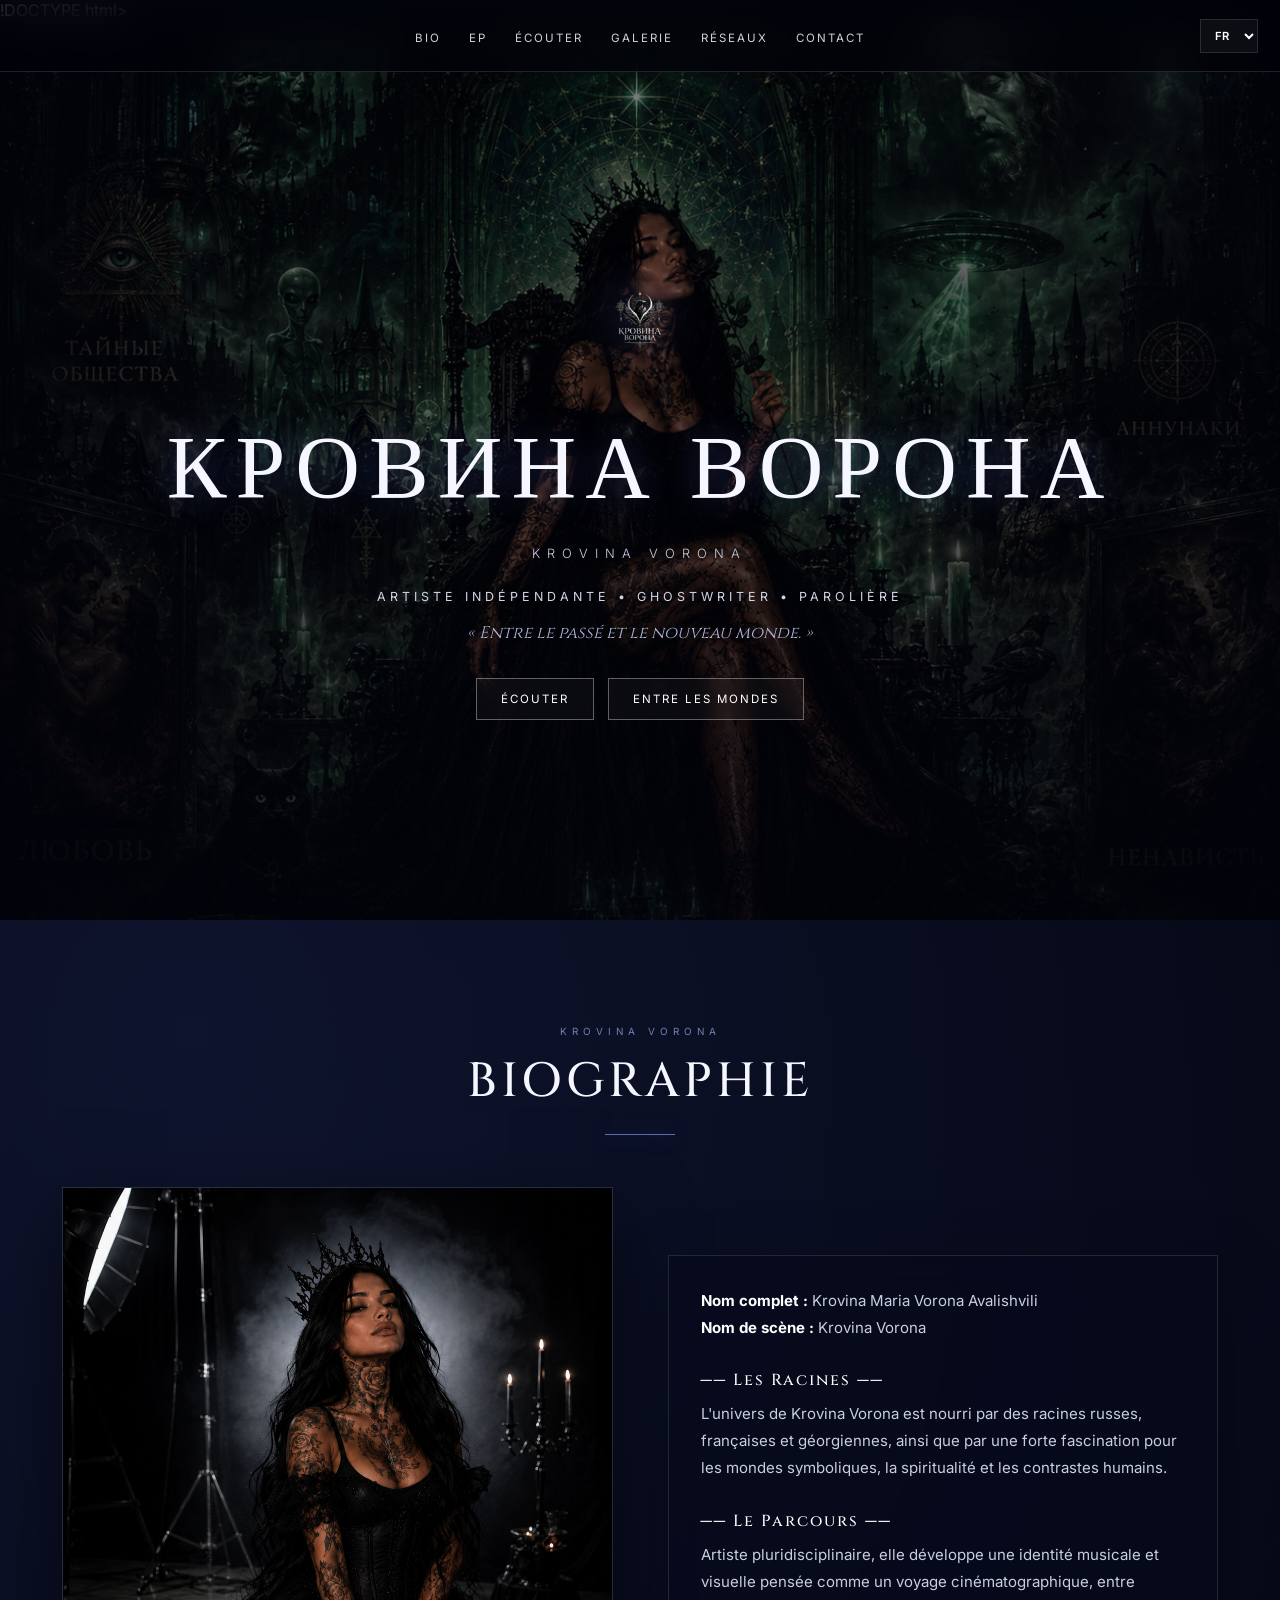
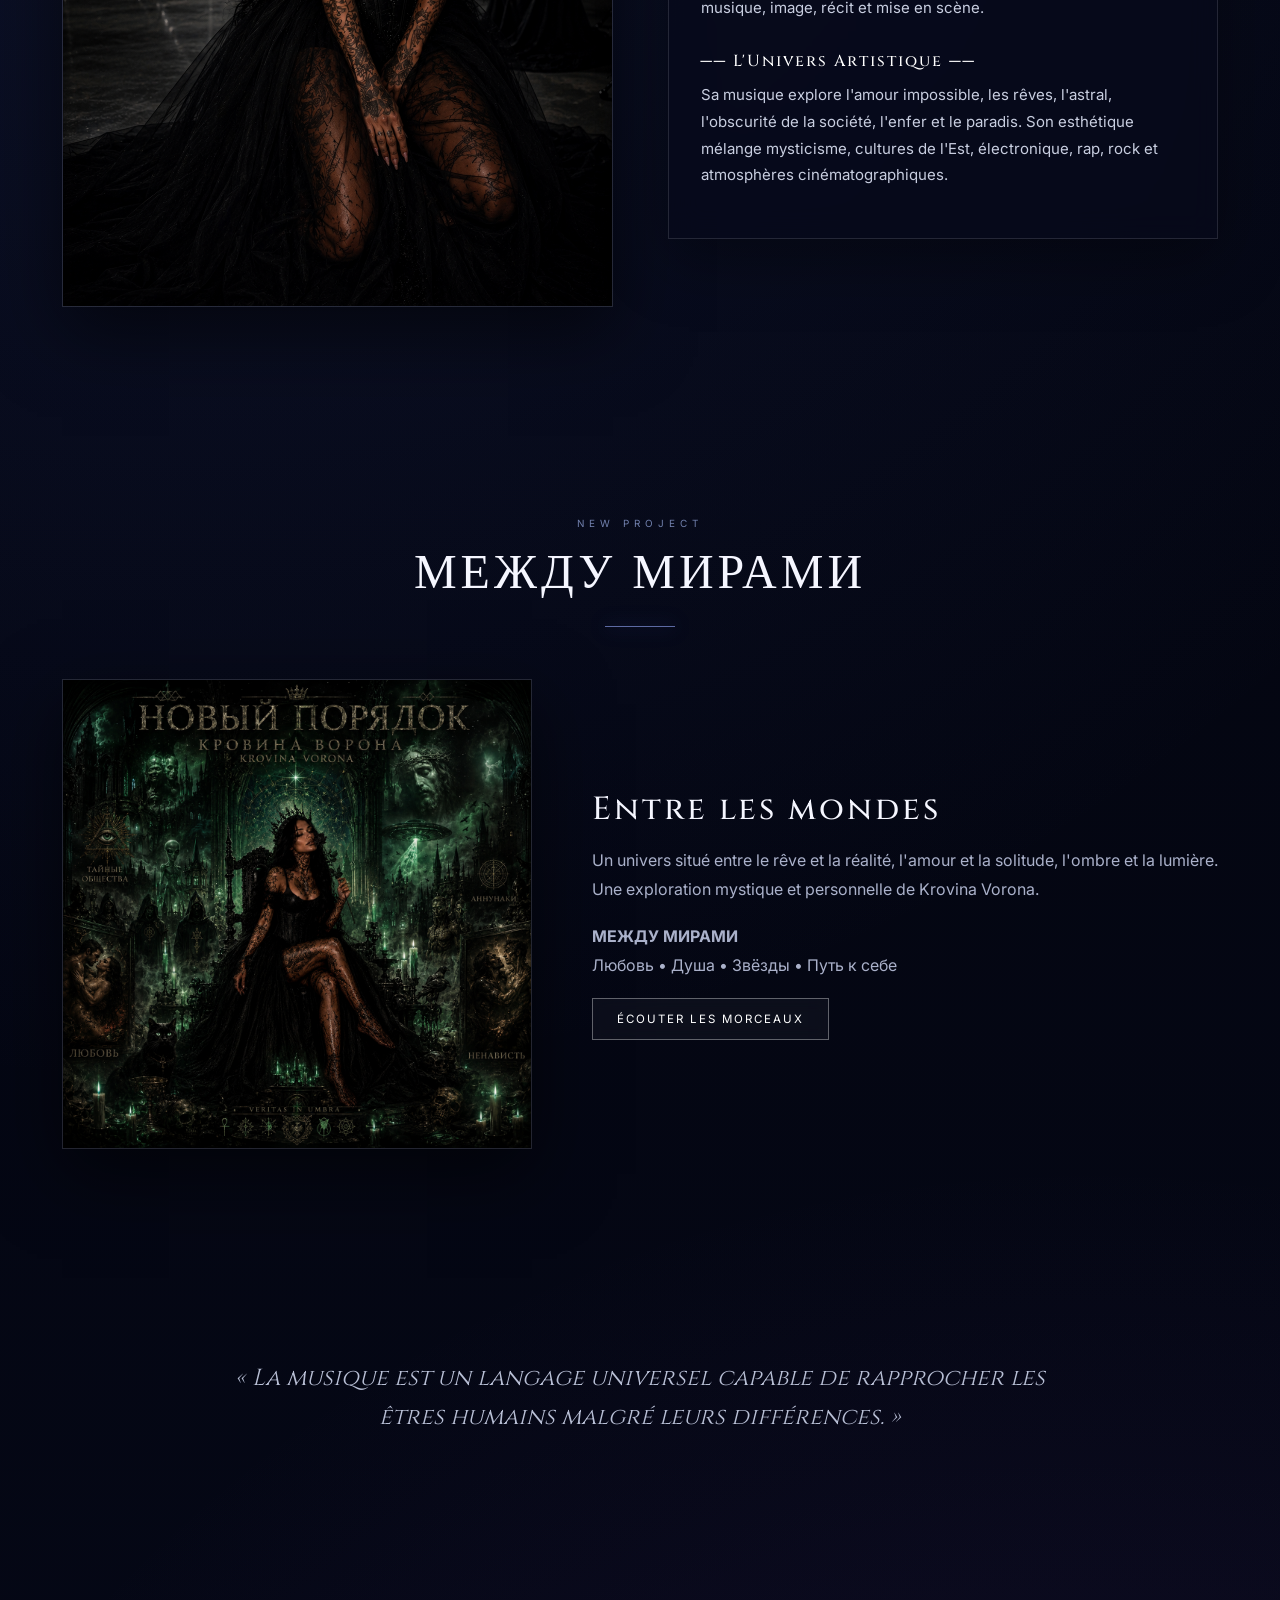
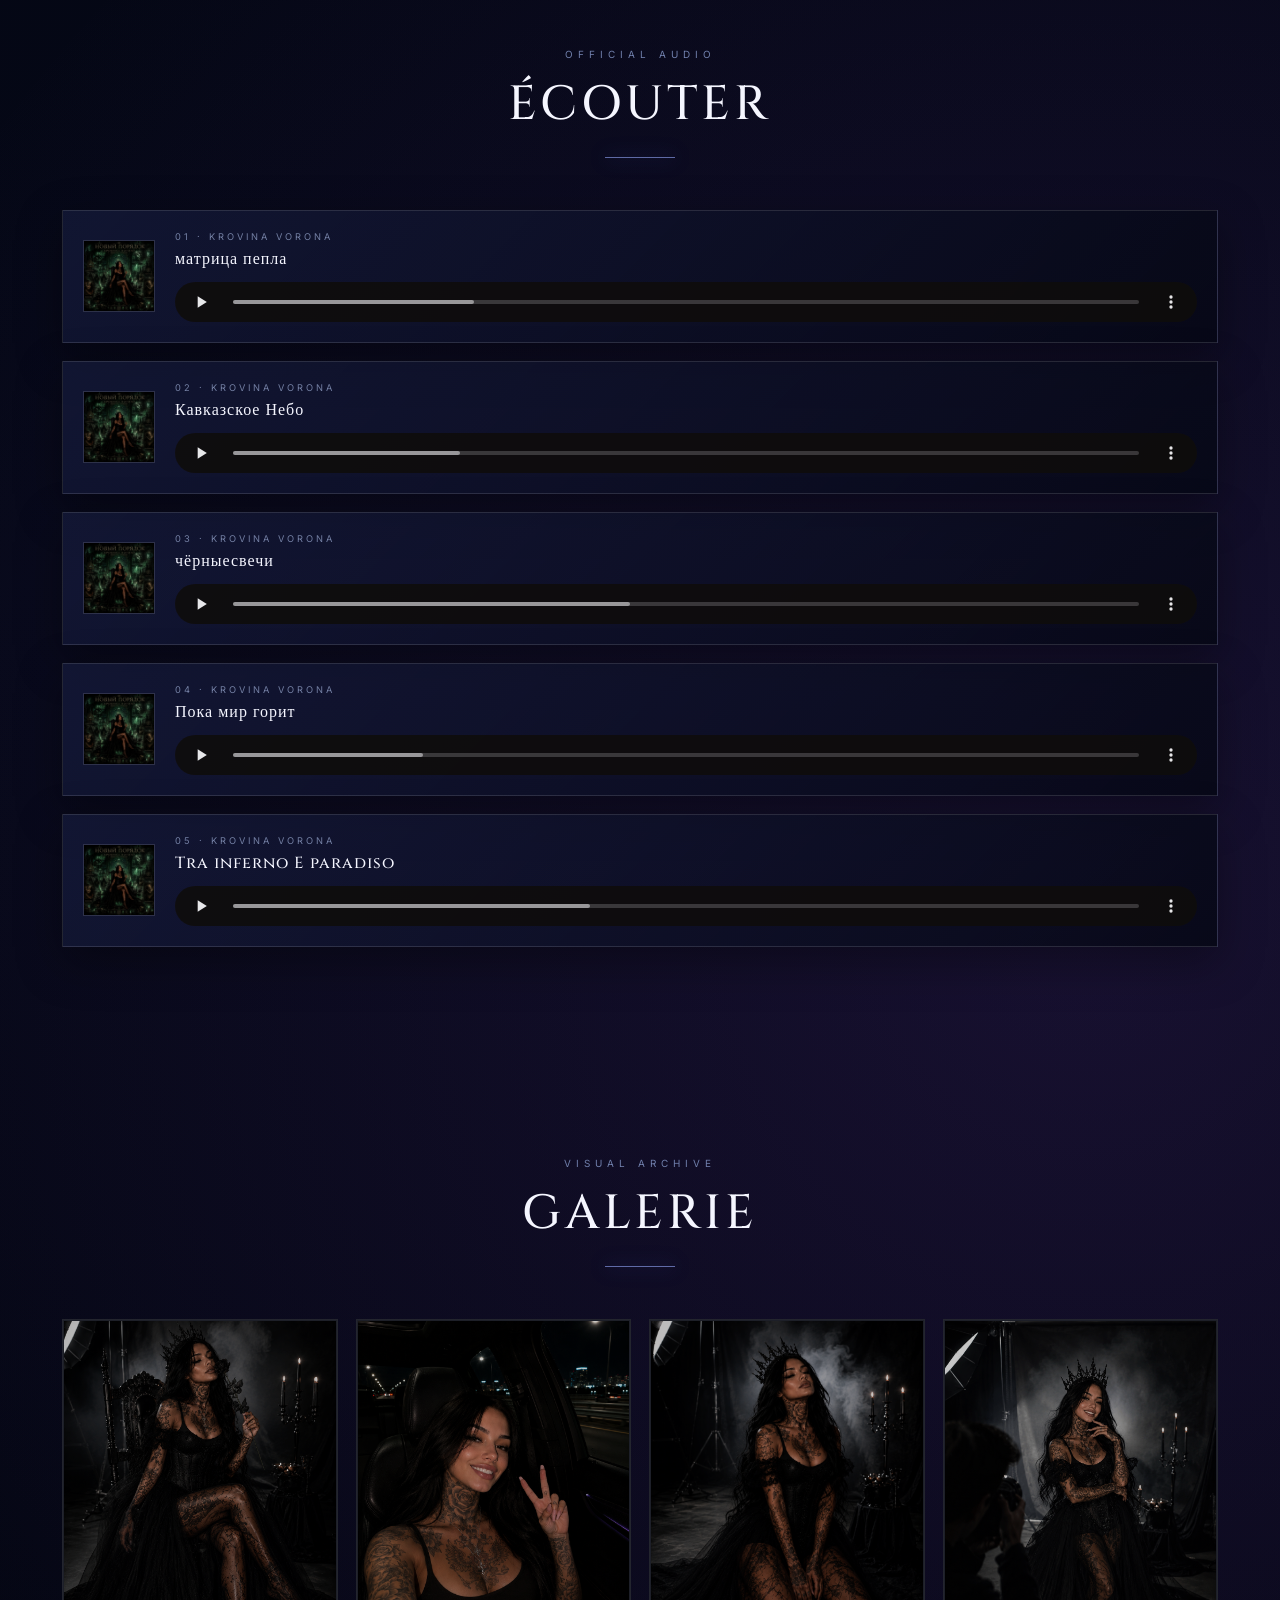
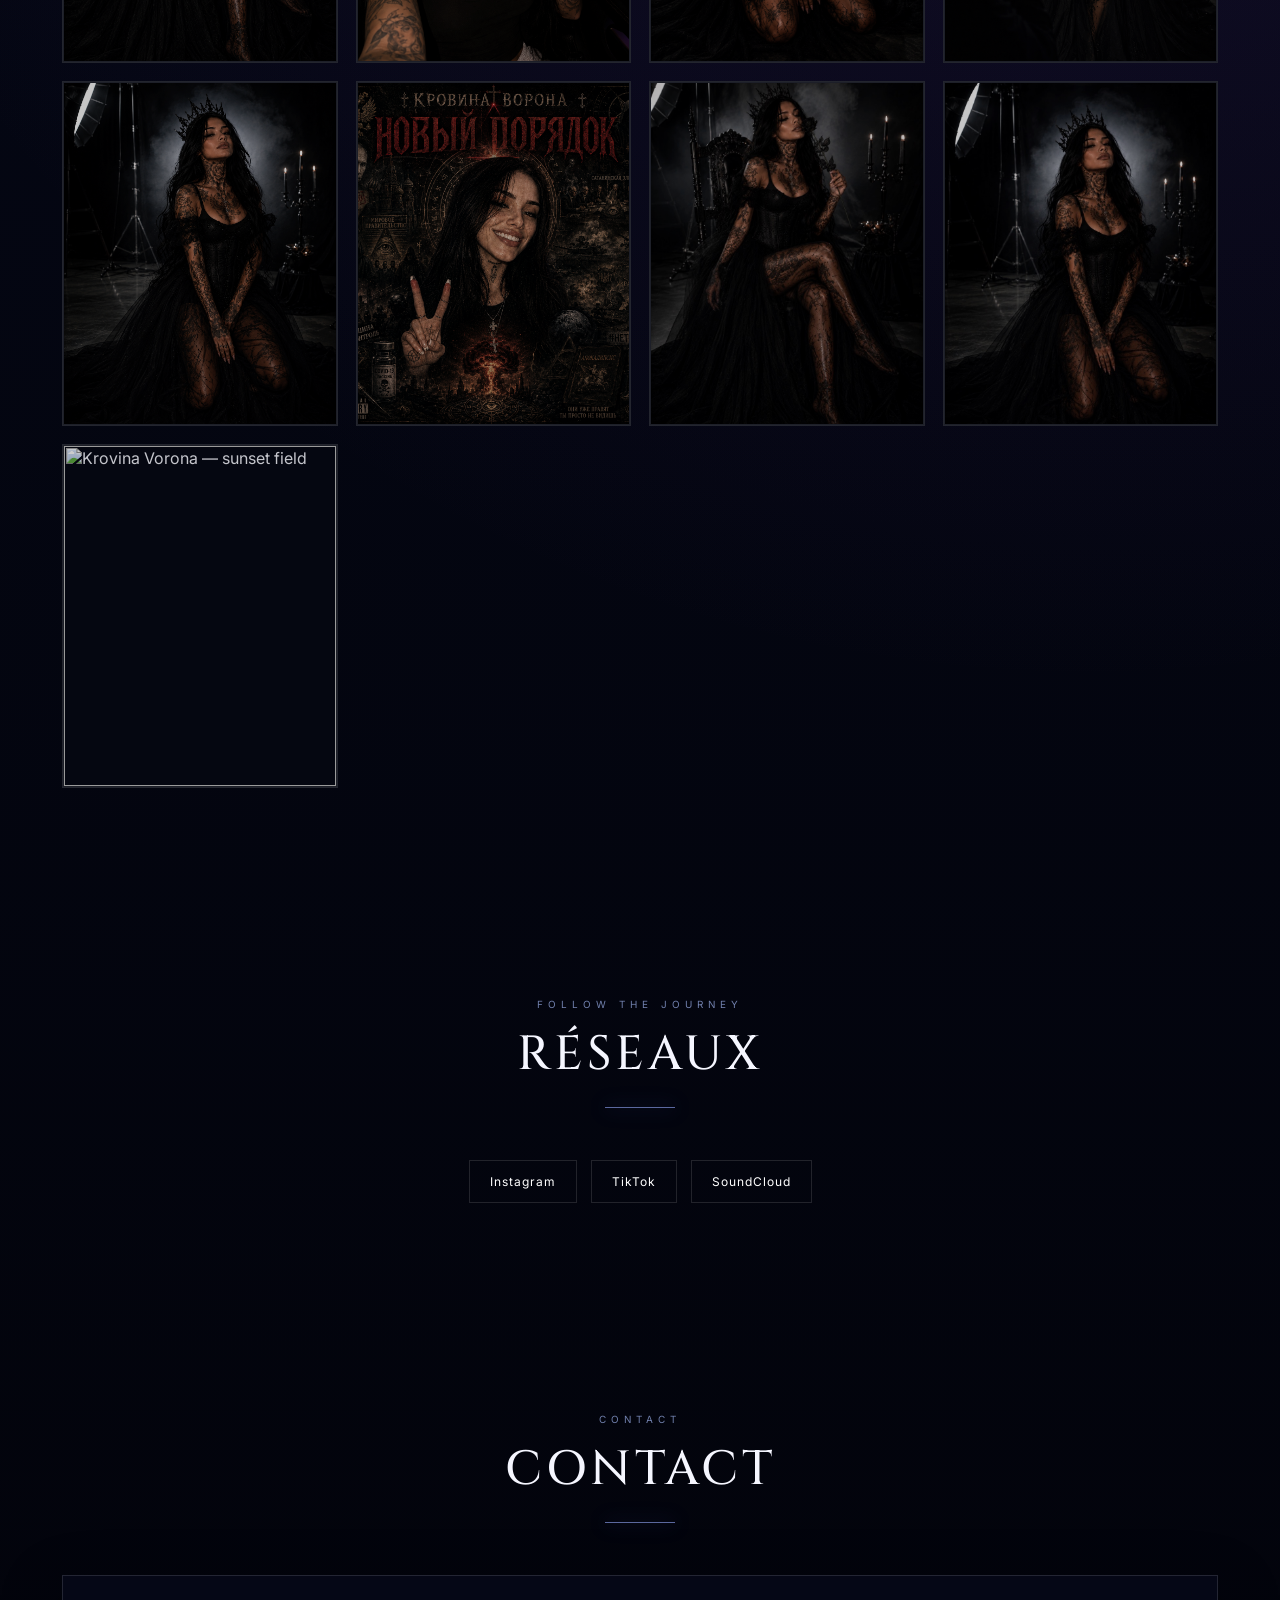
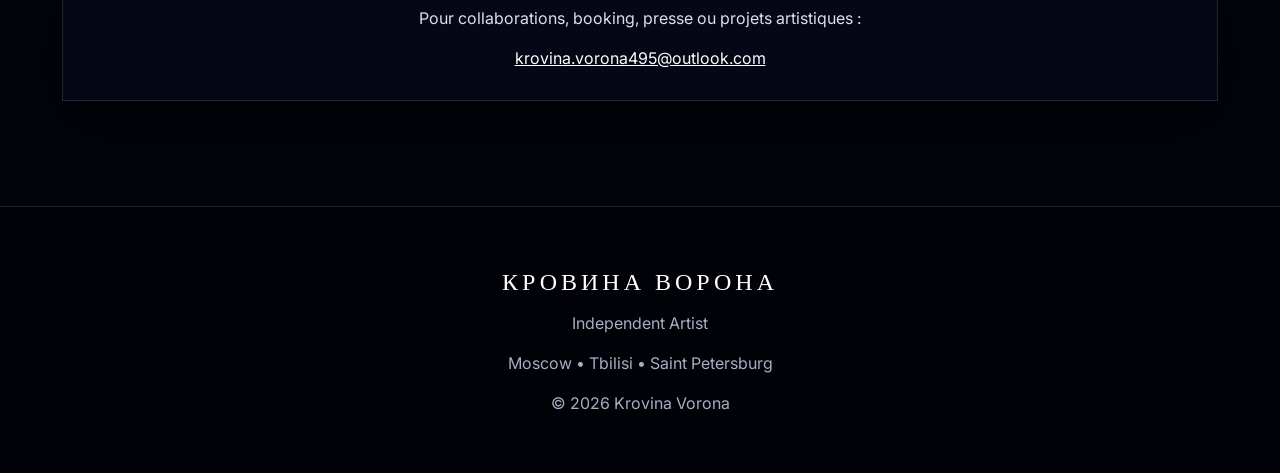
==== index.html @ 898b6d65 "Update print statement from 'Hello' to 'Goodbye'" ====
!DOCTYPE html>
<html lang="fr">
<head>
<meta charset="UTF-8">
<meta name="viewport" content="width=device-width, initial-scale=1.0">
<title>Krovina Vorona | Official</title>
<meta name="description" content="Krovina Vorona — artiste indépendante. Entre les mondes.">
<meta property="og:title" content="Krovina Vorona">
<meta property="og:description" content="Official website of Krovina Vorona">
<meta property="og:image" content="94E6FE95-D340-4C31-A3B5-E02E1891F429.png">
<link rel="icon" href="9504EC44-00EE-4245-A6B1-A9F9637DB6C6.png">

<link rel="preconnect" href="https://fonts.googleapis.com">
<link rel="preconnect" href="https://fonts.gstatic.com" crossorigin>
<link href="https://fonts.googleapis.com/css2?family=Cinzel:wght@400;500;600;700&family=Inter:wght@300;400;500;600&display=swap" rel="stylesheet">

<style>
:root{
  --bg:#02030a;
  --bg2:#070b1c;
  --blue:#6f8cff;
  --violet:#9b6cff;
  --white:#f5f6ff;
  --muted:#aab1ca;
  --line:rgba(255,255,255,.12);
  --card:rgba(7,10,27,.76);
}
*{box-sizing:border-box;margin:0;padding:0;scroll-behavior:smooth}
html{background:var(--bg)}
body{
  color:var(--white);
  font-family:Inter,sans-serif;
  background:
    radial-gradient(circle at 15% 15%,rgba(66,90,190,.18),transparent 28%),
    radial-gradient(circle at 85% 60%,rgba(122,64,190,.16),transparent 32%),
    linear-gradient(180deg,#02030a,#050817 55%,#02030a);
  overflow-x:hidden;
}
body:before{
  content:"";position:fixed;inset:0;pointer-events:none;z-index:-1;opacity:.55;
  background-image:
    radial-gradient(circle,rgba(255,255,255,.8) 0 1px,transparent 1.5px),
    radial-gradient(circle,rgba(140,160,255,.55) 0 1px,transparent 1.5px);
  background-size:180px 180px,310px 310px;
  background-position:20px 30px,90px 120px;
}
nav{
  position:fixed;top:0;left:0;width:100%;height:72px;z-index:1000;
  display:flex;align-items:center;justify-content:center;
  background:rgba(2,3,10,.78);backdrop-filter:blur(18px);
  border-bottom:1px solid var(--line);
}
nav ul{display:flex;gap:28px;list-style:none;align-items:center}
nav a{color:white;text-decoration:none;font-size:.72rem;letter-spacing:2px;text-transform:uppercase;opacity:.82;transition:.3s}
nav a:hover{opacity:1;text-shadow:0 0 18px rgba(130,150,255,.8)}
.lang-selector{
  position:absolute;right:22px;background:rgba(255,255,255,.04);color:white;
  border:1px solid var(--line);padding:8px 10px;font:600 .7rem Inter;cursor:pointer
}
.lang-selector option{background:#050509;color:white}

.hero{
  min-height:100vh;display:flex;align-items:center;justify-content:center;text-align:center;
  padding:110px 20px 70px;position:relative;overflow:hidden;
  background:
    linear-gradient(rgba(2,3,10,.34),rgba(2,3,10,.82)),
    url("94E6FE95-D340-4C31-A3B5-E02E1891F429.png") center/cover no-repeat;
}
.hero:after{
  content:"";position:absolute;inset:0;
  background:radial-gradient(circle,transparent 20%,rgba(2,3,10,.35) 65%,rgba(2,3,10,.9) 100%);
}
.hero-content{position:relative;z-index:2;max-width:1000px}
.logo{width:125px;height:125px;object-fit:contain;filter:drop-shadow(0 0 25px rgba(120,145,255,.55));margin-bottom:25px}
.hero h1{font:500 clamp(2.5rem,7vw,6.2rem) Cinzel,serif;letter-spacing:9px;text-shadow:0 0 35px rgba(110,130,255,.3)}
.hero h2{margin-top:16px;font-size:.8rem;letter-spacing:7px;color:#c7cce0;font-weight:300}
.hero-sub{margin-top:28px;font-size:.78rem;letter-spacing:4px;text-transform:uppercase;color:#d1d6e8}
.hero-quote{margin-top:18px;font:italic 1.05rem Cinzel;color:#aab5d6}
.buttons{display:flex;gap:14px;justify-content:center;flex-wrap:wrap;margin-top:34px}
.btn{
  display:inline-flex;padding:13px 24px;border:1px solid rgba(255,255,255,.35);
  color:white;text-decoration:none;letter-spacing:2px;font-size:.72rem;text-transform:uppercase;
  background:rgba(255,255,255,.035);transition:.3s;backdrop-filter:blur(8px)
}
.btn:hover{background:white;color:#03040a;box-shadow:0 0 30px rgba(120,140,255,.35)}

section{max-width:1200px;margin:auto;padding:105px 22px}
.section-head{text-align:center;margin-bottom:52px}
.kicker{font-size:.62rem;letter-spacing:5px;text-transform:uppercase;color:#7180ad;margin-bottom:12px}
.section-title{font:500 clamp(1.9rem,5vw,3rem) Cinzel;letter-spacing:4px}
.line{width:70px;height:1px;background:rgba(150,170,255,.6);margin:20px auto 0;box-shadow:0 0 18px rgba(100,130,255,.5)}

.bio-grid{display:grid;grid-template-columns:1fr 1fr;gap:55px;align-items:center}
.bio-image img,.gallery img,.cover{width:100%;display:block;border:1px solid var(--line);box-shadow:0 25px 70px rgba(0,0,0,.55)}
.bio-image img{max-height:720px;object-fit:cover}
.card{
  background:var(--card);border:1px solid var(--line);padding:32px;
  box-shadow:0 20px 60px rgba(0,0,0,.35);backdrop-filter:blur(15px)
}
.bio-text{color:#c8cee0;line-height:1.78;font-size:.94rem}
.bio-text strong{color:white}.bio-text p{margin-bottom:17px}
.bio-text h3{font:500 1rem Cinzel;letter-spacing:2px;color:white;margin:28px 0 10px}

.ep-grid{display:grid;grid-template-columns:minmax(300px,470px) 1fr;gap:60px;align-items:center}
.ep-copy h3{font:500 2rem Cinzel;letter-spacing:3px;margin-bottom:15px}
.ep-copy p{color:var(--muted);line-height:1.8;margin-bottom:18px}
.quote{
  text-align:center;max-width:850px;margin:auto;color:#b8bfd5;
  font:italic clamp(1.1rem,2vw,1.45rem) Cinzel;line-height:1.7
}

.audio-list{display:grid;gap:18px}
.audio-card{
  display:grid;grid-template-columns:72px 1fr;gap:20px;align-items:center;
  padding:20px;background:linear-gradient(135deg,rgba(25,32,70,.55),rgba(5,7,20,.82));
  border:1px solid var(--line);box-shadow:0 15px 45px rgba(0,0,0,.35);
  transition:.3s
}
.audio-card:hover{border-color:rgba(130,150,255,.35);transform:translateY(-2px)}
.audio-cover{width:72px;height:72px;object-fit:cover;border:1px solid var(--line)}
.audio-meta .label{font-size:.58rem;letter-spacing:3px;color:#7480a4;text-transform:uppercase;margin-bottom:6px}
.audio-title{font:500 1rem Cinzel;letter-spacing:1px;margin-bottom:12px}
audio{width:100%;height:40px;filter:invert(1) opacity(.9)}

.gallery{display:grid;grid-template-columns:repeat(auto-fit,minmax(230px,1fr));gap:18px}
.gallery-item{overflow:hidden;aspect-ratio:4/5;border:1px solid var(--line);background:#050711}
.gallery-item img{height:100%;object-fit:cover;transition:.6s;filter:brightness(.8) saturate(.9)}
.gallery-item:hover img{transform:scale(1.05);filter:brightness(1) saturate(1)}

.socials{display:flex;justify-content:center;gap:14px;flex-wrap:wrap}
.socials a{
  color:white;text-decoration:none;border:1px solid var(--line);padding:13px 20px;
  letter-spacing:1px;font-size:.75rem;transition:.3s
}
.socials a:hover{background:white;color:#03040a}
.contact{text-align:center;color:#dce0ee}.contact a{color:white}
footer{text-align:center;padding:60px 20px;border-top:1px solid var(--line);color:#a8aec3;background:#010207}
footer h2{font:500 1.5rem Cinzel;color:white;letter-spacing:4px;margin-bottom:14px}
.fade{opacity:0;transform:translateY(25px);transition:opacity .9s,transform .9s}
.fade.show{opacity:1;transform:none}

@media(max-width:850px){
  nav{height:auto;min-height:68px;padding:10px 60px 10px 10px}
  nav ul{gap:12px;flex-wrap:wrap;justify-content:center}
  nav a{font-size:.58rem;letter-spacing:1px}
  .lang-selector{right:8px;padding:6px}
  .hero h1{letter-spacing:4px}.hero h2{letter-spacing:4px}
  .bio-grid,.ep-grid{grid-template-columns:1fr}
  section{padding:80px 16px}
  .audio-card{grid-template-columns:1fr}
  .audio-cover{width:80px;height:80px}
}
</style>
</head>

<body>

<nav>
<ul>
<li><a href="#bio" data-key="nav-bio">Bio</a></li>
<li><a href="#ep" data-key="nav-ep">EP</a></li>
<li><a href="#listen" data-key="nav-listen">Écouter</a></li>
<li><a href="#gallery" data-key="nav-gallery">Galerie</a></li>
<li><a href="#socials" data-key="nav-socials">Réseaux</a></li>
<li><a href="#contact" data-key="nav-contact">Contact</a></li>
</ul>
<select class="lang-selector" onchange="changeLanguage(this.value)">
<option value="fr">FR</option><option value="en">EN</option><option value="ru">RU</option><option value="ka">KA</option>
</select>
</nav>

<header class="hero">
<div class="hero-content">
<img class="logo" src="9504EC44-00EE-4245-A6B1-A9F9637DB6C6.png" alt="Krovina Vorona">
<h1>КРОВИНА ВОРОНА</h1>
<h2>KROVINA VORONA</h2>
<p class="hero-sub" data-key="hero-sub">Artiste indépendante • Ghostwriter • Parolière</p>
<p class="hero-quote" data-key="hero-quote">« Entre le passé et le nouveau monde. »</p>
<div class="buttons">
<a class="btn" href="#listen" data-key="hero-btn">Écouter</a>
<a class="btn" href="#ep" data-key="hero-btn2">Entre les mondes</a>
</div>
</div>
</header>

<section id="bio" class="fade">
<div class="section-head"><div class="kicker">KROVINA VORONA</div><h2 class="section-title" data-key="title-bio">BIOGRAPHIE</h2><div class="line"></div></div>
<div class="bio-grid">
<div class="bio-image"><img src="19D52A46-5D89-46CF-9A56-74F76EC32A88.png" alt="Krovina Vorona"></div>
<div class="card bio-text" id="bio-content"></div>
</div>
</section>

<section id="ep" class="fade">
<div class="section-head"><div class="kicker">NEW PROJECT</div><h2 class="section-title">МЕЖДУ МИРАМИ</h2><div class="line"></div></div>
<div class="ep-grid">
<div><img class="cover" src="94E6FE95-D340-4C31-A3B5-E02E1891F429.png" alt="Entre les mondes"></div>
<div class="ep-copy">
<h3>Entre les mondes</h3>
<p data-key="ep-description">Un univers situé entre le rêve et la réalité, l'amour et la solitude, l'ombre et la lumière. Une exploration mystique et personnelle de Krovina Vorona.</p>
<p><strong>МЕЖДУ МИРАМИ</strong><br>Любовь • Душа • Звёзды • Путь к себе</p>
<a class="btn" href="#listen" data-key="ep-listen">Écouter les morceaux</a>
</div>
</div>
</section>

<section class="fade">
<div class="quote" data-key="quote">« La musique est un langage universel capable de rapprocher les êtres humains malgré leurs différences. »</div>
</section>

<section id="listen" class="fade">
<div class="section-head"><div class="kicker">OFFICIAL AUDIO</div><h2 class="section-title" data-key="title-listen">ÉCOUTER</h2><div class="line"></div></div>

<div class="audio-list">

<div class="audio-card">
<img class="audio-cover" src="94E6FE95-D340-4C31-A3B5-E02E1891F429.png" alt="">
<div class="audio-meta"><div class="label">01 · KROVINA VORONA</div><div class="audio-title">матрица пепла</div>
<audio controls preload="metadata" src="матрица пепла - Krovina VORONA - SoundLoadMate.com.mp3"></audio></div>
</div>

<div class="audio-card">
<img class="audio-cover" src="94E6FE95-D340-4C31-A3B5-E02E1891F429.png" alt="">
<div class="audio-meta"><div class="label">02 · KROVINA VORONA</div><div class="audio-title">Кавказское Небо</div>
<audio controls preload="metadata" src="Кавказское Небо 🇬🇪🇷🇺 - Krovina VORONA - SoundLoadMate.com.mp3"></audio></div>
</div>

<div class="audio-card">
<img class="audio-cover" src="94E6FE95-D340-4C31-A3B5-E02E1891F429.png" alt="">
<div class="audio-meta"><div class="label">03 · KROVINA VORONA</div><div class="audio-title">чёрныесвечи</div>
<audio controls preload="metadata" src="чёрныесвечи - Krovina VORONA - SoundLoadMate.com.mp3"></audio></div>
</div>

<div class="audio-card">
<img class="audio-cover" src="94E6FE95-D340-4C31-A3B5-E02E1891F429.png" alt="">
<div class="audio-meta"><div class="label">04 · KROVINA VORONA</div><div class="audio-title">Пока мир горит</div>
<audio controls preload="metadata" src="Пока мир горит.mp3"></audio></div>
</div>

<div class="audio-card">
<img class="audio-cover" src="94E6FE95-D340-4C31-A3B5-E02E1891F429.png" alt="">
<div class="audio-meta"><div class="label">05 · KROVINA VORONA</div><div class="audio-title">Tra inferno E paradiso</div>
<audio controls preload="metadata" src="Tra inferno E paradiso - Krovina vorona - SoundLoadMate.com.mp3"></audio></div>
</div>

</div>
</section>

<section id="gallery" class="fade">
<div class="section-head"><div class="kicker">VISUAL ARCHIVE</div><h2 class="section-title" data-key="title-gallery">GALERIE</h2><div class="line"></div></div>
<div class="gallery">
<div class="gallery-item"><img src="D370F822-448B-4EEF-BA6E-5E0FC411D803.png" alt="Krovina Vorona"></div>
<div class="gallery-item"><img src="2746AA04-050E-4540-9AAF-927723048A2B.png" alt="Krovina Vorona"></div>
<div class="gallery-item"><img src="IMG_5520.png" alt="Krovina Vorona"></div>
<div class="gallery-item"><img src="7803CACA-7B01-46BB-9F39-74FB6C15057B.png" alt="Krovina Vorona"></div>
<div class="gallery-item"><img src="19D52A46-5D89-46CF-9A56-74F76EC32A88.png" alt="Krovina Vorona"></div>
<div class="gallery-item"><img src="2E1239D0-E810-4D10-B512-CA4EA508A5B4.png" alt="Krovina Vorona"></div>
<div class="gallery-item"><img src="IMG_5511.jpeg" alt="Krovina Vorona"></div>
<div class="gallery-item"><img src="IMG_5512.jpeg" alt="Krovina Vorona"></div>
<div class="gallery-item"><img src="photo-champ-dragon.png" alt="Krovina Vorona — sunset field"></div>
</div>
</section>

<section id="socials" class="fade">
<div class="section-head"><div class="kicker">FOLLOW THE JOURNEY</div><h2 class="section-title" data-key="title-socials">RÉSEAUX</h2><div class="line"></div></div>
<div class="socials">
<a href="https://www.instagram.com/krovina.vorona" target="_blank" rel="noopener">Instagram</a>
<a href="https://www.tiktok.com/@krovina495" target="_blank" rel="noopener">TikTok</a>
<a href="https://soundcloud.com/krovina" target="_blank" rel="noopener">SoundCloud</a>
</div>
</section>

<section id="contact" class="fade">
<div class="section-head"><div class="kicker">CONTACT</div><h2 class="section-title" data-key="title-contact">CONTACT</h2><div class="line"></div></div>
<div class="card contact">
<p>Pour collaborations, booking, presse ou projets artistiques :</p>
<br>
<a href="mailto:krovina.vorona495@outlook.com">krovina.vorona495@outlook.com</a>
</div>
</section>

<footer>
<h2>КРОВИНА ВОРОНА</h2>
<div>Independent Artist</div>
<br>
<div>Moscow • Tbilisi • Saint Petersburg</div>
<br>
<div>© 2026 Krovina Vorona</div>
</footer>

<script>
const translations={
fr:{
"nav-bio":"Bio","nav-ep":"EP","nav-listen":"Écouter","nav-gallery":"Galerie","nav-socials":"Réseaux","nav-contact":"Contact",
"hero-sub":"Artiste indépendante • Ghostwriter • Parolière","hero-quote":"« Entre le passé et le nouveau monde. »","hero-btn":"Écouter","hero-btn2":"Entre les mondes",
"title-bio":"BIOGRAPHIE","title-listen":"ÉCOUTER","title-gallery":"GALERIE","title-socials":"RÉSEAUX","title-contact":"CONTACT",
"ep-description":"Un univers situé entre le rêve et la réalité, l'amour et la solitude, l'ombre et la lumière. Une exploration mystique et personnelle de Krovina Vorona.","ep-listen":"Écouter les morceaux",
"quote":"« La musique est un langage universel capable de rapprocher les êtres humains malgré leurs différences. »",
"bio-html":`<p><strong>Nom complet :</strong> Krovina Maria Vorona Avalishvili<br><strong>Nom de scène :</strong> Krovina Vorona</p>
<h3>── Les Racines ──</h3><p>L'univers de Krovina Vorona est nourri par des racines russes, françaises et géorgiennes, ainsi que par une forte fascination pour les mondes symboliques, la spiritualité et les contrastes humains.</p>
<h3>── Le Parcours ──</h3><p>Artiste pluridisciplinaire, elle développe une identité musicale et visuelle pensée comme un voyage cinématographique, entre musique, image, récit et mise en scène.</p>
<h3>── L'Univers Artistique ──</h3><p>Sa musique explore l'amour impossible, les rêves, l'astral, l'obscurité de la société, l'enfer et le paradis. Son esthétique mélange mysticisme, cultures de l'Est, électronique, rap, rock et atmosphères cinématographiques.</p>`
},
en:{
"nav-bio":"Bio","nav-ep":"EP","nav-listen":"Listen","nav-gallery":"Gallery","nav-socials":"Socials","nav-contact":"Contact",
"hero-sub":"Independent Artist • Ghostwriter • Songwriter","hero-quote":"“Between the past and the new world.”","hero-btn":"Listen","hero-btn2":"Between the worlds",
"title-bio":"BIOGRAPHY","title-listen":"LISTEN","title-gallery":"GALLERY","title-socials":"SOCIALS","title-contact":"CONTACT",
"ep-description":"A universe between dream and reality, love and solitude, shadow and light. A mystical and personal exploration by Krovina Vorona.","ep-listen":"Listen to the tracks",
"quote":"“Music is a universal language capable of bringing human beings together despite their differences.”",
"bio-html":`<p><strong>Stage name:</strong> Krovina Vorona</p><h3>── Roots ──</h3><p>Krovina Vorona's universe is shaped by Russian, French and Georgian roots, spirituality and a fascination with symbolic worlds.</p><h3>── Journey ──</h3><p>A multidisciplinary independent artist building a cinematic identity through music, image and storytelling.</p><h3>── Artistic Universe ──</h3><p>Her music explores impossible love, dreams, the astral, social darkness, hell and paradise through mystical and cinematic sounds.</p>`
},
ru:{
"nav-bio":"Био","nav-ep":"EP","nav-listen":"Слушать","nav-gallery":"Галерея","nav-socials":"Соцсети","nav-contact":"Контакты",
"hero-sub":"Независимый артист • Гострайтер • Автор песен","hero-quote":"«Между прошлым и новым миром».","hero-btn":"Слушать","hero-btn2":"Между мирами",
"title-bio":"БИОГРАФИЯ","title-listen":"СЛУШАТЬ","title-gallery":"ГАЛЕРЕЯ","title-socials":"СОЦСЕТИ","title-contact":"КОНТАКТЫ",
"ep-description":"Вселенная между сном и реальностью, любовью и одиночеством, тьмой и светом.","ep-listen":"Слушать треки",
"quote":"«Музыка — универсальный язык, способный объединять людей несмотря на различия».",
"bio-html":`<p><strong>Сценическое имя:</strong> Krovina Vorona</p><h3>── Корни ──</h3><p>Музыка Krovina Vorona вдохновлена русскими, французскими и грузинскими корнями, духовностью и символическими мирами.</p><h3>── Путь ──</h3><p>Независимый мультидисциплинарный артист, создающий музыку и визуальный мир как кинематографическое путешествие.</p><h3>── Художественная вселенная ──</h3><p>Творчество исследует невозможную любовь, сны, астрал, тёмную сторону общества, ад и рай.</p>`
},
ka:{
"nav-bio":"ბიო","nav-ep":"EP","nav-listen":"მოსმენა","nav-gallery":"გალერეა","nav-socials":"სოც. ქსელები","nav-contact":"კონტაქტი",
"hero-sub":"დამოუკიდებელი არტისტი • გოსთრაიტერი • სიმღერების ავტორი","hero-quote":"„წარსულსა და ახალ სამყაროს შორის.“","hero-btn":"მოსმენა","hero-btn2":"სამყაროებს შორის",
"title-bio":"ბიოგრაფია","title-listen":"მოსმენა","title-gallery":"გალერეა","title-socials":"სოც. ქსელები","title-contact":"კონტაქტი",
"ep-description":"სამყარო ოცნებასა და რეალობას, სიყვარულსა და მარტოობას, სიბნელესა და სინათლეს შორის.","ep-listen":"ტრეკების მოსმენა",
"quote":"„მუსიკა უნივერსალური ენაა, რომელსაც ადამიანების გაერთიანება შეუძლია.“",
"bio-html":`<p><strong>სასცენო სახელი:</strong> Krovina Vorona</p><h3>── ფესვები ──</h3><p>მისი სამყარო შთაგონებულია რუსული, ფრანგული და ქართული ფესვებით, სულიერებითა და სიმბოლური სამყაროს ძიებით.</p><h3>── გზა ──</h3><p>დამოუკიდებელი მულტიდისციპლინური არტისტი, რომელიც მუსიკასა და ვიზუალურ სამყაროს კინემატოგრაფიულ მოგზაურობად ქმნის.</p><h3>── არტისტული სამყარო ──</h3><p>შემოქმედება იკვლევს შეუძლებელ სიყვარულს, სიზმრებს, ასტრალს, საზოგადოების სიბნელეს, ჯოჯოხეთსა და სამოთხეს.</p>`
}
};

function changeLanguage(lang){
 document.documentElement.lang=lang;
 document.querySelectorAll("[data-key]").forEach(el=>{
   const k=el.dataset.key;
   if(translations[lang] && translations[lang][k]) el.textContent=translations[lang][k];
 });
 document.getElementById("bio-content").innerHTML=translations[lang]["bio-html"];
}
changeLanguage("fr");

const observer=new IntersectionObserver(entries=>{
 entries.forEach(e=>{if(e.isIntersecting)e.target.classList.add("show")});
},{threshold:.08});
document.querySelectorAll(".fade").forEach(e=>observer.observe(e));
</script>
</body>
</html>
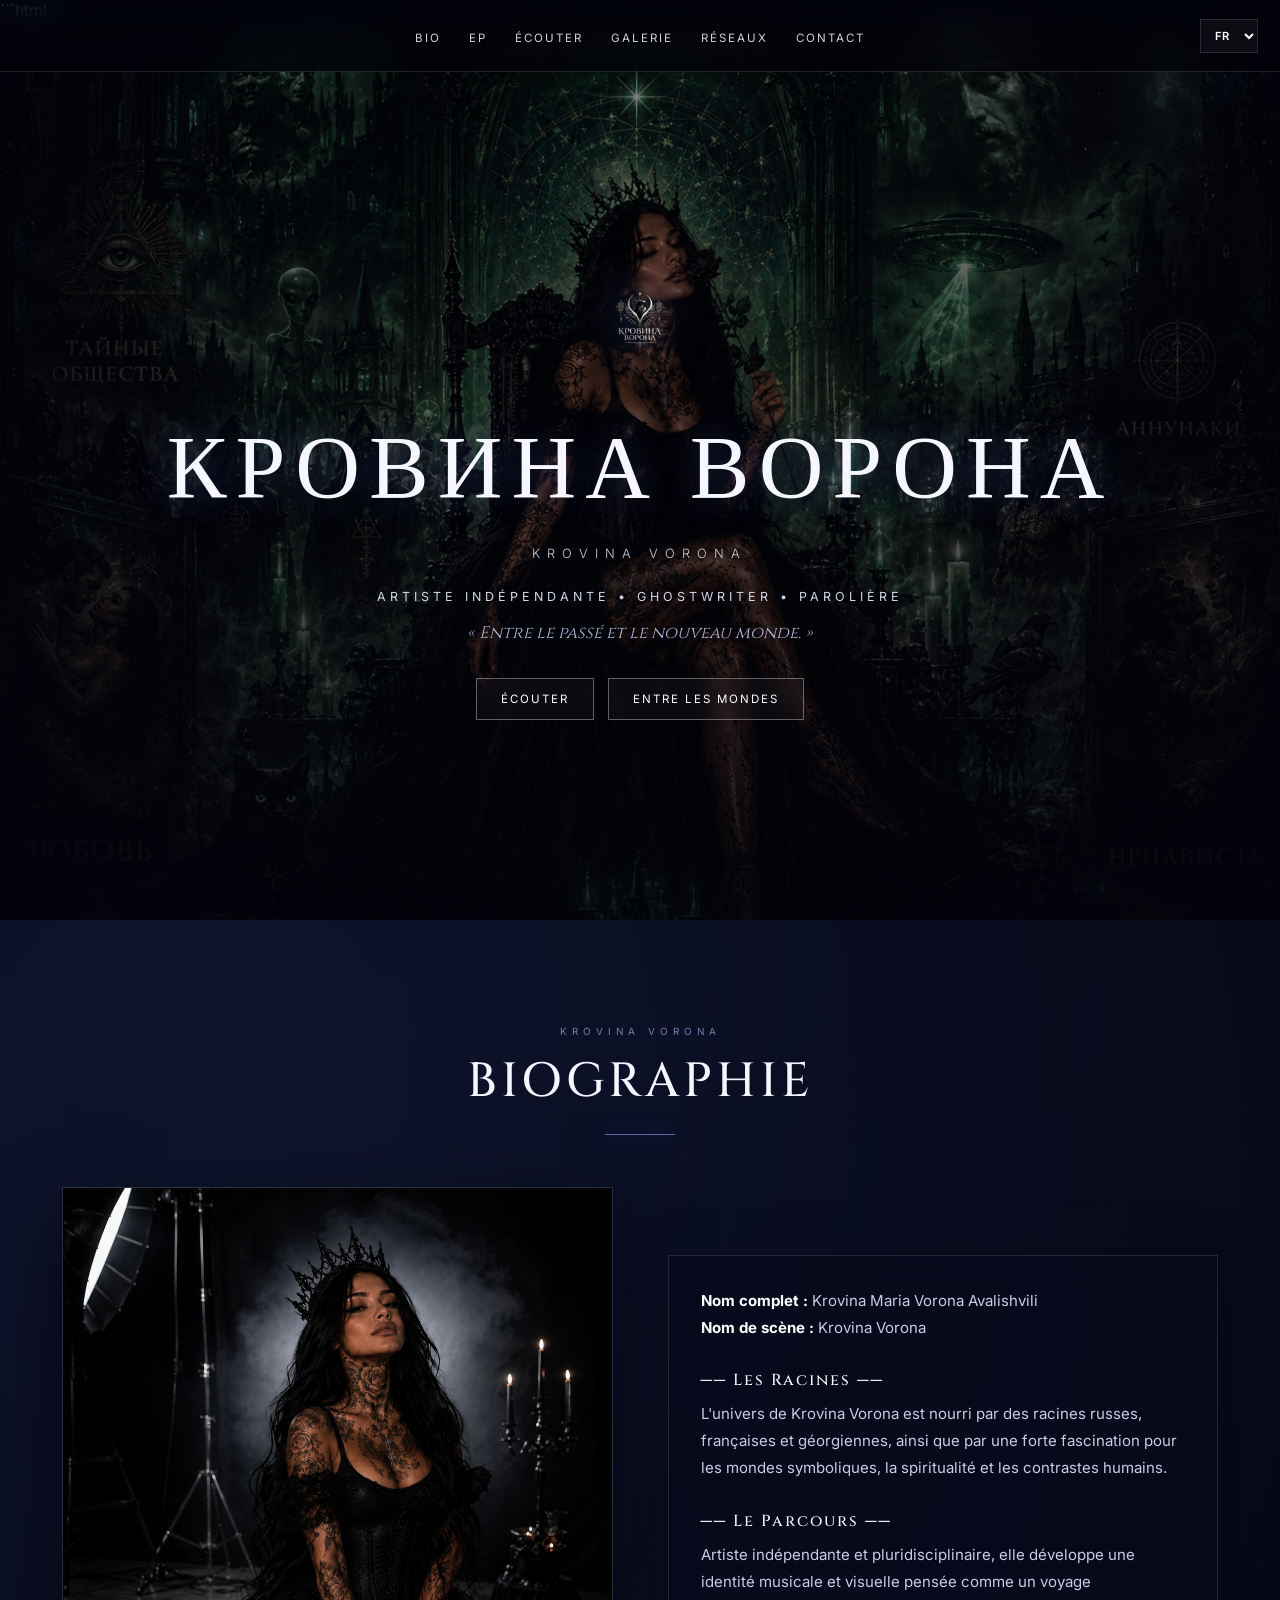
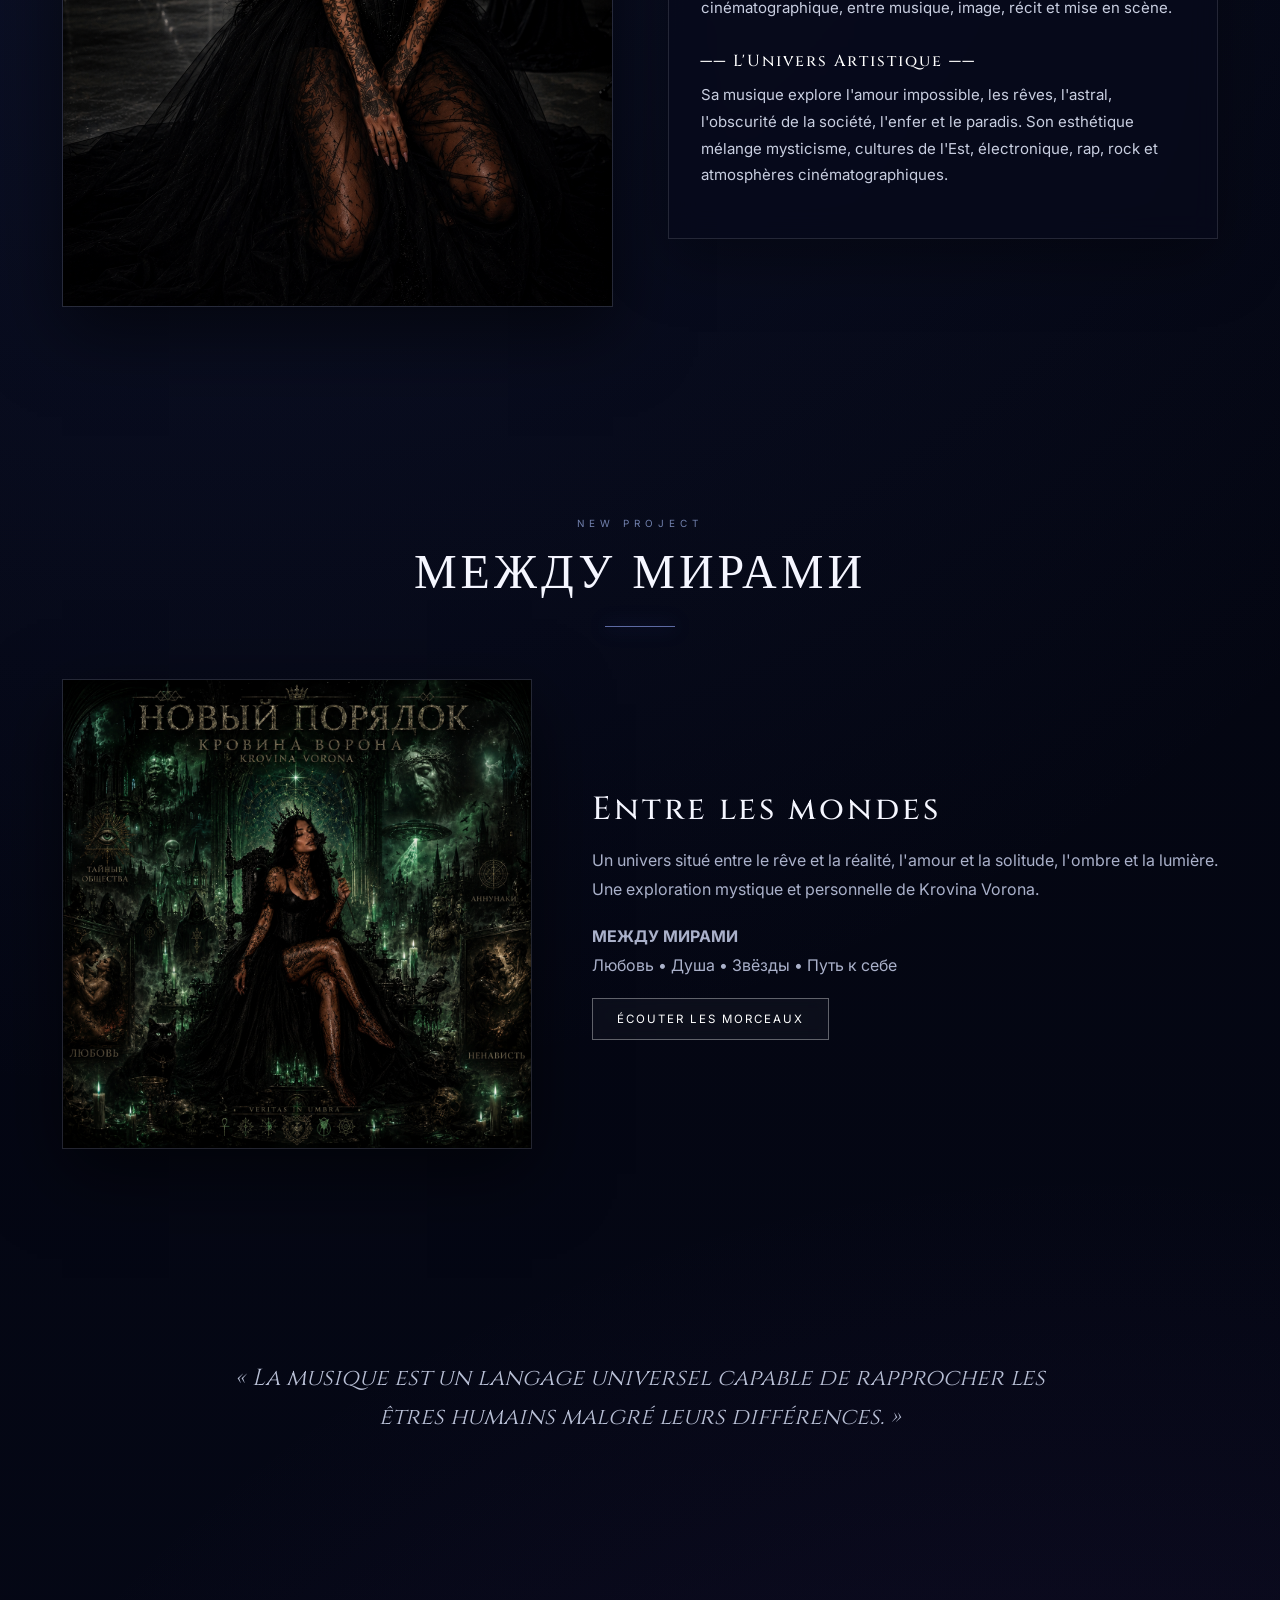
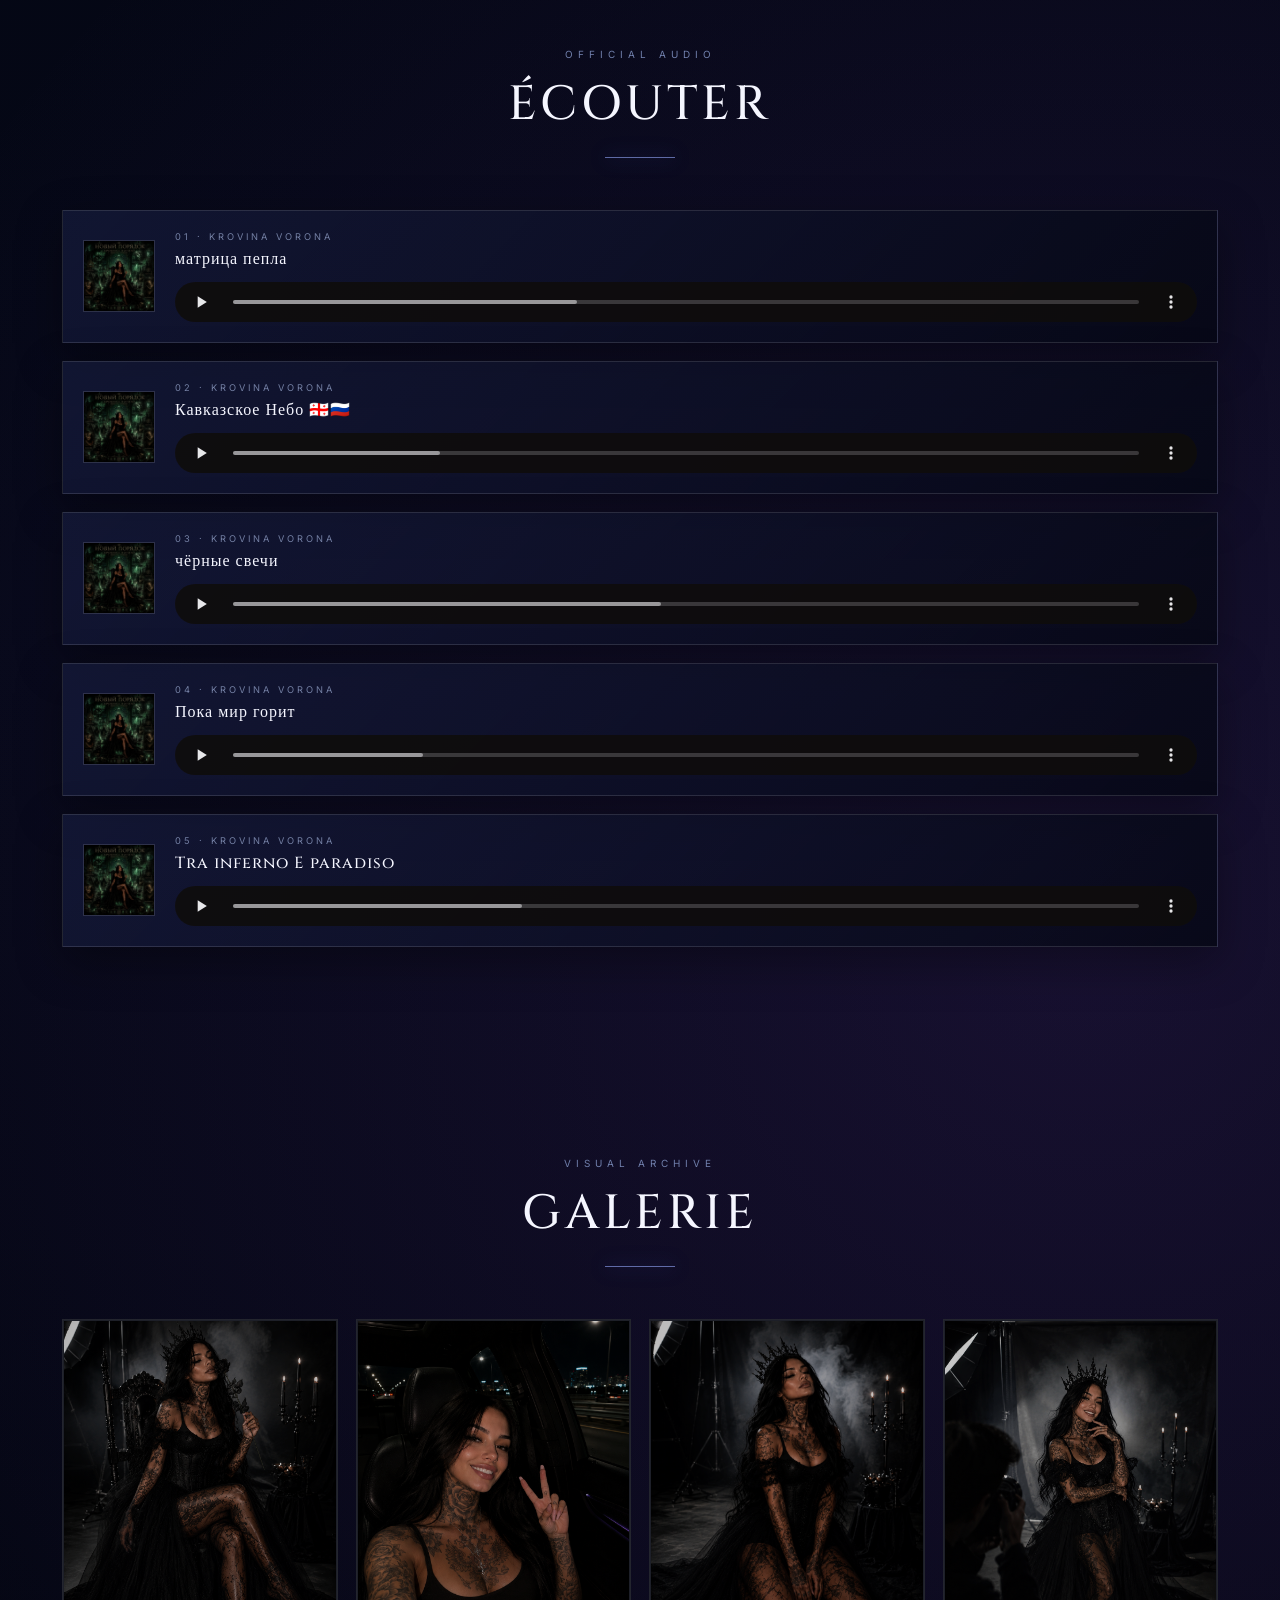
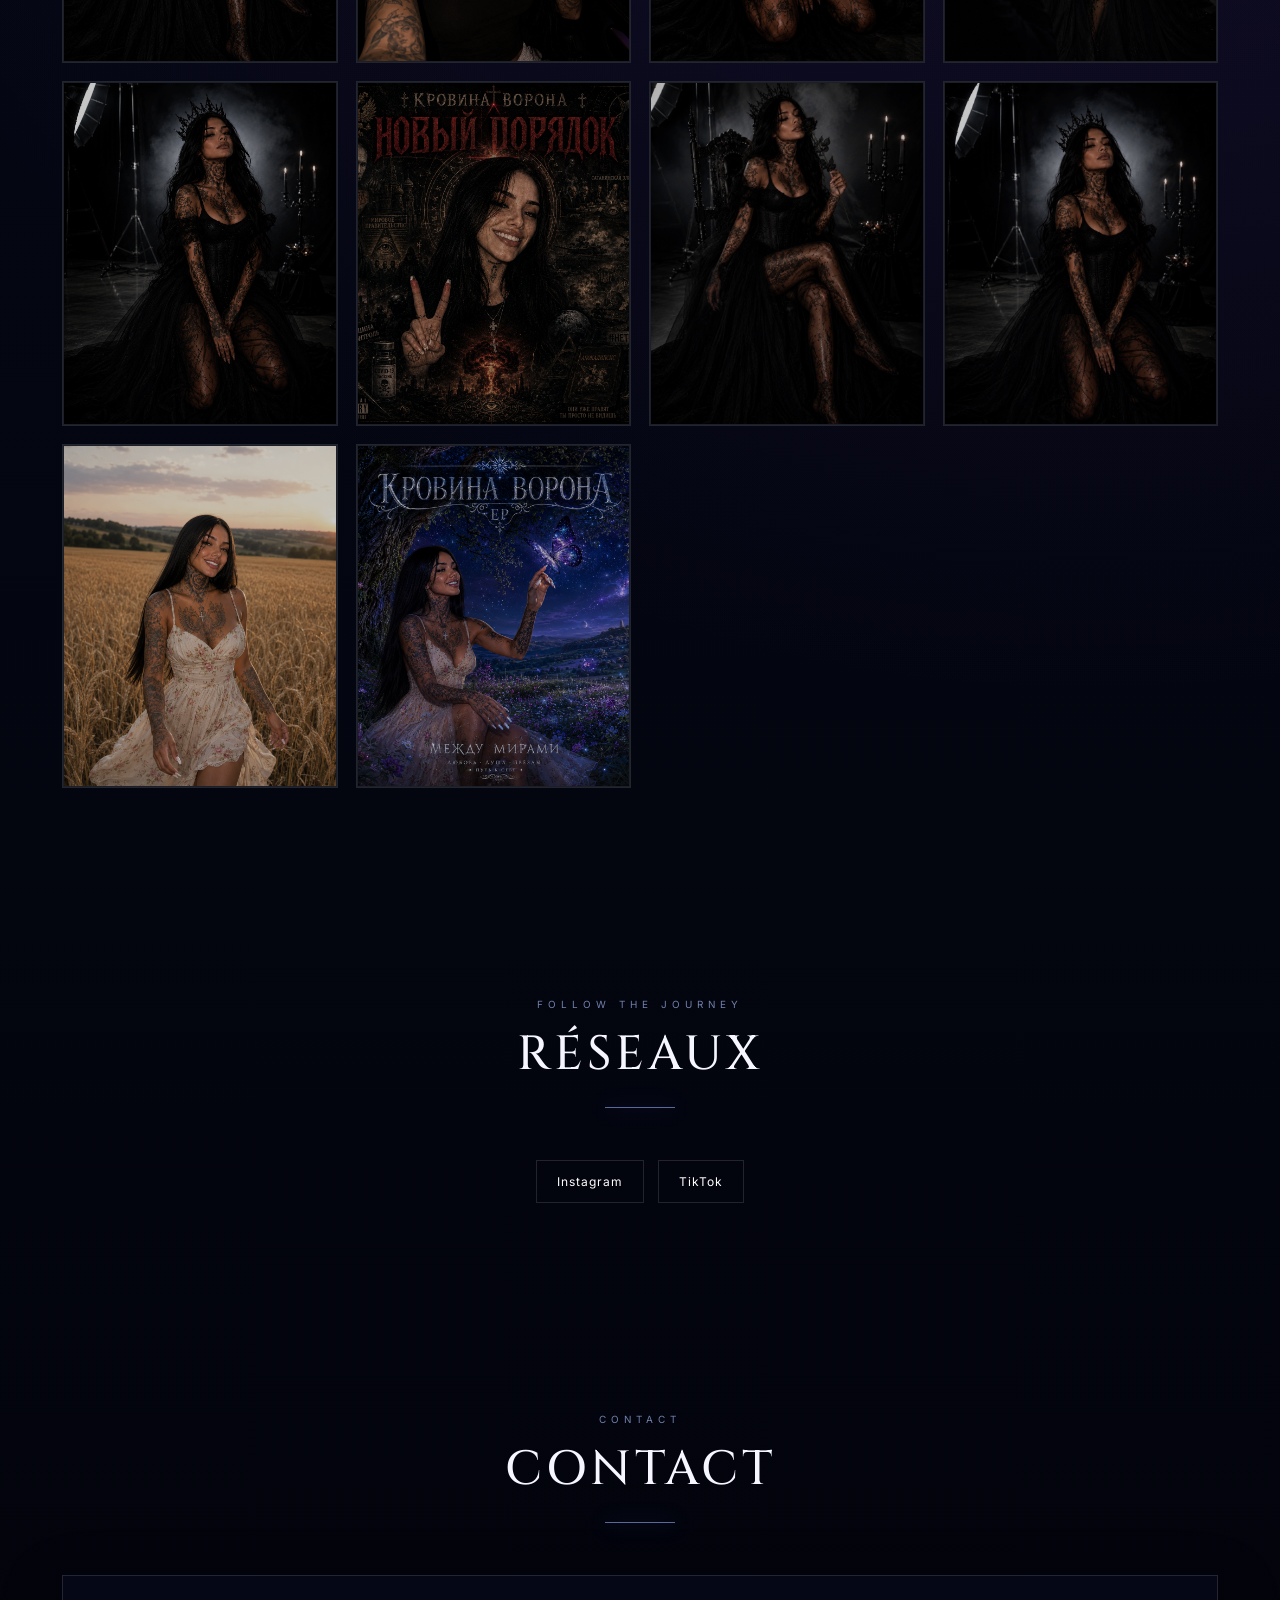
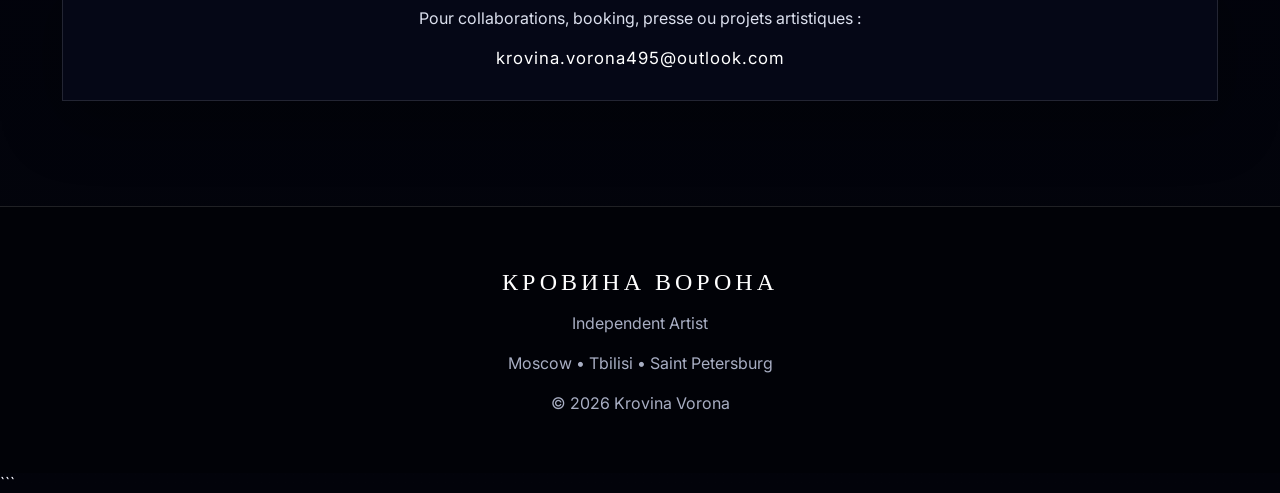
==== commit 8993f714: "Update print statement from 'Hello' to 'Goodbye'" ====
--- a/index.html
+++ b/index.html
@@ -1,346 +1,1821 @@
-!DOCTYPE html>
+```html
+<!DOCTYPE html>
 <html lang="fr">
 <head>
 <meta charset="UTF-8">
 <meta name="viewport" content="width=device-width, initial-scale=1.0">
+
 <title>Krovina Vorona | Official</title>
-<meta name="description" content="Krovina Vorona — artiste indépendante. Entre les mondes.">
+
+<meta name="description" content="Krovina Vorona — artiste indépendante russo-franco-géorgienne. Musique, mysticisme, spiritualité et mondes cinématographiques.">
+
 <meta property="og:title" content="Krovina Vorona">
 <meta property="og:description" content="Official website of Krovina Vorona">
 <meta property="og:image" content="94E6FE95-D340-4C31-A3B5-E02E1891F429.png">
+<meta property="og:type" content="website">
+
 <link rel="icon" href="9504EC44-00EE-4245-A6B1-A9F9637DB6C6.png">
 
 <link rel="preconnect" href="https://fonts.googleapis.com">
 <link rel="preconnect" href="https://fonts.gstatic.com" crossorigin>
-<link href="https://fonts.googleapis.com/css2?family=Cinzel:wght@400;500;600;700&family=Inter:wght@300;400;500;600&display=swap" rel="stylesheet">
+
+<link
+href="https://fonts.googleapis.com/css2?family=Cinzel:wght@400;500;600;700&family=Inter:wght@300;400;500;600&display=swap"
+rel="stylesheet">
 
 <style>
+
 :root{
-  --bg:#02030a;
-  --bg2:#070b1c;
-  --blue:#6f8cff;
-  --violet:#9b6cff;
-  --white:#f5f6ff;
-  --muted:#aab1ca;
-  --line:rgba(255,255,255,.12);
-  --card:rgba(7,10,27,.76);
-}
-*{box-sizing:border-box;margin:0;padding:0;scroll-behavior:smooth}
-html{background:var(--bg)}
+    --bg:#02030a;
+    --bg2:#070b1c;
+    --blue:#6f8cff;
+    --violet:#9b6cff;
+    --white:#f5f6ff;
+    --muted:#aab1ca;
+    --line:rgba(255,255,255,.12);
+    --card:rgba(7,10,27,.76);
+}
+
+*{
+    box-sizing:border-box;
+    margin:0;
+    padding:0;
+    scroll-behavior:smooth;
+}
+
+html{
+    background:var(--bg);
+}
+
 body{
-  color:var(--white);
-  font-family:Inter,sans-serif;
-  background:
-    radial-gradient(circle at 15% 15%,rgba(66,90,190,.18),transparent 28%),
-    radial-gradient(circle at 85% 60%,rgba(122,64,190,.16),transparent 32%),
-    linear-gradient(180deg,#02030a,#050817 55%,#02030a);
-  overflow-x:hidden;
-}
+    color:var(--white);
+    font-family:Inter,sans-serif;
+
+    background:
+        radial-gradient(circle at 15% 15%,rgba(66,90,190,.18),transparent 28%),
+        radial-gradient(circle at 85% 60%,rgba(122,64,190,.16),transparent 32%),
+        linear-gradient(180deg,#02030a,#050817 55%,#02030a);
+
+    overflow-x:hidden;
+}
+
+/* STAR FIELD */
+
 body:before{
-  content:"";position:fixed;inset:0;pointer-events:none;z-index:-1;opacity:.55;
-  background-image:
-    radial-gradient(circle,rgba(255,255,255,.8) 0 1px,transparent 1.5px),
-    radial-gradient(circle,rgba(140,160,255,.55) 0 1px,transparent 1.5px);
-  background-size:180px 180px,310px 310px;
-  background-position:20px 30px,90px 120px;
-}
+    content:"";
+    position:fixed;
+    inset:0;
+    pointer-events:none;
+    z-index:-1;
+    opacity:.55;
+
+    background-image:
+        radial-gradient(circle,rgba(255,255,255,.8) 0 1px,transparent 1.5px),
+        radial-gradient(circle,rgba(140,160,255,.55) 0 1px,transparent 1.5px);
+
+    background-size:180px 180px,310px 310px;
+    background-position:20px 30px,90px 120px;
+}
+
+/* NAVIGATION */
+
 nav{
-  position:fixed;top:0;left:0;width:100%;height:72px;z-index:1000;
-  display:flex;align-items:center;justify-content:center;
-  background:rgba(2,3,10,.78);backdrop-filter:blur(18px);
-  border-bottom:1px solid var(--line);
-}
-nav ul{display:flex;gap:28px;list-style:none;align-items:center}
-nav a{color:white;text-decoration:none;font-size:.72rem;letter-spacing:2px;text-transform:uppercase;opacity:.82;transition:.3s}
-nav a:hover{opacity:1;text-shadow:0 0 18px rgba(130,150,255,.8)}
+    position:fixed;
+    top:0;
+    left:0;
+    width:100%;
+    min-height:72px;
+    z-index:1000;
+
+    display:flex;
+    align-items:center;
+    justify-content:center;
+
+    background:rgba(2,3,10,.78);
+    backdrop-filter:blur(18px);
+
+    border-bottom:1px solid var(--line);
+}
+
+nav ul{
+    display:flex;
+    gap:28px;
+    list-style:none;
+    align-items:center;
+}
+
+nav a{
+    color:white;
+    text-decoration:none;
+    font-size:.72rem;
+    letter-spacing:2px;
+    text-transform:uppercase;
+    opacity:.82;
+    transition:.3s;
+}
+
+nav a:hover{
+    opacity:1;
+    text-shadow:0 0 18px rgba(130,150,255,.8);
+}
+
 .lang-selector{
-  position:absolute;right:22px;background:rgba(255,255,255,.04);color:white;
-  border:1px solid var(--line);padding:8px 10px;font:600 .7rem Inter;cursor:pointer
-}
-.lang-selector option{background:#050509;color:white}
+    position:absolute;
+    right:22px;
+
+    background:rgba(255,255,255,.04);
+    color:white;
+
+    border:1px solid var(--line);
+    padding:8px 10px;
+
+    font:600 .7rem Inter;
+    cursor:pointer;
+}
+
+.lang-selector option{
+    background:#050509;
+    color:white;
+}
+
+/* HERO */
 
 .hero{
-  min-height:100vh;display:flex;align-items:center;justify-content:center;text-align:center;
-  padding:110px 20px 70px;position:relative;overflow:hidden;
-  background:
-    linear-gradient(rgba(2,3,10,.34),rgba(2,3,10,.82)),
-    url("94E6FE95-D340-4C31-A3B5-E02E1891F429.png") center/cover no-repeat;
-}
+    min-height:100vh;
+
+    display:flex;
+    align-items:center;
+    justify-content:center;
+    text-align:center;
+
+    padding:110px 20px 70px;
+
+    position:relative;
+    overflow:hidden;
+
+    background:
+        linear-gradient(rgba(2,3,10,.34),rgba(2,3,10,.82)),
+        url("94E6FE95-D340-4C31-A3B5-E02E1891F429.png") center/cover no-repeat;
+}
+
 .hero:after{
-  content:"";position:absolute;inset:0;
-  background:radial-gradient(circle,transparent 20%,rgba(2,3,10,.35) 65%,rgba(2,3,10,.9) 100%);
-}
-.hero-content{position:relative;z-index:2;max-width:1000px}
-.logo{width:125px;height:125px;object-fit:contain;filter:drop-shadow(0 0 25px rgba(120,145,255,.55));margin-bottom:25px}
-.hero h1{font:500 clamp(2.5rem,7vw,6.2rem) Cinzel,serif;letter-spacing:9px;text-shadow:0 0 35px rgba(110,130,255,.3)}
-.hero h2{margin-top:16px;font-size:.8rem;letter-spacing:7px;color:#c7cce0;font-weight:300}
-.hero-sub{margin-top:28px;font-size:.78rem;letter-spacing:4px;text-transform:uppercase;color:#d1d6e8}
-.hero-quote{margin-top:18px;font:italic 1.05rem Cinzel;color:#aab5d6}
-.buttons{display:flex;gap:14px;justify-content:center;flex-wrap:wrap;margin-top:34px}
+    content:"";
+    position:absolute;
+    inset:0;
+
+    background:
+        radial-gradient(circle,transparent 20%,rgba(2,3,10,.35) 65%,rgba(2,3,10,.9) 100%);
+}
+
+.hero-content{
+    position:relative;
+    z-index:2;
+    max-width:1000px;
+}
+
+.logo{
+    width:125px;
+    height:125px;
+    object-fit:contain;
+
+    filter:drop-shadow(0 0 25px rgba(120,145,255,.55));
+
+    margin-bottom:25px;
+}
+
+.hero h1{
+    font:500 clamp(2.5rem,7vw,6.2rem) Cinzel,serif;
+    letter-spacing:9px;
+
+    text-shadow:0 0 35px rgba(110,130,255,.3);
+}
+
+.hero h2{
+    margin-top:16px;
+
+    font-size:.8rem;
+    letter-spacing:7px;
+    color:#c7cce0;
+    font-weight:300;
+}
+
+.hero-sub{
+    margin-top:28px;
+
+    font-size:.78rem;
+    letter-spacing:4px;
+
+    text-transform:uppercase;
+
+    color:#d1d6e8;
+}
+
+.hero-quote{
+    margin-top:18px;
+
+    font:italic 1.05rem Cinzel;
+    color:#aab5d6;
+}
+
+.buttons{
+    display:flex;
+    gap:14px;
+
+    justify-content:center;
+    flex-wrap:wrap;
+
+    margin-top:34px;
+}
+
 .btn{
-  display:inline-flex;padding:13px 24px;border:1px solid rgba(255,255,255,.35);
-  color:white;text-decoration:none;letter-spacing:2px;font-size:.72rem;text-transform:uppercase;
-  background:rgba(255,255,255,.035);transition:.3s;backdrop-filter:blur(8px)
-}
-.btn:hover{background:white;color:#03040a;box-shadow:0 0 30px rgba(120,140,255,.35)}
-
-section{max-width:1200px;margin:auto;padding:105px 22px}
-.section-head{text-align:center;margin-bottom:52px}
-.kicker{font-size:.62rem;letter-spacing:5px;text-transform:uppercase;color:#7180ad;margin-bottom:12px}
-.section-title{font:500 clamp(1.9rem,5vw,3rem) Cinzel;letter-spacing:4px}
-.line{width:70px;height:1px;background:rgba(150,170,255,.6);margin:20px auto 0;box-shadow:0 0 18px rgba(100,130,255,.5)}
-
-.bio-grid{display:grid;grid-template-columns:1fr 1fr;gap:55px;align-items:center}
-.bio-image img,.gallery img,.cover{width:100%;display:block;border:1px solid var(--line);box-shadow:0 25px 70px rgba(0,0,0,.55)}
-.bio-image img{max-height:720px;object-fit:cover}
+    display:inline-flex;
+
+    padding:13px 24px;
+
+    border:1px solid rgba(255,255,255,.35);
+
+    color:white;
+    text-decoration:none;
+
+    letter-spacing:2px;
+    font-size:.72rem;
+
+    text-transform:uppercase;
+
+    background:rgba(255,255,255,.035);
+
+    transition:.3s;
+
+    backdrop-filter:blur(8px);
+}
+
+.btn:hover{
+    background:white;
+    color:#03040a;
+
+    box-shadow:0 0 30px rgba(120,140,255,.35);
+}
+
+/* SECTIONS */
+
+section{
+    max-width:1200px;
+    margin:auto;
+
+    padding:105px 22px;
+}
+
+.section-head{
+    text-align:center;
+    margin-bottom:52px;
+}
+
+.kicker{
+    font-size:.62rem;
+    letter-spacing:5px;
+
+    text-transform:uppercase;
+
+    color:#7180ad;
+
+    margin-bottom:12px;
+}
+
+.section-title{
+    font:500 clamp(1.9rem,5vw,3rem) Cinzel;
+    letter-spacing:4px;
+}
+
+.line{
+    width:70px;
+    height:1px;
+
+    background:rgba(150,170,255,.6);
+
+    margin:20px auto 0;
+
+    box-shadow:0 0 18px rgba(100,130,255,.5);
+}
+
+/* BIO */
+
+.bio-grid{
+    display:grid;
+
+    grid-template-columns:1fr 1fr;
+
+    gap:55px;
+
+    align-items:center;
+}
+
+.bio-image img,
+.gallery img,
+.cover{
+    width:100%;
+
+    display:block;
+
+    border:1px solid var(--line);
+
+    box-shadow:0 25px 70px rgba(0,0,0,.55);
+}
+
+.bio-image img{
+    max-height:720px;
+    object-fit:cover;
+}
+
 .card{
-  background:var(--card);border:1px solid var(--line);padding:32px;
-  box-shadow:0 20px 60px rgba(0,0,0,.35);backdrop-filter:blur(15px)
-}
-.bio-text{color:#c8cee0;line-height:1.78;font-size:.94rem}
-.bio-text strong{color:white}.bio-text p{margin-bottom:17px}
-.bio-text h3{font:500 1rem Cinzel;letter-spacing:2px;color:white;margin:28px 0 10px}
-
-.ep-grid{display:grid;grid-template-columns:minmax(300px,470px) 1fr;gap:60px;align-items:center}
-.ep-copy h3{font:500 2rem Cinzel;letter-spacing:3px;margin-bottom:15px}
-.ep-copy p{color:var(--muted);line-height:1.8;margin-bottom:18px}
+    background:var(--card);
+
+    border:1px solid var(--line);
+
+    padding:32px;
+
+    box-shadow:0 20px 60px rgba(0,0,0,.35);
+
+    backdrop-filter:blur(15px);
+}
+
+.bio-text{
+    color:#c8cee0;
+
+    line-height:1.78;
+
+    font-size:.94rem;
+}
+
+.bio-text strong{
+    color:white;
+}
+
+.bio-text p{
+    margin-bottom:17px;
+}
+
+.bio-text h3{
+    font:500 1rem Cinzel;
+
+    letter-spacing:2px;
+
+    color:white;
+
+    margin:28px 0 10px;
+}
+
+/* EP */
+
+.ep-grid{
+    display:grid;
+
+    grid-template-columns:minmax(300px,470px) 1fr;
+
+    gap:60px;
+
+    align-items:center;
+}
+
+.ep-copy h3{
+    font:500 2rem Cinzel;
+
+    letter-spacing:3px;
+
+    margin-bottom:15px;
+}
+
+.ep-copy p{
+    color:var(--muted);
+
+    line-height:1.8;
+
+    margin-bottom:18px;
+}
+
+/* QUOTE */
+
 .quote{
-  text-align:center;max-width:850px;margin:auto;color:#b8bfd5;
-  font:italic clamp(1.1rem,2vw,1.45rem) Cinzel;line-height:1.7
-}
-
-.audio-list{display:grid;gap:18px}
+    text-align:center;
+
+    max-width:850px;
+
+    margin:auto;
+
+    color:#b8bfd5;
+
+    font:italic clamp(1.1rem,2vw,1.45rem) Cinzel;
+
+    line-height:1.7;
+}
+
+/* AUDIO */
+
+.audio-list{
+    display:grid;
+
+    gap:18px;
+}
+
 .audio-card{
-  display:grid;grid-template-columns:72px 1fr;gap:20px;align-items:center;
-  padding:20px;background:linear-gradient(135deg,rgba(25,32,70,.55),rgba(5,7,20,.82));
-  border:1px solid var(--line);box-shadow:0 15px 45px rgba(0,0,0,.35);
-  transition:.3s
-}
-.audio-card:hover{border-color:rgba(130,150,255,.35);transform:translateY(-2px)}
-.audio-cover{width:72px;height:72px;object-fit:cover;border:1px solid var(--line)}
-.audio-meta .label{font-size:.58rem;letter-spacing:3px;color:#7480a4;text-transform:uppercase;margin-bottom:6px}
-.audio-title{font:500 1rem Cinzel;letter-spacing:1px;margin-bottom:12px}
-audio{width:100%;height:40px;filter:invert(1) opacity(.9)}
-
-.gallery{display:grid;grid-template-columns:repeat(auto-fit,minmax(230px,1fr));gap:18px}
-.gallery-item{overflow:hidden;aspect-ratio:4/5;border:1px solid var(--line);background:#050711}
-.gallery-item img{height:100%;object-fit:cover;transition:.6s;filter:brightness(.8) saturate(.9)}
-.gallery-item:hover img{transform:scale(1.05);filter:brightness(1) saturate(1)}
-
-.socials{display:flex;justify-content:center;gap:14px;flex-wrap:wrap}
+    display:grid;
+
+    grid-template-columns:72px 1fr;
+
+    gap:20px;
+
+    align-items:center;
+
+    padding:20px;
+
+    background:
+        linear-gradient(
+            135deg,
+            rgba(25,32,70,.55),
+            rgba(5,7,20,.82)
+        );
+
+    border:1px solid var(--line);
+
+    box-shadow:0 15px 45px rgba(0,0,0,.35);
+
+    transition:.3s;
+}
+
+.audio-card:hover{
+    border-color:rgba(130,150,255,.35);
+
+    transform:translateY(-2px);
+}
+
+.audio-cover{
+    width:72px;
+    height:72px;
+
+    object-fit:cover;
+
+    border:1px solid var(--line);
+}
+
+.audio-meta .label{
+    font-size:.58rem;
+
+    letter-spacing:3px;
+
+    color:#7480a4;
+
+    text-transform:uppercase;
+
+    margin-bottom:6px;
+}
+
+.audio-title{
+    font:500 1rem Cinzel;
+
+    letter-spacing:1px;
+
+    margin-bottom:12px;
+}
+
+audio{
+    width:100%;
+    height:40px;
+
+    filter:invert(1) opacity(.9);
+}
+
+/* GALLERY */
+
+.gallery{
+    display:grid;
+
+    grid-template-columns:
+        repeat(auto-fit,minmax(230px,1fr));
+
+    gap:18px;
+}
+
+.gallery-item{
+    overflow:hidden;
+
+    aspect-ratio:4/5;
+
+    border:1px solid var(--line);
+
+    background:#050711;
+}
+
+.gallery-item img{
+    height:100%;
+
+    object-fit:cover;
+
+    transition:.6s;
+
+    filter:brightness(.8) saturate(.9);
+}
+
+.gallery-item:hover img{
+    transform:scale(1.05);
+
+    filter:brightness(1) saturate(1);
+}
+
+/* SOCIALS */
+
+.socials{
+    display:flex;
+
+    justify-content:center;
+
+    gap:14px;
+
+    flex-wrap:wrap;
+}
+
 .socials a{
-  color:white;text-decoration:none;border:1px solid var(--line);padding:13px 20px;
-  letter-spacing:1px;font-size:.75rem;transition:.3s
-}
-.socials a:hover{background:white;color:#03040a}
-.contact{text-align:center;color:#dce0ee}.contact a{color:white}
-footer{text-align:center;padding:60px 20px;border-top:1px solid var(--line);color:#a8aec3;background:#010207}
-footer h2{font:500 1.5rem Cinzel;color:white;letter-spacing:4px;margin-bottom:14px}
-.fade{opacity:0;transform:translateY(25px);transition:opacity .9s,transform .9s}
-.fade.show{opacity:1;transform:none}
+    color:white;
+
+    text-decoration:none;
+
+    border:1px solid var(--line);
+
+    padding:13px 20px;
+
+    letter-spacing:1px;
+
+    font-size:.75rem;
+
+    transition:.3s;
+}
+
+.socials a:hover{
+    background:white;
+    color:#03040a;
+}
+
+/* CONTACT */
+
+.contact{
+    text-align:center;
+
+    color:#dce0ee;
+}
+
+.contact a{
+    color:white;
+
+    text-decoration:none;
+
+    font-size:1.05rem;
+
+    letter-spacing:1px;
+}
+
+.contact a:hover{
+    text-shadow:0 0 18px rgba(130,150,255,.8);
+}
+
+/* FOOTER */
+
+footer{
+    text-align:center;
+
+    padding:60px 20px;
+
+    border-top:1px solid var(--line);
+
+    color:#a8aec3;
+
+    background:#010207;
+}
+
+footer h2{
+    font:500 1.5rem Cinzel;
+
+    color:white;
+
+    letter-spacing:4px;
+
+    margin-bottom:14px;
+}
+
+/* ANIMATION */
+
+.fade{
+    opacity:0;
+
+    transform:translateY(25px);
+
+    transition:
+        opacity .9s,
+        transform .9s;
+}
+
+.fade.show{
+    opacity:1;
+
+    transform:none;
+}
+
+/* AUDIO ACTIVE */
+
+.audio-card.playing{
+    border-color:rgba(130,150,255,.65);
+
+    box-shadow:
+        0 0 30px rgba(100,120,255,.15),
+        0 15px 45px rgba(0,0,0,.35);
+}
+
+/* MOBILE */
 
 @media(max-width:850px){
-  nav{height:auto;min-height:68px;padding:10px 60px 10px 10px}
-  nav ul{gap:12px;flex-wrap:wrap;justify-content:center}
-  nav a{font-size:.58rem;letter-spacing:1px}
-  .lang-selector{right:8px;padding:6px}
-  .hero h1{letter-spacing:4px}.hero h2{letter-spacing:4px}
-  .bio-grid,.ep-grid{grid-template-columns:1fr}
-  section{padding:80px 16px}
-  .audio-card{grid-template-columns:1fr}
-  .audio-cover{width:80px;height:80px}
-}
+
+    nav{
+        height:auto;
+
+        min-height:68px;
+
+        padding:
+            10px
+            60px
+            10px
+            10px;
+    }
+
+    nav ul{
+        gap:12px;
+
+        flex-wrap:wrap;
+
+        justify-content:center;
+    }
+
+    nav a{
+        font-size:.58rem;
+
+        letter-spacing:1px;
+    }
+
+    .lang-selector{
+        right:8px;
+
+        padding:6px;
+    }
+
+    .hero h1{
+        letter-spacing:4px;
+    }
+
+    .hero h2{
+        letter-spacing:4px;
+    }
+
+    .hero-sub{
+        letter-spacing:2px;
+        line-height:1.7;
+    }
+
+    .bio-grid,
+    .ep-grid{
+        grid-template-columns:1fr;
+    }
+
+    section{
+        padding:80px 16px;
+    }
+
+    .audio-card{
+        grid-template-columns:1fr;
+    }
+
+    .audio-cover{
+        width:80px;
+        height:80px;
+    }
+}
+
 </style>
 </head>
 
 <body>
 
+<!-- NAVIGATION -->
+
 <nav>
+
 <ul>
-<li><a href="#bio" data-key="nav-bio">Bio</a></li>
-<li><a href="#ep" data-key="nav-ep">EP</a></li>
-<li><a href="#listen" data-key="nav-listen">Écouter</a></li>
-<li><a href="#gallery" data-key="nav-gallery">Galerie</a></li>
-<li><a href="#socials" data-key="nav-socials">Réseaux</a></li>
-<li><a href="#contact" data-key="nav-contact">Contact</a></li>
+
+<li>
+<a href="#bio" data-key="nav-bio">Bio</a>
+</li>
+
+<li>
+<a href="#ep" data-key="nav-ep">EP</a>
+</li>
+
+<li>
+<a href="#listen" data-key="nav-listen">Écouter</a>
+</li>
+
+<li>
+<a href="#gallery" data-key="nav-gallery">Galerie</a>
+</li>
+
+<li>
+<a href="#socials" data-key="nav-socials">Réseaux</a>
+</li>
+
+<li>
+<a href="#contact" data-key="nav-contact">Contact</a>
+</li>
+
 </ul>
-<select class="lang-selector" onchange="changeLanguage(this.value)">
-<option value="fr">FR</option><option value="en">EN</option><option value="ru">RU</option><option value="ka">KA</option>
+
+<select
+class="lang-selector"
+onchange="changeLanguage(this.value)"
+aria-label="Language">
+
+<option value="fr">FR</option>
+<option value="en">EN</option>
+<option value="ru">RU</option>
+<option value="ka">KA</option>
+
 </select>
+
 </nav>
 
+
+<!-- HERO -->
+
 <header class="hero">
+
 <div class="hero-content">
-<img class="logo" src="9504EC44-00EE-4245-A6B1-A9F9637DB6C6.png" alt="Krovina Vorona">
+
+<img
+class="logo"
+src="9504EC44-00EE-4245-A6B1-A9F9637DB6C6.png"
+alt="Krovina Vorona">
+
 <h1>КРОВИНА ВОРОНА</h1>
+
 <h2>KROVINA VORONA</h2>
-<p class="hero-sub" data-key="hero-sub">Artiste indépendante • Ghostwriter • Parolière</p>
-<p class="hero-quote" data-key="hero-quote">« Entre le passé et le nouveau monde. »</p>
+
+<p
+class="hero-sub"
+data-key="hero-sub">
+Artiste indépendante • Ghostwriter • Parolière
+</p>
+
+<p
+class="hero-quote"
+data-key="hero-quote">
+« Entre le passé et le nouveau monde. »
+</p>
+
 <div class="buttons">
-<a class="btn" href="#listen" data-key="hero-btn">Écouter</a>
-<a class="btn" href="#ep" data-key="hero-btn2">Entre les mondes</a>
-</div>
-</div>
+
+<a
+class="btn"
+href="#listen"
+data-key="hero-btn">
+Écouter
+</a>
+
+<a
+class="btn"
+href="#ep"
+data-key="hero-btn2">
+Entre les mondes
+</a>
+
+</div>
+
+</div>
+
 </header>
 
+
+<!-- BIO -->
+
 <section id="bio" class="fade">
-<div class="section-head"><div class="kicker">KROVINA VORONA</div><h2 class="section-title" data-key="title-bio">BIOGRAPHIE</h2><div class="line"></div></div>
+
+<div class="section-head">
+
+<div class="kicker">
+KROVINA VORONA
+</div>
+
+<h2
+class="section-title"
+data-key="title-bio">
+BIOGRAPHIE
+</h2>
+
+<div class="line"></div>
+
+</div>
+
+
 <div class="bio-grid">
-<div class="bio-image"><img src="19D52A46-5D89-46CF-9A56-74F76EC32A88.png" alt="Krovina Vorona"></div>
-<div class="card bio-text" id="bio-content"></div>
-</div>
+
+<div class="bio-image">
+
+<img
+src="19D52A46-5D89-46CF-9A56-74F76EC32A88.png"
+alt="Krovina Vorona">
+
+</div>
+
+
+<div
+class="card bio-text"
+id="bio-content">
+</div>
+
+</div>
+
 </section>
 
+
+<!-- EP -->
+
 <section id="ep" class="fade">
-<div class="section-head"><div class="kicker">NEW PROJECT</div><h2 class="section-title">МЕЖДУ МИРАМИ</h2><div class="line"></div></div>
+
+<div class="section-head">
+
+<div class="kicker">
+NEW PROJECT
+</div>
+
+<h2 class="section-title">
+МЕЖДУ МИРАМИ
+</h2>
+
+<div class="line"></div>
+
+</div>
+
+
 <div class="ep-grid">
-<div><img class="cover" src="94E6FE95-D340-4C31-A3B5-E02E1891F429.png" alt="Entre les mondes"></div>
+
+<div>
+
+<img
+class="cover"
+src="94E6FE95-D340-4C31-A3B5-E02E1891F429.png"
+alt="Krovina Vorona — Entre les mondes">
+
+</div>
+
+
 <div class="ep-copy">
-<h3>Entre les mondes</h3>
-<p data-key="ep-description">Un univers situé entre le rêve et la réalité, l'amour et la solitude, l'ombre et la lumière. Une exploration mystique et personnelle de Krovina Vorona.</p>
-<p><strong>МЕЖДУ МИРАМИ</strong><br>Любовь • Душа • Звёзды • Путь к себе</p>
-<a class="btn" href="#listen" data-key="ep-listen">Écouter les morceaux</a>
-</div>
-</div>
+
+<h3>
+Entre les mondes
+</h3>
+
+<p
+data-key="ep-description">
+Un univers situé entre le rêve et la réalité,
+l'amour et la solitude, l'ombre et la lumière.
+Une exploration mystique et personnelle de
+Krovina Vorona.
+</p>
+
+<p>
+<strong>МЕЖДУ МИРАМИ</strong>
+<br>
+Любовь • Душа • Звёзды • Путь к себе
+</p>
+
+<a
+class="btn"
+href="#listen"
+data-key="ep-listen">
+Écouter les morceaux
+</a>
+
+</div>
+
+</div>
+
 </section>
 
+
+<!-- QUOTE -->
+
 <section class="fade">
-<div class="quote" data-key="quote">« La musique est un langage universel capable de rapprocher les êtres humains malgré leurs différences. »</div>
+
+<div
+class="quote"
+data-key="quote">
+
+« La musique est un langage universel capable
+de rapprocher les êtres humains malgré leurs différences. »
+
+</div>
+
 </section>
 
+
+<!-- AUDIO -->
+
 <section id="listen" class="fade">
-<div class="section-head"><div class="kicker">OFFICIAL AUDIO</div><h2 class="section-title" data-key="title-listen">ÉCOUTER</h2><div class="line"></div></div>
+
+<div class="section-head">
+
+<div class="kicker">
+OFFICIAL AUDIO
+</div>
+
+<h2
+class="section-title"
+data-key="title-listen">
+ÉCOUTER
+</h2>
+
+<div class="line"></div>
+
+</div>
+
 
 <div class="audio-list">
 
+
+<!-- 01 -->
+
 <div class="audio-card">
-<img class="audio-cover" src="94E6FE95-D340-4C31-A3B5-E02E1891F429.png" alt="">
-<div class="audio-meta"><div class="label">01 · KROVINA VORONA</div><div class="audio-title">матрица пепла</div>
-<audio controls preload="metadata" src="матрица пепла - Krovina VORONA - SoundLoadMate.com.mp3"></audio></div>
-</div>
+
+<img
+class="audio-cover"
+src="94E6FE95-D340-4C31-A3B5-E02E1891F429.png"
+alt="матрица пепла">
+
+<div class="audio-meta">
+
+<div class="label">
+01 · KROVINA VORONA
+</div>
+
+<div class="audio-title">
+матрица пепла
+</div>
+
+<audio
+controls
+preload="metadata"
+src="матрица пепла - Krovina VORONA - SoundLoadMate.com.mp3">
+</audio>
+
+</div>
+
+</div>
+
+
+<!-- 02 -->
 
 <div class="audio-card">
-<img class="audio-cover" src="94E6FE95-D340-4C31-A3B5-E02E1891F429.png" alt="">
-<div class="audio-meta"><div class="label">02 · KROVINA VORONA</div><div class="audio-title">Кавказское Небо</div>
-<audio controls preload="metadata" src="Кавказское Небо 🇬🇪🇷🇺 - Krovina VORONA - SoundLoadMate.com.mp3"></audio></div>
-</div>
+
+<img
+class="audio-cover"
+src="94E6FE95-D340-4C31-A3B5-E02E1891F429.png"
+alt="Кавказское Небо">
+
+<div class="audio-meta">
+
+<div class="label">
+02 · KROVINA VORONA
+</div>
+
+<div class="audio-title">
+Кавказское Небо 🇬🇪🇷🇺
+</div>
+
+<audio
+controls
+preload="metadata"
+src="Кавказское Небо 🇬🇪🇷🇺 - Krovina VORONA - SoundLoadMate.com.mp3">
+</audio>
+
+</div>
+
+</div>
+
+
+<!-- 03 -->
 
 <div class="audio-card">
-<img class="audio-cover" src="94E6FE95-D340-4C31-A3B5-E02E1891F429.png" alt="">
-<div class="audio-meta"><div class="label">03 · KROVINA VORONA</div><div class="audio-title">чёрныесвечи</div>
-<audio controls preload="metadata" src="чёрныесвечи - Krovina VORONA - SoundLoadMate.com.mp3"></audio></div>
-</div>
+
+<img
+class="audio-cover"
+src="94E6FE95-D340-4C31-A3B5-E02E1891F429.png"
+alt="чёрные свечи">
+
+<div class="audio-meta">
+
+<div class="label">
+03 · KROVINA VORONA
+</div>
+
+<div class="audio-title">
+чёрные свечи
+</div>
+
+<audio
+controls
+preload="metadata"
+src="чёрныесвечи - Krovina VORONA - SoundLoadMate.com.mp3">
+</audio>
+
+</div>
+
+</div>
+
+
+<!-- 04 -->
 
 <div class="audio-card">
-<img class="audio-cover" src="94E6FE95-D340-4C31-A3B5-E02E1891F429.png" alt="">
-<div class="audio-meta"><div class="label">04 · KROVINA VORONA</div><div class="audio-title">Пока мир горит</div>
-<audio controls preload="metadata" src="Пока мир горит.mp3"></audio></div>
-</div>
+
+<img
+class="audio-cover"
+src="94E6FE95-D340-4C31-A3B5-E02E1891F429.png"
+alt="Пока мир горит">
+
+<div class="audio-meta">
+
+<div class="label">
+04 · KROVINA VORONA
+</div>
+
+<div class="audio-title">
+Пока мир горит
+</div>
+
+<audio
+controls
+preload="metadata"
+src="Пока мир горит.mp3">
+</audio>
+
+</div>
+
+</div>
+
+
+<!-- 05 -->
 
 <div class="audio-card">
-<img class="audio-cover" src="94E6FE95-D340-4C31-A3B5-E02E1891F429.png" alt="">
-<div class="audio-meta"><div class="label">05 · KROVINA VORONA</div><div class="audio-title">Tra inferno E paradiso</div>
-<audio controls preload="metadata" src="Tra inferno E paradiso - Krovina vorona - SoundLoadMate.com.mp3"></audio></div>
-</div>
-
-</div>
+
+<img
+class="audio-cover"
+src="94E6FE95-D340-4C31-A3B5-E02E1891F429.png"
+alt="Tra inferno E paradiso">
+
+<div class="audio-meta">
+
+<div class="label">
+05 · KROVINA VORONA
+</div>
+
+<div class="audio-title">
+Tra inferno E paradiso
+</div>
+
+<audio
+controls
+preload="metadata"
+src="Tra inferno E paradiso - Krovina vorona - SoundLoadMate.com.mp3">
+</audio>
+
+</div>
+
+</div>
+
+
+</div>
+
 </section>
 
+
+<!-- GALLERY -->
+
 <section id="gallery" class="fade">
-<div class="section-head"><div class="kicker">VISUAL ARCHIVE</div><h2 class="section-title" data-key="title-gallery">GALERIE</h2><div class="line"></div></div>
+
+<div class="section-head">
+
+<div class="kicker">
+VISUAL ARCHIVE
+</div>
+
+<h2
+class="section-title"
+data-key="title-gallery">
+GALERIE
+</h2>
+
+<div class="line"></div>
+
+</div>
+
+
 <div class="gallery">
-<div class="gallery-item"><img src="D370F822-448B-4EEF-BA6E-5E0FC411D803.png" alt="Krovina Vorona"></div>
-<div class="gallery-item"><img src="2746AA04-050E-4540-9AAF-927723048A2B.png" alt="Krovina Vorona"></div>
-<div class="gallery-item"><img src="IMG_5520.png" alt="Krovina Vorona"></div>
-<div class="gallery-item"><img src="7803CACA-7B01-46BB-9F39-74FB6C15057B.png" alt="Krovina Vorona"></div>
-<div class="gallery-item"><img src="19D52A46-5D89-46CF-9A56-74F76EC32A88.png" alt="Krovina Vorona"></div>
-<div class="gallery-item"><img src="2E1239D0-E810-4D10-B512-CA4EA508A5B4.png" alt="Krovina Vorona"></div>
-<div class="gallery-item"><img src="IMG_5511.jpeg" alt="Krovina Vorona"></div>
-<div class="gallery-item"><img src="IMG_5512.jpeg" alt="Krovina Vorona"></div>
-<div class="gallery-item"><img src="photo-champ-dragon.png" alt="Krovina Vorona — sunset field"></div>
-</div>
+
+
+<div class="gallery-item">
+<img
+src="D370F822-448B-4EEF-BA6E-5E0FC411D803.png"
+alt="Krovina Vorona">
+</div>
+
+
+<div class="gallery-item">
+<img
+src="2746AA04-050E-4540-9AAF-927723048A2B.png"
+alt="Krovina Vorona">
+</div>
+
+
+<div class="gallery-item">
+<img
+src="IMG_5520.png"
+alt="Krovina Vorona">
+</div>
+
+
+<div class="gallery-item">
+<img
+src="7803CACA-7B01-46BB-9F39-74FB6C15057B.png"
+alt="Krovina Vorona">
+</div>
+
+
+<div class="gallery-item">
+<img
+src="19D52A46-5D89-46CF-9A56-74F76EC32A88.png"
+alt="Krovina Vorona">
+</div>
+
+
+<div class="gallery-item">
+<img
+src="2E1239D0-E810-4D10-B512-CA4EA508A5B4.png"
+alt="Krovina Vorona">
+</div>
+
+
+<div class="gallery-item">
+<img
+src="IMG_5511.jpeg"
+alt="Krovina Vorona">
+</div>
+
+
+<div class="gallery-item">
+<img
+src="IMG_5512.jpeg"
+alt="Krovina Vorona">
+</div>
+
+
+<!-- NOUVELLE IMAGE AJOUTÉE -->
+
+<div class="gallery-item">
+<img
+src="ChatGPT Image 5 août 2026, 14_59_24.png"
+alt="Krovina Vorona — nouvelle photographie">
+</div>
+
+
+<!-- AUTRE IMAGE AJOUTÉE -->
+
+<div class="gallery-item">
+<img
+src="5c4b0b54-0854-49c5-82d2-2719382a1924.png"
+alt="Krovina Vorona">
+</div>
+
+
+</div>
+
 </section>
 
+
+<!-- SOCIALS -->
+
 <section id="socials" class="fade">
-<div class="section-head"><div class="kicker">FOLLOW THE JOURNEY</div><h2 class="section-title" data-key="title-socials">RÉSEAUX</h2><div class="line"></div></div>
+
+<div class="section-head">
+
+<div class="kicker">
+FOLLOW THE JOURNEY
+</div>
+
+<h2
+class="section-title"
+data-key="title-socials">
+RÉSEAUX
+</h2>
+
+<div class="line"></div>
+
+</div>
+
+
 <div class="socials">
-<a href="https://www.instagram.com/krovina.vorona" target="_blank" rel="noopener">Instagram</a>
-<a href="https://www.tiktok.com/@krovina495" target="_blank" rel="noopener">TikTok</a>
-<a href="https://soundcloud.com/krovina" target="_blank" rel="noopener">SoundCloud</a>
-</div>
+
+<a
+href="https://www.instagram.com/krovina.vorona"
+target="_blank"
+rel="noopener">
+Instagram
+</a>
+
+
+<a
+href="https://www.tiktok.com/@krovina495"
+target="_blank"
+rel="noopener">
+TikTok
+</a>
+
+</div>
+
 </section>
 
+
+<!-- CONTACT -->
+
 <section id="contact" class="fade">
-<div class="section-head"><div class="kicker">CONTACT</div><h2 class="section-title" data-key="title-contact">CONTACT</h2><div class="line"></div></div>
+
+<div class="section-head">
+
+<div class="kicker">
+CONTACT
+</div>
+
+<h2
+class="section-title"
+data-key="title-contact">
+CONTACT
+</h2>
+
+<div class="line"></div>
+
+</div>
+
+
 <div class="card contact">
-<p>Pour collaborations, booking, presse ou projets artistiques :</p>
+
+<p data-key="contact-text">
+Pour collaborations, booking, presse ou projets artistiques :
+</p>
+
 <br>
-<a href="mailto:krovina.vorona495@outlook.com">krovina.vorona495@outlook.com</a>
-</div>
+
+<a href="mailto:krovina.vorona495@outlook.com">
+krovina.vorona495@outlook.com
+</a>
+
+</div>
+
 </section>
 
+
+<!-- FOOTER -->
+
 <footer>
-<h2>КРОВИНА ВОРОНА</h2>
-<div>Independent Artist</div>
+
+<h2>
+КРОВИНА ВОРОНА
+</h2>
+
+<div>
+Independent Artist
+</div>
+
 <br>
-<div>Moscow • Tbilisi • Saint Petersburg</div>
+
+<div>
+Moscow • Tbilisi • Saint Petersburg
+</div>
+
 <br>
-<div>© 2026 Krovina Vorona</div>
+
+<div>
+© 2026 Krovina Vorona
+</div>
+
 </footer>
 
+
 <script>
-const translations={
+
+/* =========================
+   TRANSLATIONS
+========================= */
+
+const translations = {
+
 fr:{
-"nav-bio":"Bio","nav-ep":"EP","nav-listen":"Écouter","nav-gallery":"Galerie","nav-socials":"Réseaux","nav-contact":"Contact",
-"hero-sub":"Artiste indépendante • Ghostwriter • Parolière","hero-quote":"« Entre le passé et le nouveau monde. »","hero-btn":"Écouter","hero-btn2":"Entre les mondes",
-"title-bio":"BIOGRAPHIE","title-listen":"ÉCOUTER","title-gallery":"GALERIE","title-socials":"RÉSEAUX","title-contact":"CONTACT",
-"ep-description":"Un univers situé entre le rêve et la réalité, l'amour et la solitude, l'ombre et la lumière. Une exploration mystique et personnelle de Krovina Vorona.","ep-listen":"Écouter les morceaux",
-"quote":"« La musique est un langage universel capable de rapprocher les êtres humains malgré leurs différences. »",
-"bio-html":`<p><strong>Nom complet :</strong> Krovina Maria Vorona Avalishvili<br><strong>Nom de scène :</strong> Krovina Vorona</p>
-<h3>── Les Racines ──</h3><p>L'univers de Krovina Vorona est nourri par des racines russes, françaises et géorgiennes, ainsi que par une forte fascination pour les mondes symboliques, la spiritualité et les contrastes humains.</p>
-<h3>── Le Parcours ──</h3><p>Artiste pluridisciplinaire, elle développe une identité musicale et visuelle pensée comme un voyage cinématographique, entre musique, image, récit et mise en scène.</p>
-<h3>── L'Univers Artistique ──</h3><p>Sa musique explore l'amour impossible, les rêves, l'astral, l'obscurité de la société, l'enfer et le paradis. Son esthétique mélange mysticisme, cultures de l'Est, électronique, rap, rock et atmosphères cinématographiques.</p>`
+
+"nav-bio":"Bio",
+"nav-ep":"EP",
+"nav-listen":"Écouter",
+"nav-gallery":"Galerie",
+"nav-socials":"Réseaux",
+"nav-contact":"Contact",
+
+"hero-sub":"Artiste indépendante • Ghostwriter • Parolière",
+
+"hero-quote":"« Entre le passé et le nouveau monde. »",
+
+"hero-btn":"Écouter",
+
+"hero-btn2":"Entre les mondes",
+
+"title-bio":"BIOGRAPHIE",
+
+"title-listen":"ÉCOUTER",
+
+"title-gallery":"GALERIE",
+
+"title-socials":"RÉSEAUX",
+
+"title-contact":"CONTACT",
+
+"ep-description":
+"Un univers situé entre le rêve et la réalité, l'amour et la solitude, l'ombre et la lumière. Une exploration mystique et personnelle de Krovina Vorona.",
+
+"ep-listen":"Écouter les morceaux",
+
+"quote":
+"« La musique est un langage universel capable de rapprocher les êtres humains malgré leurs différences. »",
+
+"contact-text":
+"Pour collaborations, booking, presse ou projets artistiques :",
+
+"bio-html":`
+
+<p>
+<strong>Nom complet :</strong>
+Krovina Maria Vorona Avalishvili
+<br>
+<strong>Nom de scène :</strong>
+Krovina Vorona
+</p>
+
+<h3>── Les Racines ──</h3>
+
+<p>
+L'univers de Krovina Vorona est nourri par
+des racines russes, françaises et géorgiennes,
+ainsi que par une forte fascination pour les
+mondes symboliques, la spiritualité et les
+contrastes humains.
+</p>
+
+<h3>── Le Parcours ──</h3>
+
+<p>
+Artiste indépendante et pluridisciplinaire,
+elle développe une identité musicale et
+visuelle pensée comme un voyage cinématographique,
+entre musique, image, récit et mise en scène.
+</p>
+
+<h3>── L'Univers Artistique ──</h3>
+
+<p>
+Sa musique explore l'amour impossible,
+les rêves, l'astral, l'obscurité de la société,
+l'enfer et le paradis.
+Son esthétique mélange mysticisme,
+cultures de l'Est, électronique, rap,
+rock et atmosphères cinématographiques.
+</p>
+
+`
+
 },
+
+
 en:{
-"nav-bio":"Bio","nav-ep":"EP","nav-listen":"Listen","nav-gallery":"Gallery","nav-socials":"Socials","nav-contact":"Contact",
-"hero-sub":"Independent Artist • Ghostwriter • Songwriter","hero-quote":"“Between the past and the new world.”","hero-btn":"Listen","hero-btn2":"Between the worlds",
-"title-bio":"BIOGRAPHY","title-listen":"LISTEN","title-gallery":"GALLERY","title-socials":"SOCIALS","title-contact":"CONTACT",
-"ep-description":"A universe between dream and reality, love and solitude, shadow and light. A mystical and personal exploration by Krovina Vorona.","ep-listen":"Listen to the tracks",
-"quote":"“Music is a universal language capable of bringing human beings together despite their differences.”",
-"bio-html":`<p><strong>Stage name:</strong> Krovina Vorona</p><h3>── Roots ──</h3><p>Krovina Vorona's universe is shaped by Russian, French and Georgian roots, spirituality and a fascination with symbolic worlds.</p><h3>── Journey ──</h3><p>A multidisciplinary independent artist building a cinematic identity through music, image and storytelling.</p><h3>── Artistic Universe ──</h3><p>Her music explores impossible love, dreams, the astral, social darkness, hell and paradise through mystical and cinematic sounds.</p>`
+
+"nav-bio":"Bio",
+"nav-ep":"EP",
+"nav-listen":"Listen",
+"nav-gallery":"Gallery",
+"nav-socials":"Socials",
+"nav-contact":"Contact",
+
+"hero-sub":
+"Independent Artist • Ghostwriter • Songwriter",
+
+"hero-quote":
+"“Between the past and the new world.”",
+
+"hero-btn":"Listen",
+
+"hero-btn2":"Between the worlds",
+
+"title-bio":"BIOGRAPHY",
+
+"title-listen":"LISTEN",
+
+"title-gallery":"GALLERY",
+
+"title-socials":"SOCIALS",
+
+"title-contact":"CONTACT",
+
+"ep-description":
+"A universe between dream and reality, love and solitude, shadow and light. A mystical and personal exploration by Krovina Vorona.",
+
+"ep-listen":
+"Listen to the tracks",
+
+"quote":
+"“Music is a universal language capable of bringing human beings together despite their differences.”",
+
+"contact-text":
+"For collaborations, booking, press or artistic projects:",
+
+"bio-html":`
+
+<p>
+<strong>Stage name:</strong>
+Krovina Vorona
+</p>
+
+<h3>── Roots ──</h3>
+
+<p>
+Krovina Vorona's universe is shaped by
+Russian, French and Georgian roots,
+spirituality and a fascination with
+symbolic worlds.
+</p>
+
+<h3>── Journey ──</h3>
+
+<p>
+An independent multidisciplinary artist
+building a cinematic identity through
+music, image, storytelling and visual direction.
+</p>
+
+<h3>── Artistic Universe ──</h3>
+
+<p>
+Her music explores impossible love,
+dreams, the astral, social darkness,
+hell and paradise through mystical,
+electronic, rap, rock and cinematic
+atmospheres.
+</p>
+
+`
+
 },
+
+
 ru:{
-"nav-bio":"Био","nav-ep":"EP","nav-listen":"Слушать","nav-gallery":"Галерея","nav-socials":"Соцсети","nav-contact":"Контакты",
-"hero-sub":"Независимый артист • Гострайтер • Автор песен","hero-quote":"«Между прошлым и новым миром».","hero-btn":"Слушать","hero-btn2":"Между мирами",
-"title-bio":"БИОГРАФИЯ","title-listen":"СЛУШАТЬ","title-gallery":"ГАЛЕРЕЯ","title-socials":"СОЦСЕТИ","title-contact":"КОНТАКТЫ",
-"ep-description":"Вселенная между сном и реальностью, любовью и одиночеством, тьмой и светом.","ep-listen":"Слушать треки",
-"quote":"«Музыка — универсальный язык, способный объединять людей несмотря на различия».",
-"bio-html":`<p><strong>Сценическое имя:</strong> Krovina Vorona</p><h3>── Корни ──</h3><p>Музыка Krovina Vorona вдохновлена русскими, французскими и грузинскими корнями, духовностью и символическими мирами.</p><h3>── Путь ──</h3><p>Независимый мультидисциплинарный артист, создающий музыку и визуальный мир как кинематографическое путешествие.</p><h3>── Художественная вселенная ──</h3><p>Творчество исследует невозможную любовь, сны, астрал, тёмную сторону общества, ад и рай.</p>`
+
+"nav-bio":"Био",
+"nav-ep":"EP",
+"nav-listen":"Слушать",
+"nav-gallery":"Галерея",
+"nav-socials":"Соцсети",
+"nav-contact":"Контакты",
+
+"hero-sub":
+"Независимый артист • Гострайтер • Автор песен",
+
+"hero-quote":
+"«Между прошлым и новым миром».",
+
+"hero-btn":"Слушать",
+
+"hero-btn2":"Между мирами",
+
+"title-bio":"БИОГРАФИЯ",
+
+"title-listen":"СЛУШАТЬ",
+
+"title-gallery":"ГАЛЕРЕЯ",
+
+"title-socials":"СОЦСЕТИ",
+
+"title-contact":"КОНТАКТЫ",
+
+"ep-description":
+"Вселенная между сном и реальностью, любовью и одиночеством, тьмой и светом. Мистическое и личное путешествие Krovina Vorona.",
+
+"ep-listen":
+"Слушать треки",
+
+"quote":
+"«Музыка — универсальный язык, способный объединять людей несмотря на различия».",
+
+"contact-text":
+"Для сотрудничества, букинга, прессы или художественных проектов:",
+
+"bio-html":`
+
+<p>
+<strong>Сценическое имя:</strong>
+Krovina Vorona
+</p>
+
+<h3>── Корни ──</h3>
+
+<p>
+Музыка Krovina Vorona вдохновлена
+русскими, французскими и грузинскими
+корнями, духовностью и символическими
+мирами.
+</p>
+
+<h3>── Путь ──</h3>
+
+<p>
+Независимый мультидисциплинарный артист,
+создающий музыку и визуальный мир
+как кинематографическое путешествие.
+</p>
+
+<h3>── Художественная вселенная ──</h3>
+
+<p>
+Творчество исследует невозможную любовь,
+сны, астрал, тёмную сторону общества,
+ад и рай.
+Музыка соединяет мистику,
+электронику, рэп, рок и кинематографическую
+атмосферу.
+</p>
+
+`
+
 },
+
+
 ka:{
-"nav-bio":"ბიო","nav-ep":"EP","nav-listen":"მოსმენა","nav-gallery":"გალერეა","nav-socials":"სოც. ქსელები","nav-contact":"კონტაქტი",
-"hero-sub":"დამოუკიდებელი არტისტი • გოსთრაიტერი • სიმღერების ავტორი","hero-quote":"„წარსულსა და ახალ სამყაროს შორის.“","hero-btn":"მოსმენა","hero-btn2":"სამყაროებს შორის",
-"title-bio":"ბიოგრაფია","title-listen":"მოსმენა","title-gallery":"გალერეა","title-socials":"სოც. ქსელები","title-contact":"კონტაქტი",
-"ep-description":"სამყარო ოცნებასა და რეალობას, სიყვარულსა და მარტოობას, სიბნელესა და სინათლეს შორის.","ep-listen":"ტრეკების მოსმენა",
-"quote":"„მუსიკა უნივერსალური ენაა, რომელსაც ადამიანების გაერთიანება შეუძლია.“",
-"bio-html":`<p><strong>სასცენო სახელი:</strong> Krovina Vorona</p><h3>── ფესვები ──</h3><p>მისი სამყარო შთაგონებულია რუსული, ფრანგული და ქართული ფესვებით, სულიერებითა და სიმბოლური სამყაროს ძიებით.</p><h3>── გზა ──</h3><p>დამოუკიდებელი მულტიდისციპლინური არტისტი, რომელიც მუსიკასა და ვიზუალურ სამყაროს კინემატოგრაფიულ მოგზაურობად ქმნის.</p><h3>── არტისტული სამყარო ──</h3><p>შემოქმედება იკვლევს შეუძლებელ სიყვარულს, სიზმრებს, ასტრალს, საზოგადოების სიბნელეს, ჯოჯოხეთსა და სამოთხეს.</p>`
-}
+
+"nav-bio":"ბიო",
+"nav-ep":"EP",
+"nav-listen":"მოსმენა",
+"nav-gallery":"გალერეა",
+"nav-socials":"სოც. ქსელები",
+"nav-contact":"კონტაქტი",
+
+"hero-sub":
+"დამოუკიდებელი არტისტი • გოსთრაიტერი • სიმღერების ავტორი",
+
+"hero-quote":
+"„წარსულსა და ახალ სამყაროს შორის.“",
+
+"hero-btn":
+"მოსმენა",
+
+"hero-btn2":
+"სამყაროებს შორის",
+
+"title-bio":
+"ბიოგრაფია",
+
+"title-listen":
+"მოსმენა",
+
+"title-gallery":
+"გალერეა",
+
+"title-socials":
+"სოც. ქსელები",
+
+"title-contact":
+"კონტაქტი",
+
+"ep-description":
+"სამყარო ოცნებასა და რეალობას, სიყვარულსა და მარტოობას, სიბნელესა და სინათლეს შორის. Krovina Vorona-ს პირადი და მისტიკური მოგზაურობა.",
+
+"ep-listen":
+"ტრეკების მოსმენა",
+
+"quote":
+"„მუსიკა უნივერსალური ენაა, რომელსაც ადამიანების გაერთიანება შეუძლია.“",
+
+"contact-text":
+"თანამშრომლობისთვის, ბუქინგისთვის, პრესისთვის ან არტისტული პროექტებისთვის:",
+
+"bio-html":`
+
+<p>
+<strong>სასცენო სახელი:</strong>
+Krovina Vorona
+</p>
+
+<h3>── ფესვები ──</h3>
+
+<p>
+მისი სამყარო შთაგონებულია რუსული,
+ფრანგული და ქართული ფესვებით,
+სულიერებითა და სიმბოლური სამყაროების
+ძიებით.
+</p>
+
+<h3>── გზა ──</h3>
+
+<p>
+დამოუკიდებელი მულტიდისციპლინური არტისტი,
+რომელიც მუსიკასა და ვიზუალურ სამყაროს
+კინემატოგრაფიულ მოგზაურობად ქმნის.
+</p>
+
+<h3>── არტისტული სამყარო ──</h3>
+
+<p>
+შემოქმედება იკვლევს შეუძლებელ სიყვარულს,
+სიზმრებს, ასტრალს, საზოგადოების სიბნელეს,
+ჯოჯოხეთსა და სამოთხეს.
+მისი მუსიკა აერთიანებს მისტიკას,
+ელექტრონულ მუსიკას, რეპს, როკს და
+კინემატოგრაფიულ ატმოსფეროებს.
+</p>
+
+`
+
+}
+
 };
 
+
+/* =========================
+   LANGUAGE SWITCHER
+========================= */
+
 function changeLanguage(lang){
- document.documentElement.lang=lang;
- document.querySelectorAll("[data-key]").forEach(el=>{
-   const k=el.dataset.key;
-   if(translations[lang] && translations[lang][k]) el.textContent=translations[lang][k];
- });
- document.getElementById("bio-content").innerHTML=translations[lang]["bio-html"];
-}
-changeLanguage("fr");
-
-const observer=new IntersectionObserver(entries=>{
- entries.forEach(e=>{if(e.isIntersecting)e.target.classList.add("show")});
-},{threshold:.08});
-document.querySelectorAll(".fade").forEach(e=>observer.observe(e));
+
+    const data = translations[lang];
+
+    if(!data) return;
+
+    document.documentElement.lang = lang;
+
+    document
+        .querySelectorAll("[data-key]")
+        .forEach(el => {
+
+            const key = el.dataset.key;
+
+            if(data[key]){
+                el.textContent = data[key];
+            }
+
+        });
+
+    const bio = document.getElementById("bio-content");
+
+    if(bio && data["bio-html"]){
+        bio.innerHTML = data["bio-html"];
+    }
+
+    localStorage.setItem("krovinaLanguage",lang);
+}
+
+
+/* =========================
+   LOAD LANGUAGE
+========================= */
+
+const savedLanguage =
+    localStorage.getItem("krovinaLanguage") || "fr";
+
+document.querySelector(".lang-selector").value =
+    savedLanguage;
+
+changeLanguage(savedLanguage);
+
+
+/* =========================
+   SCROLL ANIMATIONS
+========================= */
+
+const observer =
+new IntersectionObserver(
+
+    entries => {
+
+        entries.forEach(entry => {
+
+            if(entry.isIntersecting){
+
+                entry.target.classList.add("show");
+
+            }
+
+        });
+
+    },
+
+    {
+        threshold:.08
+    }
+
+);
+
+document
+    .querySelectorAll(".fade")
+    .forEach(element => {
+
+        observer.observe(element);
+
+    });
+
+
+/* =========================
+   AUDIO PLAYER SYSTEM
+   One track at a time
+========================= */
+
+const players =
+document.querySelectorAll("audio");
+
+players.forEach(player => {
+
+    player.addEventListener("play", () => {
+
+        players.forEach(other => {
+
+            if(other !== player){
+
+                other.pause();
+
+                const card =
+                    other.closest(".audio-card");
+
+                if(card){
+                    card.classList.remove("playing");
+                }
+
+            }
+
+        });
+
+        const currentCard =
+            player.closest(".audio-card");
+
+        if(currentCard){
+            currentCard.classList.add("playing");
+        }
+
+    });
+
+    player.addEventListener("pause", () => {
+
+        const card =
+            player.closest(".audio-card");
+
+        if(card && player.ended){
+            card.classList.remove("playing");
+        }
+
+    });
+
+    player.addEventListener("ended", () => {
+
+        const card =
+            player.closest(".audio-card");
+
+        if(card){
+            card.classList.remove("playing");
+        }
+
+    });
+
+});
+
+
+/* =========================
+   IMAGE FALLBACK
+========================= */
+
+document
+    .querySelectorAll("img")
+    .forEach(img => {
+
+        img.addEventListener("error", () => {
+
+            img.style.opacity = "0.25";
+
+        });
+
+    });
+
 </script>
+
 </body>
 </html>
+```
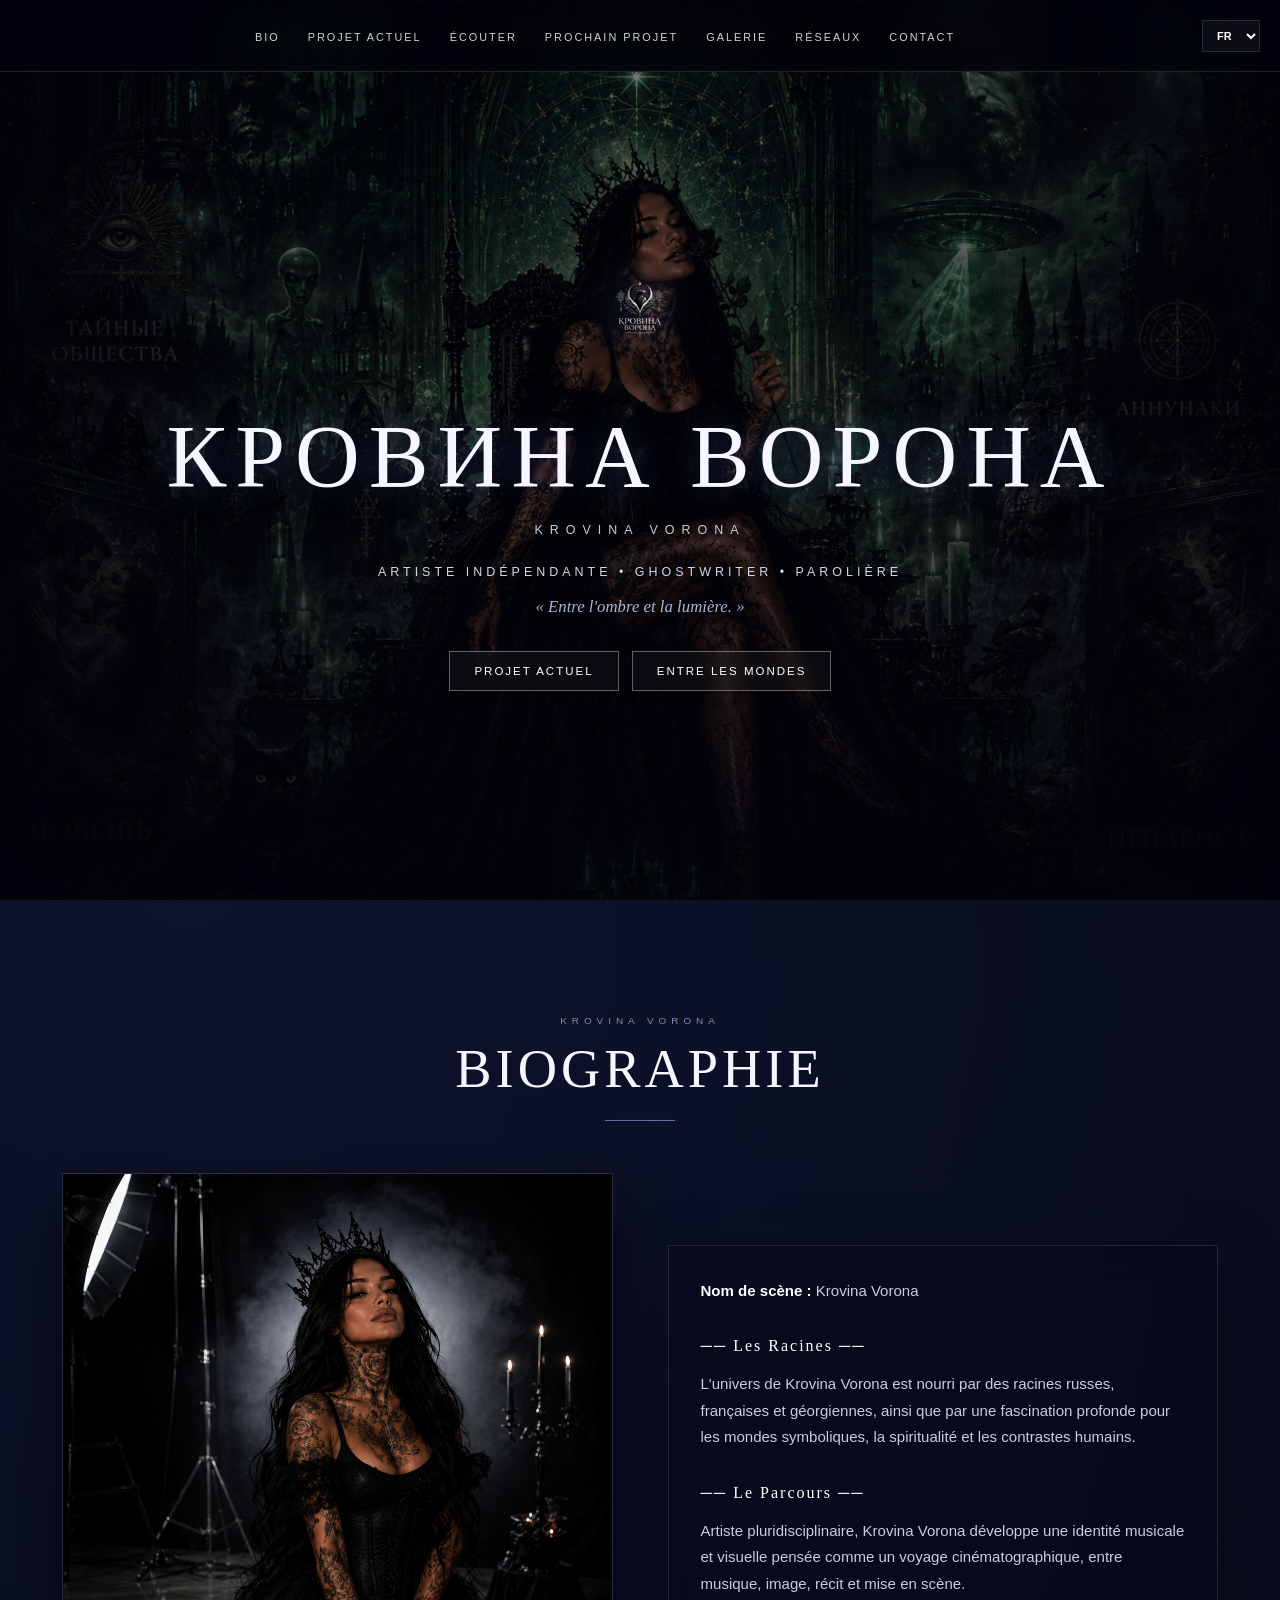
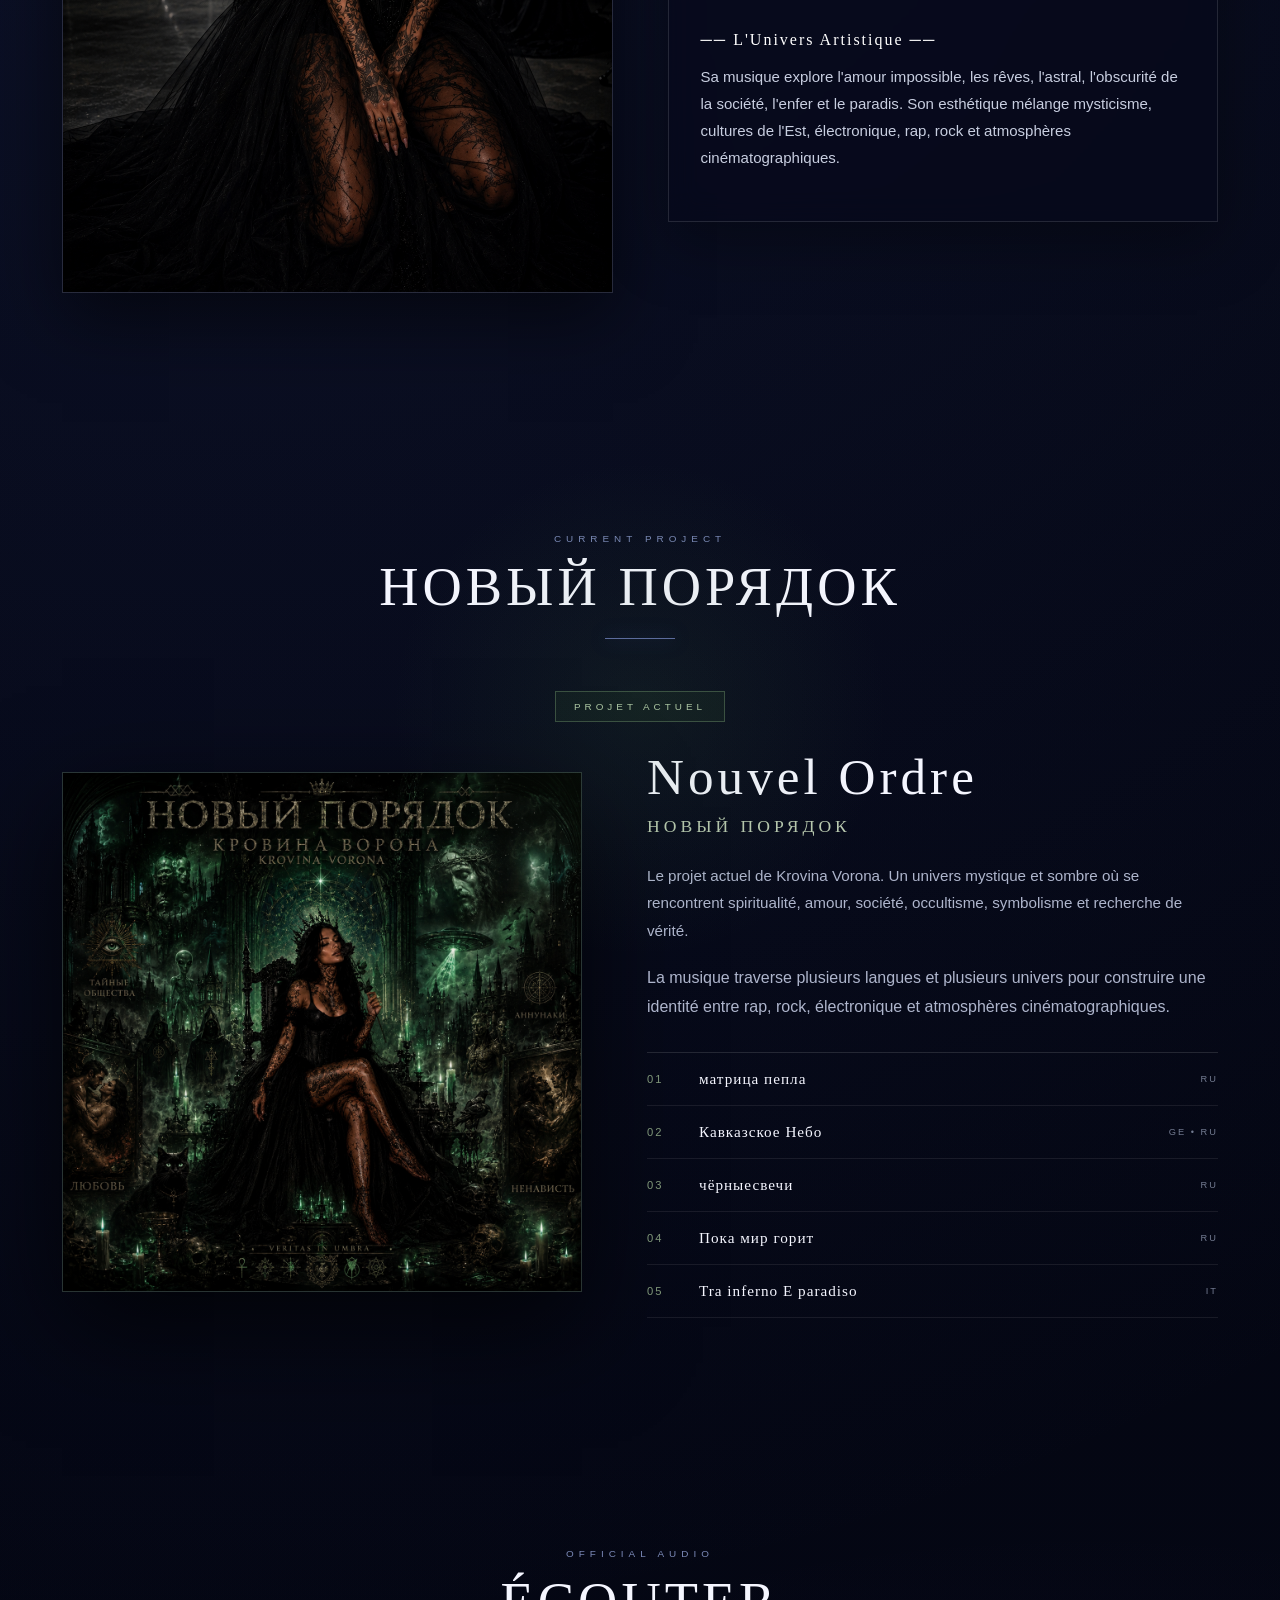
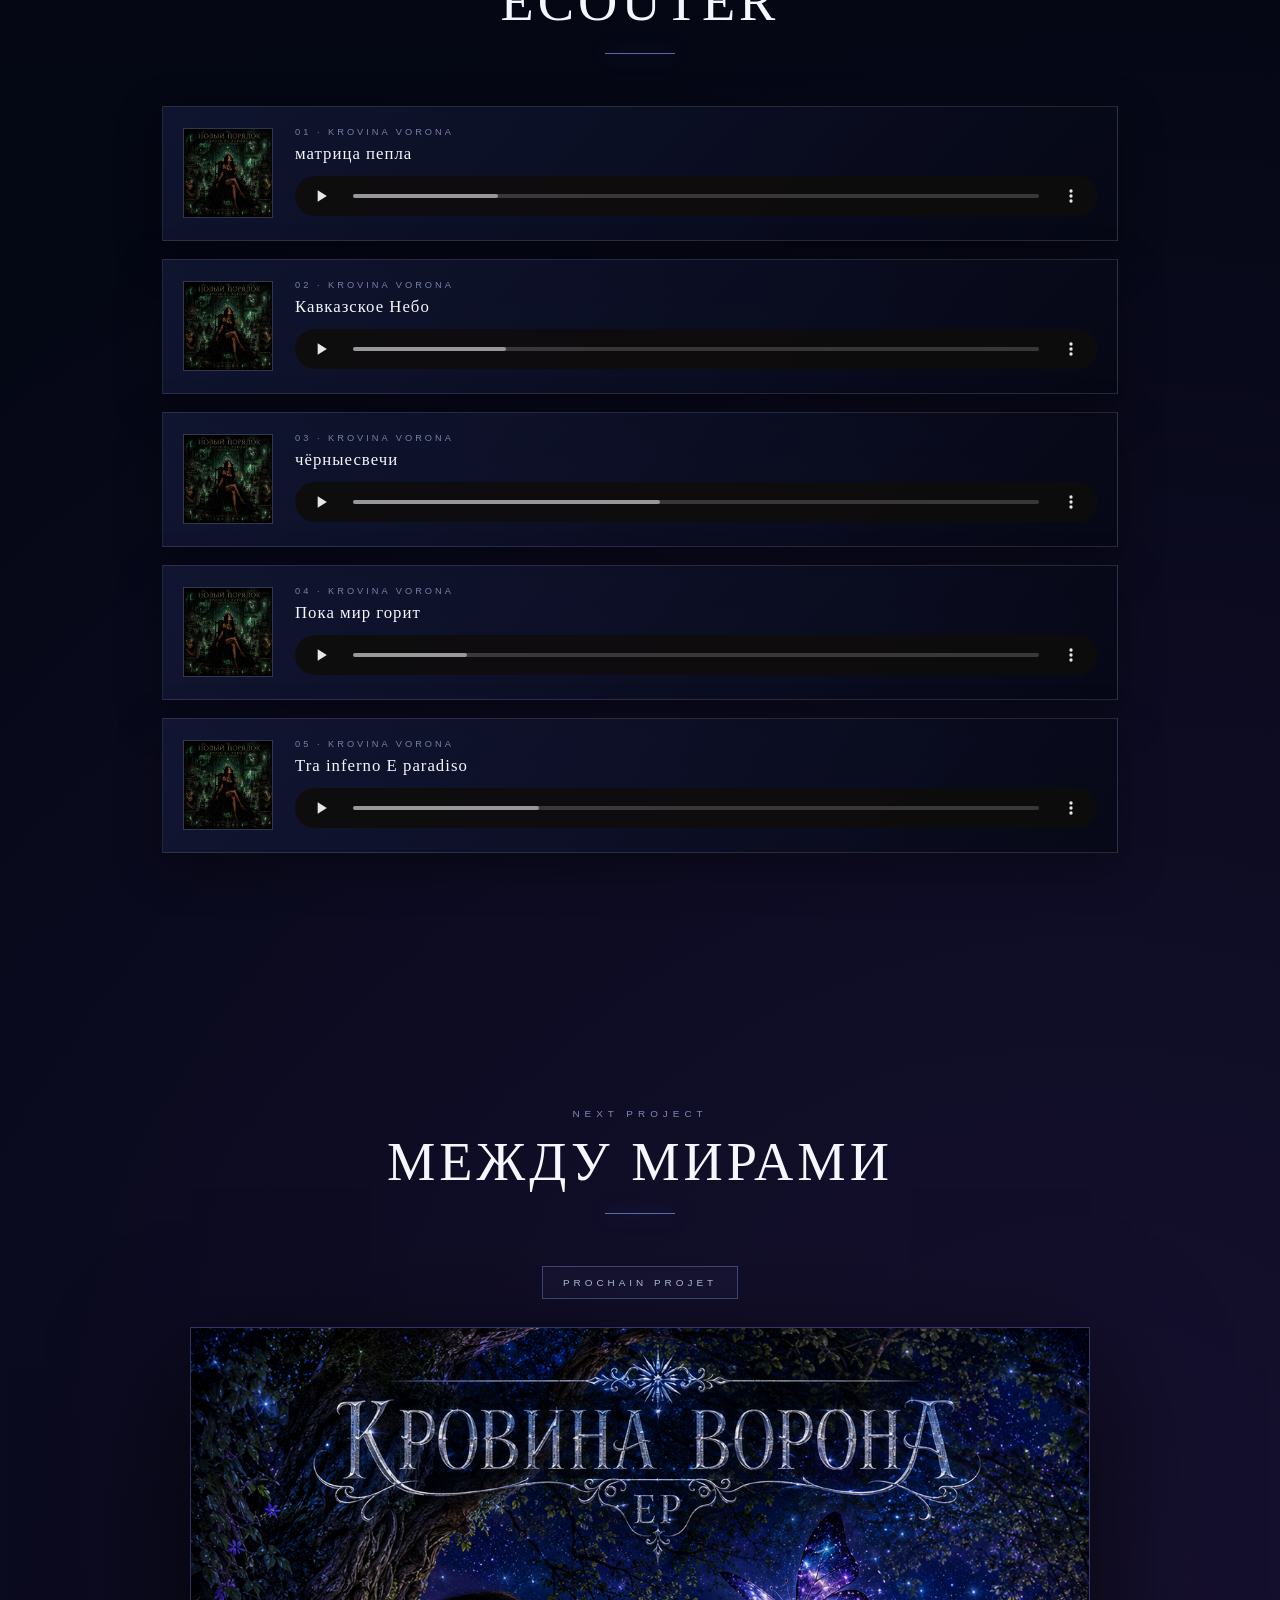
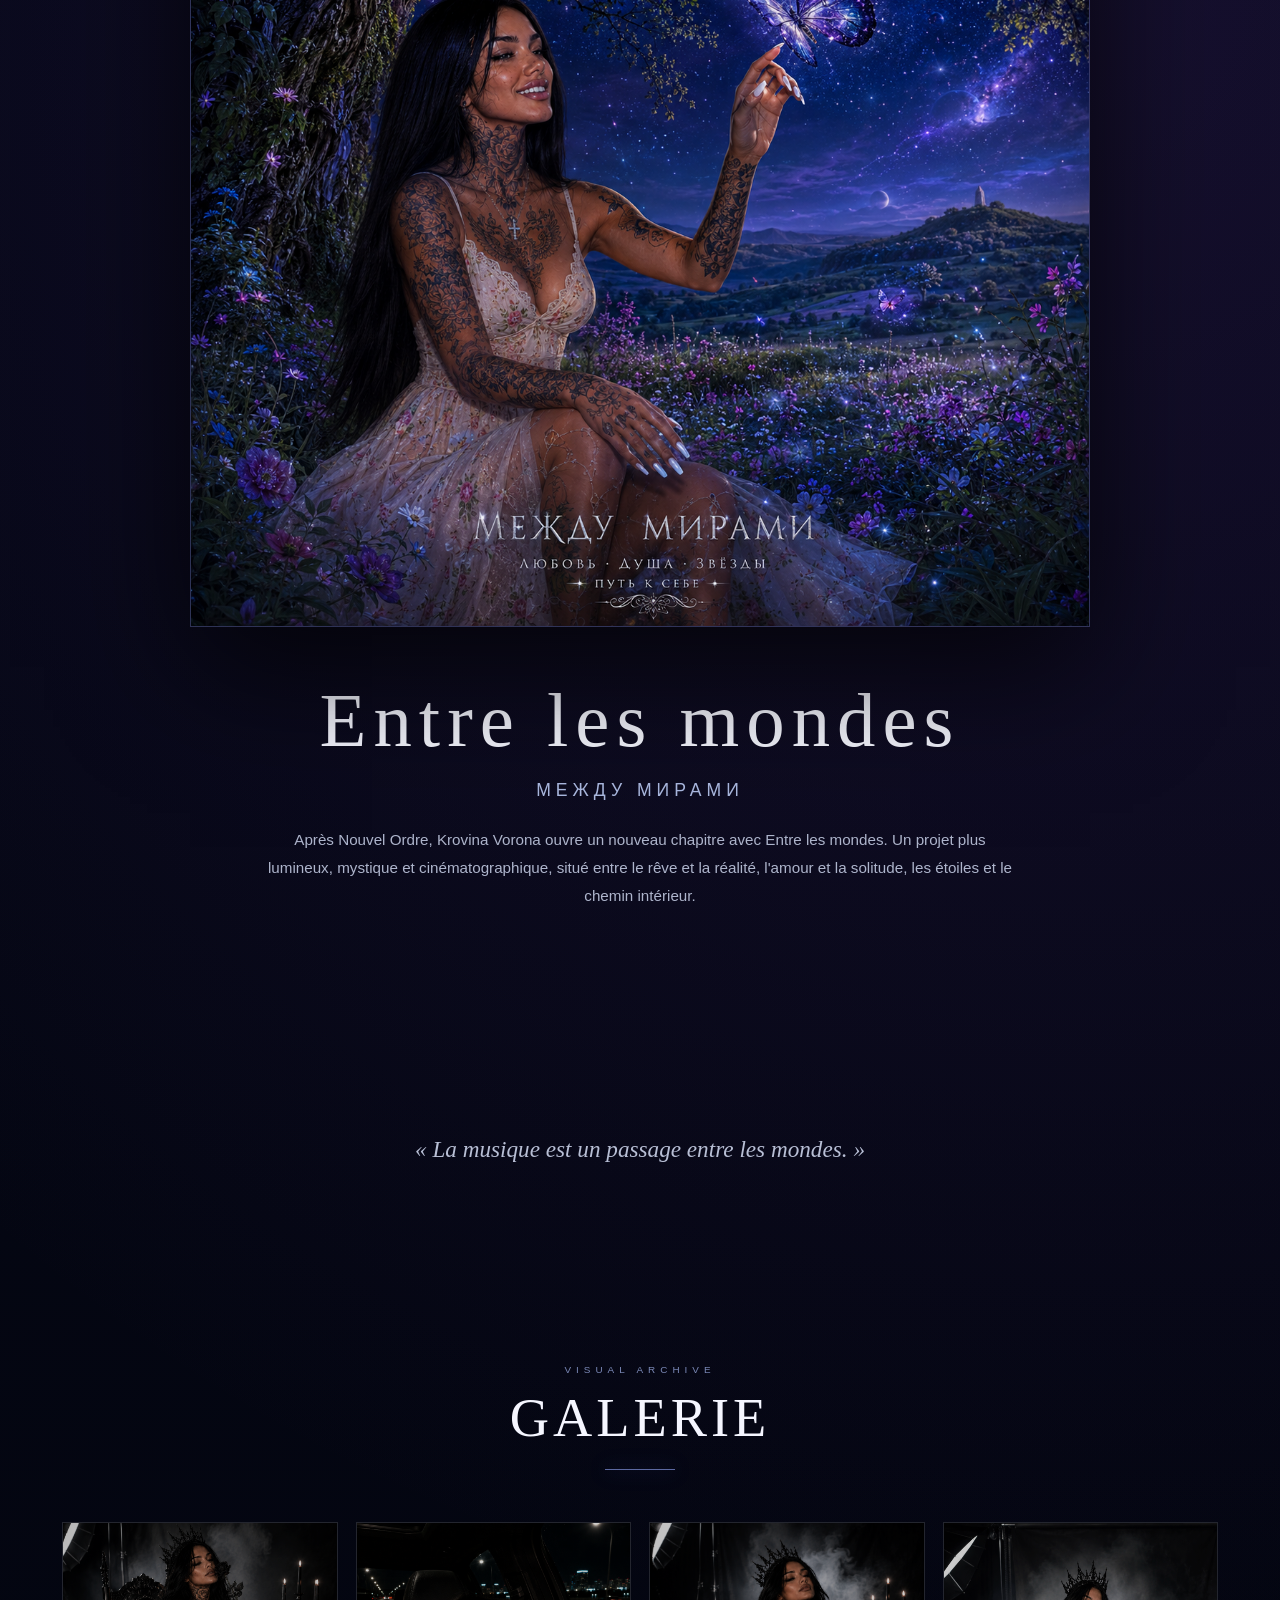
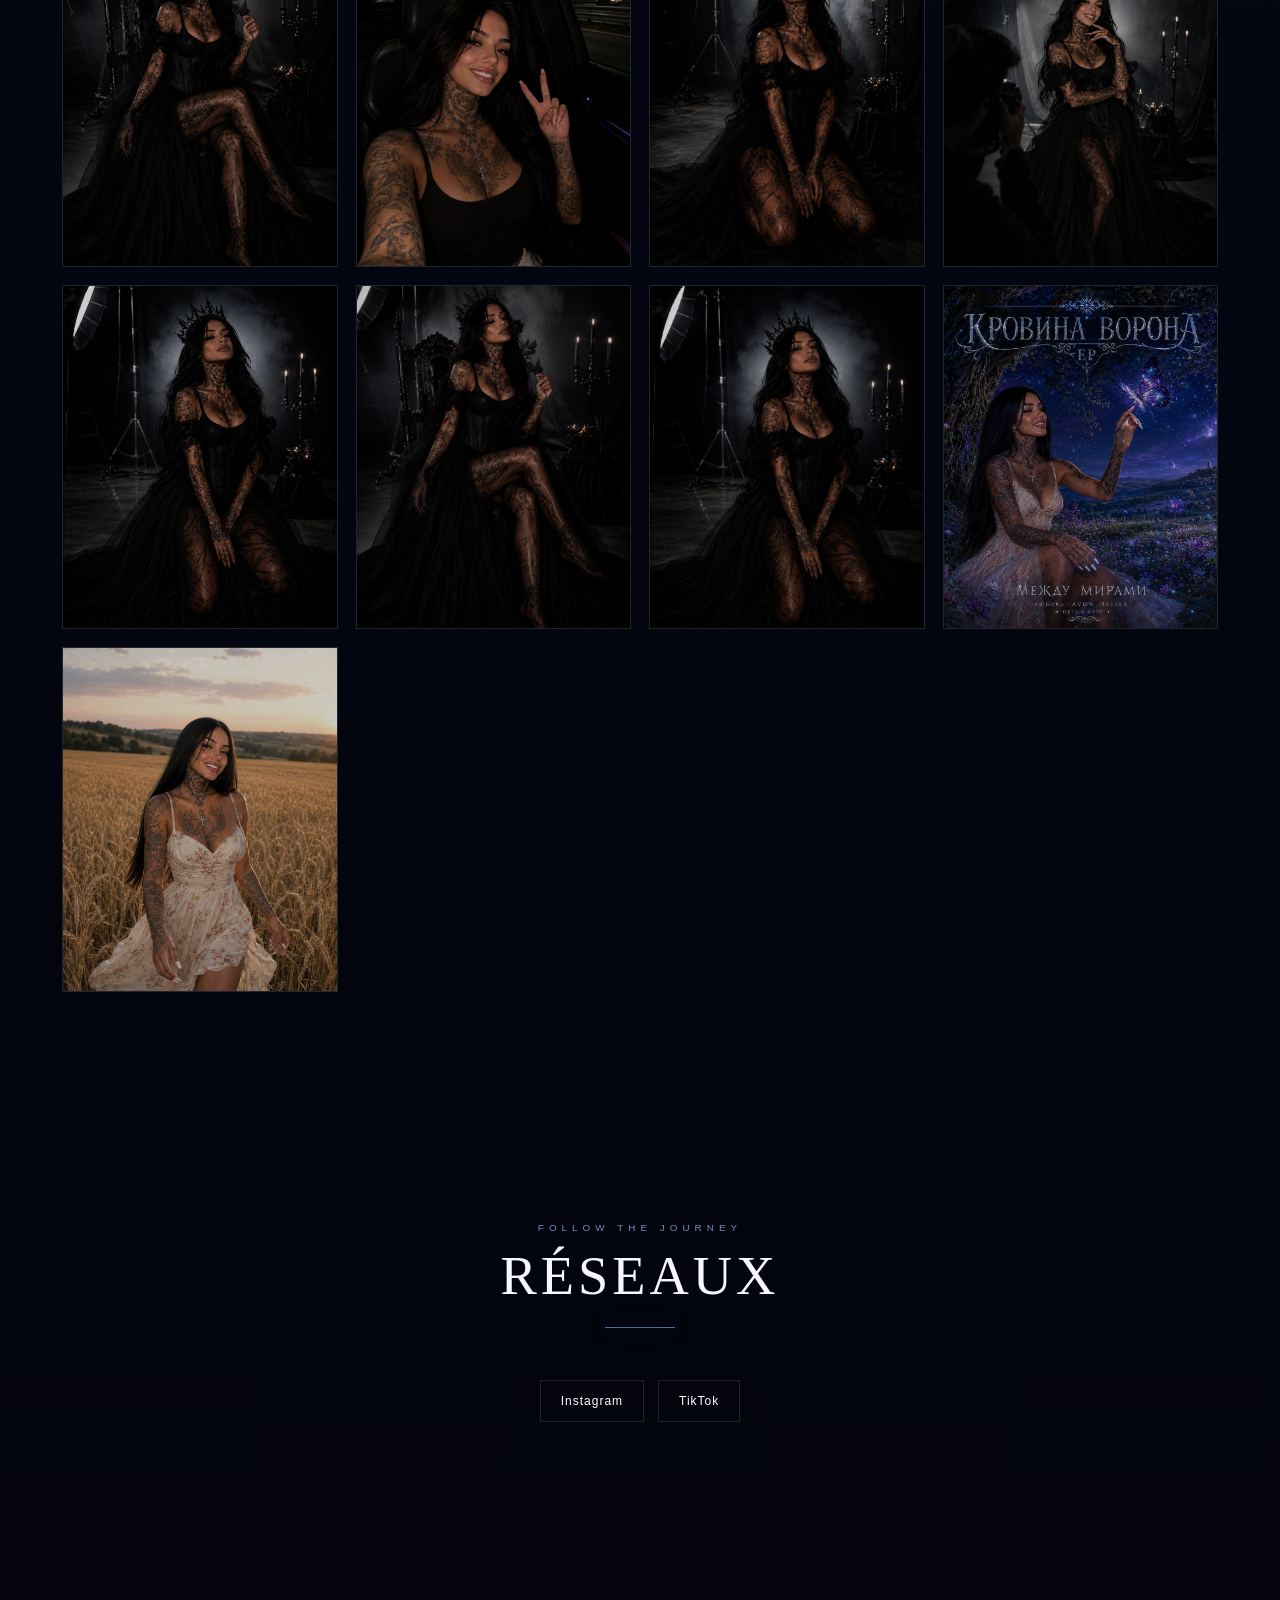
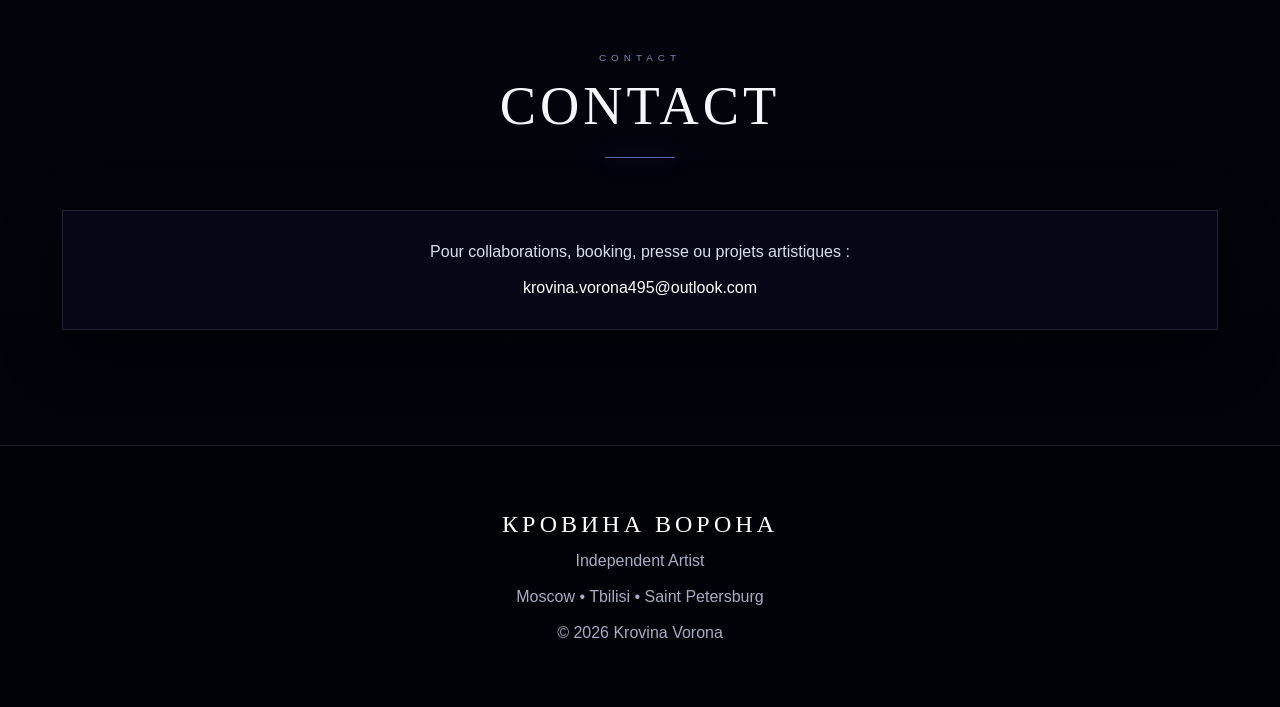
==== commit 52395c2d: "modify website" ====
--- a/index.html
+++ b/index.html
@@ -1,4 +1,3 @@
-```html
 <!DOCTYPE html>
 <html lang="fr">
 <head>
@@ -7,34 +6,48 @@
 
 <title>Krovina Vorona | Official</title>
 
-<meta name="description" content="Krovina Vorona — artiste indépendante russo-franco-géorgienne. Musique, mysticisme, spiritualité et mondes cinématographiques.">
+<meta name="description"
+content="Krovina Vorona — artiste indépendante. Nouvel Ordre. Entre les mondes.">
+
+<meta name="theme-color" content="#02030a">
 
 <meta property="og:title" content="Krovina Vorona">
-<meta property="og:description" content="Official website of Krovina Vorona">
-<meta property="og:image" content="94E6FE95-D340-4C31-A3B5-E02E1891F429.png">
-<meta property="og:type" content="website">
-
-<link rel="icon" href="9504EC44-00EE-4245-A6B1-A9F9637DB6C6.png">
-
-<link rel="preconnect" href="https://fonts.googleapis.com">
-<link rel="preconnect" href="https://fonts.gstatic.com" crossorigin>
-
-<link
-href="https://fonts.googleapis.com/css2?family=Cinzel:wght@400;500;600;700&family=Inter:wght@300;400;500;600&display=swap"
-rel="stylesheet">
+<meta property="og:description"
+content="Nouvel Ordre — projet actuel. Entre les mondes — prochain projet.">
+<meta property="og:image"
+content="94E6FE95-D340-4C31-A3B5-E02E1891F429.png">
+
+<link rel="icon"
+href="9504EC44-00EE-4245-A6B1-A9F9637DB6C6.png">
 
 <style>
+
+/* =========================================================
+   ROOT
+========================================================= */
 
 :root{
     --bg:#02030a;
-    --bg2:#070b1c;
-    --blue:#6f8cff;
-    --violet:#9b6cff;
+    --bg2:#060817;
+    --bg3:#0a1022;
+
+    --blue:#718dff;
+    --violet:#9d70ff;
+
+    --green:#71966e;
+    --green-dark:#142718;
+
     --white:#f5f6ff;
-    --muted:#aab1ca;
+    --muted:#aeb5cc;
+
     --line:rgba(255,255,255,.12);
-    --card:rgba(7,10,27,.76);
-}
+
+    --card:rgba(7,10,27,.78);
+}
+
+/* =========================================================
+   RESET
+========================================================= */
 
 *{
     box-sizing:border-box;
@@ -49,50 +62,86 @@
 
 body{
     color:var(--white);
-    font-family:Inter,sans-serif;
+    font-family:
+        Inter,
+        Arial,
+        Helvetica,
+        sans-serif;
 
     background:
-        radial-gradient(circle at 15% 15%,rgba(66,90,190,.18),transparent 28%),
-        radial-gradient(circle at 85% 60%,rgba(122,64,190,.16),transparent 32%),
-        linear-gradient(180deg,#02030a,#050817 55%,#02030a);
+        radial-gradient(
+            circle at 15% 10%,
+            rgba(66,90,190,.18),
+            transparent 30%
+        ),
+        radial-gradient(
+            circle at 85% 55%,
+            rgba(122,64,190,.15),
+            transparent 34%
+        ),
+        linear-gradient(
+            180deg,
+            #02030a 0%,
+            #050817 50%,
+            #02030a 100%
+        );
 
     overflow-x:hidden;
 }
 
-/* STAR FIELD */
-
-body:before{
+body::before{
     content:"";
     position:fixed;
     inset:0;
     pointer-events:none;
     z-index:-1;
-    opacity:.55;
+    opacity:.45;
 
     background-image:
-        radial-gradient(circle,rgba(255,255,255,.8) 0 1px,transparent 1.5px),
-        radial-gradient(circle,rgba(140,160,255,.55) 0 1px,transparent 1.5px);
-
-    background-size:180px 180px,310px 310px;
-    background-position:20px 30px,90px 120px;
-}
-
-/* NAVIGATION */
+        radial-gradient(
+            circle,
+            rgba(255,255,255,.8) 0 1px,
+            transparent 1.5px
+        ),
+        radial-gradient(
+            circle,
+            rgba(140,160,255,.55) 0 1px,
+            transparent 1.5px
+        );
+
+    background-size:
+        180px 180px,
+        310px 310px;
+
+    background-position:
+        20px 30px,
+        90px 120px;
+}
+
+/* =========================================================
+   NAVIGATION
+========================================================= */
 
 nav{
     position:fixed;
     top:0;
     left:0;
+
     width:100%;
     min-height:72px;
+
     z-index:1000;
 
     display:flex;
     align-items:center;
     justify-content:center;
 
-    background:rgba(2,3,10,.78);
+    padding:10px 90px 10px 20px;
+
+    background:rgba(2,3,10,.82);
+
     backdrop-filter:blur(18px);
+    -webkit-backdrop-filter:blur(18px);
 
     border-bottom:1px solid var(--line);
 }
@@ -100,36 +149,52 @@
 nav ul{
     display:flex;
     gap:28px;
+
     list-style:none;
+
     align-items:center;
+    justify-content:center;
+
+    flex-wrap:wrap;
 }
 
 nav a{
     color:white;
     text-decoration:none;
-    font-size:.72rem;
+
+    font-size:.68rem;
     letter-spacing:2px;
     text-transform:uppercase;
+
     opacity:.82;
+
     transition:.3s;
 }
 
 nav a:hover{
     opacity:1;
-    text-shadow:0 0 18px rgba(130,150,255,.8);
+
+    text-shadow:
+        0 0 18px rgba(130,150,255,.8);
 }
 
 .lang-selector{
     position:absolute;
-    right:22px;
+    right:20px;
 
     background:rgba(255,255,255,.04);
+
     color:white;
 
     border:1px solid var(--line);
+
     padding:8px 10px;
 
-    font:600 .7rem Inter;
+    font:
+        600 .68rem
+        Arial,
+        sans-serif;
+
     cursor:pointer;
 }
 
@@ -138,64 +203,180 @@
     color:white;
 }
 
-/* HERO */
+/* =========================================================
+   GENERAL
+========================================================= */
+
+section{
+    max-width:1200px;
+
+    margin:auto;
+
+    padding:
+        115px
+        22px;
+}
+
+.section-head{
+    text-align:center;
+
+    margin-bottom:52px;
+}
+
+.kicker{
+    font-size:.62rem;
+
+    letter-spacing:5px;
+
+    text-transform:uppercase;
+
+    color:#7b89b7;
+
+    margin-bottom:12px;
+}
+
+.section-title{
+    font-family:
+        Georgia,
+        "Times New Roman",
+        serif;
+
+    font-weight:500;
+
+    font-size:
+        clamp(2rem,5vw,3.4rem);
+
+    letter-spacing:4px;
+}
+
+.line{
+    width:70px;
+    height:1px;
+
+    background:
+        rgba(150,170,255,.6);
+
+    margin:20px auto 0;
+
+    box-shadow:
+        0 0 18px
+        rgba(100,130,255,.5);
+}
+
+.card{
+    background:var(--card);
+
+    border:1px solid var(--line);
+
+    padding:32px;
+
+    box-shadow:
+        0 20px 60px
+        rgba(0,0,0,.35);
+
+    backdrop-filter:blur(15px);
+    -webkit-backdrop-filter:blur(15px);
+}
+
+/* =========================================================
+   HERO
+========================================================= */
 
 .hero{
     min-height:100vh;
 
     display:flex;
+
     align-items:center;
     justify-content:center;
+
     text-align:center;
 
-    padding:110px 20px 70px;
+    padding:
+        120px
+        20px
+        80px;
 
     position:relative;
+
     overflow:hidden;
 
     background:
-        linear-gradient(rgba(2,3,10,.34),rgba(2,3,10,.82)),
-        url("94E6FE95-D340-4C31-A3B5-E02E1891F429.png") center/cover no-repeat;
-}
-
-.hero:after{
+        linear-gradient(
+            rgba(2,3,10,.35),
+            rgba(2,3,10,.88)
+        ),
+        url("94E6FE95-D340-4C31-A3B5-E02E1891F429.png")
+        center/cover
+        no-repeat;
+}
+
+.hero::after{
     content:"";
+
     position:absolute;
+
     inset:0;
 
     background:
-        radial-gradient(circle,transparent 20%,rgba(2,3,10,.35) 65%,rgba(2,3,10,.9) 100%);
+        radial-gradient(
+            circle,
+            transparent 18%,
+            rgba(2,3,10,.35) 62%,
+            rgba(2,3,10,.95) 100%
+        );
 }
 
 .hero-content{
     position:relative;
+
     z-index:2;
+
     max-width:1000px;
 }
 
 .logo{
     width:125px;
     height:125px;
+
     object-fit:contain;
 
-    filter:drop-shadow(0 0 25px rgba(120,145,255,.55));
+    filter:
+        drop-shadow(
+            0 0 25px
+            rgba(120,145,255,.55)
+        );
 
     margin-bottom:25px;
 }
 
 .hero h1{
-    font:500 clamp(2.5rem,7vw,6.2rem) Cinzel,serif;
+    font-family:
+        Georgia,
+        "Times New Roman",
+        serif;
+
+    font-weight:500;
+
+    font-size:
+        clamp(2.4rem,7vw,6.2rem);
+
     letter-spacing:9px;
 
-    text-shadow:0 0 35px rgba(110,130,255,.3);
+    text-shadow:
+        0 0 35px
+        rgba(110,130,255,.3);
 }
 
 .hero h2{
     margin-top:16px;
 
-    font-size:.8rem;
+    font-size:.78rem;
+
     letter-spacing:7px;
+
     color:#c7cce0;
+
     font-weight:300;
 }
 
@@ -203,6 +384,7 @@
     margin-top:28px;
 
     font-size:.78rem;
+
     letter-spacing:4px;
 
     text-transform:uppercase;
@@ -213,15 +395,24 @@
 .hero-quote{
     margin-top:18px;
 
-    font:italic 1.05rem Cinzel;
+    font-family:
+        Georgia,
+        serif;
+
+    font-style:italic;
+
+    font-size:1.05rem;
+
     color:#aab5d6;
 }
 
 .buttons{
     display:flex;
+
     gap:14px;
 
     justify-content:center;
+
     flex-wrap:wrap;
 
     margin-top:34px;
@@ -230,19 +421,28 @@
 .btn{
     display:inline-flex;
 
-    padding:13px 24px;
-
-    border:1px solid rgba(255,255,255,.35);
+    align-items:center;
+    justify-content:center;
+
+    padding:
+        13px 24px;
+
+    border:
+        1px solid
+        rgba(255,255,255,.35);
 
     color:white;
+
     text-decoration:none;
 
     letter-spacing:2px;
+
     font-size:.72rem;
 
     text-transform:uppercase;
 
-    background:rgba(255,255,255,.035);
+    background:
+        rgba(255,255,255,.035);
 
     transition:.3s;
 
@@ -251,91 +451,45 @@
 
 .btn:hover{
     background:white;
+
     color:#03040a;
 
-    box-shadow:0 0 30px rgba(120,140,255,.35);
-}
-
-/* SECTIONS */
-
-section{
-    max-width:1200px;
-    margin:auto;
-
-    padding:105px 22px;
-}
-
-.section-head{
-    text-align:center;
-    margin-bottom:52px;
-}
-
-.kicker{
-    font-size:.62rem;
-    letter-spacing:5px;
-
-    text-transform:uppercase;
-
-    color:#7180ad;
-
-    margin-bottom:12px;
-}
-
-.section-title{
-    font:500 clamp(1.9rem,5vw,3rem) Cinzel;
-    letter-spacing:4px;
-}
-
-.line{
-    width:70px;
-    height:1px;
-
-    background:rgba(150,170,255,.6);
-
-    margin:20px auto 0;
-
-    box-shadow:0 0 18px rgba(100,130,255,.5);
-}
-
-/* BIO */
+    box-shadow:
+        0 0 30px
+        rgba(120,140,255,.35);
+}
+
+/* =========================================================
+   BIO
+========================================================= */
 
 .bio-grid{
     display:grid;
 
-    grid-template-columns:1fr 1fr;
+    grid-template-columns:
+        1fr 1fr;
 
     gap:55px;
 
     align-items:center;
 }
 
-.bio-image img,
-.gallery img,
-.cover{
+.bio-image img{
     width:100%;
 
     display:block;
 
-    border:1px solid var(--line);
-
-    box-shadow:0 25px 70px rgba(0,0,0,.55);
-}
-
-.bio-image img{
     max-height:720px;
+
     object-fit:cover;
-}
-
-.card{
-    background:var(--card);
-
-    border:1px solid var(--line);
-
-    padding:32px;
-
-    box-shadow:0 20px 60px rgba(0,0,0,.35);
-
-    backdrop-filter:blur(15px);
+
+    border:
+        1px solid
+        var(--line);
+
+    box-shadow:
+        0 25px 70px
+        rgba(0,0,0,.55);
 }
 
 .bio-text{
@@ -355,60 +509,226 @@
 }
 
 .bio-text h3{
-    font:500 1rem Cinzel;
+    font-family:
+        Georgia,
+        serif;
+
+    font-weight:500;
+
+    font-size:1rem;
 
     letter-spacing:2px;
 
     color:white;
 
-    margin:28px 0 10px;
-}
-
-/* EP */
-
-.ep-grid{
+    margin:
+        28px
+        0
+        10px;
+}
+
+/* =========================================================
+   CURRENT PROJECT — NOUVEL ORDRE
+========================================================= */
+
+.current-project{
+    position:relative;
+
+    padding-top:125px;
+}
+
+.current-project::before{
+    content:"";
+
+    position:absolute;
+
+    width:500px;
+    height:500px;
+
+    top:5%;
+    left:50%;
+
+    transform:translateX(-50%);
+
+    background:
+        radial-gradient(
+            circle,
+            rgba(70,120,70,.13),
+            transparent 70%
+        );
+
+    pointer-events:none;
+}
+
+.project-status{
+    text-align:center;
+
+    margin-bottom:25px;
+}
+
+.status-badge{
+    display:inline-block;
+
+    padding:
+        9px 18px;
+
+    border:
+        1px solid
+        rgba(140,180,130,.35);
+
+    color:#b8cfae;
+
+    background:
+        rgba(40,75,40,.18);
+
+    font-size:.62rem;
+
+    letter-spacing:4px;
+
+    text-transform:uppercase;
+}
+
+.current-layout{
     display:grid;
 
-    grid-template-columns:minmax(300px,470px) 1fr;
-
-    gap:60px;
+    grid-template-columns:
+        minmax(300px,520px)
+        1fr;
+
+    gap:65px;
 
     align-items:center;
 }
 
-.ep-copy h3{
-    font:500 2rem Cinzel;
-
-    letter-spacing:3px;
-
-    margin-bottom:15px;
-}
-
-.ep-copy p{
+.current-cover{
+    width:100%;
+
+    display:block;
+
+    border:
+        1px solid
+        rgba(145,180,130,.25);
+
+    box-shadow:
+        0 35px 100px
+        rgba(0,0,0,.7);
+
+    transition:.5s;
+}
+
+.current-cover:hover{
+    transform:
+        scale(1.015);
+
+    box-shadow:
+        0 40px 110px
+        rgba(70,120,70,.18);
+}
+
+.project-copy h3{
+    font-family:
+        Georgia,
+        "Times New Roman",
+        serif;
+
+    font-weight:500;
+
+    font-size:
+        clamp(2rem,4vw,3.5rem);
+
+    letter-spacing:4px;
+
+    margin-bottom:10px;
+}
+
+.project-russian{
+    font-family:
+        Georgia,
+        serif;
+
+    font-size:1.1rem;
+
+    letter-spacing:4px;
+
+    color:#b9c9b0;
+
+    margin-bottom:25px;
+}
+
+.project-copy p{
     color:var(--muted);
 
     line-height:1.8;
 
-    margin-bottom:18px;
-}
-
-/* QUOTE */
-
-.quote{
-    text-align:center;
-
-    max-width:850px;
-
-    margin:auto;
-
-    color:#b8bfd5;
-
-    font:italic clamp(1.1rem,2vw,1.45rem) Cinzel;
-
-    line-height:1.7;
-}
-
-/* AUDIO */
+    margin-bottom:20px;
+}
+
+.project-description{
+    font-size:.95rem;
+}
+
+.tracklist{
+    margin-top:30px;
+
+    border-top:
+        1px solid
+        var(--line);
+}
+
+.track{
+    display:flex;
+
+    align-items:center;
+
+    gap:18px;
+
+    padding:
+        17px 0;
+
+    border-bottom:
+        1px solid
+        rgba(255,255,255,.08);
+}
+
+.track-number{
+    width:34px;
+
+    color:#7f9679;
+
+    font-size:.7rem;
+
+    letter-spacing:2px;
+}
+
+.track-title{
+    flex:1;
+
+    font-family:
+        Georgia,
+        serif;
+
+    font-size:.95rem;
+
+    letter-spacing:1px;
+}
+
+.track-language{
+    font-size:.58rem;
+
+    letter-spacing:2px;
+
+    color:#737b91;
+
+    text-transform:uppercase;
+}
+
+/* =========================================================
+   AUDIO
+========================================================= */
+
+.audio-section{
+    max-width:1000px;
+}
 
 .audio-list{
     display:grid;
@@ -419,9 +739,10 @@
 .audio-card{
     display:grid;
 
-    grid-template-columns:72px 1fr;
-
-    gap:20px;
+    grid-template-columns:
+        90px 1fr;
+
+    gap:22px;
 
     align-items:center;
 
@@ -434,26 +755,34 @@
             rgba(5,7,20,.82)
         );
 
-    border:1px solid var(--line);
-
-    box-shadow:0 15px 45px rgba(0,0,0,.35);
+    border:
+        1px solid
+        var(--line);
+
+    box-shadow:
+        0 15px 45px
+        rgba(0,0,0,.35);
 
     transition:.3s;
 }
 
 .audio-card:hover{
-    border-color:rgba(130,150,255,.35);
-
-    transform:translateY(-2px);
+    border-color:
+        rgba(130,150,255,.35);
+
+    transform:
+        translateY(-2px);
 }
 
 .audio-cover{
-    width:72px;
-    height:72px;
+    width:90px;
+    height:90px;
 
     object-fit:cover;
 
-    border:1px solid var(--line);
+    border:
+        1px solid
+        rgba(255,255,255,.15);
 }
 
 .audio-meta .label{
@@ -465,11 +794,15 @@
 
     text-transform:uppercase;
 
-    margin-bottom:6px;
+    margin-bottom:7px;
 }
 
 .audio-title{
-    font:500 1rem Cinzel;
+    font-family:
+        Georgia,
+        serif;
+
+    font-size:1.05rem;
 
     letter-spacing:1px;
 
@@ -478,18 +811,186 @@
 
 audio{
     width:100%;
+
     height:40px;
 
-    filter:invert(1) opacity(.9);
-}
-
-/* GALLERY */
+    filter:
+        invert(1)
+        opacity(.9);
+}
+
+/* =========================================================
+   UPCOMING PROJECT — ENTRE LES MONDES
+========================================================= */
+
+.upcoming{
+    max-width:1200px;
+
+    text-align:center;
+
+    padding-top:140px;
+    padding-bottom:140px;
+}
+
+.upcoming-intro{
+    max-width:850px;
+
+    margin:
+        0 auto
+        40px;
+
+    color:#b8bfd5;
+
+    line-height:1.8;
+
+    font-size:.95rem;
+}
+
+.upcoming-cover-wrap{
+    position:relative;
+
+    max-width:900px;
+
+    margin:
+        0 auto
+        50px;
+}
+
+.upcoming-cover-wrap::before{
+    content:"";
+
+    position:absolute;
+
+    inset:-25px;
+
+    background:
+        radial-gradient(
+            circle,
+            rgba(90,110,255,.18),
+            transparent 68%
+        );
+
+    z-index:-1;
+}
+
+.upcoming-cover{
+    width:100%;
+
+    display:block;
+
+    border:
+        1px solid
+        rgba(150,170,255,.25);
+
+    box-shadow:
+        0 40px 120px
+        rgba(0,0,0,.72);
+}
+
+.upcoming-title{
+    font-family:
+        Georgia,
+        "Times New Roman",
+        serif;
+
+    font-size:
+        clamp(2.4rem,6vw,5rem);
+
+    font-weight:500;
+
+    letter-spacing:7px;
+
+    margin-bottom:15px;
+}
+
+.upcoming-russian{
+    font-size:1.1rem;
+
+    letter-spacing:5px;
+
+    color:#aab8df;
+
+    margin-bottom:25px;
+}
+
+.upcoming-label{
+    display:inline-block;
+
+    margin-bottom:28px;
+
+    padding:
+        10px 20px;
+
+    border:
+        1px solid
+        rgba(150,170,255,.35);
+
+    background:
+        rgba(80,90,160,.08);
+
+    color:#b8c2e4;
+
+    font-size:.62rem;
+
+    letter-spacing:4px;
+
+    text-transform:uppercase;
+}
+
+.upcoming-text{
+    max-width:750px;
+
+    margin:auto;
+
+    color:#aeb5cc;
+
+    line-height:1.85;
+
+    font-size:.95rem;
+}
+
+/* =========================================================
+   QUOTE
+========================================================= */
+
+.quote-section{
+    padding:
+        80px 22px;
+}
+
+.quote{
+    text-align:center;
+
+    max-width:850px;
+
+    margin:auto;
+
+    color:#b8bfd5;
+
+    font-family:
+        Georgia,
+        serif;
+
+    font-style:italic;
+
+    font-size:
+        clamp(1.1rem,2vw,1.45rem);
+
+    line-height:1.7;
+}
+
+/* =========================================================
+   GALLERY
+========================================================= */
 
 .gallery{
     display:grid;
 
     grid-template-columns:
-        repeat(auto-fit,minmax(230px,1fr));
+        repeat(
+            auto-fit,
+            minmax(230px,1fr)
+        );
 
     gap:18px;
 }
@@ -499,28 +1000,37 @@
 
     aspect-ratio:4/5;
 
-    border:1px solid var(--line);
+    border:
+        1px solid
+        var(--line);
 
     background:#050711;
 }
 
 .gallery-item img{
+    width:100%;
     height:100%;
 
     object-fit:cover;
 
     transition:.6s;
 
-    filter:brightness(.8) saturate(.9);
+    filter:
+        brightness(.82)
+        saturate(.9);
 }
 
 .gallery-item:hover img{
     transform:scale(1.05);
 
-    filter:brightness(1) saturate(1);
-}
-
-/* SOCIALS */
+    filter:
+        brightness(1)
+        saturate(1);
+}
+
+/* =========================================================
+   SOCIALS
+========================================================= */
 
 .socials{
     display:flex;
@@ -537,9 +1047,12 @@
 
     text-decoration:none;
 
-    border:1px solid var(--line);
-
-    padding:13px 20px;
+    border:
+        1px solid
+        var(--line);
+
+    padding:
+        13px 20px;
 
     letter-spacing:1px;
 
@@ -550,10 +1063,13 @@
 
 .socials a:hover{
     background:white;
+
     color:#03040a;
 }
 
-/* CONTACT */
+/* =========================================================
+   CONTACT
+========================================================= */
 
 .contact{
     text-align:center;
@@ -565,24 +1081,25 @@
     color:white;
 
     text-decoration:none;
-
-    font-size:1.05rem;
-
-    letter-spacing:1px;
 }
 
 .contact a:hover{
-    text-shadow:0 0 18px rgba(130,150,255,.8);
-}
-
-/* FOOTER */
+    text-decoration:underline;
+}
+
+/* =========================================================
+   FOOTER
+========================================================= */
 
 footer{
     text-align:center;
 
-    padding:60px 20px;
-
-    border-top:1px solid var(--line);
+    padding:
+        65px 20px;
+
+    border-top:
+        1px solid
+        var(--line);
 
     color:#a8aec3;
 
@@ -590,7 +1107,13 @@
 }
 
 footer h2{
-    font:500 1.5rem Cinzel;
+    font-family:
+        Georgia,
+        serif;
+
+    font-weight:500;
+
+    font-size:1.5rem;
 
     color:white;
 
@@ -599,12 +1122,15 @@
     margin-bottom:14px;
 }
 
-/* ANIMATION */
+/* =========================================================
+   ANIMATION
+========================================================= */
 
 .fade{
     opacity:0;
 
-    transform:translateY(25px);
+    transform:
+        translateY(25px);
 
     transition:
         opacity .9s,
@@ -617,42 +1143,28 @@
     transform:none;
 }
 
-/* AUDIO ACTIVE */
-
-.audio-card.playing{
-    border-color:rgba(130,150,255,.65);
-
-    box-shadow:
-        0 0 30px rgba(100,120,255,.15),
-        0 15px 45px rgba(0,0,0,.35);
-}
-
-/* MOBILE */
+/* =========================================================
+   RESPONSIVE
+========================================================= */
 
 @media(max-width:850px){
 
     nav{
-        height:auto;
-
         min-height:68px;
 
         padding:
             10px
-            60px
+            65px
             10px
             10px;
     }
 
     nav ul{
         gap:12px;
-
-        flex-wrap:wrap;
-
-        justify-content:center;
     }
 
     nav a{
-        font-size:.58rem;
+        font-size:.57rem;
 
         letter-spacing:1px;
     }
@@ -671,18 +1183,18 @@
         letter-spacing:4px;
     }
 
-    .hero-sub{
-        letter-spacing:2px;
-        line-height:1.7;
-    }
-
     .bio-grid,
-    .ep-grid{
+    .current-layout{
         grid-template-columns:1fr;
     }
 
     section{
-        padding:80px 16px;
+        padding:
+            85px 16px;
+    }
+
+    .current-project{
+        padding-top:95px;
     }
 
     .audio-card{
@@ -690,47 +1202,137 @@
     }
 
     .audio-cover{
-        width:80px;
-        height:80px;
+        width:85px;
+        height:85px;
     }
+
+    .track{
+        gap:10px;
+    }
+
+    .track-language{
+        display:none;
+    }
+
+    .upcoming{
+        padding:
+            100px 16px;
+    }
+
+    .upcoming-title{
+        letter-spacing:4px;
+    }
+
+}
+
+/* =========================================================
+   SMALL PHONES
+========================================================= */
+
+@media(max-width:500px){
+
+    .hero{
+        padding:
+            110px
+            15px
+            70px;
+    }
+
+    .logo{
+        width:100px;
+        height:100px;
+    }
+
+    .hero h1{
+        font-size:2.2rem;
+
+        letter-spacing:3px;
+    }
+
+    .hero-sub{
+        font-size:.62rem;
+
+        letter-spacing:2px;
+    }
+
+    .hero-quote{
+        font-size:.9rem;
+    }
+
+    .project-copy h3{
+        font-size:2rem;
+    }
+
+    .current-cover{
+        box-shadow:
+            0 25px 70px
+            rgba(0,0,0,.7);
+    }
+
+    .upcoming-cover-wrap{
+        margin-bottom:35px;
+    }
+
 }
 
 </style>
 </head>
 
+
 <body>
 
-<!-- NAVIGATION -->
+<!-- =======================================================
+     NAVIGATION
+======================================================= -->
 
 <nav>
 
 <ul>
 
 <li>
-<a href="#bio" data-key="nav-bio">Bio</a>
+<a href="#bio" data-key="nav-bio">
+Bio
+</a>
 </li>
 
 <li>
-<a href="#ep" data-key="nav-ep">EP</a>
+<a href="#current" data-key="nav-current">
+Projet actuel
+</a>
 </li>
 
 <li>
-<a href="#listen" data-key="nav-listen">Écouter</a>
+<a href="#listen" data-key="nav-listen">
+Écouter
+</a>
 </li>
 
 <li>
-<a href="#gallery" data-key="nav-gallery">Galerie</a>
+<a href="#upcoming" data-key="nav-upcoming">
+Prochain projet
+</a>
 </li>
 
 <li>
-<a href="#socials" data-key="nav-socials">Réseaux</a>
+<a href="#gallery" data-key="nav-gallery">
+Galerie
+</a>
 </li>
 
 <li>
-<a href="#contact" data-key="nav-contact">Contact</a>
+<a href="#socials" data-key="nav-socials">
+Réseaux
+</a>
 </li>
 
+<li>
+<a href="#contact" data-key="nav-contact">
+Contact
+</a>
+</li>
+
 </ul>
+
 
 <select
 class="lang-selector"
@@ -747,7 +1349,9 @@
 </nav>
 
 
-<!-- HERO -->
+<!-- =======================================================
+     HERO
+======================================================= -->
 
 <header class="hero">
 
@@ -758,9 +1362,13 @@
 src="9504EC44-00EE-4245-A6B1-A9F9637DB6C6.png"
 alt="Krovina Vorona">
 
-<h1>КРОВИНА ВОРОНА</h1>
-
-<h2>KROVINA VORONA</h2>
+<h1>
+КРОВИНА ВОРОНА
+</h1>
+
+<h2>
+KROVINA VORONA
+</h2>
 
 <p
 class="hero-sub"
@@ -771,22 +1379,22 @@
 <p
 class="hero-quote"
 data-key="hero-quote">
-« Entre le passé et le nouveau monde. »
+« Entre l'ombre et la lumière. »
 </p>
 
 <div class="buttons">
 
 <a
 class="btn"
-href="#listen"
-data-key="hero-btn">
-Écouter
+href="#current"
+data-key="hero-current">
+Projet actuel
 </a>
 
 <a
 class="btn"
-href="#ep"
-data-key="hero-btn2">
+href="#upcoming"
+data-key="hero-upcoming">
 Entre les mondes
 </a>
 
@@ -797,9 +1405,13 @@
 </header>
 
 
-<!-- BIO -->
-
-<section id="bio" class="fade">
+<!-- =======================================================
+     BIO
+======================================================= -->
+
+<section
+id="bio"
+class="fade">
 
 <div class="section-head">
 
@@ -839,18 +1451,23 @@
 </section>
 
 
-<!-- EP -->
-
-<section id="ep" class="fade">
+<!-- =======================================================
+     CURRENT PROJECT — NOUVEL ORDRE
+======================================================= -->
+
+<section
+id="current"
+class="fade current-project">
 
 <div class="section-head">
 
 <div class="kicker">
-NEW PROJECT
-</div>
-
-<h2 class="section-title">
-МЕЖДУ МИРАМИ
+CURRENT PROJECT
+</div>
+
+<h2
+class="section-title">
+НОВЫЙ ПОРЯДОК
 </h2>
 
 <div class="line"></div>
@@ -858,44 +1475,153 @@
 </div>
 
 
-<div class="ep-grid">
+<div class="project-status">
+
+<span class="status-badge"
+data-key="current-badge">
+Projet actuel
+</span>
+
+</div>
+
+
+<div class="current-layout">
+
+
+<!-- COVER VERTE -->
 
 <div>
 
 <img
-class="cover"
+class="current-cover"
 src="94E6FE95-D340-4C31-A3B5-E02E1891F429.png"
-alt="Krovina Vorona — Entre les mondes">
-
-</div>
-
-
-<div class="ep-copy">
+alt="Nouvel Ordre — Krovina Vorona">
+
+</div>
+
+
+<!-- INFORMATIONS -->
+
+<div class="project-copy">
 
 <h3>
-Entre les mondes
+Nouvel Ordre
 </h3>
 
+<div class="project-russian">
+НОВЫЙ ПОРЯДОК
+</div>
+
 <p
-data-key="ep-description">
-Un univers situé entre le rêve et la réalité,
-l'amour et la solitude, l'ombre et la lumière.
-Une exploration mystique et personnelle de
-Krovina Vorona.
+class="project-description"
+data-key="current-description">
+
+Le projet actuel de Krovina Vorona.
+Un univers mystique et sombre où se rencontrent
+spiritualité, amour, société, occultisme,
+symbolisme et recherche de vérité.
+
 </p>
 
-<p>
-<strong>МЕЖДУ МИРАМИ</strong>
-<br>
-Любовь • Душа • Звёзды • Путь к себе
+<p
+data-key="current-description-2">
+
+La musique traverse plusieurs langues et plusieurs
+univers pour construire une identité entre rap,
+rock, électronique et atmosphères cinématographiques.
+
 </p>
 
-<a
-class="btn"
-href="#listen"
-data-key="ep-listen">
-Écouter les morceaux
-</a>
+
+<!-- TRACKLIST -->
+
+<div class="tracklist">
+
+<div class="track">
+
+<div class="track-number">
+01
+</div>
+
+<div class="track-title">
+матрица пепла
+</div>
+
+<div class="track-language">
+RU
+</div>
+
+</div>
+
+
+<div class="track">
+
+<div class="track-number">
+02
+</div>
+
+<div class="track-title">
+Кавказское Небо
+</div>
+
+<div class="track-language">
+GE • RU
+</div>
+
+</div>
+
+
+<div class="track">
+
+<div class="track-number">
+03
+</div>
+
+<div class="track-title">
+чёрныесвечи
+</div>
+
+<div class="track-language">
+RU
+</div>
+
+</div>
+
+
+<div class="track">
+
+<div class="track-number">
+04
+</div>
+
+<div class="track-title">
+Пока мир горит
+</div>
+
+<div class="track-language">
+RU
+</div>
+
+</div>
+
+
+<div class="track">
+
+<div class="track-number">
+05
+</div>
+
+<div class="track-title">
+Tra inferno E paradiso
+</div>
+
+<div class="track-language">
+IT
+</div>
+
+</div>
+
+</div>
 
 </div>
 
@@ -904,25 +1630,13 @@
 </section>
 
 
-<!-- QUOTE -->
-
-<section class="fade">
-
-<div
-class="quote"
-data-key="quote">
-
-« La musique est un langage universel capable
-de rapprocher les êtres humains malgré leurs différences. »
-
-</div>
-
-</section>
-
-
-<!-- AUDIO -->
-
-<section id="listen" class="fade">
+<!-- =======================================================
+     AUDIO — NOUVEL ORDRE
+======================================================= -->
+
+<section
+id="listen"
+class="fade audio-section">
 
 <div class="section-head">
 
@@ -951,7 +1665,7 @@
 <img
 class="audio-cover"
 src="94E6FE95-D340-4C31-A3B5-E02E1891F429.png"
-alt="матрица пепла">
+alt="Nouvel Ordre">
 
 <div class="audio-meta">
 
@@ -981,7 +1695,7 @@
 <img
 class="audio-cover"
 src="94E6FE95-D340-4C31-A3B5-E02E1891F429.png"
-alt="Кавказское Небо">
+alt="Nouvel Ordre">
 
 <div class="audio-meta">
 
@@ -990,7 +1704,7 @@
 </div>
 
 <div class="audio-title">
-Кавказское Небо 🇬🇪🇷🇺
+Кавказское Небо
 </div>
 
 <audio
@@ -1011,7 +1725,7 @@
 <img
 class="audio-cover"
 src="94E6FE95-D340-4C31-A3B5-E02E1891F429.png"
-alt="чёрные свечи">
+alt="Nouvel Ordre">
 
 <div class="audio-meta">
 
@@ -1020,7 +1734,7 @@
 </div>
 
 <div class="audio-title">
-чёрные свечи
+чёрныесвечи
 </div>
 
 <audio
@@ -1041,7 +1755,7 @@
 <img
 class="audio-cover"
 src="94E6FE95-D340-4C31-A3B5-E02E1891F429.png"
-alt="Пока мир горит">
+alt="Nouvel Ordre">
 
 <div class="audio-meta">
 
@@ -1071,7 +1785,7 @@
 <img
 class="audio-cover"
 src="94E6FE95-D340-4C31-A3B5-E02E1891F429.png"
-alt="Tra inferno E paradiso">
+alt="Nouvel Ordre">
 
 <div class="audio-meta">
 
@@ -1093,15 +1807,106 @@
 
 </div>
 
-
 </div>
 
 </section>
 
 
-<!-- GALLERY -->
-
-<section id="gallery" class="fade">
+<!-- =======================================================
+     UPCOMING PROJECT — ENTRE LES MONDES
+======================================================= -->
+
+<section
+id="upcoming"
+class="fade upcoming">
+
+<div class="section-head">
+
+<div class="kicker">
+NEXT PROJECT
+</div>
+
+<h2
+class="section-title">
+МЕЖДУ МИРАМИ
+</h2>
+
+<div class="line"></div>
+
+</div>
+
+
+<div>
+
+<div class="upcoming-label"
+data-key="upcoming-label">
+PROCHAIN PROJET
+</div>
+
+
+<div class="upcoming-cover-wrap">
+
+<img
+class="upcoming-cover"
+src="5c4b0b54-0854-49c5-82d2-2719382a1924.png"
+alt="Entre les mondes — Krovina Vorona">
+
+</div>
+
+
+<h2 class="upcoming-title">
+Entre les mondes
+</h2>
+
+<div class="upcoming-russian">
+МЕЖДУ МИРАМИ
+</div>
+
+
+<p
+class="upcoming-text"
+data-key="upcoming-text">
+
+Après Nouvel Ordre, Krovina Vorona ouvre
+un nouveau chapitre avec Entre les mondes.
+
+Un projet plus lumineux, mystique et
+cinématographique, situé entre le rêve
+et la réalité, l'amour et la solitude,
+les étoiles et le chemin intérieur.
+
+</p>
+
+</div>
+
+</section>
+
+
+<!-- =======================================================
+     QUOTE
+======================================================= -->
+
+<section
+class="quote-section fade">
+
+<div
+class="quote"
+data-key="quote">
+
+« La musique est un passage entre les mondes. »
+
+</div>
+
+</section>
+
+
+<!-- =======================================================
+     GALERIE
+======================================================= -->
+
+<section
+id="gallery"
+class="fade">
 
 <div class="section-head">
 
@@ -1124,76 +1929,87 @@
 
 
 <div class="gallery-item">
+
 <img
 src="D370F822-448B-4EEF-BA6E-5E0FC411D803.png"
 alt="Krovina Vorona">
+
 </div>
 
 
 <div class="gallery-item">
+
 <img
 src="2746AA04-050E-4540-9AAF-927723048A2B.png"
 alt="Krovina Vorona">
+
 </div>
 
 
 <div class="gallery-item">
+
 <img
 src="IMG_5520.png"
 alt="Krovina Vorona">
+
 </div>
 
 
 <div class="gallery-item">
+
 <img
 src="7803CACA-7B01-46BB-9F39-74FB6C15057B.png"
 alt="Krovina Vorona">
+
 </div>
 
 
 <div class="gallery-item">
+
 <img
 src="19D52A46-5D89-46CF-9A56-74F76EC32A88.png"
 alt="Krovina Vorona">
+
 </div>
 
 
 <div class="gallery-item">
-<img
-src="2E1239D0-E810-4D10-B512-CA4EA508A5B4.png"
-alt="Krovina Vorona">
-</div>
-
-
-<div class="gallery-item">
+
 <img
 src="IMG_5511.jpeg"
 alt="Krovina Vorona">
+
 </div>
 
 
 <div class="gallery-item">
+
 <img
 src="IMG_5512.jpeg"
 alt="Krovina Vorona">
-</div>
-
-
-<!-- NOUVELLE IMAGE AJOUTÉE -->
+
+</div>
+
+
+<!-- NOUVELLE COVER ENTRE LES MONDES -->
 
 <div class="gallery-item">
+
+<img
+src="5c4b0b54-0854-49c5-82d2-2719382a1924.png"
+alt="Entre les mondes">
+
+</div>
+
+
+<!-- PHOTO AJOUTÉE -->
+
+<div class="gallery-item">
+
 <img
 src="ChatGPT Image 5 août 2026, 14_59_24.png"
-alt="Krovina Vorona — nouvelle photographie">
-</div>
-
-
-<!-- AUTRE IMAGE AJOUTÉE -->
-
-<div class="gallery-item">
-<img
-src="5c4b0b54-0854-49c5-82d2-2719382a1924.png"
 alt="Krovina Vorona">
+
 </div>
 
 
@@ -1202,9 +2018,13 @@
 </section>
 
 
-<!-- SOCIALS -->
-
-<section id="socials" class="fade">
+<!-- =======================================================
+     SOCIALS
+======================================================= -->
+
+<section
+id="socials"
+class="fade">
 
 <div class="section-head">
 
@@ -1228,7 +2048,7 @@
 <a
 href="https://www.instagram.com/krovina.vorona"
 target="_blank"
-rel="noopener">
+rel="noopener noreferrer">
 Instagram
 </a>
 
@@ -1236,7 +2056,7 @@
 <a
 href="https://www.tiktok.com/@krovina495"
 target="_blank"
-rel="noopener">
+rel="noopener noreferrer">
 TikTok
 </a>
 
@@ -1245,9 +2065,13 @@
 </section>
 
 
-<!-- CONTACT -->
-
-<section id="contact" class="fade">
+<!-- =======================================================
+     CONTACT
+======================================================= -->
+
+<section
+id="contact"
+class="fade">
 
 <div class="section-head">
 
@@ -1269,12 +2093,16 @@
 <div class="card contact">
 
 <p data-key="contact-text">
-Pour collaborations, booking, presse ou projets artistiques :
+
+Pour collaborations, booking, presse
+ou projets artistiques :
+
 </p>
 
 <br>
 
-<a href="mailto:krovina.vorona495@outlook.com">
+<a
+href="mailto:krovina.vorona495@outlook.com">
 krovina.vorona495@outlook.com
 </a>
 
@@ -1283,7 +2111,9 @@
 </section>
 
 
-<!-- FOOTER -->
+<!-- =======================================================
+     FOOTER
+======================================================= -->
 
 <footer>
 
@@ -1310,48 +2140,72 @@
 </footer>
 
 
+<!-- =======================================================
+     JAVASCRIPT
+======================================================= -->
+
 <script>
 
-/* =========================
+/* =========================================================
    TRANSLATIONS
-========================= */
+========================================================= */
 
 const translations = {
 
 fr:{
 
 "nav-bio":"Bio",
-"nav-ep":"EP",
+"nav-current":"Projet actuel",
 "nav-listen":"Écouter",
+"nav-upcoming":"Prochain projet",
 "nav-gallery":"Galerie",
 "nav-socials":"Réseaux",
 "nav-contact":"Contact",
 
-"hero-sub":"Artiste indépendante • Ghostwriter • Parolière",
-
-"hero-quote":"« Entre le passé et le nouveau monde. »",
-
-"hero-btn":"Écouter",
-
-"hero-btn2":"Entre les mondes",
-
-"title-bio":"BIOGRAPHIE",
-
-"title-listen":"ÉCOUTER",
-
-"title-gallery":"GALERIE",
-
-"title-socials":"RÉSEAUX",
-
-"title-contact":"CONTACT",
-
-"ep-description":
-"Un univers situé entre le rêve et la réalité, l'amour et la solitude, l'ombre et la lumière. Une exploration mystique et personnelle de Krovina Vorona.",
-
-"ep-listen":"Écouter les morceaux",
+"hero-sub":
+"Artiste indépendante • Ghostwriter • Parolière",
+
+"hero-quote":
+"« Entre l'ombre et la lumière. »",
+
+"hero-current":
+"Projet actuel",
+
+"hero-upcoming":
+"Entre les mondes",
+
+"title-bio":
+"BIOGRAPHIE",
+
+"title-listen":
+"ÉCOUTER",
+
+"title-gallery":
+"GALERIE",
+
+"title-socials":
+"RÉSEAUX",
+
+"title-contact":
+"CONTACT",
+
+"current-badge":
+"Projet actuel",
+
+"current-description":
+"Le projet actuel de Krovina Vorona. Un univers mystique et sombre où se rencontrent spiritualité, amour, société, occultisme, symbolisme et recherche de vérité.",
+
+"current-description-2":
+"La musique traverse plusieurs langues et plusieurs univers pour construire une identité entre rap, rock, électronique et atmosphères cinématographiques.",
+
+"upcoming-label":
+"PROCHAIN PROJET",
+
+"upcoming-text":
+"Après Nouvel Ordre, Krovina Vorona ouvre un nouveau chapitre avec Entre les mondes. Un projet plus lumineux, mystique et cinématographique, situé entre le rêve et la réalité, l'amour et la solitude, les étoiles et le chemin intérieur.",
 
 "quote":
-"« La musique est un langage universel capable de rapprocher les êtres humains malgré leurs différences. »",
+"« La musique est un passage entre les mondes. »",
 
 "contact-text":
 "Pour collaborations, booking, presse ou projets artistiques :",
@@ -1359,41 +2213,43 @@
 "bio-html":`
 
 <p>
-<strong>Nom complet :</strong>
-Krovina Maria Vorona Avalishvili
-<br>
 <strong>Nom de scène :</strong>
 Krovina Vorona
 </p>
 
-<h3>── Les Racines ──</h3>
+<h3>
+── Les Racines ──
+</h3>
 
 <p>
 L'univers de Krovina Vorona est nourri par
 des racines russes, françaises et géorgiennes,
-ainsi que par une forte fascination pour les
-mondes symboliques, la spiritualité et les
-contrastes humains.
+ainsi que par une fascination profonde pour
+les mondes symboliques, la spiritualité et
+les contrastes humains.
 </p>
 
-<h3>── Le Parcours ──</h3>
+<h3>
+── Le Parcours ──
+</h3>
 
 <p>
-Artiste indépendante et pluridisciplinaire,
-elle développe une identité musicale et
-visuelle pensée comme un voyage cinématographique,
+Artiste pluridisciplinaire, Krovina Vorona
+développe une identité musicale et visuelle
+pensée comme un voyage cinématographique,
 entre musique, image, récit et mise en scène.
 </p>
 
-<h3>── L'Univers Artistique ──</h3>
+<h3>
+── L'Univers Artistique ──
+</h3>
 
 <p>
 Sa musique explore l'amour impossible,
 les rêves, l'astral, l'obscurité de la société,
-l'enfer et le paradis.
-Son esthétique mélange mysticisme,
-cultures de l'Est, électronique, rap,
-rock et atmosphères cinématographiques.
+l'enfer et le paradis. Son esthétique mélange
+mysticisme, cultures de l'Est, électronique,
+rap, rock et atmosphères cinématographiques.
 </p>
 
 `
@@ -1404,8 +2260,9 @@
 en:{
 
 "nav-bio":"Bio",
-"nav-ep":"EP",
+"nav-current":"Current project",
 "nav-listen":"Listen",
+"nav-upcoming":"Next project",
 "nav-gallery":"Gallery",
 "nav-socials":"Socials",
 "nav-contact":"Contact",
@@ -1414,30 +2271,46 @@
 "Independent Artist • Ghostwriter • Songwriter",
 
 "hero-quote":
-"“Between the past and the new world.”",
-
-"hero-btn":"Listen",
-
-"hero-btn2":"Between the worlds",
-
-"title-bio":"BIOGRAPHY",
-
-"title-listen":"LISTEN",
-
-"title-gallery":"GALLERY",
-
-"title-socials":"SOCIALS",
-
-"title-contact":"CONTACT",
-
-"ep-description":
-"A universe between dream and reality, love and solitude, shadow and light. A mystical and personal exploration by Krovina Vorona.",
-
-"ep-listen":
-"Listen to the tracks",
+"“Between shadow and light.”",
+
+"hero-current":
+"Current project",
+
+"hero-upcoming":
+"Between the worlds",
+
+"title-bio":
+"BIOGRAPHY",
+
+"title-listen":
+"LISTEN",
+
+"title-gallery":
+"GALLERY",
+
+"title-socials":
+"SOCIALS",
+
+"title-contact":
+"CONTACT",
+
+"current-badge":
+"Current project",
+
+"current-description":
+"Krovina Vorona's current project. A dark and mystical universe where spirituality, love, society, occultism, symbolism and the search for truth meet.",
+
+"current-description-2":
+"The music moves across languages and worlds, creating an identity between rap, rock, electronic music and cinematic atmospheres.",
+
+"upcoming-label":
+"NEXT PROJECT",
+
+"upcoming-text":
+"After New Order, Krovina Vorona opens a new chapter with Between the Worlds. A brighter, mystical and cinematic project situated between dream and reality, love and solitude, the stars and the inner journey.",
 
 "quote":
-"“Music is a universal language capable of bringing human beings together despite their differences.”",
+"“Music is a passage between worlds.”",
 
 "contact-text":
 "For collaborations, booking, press or artistic projects:",
@@ -1449,31 +2322,38 @@
 Krovina Vorona
 </p>
 
-<h3>── Roots ──</h3>
+<h3>
+── Roots ──
+</h3>
 
 <p>
 Krovina Vorona's universe is shaped by
-Russian, French and Georgian roots,
-spirituality and a fascination with
-symbolic worlds.
+Russian, French and Georgian roots, together
+with a deep fascination for symbolic worlds,
+spirituality and human contrasts.
 </p>
 
-<h3>── Journey ──</h3>
+<h3>
+── Journey ──
+</h3>
 
 <p>
-An independent multidisciplinary artist
-building a cinematic identity through
-music, image, storytelling and visual direction.
+As a multidisciplinary artist, Krovina Vorona
+develops a musical and visual identity designed
+as a cinematic journey between music, image,
+storytelling and performance.
 </p>
 
-<h3>── Artistic Universe ──</h3>
+<h3>
+── Artistic Universe ──
+</h3>
 
 <p>
-Her music explores impossible love,
-dreams, the astral, social darkness,
-hell and paradise through mystical,
-electronic, rap, rock and cinematic
-atmospheres.
+Her music explores impossible love, dreams,
+the astral, the darkness of society, hell
+and paradise. Her aesthetic combines mysticism,
+Eastern cultures, electronic music, rap, rock
+and cinematic atmospheres.
 </p>
 
 `
@@ -1483,78 +2363,102 @@
 
 ru:{
 
-"nav-bio":"Био",
-"nav-ep":"EP",
+"nav-bio":"Биография",
+"nav-current":"Текущий проект",
 "nav-listen":"Слушать",
+"nav-upcoming":"Следующий проект",
 "nav-gallery":"Галерея",
 "nav-socials":"Соцсети",
 "nav-contact":"Контакты",
 
 "hero-sub":
-"Независимый артист • Гострайтер • Автор песен",
+"Независимая артистка • Гострайтер • Автор песен",
 
 "hero-quote":
-"«Между прошлым и новым миром».",
-
-"hero-btn":"Слушать",
-
-"hero-btn2":"Между мирами",
-
-"title-bio":"БИОГРАФИЯ",
-
-"title-listen":"СЛУШАТЬ",
-
-"title-gallery":"ГАЛЕРЕЯ",
-
-"title-socials":"СОЦСЕТИ",
-
-"title-contact":"КОНТАКТЫ",
-
-"ep-description":
-"Вселенная между сном и реальностью, любовью и одиночеством, тьмой и светом. Мистическое и личное путешествие Krovina Vorona.",
-
-"ep-listen":
-"Слушать треки",
+"«Между тьмой и светом.»",
+
+"hero-current":
+"Текущий проект",
+
+"hero-upcoming":
+"Между мирами",
+
+"title-bio":
+"БИОГРАФИЯ",
+
+"title-listen":
+"СЛУШАТЬ",
+
+"title-gallery":
+"ГАЛЕРЕЯ",
+
+"title-socials":
+"СОЦСЕТИ",
+
+"title-contact":
+"КОНТАКТЫ",
+
+"current-badge":
+"Текущий проект",
+
+"current-description":
+"Текущий проект Кровины Вороны. Мистический и тёмный мир, где встречаются духовность, любовь, общество, оккультизм, символизм и поиск истины.",
+
+"current-description-2":
+"Музыка проходит через разные языки и миры, соединяя рэп, рок, электронику и кинематографическую атмосферу.",
+
+"upcoming-label":
+"СЛЕДУЮЩИЙ ПРОЕКТ",
+
+"upcoming-text":
+"После «Нового порядка» Кровина Ворона открывает новую главу — «Между мирами». Более светлый, мистический и кинематографический проект между сном и реальностью, любовью и одиночеством, звёздами и внутренним путём.",
 
 "quote":
-"«Музыка — универсальный язык, способный объединять людей несмотря на различия».",
+"«Музыка — это проход между мирами.»",
 
 "contact-text":
-"Для сотрудничества, букинга, прессы или художественных проектов:",
+"Для сотрудничества, букинга, прессы и творческих проектов:",
 
 "bio-html":`
 
 <p>
 <strong>Сценическое имя:</strong>
-Krovina Vorona
+Кровина Ворона
 </p>
 
-<h3>── Корни ──</h3>
+<h3>
+── Корни ──
+</h3>
 
 <p>
-Музыка Krovina Vorona вдохновлена
+Вселенная Кровины Вороны сформирована
 русскими, французскими и грузинскими
-корнями, духовностью и символическими
-мирами.
+корнями, а также глубоким интересом
+к символическим мирам, духовности
+и человеческим контрастам.
 </p>
 
-<h3>── Путь ──</h3>
+<h3>
+── Путь ──
+</h3>
 
 <p>
-Независимый мультидисциплинарный артист,
-создающий музыку и визуальный мир
-как кинематографическое путешествие.
+Как мультидисциплинарная артистка,
+Кровина Ворона создаёт музыкальную
+и визуальную идентичность как
+кинематографическое путешествие.
 </p>
 
-<h3>── Художественная вселенная ──</h3>
+<h3>
+── Артистический мир ──
+</h3>
 
 <p>
-Творчество исследует невозможную любовь,
+Её музыка исследует невозможную любовь,
 сны, астрал, тёмную сторону общества,
-ад и рай.
-Музыка соединяет мистику,
-электронику, рэп, рок и кинематографическую
-атмосферу.
+ад и рай. Эстетика соединяет мистицизм,
+восточные культуры, электронику, рэп,
+рок и кинематографическую атмосферу.
 </p>
 
 `
@@ -1565,22 +2469,23 @@
 ka:{
 
 "nav-bio":"ბიო",
-"nav-ep":"EP",
+"nav-current":"მიმდინარე პროექტი",
 "nav-listen":"მოსმენა",
+"nav-upcoming":"შემდეგი პროექტი",
 "nav-gallery":"გალერეა",
-"nav-socials":"სოც. ქსელები",
+"nav-socials":"სოციალური ქსელები",
 "nav-contact":"კონტაქტი",
 
 "hero-sub":
-"დამოუკიდებელი არტისტი • გოსთრაიტერი • სიმღერების ავტორი",
+"დამოუკიდებელი არტისტი • გოსთრაითერი • სიმღერების ავტორი",
 
 "hero-quote":
-"„წარსულსა და ახალ სამყაროს შორის.“",
-
-"hero-btn":
-"მოსმენა",
-
-"hero-btn2":
+"„სიბნელესა და სინათლეს შორის.“",
+
+"hero-current":
+"მიმდინარე პროექტი",
+
+"hero-upcoming":
 "სამყაროებს შორის",
 
 "title-bio":
@@ -1593,54 +2498,71 @@
 "გალერეა",
 
 "title-socials":
-"სოც. ქსელები",
+"სოციალური ქსელები",
 
 "title-contact":
 "კონტაქტი",
 
-"ep-description":
-"სამყარო ოცნებასა და რეალობას, სიყვარულსა და მარტოობას, სიბნელესა და სინათლეს შორის. Krovina Vorona-ს პირადი და მისტიკური მოგზაურობა.",
-
-"ep-listen":
-"ტრეკების მოსმენა",
+"current-badge":
+"მიმდინარე პროექტი",
+
+"current-description":
+"კროვინა ვორონას მიმდინარე პროექტი. მისტიკური და ბნელი სამყარო, სადაც ერთმანეთს ხვდება სულიერება, სიყვარული, საზოგადოება, ოკულტიზმი, სიმბოლიზმი და ჭეშმარიტების ძიება.",
+
+"current-description-2":
+"მუსიკა სხვადასხვა ენასა და სამყაროს აერთიანებს და ქმნის იდენტობას რეპის, როკის, ელექტრონული მუსიკისა და კინემატოგრაფიული ატმოსფეროების შორის.",
+
+"upcoming-label":
+"შემდეგი პროექტი",
+
+"upcoming-text":
+"„ახალი წესრიგის“ შემდეგ კროვინა ვორონა ახალ თავს ხსნის პროექტით „სამყაროებს შორის“. უფრო ნათელი, მისტიკური და კინემატოგრაფიული პროექტი სიზმარსა და რეალობას, სიყვარულსა და მარტოობას, ვარსკვლავებსა და შინაგან გზას შორის.",
 
 "quote":
-"„მუსიკა უნივერსალური ენაა, რომელსაც ადამიანების გაერთიანება შეუძლია.“",
+"„მუსიკა არის გადასასვლელი სამყაროებს შორის.“",
 
 "contact-text":
-"თანამშრომლობისთვის, ბუქინგისთვის, პრესისთვის ან არტისტული პროექტებისთვის:",
+"თანამშრომლობისთვის, ბუქინგისთვის, პრესისა და შემოქმედებითი პროექტებისთვის:",
 
 "bio-html":`
 
 <p>
 <strong>სასცენო სახელი:</strong>
-Krovina Vorona
+კროვინა ვორონა
 </p>
 
-<h3>── ფესვები ──</h3>
+<h3>
+── ფესვები ──
+</h3>
 
 <p>
-მისი სამყარო შთაგონებულია რუსული,
-ფრანგული და ქართული ფესვებით,
-სულიერებითა და სიმბოლური სამყაროების
-ძიებით.
+კროვინა ვორონას სამყარო შთაგონებულია
+რუსული, ფრანგული და ქართული ფესვებით,
+ასევე სიმბოლური სამყაროების,
+სულიერებისა და ადამიანური
+კონტრასტების მიმართ ინტერესით.
 </p>
 
-<h3>── გზა ──</h3>
+<h3>
+── გზა ──
+</h3>
 
 <p>
-დამოუკიდებელი მულტიდისციპლინური არტისტი,
-რომელიც მუსიკასა და ვიზუალურ სამყაროს
-კინემატოგრაფიულ მოგზაურობად ქმნის.
+როგორც მულტიდისციპლინარული არტისტი,
+კროვინა ვორონა ქმნის მუსიკალურ და
+ვიზუალურ იდენტობას კინემატოგრაფიული
+მოგზაურობის მსგავსად.
 </p>
 
-<h3>── არტისტული სამყარო ──</h3>
+<h3>
+── არტისტული სამყარო ──
+</h3>
 
 <p>
-შემოქმედება იკვლევს შეუძლებელ სიყვარულს,
+მისი მუსიკა იკვლევს შეუძლებელ სიყვარულს,
 სიზმრებს, ასტრალს, საზოგადოების სიბნელეს,
-ჯოჯოხეთსა და სამოთხეს.
-მისი მუსიკა აერთიანებს მისტიკას,
+ჯოჯოხეთსა და სამოთხეს. ესთეტიკა აერთიანებს
+მისტიციზმს, აღმოსავლურ კულტურებს,
 ელექტრონულ მუსიკას, რეპს, როკს და
 კინემატოგრაფიულ ატმოსფეროებს.
 </p>
@@ -1652,9 +2574,9 @@
 };
 
 
-/* =========================
-   LANGUAGE SWITCHER
-========================= */
+/* =========================================================
+   LANGUAGE
+========================================================= */
 
 function changeLanguage(lang){
 
@@ -1662,160 +2584,140 @@
 
     if(!data) return;
 
-    document.documentElement.lang = lang;
 
     document
         .querySelectorAll("[data-key]")
-        .forEach(el => {
-
-            const key = el.dataset.key;
+        .forEach(element => {
+
+            const key =
+                element.getAttribute("data-key");
 
             if(data[key]){
-                el.textContent = data[key];
+                element.innerHTML =
+                    data[key];
             }
 
         });
 
-    const bio = document.getElementById("bio-content");
+
+    const bio =
+        document.getElementById("bio-content");
 
     if(bio && data["bio-html"]){
-        bio.innerHTML = data["bio-html"];
+        bio.innerHTML =
+            data["bio-html"];
     }
 
-    localStorage.setItem("krovinaLanguage",lang);
-}
-
-
-/* =========================
-   LOAD LANGUAGE
-========================= */
+
+    document.documentElement.lang =
+        lang;
+
+    localStorage.setItem(
+        "krovina-language",
+        lang
+    );
+
+}
+
+
+/* =========================================================
+   LOAD SAVED LANGUAGE
+========================================================= */
 
 const savedLanguage =
-    localStorage.getItem("krovinaLanguage") || "fr";
-
-document.querySelector(".lang-selector").value =
-    savedLanguage;
-
-changeLanguage(savedLanguage);
-
-
-/* =========================
-   SCROLL ANIMATIONS
-========================= */
+    localStorage.getItem(
+        "krovina-language"
+    );
+
+if(savedLanguage){
+
+    const selector =
+        document.querySelector(
+            ".lang-selector"
+        );
+
+    if(selector){
+        selector.value =
+            savedLanguage;
+    }
+
+    changeLanguage(
+        savedLanguage
+    );
+
+}else{
+
+    changeLanguage("fr");
+
+}
+
+
+/* =========================================================
+   SCROLL ANIMATION
+========================================================= */
 
 const observer =
-new IntersectionObserver(
-
-    entries => {
-
-        entries.forEach(entry => {
-
-            if(entry.isIntersecting){
-
-                entry.target.classList.add("show");
-
-            }
-
-        });
-
-    },
-
-    {
-        threshold:.08
-    }
-
-);
+    new IntersectionObserver(
+        entries => {
+
+            entries.forEach(
+                entry => {
+
+                    if(entry.isIntersecting){
+
+                        entry.target
+                            .classList
+                            .add("show");
+
+                    }
+
+                }
+            );
+
+        },
+        {
+            threshold:.12
+        }
+    );
+
 
 document
     .querySelectorAll(".fade")
-    .forEach(element => {
-
-        observer.observe(element);
-
-    });
-
-
-/* =========================
-   AUDIO PLAYER SYSTEM
-   One track at a time
-========================= */
+    .forEach(
+        element =>
+            observer.observe(element)
+    );
+
+
+/* =========================================================
+   STOP OTHER AUDIO PLAYERS
+========================================================= */
 
 const players =
-document.querySelectorAll("audio");
+    document.querySelectorAll("audio");
 
 players.forEach(player => {
 
-    player.addEventListener("play", () => {
-
-        players.forEach(other => {
-
-            if(other !== player){
-
-                other.pause();
-
-                const card =
-                    other.closest(".audio-card");
-
-                if(card){
-                    card.classList.remove("playing");
+    player.addEventListener(
+        "play",
+        () => {
+
+            players.forEach(
+                other => {
+
+                    if(other !== player){
+                        other.pause();
+                    }
+
                 }
-
-            }
-
-        });
-
-        const currentCard =
-            player.closest(".audio-card");
-
-        if(currentCard){
-            currentCard.classList.add("playing");
+            );
+
         }
-
-    });
-
-    player.addEventListener("pause", () => {
-
-        const card =
-            player.closest(".audio-card");
-
-        if(card && player.ended){
-            card.classList.remove("playing");
-        }
-
-    });
-
-    player.addEventListener("ended", () => {
-
-        const card =
-            player.closest(".audio-card");
-
-        if(card){
-            card.classList.remove("playing");
-        }
-
-    });
+    );
 
 });
-
-
-/* =========================
-   IMAGE FALLBACK
-========================= */
-
-document
-    .querySelectorAll("img")
-    .forEach(img => {
-
-        img.addEventListener("error", () => {
-
-            img.style.opacity = "0.25";
-
-        });
-
-    });
 
 </script>
 
 </body>
 </html>
-```
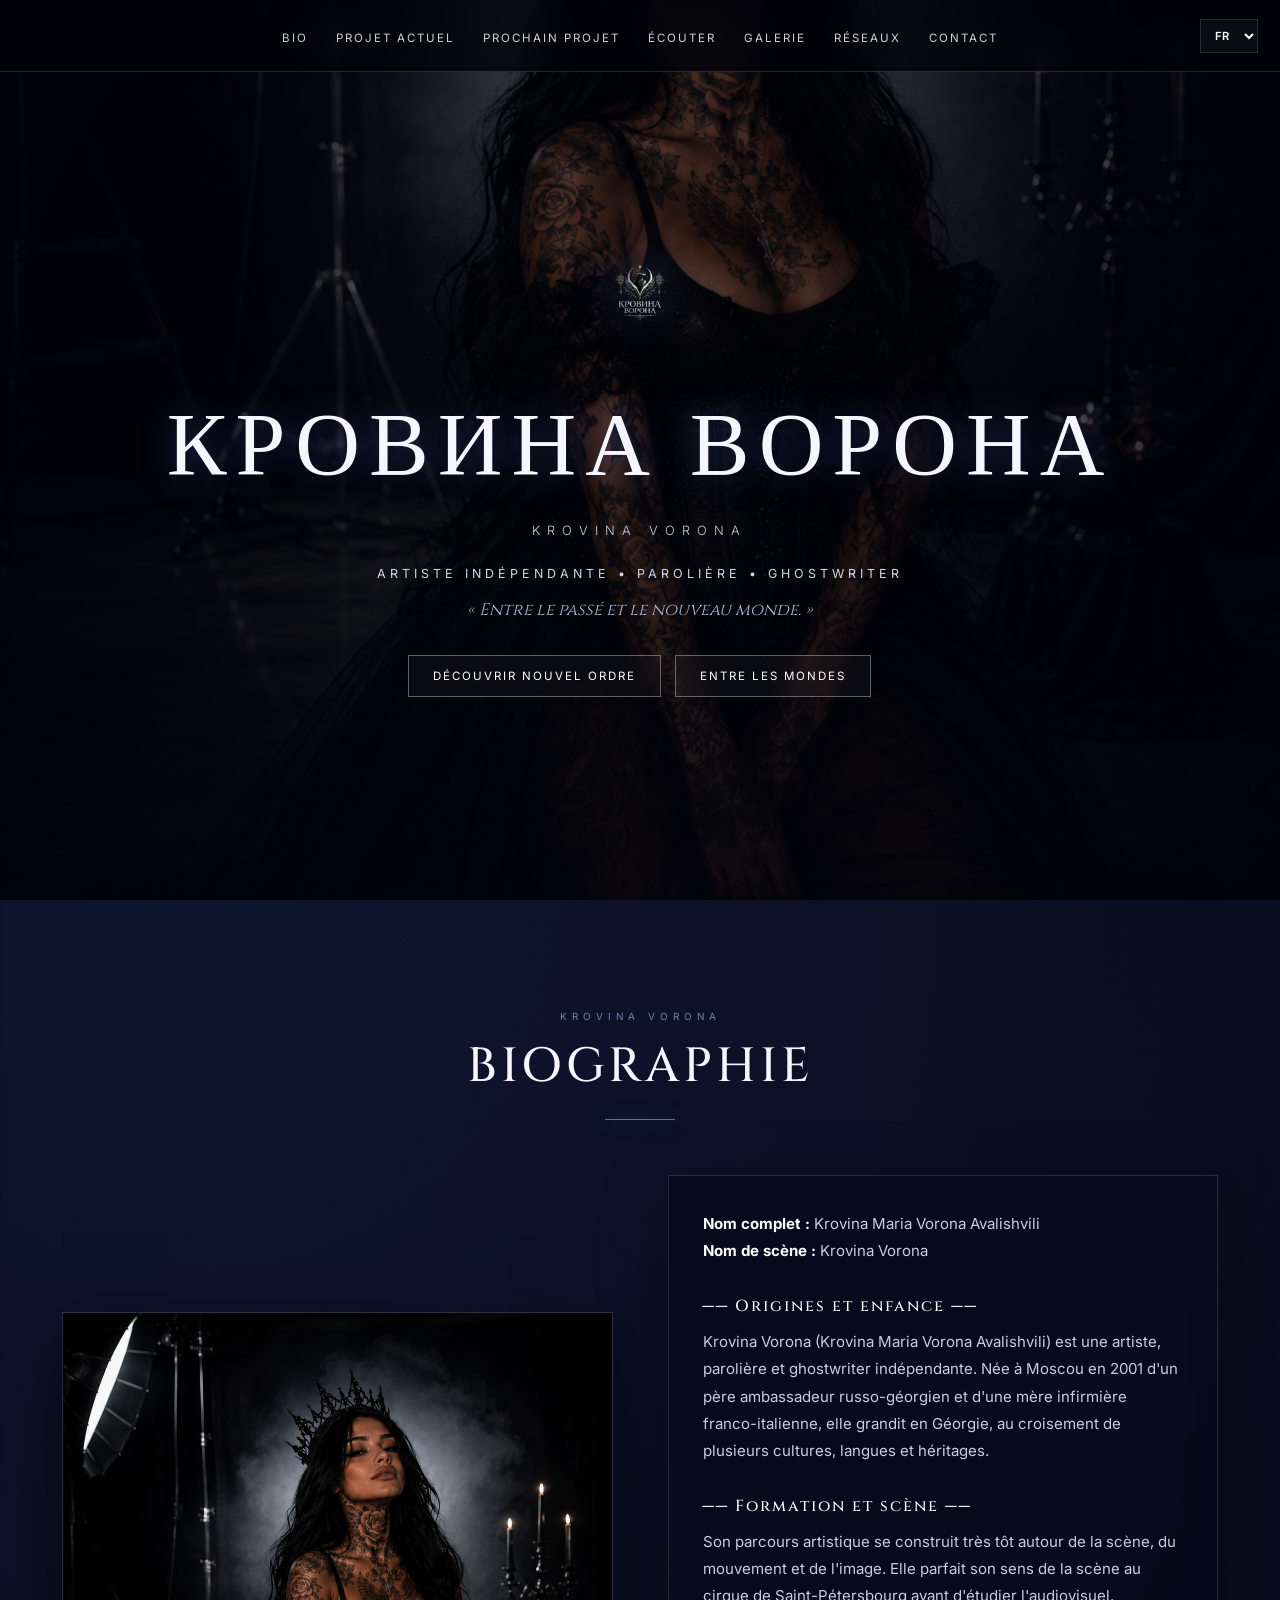
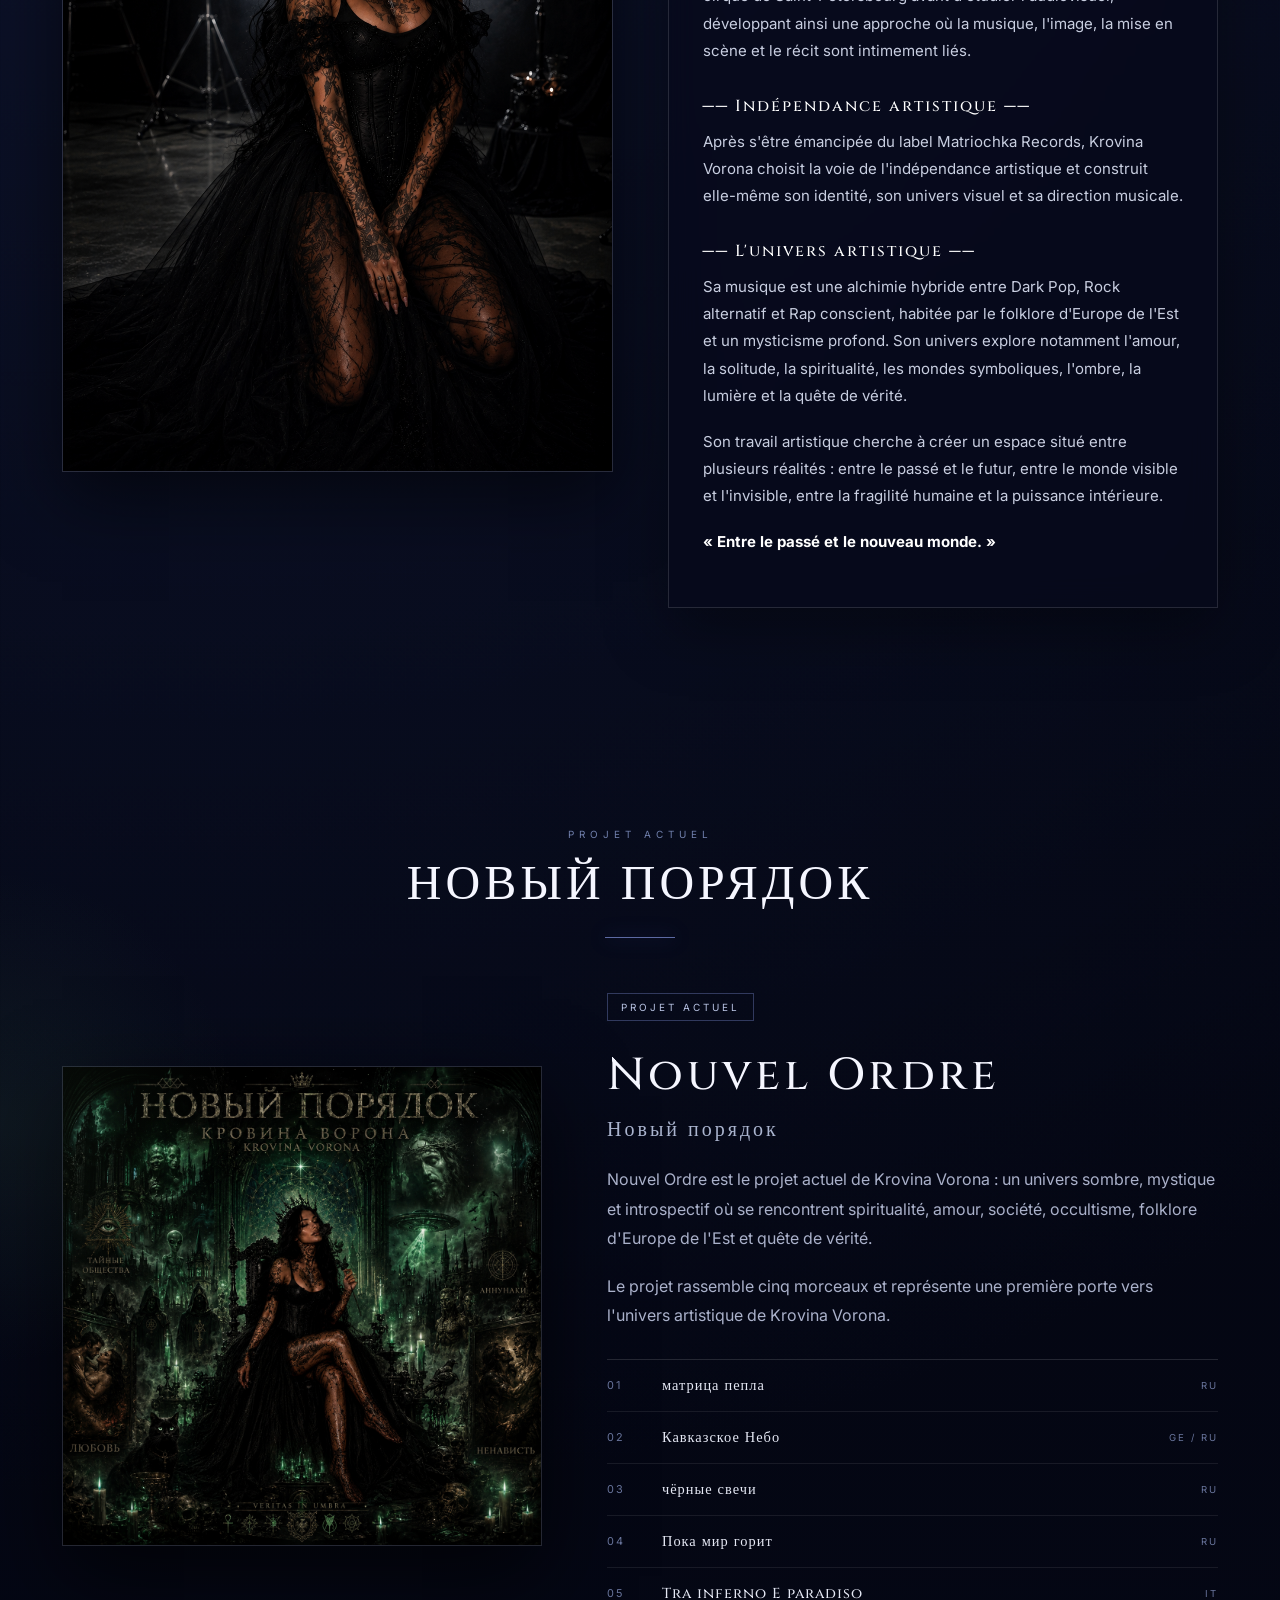
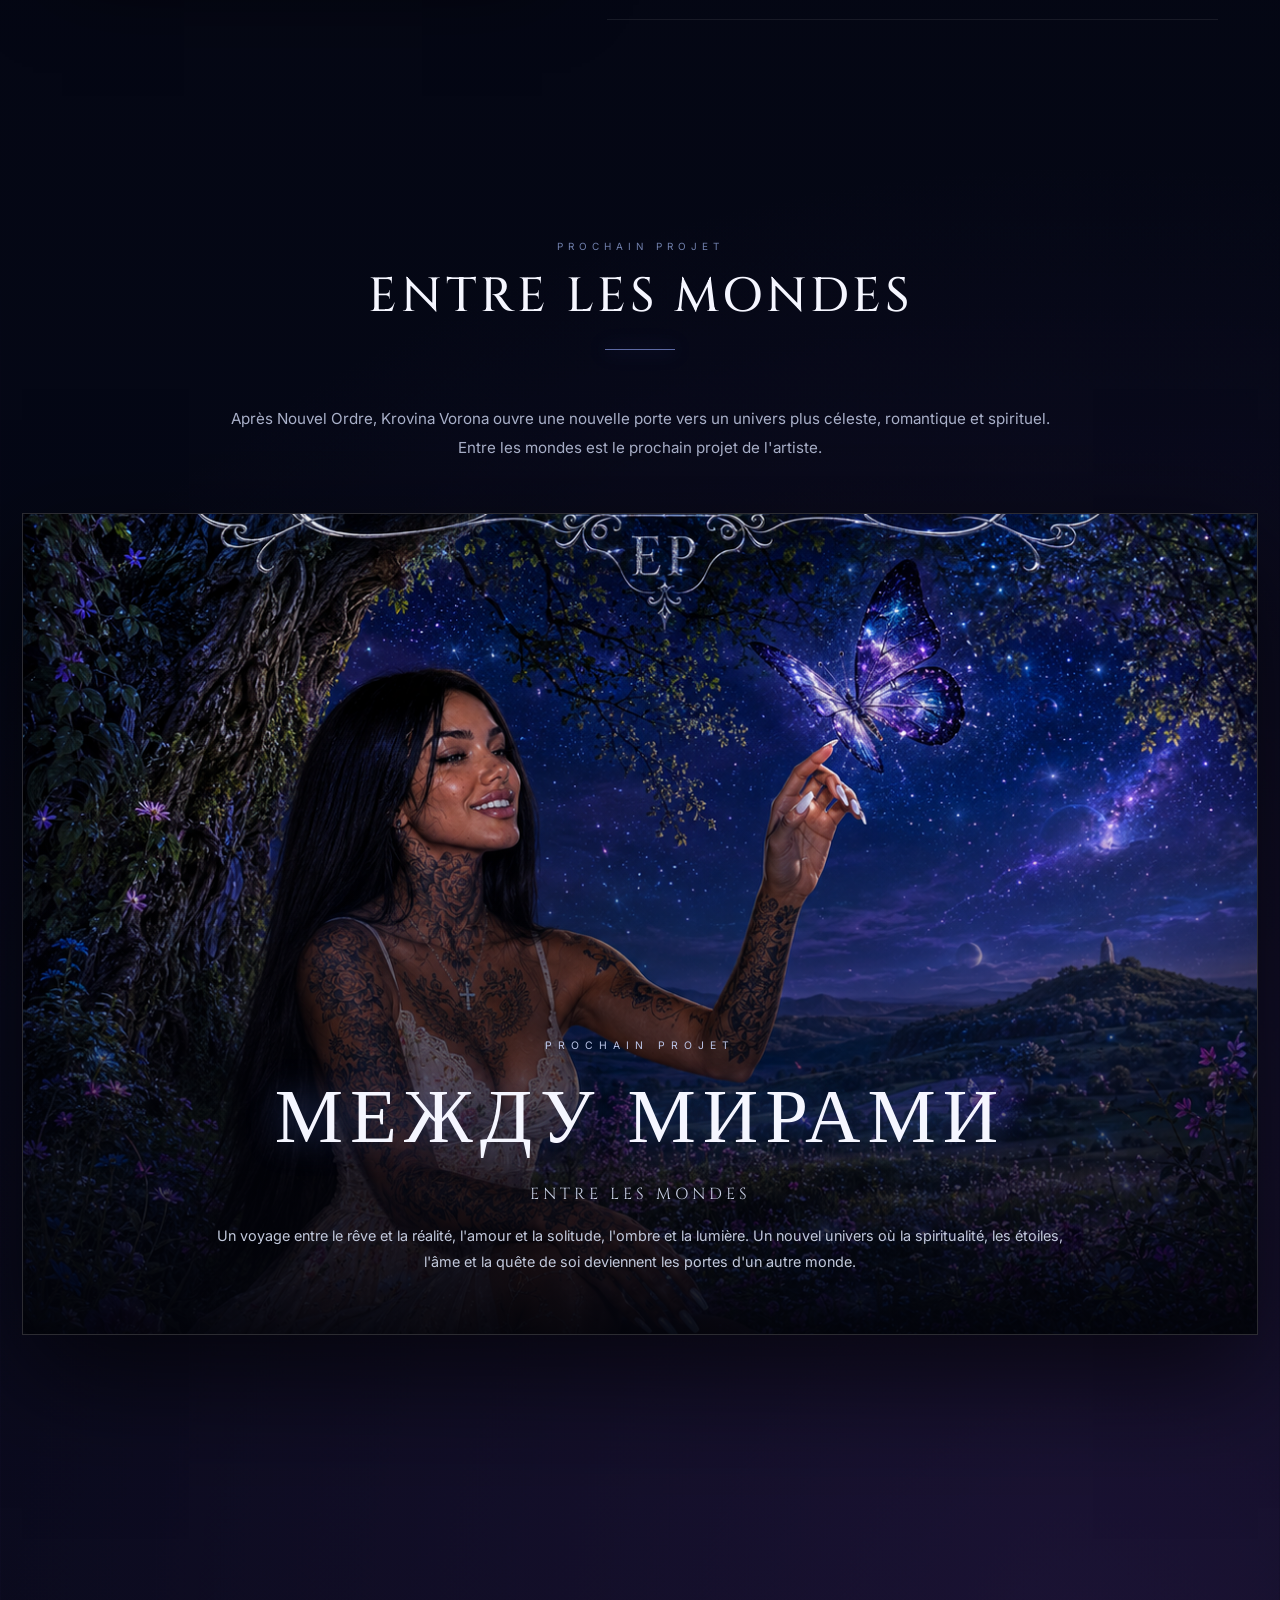
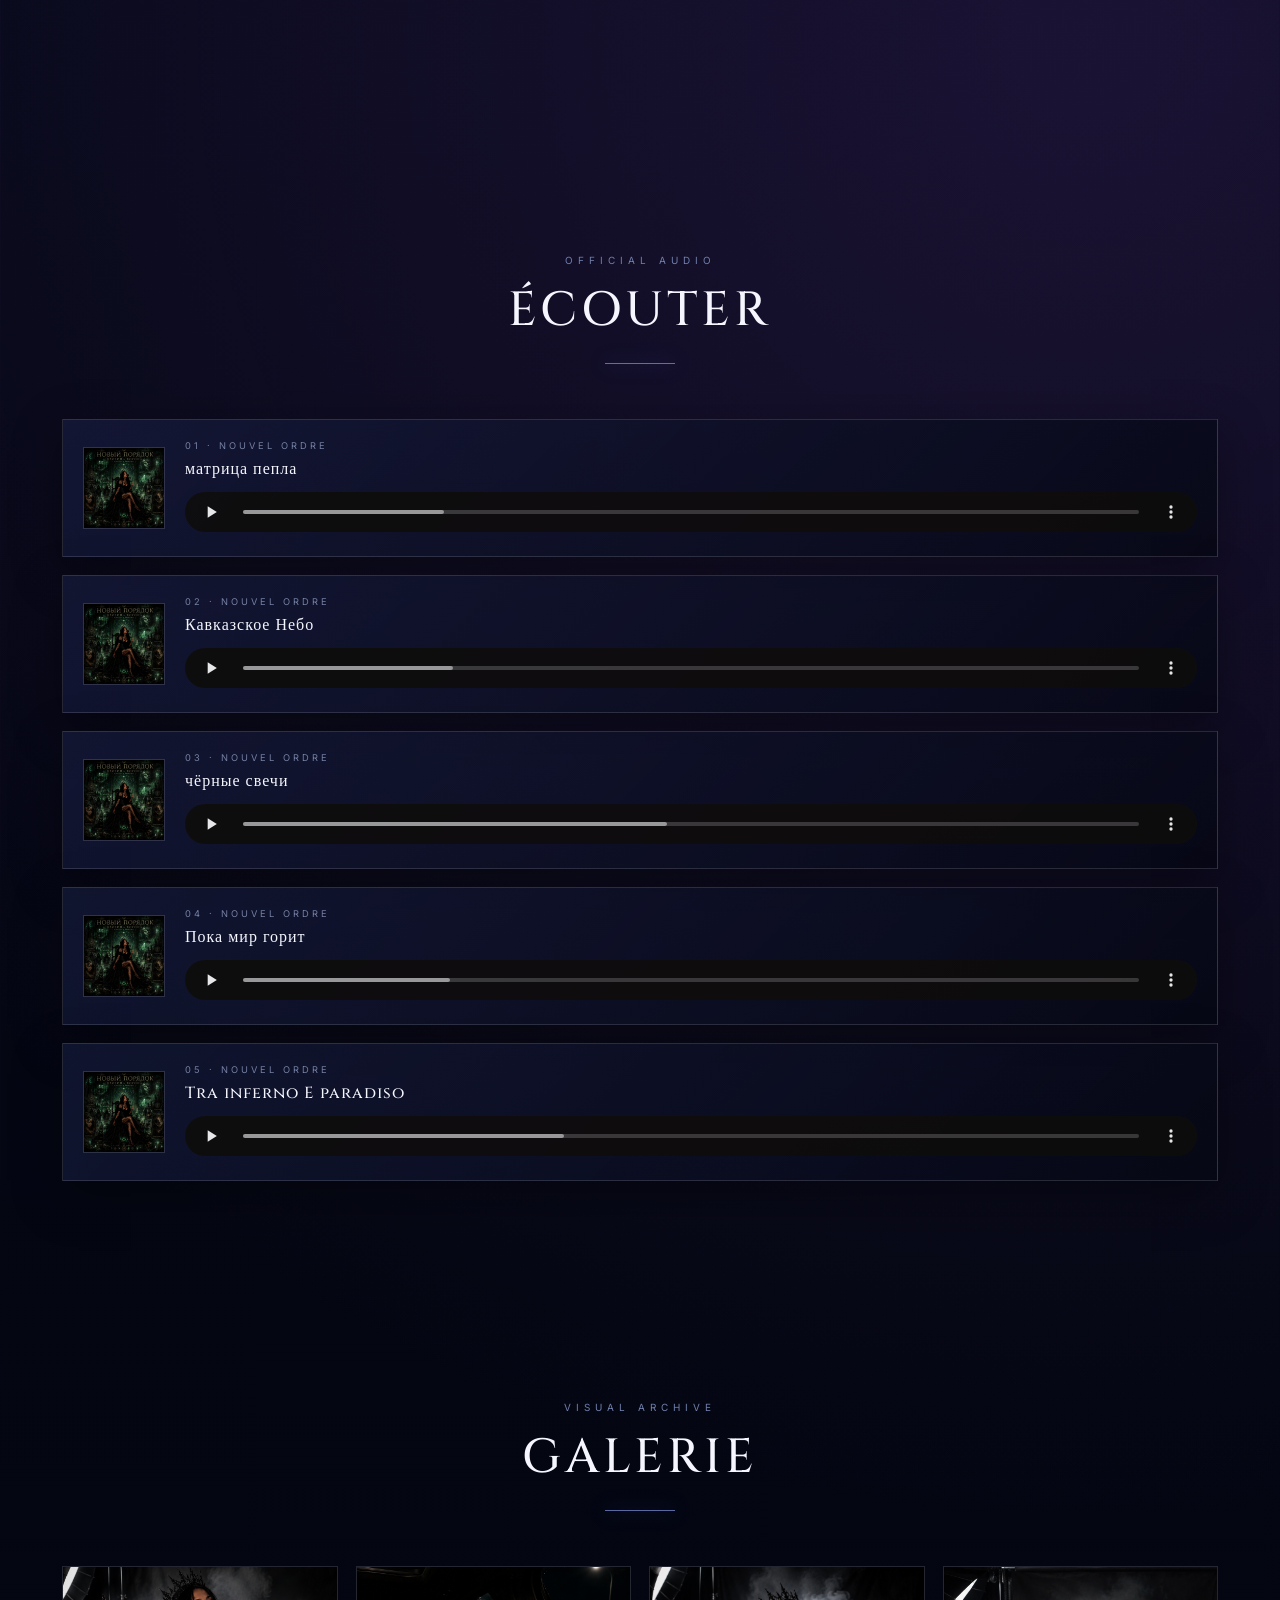
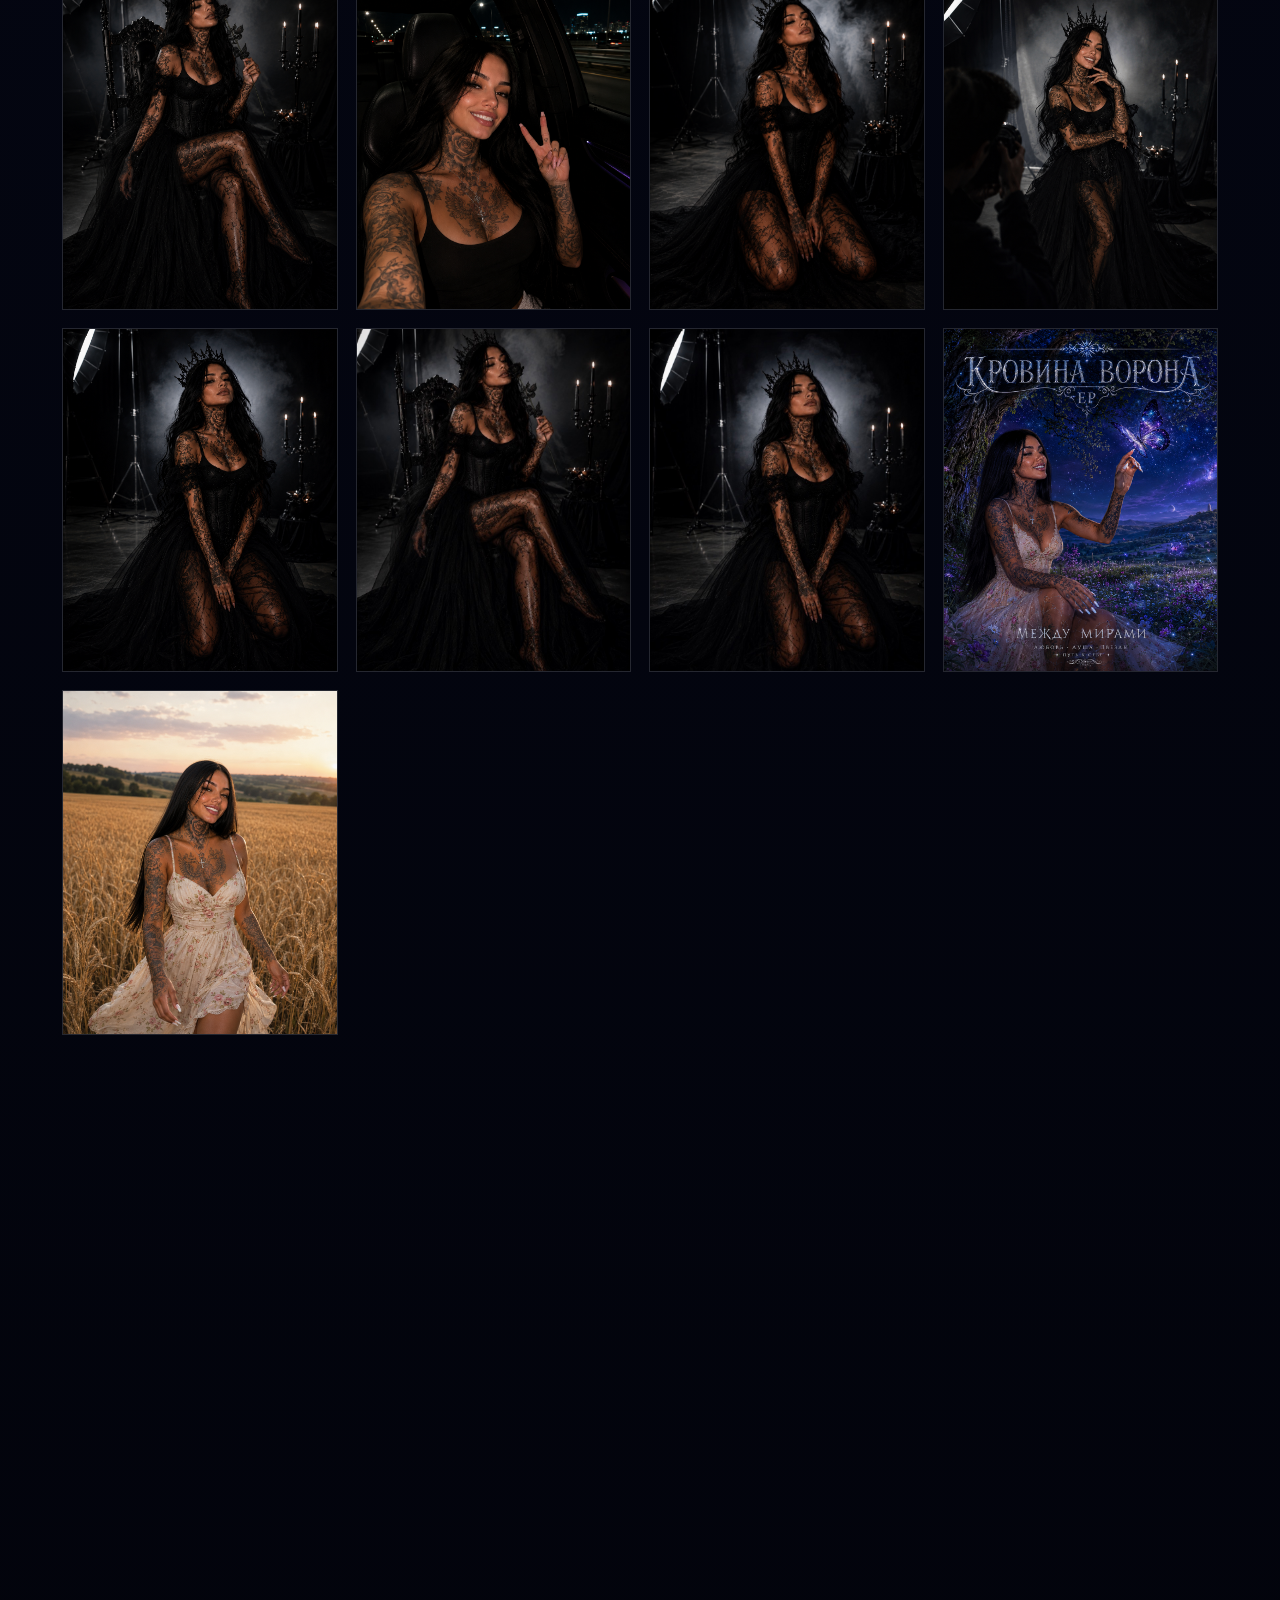
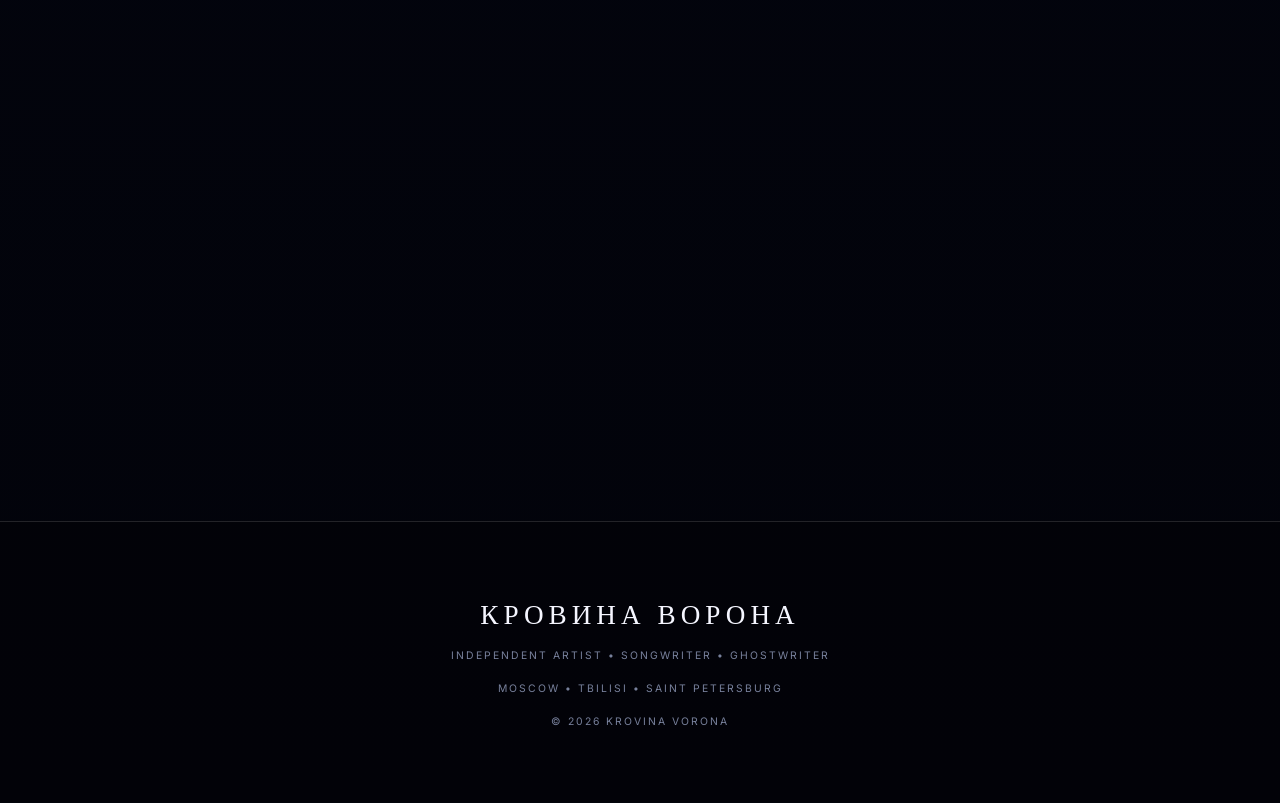
==== commit 813d5dfc: "Modify website" ====
--- a/index.html
+++ b/index.html
@@ -4,1286 +4,1263 @@
 <meta charset="UTF-8">
 <meta name="viewport" content="width=device-width, initial-scale=1.0">
 
-<title>Krovina Vorona | Official</title>
-
-<meta name="description"
-content="Krovina Vorona — artiste indépendante. Nouvel Ordre. Entre les mondes.">
-
-<meta name="theme-color" content="#02030a">
-
-<meta property="og:title" content="Krovina Vorona">
-<meta property="og:description"
-content="Nouvel Ordre — projet actuel. Entre les mondes — prochain projet.">
-<meta property="og:image"
-content="94E6FE95-D340-4C31-A3B5-E02E1891F429.png">
-
-<link rel="icon"
-href="9504EC44-00EE-4245-A6B1-A9F9637DB6C6.png">
+<title>Krovina Vorona | Official Website</title>
+
+<meta
+  name="description"
+  content="Krovina Vorona — Krovina Maria Vorona Avalishvili. Artiste indépendante, parolière et ghostwriter."
+>
+
+<meta property="og:title" content="Krovina Vorona | Official">
+<meta
+  property="og:description"
+  content="Krovina Vorona — artiste indépendante, parolière et ghostwriter. Nouveau projet : Entre les mondes."
+>
+<meta
+  property="og:image"
+  content="5c4b0b54-0854-49c5-82d2-2719382a1924.png"
+>
+
+<link rel="icon" href="9504EC44-00EE-4245-A6B1-A9F9637DB6C6.png">
+
+<link rel="preconnect" href="https://fonts.googleapis.com">
+<link rel="preconnect" href="https://fonts.gstatic.com" crossorigin>
+
+<link
+  href="https://fonts.googleapis.com/css2?family=Cinzel:wght@400;500;600;700&family=Inter:wght@300;400;500;600&display=swap"
+  rel="stylesheet"
+>
 
 <style>
 
-/* =========================================================
-   ROOT
-========================================================= */
-
 :root{
-    --bg:#02030a;
-    --bg2:#060817;
-    --bg3:#0a1022;
-
-    --blue:#718dff;
-    --violet:#9d70ff;
-
-    --green:#71966e;
-    --green-dark:#142718;
-
-    --white:#f5f6ff;
-    --muted:#aeb5cc;
-
-    --line:rgba(255,255,255,.12);
-
-    --card:rgba(7,10,27,.78);
-}
-
-/* =========================================================
-   RESET
-========================================================= */
+  --bg:#02030a;
+  --bg2:#070b1c;
+  --blue:#718cff;
+  --violet:#a06cff;
+  --cyan:#82cfff;
+  --white:#f5f6ff;
+  --muted:#aab1ca;
+  --soft:#cbd1e5;
+  --line:rgba(255,255,255,.13);
+  --card:rgba(7,10,27,.78);
+  --green:#879f78;
+}
 
 *{
-    box-sizing:border-box;
-    margin:0;
-    padding:0;
-    scroll-behavior:smooth;
+  box-sizing:border-box;
+  margin:0;
+  padding:0;
+  scroll-behavior:smooth;
 }
 
 html{
-    background:var(--bg);
+  background:var(--bg);
 }
 
 body{
-    color:var(--white);
-    font-family:
-        Inter,
-        Arial,
-        Helvetica,
-        sans-serif;
+  color:var(--white);
+  font-family:Inter,sans-serif;
+  background:
+    radial-gradient(
+      circle at 15% 10%,
+      rgba(62,91,190,.20),
+      transparent 28%
+    ),
+    radial-gradient(
+      circle at 85% 55%,
+      rgba(128,70,190,.18),
+      transparent 30%
+    ),
+    linear-gradient(
+      180deg,
+      #02030a 0%,
+      #050817 48%,
+      #02030a 100%
+    );
+  overflow-x:hidden;
+}
+
+body::before{
+  content:"";
+  position:fixed;
+  inset:0;
+  pointer-events:none;
+  z-index:-1;
+  opacity:.48;
+
+  background-image:
+    radial-gradient(
+      circle,
+      rgba(255,255,255,.8) 0 1px,
+      transparent 1.5px
+    ),
+    radial-gradient(
+      circle,
+      rgba(140,160,255,.55) 0 1px,
+      transparent 1.5px
+    );
+
+  background-size:
+    180px 180px,
+    310px 310px;
+
+  background-position:
+    20px 30px,
+    90px 120px;
+}
+
+/* =========================
+   NAVIGATION
+========================= */
+
+nav{
+  position:fixed;
+  top:0;
+  left:0;
+  width:100%;
+  height:72px;
+  z-index:1000;
+
+  display:flex;
+  align-items:center;
+  justify-content:center;
+
+  background:rgba(2,3,10,.78);
+  backdrop-filter:blur(18px);
+
+  border-bottom:1px solid var(--line);
+}
+
+nav ul{
+  display:flex;
+  gap:28px;
+  list-style:none;
+  align-items:center;
+}
+
+nav a{
+  color:white;
+  text-decoration:none;
+  font-size:.72rem;
+  letter-spacing:2px;
+  text-transform:uppercase;
+  opacity:.82;
+  transition:.3s;
+}
+
+nav a:hover{
+  opacity:1;
+  text-shadow:
+    0 0 18px rgba(130,150,255,.85);
+}
+
+.lang-selector{
+  position:absolute;
+  right:22px;
+
+  background:rgba(255,255,255,.04);
+  color:white;
+
+  border:1px solid var(--line);
+
+  padding:8px 10px;
+
+  font:
+    600 .7rem Inter,
+    sans-serif;
+
+  cursor:pointer;
+}
+
+.lang-selector option{
+  background:#050509;
+  color:white;
+}
+
+/* =========================
+   HERO
+========================= */
+
+.hero{
+  min-height:100vh;
+
+  display:flex;
+  align-items:center;
+  justify-content:center;
+  text-align:center;
+
+  padding:
+    110px 20px
+    80px;
+
+  position:relative;
+  overflow:hidden;
+
+  background:
+    linear-gradient(
+      rgba(2,3,10,.42),
+      rgba(2,3,10,.86)
+    ),
+    url("19D52A46-5D89-46CF-9A56-74F76EC32A88.png")
+    center/cover no-repeat;
+}
+
+.hero::after{
+  content:"";
+  position:absolute;
+  inset:0;
+
+  background:
+    radial-gradient(
+      circle at center,
+      transparent 15%,
+      rgba(2,3,10,.25) 50%,
+      rgba(2,3,10,.92) 100%
+    );
+}
+
+.hero-content{
+  position:relative;
+  z-index:2;
+  max-width:1000px;
+}
+
+.logo{
+  width:125px;
+  height:125px;
+
+  object-fit:contain;
+
+  filter:
+    drop-shadow(
+      0 0 25px
+      rgba(120,145,255,.58)
+    );
+
+  margin-bottom:25px;
+}
+
+.hero h1{
+  font:
+    500 clamp(2.5rem,7vw,6.2rem)
+    Cinzel,
+    serif;
+
+  letter-spacing:9px;
+
+  text-shadow:
+    0 0 35px
+    rgba(110,130,255,.35);
+}
+
+.hero h2{
+  margin-top:16px;
+
+  font-size:.8rem;
+  letter-spacing:7px;
+
+  color:#c7cce0;
+  font-weight:300;
+}
+
+.hero-sub{
+  margin-top:28px;
+
+  font-size:.78rem;
+  letter-spacing:4px;
+
+  text-transform:uppercase;
+
+  color:#d1d6e8;
+}
+
+.hero-quote{
+  margin-top:18px;
+
+  font:
+    italic 1.05rem Cinzel,
+    serif;
+
+  color:#aab5d6;
+}
+
+.buttons{
+  display:flex;
+  gap:14px;
+
+  justify-content:center;
+  flex-wrap:wrap;
+
+  margin-top:34px;
+}
+
+.btn{
+  display:inline-flex;
+
+  padding:13px 24px;
+
+  border:
+    1px solid
+    rgba(255,255,255,.35);
+
+  color:white;
+
+  text-decoration:none;
+
+  letter-spacing:2px;
+  font-size:.72rem;
+
+  text-transform:uppercase;
+
+  background:
+    rgba(255,255,255,.035);
+
+  transition:.3s;
+
+  backdrop-filter:blur(8px);
+}
+
+.btn:hover{
+  background:white;
+  color:#03040a;
+
+  box-shadow:
+    0 0 30px
+    rgba(120,140,255,.35);
+}
+
+/* =========================
+   GENERAL SECTIONS
+========================= */
+
+section{
+  max-width:1200px;
+  margin:auto;
+
+  padding:
+    110px 22px;
+}
+
+.section-head{
+  text-align:center;
+  margin-bottom:55px;
+}
+
+.kicker{
+  font-size:.62rem;
+  letter-spacing:5px;
+  text-transform:uppercase;
+
+  color:#7180ad;
+
+  margin-bottom:12px;
+}
+
+.section-title{
+  font:
+    500 clamp(1.9rem,5vw,3rem)
+    Cinzel,
+    serif;
+
+  letter-spacing:4px;
+}
+
+.line{
+  width:70px;
+  height:1px;
+
+  background:
+    rgba(150,170,255,.6);
+
+  margin:
+    20px auto 0;
+
+  box-shadow:
+    0 0 18px
+    rgba(100,130,255,.5);
+}
+
+/* =========================
+   BIO
+========================= */
+
+.bio-grid{
+  display:grid;
+
+  grid-template-columns:
+    1fr 1fr;
+
+  gap:55px;
+
+  align-items:center;
+}
+
+.bio-image img{
+  width:100%;
+  display:block;
+
+  max-height:760px;
+
+  object-fit:cover;
+
+  border:
+    1px solid
+    var(--line);
+
+  box-shadow:
+    0 25px 70px
+    rgba(0,0,0,.55);
+}
+
+.card{
+  background:var(--card);
+
+  border:
+    1px solid
+    var(--line);
+
+  padding:34px;
+
+  box-shadow:
+    0 20px 60px
+    rgba(0,0,0,.35);
+
+  backdrop-filter:blur(15px);
+}
+
+.bio-text{
+  color:#c8cee0;
+
+  line-height:1.82;
+
+  font-size:.94rem;
+}
+
+.bio-text strong{
+  color:white;
+}
+
+.bio-text p{
+  margin-bottom:18px;
+}
+
+.bio-text h3{
+  font:
+    500 1rem Cinzel,
+    serif;
+
+  letter-spacing:2px;
+
+  color:white;
+
+  margin:
+    30px 0 11px;
+}
+
+/* =========================
+   CURRENT PROJECT
+========================= */
+
+.current-project{
+  position:relative;
+}
+
+.current-project::before{
+  content:"";
+
+  position:absolute;
+
+  width:500px;
+  height:500px;
+
+  left:-300px;
+  top:150px;
+
+  background:
+    radial-gradient(
+      circle,
+      rgba(75,125,85,.12),
+      transparent 70%
+    );
+
+  pointer-events:none;
+}
+
+.project-grid{
+  display:grid;
+
+  grid-template-columns:
+    minmax(300px,480px)
+    1fr;
+
+  gap:65px;
+
+  align-items:center;
+}
+
+.cover{
+  width:100%;
+
+  display:block;
+
+  border:
+    1px solid
+    var(--line);
+
+  box-shadow:
+    0 30px 80px
+    rgba(0,0,0,.65);
+
+  transition:
+    transform .5s ease,
+    box-shadow .5s ease;
+}
+
+.cover:hover{
+  transform:translateY(-7px);
+
+  box-shadow:
+    0 35px 90px
+    rgba(0,0,0,.75);
+}
+
+.project-copy h3{
+  font:
+    500 clamp(1.8rem,4vw,2.8rem)
+    Cinzel,
+    serif;
+
+  letter-spacing:4px;
+
+  margin-bottom:10px;
+}
+
+.project-russian{
+  color:#aab4ce;
+
+  font:
+    500 1.25rem Cinzel,
+    serif;
+
+  letter-spacing:3px;
+
+  margin-bottom:22px;
+}
+
+.project-status{
+  display:inline-block;
+
+  padding:
+    7px 13px;
+
+  margin-bottom:24px;
+
+  border:
+    1px solid
+    rgba(150,170,255,.3);
+
+  color:#b9c4e4;
+
+  font-size:.62rem;
+
+  letter-spacing:3px;
+
+  text-transform:uppercase;
+}
+
+.project-copy p{
+  color:var(--muted);
+
+  line-height:1.85;
+
+  margin-bottom:18px;
+}
+
+.tracklist{
+  margin-top:28px;
+
+  border-top:
+    1px solid
+    var(--line);
+}
+
+.track{
+  display:flex;
+
+  align-items:center;
+
+  justify-content:space-between;
+
+  gap:20px;
+
+  padding:
+    16px 0;
+
+  border-bottom:
+    1px solid
+    rgba(255,255,255,.08);
+}
+
+.track-number{
+  color:#68749b;
+
+  font-size:.68rem;
+
+  letter-spacing:2px;
+
+  min-width:35px;
+}
+
+.track-name{
+  flex:1;
+
+  color:#e5e8f4;
+
+  font:
+    500 .9rem Cinzel,
+    serif;
+
+  letter-spacing:1px;
+}
+
+.track-language{
+  color:#68749b;
+
+  font-size:.6rem;
+
+  letter-spacing:2px;
+
+  text-transform:uppercase;
+}
+
+/* =========================
+   NEXT PROJECT
+========================= */
+
+.next-project{
+  max-width:1300px;
+}
+
+.next-project-intro{
+  max-width:850px;
+
+  margin:
+    0 auto 50px;
+
+  text-align:center;
+}
+
+.next-project-intro p{
+  color:var(--muted);
+
+  line-height:1.9;
+
+  font-size:.95rem;
+}
+
+.next-project-card{
+  position:relative;
+
+  overflow:hidden;
+
+  border:
+    1px solid
+    rgba(255,255,255,.16);
+
+  background:#03040b;
+
+  box-shadow:
+    0 40px 110px
+    rgba(0,0,0,.65);
+}
+
+.next-project-card img{
+  width:100%;
+
+  display:block;
+
+  max-height:820px;
+
+  object-fit:cover;
+
+  transition:
+    transform 1.2s ease;
+}
+
+.next-project-card:hover img{
+  transform:scale(1.025);
+}
+
+.next-overlay{
+  position:absolute;
+
+  inset:0;
+
+  display:flex;
+
+  align-items:flex-end;
+
+  justify-content:center;
+
+  text-align:center;
+
+  padding:60px 25px;
+
+  background:
+    linear-gradient(
+      transparent 35%,
+      rgba(2,3,10,.25) 50%,
+      rgba(2,3,10,.94) 100%
+    );
+}
+
+.next-content{
+  max-width:850px;
+}
+
+.next-label{
+  font-size:.65rem;
+
+  letter-spacing:6px;
+
+  color:#bbc5e8;
+
+  text-transform:uppercase;
+
+  margin-bottom:15px;
+}
+
+.next-title{
+  font:
+    500 clamp(2.2rem,6vw,5rem)
+    Cinzel,
+    serif;
+
+  letter-spacing:7px;
+
+  text-shadow:
+    0 0 35px
+    rgba(100,140,255,.45);
+}
+
+.next-subtitle{
+  margin-top:12px;
+
+  font:
+    1rem Cinzel,
+    serif;
+
+  color:#c9d0e5;
+
+  letter-spacing:4px;
+}
+
+.next-description{
+  margin-top:18px;
+
+  color:#c2c9dc;
+
+  line-height:1.75;
+
+  font-size:.9rem;
+}
+
+/* =========================
+   QUOTE
+========================= */
+
+.quote-section{
+  max-width:1000px;
+}
+
+.quote{
+  text-align:center;
+
+  max-width:850px;
+
+  margin:auto;
+
+  color:#b8bfd5;
+
+  font:
+    italic clamp(1.1rem,2vw,1.45rem)
+    Cinzel,
+    serif;
+
+  line-height:1.7;
+}
+
+/* =========================
+   AUDIO
+========================= */
+
+.audio-list{
+  display:grid;
+  gap:18px;
+}
+
+.audio-card{
+  display:grid;
+
+  grid-template-columns:
+    82px 1fr;
+
+  gap:20px;
+
+  align-items:center;
+
+  padding:20px;
+
+  background:
+    linear-gradient(
+      135deg,
+      rgba(25,32,70,.55),
+      rgba(5,7,20,.82)
+    );
+
+  border:
+    1px solid
+    var(--line);
+
+  box-shadow:
+    0 15px 45px
+    rgba(0,0,0,.35);
+
+  transition:.3s;
+}
+
+.audio-card:hover{
+  border-color:
+    rgba(130,150,255,.35);
+
+  transform:
+    translateY(-2px);
+}
+
+.audio-cover{
+  width:82px;
+  height:82px;
+
+  object-fit:cover;
+
+  border:
+    1px solid
+    var(--line);
+}
+
+.audio-meta .label{
+  font-size:.58rem;
+
+  letter-spacing:3px;
+
+  color:#7480a4;
+
+  text-transform:uppercase;
+
+  margin-bottom:7px;
+}
+
+.audio-title{
+  font:
+    500 1rem Cinzel,
+    serif;
+
+  letter-spacing:1px;
+
+  margin-bottom:12px;
+}
+
+audio{
+  width:100%;
+  height:40px;
+
+  filter:
+    invert(1)
+    opacity(.9);
+}
+
+/* =========================
+   GALLERY
+========================= */
+
+.gallery{
+  display:grid;
+
+  grid-template-columns:
+    repeat(
+      auto-fit,
+      minmax(230px,1fr)
+    );
+
+  gap:18px;
+}
+
+.gallery-item{
+  overflow:hidden;
+
+  aspect-ratio:4/5;
+
+  border:
+    1px solid
+    var(--line);
+
+  background:#050711;
+}
+
+.gallery-item img{
+  width:100%;
+  height:100%;
+
+  display:block;
+
+  object-fit:cover;
+
+  transition:
+    transform .7s ease,
+    filter .7s ease;
+}
+
+.gallery-item:hover img{
+  transform:scale(1.06);
+
+  filter:
+    brightness(1.08)
+    contrast(1.03);
+}
+
+/* =========================
+   SOCIALS
+========================= */
+
+.socials{
+  display:flex;
+
+  justify-content:center;
+
+  flex-wrap:wrap;
+
+  gap:16px;
+}
+
+.socials a{
+  min-width:170px;
+
+  padding:
+    17px 25px;
+
+  text-align:center;
+
+  color:white;
+
+  text-decoration:none;
+
+  border:
+    1px solid
+    var(--line);
+
+  background:
+    rgba(255,255,255,.035);
+
+  font-size:.7rem;
+
+  letter-spacing:3px;
+
+  text-transform:uppercase;
+
+  transition:.3s;
+}
+
+.socials a:hover{
+  background:white;
+  color:#03040a;
+
+  box-shadow:
+    0 0 30px
+    rgba(120,140,255,.25);
+}
+
+/* =========================
+   CONTACT
+========================= */
+
+.contact{
+  max-width:700px;
+
+  margin:auto;
+
+  text-align:center;
+
+  color:var(--muted);
+
+  line-height:1.8;
+}
+
+.contact a{
+  color:white;
+
+  text-decoration:none;
+
+  font:
+    500 1rem Cinzel,
+    serif;
+
+  letter-spacing:1px;
+
+  word-break:break-word;
+}
+
+.contact a:hover{
+  text-shadow:
+    0 0 18px
+    rgba(130,150,255,.8);
+}
+
+/* =========================
+   FOOTER
+========================= */
+
+footer{
+  padding:
+    75px 20px;
+
+  text-align:center;
+
+  border-top:
+    1px solid
+    var(--line);
+
+  background:
+    rgba(0,0,0,.25);
+}
+
+footer h2{
+  font:
+    500 1.7rem Cinzel,
+    serif;
+
+  letter-spacing:5px;
+
+  margin-bottom:15px;
+}
+
+footer div{
+  color:#78819c;
+
+  font-size:.65rem;
+
+  letter-spacing:2px;
+
+  text-transform:uppercase;
+}
+
+/* =========================
+   ANIMATIONS
+========================= */
+
+.fade{
+  opacity:0;
+
+  transform:
+    translateY(25px);
+
+  transition:
+    opacity .9s ease,
+    transform .9s ease;
+}
+
+.fade.show{
+  opacity:1;
+
+  transform:
+    translateY(0);
+}
+
+/* =========================
+   RESPONSIVE
+========================= */
+
+@media(max-width:900px){
+
+  nav{
+    height:auto;
+    min-height:64px;
+
+    padding:
+      12px 90px 12px 12px;
+  }
+
+  nav ul{
+    gap:12px;
+
+    flex-wrap:wrap;
+
+    justify-content:center;
+  }
+
+  nav a{
+    font-size:.58rem;
+    letter-spacing:1px;
+  }
+
+  .lang-selector{
+    right:12px;
+  }
+
+  .hero{
+    min-height:100svh;
+  }
+
+  .hero h1{
+    letter-spacing:5px;
+  }
+
+  .hero h2{
+    letter-spacing:4px;
+  }
+
+  .bio-grid,
+  .project-grid{
+    grid-template-columns:1fr;
+
+    gap:35px;
+  }
+
+  .bio-image img{
+    max-height:none;
+  }
+
+  .project-grid{
+    display:flex;
+    flex-direction:column;
+  }
+
+  .project-grid > div:first-child{
+    width:100%;
+  }
+
+  .next-overlay{
+    padding:35px 20px;
+  }
+
+  .next-title{
+    letter-spacing:4px;
+  }
+
+}
+
+@media(max-width:600px){
+
+  section{
+    padding:
+      80px 17px;
+  }
+
+  .hero{
+    padding:
+      100px 18px 60px;
+  }
+
+  .logo{
+    width:100px;
+    height:100px;
+  }
+
+  .hero h1{
+    font-size:
+      clamp(
+        2rem,
+        12vw,
+        4rem
+      );
+
+    letter-spacing:3px;
+  }
+
+  .hero-sub{
+    font-size:.66rem;
+    letter-spacing:2px;
+  }
+
+  .hero-quote{
+    font-size:.9rem;
+  }
+
+  .card{
+    padding:24px 20px;
+  }
+
+  .audio-card{
+    grid-template-columns:1fr;
+  }
+
+  .audio-cover{
+    width:100%;
+    height:auto;
+
+    aspect-ratio:1/1;
+  }
+
+  .track{
+    align-items:flex-start;
+  }
+
+  .track-language{
+    display:none;
+  }
+
+  .socials{
+    flex-direction:column;
+  }
+
+  .socials a{
+    width:100%;
+  }
+
+  .next-overlay{
+    position:relative;
 
     background:
-        radial-gradient(
-            circle at 15% 10%,
-            rgba(66,90,190,.18),
-            transparent 30%
-        ),
-        radial-gradient(
-            circle at 85% 55%,
-            rgba(122,64,190,.15),
-            transparent 34%
-        ),
-        linear-gradient(
-            180deg,
-            #02030a 0%,
-            #050817 50%,
-            #02030a 100%
-        );
-
-    overflow-x:hidden;
-}
-
-body::before{
-    content:"";
-    position:fixed;
-    inset:0;
-    pointer-events:none;
-    z-index:-1;
-    opacity:.45;
-
-    background-image:
-        radial-gradient(
-            circle,
-            rgba(255,255,255,.8) 0 1px,
-            transparent 1.5px
-        ),
-        radial-gradient(
-            circle,
-            rgba(140,160,255,.55) 0 1px,
-            transparent 1.5px
-        );
-
-    background-size:
-        180px 180px,
-        310px 310px;
-
-    background-position:
-        20px 30px,
-        90px 120px;
-}
-
-/* =========================================================
-   NAVIGATION
-========================================================= */
-
-nav{
-    position:fixed;
-    top:0;
-    left:0;
-
-    width:100%;
-    min-height:72px;
-
-    z-index:1000;
-
-    display:flex;
-    align-items:center;
-    justify-content:center;
-
-    padding:10px 90px 10px 20px;
-
-    background:rgba(2,3,10,.82);
-
-    backdrop-filter:blur(18px);
-    -webkit-backdrop-filter:blur(18px);
-
-    border-bottom:1px solid var(--line);
-}
-
-nav ul{
-    display:flex;
-    gap:28px;
-
-    list-style:none;
-
-    align-items:center;
-    justify-content:center;
-
-    flex-wrap:wrap;
-}
-
-nav a{
-    color:white;
-    text-decoration:none;
-
-    font-size:.68rem;
-    letter-spacing:2px;
-    text-transform:uppercase;
-
-    opacity:.82;
-
-    transition:.3s;
-}
-
-nav a:hover{
-    opacity:1;
-
-    text-shadow:
-        0 0 18px rgba(130,150,255,.8);
-}
-
-.lang-selector{
-    position:absolute;
-    right:20px;
-
-    background:rgba(255,255,255,.04);
-
-    color:white;
-
-    border:1px solid var(--line);
-
-    padding:8px 10px;
-
-    font:
-        600 .68rem
-        Arial,
-        sans-serif;
-
-    cursor:pointer;
-}
-
-.lang-selector option{
-    background:#050509;
-    color:white;
-}
-
-/* =========================================================
-   GENERAL
-========================================================= */
-
-section{
-    max-width:1200px;
-
-    margin:auto;
+      linear-gradient(
+        180deg,
+        #050711,
+        #02030a
+      );
 
     padding:
-        115px
-        22px;
-}
-
-.section-head{
-    text-align:center;
-
-    margin-bottom:52px;
-}
-
-.kicker{
-    font-size:.62rem;
-
-    letter-spacing:5px;
-
-    text-transform:uppercase;
-
-    color:#7b89b7;
-
-    margin-bottom:12px;
-}
-
-.section-title{
-    font-family:
-        Georgia,
-        "Times New Roman",
-        serif;
-
-    font-weight:500;
-
-    font-size:
-        clamp(2rem,5vw,3.4rem);
-
-    letter-spacing:4px;
-}
-
-.line{
-    width:70px;
-    height:1px;
-
-    background:
-        rgba(150,170,255,.6);
-
-    margin:20px auto 0;
-
-    box-shadow:
-        0 0 18px
-        rgba(100,130,255,.5);
-}
-
-.card{
-    background:var(--card);
-
-    border:1px solid var(--line);
-
-    padding:32px;
-
-    box-shadow:
-        0 20px 60px
-        rgba(0,0,0,.35);
-
-    backdrop-filter:blur(15px);
-    -webkit-backdrop-filter:blur(15px);
-}
-
-/* =========================================================
-   HERO
-========================================================= */
-
-.hero{
-    min-height:100vh;
-
-    display:flex;
-
-    align-items:center;
-    justify-content:center;
-
-    text-align:center;
-
-    padding:
-        120px
-        20px
-        80px;
-
-    position:relative;
-
-    overflow:hidden;
-
-    background:
-        linear-gradient(
-            rgba(2,3,10,.35),
-            rgba(2,3,10,.88)
-        ),
-        url("94E6FE95-D340-4C31-A3B5-E02E1891F429.png")
-        center/cover
-        no-repeat;
-}
-
-.hero::after{
-    content:"";
-
-    position:absolute;
-
-    inset:0;
-
-    background:
-        radial-gradient(
-            circle,
-            transparent 18%,
-            rgba(2,3,10,.35) 62%,
-            rgba(2,3,10,.95) 100%
-        );
-}
-
-.hero-content{
-    position:relative;
-
-    z-index:2;
-
-    max-width:1000px;
-}
-
-.logo{
-    width:125px;
-    height:125px;
-
-    object-fit:contain;
-
-    filter:
-        drop-shadow(
-            0 0 25px
-            rgba(120,145,255,.55)
-        );
-
-    margin-bottom:25px;
-}
-
-.hero h1{
-    font-family:
-        Georgia,
-        "Times New Roman",
-        serif;
-
-    font-weight:500;
-
-    font-size:
-        clamp(2.4rem,7vw,6.2rem);
-
-    letter-spacing:9px;
-
-    text-shadow:
-        0 0 35px
-        rgba(110,130,255,.3);
-}
-
-.hero h2{
-    margin-top:16px;
-
-    font-size:.78rem;
-
-    letter-spacing:7px;
-
-    color:#c7cce0;
-
-    font-weight:300;
-}
-
-.hero-sub{
-    margin-top:28px;
-
-    font-size:.78rem;
-
-    letter-spacing:4px;
-
-    text-transform:uppercase;
-
-    color:#d1d6e8;
-}
-
-.hero-quote{
-    margin-top:18px;
-
-    font-family:
-        Georgia,
-        serif;
-
-    font-style:italic;
-
-    font-size:1.05rem;
-
-    color:#aab5d6;
-}
-
-.buttons{
-    display:flex;
-
-    gap:14px;
-
-    justify-content:center;
-
-    flex-wrap:wrap;
-
-    margin-top:34px;
-}
-
-.btn{
-    display:inline-flex;
-
-    align-items:center;
-    justify-content:center;
-
-    padding:
-        13px 24px;
-
-    border:
-        1px solid
-        rgba(255,255,255,.35);
-
-    color:white;
-
-    text-decoration:none;
-
-    letter-spacing:2px;
-
-    font-size:.72rem;
-
-    text-transform:uppercase;
-
-    background:
-        rgba(255,255,255,.035);
-
-    transition:.3s;
-
-    backdrop-filter:blur(8px);
-}
-
-.btn:hover{
-    background:white;
-
-    color:#03040a;
-
-    box-shadow:
-        0 0 30px
-        rgba(120,140,255,.35);
-}
-
-/* =========================================================
-   BIO
-========================================================= */
-
-.bio-grid{
-    display:grid;
-
-    grid-template-columns:
-        1fr 1fr;
-
-    gap:55px;
-
-    align-items:center;
-}
-
-.bio-image img{
-    width:100%;
-
-    display:block;
-
-    max-height:720px;
-
-    object-fit:cover;
-
-    border:
-        1px solid
-        var(--line);
-
-    box-shadow:
-        0 25px 70px
-        rgba(0,0,0,.55);
-}
-
-.bio-text{
-    color:#c8cee0;
-
-    line-height:1.78;
-
-    font-size:.94rem;
-}
-
-.bio-text strong{
-    color:white;
-}
-
-.bio-text p{
-    margin-bottom:17px;
-}
-
-.bio-text h3{
-    font-family:
-        Georgia,
-        serif;
-
-    font-weight:500;
-
-    font-size:1rem;
-
-    letter-spacing:2px;
-
-    color:white;
-
-    margin:
-        28px
-        0
-        10px;
-}
-
-/* =========================================================
-   CURRENT PROJECT — NOUVEL ORDRE
-========================================================= */
-
-.current-project{
-    position:relative;
-
-    padding-top:125px;
-}
-
-.current-project::before{
-    content:"";
-
-    position:absolute;
-
-    width:500px;
-    height:500px;
-
-    top:5%;
-    left:50%;
-
-    transform:translateX(-50%);
-
-    background:
-        radial-gradient(
-            circle,
-            rgba(70,120,70,.13),
-            transparent 70%
-        );
-
-    pointer-events:none;
-}
-
-.project-status{
-    text-align:center;
-
-    margin-bottom:25px;
-}
-
-.status-badge{
-    display:inline-block;
-
-    padding:
-        9px 18px;
-
-    border:
-        1px solid
-        rgba(140,180,130,.35);
-
-    color:#b8cfae;
-
-    background:
-        rgba(40,75,40,.18);
-
-    font-size:.62rem;
-
-    letter-spacing:4px;
-
-    text-transform:uppercase;
-}
-
-.current-layout{
-    display:grid;
-
-    grid-template-columns:
-        minmax(300px,520px)
-        1fr;
-
-    gap:65px;
-
-    align-items:center;
-}
-
-.current-cover{
-    width:100%;
-
-    display:block;
-
-    border:
-        1px solid
-        rgba(145,180,130,.25);
-
-    box-shadow:
-        0 35px 100px
-        rgba(0,0,0,.7);
-
-    transition:.5s;
-}
-
-.current-cover:hover{
-    transform:
-        scale(1.015);
-
-    box-shadow:
-        0 40px 110px
-        rgba(70,120,70,.18);
-}
-
-.project-copy h3{
-    font-family:
-        Georgia,
-        "Times New Roman",
-        serif;
-
-    font-weight:500;
-
-    font-size:
-        clamp(2rem,4vw,3.5rem);
-
-    letter-spacing:4px;
-
-    margin-bottom:10px;
-}
-
-.project-russian{
-    font-family:
-        Georgia,
-        serif;
-
-    font-size:1.1rem;
-
-    letter-spacing:4px;
-
-    color:#b9c9b0;
-
-    margin-bottom:25px;
-}
-
-.project-copy p{
-    color:var(--muted);
-
-    line-height:1.8;
-
-    margin-bottom:20px;
-}
-
-.project-description{
-    font-size:.95rem;
-}
-
-.tracklist{
-    margin-top:30px;
-
-    border-top:
-        1px solid
-        var(--line);
-}
-
-.track{
-    display:flex;
-
-    align-items:center;
-
-    gap:18px;
-
-    padding:
-        17px 0;
-
-    border-bottom:
-        1px solid
-        rgba(255,255,255,.08);
-}
-
-.track-number{
-    width:34px;
-
-    color:#7f9679;
-
-    font-size:.7rem;
-
-    letter-spacing:2px;
-}
-
-.track-title{
-    flex:1;
-
-    font-family:
-        Georgia,
-        serif;
-
-    font-size:.95rem;
-
-    letter-spacing:1px;
-}
-
-.track-language{
-    font-size:.58rem;
-
-    letter-spacing:2px;
-
-    color:#737b91;
-
-    text-transform:uppercase;
-}
-
-/* =========================================================
-   AUDIO
-========================================================= */
-
-.audio-section{
-    max-width:1000px;
-}
-
-.audio-list{
-    display:grid;
-
-    gap:18px;
-}
-
-.audio-card{
-    display:grid;
-
-    grid-template-columns:
-        90px 1fr;
-
-    gap:22px;
-
-    align-items:center;
-
-    padding:20px;
-
-    background:
-        linear-gradient(
-            135deg,
-            rgba(25,32,70,.55),
-            rgba(5,7,20,.82)
-        );
-
-    border:
-        1px solid
-        var(--line);
-
-    box-shadow:
-        0 15px 45px
-        rgba(0,0,0,.35);
-
-    transition:.3s;
-}
-
-.audio-card:hover{
-    border-color:
-        rgba(130,150,255,.35);
-
-    transform:
-        translateY(-2px);
-}
-
-.audio-cover{
-    width:90px;
-    height:90px;
-
-    object-fit:cover;
-
-    border:
-        1px solid
-        rgba(255,255,255,.15);
-}
-
-.audio-meta .label{
-    font-size:.58rem;
-
-    letter-spacing:3px;
-
-    color:#7480a4;
-
-    text-transform:uppercase;
-
-    margin-bottom:7px;
-}
-
-.audio-title{
-    font-family:
-        Georgia,
-        serif;
-
-    font-size:1.05rem;
-
-    letter-spacing:1px;
-
-    margin-bottom:12px;
-}
-
-audio{
-    width:100%;
-
-    height:40px;
-
-    filter:
-        invert(1)
-        opacity(.9);
-}
-
-/* =========================================================
-   UPCOMING PROJECT — ENTRE LES MONDES
-========================================================= */
-
-.upcoming{
-    max-width:1200px;
-
-    text-align:center;
-
-    padding-top:140px;
-    padding-bottom:140px;
-}
-
-.upcoming-intro{
-    max-width:850px;
-
-    margin:
-        0 auto
-        40px;
-
-    color:#b8bfd5;
-
-    line-height:1.8;
-
-    font-size:.95rem;
-}
-
-.upcoming-cover-wrap{
-    position:relative;
-
-    max-width:900px;
-
-    margin:
-        0 auto
-        50px;
-}
-
-.upcoming-cover-wrap::before{
-    content:"";
-
-    position:absolute;
-
-    inset:-25px;
-
-    background:
-        radial-gradient(
-            circle,
-            rgba(90,110,255,.18),
-            transparent 68%
-        );
-
-    z-index:-1;
-}
-
-.upcoming-cover{
-    width:100%;
-
-    display:block;
-
-    border:
-        1px solid
-        rgba(150,170,255,.25);
-
-    box-shadow:
-        0 40px 120px
-        rgba(0,0,0,.72);
-}
-
-.upcoming-title{
-    font-family:
-        Georgia,
-        "Times New Roman",
-        serif;
-
-    font-size:
-        clamp(2.4rem,6vw,5rem);
-
-    font-weight:500;
-
-    letter-spacing:7px;
-
-    margin-bottom:15px;
-}
-
-.upcoming-russian{
-    font-size:1.1rem;
-
-    letter-spacing:5px;
-
-    color:#aab8df;
-
-    margin-bottom:25px;
-}
-
-.upcoming-label{
-    display:inline-block;
-
-    margin-bottom:28px;
-
-    padding:
-        10px 20px;
-
-    border:
-        1px solid
-        rgba(150,170,255,.35);
-
-    background:
-        rgba(80,90,160,.08);
-
-    color:#b8c2e4;
-
-    font-size:.62rem;
-
-    letter-spacing:4px;
-
-    text-transform:uppercase;
-}
-
-.upcoming-text{
-    max-width:750px;
-
-    margin:auto;
-
-    color:#aeb5cc;
-
-    line-height:1.85;
-
-    font-size:.95rem;
-}
-
-/* =========================================================
-   QUOTE
-========================================================= */
-
-.quote-section{
-    padding:
-        80px 22px;
-}
-
-.quote{
-    text-align:center;
-
-    max-width:850px;
-
-    margin:auto;
-
-    color:#b8bfd5;
-
-    font-family:
-        Georgia,
-        serif;
-
-    font-style:italic;
-
-    font-size:
-        clamp(1.1rem,2vw,1.45rem);
-
-    line-height:1.7;
-}
-
-/* =========================================================
-   GALLERY
-========================================================= */
-
-.gallery{
-    display:grid;
-
-    grid-template-columns:
-        repeat(
-            auto-fit,
-            minmax(230px,1fr)
-        );
-
-    gap:18px;
-}
-
-.gallery-item{
-    overflow:hidden;
-
-    aspect-ratio:4/5;
-
-    border:
-        1px solid
-        var(--line);
-
-    background:#050711;
-}
-
-.gallery-item img{
-    width:100%;
-    height:100%;
-
-    object-fit:cover;
-
-    transition:.6s;
-
-    filter:
-        brightness(.82)
-        saturate(.9);
-}
-
-.gallery-item:hover img{
-    transform:scale(1.05);
-
-    filter:
-        brightness(1)
-        saturate(1);
-}
-
-/* =========================================================
-   SOCIALS
-========================================================= */
-
-.socials{
-    display:flex;
-
-    justify-content:center;
-
-    gap:14px;
-
-    flex-wrap:wrap;
-}
-
-.socials a{
-    color:white;
-
-    text-decoration:none;
-
-    border:
-        1px solid
-        var(--line);
-
-    padding:
-        13px 20px;
-
-    letter-spacing:1px;
-
-    font-size:.75rem;
-
-    transition:.3s;
-}
-
-.socials a:hover{
-    background:white;
-
-    color:#03040a;
-}
-
-/* =========================================================
-   CONTACT
-========================================================= */
-
-.contact{
-    text-align:center;
-
-    color:#dce0ee;
-}
-
-.contact a{
-    color:white;
-
-    text-decoration:none;
-}
-
-.contact a:hover{
-    text-decoration:underline;
-}
-
-/* =========================================================
-   FOOTER
-========================================================= */
-
-footer{
-    text-align:center;
-
-    padding:
-        65px 20px;
-
-    border-top:
-        1px solid
-        var(--line);
-
-    color:#a8aec3;
-
-    background:#010207;
-}
-
-footer h2{
-    font-family:
-        Georgia,
-        serif;
-
-    font-weight:500;
-
-    font-size:1.5rem;
-
-    color:white;
-
-    letter-spacing:4px;
-
-    margin-bottom:14px;
-}
-
-/* =========================================================
-   ANIMATION
-========================================================= */
-
-.fade{
-    opacity:0;
-
-    transform:
-        translateY(25px);
-
-    transition:
-        opacity .9s,
-        transform .9s;
-}
-
-.fade.show{
-    opacity:1;
-
-    transform:none;
-}
-
-/* =========================================================
-   RESPONSIVE
-========================================================= */
-
-@media(max-width:850px){
-
-    nav{
-        min-height:68px;
-
-        padding:
-            10px
-            65px
-            10px
-            10px;
-    }
-
-    nav ul{
-        gap:12px;
-    }
-
-    nav a{
-        font-size:.57rem;
-
-        letter-spacing:1px;
-    }
-
-    .lang-selector{
-        right:8px;
-
-        padding:6px;
-    }
-
-    .hero h1{
-        letter-spacing:4px;
-    }
-
-    .hero h2{
-        letter-spacing:4px;
-    }
-
-    .bio-grid,
-    .current-layout{
-        grid-template-columns:1fr;
-    }
-
-    section{
-        padding:
-            85px 16px;
-    }
-
-    .current-project{
-        padding-top:95px;
-    }
-
-    .audio-card{
-        grid-template-columns:1fr;
-    }
-
-    .audio-cover{
-        width:85px;
-        height:85px;
-    }
-
-    .track{
-        gap:10px;
-    }
-
-    .track-language{
-        display:none;
-    }
-
-    .upcoming{
-        padding:
-            100px 16px;
-    }
-
-    .upcoming-title{
-        letter-spacing:4px;
-    }
-
-}
-
-/* =========================================================
-   SMALL PHONES
-========================================================= */
-
-@media(max-width:500px){
-
-    .hero{
-        padding:
-            110px
-            15px
-            70px;
-    }
-
-    .logo{
-        width:100px;
-        height:100px;
-    }
-
-    .hero h1{
-        font-size:2.2rem;
-
-        letter-spacing:3px;
-    }
-
-    .hero-sub{
-        font-size:.62rem;
-
-        letter-spacing:2px;
-    }
-
-    .hero-quote{
-        font-size:.9rem;
-    }
-
-    .project-copy h3{
-        font-size:2rem;
-    }
-
-    .current-cover{
-        box-shadow:
-            0 25px 70px
-            rgba(0,0,0,.7);
-    }
-
-    .upcoming-cover-wrap{
-        margin-bottom:35px;
-    }
+      35px 20px;
+  }
+
+  .next-project-card img{
+    max-height:none;
+  }
+
+}
+
+/* =========================
+   REDUCED MOTION
+========================= */
+
+@media(prefers-reduced-motion:reduce){
+
+  *,
+  *::before,
+  *::after{
+    scroll-behavior:auto !important;
+    animation:none !important;
+    transition:none !important;
+  }
 
 }
 
 </style>
 </head>
 
-
 <body>
 
-<!-- =======================================================
+<!-- =========================
      NAVIGATION
-======================================================= -->
+========================= -->
 
 <nav>
 
@@ -1296,8 +1273,14 @@
 </li>
 
 <li>
-<a href="#current" data-key="nav-current">
+<a href="#current-project" data-key="nav-current">
 Projet actuel
+</a>
+</li>
+
+<li>
+<a href="#next-project" data-key="nav-next">
+Prochain projet
 </a>
 </li>
 
@@ -1308,12 +1291,6 @@
 </li>
 
 <li>
-<a href="#upcoming" data-key="nav-upcoming">
-Prochain projet
-</a>
-</li>
-
-<li>
 <a href="#gallery" data-key="nav-gallery">
 Galerie
 </a>
@@ -1333,11 +1310,11 @@
 
 </ul>
 
-
 <select
-class="lang-selector"
-onchange="changeLanguage(this.value)"
-aria-label="Language">
+  class="lang-selector"
+  onchange="changeLanguage(this.value)"
+  aria-label="Language"
+>
 
 <option value="fr">FR</option>
 <option value="en">EN</option>
@@ -1349,18 +1326,19 @@
 </nav>
 
 
-<!-- =======================================================
+<!-- =========================
      HERO
-======================================================= -->
+========================= -->
 
 <header class="hero">
 
 <div class="hero-content">
 
 <img
-class="logo"
-src="9504EC44-00EE-4245-A6B1-A9F9637DB6C6.png"
-alt="Krovina Vorona">
+  class="logo"
+  src="9504EC44-00EE-4245-A6B1-A9F9637DB6C6.png"
+  alt="Krovina Vorona"
+>
 
 <h1>
 КРОВИНА ВОРОНА
@@ -1371,30 +1349,34 @@
 </h2>
 
 <p
-class="hero-sub"
-data-key="hero-sub">
-Artiste indépendante • Ghostwriter • Parolière
+  class="hero-sub"
+  data-key="hero-sub"
+>
+Artiste indépendante • Parolière • Ghostwriter
 </p>
 
 <p
-class="hero-quote"
-data-key="hero-quote">
-« Entre l'ombre et la lumière. »
+  class="hero-quote"
+  data-key="hero-quote"
+>
+« Entre le passé et le nouveau monde. »
 </p>
 
 <div class="buttons">
 
 <a
-class="btn"
-href="#current"
-data-key="hero-current">
-Projet actuel
+  class="btn"
+  href="#current-project"
+  data-key="hero-btn"
+>
+Découvrir Nouvel Ordre
 </a>
 
 <a
-class="btn"
-href="#upcoming"
-data-key="hero-upcoming">
+  class="btn"
+  href="#next-project"
+  data-key="hero-btn2"
+>
 Entre les mondes
 </a>
 
@@ -1405,13 +1387,14 @@
 </header>
 
 
-<!-- =======================================================
-     BIO
-======================================================= -->
+<!-- =========================
+     BIOGRAPHIE
+========================= -->
 
 <section
-id="bio"
-class="fade">
+  id="bio"
+  class="fade"
+>
 
 <div class="section-head">
 
@@ -1420,8 +1403,9 @@
 </div>
 
 <h2
-class="section-title"
-data-key="title-bio">
+  class="section-title"
+  data-key="title-bio"
+>
 BIOGRAPHIE
 </h2>
 
@@ -1435,38 +1419,46 @@
 <div class="bio-image">
 
 <img
-src="19D52A46-5D89-46CF-9A56-74F76EC32A88.png"
-alt="Krovina Vorona">
+  src="19D52A46-5D89-46CF-9A56-74F76EC32A88.png"
+  alt="Krovina Vorona"
+>
 
 </div>
 
 
 <div
-class="card bio-text"
-id="bio-content">
-</div>
+  class="card bio-text"
+  id="bio-content"
+></div>
 
 </div>
 
 </section>
 
 
-<!-- =======================================================
-     CURRENT PROJECT — NOUVEL ORDRE
-======================================================= -->
+<!-- =========================
+     PROJET ACTUEL
+     NOUVEL ORDRE
+========================= -->
 
 <section
-id="current"
-class="fade current-project">
+  id="current-project"
+  class="fade current-project"
+>
 
 <div class="section-head">
 
-<div class="kicker">
+<div
+  class="kicker"
+  data-key="current-kicker"
+>
 CURRENT PROJECT
 </div>
 
 <h2
-class="section-title">
+  class="section-title"
+  data-key="current-title"
+>
 НОВЫЙ ПОРЯДОК
 </h2>
 
@@ -1475,151 +1467,223 @@
 </div>
 
 
-<div class="project-status">
-
-<span class="status-badge"
-data-key="current-badge">
-Projet actuel
+<div class="project-grid">
+
+
+<div>
+
+<img
+  class="cover"
+  src="94E6FE95-D340-4C31-A3B5-E02E1891F429.png"
+  alt="Новый порядок — Nouvel Ordre"
+>
+
+</div>
+
+
+<div class="project-copy">
+
+<span
+  class="project-status"
+  data-key="current-status"
+>
+PROJET ACTUEL
 </span>
-
-</div>
-
-
-<div class="current-layout">
-
-
-<!-- COVER VERTE -->
-
-<div>
-
-<img
-class="current-cover"
-src="94E6FE95-D340-4C31-A3B5-E02E1891F429.png"
-alt="Nouvel Ordre — Krovina Vorona">
-
-</div>
-
-
-<!-- INFORMATIONS -->
-
-<div class="project-copy">
 
 <h3>
 Nouvel Ordre
 </h3>
 
 <div class="project-russian">
-НОВЫЙ ПОРЯДОК
+Новый порядок
+</div>
+
+<p data-key="current-description">
+Nouvel Ordre est le projet actuel de Krovina Vorona :
+un univers sombre, mystique et introspectif où se rencontrent
+spiritualité, amour, société, occultisme, folklore d'Europe de l'Est
+et quête de vérité.
+</p>
+
+<p data-key="current-description-2">
+Le projet rassemble cinq morceaux et représente une première
+porte vers l'univers artistique de Krovina Vorona.
+</p>
+
+
+<div class="tracklist">
+
+<div class="track">
+
+<span class="track-number">
+01
+</span>
+
+<span class="track-name">
+матрица пепла
+</span>
+
+<span class="track-language">
+RU
+</span>
+
+</div>
+
+
+<div class="track">
+
+<span class="track-number">
+02
+</span>
+
+<span class="track-name">
+Кавказское Небо
+</span>
+
+<span class="track-language">
+GE / RU
+</span>
+
+</div>
+
+
+<div class="track">
+
+<span class="track-number">
+03
+</span>
+
+<span class="track-name">
+чёрные свечи
+</span>
+
+<span class="track-language">
+RU
+</span>
+
+</div>
+
+
+<div class="track">
+
+<span class="track-number">
+04
+</span>
+
+<span class="track-name">
+Пока мир горит
+</span>
+
+<span class="track-language">
+RU
+</span>
+
+</div>
+
+
+<div class="track">
+
+<span class="track-number">
+05
+</span>
+
+<span class="track-name">
+Tra inferno E paradiso
+</span>
+
+<span class="track-language">
+IT
+</span>
+
+</div>
+
+</div>
+
+</div>
+
+</div>
+
+</section>
+
+
+<!-- =========================
+     PROCHAIN PROJET
+     ENTRE LES MONDES
+========================= -->
+
+<section
+  id="next-project"
+  class="fade next-project"
+>
+
+<div class="section-head">
+
+<div
+  class="kicker"
+  data-key="next-kicker"
+>
+NEXT PROJECT
+</div>
+
+<h2
+  class="section-title"
+  data-key="next-section-title"
+>
+ENTRE LES MONDES
+</h2>
+
+<div class="line"></div>
+
+</div>
+
+
+<div class="next-project-intro">
+
+<p data-key="next-intro">
+Après Nouvel Ordre, Krovina Vorona ouvre une nouvelle porte
+vers un univers plus céleste, romantique et spirituel.
+Entre les mondes est le prochain projet de l'artiste.
+</p>
+
+</div>
+
+
+<div class="next-project-card">
+
+<img
+  src="5c4b0b54-0854-49c5-82d2-2719382a1924.png"
+  alt="Entre les mondes — МЕЖДУ МИРАМИ"
+>
+
+<div class="next-overlay">
+
+<div class="next-content">
+
+<div
+  class="next-label"
+  data-key="next-label"
+>
+PROCHAIN PROJET
+</div>
+
+<div class="next-title">
+МЕЖДУ МИРАМИ
+</div>
+
+<div class="next-subtitle">
+ENTRE LES MONDES
 </div>
 
 <p
-class="project-description"
-data-key="current-description">
-
-Le projet actuel de Krovina Vorona.
-Un univers mystique et sombre où se rencontrent
-spiritualité, amour, société, occultisme,
-symbolisme et recherche de vérité.
-
-</p>
-
-<p
-data-key="current-description-2">
-
-La musique traverse plusieurs langues et plusieurs
-univers pour construire une identité entre rap,
-rock, électronique et atmosphères cinématographiques.
-
-</p>
-
-
-<!-- TRACKLIST -->
-
-<div class="tracklist">
-
-<div class="track">
-
-<div class="track-number">
-01
-</div>
-
-<div class="track-title">
-матрица пепла
-</div>
-
-<div class="track-language">
-RU
-</div>
-
-</div>
-
-
-<div class="track">
-
-<div class="track-number">
-02
-</div>
-
-<div class="track-title">
-Кавказское Небо
-</div>
-
-<div class="track-language">
-GE • RU
-</div>
-
-</div>
-
-
-<div class="track">
-
-<div class="track-number">
-03
-</div>
-
-<div class="track-title">
-чёрныесвечи
-</div>
-
-<div class="track-language">
-RU
-</div>
-
-</div>
-
-
-<div class="track">
-
-<div class="track-number">
-04
-</div>
-
-<div class="track-title">
-Пока мир горит
-</div>
-
-<div class="track-language">
-RU
-</div>
-
-</div>
-
-
-<div class="track">
-
-<div class="track-number">
-05
-</div>
-
-<div class="track-title">
-Tra inferno E paradiso
-</div>
-
-<div class="track-language">
-IT
-</div>
-
-</div>
+  class="next-description"
+  data-key="next-description"
+>
+Un voyage entre le rêve et la réalité,
+l'amour et la solitude, l'ombre et la lumière.
+Un nouvel univers où la spiritualité,
+les étoiles, l'âme et la quête de soi deviennent
+les portes d'un autre monde.
+</p>
 
 </div>
 
@@ -1630,13 +1694,31 @@
 </section>
 
 
-<!-- =======================================================
-     AUDIO — NOUVEL ORDRE
-======================================================= -->
+<!-- =========================
+     QUOTE
+========================= -->
+
+<section class="fade quote-section">
+
+<div
+  class="quote"
+  data-key="quote"
+>
+« La musique est un langage universel capable de rapprocher
+les êtres humains malgré leurs différences. »
+</div>
+
+</section>
+
+
+<!-- =========================
+     AUDIO
+========================= -->
 
 <section
-id="listen"
-class="fade audio-section">
+  id="listen"
+  class="fade"
+>
 
 <div class="section-head">
 
@@ -1645,8 +1727,9 @@
 </div>
 
 <h2
-class="section-title"
-data-key="title-listen">
+  class="section-title"
+  data-key="title-listen"
+>
 ÉCOUTER
 </h2>
 
@@ -1663,14 +1746,15 @@
 <div class="audio-card">
 
 <img
-class="audio-cover"
-src="94E6FE95-D340-4C31-A3B5-E02E1891F429.png"
-alt="Nouvel Ordre">
+  class="audio-cover"
+  src="94E6FE95-D340-4C31-A3B5-E02E1891F429.png"
+  alt="Nouvel Ordre"
+>
 
 <div class="audio-meta">
 
 <div class="label">
-01 · KROVINA VORONA
+01 · NOUVEL ORDRE
 </div>
 
 <div class="audio-title">
@@ -1678,10 +1762,10 @@
 </div>
 
 <audio
-controls
-preload="metadata"
-src="матрица пепла - Krovina VORONA - SoundLoadMate.com.mp3">
-</audio>
+  controls
+  preload="metadata"
+  src="матрица пепла - Krovina VORONA - SoundLoadMate.com.mp3"
+></audio>
 
 </div>
 
@@ -1693,14 +1777,15 @@
 <div class="audio-card">
 
 <img
-class="audio-cover"
-src="94E6FE95-D340-4C31-A3B5-E02E1891F429.png"
-alt="Nouvel Ordre">
+  class="audio-cover"
+  src="94E6FE95-D340-4C31-A3B5-E02E1891F429.png"
+  alt="Nouvel Ordre"
+>
 
 <div class="audio-meta">
 
 <div class="label">
-02 · KROVINA VORONA
+02 · NOUVEL ORDRE
 </div>
 
 <div class="audio-title">
@@ -1708,10 +1793,10 @@
 </div>
 
 <audio
-controls
-preload="metadata"
-src="Кавказское Небо 🇬🇪🇷🇺 - Krovina VORONA - SoundLoadMate.com.mp3">
-</audio>
+  controls
+  preload="metadata"
+  src="Кавказское Небо 🇬🇪🇷🇺 - Krovina VORONA - SoundLoadMate.com.mp3"
+></audio>
 
 </div>
 
@@ -1723,25 +1808,26 @@
 <div class="audio-card">
 
 <img
-class="audio-cover"
-src="94E6FE95-D340-4C31-A3B5-E02E1891F429.png"
-alt="Nouvel Ordre">
+  class="audio-cover"
+  src="94E6FE95-D340-4C31-A3B5-E02E1891F429.png"
+  alt="Nouvel Ordre"
+>
 
 <div class="audio-meta">
 
 <div class="label">
-03 · KROVINA VORONA
+03 · NOUVEL ORDRE
 </div>
 
 <div class="audio-title">
-чёрныесвечи
+чёрные свечи
 </div>
 
 <audio
-controls
-preload="metadata"
-src="чёрныесвечи - Krovina VORONA - SoundLoadMate.com.mp3">
-</audio>
+  controls
+  preload="metadata"
+  src="чёрныесвечи - Krovina VORONA - SoundLoadMate.com.mp3"
+></audio>
 
 </div>
 
@@ -1753,14 +1839,15 @@
 <div class="audio-card">
 
 <img
-class="audio-cover"
-src="94E6FE95-D340-4C31-A3B5-E02E1891F429.png"
-alt="Nouvel Ordre">
+  class="audio-cover"
+  src="94E6FE95-D340-4C31-A3B5-E02E1891F429.png"
+  alt="Nouvel Ordre"
+>
 
 <div class="audio-meta">
 
 <div class="label">
-04 · KROVINA VORONA
+04 · NOUVEL ORDRE
 </div>
 
 <div class="audio-title">
@@ -1768,10 +1855,10 @@
 </div>
 
 <audio
-controls
-preload="metadata"
-src="Пока мир горит.mp3">
-</audio>
+  controls
+  preload="metadata"
+  src="Пока мир горит.mp3"
+></audio>
 
 </div>
 
@@ -1783,14 +1870,15 @@
 <div class="audio-card">
 
 <img
-class="audio-cover"
-src="94E6FE95-D340-4C31-A3B5-E02E1891F429.png"
-alt="Nouvel Ordre">
+  class="audio-cover"
+  src="94E6FE95-D340-4C31-A3B5-E02E1891F429.png"
+  alt="Nouvel Ordre"
+>
 
 <div class="audio-meta">
 
 <div class="label">
-05 · KROVINA VORONA
+05 · NOUVEL ORDRE
 </div>
 
 <div class="audio-title">
@@ -1798,115 +1886,29 @@
 </div>
 
 <audio
-controls
-preload="metadata"
-src="Tra inferno E paradiso - Krovina vorona - SoundLoadMate.com.mp3">
-</audio>
-
-</div>
-
-</div>
+  controls
+  preload="metadata"
+  src="Tra inferno E paradiso - Krovina vorona - SoundLoadMate.com.mp3"
+></audio>
+
+</div>
+
+</div>
+
 
 </div>
 
 </section>
 
 
-<!-- =======================================================
-     UPCOMING PROJECT — ENTRE LES MONDES
-======================================================= -->
+<!-- =========================
+     GALERIE
+========================= -->
 
 <section
-id="upcoming"
-class="fade upcoming">
-
-<div class="section-head">
-
-<div class="kicker">
-NEXT PROJECT
-</div>
-
-<h2
-class="section-title">
-МЕЖДУ МИРАМИ
-</h2>
-
-<div class="line"></div>
-
-</div>
-
-
-<div>
-
-<div class="upcoming-label"
-data-key="upcoming-label">
-PROCHAIN PROJET
-</div>
-
-
-<div class="upcoming-cover-wrap">
-
-<img
-class="upcoming-cover"
-src="5c4b0b54-0854-49c5-82d2-2719382a1924.png"
-alt="Entre les mondes — Krovina Vorona">
-
-</div>
-
-
-<h2 class="upcoming-title">
-Entre les mondes
-</h2>
-
-<div class="upcoming-russian">
-МЕЖДУ МИРАМИ
-</div>
-
-
-<p
-class="upcoming-text"
-data-key="upcoming-text">
-
-Après Nouvel Ordre, Krovina Vorona ouvre
-un nouveau chapitre avec Entre les mondes.
-
-Un projet plus lumineux, mystique et
-cinématographique, situé entre le rêve
-et la réalité, l'amour et la solitude,
-les étoiles et le chemin intérieur.
-
-</p>
-
-</div>
-
-</section>
-
-
-<!-- =======================================================
-     QUOTE
-======================================================= -->
-
-<section
-class="quote-section fade">
-
-<div
-class="quote"
-data-key="quote">
-
-« La musique est un passage entre les mondes. »
-
-</div>
-
-</section>
-
-
-<!-- =======================================================
-     GALERIE
-======================================================= -->
-
-<section
-id="gallery"
-class="fade">
+  id="gallery"
+  class="fade"
+>
 
 <div class="section-head">
 
@@ -1915,8 +1917,9 @@
 </div>
 
 <h2
-class="section-title"
-data-key="title-gallery">
+  class="section-title"
+  data-key="title-gallery"
+>
 GALERIE
 </h2>
 
@@ -1927,104 +1930,82 @@
 
 <div class="gallery">
 
-
 <div class="gallery-item">
-
 <img
-src="D370F822-448B-4EEF-BA6E-5E0FC411D803.png"
-alt="Krovina Vorona">
-
-</div>
-
+  src="D370F822-448B-4EEF-BA6E-5E0FC411D803.png"
+  alt="Krovina Vorona"
+>
+</div>
 
 <div class="gallery-item">
-
 <img
-src="2746AA04-050E-4540-9AAF-927723048A2B.png"
-alt="Krovina Vorona">
-
-</div>
-
+  src="2746AA04-050E-4540-9AAF-927723048A2B.png"
+  alt="Krovina Vorona"
+>
+</div>
 
 <div class="gallery-item">
-
 <img
-src="IMG_5520.png"
-alt="Krovina Vorona">
-
-</div>
-
+  src="IMG_5520.png"
+  alt="Krovina Vorona"
+>
+</div>
 
 <div class="gallery-item">
-
 <img
-src="7803CACA-7B01-46BB-9F39-74FB6C15057B.png"
-alt="Krovina Vorona">
-
-</div>
-
+  src="7803CACA-7B01-46BB-9F39-74FB6C15057B.png"
+  alt="Krovina Vorona"
+>
+</div>
 
 <div class="gallery-item">
-
 <img
-src="19D52A46-5D89-46CF-9A56-74F76EC32A88.png"
-alt="Krovina Vorona">
-
-</div>
-
+  src="19D52A46-5D89-46CF-9A56-74F76EC32A88.png"
+  alt="Krovina Vorona"
+>
+</div>
 
 <div class="gallery-item">
-
 <img
-src="IMG_5511.jpeg"
-alt="Krovina Vorona">
-
-</div>
-
+  src="IMG_5511.jpeg"
+  alt="Krovina Vorona"
+>
+</div>
 
 <div class="gallery-item">
-
 <img
-src="IMG_5512.jpeg"
-alt="Krovina Vorona">
-
-</div>
-
-
-<!-- NOUVELLE COVER ENTRE LES MONDES -->
+  src="IMG_5512.jpeg"
+  alt="Krovina Vorona"
+>
+</div>
 
 <div class="gallery-item">
-
 <img
-src="5c4b0b54-0854-49c5-82d2-2719382a1924.png"
-alt="Entre les mondes">
-
-</div>
-
-
-<!-- PHOTO AJOUTÉE -->
+  src="5c4b0b54-0854-49c5-82d2-2719382a1924.png"
+  alt="Entre les mondes"
+>
+</div>
 
 <div class="gallery-item">
-
 <img
-src="ChatGPT Image 5 août 2026, 14_59_24.png"
-alt="Krovina Vorona">
-
-</div>
-
+  src="ChatGPT Image 5 août 2026, 14_59_24.png"
+  alt="Krovina Vorona"
+>
+</div>
 
 </div>
 
 </section>
 
 
-<!-- =======================================================
-     SOCIALS
-======================================================= -->
+<!-- =========================
+     RÉSEAUX
+========================= -->
 
 <section
-id="socials"
-class="fade">
+  id="socials"
+  class="fade"
+>
 
 <div class="section-head">
 
@@ -2033,8 +2014,9 @@
 </div>
 
 <h2
-class="section-title"
-data-key="title-socials">
+  class="section-title"
+  data-key="title-socials"
+>
 RÉSEAUX
 </h2>
 
@@ -2046,17 +2028,18 @@
 <div class="socials">
 
 <a
-href="https://www.instagram.com/krovina.vorona"
-target="_blank"
-rel="noopener noreferrer">
+  href="https://www.instagram.com/krovina.vorona"
+  target="_blank"
+  rel="noopener"
+>
 Instagram
 </a>
 
-
 <a
-href="https://www.tiktok.com/@krovina495"
-target="_blank"
-rel="noopener noreferrer">
+  href="https://www.tiktok.com/@krovina495"
+  target="_blank"
+  rel="noopener"
+>
 TikTok
 </a>
 
@@ -2065,13 +2048,14 @@
 </section>
 
 
-<!-- =======================================================
+<!-- =========================
      CONTACT
-======================================================= -->
+========================= -->
 
 <section
-id="contact"
-class="fade">
+  id="contact"
+  class="fade"
+>
 
 <div class="section-head">
 
@@ -2080,8 +2064,9 @@
 </div>
 
 <h2
-class="section-title"
-data-key="title-contact">
+  class="section-title"
+  data-key="title-contact"
+>
 CONTACT
 </h2>
 
@@ -2093,16 +2078,14 @@
 <div class="card contact">
 
 <p data-key="contact-text">
-
-Pour collaborations, booking, presse
-ou projets artistiques :
-
+Pour collaborations, booking, presse ou projets artistiques :
 </p>
 
 <br>
 
 <a
-href="mailto:krovina.vorona495@outlook.com">
+  href="mailto:krovina.vorona495@outlook.com"
+>
 krovina.vorona495@outlook.com
 </a>
 
@@ -2111,9 +2094,9 @@
 </section>
 
 
-<!-- =======================================================
+<!-- =========================
      FOOTER
-======================================================= -->
+========================= -->
 
 <footer>
 
@@ -2121,8 +2104,8 @@
 КРОВИНА ВОРОНА
 </h2>
 
-<div>
-Independent Artist
+<div data-key="footer-artist">
+Independent Artist • Songwriter • Ghostwriter
 </div>
 
 <br>
@@ -2140,43 +2123,69 @@
 </footer>
 
 
-<!-- =======================================================
-     JAVASCRIPT
-======================================================= -->
+<!-- =========================
+     TRANSLATIONS
+========================= -->
 
 <script>
 
-/* =========================================================
-   TRANSLATIONS
-========================================================= */
-
 const translations = {
 
-fr:{
+fr: {
 
 "nav-bio":"Bio",
 "nav-current":"Projet actuel",
+"nav-next":"Prochain projet",
 "nav-listen":"Écouter",
-"nav-upcoming":"Prochain projet",
 "nav-gallery":"Galerie",
 "nav-socials":"Réseaux",
 "nav-contact":"Contact",
 
 "hero-sub":
-"Artiste indépendante • Ghostwriter • Parolière",
+"Artiste indépendante • Parolière • Ghostwriter",
 
 "hero-quote":
-"« Entre l'ombre et la lumière. »",
-
-"hero-current":
-"Projet actuel",
-
-"hero-upcoming":
+"« Entre le passé et le nouveau monde. »",
+
+"hero-btn":
+"Découvrir Nouvel Ordre",
+
+"hero-btn2":
 "Entre les mondes",
 
 "title-bio":
 "BIOGRAPHIE",
 
+"current-kicker":
+"PROJET ACTUEL",
+
+"current-title":
+"НОВЫЙ ПОРЯДОК",
+
+"current-status":
+"PROJET ACTUEL",
+
+"current-description":
+"Nouvel Ordre est le projet actuel de Krovina Vorona : un univers sombre, mystique et introspectif où se rencontrent spiritualité, amour, société, occultisme, folklore d'Europe de l'Est et quête de vérité.",
+
+"current-description-2":
+"Le projet rassemble cinq morceaux et représente une première porte vers l'univers artistique de Krovina Vorona.",
+
+"next-kicker":
+"PROCHAIN PROJET",
+
+"next-section-title":
+"ENTRE LES MONDES",
+
+"next-label":
+"PROCHAIN PROJET",
+
+"next-intro":
+"Après Nouvel Ordre, Krovina Vorona ouvre une nouvelle porte vers un univers plus céleste, romantique et spirituel. Entre les mondes est le prochain projet de l'artiste.",
+
+"next-description":
+"Un voyage entre le rêve et la réalité, l'amour et la solitude, l'ombre et la lumière. Un nouvel univers où la spiritualité, les étoiles, l'âme et la quête de soi deviennent les portes d'un autre monde.",
+
 "title-listen":
 "ÉCOUTER",
 
@@ -2189,99 +2198,136 @@
 "title-contact":
 "CONTACT",
 
-"current-badge":
-"Projet actuel",
-
-"current-description":
-"Le projet actuel de Krovina Vorona. Un univers mystique et sombre où se rencontrent spiritualité, amour, société, occultisme, symbolisme et recherche de vérité.",
-
-"current-description-2":
-"La musique traverse plusieurs langues et plusieurs univers pour construire une identité entre rap, rock, électronique et atmosphères cinématographiques.",
-
-"upcoming-label":
-"PROCHAIN PROJET",
-
-"upcoming-text":
-"Après Nouvel Ordre, Krovina Vorona ouvre un nouveau chapitre avec Entre les mondes. Un projet plus lumineux, mystique et cinématographique, situé entre le rêve et la réalité, l'amour et la solitude, les étoiles et le chemin intérieur.",
-
 "quote":
-"« La musique est un passage entre les mondes. »",
+"« La musique est un langage universel capable de rapprocher les êtres humains malgré leurs différences. »",
 
 "contact-text":
 "Pour collaborations, booking, presse ou projets artistiques :",
 
+"footer-artist":
+"Independent Artist • Songwriter • Ghostwriter",
+
 "bio-html":`
 
 <p>
+<strong>Nom complet :</strong>
+Krovina Maria Vorona Avalishvili
+<br>
 <strong>Nom de scène :</strong>
 Krovina Vorona
 </p>
 
-<h3>
-── Les Racines ──
-</h3>
+<h3>── Origines et enfance ──</h3>
 
 <p>
-L'univers de Krovina Vorona est nourri par
-des racines russes, françaises et géorgiennes,
-ainsi que par une fascination profonde pour
-les mondes symboliques, la spiritualité et
-les contrastes humains.
-</p>
-
-<h3>
-── Le Parcours ──
-</h3>
+Krovina Vorona (Krovina Maria Vorona Avalishvili) est une artiste,
+parolière et ghostwriter indépendante.
+Née à Moscou en 2001 d'un père ambassadeur russo-géorgien
+et d'une mère infirmière franco-italienne, elle grandit en Géorgie,
+au croisement de plusieurs cultures, langues et héritages.
+</p>
+
+<h3>── Formation et scène ──</h3>
 
 <p>
-Artiste pluridisciplinaire, Krovina Vorona
-développe une identité musicale et visuelle
-pensée comme un voyage cinématographique,
-entre musique, image, récit et mise en scène.
-</p>
-
-<h3>
-── L'Univers Artistique ──
-</h3>
+Son parcours artistique se construit très tôt autour de la scène,
+du mouvement et de l'image. Elle parfait son sens de la scène
+au cirque de Saint-Pétersbourg avant d'étudier l'audiovisuel,
+développant ainsi une approche où la musique, l'image,
+la mise en scène et le récit sont intimement liés.
+</p>
+
+<h3>── Indépendance artistique ──</h3>
 
 <p>
-Sa musique explore l'amour impossible,
-les rêves, l'astral, l'obscurité de la société,
-l'enfer et le paradis. Son esthétique mélange
-mysticisme, cultures de l'Est, électronique,
-rap, rock et atmosphères cinématographiques.
+Après s'être émancipée du label Matriochka Records,
+Krovina Vorona choisit la voie de l'indépendance artistique
+et construit elle-même son identité, son univers visuel
+et sa direction musicale.
+</p>
+
+<h3>── L'univers artistique ──</h3>
+
+<p>
+Sa musique est une alchimie hybride entre Dark Pop,
+Rock alternatif et Rap conscient, habitée par le folklore
+d'Europe de l'Est et un mysticisme profond.
+Son univers explore notamment l'amour, la solitude,
+la spiritualité, les mondes symboliques, l'ombre,
+la lumière et la quête de vérité.
+</p>
+
+<p>
+Son travail artistique cherche à créer un espace situé
+entre plusieurs réalités : entre le passé et le futur,
+entre le monde visible et l'invisible,
+entre la fragilité humaine et la puissance intérieure.
+</p>
+
+<p>
+<strong>
+« Entre le passé et le nouveau monde. »
+</strong>
 </p>
 
 `
-
 },
 
-
-en:{
+en: {
 
 "nav-bio":"Bio",
 "nav-current":"Current project",
+"nav-next":"Next project",
 "nav-listen":"Listen",
-"nav-upcoming":"Next project",
 "nav-gallery":"Gallery",
 "nav-socials":"Socials",
 "nav-contact":"Contact",
 
 "hero-sub":
-"Independent Artist • Ghostwriter • Songwriter",
+"Independent Artist • Songwriter • Ghostwriter",
 
 "hero-quote":
-"“Between shadow and light.”",
-
-"hero-current":
-"Current project",
-
-"hero-upcoming":
+"“Between the past and the new world.”",
+
+"hero-btn":
+"Discover New Order",
+
+"hero-btn2":
 "Between the worlds",
 
 "title-bio":
 "BIOGRAPHY",
 
+"current-kicker":
+"CURRENT PROJECT",
+
+"current-title":
+"НОВЫЙ ПОРЯДОК",
+
+"current-status":
+"CURRENT PROJECT",
+
+"current-description":
+"New Order is Krovina Vorona's current project: a dark, mystical and introspective universe where spirituality, love, society, occultism, Eastern European folklore and the search for truth meet.",
+
+"current-description-2":
+"The project brings together five tracks and represents a first doorway into Krovina Vorona's artistic universe.",
+
+"next-kicker":
+"NEXT PROJECT",
+
+"next-section-title":
+"BETWEEN THE WORLDS",
+
+"next-label":
+"NEXT PROJECT",
+
+"next-intro":
+"After New Order, Krovina Vorona opens a new door toward a more celestial, romantic and spiritual universe. Between the Worlds is her upcoming project.",
+
+"next-description":
+"A journey between dream and reality, love and solitude, shadow and light. A new universe where spirituality, stars, the soul and the search for self become gateways into another world.",
+
 "title-listen":
 "LISTEN",
 
@@ -2294,98 +2340,134 @@
 "title-contact":
 "CONTACT",
 
-"current-badge":
-"Current project",
-
-"current-description":
-"Krovina Vorona's current project. A dark and mystical universe where spirituality, love, society, occultism, symbolism and the search for truth meet.",
-
-"current-description-2":
-"The music moves across languages and worlds, creating an identity between rap, rock, electronic music and cinematic atmospheres.",
-
-"upcoming-label":
-"NEXT PROJECT",
-
-"upcoming-text":
-"After New Order, Krovina Vorona opens a new chapter with Between the Worlds. A brighter, mystical and cinematic project situated between dream and reality, love and solitude, the stars and the inner journey.",
-
 "quote":
-"“Music is a passage between worlds.”",
+"“Music is a universal language capable of bringing human beings together despite their differences.”",
 
 "contact-text":
 "For collaborations, booking, press or artistic projects:",
 
+"footer-artist":
+"Independent Artist • Songwriter • Ghostwriter",
+
 "bio-html":`
 
 <p>
+<strong>Full name:</strong>
+Krovina Maria Vorona Avalishvili
+<br>
 <strong>Stage name:</strong>
 Krovina Vorona
 </p>
 
-<h3>
-── Roots ──
-</h3>
+<h3>── Origins and childhood ──</h3>
 
 <p>
-Krovina Vorona's universe is shaped by
-Russian, French and Georgian roots, together
-with a deep fascination for symbolic worlds,
-spirituality and human contrasts.
-</p>
-
-<h3>
-── Journey ──
-</h3>
+Krovina Vorona (Krovina Maria Vorona Avalishvili) is an
+independent artist, songwriter and ghostwriter.
+Born in Moscow in 2001 to a Russian-Georgian ambassador father
+and a French-Italian nurse mother, she grew up in Georgia,
+at the crossroads of several cultures, languages and traditions.
+</p>
+
+<h3>── Training and the stage ──</h3>
 
 <p>
-As a multidisciplinary artist, Krovina Vorona
-develops a musical and visual identity designed
-as a cinematic journey between music, image,
-storytelling and performance.
-</p>
-
-<h3>
-── Artistic Universe ──
-</h3>
+Her artistic path was shaped early through performance,
+movement and visual expression. She developed her stage presence
+through circus arts in Saint Petersburg before studying
+audiovisual production, building an approach in which music,
+image, staging and storytelling are deeply connected.
+</p>
+
+<h3>── Artistic independence ──</h3>
 
 <p>
-Her music explores impossible love, dreams,
-the astral, the darkness of society, hell
-and paradise. Her aesthetic combines mysticism,
-Eastern cultures, electronic music, rap, rock
-and cinematic atmospheres.
+Following her departure from Matriochka Records,
+Krovina Vorona chose complete artistic independence,
+developing her own identity, visual universe and musical direction.
+</p>
+
+<h3>── Artistic universe ──</h3>
+
+<p>
+Her music is a hybrid alchemy of Dark Pop,
+alternative Rock and conscious Rap, infused with
+Eastern European folklore and deep mysticism.
+Her universe explores love, solitude, spirituality,
+symbolic worlds, darkness, light and the search for truth.
+</p>
+
+<p>
+Her artistic work seeks to create a space between different
+realities: between the past and the future,
+between the visible and the invisible,
+between human vulnerability and inner strength.
+</p>
+
+<p>
+<strong>
+“Between the past and the new world.”
+</strong>
 </p>
 
 `
-
 },
 
-
-ru:{
+ru: {
 
 "nav-bio":"Биография",
 "nav-current":"Текущий проект",
+"nav-next":"Следующий проект",
 "nav-listen":"Слушать",
-"nav-upcoming":"Следующий проект",
 "nav-gallery":"Галерея",
 "nav-socials":"Соцсети",
 "nav-contact":"Контакты",
 
 "hero-sub":
-"Независимая артистка • Гострайтер • Автор песен",
+"Независимая артистка • Автор песен • Гострайтер",
 
 "hero-quote":
-"«Между тьмой и светом.»",
-
-"hero-current":
-"Текущий проект",
-
-"hero-upcoming":
+"«Между прошлым и новым миром».",
+
+"hero-btn":
+"Открыть «Новый порядок»",
+
+"hero-btn2":
 "Между мирами",
 
 "title-bio":
 "БИОГРАФИЯ",
 
+"current-kicker":
+"ТЕКУЩИЙ ПРОЕКТ",
+
+"current-title":
+"НОВЫЙ ПОРЯДОК",
+
+"current-status":
+"ТЕКУЩИЙ ПРОЕКТ",
+
+"current-description":
+"«Новый порядок» — текущий проект Кровины Вороны: тёмная, мистическая и интроспективная вселенная, в которой встречаются духовность, любовь, общество, оккультизм, восточноевропейский фольклор и поиск истины.",
+
+"current-description-2":
+"Проект объединяет пять треков и становится первой дверью в художественную вселенную Кровины Вороны.",
+
+"next-kicker":
+"СЛЕДУЮЩИЙ ПРОЕКТ",
+
+"next-section-title":
+"МЕЖДУ МИРАМИ",
+
+"next-label":
+"СЛЕДУЮЩИЙ ПРОЕКТ",
+
+"next-intro":
+"После «Нового порядка» Кровина Ворона открывает новую дверь в более небесную, романтическую и духовную вселенную. «Между мирами» — её следующий проект.",
+
+"next-description":
+"Путешествие между сном и реальностью, любовью и одиночеством, тьмой и светом. Новая вселенная, где духовность, звёзды, душа и поиск себя становятся вратами в другой мир.",
+
 "title-listen":
 "СЛУШАТЬ",
 
@@ -2398,99 +2480,141 @@
 "title-contact":
 "КОНТАКТЫ",
 
-"current-badge":
-"Текущий проект",
-
-"current-description":
-"Текущий проект Кровины Вороны. Мистический и тёмный мир, где встречаются духовность, любовь, общество, оккультизм, символизм и поиск истины.",
-
-"current-description-2":
-"Музыка проходит через разные языки и миры, соединяя рэп, рок, электронику и кинематографическую атмосферу.",
-
-"upcoming-label":
-"СЛЕДУЮЩИЙ ПРОЕКТ",
-
-"upcoming-text":
-"После «Нового порядка» Кровина Ворона открывает новую главу — «Между мирами». Более светлый, мистический и кинематографический проект между сном и реальностью, любовью и одиночеством, звёздами и внутренним путём.",
-
 "quote":
-"«Музыка — это проход между мирами.»",
+"«Музыка — универсальный язык, способный объединять людей несмотря на их различия».",
 
 "contact-text":
-"Для сотрудничества, букинга, прессы и творческих проектов:",
+"Для сотрудничества, букинга, прессы и художественных проектов:",
+
+"footer-artist":
+"Независимая артистка • Автор песен • Гострайтер",
 
 "bio-html":`
 
 <p>
+<strong>Полное имя:</strong>
+Кровина Мария Ворона Авалишвили
+<br>
 <strong>Сценическое имя:</strong>
 Кровина Ворона
 </p>
 
-<h3>
-── Корни ──
-</h3>
+<h3>── Происхождение и детство ──</h3>
 
 <p>
-Вселенная Кровины Вороны сформирована
-русскими, французскими и грузинскими
-корнями, а также глубоким интересом
-к символическим мирам, духовности
-и человеческим контрастам.
-</p>
-
-<h3>
-── Путь ──
-</h3>
+Кровина Ворона (Кровина Мария Ворона Авалишвили) —
+независимая артистка, автор песен и гострайтер.
+Она родилась в Москве в 2001 году в семье
+русско-грузинского дипломата и франко-итальянской медсестры.
+Выросла в Грузии, на пересечении нескольких культур,
+языков и традиций.
+</p>
+
+<h3>── Обучение и сцена ──</h3>
 
 <p>
-Как мультидисциплинарная артистка,
-Кровина Ворона создаёт музыкальную
-и визуальную идентичность как
-кинематографическое путешествие.
-</p>
-
-<h3>
-── Артистический мир ──
-</h3>
+Её артистический путь с ранних лет формировался
+через сцену, движение и визуальное выражение.
+Она совершенствовала сценическое мастерство
+в цирковом искусстве Санкт-Петербурга,
+а затем изучала аудиовизуальное искусство,
+соединяя музыку, изображение, постановку и повествование.
+</p>
+
+<h3>── Творческая независимость ──</h3>
 
 <p>
-Её музыка исследует невозможную любовь,
-сны, астрал, тёмную сторону общества,
-ад и рай. Эстетика соединяет мистицизм,
-восточные культуры, электронику, рэп,
-рок и кинематографическую атмосферу.
+После ухода с лейбла Matriochka Records
+Кровина Ворона выбрала полную творческую независимость,
+создавая собственную идентичность,
+визуальную вселенную и музыкальное направление.
+</p>
+
+<h3>── Художественная вселенная ──</h3>
+
+<p>
+Её музыка — это гибридная алхимия Dark Pop,
+альтернативного рока и осознанного рэпа,
+пропитанная восточноевропейским фольклором
+и глубоким мистицизмом.
+Её творчество исследует любовь, одиночество,
+духовность, символические миры,
+тьму, свет и поиск истины.
+</p>
+
+<p>
+Её искусство стремится создать пространство
+между различными реальностями:
+между прошлым и будущим,
+между видимым и невидимым,
+между человеческой уязвимостью
+и внутренней силой.
+</p>
+
+<p>
+<strong>
+«Между прошлым и новым миром».
+</strong>
 </p>
 
 `
-
 },
 
-
-ka:{
-
-"nav-bio":"ბიო",
+ka: {
+
+"nav-bio":"ბიოგრაფია",
 "nav-current":"მიმდინარე პროექტი",
+"nav-next":"შემდეგი პროექტი",
 "nav-listen":"მოსმენა",
-"nav-upcoming":"შემდეგი პროექტი",
 "nav-gallery":"გალერეა",
 "nav-socials":"სოციალური ქსელები",
 "nav-contact":"კონტაქტი",
 
 "hero-sub":
-"დამოუკიდებელი არტისტი • გოსთრაითერი • სიმღერების ავტორი",
+"დამოუკიდებელი არტისტი • სიმღერების ავტორი • გოსთრაიტერი",
 
 "hero-quote":
-"„სიბნელესა და სინათლეს შორის.“",
-
-"hero-current":
-"მიმდინარე პროექტი",
-
-"hero-upcoming":
+"„წარსულსა და ახალ სამყაროს შორის.“",
+
+"hero-btn":
+"„ახალი წესრიგის“ აღმოჩენა",
+
+"hero-btn2":
 "სამყაროებს შორის",
 
 "title-bio":
 "ბიოგრაფია",
 
+"current-kicker":
+"მიმდინარე პროექტი",
+
+"current-title":
+"НОВЫЙ ПОРЯДОК",
+
+"current-status":
+"მიმდინარე პროექტი",
+
+"current-description":
+"„ახალი წესრიგი“ კროვინა ვორონას მიმდინარე პროექტია — ბნელი, მისტიკური და ინტროსპექტული სამყარო, სადაც ერთმანეთს ხვდება სულიერება, სიყვარული, საზოგადოება, ოკულტიზმი, აღმოსავლეთევროპული ფოლკლორი და ჭეშმარიტების ძიება.",
+
+"current-description-2":
+"პროექტი ხუთ ტრეკს აერთიანებს და კროვინა ვორონას მხატვრულ სამყაროში შესასვლელ პირველ კარს წარმოადგენს.",
+
+"next-kicker":
+"შემდეგი პროექტი",
+
+"next-section-title":
+"МЕЖДУ МИРАМИ",
+
+"next-label":
+"შემდეგი პროექტი",
+
+"next-intro":
+"„ახალი წესრიგის“ შემდეგ კროვინა ვორონა ხსნის ახალ კარს უფრო ციური, რომანტიკული და სულიერი სამყაროსკენ. „სამყაროებს შორის“ მისი შემდეგი პროექტია.",
+
+"next-description":
+"მოგზაურობა სიზმარსა და რეალობას, სიყვარულსა და მარტოობას, სიბნელესა და სინათლეს შორის. ახალი სამყარო, სადაც სულიერება, ვარსკვლავები, სული და საკუთარი თავის ძიება სხვა სამყაროში გადასასვლელ კარიბჭეებად იქცევა.",
+
 "title-listen":
 "მოსმენა",
 
@@ -2503,219 +2627,169 @@
 "title-contact":
 "კონტაქტი",
 
-"current-badge":
-"მიმდინარე პროექტი",
-
-"current-description":
-"კროვინა ვორონას მიმდინარე პროექტი. მისტიკური და ბნელი სამყარო, სადაც ერთმანეთს ხვდება სულიერება, სიყვარული, საზოგადოება, ოკულტიზმი, სიმბოლიზმი და ჭეშმარიტების ძიება.",
-
-"current-description-2":
-"მუსიკა სხვადასხვა ენასა და სამყაროს აერთიანებს და ქმნის იდენტობას რეპის, როკის, ელექტრონული მუსიკისა და კინემატოგრაფიული ატმოსფეროების შორის.",
-
-"upcoming-label":
-"შემდეგი პროექტი",
-
-"upcoming-text":
-"„ახალი წესრიგის“ შემდეგ კროვინა ვორონა ახალ თავს ხსნის პროექტით „სამყაროებს შორის“. უფრო ნათელი, მისტიკური და კინემატოგრაფიული პროექტი სიზმარსა და რეალობას, სიყვარულსა და მარტოობას, ვარსკვლავებსა და შინაგან გზას შორის.",
-
 "quote":
-"„მუსიკა არის გადასასვლელი სამყაროებს შორის.“",
+"„მუსიკა უნივერსალური ენაა, რომელსაც ადამიანების გაერთიანება შეუძლია მათი განსხვავებების მიუხედავად.“",
 
 "contact-text":
-"თანამშრომლობისთვის, ბუქინგისთვის, პრესისა და შემოქმედებითი პროექტებისთვის:",
+"თანამშრომლობის, ბუკინგის, პრესისა და შემოქმედებითი პროექტებისთვის:",
+
+"footer-artist":
+"დამოუკიდებელი არტისტი • სიმღერების ავტორი • გოსთრაიტერი",
 
 "bio-html":`
 
 <p>
+<strong>სრული სახელი:</strong>
+Krovina Maria Vorona Avalishvili
+<br>
 <strong>სასცენო სახელი:</strong>
-კროვინა ვორონა
-</p>
-
-<h3>
-── ფესვები ──
-</h3>
+Krovina Vorona
+</p>
+
+<h3>── წარმოშობა და ბავშვობა ──</h3>
 
 <p>
-კროვინა ვორონას სამყარო შთაგონებულია
-რუსული, ფრანგული და ქართული ფესვებით,
-ასევე სიმბოლური სამყაროების,
-სულიერებისა და ადამიანური
-კონტრასტების მიმართ ინტერესით.
-</p>
-
-<h3>
-── გზა ──
-</h3>
+კროვინა ვორონა (Krovina Maria Vorona Avalishvili)
+დამოუკიდებელი არტისტი, სიმღერების ავტორი და გოსთრაიტერია.
+იგი 2001 წელს მოსკოვში დაიბადა
+რუსულ-ქართული დიპლომატისა და ფრანგულ-იტალიელი
+მედდის ოჯახში.
+კროვინა საქართველოში გაიზარდა,
+სადაც სხვადასხვა კულტურის, ენისა და ტრადიციის
+გავლენა მიიღო.
+</p>
+
+<h3>── განათლება და სცენა ──</h3>
 
 <p>
-როგორც მულტიდისციპლინარული არტისტი,
-კროვინა ვორონა ქმნის მუსიკალურ და
-ვიზუალურ იდენტობას კინემატოგრაფიული
-მოგზაურობის მსგავსად.
-</p>
-
-<h3>
-── არტისტული სამყარო ──
-</h3>
+მისი არტისტული გზა ადრეული ასაკიდან
+სცენას, მოძრაობასა და ვიზუალურ გამოხატვას უკავშირდება.
+მან სანქტ-პეტერბურგში ცირკის ხელოვნების მიმართულებით
+სცენური გამოცდილება განავითარა,
+შემდეგ კი აუდიოვიზუალური ხელოვნება შეისწავლა.
+ამ გამოცდილებამ მუსიკა, გამოსახულება,
+სცენოგრაფია და თხრობა ერთიან სამყაროდ აქცია.
+</p>
+
+<h3>── შემოქმედებითი დამოუკიდებლობა ──</h3>
 
 <p>
-მისი მუსიკა იკვლევს შეუძლებელ სიყვარულს,
-სიზმრებს, ასტრალს, საზოგადოების სიბნელეს,
-ჯოჯოხეთსა და სამოთხეს. ესთეტიკა აერთიანებს
-მისტიციზმს, აღმოსავლურ კულტურებს,
-ელექტრონულ მუსიკას, რეპს, როკს და
-კინემატოგრაფიულ ატმოსფეროებს.
+Matriochka Records-ის ლეიბლის დატოვების შემდეგ
+კროვინა ვორონამ სრული შემოქმედებითი დამოუკიდებლობა აირჩია.
+მან საკუთარი იდენტობის, ვიზუალური სამყაროსა
+და მუსიკალური მიმართულების დამოუკიდებლად შექმნა დაიწყო.
+</p>
+
+<h3>── არტისტული სამყარო ──</h3>
+
+<p>
+მისი მუსიკა Dark Pop-ის, ალტერნატიული როკისა
+და conscious Rap-ის ჰიბრიდული ალქიმიაა,
+რომელიც აღმოსავლეთევროპული ფოლკლორითა
+და ღრმა მისტიციზმით არის გაჟღენთილი.
+მისი შემოქმედება იკვლევს სიყვარულს,
+მარტოობას, სულიერებას, სიმბოლურ სამყაროებს,
+სიბნელეს, სინათლესა და ჭეშმარიტების ძიებას.
+</p>
+
+<p>
+მისი ხელოვნება ცდილობს შექმნას სივრცე
+სხვადასხვა რეალობას შორის:
+წარსულსა და მომავალს შორის,
+ხილულსა და უხილავს შორის,
+ადამიანურ სისუსტესა და შინაგან ძალას შორის.
+</p>
+
+<p>
+<strong>
+„წარსულსა და ახალ სამყაროს შორის.“
+</strong>
 </p>
 
 `
-
 }
 
 };
 
 
-/* =========================================================
-   LANGUAGE
-========================================================= */
+/* =========================
+   LANGUAGE SWITCHER
+========================= */
 
 function changeLanguage(lang){
 
-    const data = translations[lang];
-
-    if(!data) return;
-
-
-    document
-        .querySelectorAll("[data-key]")
-        .forEach(element => {
-
-            const key =
-                element.getAttribute("data-key");
-
-            if(data[key]){
-                element.innerHTML =
-                    data[key];
-            }
-
-        });
-
-
-    const bio =
-        document.getElementById("bio-content");
-
-    if(bio && data["bio-html"]){
-        bio.innerHTML =
-            data["bio-html"];
+  document.documentElement.lang = lang;
+
+  document
+    .querySelectorAll("[data-key]")
+    .forEach(element => {
+
+      const key = element.dataset.key;
+
+      if(
+        translations[lang] &&
+        translations[lang][key]
+      ){
+        element.textContent =
+          translations[lang][key];
+      }
+
+    });
+
+  const bio =
+    document.getElementById("bio-content");
+
+  if(
+    bio &&
+    translations[lang] &&
+    translations[lang]["bio-html"]
+  ){
+    bio.innerHTML =
+      translations[lang]["bio-html"];
+  }
+
+}
+
+
+/* =========================
+   INITIAL LANGUAGE
+========================= */
+
+changeLanguage("fr");
+
+
+/* =========================
+   SCROLL ANIMATION
+========================= */
+
+const observer =
+  new IntersectionObserver(
+    entries => {
+
+      entries.forEach(entry => {
+
+        if(entry.isIntersecting){
+
+          entry.target.classList.add("show");
+
+        }
+
+      });
+
+    },
+    {
+      threshold:.08
     }
-
-
-    document.documentElement.lang =
-        lang;
-
-    localStorage.setItem(
-        "krovina-language",
-        lang
-    );
-
-}
-
-
-/* =========================================================
-   LOAD SAVED LANGUAGE
-========================================================= */
-
-const savedLanguage =
-    localStorage.getItem(
-        "krovina-language"
-    );
-
-if(savedLanguage){
-
-    const selector =
-        document.querySelector(
-            ".lang-selector"
-        );
-
-    if(selector){
-        selector.value =
-            savedLanguage;
-    }
-
-    changeLanguage(
-        savedLanguage
-    );
-
-}else{
-
-    changeLanguage("fr");
-
-}
-
-
-/* =========================================================
-   SCROLL ANIMATION
-========================================================= */
-
-const observer =
-    new IntersectionObserver(
-        entries => {
-
-            entries.forEach(
-                entry => {
-
-                    if(entry.isIntersecting){
-
-                        entry.target
-                            .classList
-                            .add("show");
-
-                    }
-
-                }
-            );
-
-        },
-        {
-            threshold:.12
-        }
-    );
+  );
 
 
 document
-    .querySelectorAll(".fade")
-    .forEach(
-        element =>
-            observer.observe(element)
-    );
-
-
-/* =========================================================
-   STOP OTHER AUDIO PLAYERS
-========================================================= */
-
-const players =
-    document.querySelectorAll("audio");
-
-players.forEach(player => {
-
-    player.addEventListener(
-        "play",
-        () => {
-
-            players.forEach(
-                other => {
-
-                    if(other !== player){
-                        other.pause();
-                    }
-
-                }
-            );
-
-        }
-    );
-
-});
+  .querySelectorAll(".fade")
+  .forEach(element => {
+
+    observer.observe(element);
+
+  });
 
 </script>
 
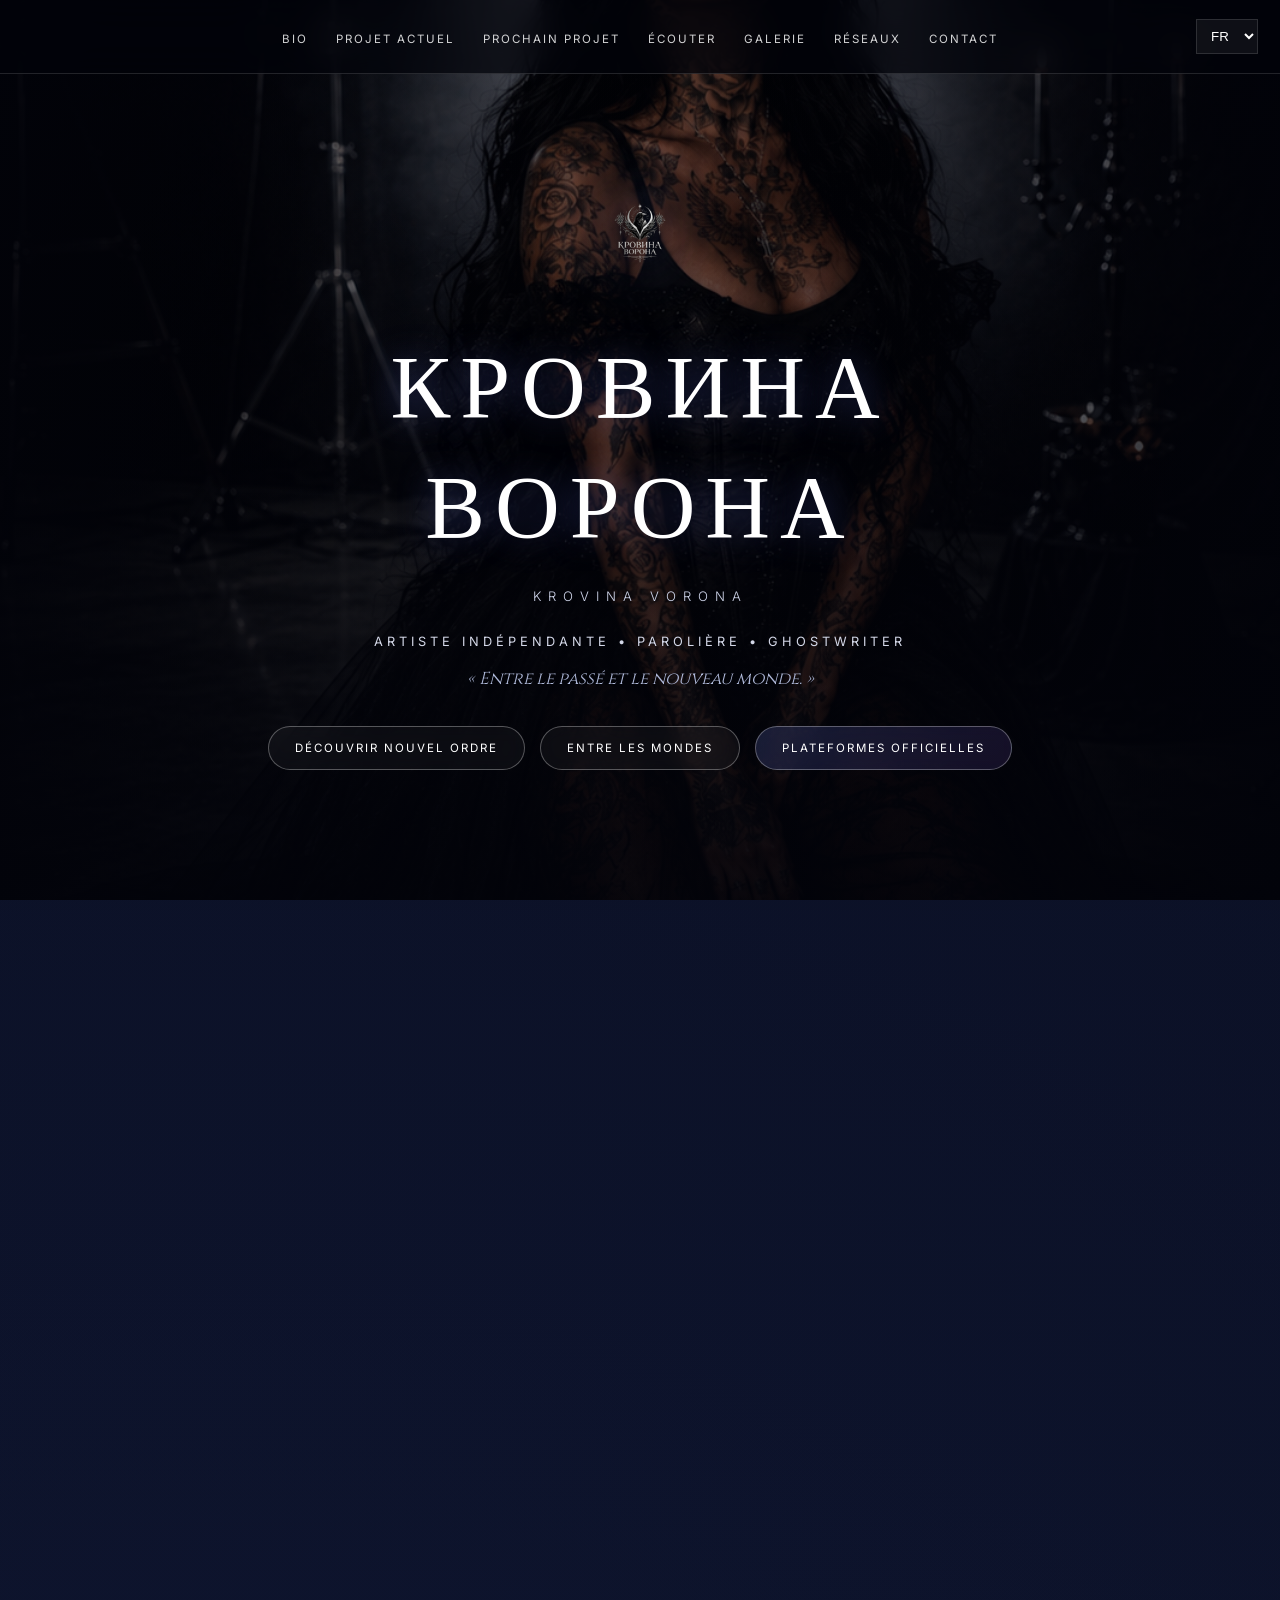
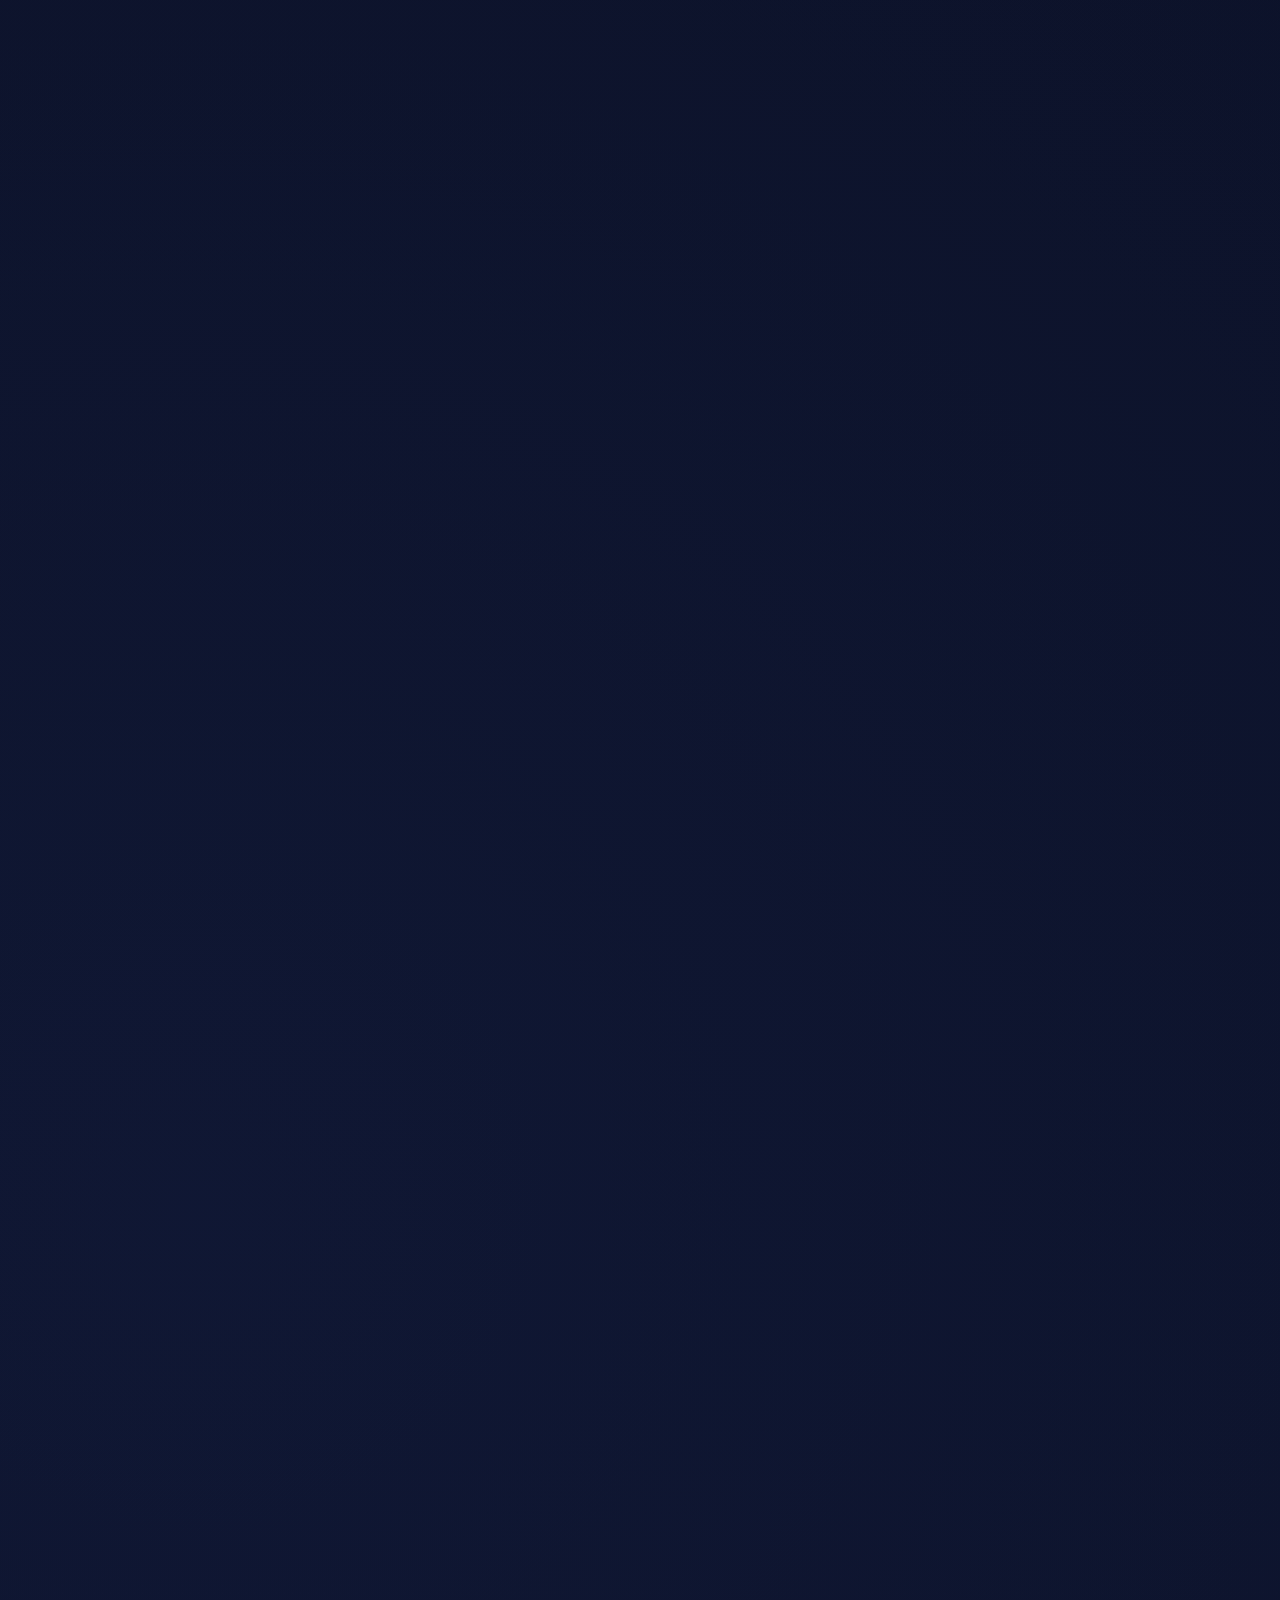
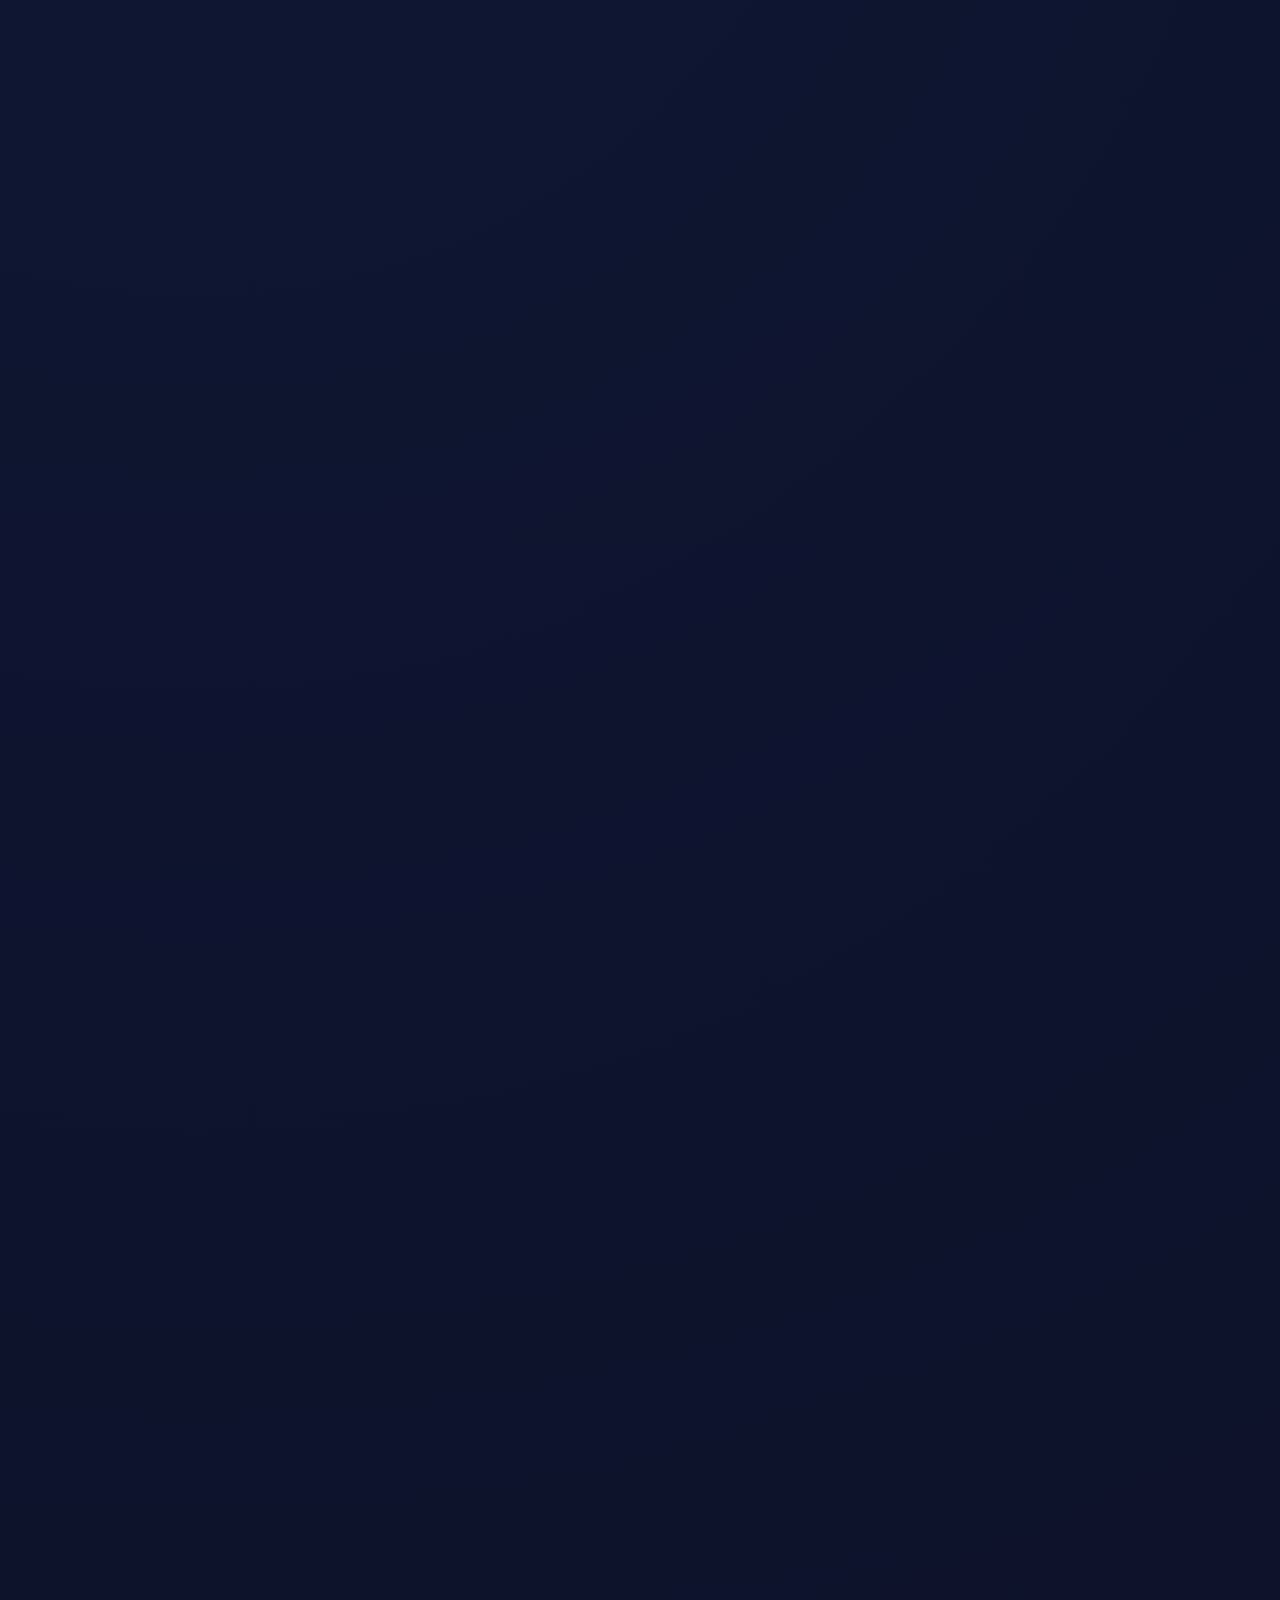
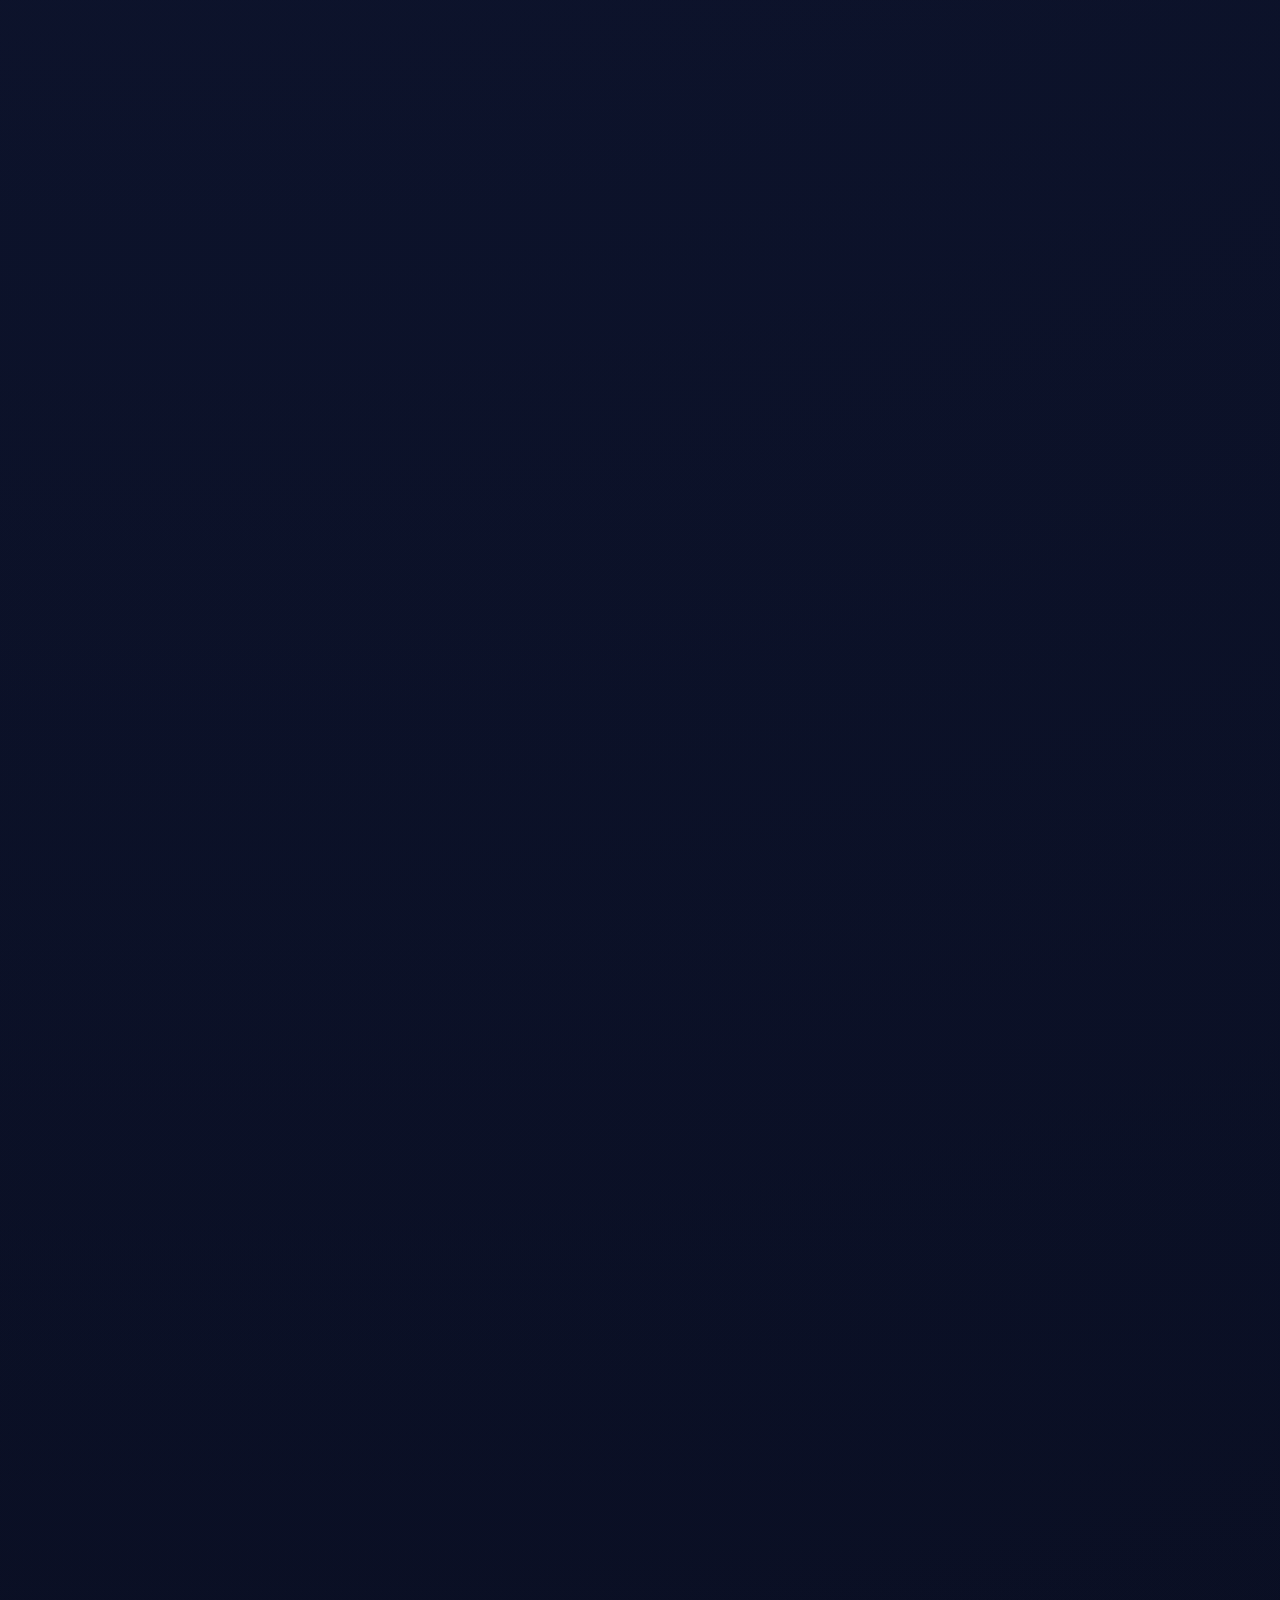
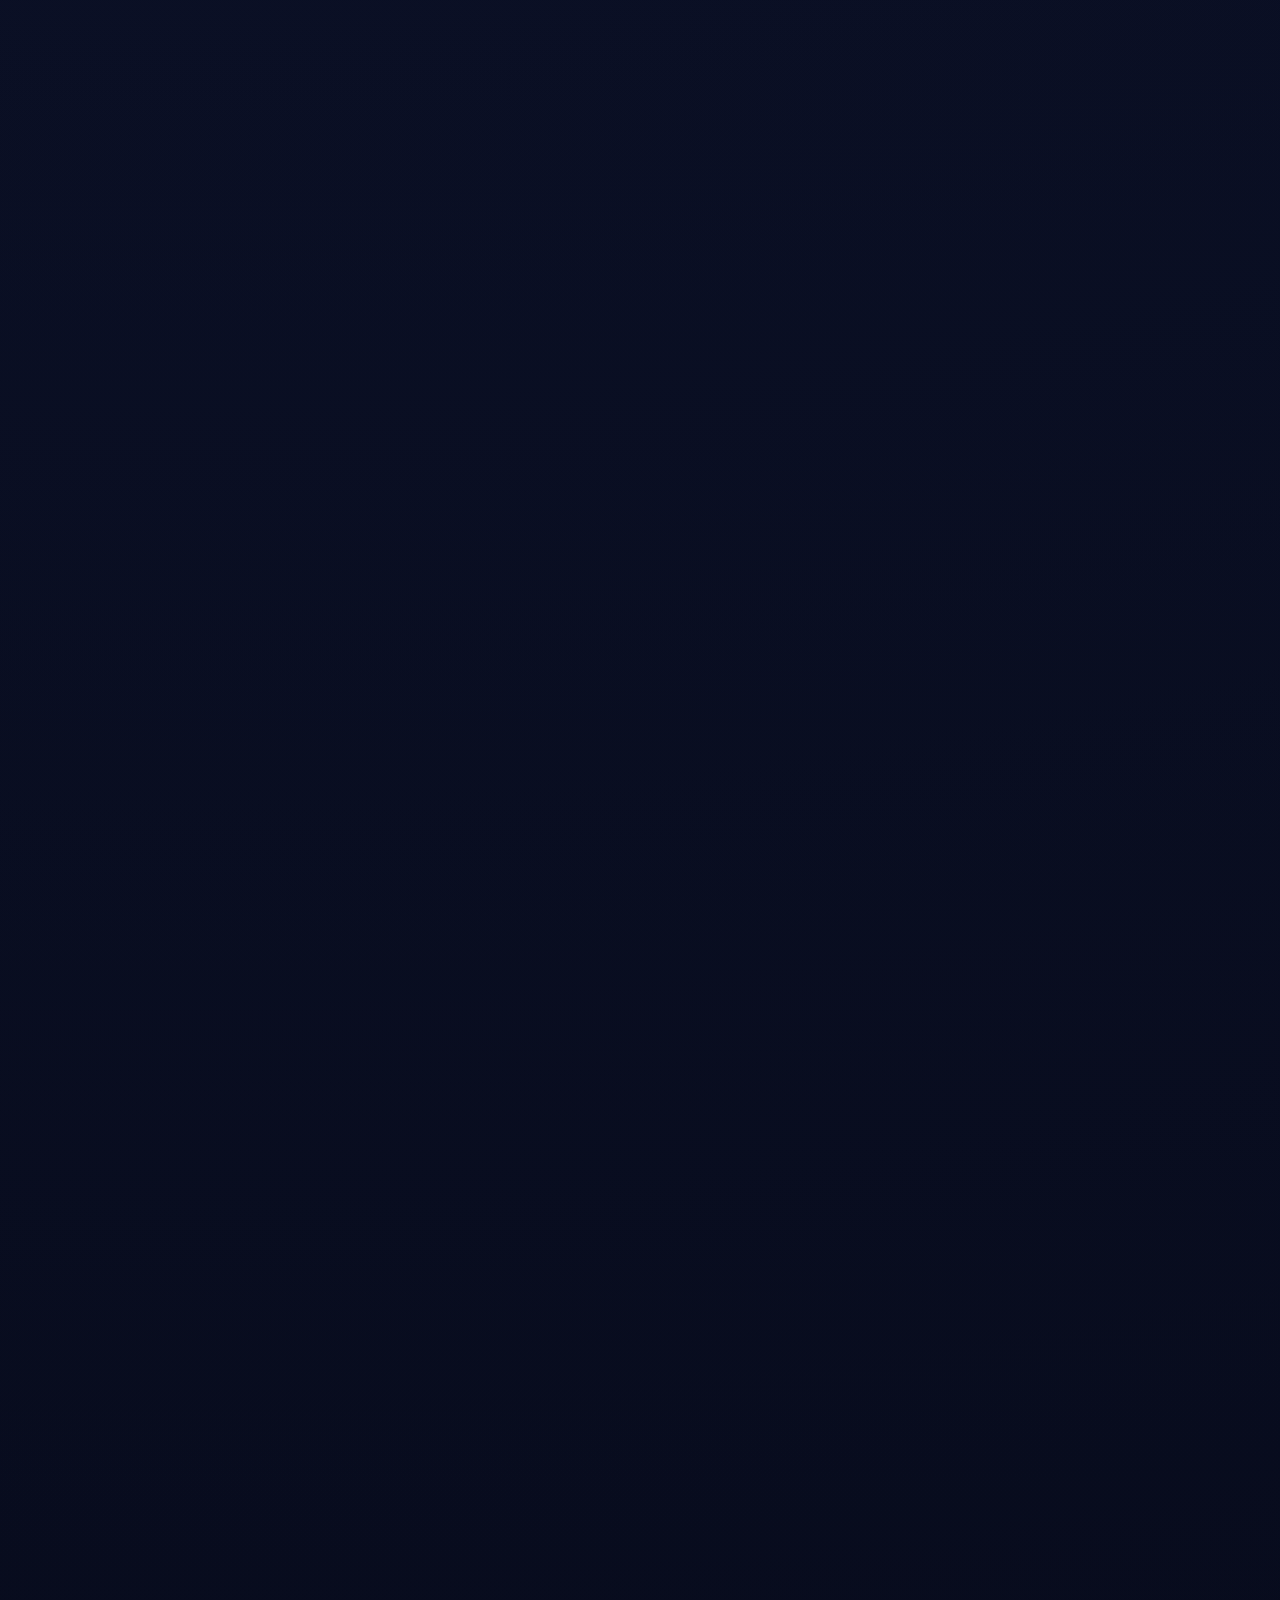
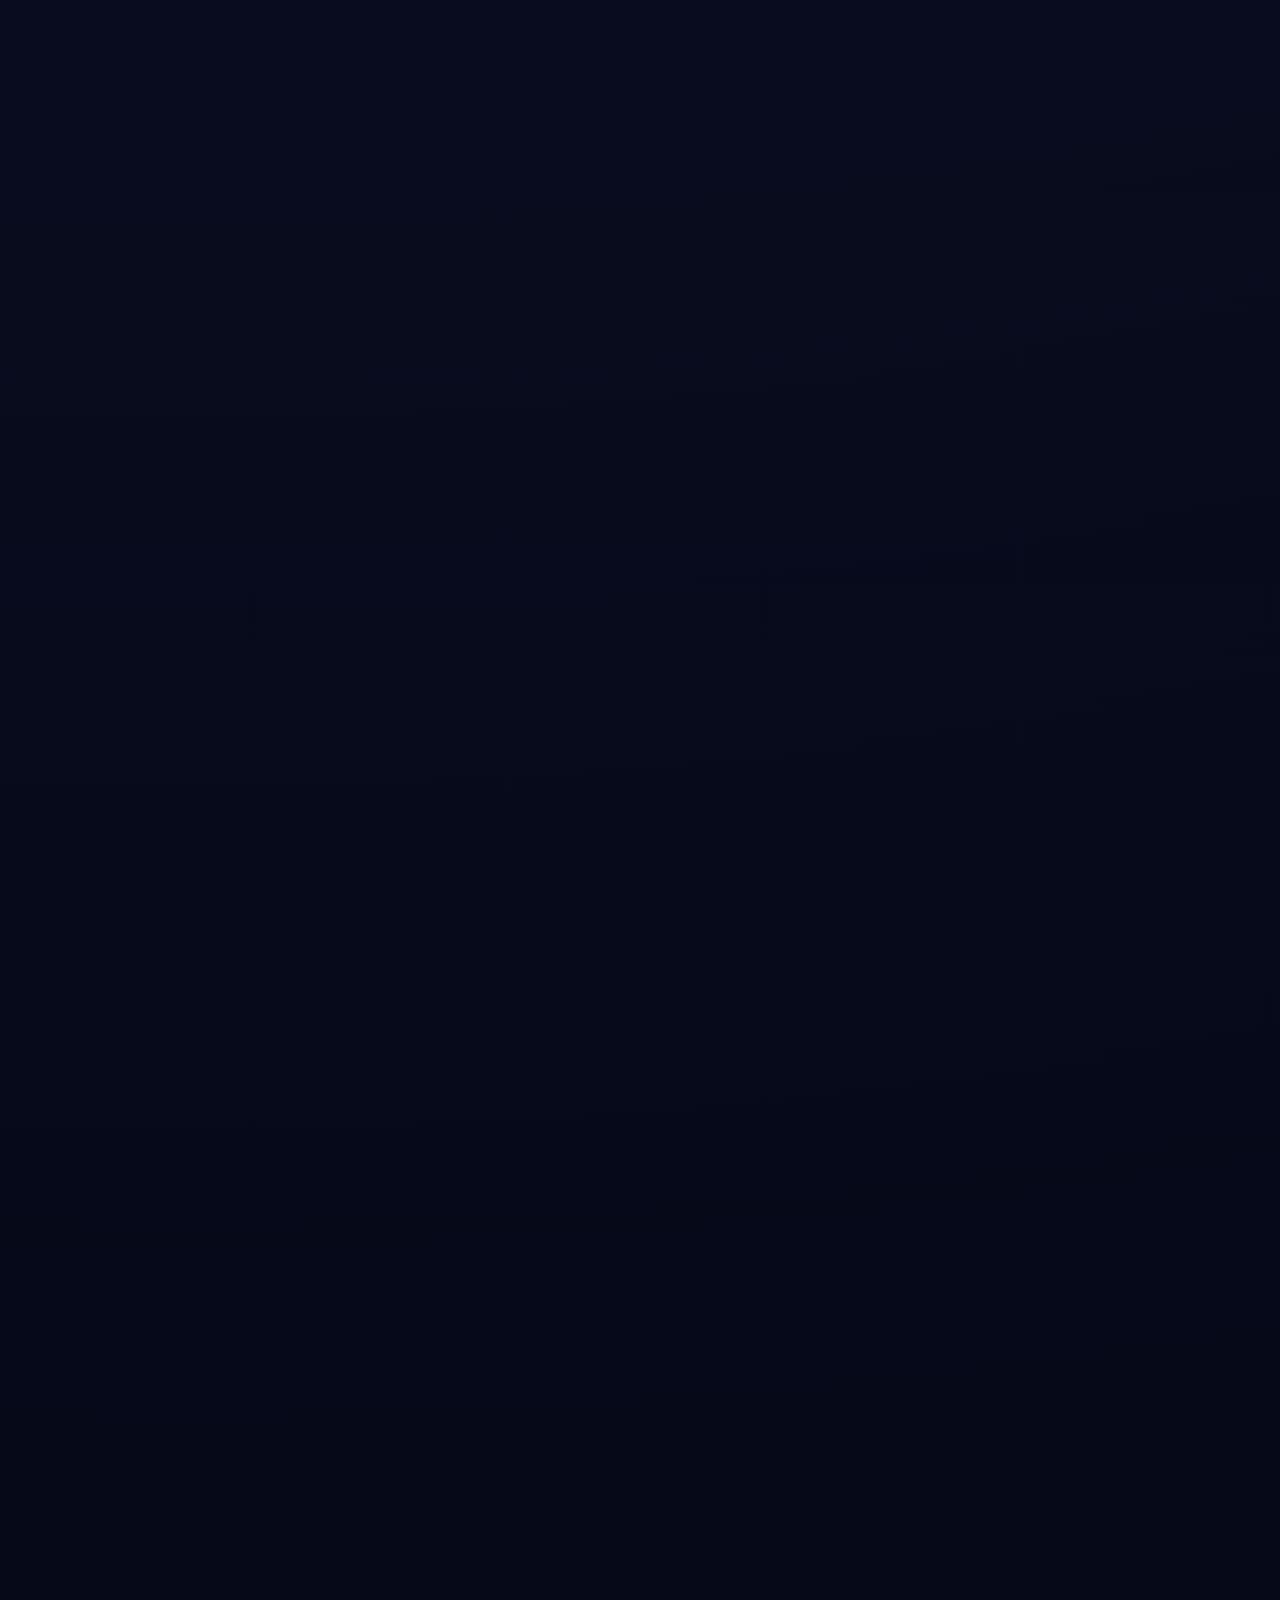
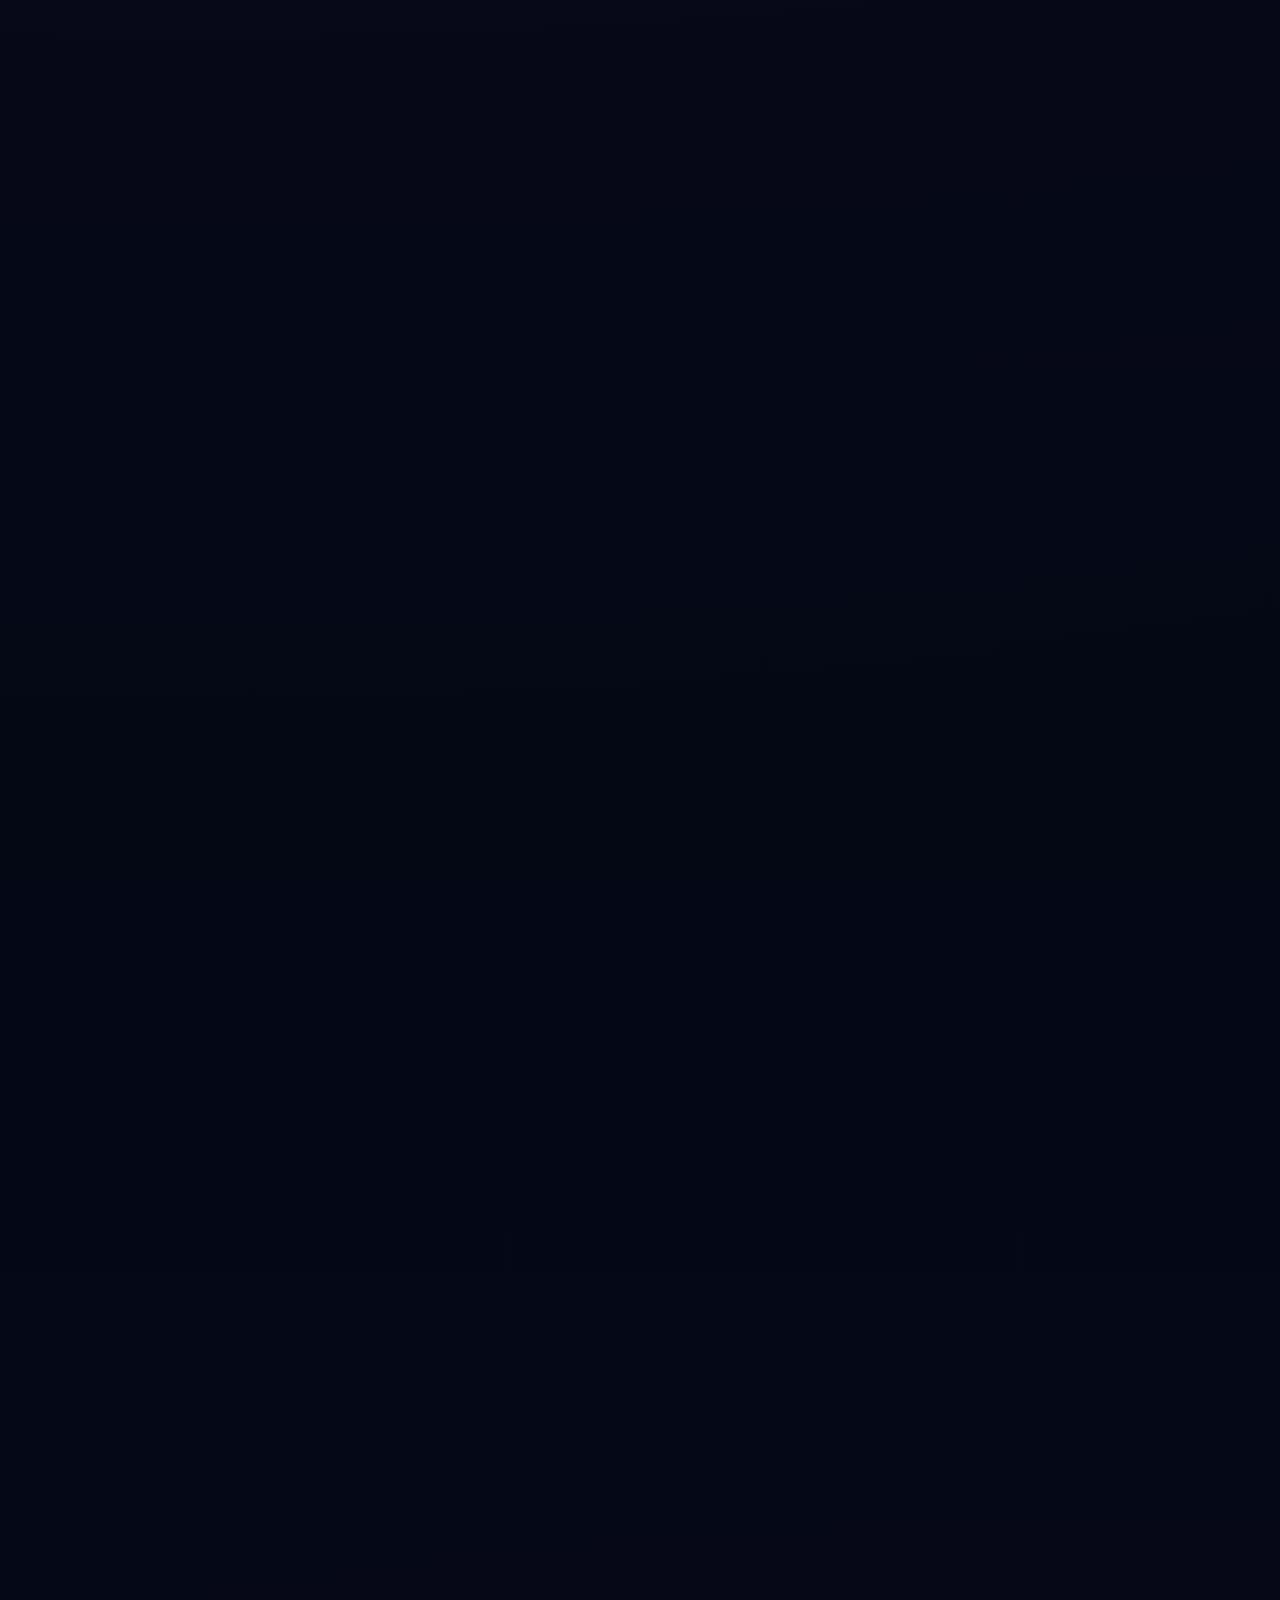
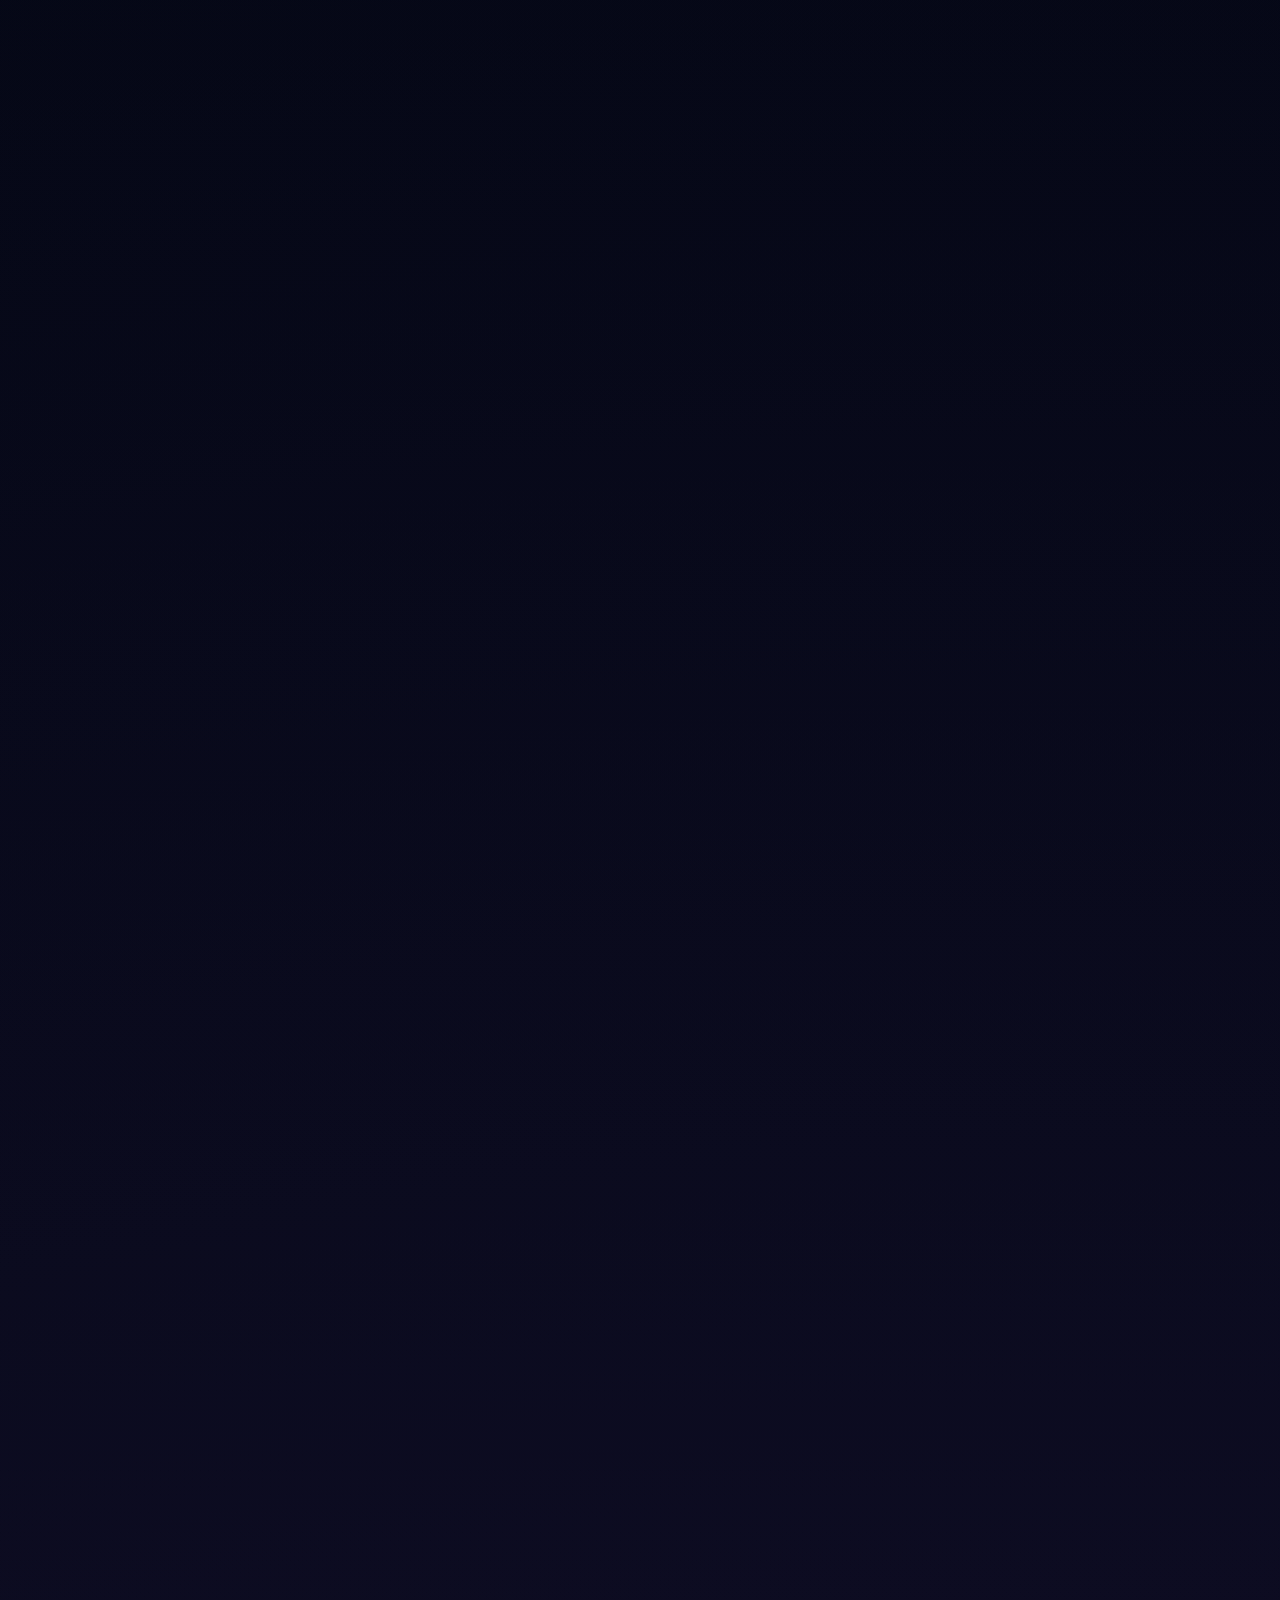
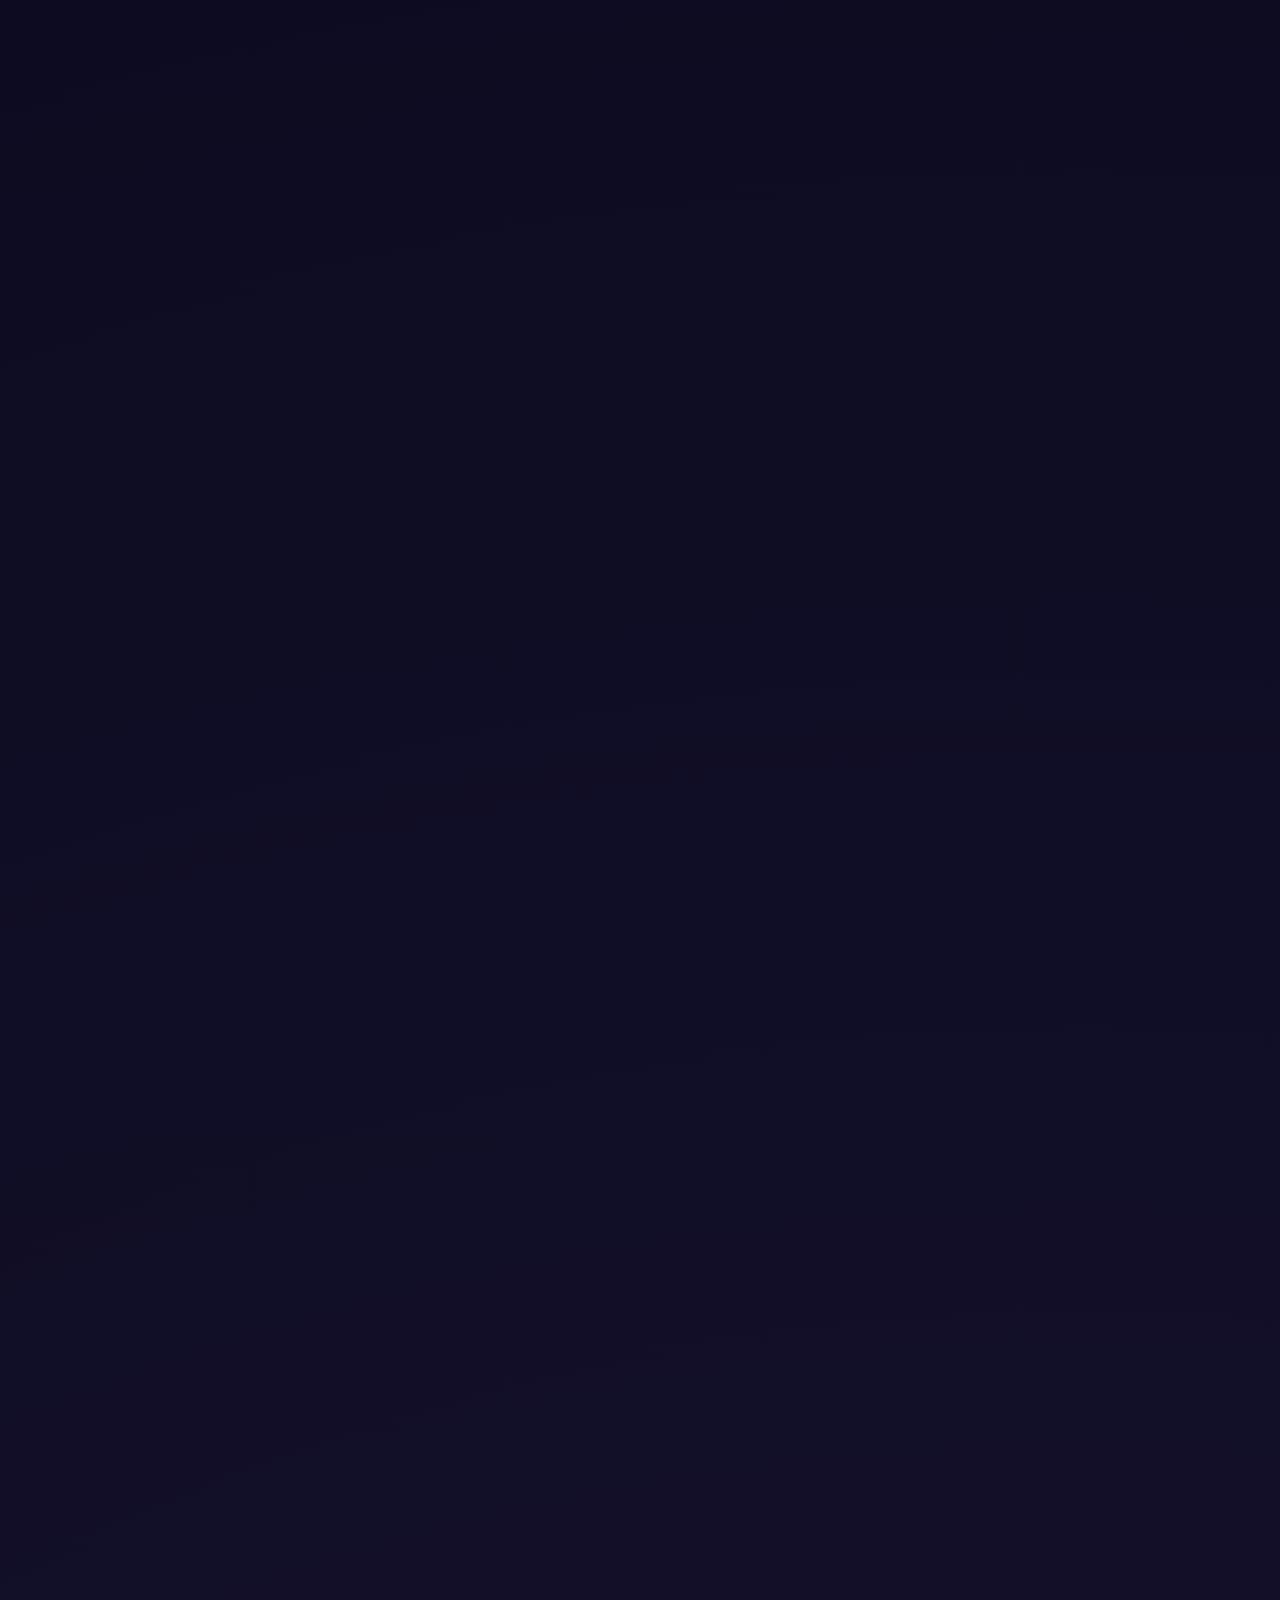
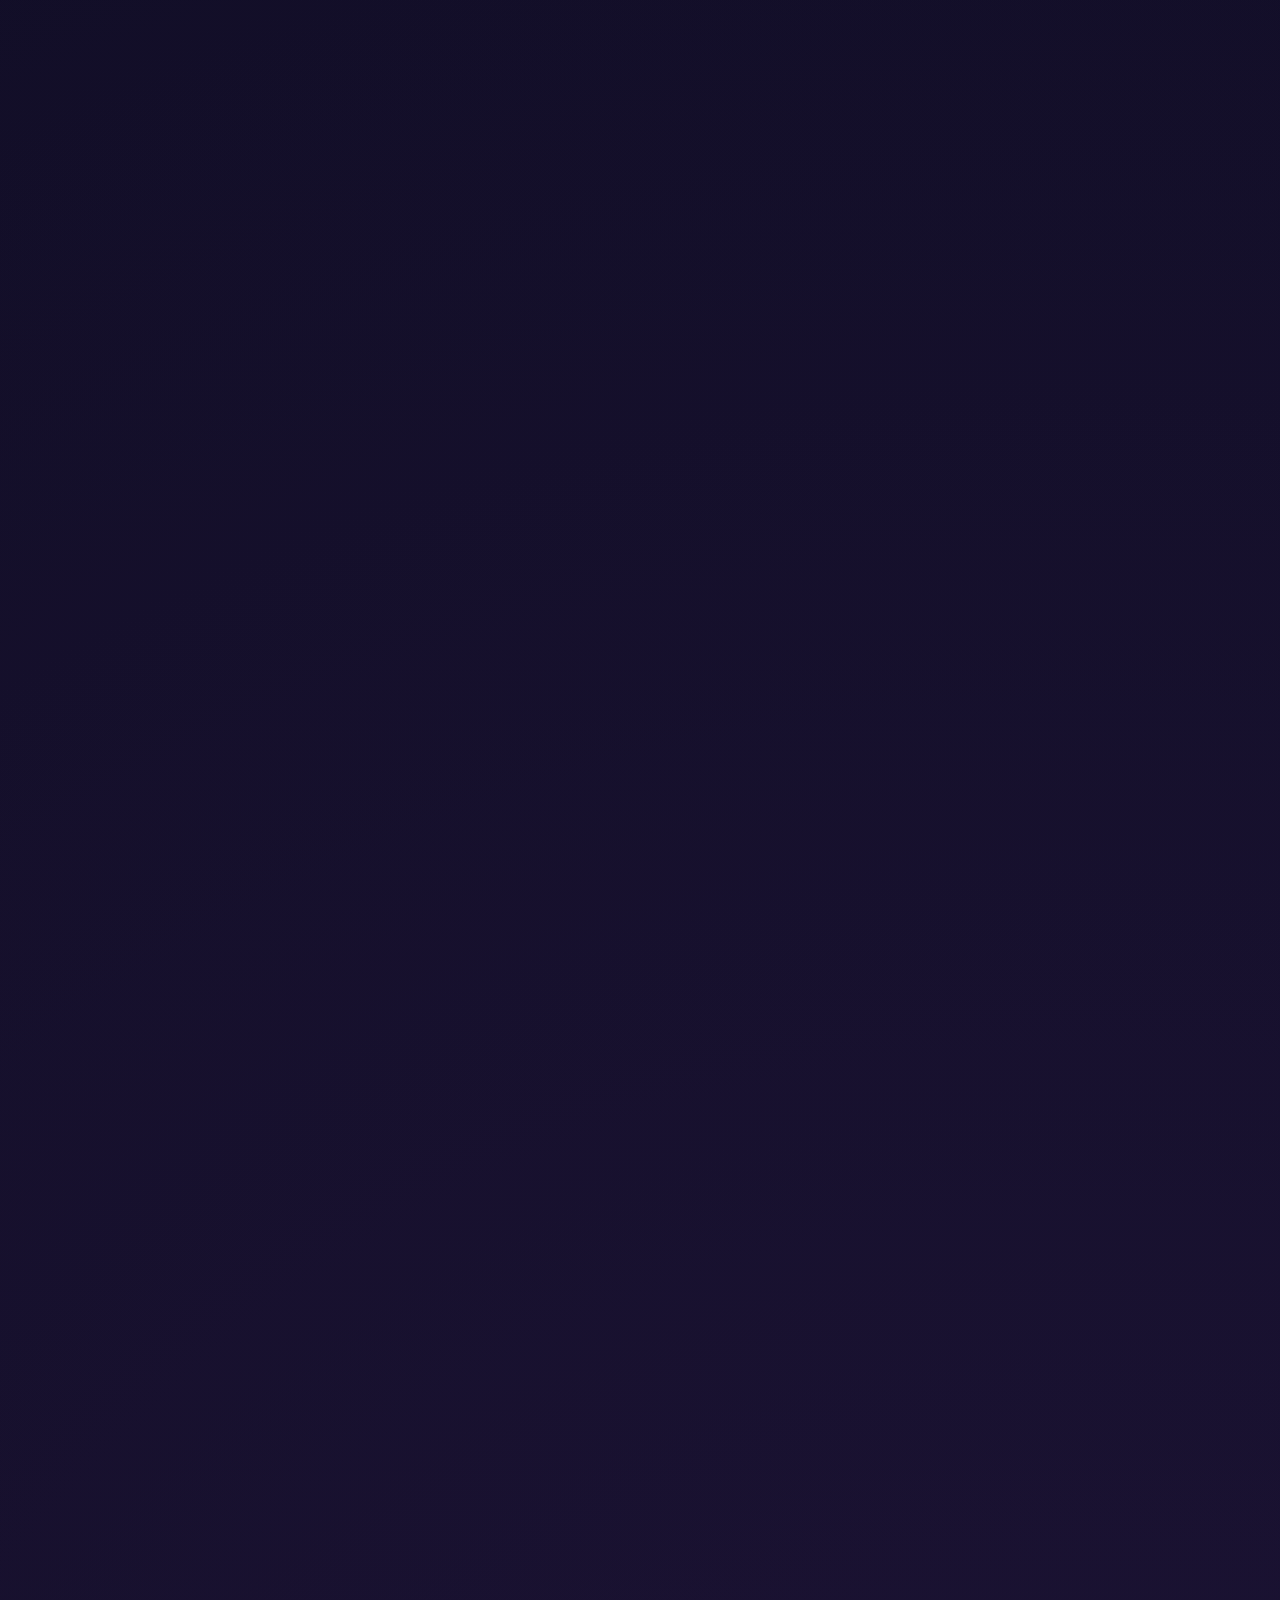
==== commit b09d77f4: "Update index.html" ====
--- a/index.html
+++ b/index.html
@@ -1,1320 +1,640 @@
 <!DOCTYPE html>
 <html lang="fr">
 <head>
+
 <meta charset="UTF-8">
-<meta name="viewport" content="width=device-width, initial-scale=1.0">
-
-<title>Krovina Vorona | Official Website</title>
-
-<meta
-  name="description"
-  content="Krovina Vorona — Krovina Maria Vorona Avalishvili. Artiste indépendante, parolière et ghostwriter."
->
-
-<meta property="og:title" content="Krovina Vorona | Official">
-<meta
-  property="og:description"
-  content="Krovina Vorona — artiste indépendante, parolière et ghostwriter. Nouveau projet : Entre les mondes."
->
-<meta
-  property="og:image"
-  content="5c4b0b54-0854-49c5-82d2-2719382a1924.png"
->
-
-<link rel="icon" href="9504EC44-00EE-4245-A6B1-A9F9637DB6C6.png">
-
-<link rel="preconnect" href="https://fonts.googleapis.com">
-<link rel="preconnect" href="https://fonts.gstatic.com" crossorigin>
-
-<link
-  href="https://fonts.googleapis.com/css2?family=Cinzel:wght@400;500;600;700&family=Inter:wght@300;400;500;600&display=swap"
-  rel="stylesheet"
->
+<meta name="viewport" content="width=device-width,initial-scale=1.0">
+
+<title>Krovina Vorona | Official Artist</title>
+
+<meta name="description"
+content="Krovina Vorona, artiste indépendante russo-franco-géorgienne. Écoutez Nouvel Ordre sur Spotify, Apple Music et YouTube Music.">
+
+<meta property="og:title" content="Krovina Vorona | Official Artist">
+<meta property="og:description"
+content="Nouvel Ordre disponible sur toutes les plateformes de streaming.">
+
+<meta property="og:image"
+content="5c4b0b54-0854-49c5-82d2-2719382a1924.png">
+
+<link rel="icon"
+href="9504EC44-00EE-4245-A6B1-A9F9637DB6C6.png">
+
+<link rel="preconnect"
+href="https://fonts.googleapis.com">
+
+<link rel="preconnect"
+href="https://fonts.gstatic.com"
+crossorigin>
+
+<link href="https://fonts.googleapis.com/css2?family=Cinzel:wght@400;500;600;700&family=Inter:wght@300;400;500;600&display=swap"
+rel="stylesheet">
+
+<script type="application/ld+json">
+{
+ "@context":"https://schema.org",
+ "@type":"MusicGroup",
+ "name":"Krovina Vorona",
+ "url":"https://krovina-vorona.vercel.app/",
+ "sameAs":[
+   "https://open.spotify.com/intl-fr/artist/4rhHYBfXi2aJdaIRgKA9xG",
+   "https://music.apple.com/fr/artist/krovina-vorona/6811924246",
+   "https://music.youtube.com/playlist?list=OLAK5uy_m8Sh7Cl5FZhc1aYNvqJwcPMJawsFiZMnU",
+   "https://www.instagram.com/krovina.vorona",
+   "https://www.tiktok.com/@krovina495"
+ ]
+}
+</script>
 
 <style>
 
 :root{
-  --bg:#02030a;
-  --bg2:#070b1c;
-  --blue:#718cff;
-  --violet:#a06cff;
-  --cyan:#82cfff;
-  --white:#f5f6ff;
-  --muted:#aab1ca;
-  --soft:#cbd1e5;
-  --line:rgba(255,255,255,.13);
-  --card:rgba(7,10,27,.78);
-  --green:#879f78;
+
+--bg:#02030a;
+--bg2:#070b1c;
+
+--blue:#718cff;
+--violet:#a06cff;
+--cyan:#82cfff;
+
+--white:#f5f6ff;
+--muted:#aab1ca;
+
+--line:rgba(255,255,255,.13);
+--card:rgba(7,10,27,.78);
+
 }
 
 *{
-  box-sizing:border-box;
-  margin:0;
-  padding:0;
-  scroll-behavior:smooth;
+margin:0;
+padding:0;
+box-sizing:border-box;
+scroll-behavior:smooth;
 }
 
 html{
-  background:var(--bg);
+background:var(--bg);
 }
 
 body{
-  color:var(--white);
-  font-family:Inter,sans-serif;
-  background:
-    radial-gradient(
-      circle at 15% 10%,
-      rgba(62,91,190,.20),
-      transparent 28%
-    ),
-    radial-gradient(
-      circle at 85% 55%,
-      rgba(128,70,190,.18),
-      transparent 30%
-    ),
-    linear-gradient(
-      180deg,
-      #02030a 0%,
-      #050817 48%,
-      #02030a 100%
-    );
-  overflow-x:hidden;
+
+font-family:Inter,sans-serif;
+color:white;
+
+background:
+radial-gradient(circle at 15% 10%,rgba(62,91,190,.22),transparent 30%),
+radial-gradient(circle at 85% 60%,rgba(128,70,190,.20),transparent 35%),
+linear-gradient(180deg,#02030a 0%,#050817 45%,#02030a 100%);
+
+overflow-x:hidden;
+
 }
 
 body::before{
-  content:"";
-  position:fixed;
-  inset:0;
-  pointer-events:none;
-  z-index:-1;
-  opacity:.48;
-
-  background-image:
-    radial-gradient(
-      circle,
-      rgba(255,255,255,.8) 0 1px,
-      transparent 1.5px
-    ),
-    radial-gradient(
-      circle,
-      rgba(140,160,255,.55) 0 1px,
-      transparent 1.5px
-    );
-
-  background-size:
-    180px 180px,
-    310px 310px;
-
-  background-position:
-    20px 30px,
-    90px 120px;
-}
-
-/* =========================
-   NAVIGATION
-========================= */
+
+content:"";
+
+position:fixed;
+inset:0;
+
+pointer-events:none;
+
+opacity:.45;
+
+background-image:
+
+radial-gradient(circle,
+rgba(255,255,255,.8) 0 1px,
+transparent 1.5px),
+
+radial-gradient(circle,
+rgba(130,170,255,.4) 0 1px,
+transparent 1.5px);
+
+background-size:
+180px 180px,
+310px 310px;
+
+z-index:-1;
+
+}
 
 nav{
-  position:fixed;
-  top:0;
-  left:0;
-  width:100%;
-  height:72px;
-  z-index:1000;
-
-  display:flex;
-  align-items:center;
-  justify-content:center;
-
-  background:rgba(2,3,10,.78);
-  backdrop-filter:blur(18px);
-
-  border-bottom:1px solid var(--line);
+
+position:fixed;
+
+top:0;
+left:0;
+
+width:100%;
+height:74px;
+
+display:flex;
+align-items:center;
+justify-content:center;
+
+background:rgba(2,3,10,.72);
+
+backdrop-filter:blur(18px);
+
+border-bottom:1px solid var(--line);
+
+z-index:999;
+
 }
 
 nav ul{
-  display:flex;
-  gap:28px;
-  list-style:none;
-  align-items:center;
+
+display:flex;
+gap:28px;
+list-style:none;
+
 }
 
 nav a{
-  color:white;
-  text-decoration:none;
-  font-size:.72rem;
-  letter-spacing:2px;
-  text-transform:uppercase;
-  opacity:.82;
-  transition:.3s;
+
+text-decoration:none;
+color:white;
+
+font-size:.72rem;
+letter-spacing:2px;
+text-transform:uppercase;
+
+opacity:.82;
+
+transition:.3s;
+
 }
 
 nav a:hover{
-  opacity:1;
-  text-shadow:
-    0 0 18px rgba(130,150,255,.85);
+
+opacity:1;
+
+text-shadow:0 0 18px rgba(130,150,255,.8);
+
 }
 
 .lang-selector{
-  position:absolute;
-  right:22px;
-
-  background:rgba(255,255,255,.04);
-  color:white;
-
-  border:1px solid var(--line);
-
-  padding:8px 10px;
-
-  font:
-    600 .7rem Inter,
-    sans-serif;
-
-  cursor:pointer;
-}
-
-.lang-selector option{
-  background:#050509;
-  color:white;
-}
-
-/* =========================
-   HERO
-========================= */
+
+position:absolute;
+right:22px;
+
+background:rgba(255,255,255,.05);
+color:white;
+
+border:1px solid var(--line);
+
+padding:8px 10px;
+
+cursor:pointer;
+
+}
 
 .hero{
-  min-height:100vh;
-
-  display:flex;
-  align-items:center;
-  justify-content:center;
-  text-align:center;
-
-  padding:
-    110px 20px
-    80px;
-
-  position:relative;
-  overflow:hidden;
-
-  background:
-    linear-gradient(
-      rgba(2,3,10,.42),
-      rgba(2,3,10,.86)
-    ),
-    url("19D52A46-5D89-46CF-9A56-74F76EC32A88.png")
-    center/cover no-repeat;
-}
-
-.hero::after{
-  content:"";
-  position:absolute;
-  inset:0;
-
-  background:
-    radial-gradient(
-      circle at center,
-      transparent 15%,
-      rgba(2,3,10,.25) 50%,
-      rgba(2,3,10,.92) 100%
-    );
+
+min-height:100vh;
+
+display:flex;
+align-items:center;
+justify-content:center;
+
+text-align:center;
+
+padding:110px 20px 70px;
+
+position:relative;
+
+overflow:hidden;
+
+background:
+linear-gradient(rgba(2,3,10,.30),rgba(2,3,10,.90)),
+url("19D52A46-5D89-46CF-9A56-74F76EC32A88.png")
+center/cover no-repeat;
+
+}
+
+.hero::before{
+
+content:"";
+
+position:absolute;
+inset:0;
+
+background:
+radial-gradient(circle at center,
+transparent 15%,
+rgba(2,3,10,.25) 55%,
+rgba(2,3,10,.94) 100%);
+
 }
 
 .hero-content{
-  position:relative;
-  z-index:2;
-  max-width:1000px;
+
+position:relative;
+z-index:2;
+
+max-width:950px;
+
 }
 
 .logo{
-  width:125px;
-  height:125px;
-
-  object-fit:contain;
-
-  filter:
-    drop-shadow(
-      0 0 25px
-      rgba(120,145,255,.58)
-    );
-
-  margin-bottom:25px;
+
+width:130px;
+height:130px;
+
+object-fit:contain;
+
+filter:
+drop-shadow(0 0 40px rgba(120,145,255,.7));
+
+margin-bottom:25px;
+
+animation:float 5s ease-in-out infinite;
+
+}
+
+@keyframes float{
+
+0%,100%{
+transform:translateY(0);
+}
+
+50%{
+transform:translateY(-8px);
+}
+
 }
 
 .hero h1{
-  font:
-    500 clamp(2.5rem,7vw,6.2rem)
-    Cinzel,
-    serif;
-
-  letter-spacing:9px;
-
-  text-shadow:
-    0 0 35px
-    rgba(110,130,255,.35);
+
+font-family:Cinzel,serif;
+
+font-size:clamp(2.8rem,7vw,6.5rem);
+
+font-weight:500;
+
+letter-spacing:10px;
+
+text-shadow:0 0 35px rgba(110,130,255,.35);
+
 }
 
 .hero h2{
-  margin-top:16px;
-
-  font-size:.8rem;
-  letter-spacing:7px;
-
-  color:#c7cce0;
-  font-weight:300;
+
+margin-top:18px;
+
+font-size:.82rem;
+letter-spacing:7px;
+
+font-weight:300;
+
+color:#cfd5ea;
+
 }
 
 .hero-sub{
-  margin-top:28px;
-
-  font-size:.78rem;
-  letter-spacing:4px;
-
-  text-transform:uppercase;
-
-  color:#d1d6e8;
+
+margin-top:30px;
+
+font-size:.8rem;
+letter-spacing:4px;
+
+text-transform:uppercase;
+
+color:#d4d8e8;
+
 }
 
 .hero-quote{
-  margin-top:18px;
-
-  font:
-    italic 1.05rem Cinzel,
-    serif;
-
-  color:#aab5d6;
+
+margin-top:18px;
+
+font-family:Cinzel,serif;
+
+font-style:italic;
+
+font-size:1.08rem;
+
+color:#aeb8d8;
+
 }
 
 .buttons{
-  display:flex;
-  gap:14px;
-
-  justify-content:center;
-  flex-wrap:wrap;
-
-  margin-top:34px;
+
+display:flex;
+justify-content:center;
+flex-wrap:wrap;
+gap:15px;
+
+margin-top:36px;
+
 }
 
 .btn{
-  display:inline-flex;
-
-  padding:13px 24px;
-
-  border:
-    1px solid
-    rgba(255,255,255,.35);
-
-  color:white;
-
-  text-decoration:none;
-
-  letter-spacing:2px;
-  font-size:.72rem;
-
-  text-transform:uppercase;
-
-  background:
-    rgba(255,255,255,.035);
-
-  transition:.3s;
-
-  backdrop-filter:blur(8px);
+
+display:inline-flex;
+align-items:center;
+justify-content:center;
+
+padding:14px 26px;
+
+border:1px solid rgba(255,255,255,.30);
+
+background:rgba(255,255,255,.04);
+
+backdrop-filter:blur(10px);
+
+color:white;
+
+text-decoration:none;
+
+font-size:.72rem;
+letter-spacing:2px;
+text-transform:uppercase;
+
+transition:.35s;
+
+border-radius:999px;
+
 }
 
 .btn:hover{
-  background:white;
-  color:#03040a;
-
-  box-shadow:
-    0 0 30px
-    rgba(120,140,255,.35);
-}
-
-/* =========================
-   GENERAL SECTIONS
-========================= */
-
-section{
-  max-width:1200px;
-  margin:auto;
-
-  padding:
-    110px 22px;
+
+background:white;
+color:#05060d;
+
+box-shadow:0 0 35px rgba(120,145,255,.35);
+
+transform:translateY(-2px);
+
+}
+
+.official-btn{
+
+background:
+linear-gradient(135deg,
+rgba(113,140,255,.18),
+rgba(160,108,255,.12));
+
+}
+
+/* STREAMING */
+
+.streaming-section{
+
+max-width:1250px;
+
+margin:auto;
+
+padding:110px 22px;
+
+}
+
+.streaming-box{
+
+position:relative;
+
+overflow:hidden;
+
+border-radius:32px;
+
+padding:55px 35px;
+
+border:1px solid rgba(255,255,255,.12);
+
+background:
+linear-gradient(
+145deg,
+rgba(10,15,35,.85),
+rgba(4,6,18,.95));
+
+backdrop-filter:blur(18px);
+
+box-shadow:0 35px 90px rgba(0,0,0,.45);
+
+}
+
+.streaming-box::before{
+
+content:"";
+
+position:absolute;
+inset:-140px;
+
+background:
+
+radial-gradient(circle at 20% 20%,
+rgba(120,145,255,.14),
+transparent 35%),
+
+radial-gradient(circle at 80% 70%,
+rgba(160,108,255,.12),
+transparent 35%);
+
+pointer-events:none;
+
 }
 
 .section-head{
-  text-align:center;
-  margin-bottom:55px;
+
+position:relative;
+
+text-align:center;
+
 }
 
 .kicker{
-  font-size:.62rem;
-  letter-spacing:5px;
-  text-transform:uppercase;
-
-  color:#7180ad;
-
-  margin-bottom:12px;
+
+font-size:.62rem;
+letter-spacing:5px;
+
+text-transform:uppercase;
+
+color:#7381ad;
+
+margin-bottom:12px;
+
 }
 
 .section-title{
-  font:
-    500 clamp(1.9rem,5vw,3rem)
-    Cinzel,
-    serif;
-
-  letter-spacing:4px;
+
+font-family:Cinzel,serif;
+
+font-size:clamp(2rem,5vw,3rem);
+
+letter-spacing:4px;
+
 }
 
 .line{
-  width:70px;
-  height:1px;
-
-  background:
-    rgba(150,170,255,.6);
-
-  margin:
-    20px auto 0;
-
-  box-shadow:
-    0 0 18px
-    rgba(100,130,255,.5);
-}
-
-/* =========================
-   BIO
-========================= */
-
-.bio-grid{
-  display:grid;
-
-  grid-template-columns:
-    1fr 1fr;
-
-  gap:55px;
-
-  align-items:center;
-}
-
-.bio-image img{
-  width:100%;
-  display:block;
-
-  max-height:760px;
-
-  object-fit:cover;
-
-  border:
-    1px solid
-    var(--line);
-
-  box-shadow:
-    0 25px 70px
-    rgba(0,0,0,.55);
-}
-
-.card{
-  background:var(--card);
-
-  border:
-    1px solid
-    var(--line);
-
-  padding:34px;
-
-  box-shadow:
-    0 20px 60px
-    rgba(0,0,0,.35);
-
-  backdrop-filter:blur(15px);
-}
-
-.bio-text{
-  color:#c8cee0;
-
-  line-height:1.82;
-
-  font-size:.94rem;
-}
-
-.bio-text strong{
-  color:white;
-}
-
-.bio-text p{
-  margin-bottom:18px;
-}
-
-.bio-text h3{
-  font:
-    500 1rem Cinzel,
-    serif;
-
-  letter-spacing:2px;
-
-  color:white;
-
-  margin:
-    30px 0 11px;
-}
-
-/* =========================
-   CURRENT PROJECT
-========================= */
-
-.current-project{
-  position:relative;
-}
-
-.current-project::before{
-  content:"";
-
-  position:absolute;
-
-  width:500px;
-  height:500px;
-
-  left:-300px;
-  top:150px;
-
-  background:
-    radial-gradient(
-      circle,
-      rgba(75,125,85,.12),
-      transparent 70%
-    );
-
-  pointer-events:none;
-}
-
-.project-grid{
-  display:grid;
-
-  grid-template-columns:
-    minmax(300px,480px)
-    1fr;
-
-  gap:65px;
-
-  align-items:center;
-}
-
-.cover{
-  width:100%;
-
-  display:block;
-
-  border:
-    1px solid
-    var(--line);
-
-  box-shadow:
-    0 30px 80px
-    rgba(0,0,0,.65);
-
-  transition:
-    transform .5s ease,
-    box-shadow .5s ease;
-}
-
-.cover:hover{
-  transform:translateY(-7px);
-
-  box-shadow:
-    0 35px 90px
-    rgba(0,0,0,.75);
-}
-
-.project-copy h3{
-  font:
-    500 clamp(1.8rem,4vw,2.8rem)
-    Cinzel,
-    serif;
-
-  letter-spacing:4px;
-
-  margin-bottom:10px;
-}
-
-.project-russian{
-  color:#aab4ce;
-
-  font:
-    500 1.25rem Cinzel,
-    serif;
-
-  letter-spacing:3px;
-
-  margin-bottom:22px;
-}
-
-.project-status{
-  display:inline-block;
-
-  padding:
-    7px 13px;
-
-  margin-bottom:24px;
-
-  border:
-    1px solid
-    rgba(150,170,255,.3);
-
-  color:#b9c4e4;
-
-  font-size:.62rem;
-
-  letter-spacing:3px;
-
-  text-transform:uppercase;
-}
-
-.project-copy p{
-  color:var(--muted);
-
-  line-height:1.85;
-
-  margin-bottom:18px;
-}
-
-.tracklist{
-  margin-top:28px;
-
-  border-top:
-    1px solid
-    var(--line);
-}
-
-.track{
-  display:flex;
-
-  align-items:center;
-
-  justify-content:space-between;
-
-  gap:20px;
-
-  padding:
-    16px 0;
-
-  border-bottom:
-    1px solid
-    rgba(255,255,255,.08);
-}
-
-.track-number{
-  color:#68749b;
-
-  font-size:.68rem;
-
-  letter-spacing:2px;
-
-  min-width:35px;
-}
-
-.track-name{
-  flex:1;
-
-  color:#e5e8f4;
-
-  font:
-    500 .9rem Cinzel,
-    serif;
-
-  letter-spacing:1px;
-}
-
-.track-language{
-  color:#68749b;
-
-  font-size:.6rem;
-
-  letter-spacing:2px;
-
-  text-transform:uppercase;
-}
-
-/* =========================
-   NEXT PROJECT
-========================= */
-
-.next-project{
-  max-width:1300px;
-}
-
-.next-project-intro{
-  max-width:850px;
-
-  margin:
-    0 auto 50px;
-
-  text-align:center;
-}
-
-.next-project-intro p{
-  color:var(--muted);
-
-  line-height:1.9;
-
-  font-size:.95rem;
-}
-
-.next-project-card{
-  position:relative;
-
-  overflow:hidden;
-
-  border:
-    1px solid
-    rgba(255,255,255,.16);
-
-  background:#03040b;
-
-  box-shadow:
-    0 40px 110px
-    rgba(0,0,0,.65);
-}
-
-.next-project-card img{
-  width:100%;
-
-  display:block;
-
-  max-height:820px;
-
-  object-fit:cover;
-
-  transition:
-    transform 1.2s ease;
-}
-
-.next-project-card:hover img{
-  transform:scale(1.025);
-}
-
-.next-overlay{
-  position:absolute;
-
-  inset:0;
-
-  display:flex;
-
-  align-items:flex-end;
-
-  justify-content:center;
-
-  text-align:center;
-
-  padding:60px 25px;
-
-  background:
-    linear-gradient(
-      transparent 35%,
-      rgba(2,3,10,.25) 50%,
-      rgba(2,3,10,.94) 100%
-    );
-}
-
-.next-content{
-  max-width:850px;
-}
-
-.next-label{
-  font-size:.65rem;
-
-  letter-spacing:6px;
-
-  color:#bbc5e8;
-
-  text-transform:uppercase;
-
-  margin-bottom:15px;
-}
-
-.next-title{
-  font:
-    500 clamp(2.2rem,6vw,5rem)
-    Cinzel,
-    serif;
-
-  letter-spacing:7px;
-
-  text-shadow:
-    0 0 35px
-    rgba(100,140,255,.45);
-}
-
-.next-subtitle{
-  margin-top:12px;
-
-  font:
-    1rem Cinzel,
-    serif;
-
-  color:#c9d0e5;
-
-  letter-spacing:4px;
-}
-
-.next-description{
-  margin-top:18px;
-
-  color:#c2c9dc;
-
-  line-height:1.75;
-
-  font-size:.9rem;
-}
-
-/* =========================
-   QUOTE
-========================= */
-
-.quote-section{
-  max-width:1000px;
-}
-
-.quote{
-  text-align:center;
-
-  max-width:850px;
-
-  margin:auto;
-
-  color:#b8bfd5;
-
-  font:
-    italic clamp(1.1rem,2vw,1.45rem)
-    Cinzel,
-    serif;
-
-  line-height:1.7;
-}
-
-/* =========================
-   AUDIO
-========================= */
-
-.audio-list{
-  display:grid;
-  gap:18px;
-}
-
-.audio-card{
-  display:grid;
-
-  grid-template-columns:
-    82px 1fr;
-
-  gap:20px;
-
-  align-items:center;
-
-  padding:20px;
-
-  background:
-    linear-gradient(
-      135deg,
-      rgba(25,32,70,.55),
-      rgba(5,7,20,.82)
-    );
-
-  border:
-    1px solid
-    var(--line);
-
-  box-shadow:
-    0 15px 45px
-    rgba(0,0,0,.35);
-
-  transition:.3s;
-}
-
-.audio-card:hover{
-  border-color:
-    rgba(130,150,255,.35);
-
-  transform:
-    translateY(-2px);
-}
-
-.audio-cover{
-  width:82px;
-  height:82px;
-
-  object-fit:cover;
-
-  border:
-    1px solid
-    var(--line);
-}
-
-.audio-meta .label{
-  font-size:.58rem;
-
-  letter-spacing:3px;
-
-  color:#7480a4;
-
-  text-transform:uppercase;
-
-  margin-bottom:7px;
-}
-
-.audio-title{
-  font:
-    500 1rem Cinzel,
-    serif;
-
-  letter-spacing:1px;
-
-  margin-bottom:12px;
-}
-
-audio{
-  width:100%;
-  height:40px;
-
-  filter:
-    invert(1)
-    opacity(.9);
-}
-
-/* =========================
-   GALLERY
-========================= */
-
-.gallery{
-  display:grid;
-
-  grid-template-columns:
-    repeat(
-      auto-fit,
-      minmax(230px,1fr)
-    );
-
-  gap:18px;
-}
-
-.gallery-item{
-  overflow:hidden;
-
-  aspect-ratio:4/5;
-
-  border:
-    1px solid
-    var(--line);
-
-  background:#050711;
-}
-
-.gallery-item img{
-  width:100%;
-  height:100%;
-
-  display:block;
-
-  object-fit:cover;
-
-  transition:
-    transform .7s ease,
-    filter .7s ease;
-}
-
-.gallery-item:hover img{
-  transform:scale(1.06);
-
-  filter:
-    brightness(1.08)
-    contrast(1.03);
-}
-
-/* =========================
-   SOCIALS
-========================= */
-
-.socials{
-  display:flex;
-
-  justify-content:center;
-
-  flex-wrap:wrap;
-
-  gap:16px;
-}
-
-.socials a{
-  min-width:170px;
-
-  padding:
-    17px 25px;
-
-  text-align:center;
-
-  color:white;
-
-  text-decoration:none;
-
-  border:
-    1px solid
-    var(--line);
-
-  background:
-    rgba(255,255,255,.035);
-
-  font-size:.7rem;
-
-  letter-spacing:3px;
-
-  text-transform:uppercase;
-
-  transition:.3s;
-}
-
-.socials a:hover{
-  background:white;
-  color:#03040a;
-
-  box-shadow:
-    0 0 30px
-    rgba(120,140,255,.25);
-}
-
-/* =========================
-   CONTACT
-========================= */
-
-.contact{
-  max-width:700px;
-
-  margin:auto;
-
-  text-align:center;
-
-  color:var(--muted);
-
-  line-height:1.8;
-}
-
-.contact a{
-  color:white;
-
-  text-decoration:none;
-
-  font:
-    500 1rem Cinzel,
-    serif;
-
-  letter-spacing:1px;
-
-  word-break:break-word;
-}
-
-.contact a:hover{
-  text-shadow:
-    0 0 18px
-    rgba(130,150,255,.8);
-}
-
-/* =========================
-   FOOTER
-========================= */
-
-footer{
-  padding:
-    75px 20px;
-
-  text-align:center;
-
-  border-top:
-    1px solid
-    var(--line);
-
-  background:
-    rgba(0,0,0,.25);
-}
-
-footer h2{
-  font:
-    500 1.7rem Cinzel,
-    serif;
-
-  letter-spacing:5px;
-
-  margin-bottom:15px;
-}
-
-footer div{
-  color:#78819c;
-
-  font-size:.65rem;
-
-  letter-spacing:2px;
-
-  text-transform:uppercase;
-}
-
-/* =========================
-   ANIMATIONS
-========================= */
+
+width:70px;
+height:1px;
+
+margin:20px auto 0;
+
+background:rgba(150,170,255,.7);
+
+box-shadow:0 0 18px rgba(100,130,255,.5);
+
+}
+
+.streaming-grid{
+
+position:relative;
+
+display:grid;
+
+grid-template-columns:repeat(3,1fr);
+
+gap:22px;
+
+margin-top:40px;
+
+}
+
+.streaming-card{
+
+display:flex;
+flex-direction:column;
+align-items:center;
+justify-content:center;
+
+text-decoration:none;
+color:white;
+
+padding:35px 22px;
+
+border-radius:24px;
+
+border:1px solid rgba(255,255,255,.12);
+
+transition:.35s;
+
+}
+
+.streaming-card:hover{
+
+transform:translateY(-6px);
+
+box-shadow:0 0 35px rgba(120,145,255,.28);
+
+border-color:rgba(140,165,255,.35);
+
+}
+
+.streaming-card svg{
+
+width:48px;
+height:48px;
+
+margin-bottom:18px;
+
+}
+
+.streaming-card h3{
+
+font-family:Cinzel,serif;
+
+letter-spacing:2px;
+
+margin-bottom:8px;
+
+}
+
+.streaming-card p{
+
+font-size:.7rem;
+
+letter-spacing:2px;
+
+text-transform:uppercase;
+
+color:#c1cae2;
+
+}
+
+.spotify{
+
+background:linear-gradient(145deg,#102416,#18412a);
+
+}
+
+.apple{
+
+background:linear-gradient(145deg,#2c1218,#4b1826);
+
+}
+
+.ytmusic{
+
+background:linear-gradient(145deg,#290d0d,#501515);
+
+}
 
 .fade{
-  opacity:0;
-
-  transform:
-    translateY(25px);
-
-  transition:
-    opacity .9s ease,
-    transform .9s ease;
+
+opacity:0;
+transform:translateY(25px);
+
+transition:.9s;
+
 }
 
 .fade.show{
-  opacity:1;
-
-  transform:
-    translateY(0);
-}
-
-/* =========================
-   RESPONSIVE
-========================= */
+
+opacity:1;
+transform:translateY(0);
+
+}
 
 @media(max-width:900px){
 
-  nav{
-    height:auto;
-    min-height:64px;
-
-    padding:
-      12px 90px 12px 12px;
-  }
-
-  nav ul{
-    gap:12px;
-
-    flex-wrap:wrap;
-
-    justify-content:center;
-  }
-
-  nav a{
-    font-size:.58rem;
-    letter-spacing:1px;
-  }
-
-  .lang-selector{
-    right:12px;
-  }
-
-  .hero{
-    min-height:100svh;
-  }
-
-  .hero h1{
-    letter-spacing:5px;
-  }
-
-  .hero h2{
-    letter-spacing:4px;
-  }
-
-  .bio-grid,
-  .project-grid{
-    grid-template-columns:1fr;
-
-    gap:35px;
-  }
-
-  .bio-image img{
-    max-height:none;
-  }
-
-  .project-grid{
-    display:flex;
-    flex-direction:column;
-  }
-
-  .project-grid > div:first-child{
-    width:100%;
-  }
-
-  .next-overlay{
-    padding:35px 20px;
-  }
-
-  .next-title{
-    letter-spacing:4px;
-  }
-
-}
-
-@media(max-width:600px){
-
-  section{
-    padding:
-      80px 17px;
-  }
-
-  .hero{
-    padding:
-      100px 18px 60px;
-  }
-
-  .logo{
-    width:100px;
-    height:100px;
-  }
-
-  .hero h1{
-    font-size:
-      clamp(
-        2rem,
-        12vw,
-        4rem
-      );
-
-    letter-spacing:3px;
-  }
-
-  .hero-sub{
-    font-size:.66rem;
-    letter-spacing:2px;
-  }
-
-  .hero-quote{
-    font-size:.9rem;
-  }
-
-  .card{
-    padding:24px 20px;
-  }
-
-  .audio-card{
-    grid-template-columns:1fr;
-  }
-
-  .audio-cover{
-    width:100%;
-    height:auto;
-
-    aspect-ratio:1/1;
-  }
-
-  .track{
-    align-items:flex-start;
-  }
-
-  .track-language{
-    display:none;
-  }
-
-  .socials{
-    flex-direction:column;
-  }
-
-  .socials a{
-    width:100%;
-  }
-
-  .next-overlay{
-    position:relative;
-
-    background:
-      linear-gradient(
-        180deg,
-        #050711,
-        #02030a
-      );
-
-    padding:
-      35px 20px;
-  }
-
-  .next-project-card img{
-    max-height:none;
-  }
-
-}
-
-/* =========================
-   REDUCED MOTION
-========================= */
-
-@media(prefers-reduced-motion:reduce){
-
-  *,
-  *::before,
-  *::after{
-    scroll-behavior:auto !important;
-    animation:none !important;
-    transition:none !important;
-  }
+nav{
+padding:12px 90px 12px 12px;
+height:auto;
+}
+
+nav ul{
+flex-wrap:wrap;
+gap:12px;
+justify-content:center;
+}
+
+.streaming-grid{
+grid-template-columns:1fr;
+}
+
+.hero h1{
+letter-spacing:5px;
+}
 
 }
 
 </style>
+
 </head>
 
 <body>
 
-<!-- =========================
-     NAVIGATION
-========================= -->
-
 <nav>
 
 <ul>
 
-<li>
-<a href="#bio" data-key="nav-bio">
-Bio
-</a>
-</li>
-
-<li>
-<a href="#current-project" data-key="nav-current">
-Projet actuel
-</a>
-</li>
-
-<li>
-<a href="#next-project" data-key="nav-next">
-Prochain projet
-</a>
-</li>
-
-<li>
-<a href="#listen" data-key="nav-listen">
-Écouter
-</a>
-</li>
-
-<li>
-<a href="#gallery" data-key="nav-gallery">
-Galerie
-</a>
-</li>
-
-<li>
-<a href="#socials" data-key="nav-socials">
-Réseaux
-</a>
-</li>
-
-<li>
-<a href="#contact" data-key="nav-contact">
-Contact
-</a>
-</li>
+<li><a href="#bio" data-key="nav-bio">Bio</a></li>
+<li><a href="#current-project" data-key="nav-current">Projet actuel</a></li>
+<li><a href="#next-project" data-key="nav-next">Prochain projet</a></li>
+<li><a href="#listen" data-key="nav-listen">Écouter</a></li>
+<li><a href="#gallery" data-key="nav-gallery">Galerie</a></li>
+<li><a href="#socials" data-key="nav-socials">Réseaux</a></li>
+<li><a href="#contact" data-key="nav-contact">Contact</a></li>
 
 </ul>
 
 <select
-  class="lang-selector"
-  onchange="changeLanguage(this.value)"
-  aria-label="Language"
->
+class="lang-selector"
+onchange="changeLanguage(this.value)"
+aria-label="Language">
 
 <option value="fr">FR</option>
 <option value="en">EN</option>
@@ -1325,76 +645,145 @@
 
 </nav>
 
-
-<!-- =========================
-     HERO
-========================= -->
-
 <header class="hero">
 
 <div class="hero-content">
 
 <img
-  class="logo"
-  src="9504EC44-00EE-4245-A6B1-A9F9637DB6C6.png"
-  alt="Krovina Vorona"
->
-
-<h1>
-КРОВИНА ВОРОНА
-</h1>
-
-<h2>
-KROVINA VORONA
-</h2>
-
-<p
-  class="hero-sub"
-  data-key="hero-sub"
->
+class="logo"
+src="9504EC44-00EE-4245-A6B1-A9F9637DB6C6.png"
+alt="Krovina Vorona">
+
+<h1>КРОВИНА ВОРОНА</h1>
+
+<h2>KROVINA VORONA</h2>
+
+<p class="hero-sub" data-key="hero-sub">
 Artiste indépendante • Parolière • Ghostwriter
 </p>
 
-<p
-  class="hero-quote"
-  data-key="hero-quote"
->
+<p class="hero-quote" data-key="hero-quote">
 « Entre le passé et le nouveau monde. »
 </p>
 
 <div class="buttons">
 
 <a
-  class="btn"
-  href="#current-project"
-  data-key="hero-btn"
->
+class="btn"
+href="#current-project"
+data-key="hero-btn">
 Découvrir Nouvel Ordre
 </a>
 
 <a
-  class="btn"
-  href="#next-project"
-  data-key="hero-btn2"
->
+class="btn"
+href="#next-project"
+data-key="hero-btn2">
 Entre les mondes
 </a>
 
+<a
+class="btn official-btn"
+href="#official-platforms"
+data-key="hero-btn3">
+Plateformes officielles
+</a>
+
 </div>
 
 </div>
 
 </header>
 
+<section
+id="official-platforms"
+class="streaming-section fade">
+
+<div class="streaming-box">
+
+<div class="section-head">
+
+<div class="kicker">
+OFFICIAL STREAMING
+</div>
+
+<h2
+class="section-title"
+data-key="official-title">
+PLATEFORMES OFFICIELLES
+</h2>
+
+<div class="line"></div>
+
+<p
+style="margin-top:20px;color:#c5cee5"
+data-key="official-text">
+
+Retrouvez Krovina Vorona sur toutes les plateformes officielles.
+
+</p>
+
+</div>
+
+<div class="streaming-grid">
+
+<a
+class="streaming-card spotify"
+href="https://open.spotify.com/intl-fr/artist/4rhHYBfXi2aJdaIRgKA9xG"
+target="_blank"
+rel="noopener">
+
+<icon name=spotify size=2xl color=success/>
+
+<h3>Spotify</h3>
+
+<p data-key="official-open">
+Ouvrir
+</p>
+
+</a>
+
+<a
+class="streaming-card apple"
+href="https://music.apple.com/fr/artist/krovina-vorona/6811924246"
+target="_blank"
+rel="noopener">
+
+<icon name=music size=2xl color=danger/>
+
+<h3>Apple Music</h3>
+
+<p data-key="official-open">
+Ouvrir
+</p>
+
+</a>
+
+<a
+class="streaming-card ytmusic"
+href="https://music.youtube.com/playlist?list=OLAK5uy_m8Sh7Cl5FZhc1aYNvqJwcPMJawsFiZMnU"
+target="_blank"
+rel="noopener">
+
+<icon name=youtube size=2xl color=danger/>
+
+<h3>YouTube Music</h3>
+
+<p data-key="official-open">
+Ouvrir
+</p>
+
+</a>
+
+</div>
+
+</div>
+
+</section>
 
 <!-- =========================
      BIOGRAPHIE
-========================= -->
-
-<section
-  id="bio"
-  class="fade"
->
+========================= --> <section id="bio" class="fade">
 
 <div class="section-head">
 
@@ -1403,9 +792,8 @@
 </div>
 
 <h2
-  class="section-title"
-  data-key="title-bio"
->
+class="section-title"
+data-key="title-bio">
 BIOGRAPHIE
 </h2>
 
@@ -1413,28 +801,126 @@
 
 </div>
 
-
 <div class="bio-grid">
 
 <div class="bio-image">
 
 <img
-  src="19D52A46-5D89-46CF-9A56-74F76EC32A88.png"
-  alt="Krovina Vorona"
->
-
-</div>
-
+src="19D52A46-5D89-46CF-9A56-74F76EC32A88.png"
+alt="Krovina Vorona">
+
+</div>
 
 <div
-  class="card bio-text"
-  id="bio-content"
-></div>
+class="card bio-text"
+id="bio-content">
+
+<p>
+
+<strong>Nom complet :</strong>
+Krovina Maria Vorona Avalishvili
+
+<br>
+
+<strong>Nom de scène :</strong>
+Krovina Vorona
+
+</p>
+
+<h3>── Origines et enfance ──</h3>
+
+<p>
+
+Krovina Vorona (Krovina Maria Vorona Avalishvili) est une artiste,
+parolière et ghostwriter indépendante.
+
+Née à Moscou en 2001 d'un père ambassadeur russo-géorgien
+et d'une mère infirmière franco-italienne,
+
+elle grandit en Géorgie,
+au croisement de plusieurs cultures,
+langues et héritages.
+
+</p>
+
+<h3>── Formation et scène ──</h3>
+
+<p>
+
+Son parcours artistique se construit très tôt autour de la scène,
+du mouvement et de l'image.
+
+Elle parfait son sens de la scène
+au cirque de Saint-Pétersbourg avant d'étudier l'audiovisuel,
+
+développant ainsi une approche où la musique,
+l'image,
+la mise en scène
+et le récit sont intimement liés.
+
+</p>
+
+<h3>── Indépendance artistique ──</h3>
+
+<p>
+
+Après s'être émancipée du label Matriochka Records,
+
+Krovina Vorona choisit la voie de l'indépendance artistique
+et construit elle-même son identité,
+son univers visuel
+et sa direction musicale.
+
+</p>
+
+<h3>── L'univers artistique ──</h3>
+
+<p>
+
+Sa musique est une alchimie hybride entre Dark Pop,
+Rock alternatif
+et Rap conscient,
+
+habitée par le folklore d'Europe de l'Est
+et un mysticisme profond.
+
+Son univers explore notamment
+l'amour,
+la solitude,
+la spiritualité,
+les mondes symboliques,
+l'ombre,
+la lumière
+et la quête de vérité.
+
+</p>
+
+<p>
+
+Son travail artistique cherche à créer un espace situé
+entre plusieurs réalités :
+
+entre le passé et le futur,
+
+entre le monde visible et l'invisible,
+
+entre la fragilité humaine et la puissance intérieure.
+
+</p>
+
+<p>
+
+<strong>
+« Entre le passé et le nouveau monde. »
+</strong>
+
+</p>
+
+</div>
 
 </div>
 
 </section>
-
 
 <!-- =========================
      PROJET ACTUEL
@@ -1442,23 +928,20 @@
 ========================= -->
 
 <section
-  id="current-project"
-  class="fade current-project"
->
+id="current-project"
+class="fade current-project">
 
 <div class="section-head">
 
 <div
-  class="kicker"
-  data-key="current-kicker"
->
+class="kicker"
+data-key="current-kicker">
 CURRENT PROJECT
 </div>
 
 <h2
-  class="section-title"
-  data-key="current-title"
->
+class="section-title"
+data-key="current-title">
 НОВЫЙ ПОРЯДОК
 </h2>
 
@@ -1466,58 +949,60 @@
 
 </div>
 
-
 <div class="project-grid">
 
-
 <div>
 
 <img
-  class="cover"
-  src="94E6FE95-D340-4C31-A3B5-E02E1891F429.png"
-  alt="Новый порядок — Nouvel Ordre"
->
-
-</div>
-
+class="cover"
+src="94E6FE95-D340-4C31-A3B5-E02E1891F429.png"
+alt="Новый порядок — Nouvel Ordre">
+
+</div>
 
 <div class="project-copy">
 
 <span
-  class="project-status"
-  data-key="current-status"
->
+class="project-status"
+data-key="current-status">
 PROJET ACTUEL
 </span>
 
-<h3>
-Nouvel Ordre
-</h3>
+<h3>Nouvel Ordre</h3>
 
 <div class="project-russian">
 Новый порядок
 </div>
 
 <p data-key="current-description">
+
 Nouvel Ordre est le projet actuel de Krovina Vorona :
-un univers sombre, mystique et introspectif où se rencontrent
-spiritualité, amour, société, occultisme, folklore d'Europe de l'Est
+
+un univers sombre,
+mystique
+et introspectif
+où se rencontrent spiritualité,
+amour,
+société,
+occultisme,
+folklore d'Europe de l'Est
 et quête de vérité.
+
 </p>
 
 <p data-key="current-description-2">
-Le projet rassemble cinq morceaux et représente une première
-porte vers l'univers artistique de Krovina Vorona.
-</p>
-
+
+Le projet rassemble cinq morceaux
+et représente une première porte
+vers l'univers artistique de Krovina Vorona.
+
+</p>
 
 <div class="tracklist">
 
 <div class="track">
 
-<span class="track-number">
-01
-</span>
+<span class="track-number">01</span>
 
 <span class="track-name">
 матрица пепла
@@ -1529,12 +1014,9 @@
 
 </div>
 
-
 <div class="track">
 
-<span class="track-number">
-02
-</span>
+<span class="track-number">02</span>
 
 <span class="track-name">
 Кавказское Небо
@@ -1546,12 +1028,9 @@
 
 </div>
 
-
 <div class="track">
 
-<span class="track-number">
-03
-</span>
+<span class="track-number">03</span>
 
 <span class="track-name">
 чёрные свечи
@@ -1563,12 +1042,9 @@
 
 </div>
 
-
 <div class="track">
 
-<span class="track-number">
-04
-</span>
+<span class="track-number">04</span>
 
 <span class="track-name">
 Пока мир горит
@@ -1580,12 +1056,9 @@
 
 </div>
 
-
 <div class="track">
 
-<span class="track-number">
-05
-</span>
+<span class="track-number">05</span>
 
 <span class="track-name">
 Tra inferno E paradiso
@@ -1605,30 +1078,23 @@
 
 </section>
 
-
 <!-- =========================
      PROCHAIN PROJET
-     ENTRE LES MONDES
-========================= -->
-
-<section
-  id="next-project"
-  class="fade next-project"
->
+========================= --><section
+id="next-project"
+class="fade next-project">
 
 <div class="section-head">
 
 <div
-  class="kicker"
-  data-key="next-kicker"
->
+class="kicker"
+data-key="next-kicker">
 NEXT PROJECT
 </div>
 
 <h2
-  class="section-title"
-  data-key="next-section-title"
->
+class="section-title"
+data-key="next-section-title">
 ENTRE LES MONDES
 </h2>
 
@@ -1636,33 +1102,35 @@
 
 </div>
 
-
 <div class="next-project-intro">
 
 <p data-key="next-intro">
-Après Nouvel Ordre, Krovina Vorona ouvre une nouvelle porte
-vers un univers plus céleste, romantique et spirituel.
+
+Après Nouvel Ordre,
+Krovina Vorona ouvre une nouvelle porte
+vers un univers plus céleste,
+romantique
+et spirituel.
+
 Entre les mondes est le prochain projet de l'artiste.
-</p>
-
-</div>
-
+
+</p>
+
+</div>
 
 <div class="next-project-card">
 
 <img
-  src="5c4b0b54-0854-49c5-82d2-2719382a1924.png"
-  alt="Entre les mondes — МЕЖДУ МИРАМИ"
->
+src="5c4b0b54-0854-49c5-82d2-2719382a1924.png"
+alt="Entre les mondes — МЕЖДУ МИРАМИ">
 
 <div class="next-overlay">
 
 <div class="next-content">
 
 <div
-  class="next-label"
-  data-key="next-label"
->
+class="next-label"
+data-key="next-label">
 PROCHAIN PROJET
 </div>
 
@@ -1675,14 +1143,25 @@
 </div>
 
 <p
-  class="next-description"
-  data-key="next-description"
->
+class="next-description"
+data-key="next-description">
+
 Un voyage entre le rêve et la réalité,
-l'amour et la solitude, l'ombre et la lumière.
+
+l'amour et la solitude,
+
+l'ombre et la lumière.
+
 Un nouvel univers où la spiritualité,
-les étoiles, l'âme et la quête de soi deviennent
+
+les étoiles,
+
+l'âme
+
+et la quête de soi deviennent
+
 les portes d'un autre monde.
+
 </p>
 
 </div>
@@ -1692,7 +1171,6 @@
 </div>
 
 </section>
-
 
 <!-- =========================
      QUOTE
@@ -1701,214 +1179,23 @@
 <section class="fade quote-section">
 
 <div
-  class="quote"
-  data-key="quote"
->
+class="quote"
+data-key="quote">
+
 « La musique est un langage universel capable de rapprocher
 les êtres humains malgré leurs différences. »
+
 </div>
 
 </section>
-
-
-<!-- =========================
-     AUDIO
-========================= -->
-
-<section
-  id="listen"
-  class="fade"
->
-
-<div class="section-head">
-
-<div class="kicker">
-OFFICIAL AUDIO
-</div>
-
-<h2
-  class="section-title"
-  data-key="title-listen"
->
-ÉCOUTER
-</h2>
-
-<div class="line"></div>
-
-</div>
-
-
-<div class="audio-list">
-
-
-<!-- 01 -->
-
-<div class="audio-card">
-
-<img
-  class="audio-cover"
-  src="94E6FE95-D340-4C31-A3B5-E02E1891F429.png"
-  alt="Nouvel Ordre"
->
-
-<div class="audio-meta">
-
-<div class="label">
-01 · NOUVEL ORDRE
-</div>
-
-<div class="audio-title">
-матрица пепла
-</div>
-
-<audio
-  controls
-  preload="metadata"
-  src="матрица пепла - Krovina VORONA - SoundLoadMate.com.mp3"
-></audio>
-
-</div>
-
-</div>
-
-
-<!-- 02 -->
-
-<div class="audio-card">
-
-<img
-  class="audio-cover"
-  src="94E6FE95-D340-4C31-A3B5-E02E1891F429.png"
-  alt="Nouvel Ordre"
->
-
-<div class="audio-meta">
-
-<div class="label">
-02 · NOUVEL ORDRE
-</div>
-
-<div class="audio-title">
-Кавказское Небо
-</div>
-
-<audio
-  controls
-  preload="metadata"
-  src="Кавказское Небо 🇬🇪🇷🇺 - Krovina VORONA - SoundLoadMate.com.mp3"
-></audio>
-
-</div>
-
-</div>
-
-
-<!-- 03 -->
-
-<div class="audio-card">
-
-<img
-  class="audio-cover"
-  src="94E6FE95-D340-4C31-A3B5-E02E1891F429.png"
-  alt="Nouvel Ordre"
->
-
-<div class="audio-meta">
-
-<div class="label">
-03 · NOUVEL ORDRE
-</div>
-
-<div class="audio-title">
-чёрные свечи
-</div>
-
-<audio
-  controls
-  preload="metadata"
-  src="чёрныесвечи - Krovina VORONA - SoundLoadMate.com.mp3"
-></audio>
-
-</div>
-
-</div>
-
-
-<!-- 04 -->
-
-<div class="audio-card">
-
-<img
-  class="audio-cover"
-  src="94E6FE95-D340-4C31-A3B5-E02E1891F429.png"
-  alt="Nouvel Ordre"
->
-
-<div class="audio-meta">
-
-<div class="label">
-04 · NOUVEL ORDRE
-</div>
-
-<div class="audio-title">
-Пока мир горит
-</div>
-
-<audio
-  controls
-  preload="metadata"
-  src="Пока мир горит.mp3"
-></audio>
-
-</div>
-
-</div>
-
-
-<!-- 05 -->
-
-<div class="audio-card">
-
-<img
-  class="audio-cover"
-  src="94E6FE95-D340-4C31-A3B5-E02E1891F429.png"
-  alt="Nouvel Ordre"
->
-
-<div class="audio-meta">
-
-<div class="label">
-05 · NOUVEL ORDRE
-</div>
-
-<div class="audio-title">
-Tra inferno E paradiso
-</div>
-
-<audio
-  controls
-  preload="metadata"
-  src="Tra inferno E paradiso - Krovina vorona - SoundLoadMate.com.mp3"
-></audio>
-
-</div>
-
-</div>
-
-
-</div>
-
-</section>
-
 
 <!-- =========================
      GALERIE
 ========================= -->
 
 <section
-  id="gallery"
-  class="fade"
->
+id="gallery"
+class="fade">
 
 <div class="section-head">
 
@@ -1917,9 +1204,8 @@
 </div>
 
 <h2
-  class="section-title"
-  data-key="title-gallery"
->
+class="section-title"
+data-key="title-gallery">
 GALERIE
 </h2>
 
@@ -1927,85 +1213,313 @@
 
 </div>
 
-
 <div class="gallery">
 
 <div class="gallery-item">
+
 <img
-  src="D370F822-448B-4EEF-BA6E-5E0FC411D803.png"
-  alt="Krovina Vorona"
->
+src="D370F822-448B-4EEF-BA6E-5E0FC411D803.png"
+alt="Krovina Vorona">
+
 </div>
 
 <div class="gallery-item">
+
 <img
-  src="2746AA04-050E-4540-9AAF-927723048A2B.png"
-  alt="Krovina Vorona"
->
+src="2746AA04-050E-4540-9AAF-927723048A2B.png"
+alt="Krovina Vorona">
+
 </div>
 
 <div class="gallery-item">
+
 <img
-  src="IMG_5520.png"
-  alt="Krovina Vorona"
->
+src="IMG_5520.png"
+alt="Krovina Vorona">
+
 </div>
 
 <div class="gallery-item">
+
 <img
-  src="7803CACA-7B01-46BB-9F39-74FB6C15057B.png"
-  alt="Krovina Vorona"
->
+src="7803CACA-7B01-46BB-9F39-74FB6C15057B.png"
+alt="Krovina Vorona">
+
 </div>
 
 <div class="gallery-item">
+
 <img
-  src="19D52A46-5D89-46CF-9A56-74F76EC32A88.png"
-  alt="Krovina Vorona"
->
+src="19D52A46-5D89-46CF-9A56-74F76EC32A88.png"
+alt="Krovina Vorona">
+
 </div>
 
 <div class="gallery-item">
+
 <img
-  src="IMG_5511.jpeg"
-  alt="Krovina Vorona"
->
+src="IMG_5511.jpeg"
+alt="Krovina Vorona">
+
 </div>
 
 <div class="gallery-item">
+
 <img
-  src="IMG_5512.jpeg"
-  alt="Krovina Vorona"
->
+src="IMG_5512.jpeg"
+alt="Krovina Vorona">
+
 </div>
 
 <div class="gallery-item">
+
 <img
-  src="5c4b0b54-0854-49c5-82d2-2719382a1924.png"
-  alt="Entre les mondes"
->
+src="5c4b0b54-0854-49c5-82d2-2719382a1924.png"
+alt="Entre les mondes">
+
 </div>
 
 <div class="gallery-item">
+
 <img
-  src="ChatGPT Image 5 août 2026, 14_59_24.png"
-  alt="Krovina Vorona"
->
+src="ChatGPT Image 5 août 2026, 14_59_24.png"
+alt="Krovina Vorona">
+
 </div>
 
 </div>
 
 </section>
 
+<!-- =========================
+     ÉCOUTER
+========================= --><section
+id="listen"
+class="fade">
+
+<div class="section-head">
+
+<div class="kicker">
+OFFICIAL STREAMING
+</div>
+
+<h2
+class="section-title"
+data-key="title-listen">
+ÉCOUTER
+</h2>
+
+<div class="line"></div>
+
+</div>
+
+<!-- Boutons plateformes -->
+
+<div class="streaming-grid" style="margin-bottom:60px;">
+
+<a
+class="streaming-card spotify"
+href="https://open.spotify.com/intl-fr/artist/4rhHYBfXi2aJdaIRgKA9xG"
+target="_blank"
+rel="noopener">
+
+<icon name=spotify size=2xl color=success/>
+
+<h3>Spotify</h3>
+
+<p data-key="official-open">
+Ouvrir
+</p>
+
+</a>
+
+<a
+class="streaming-card apple"
+href="https://music.apple.com/fr/artist/krovina-vorona/6811924246"
+target="_blank"
+rel="noopener">
+
+<icon name=music size=2xl color=danger/>
+
+<h3>Apple Music</h3>
+
+<p data-key="official-open">
+Ouvrir
+</p>
+
+</a>
+
+<a
+class="streaming-card ytmusic"
+href="https://music.youtube.com/playlist?list=OLAK5uy_m8Sh7Cl5FZhc1aYNvqJwcPMJawsFiZMnU"
+target="_blank"
+rel="noopener">
+
+<icon name=youtube size=2xl color=danger/>
+
+<h3>YouTube Music</h3>
+
+<p data-key="official-open">
+Ouvrir
+</p>
+
+</a>
+
+</div>
+
+<div class="audio-list">
+
+<!-- 01 -->
+
+<div class="audio-card">
+
+<img
+class="audio-cover"
+src="94E6FE95-D340-4C31-A3B5-E02E1891F429.png"
+alt="Nouvel Ordre">
+
+<div class="audio-meta">
+
+<div class="label">
+01 · NOUVEL ORDRE
+</div>
+
+<div class="audio-title">
+матрица пепла
+</div>
+
+<audio
+controls
+preload="metadata"
+src="матрица пепла - Krovina VORONA - SoundLoadMate.com.mp3"></audio>
+
+</div>
+
+</div>
+
+<!-- 02 -->
+
+<div class="audio-card">
+
+<img
+class="audio-cover"
+src="94E6FE95-D340-4C31-A3B5-E02E1891F429.png"
+alt="Nouvel Ordre">
+
+<div class="audio-meta">
+
+<div class="label">
+02 · NOUVEL ORDRE
+</div>
+
+<div class="audio-title">
+Кавказское Небо
+</div>
+
+<audio
+controls
+preload="metadata"
+src="Кавказское Небо 🇬🇪🇷🇺 - Krovina VORONA - SoundLoadMate.com.mp3"></audio>
+
+</div>
+
+</div>
+
+<!-- 03 -->
+
+<div class="audio-card">
+
+<img
+class="audio-cover"
+src="94E6FE95-D340-4C31-A3B5-E02E1891F429.png"
+alt="Nouvel Ordre">
+
+<div class="audio-meta">
+
+<div class="label">
+03 · NOUVEL ORDRE
+</div>
+
+<div class="audio-title">
+чёрные свечи
+</div>
+
+<audio
+controls
+preload="metadata"
+src="чёрныесвечи - Krovina VORONA - SoundLoadMate.com.mp3"></audio>
+
+</div>
+
+</div>
+
+<!-- 04 -->
+
+<div class="audio-card">
+
+<img
+class="audio-cover"
+src="94E6FE95-D340-4C31-A3B5-E02E1891F429.png"
+alt="Nouvel Ordre">
+
+<div class="audio-meta">
+
+<div class="label">
+04 · NOUVEL ORDRE
+</div>
+
+<div class="audio-title">
+Пока мир горит
+</div>
+
+<audio
+controls
+preload="metadata"
+src="Пока мир горит.mp3"></audio>
+
+</div>
+
+</div>
+
+<!-- 05 -->
+
+<div class="audio-card">
+
+<img
+class="audio-cover"
+src="94E6FE95-D340-4C31-A3B5-E02E1891F429.png"
+alt="Nouvel Ordre">
+
+<div class="audio-meta">
+
+<div class="label">
+05 · NOUVEL ORDRE
+</div>
+
+<div class="audio-title">
+Tra inferno E paradiso
+</div>
+
+<audio
+controls
+preload="metadata"
+src="Tra inferno E paradiso - Krovina Vorona - SoundLoadMate.com.mp3"></audio>
+
+</div>
+
+</div>
+
+</div>
+
+</section>
 
 <!-- =========================
      RÉSEAUX
 ========================= -->
 
 <section
-  id="socials"
-  class="fade"
->
+id="socials"
+class="fade">
 
 <div class="section-head">
 
@@ -2014,9 +1528,8 @@
 </div>
 
 <h2
-  class="section-title"
-  data-key="title-socials"
->
+class="section-title"
+data-key="title-socials">
 RÉSEAUX
 </h2>
 
@@ -2024,38 +1537,54 @@
 
 </div>
 
-
 <div class="socials">
 
 <a
-  href="https://www.instagram.com/krovina.vorona"
-  target="_blank"
-  rel="noopener"
->
+href="https://www.instagram.com/krovina.vorona"
+target="_blank"
+rel="noopener">
 Instagram
 </a>
 
 <a
-  href="https://www.tiktok.com/@krovina495"
-  target="_blank"
-  rel="noopener"
->
+href="https://www.tiktok.com/@krovina495"
+target="_blank"
+rel="noopener">
 TikTok
 </a>
 
+<a
+href="https://open.spotify.com/intl-fr/artist/4rhHYBfXi2aJdaIRgKA9xG"
+target="_blank"
+rel="noopener">
+Spotify
+</a>
+
+<a
+href="https://music.apple.com/fr/artist/krovina-vorona/6811924246"
+target="_blank"
+rel="noopener">
+Apple Music
+</a>
+
+<a
+href="https://music.youtube.com/playlist?list=OLAK5uy_m8Sh7Cl5FZhc1aYNvqJwcPMJawsFiZMnU"
+target="_blank"
+rel="noopener">
+YouTube Music
+</a>
+
 </div>
 
 </section>
-
 
 <!-- =========================
      CONTACT
 ========================= -->
 
 <section
-  id="contact"
-  class="fade"
->
+id="contact"
+class="fade">
 
 <div class="section-head">
 
@@ -2064,9 +1593,8 @@
 </div>
 
 <h2
-  class="section-title"
-  data-key="title-contact"
->
+class="section-title"
+data-key="title-contact">
 CONTACT
 </h2>
 
@@ -2074,7 +1602,6 @@
 
 </div>
 
-
 <div class="card contact">
 
 <p data-key="contact-text">
@@ -2083,16 +1610,13 @@
 
 <br>
 
-<a
-  href="mailto:krovina.vorona495@outlook.com"
->
+<a href="mailto:krovina.vorona495@outlook.com">
 krovina.vorona495@outlook.com
 </a>
 
 </div>
 
 </section>
-
 
 <!-- =========================
      FOOTER
@@ -2122,674 +1646,112 @@
 
 </footer>
 
-
 <!-- =========================
      TRANSLATIONS
 ========================= -->
 
 <script>
 
-const translations = {
-
-fr: {
-
-"nav-bio":"Bio",
-"nav-current":"Projet actuel",
-"nav-next":"Prochain projet",
-"nav-listen":"Écouter",
-"nav-gallery":"Galerie",
-"nav-socials":"Réseaux",
-"nav-contact":"Contact",
-
-"hero-sub":
-"Artiste indépendante • Parolière • Ghostwriter",
-
-"hero-quote":
-"« Entre le passé et le nouveau monde. »",
-
-"hero-btn":
-"Découvrir Nouvel Ordre",
-
-"hero-btn2":
-"Entre les mondes",
-
-"title-bio":
-"BIOGRAPHIE",
-
-"current-kicker":
-"PROJET ACTUEL",
-
-"current-title":
-"НОВЫЙ ПОРЯДОК",
-
-"current-status":
-"PROJET ACTUEL",
-
-"current-description":
-"Nouvel Ordre est le projet actuel de Krovina Vorona : un univers sombre, mystique et introspectif où se rencontrent spiritualité, amour, société, occultisme, folklore d'Europe de l'Est et quête de vérité.",
-
-"current-description-2":
-"Le projet rassemble cinq morceaux et représente une première porte vers l'univers artistique de Krovina Vorona.",
-
-"next-kicker":
-"PROCHAIN PROJET",
-
-"next-section-title":
-"ENTRE LES MONDES",
-
-"next-label":
-"PROCHAIN PROJET",
-
-"next-intro":
-"Après Nouvel Ordre, Krovina Vorona ouvre une nouvelle porte vers un univers plus céleste, romantique et spirituel. Entre les mondes est le prochain projet de l'artiste.",
-
-"next-description":
-"Un voyage entre le rêve et la réalité, l'amour et la solitude, l'ombre et la lumière. Un nouvel univers où la spiritualité, les étoiles, l'âme et la quête de soi deviennent les portes d'un autre monde.",
-
-"title-listen":
-"ÉCOUTER",
-
-"title-gallery":
-"GALERIE",
-
-"title-socials":
-"RÉSEAUX",
-
-"title-contact":
-"CONTACT",
-
-"quote":
-"« La musique est un langage universel capable de rapprocher les êtres humains malgré leurs différences. »",
-
-"contact-text":
-"Pour collaborations, booking, presse ou projets artistiques :",
-
-"footer-artist":
-"Independent Artist • Songwriter • Ghostwriter",
-
-"bio-html":`
-
-<p>
-<strong>Nom complet :</strong>
-Krovina Maria Vorona Avalishvili
-<br>
-<strong>Nom de scène :</strong>
-Krovina Vorona
-</p>
-
-<h3>── Origines et enfance ──</h3>
-
-<p>
-Krovina Vorona (Krovina Maria Vorona Avalishvili) est une artiste,
-parolière et ghostwriter indépendante.
-Née à Moscou en 2001 d'un père ambassadeur russo-géorgien
-et d'une mère infirmière franco-italienne, elle grandit en Géorgie,
-au croisement de plusieurs cultures, langues et héritages.
-</p>
-
-<h3>── Formation et scène ──</h3>
-
-<p>
-Son parcours artistique se construit très tôt autour de la scène,
-du mouvement et de l'image. Elle parfait son sens de la scène
-au cirque de Saint-Pétersbourg avant d'étudier l'audiovisuel,
-développant ainsi une approche où la musique, l'image,
-la mise en scène et le récit sont intimement liés.
-</p>
-
-<h3>── Indépendance artistique ──</h3>
-
-<p>
-Après s'être émancipée du label Matriochka Records,
-Krovina Vorona choisit la voie de l'indépendance artistique
-et construit elle-même son identité, son univers visuel
-et sa direction musicale.
-</p>
-
-<h3>── L'univers artistique ──</h3>
-
-<p>
-Sa musique est une alchimie hybride entre Dark Pop,
-Rock alternatif et Rap conscient, habitée par le folklore
-d'Europe de l'Est et un mysticisme profond.
-Son univers explore notamment l'amour, la solitude,
-la spiritualité, les mondes symboliques, l'ombre,
-la lumière et la quête de vérité.
-</p>
-
-<p>
-Son travail artistique cherche à créer un espace situé
-entre plusieurs réalités : entre le passé et le futur,
-entre le monde visible et l'invisible,
-entre la fragilité humaine et la puissance intérieure.
-</p>
-
-<p>
-<strong>
-« Entre le passé et le nouveau monde. »
-</strong>
-</p>
-
-`
+const translations={const extraTranslations={
+
+fr:{
+"hero-btn3":"Plateformes officielles",
+"official-title":"PLATEFORMES OFFICIELLES",
+"official-text":"Retrouvez Krovina Vorona sur toutes les plateformes officielles.",
+"official-open":"Ouvrir"
 },
 
-en: {
-
-"nav-bio":"Bio",
-"nav-current":"Current project",
-"nav-next":"Next project",
-"nav-listen":"Listen",
-"nav-gallery":"Gallery",
-"nav-socials":"Socials",
-"nav-contact":"Contact",
-
-"hero-sub":
-"Independent Artist • Songwriter • Ghostwriter",
-
-"hero-quote":
-"“Between the past and the new world.”",
-
-"hero-btn":
-"Discover New Order",
-
-"hero-btn2":
-"Between the worlds",
-
-"title-bio":
-"BIOGRAPHY",
-
-"current-kicker":
-"CURRENT PROJECT",
-
-"current-title":
-"НОВЫЙ ПОРЯДОК",
-
-"current-status":
-"CURRENT PROJECT",
-
-"current-description":
-"New Order is Krovina Vorona's current project: a dark, mystical and introspective universe where spirituality, love, society, occultism, Eastern European folklore and the search for truth meet.",
-
-"current-description-2":
-"The project brings together five tracks and represents a first doorway into Krovina Vorona's artistic universe.",
-
-"next-kicker":
-"NEXT PROJECT",
-
-"next-section-title":
-"BETWEEN THE WORLDS",
-
-"next-label":
-"NEXT PROJECT",
-
-"next-intro":
-"After New Order, Krovina Vorona opens a new door toward a more celestial, romantic and spiritual universe. Between the Worlds is her upcoming project.",
-
-"next-description":
-"A journey between dream and reality, love and solitude, shadow and light. A new universe where spirituality, stars, the soul and the search for self become gateways into another world.",
-
-"title-listen":
-"LISTEN",
-
-"title-gallery":
-"GALLERY",
-
-"title-socials":
-"SOCIALS",
-
-"title-contact":
-"CONTACT",
-
-"quote":
-"“Music is a universal language capable of bringing human beings together despite their differences.”",
-
-"contact-text":
-"For collaborations, booking, press or artistic projects:",
-
-"footer-artist":
-"Independent Artist • Songwriter • Ghostwriter",
-
-"bio-html":`
-
-<p>
-<strong>Full name:</strong>
-Krovina Maria Vorona Avalishvili
-<br>
-<strong>Stage name:</strong>
-Krovina Vorona
-</p>
-
-<h3>── Origins and childhood ──</h3>
-
-<p>
-Krovina Vorona (Krovina Maria Vorona Avalishvili) is an
-independent artist, songwriter and ghostwriter.
-Born in Moscow in 2001 to a Russian-Georgian ambassador father
-and a French-Italian nurse mother, she grew up in Georgia,
-at the crossroads of several cultures, languages and traditions.
-</p>
-
-<h3>── Training and the stage ──</h3>
-
-<p>
-Her artistic path was shaped early through performance,
-movement and visual expression. She developed her stage presence
-through circus arts in Saint Petersburg before studying
-audiovisual production, building an approach in which music,
-image, staging and storytelling are deeply connected.
-</p>
-
-<h3>── Artistic independence ──</h3>
-
-<p>
-Following her departure from Matriochka Records,
-Krovina Vorona chose complete artistic independence,
-developing her own identity, visual universe and musical direction.
-</p>
-
-<h3>── Artistic universe ──</h3>
-
-<p>
-Her music is a hybrid alchemy of Dark Pop,
-alternative Rock and conscious Rap, infused with
-Eastern European folklore and deep mysticism.
-Her universe explores love, solitude, spirituality,
-symbolic worlds, darkness, light and the search for truth.
-</p>
-
-<p>
-Her artistic work seeks to create a space between different
-realities: between the past and the future,
-between the visible and the invisible,
-between human vulnerability and inner strength.
-</p>
-
-<p>
-<strong>
-“Between the past and the new world.”
-</strong>
-</p>
-
-`
+en:{
+"hero-btn3":"Official platforms",
+"official-title":"OFFICIAL PLATFORMS",
+"official-text":"Listen to Krovina Vorona on all official platforms.",
+"official-open":"Open"
 },
 
-ru: {
-
-"nav-bio":"Биография",
-"nav-current":"Текущий проект",
-"nav-next":"Следующий проект",
-"nav-listen":"Слушать",
-"nav-gallery":"Галерея",
-"nav-socials":"Соцсети",
-"nav-contact":"Контакты",
-
-"hero-sub":
-"Независимая артистка • Автор песен • Гострайтер",
-
-"hero-quote":
-"«Между прошлым и новым миром».",
-
-"hero-btn":
-"Открыть «Новый порядок»",
-
-"hero-btn2":
-"Между мирами",
-
-"title-bio":
-"БИОГРАФИЯ",
-
-"current-kicker":
-"ТЕКУЩИЙ ПРОЕКТ",
-
-"current-title":
-"НОВЫЙ ПОРЯДОК",
-
-"current-status":
-"ТЕКУЩИЙ ПРОЕКТ",
-
-"current-description":
-"«Новый порядок» — текущий проект Кровины Вороны: тёмная, мистическая и интроспективная вселенная, в которой встречаются духовность, любовь, общество, оккультизм, восточноевропейский фольклор и поиск истины.",
-
-"current-description-2":
-"Проект объединяет пять треков и становится первой дверью в художественную вселенную Кровины Вороны.",
-
-"next-kicker":
-"СЛЕДУЮЩИЙ ПРОЕКТ",
-
-"next-section-title":
-"МЕЖДУ МИРАМИ",
-
-"next-label":
-"СЛЕДУЮЩИЙ ПРОЕКТ",
-
-"next-intro":
-"После «Нового порядка» Кровина Ворона открывает новую дверь в более небесную, романтическую и духовную вселенную. «Между мирами» — её следующий проект.",
-
-"next-description":
-"Путешествие между сном и реальностью, любовью и одиночеством, тьмой и светом. Новая вселенная, где духовность, звёзды, душа и поиск себя становятся вратами в другой мир.",
-
-"title-listen":
-"СЛУШАТЬ",
-
-"title-gallery":
-"ГАЛЕРЕЯ",
-
-"title-socials":
-"СОЦСЕТИ",
-
-"title-contact":
-"КОНТАКТЫ",
-
-"quote":
-"«Музыка — универсальный язык, способный объединять людей несмотря на их различия».",
-
-"contact-text":
-"Для сотрудничества, букинга, прессы и художественных проектов:",
-
-"footer-artist":
-"Независимая артистка • Автор песен • Гострайтер",
-
-"bio-html":`
-
-<p>
-<strong>Полное имя:</strong>
-Кровина Мария Ворона Авалишвили
-<br>
-<strong>Сценическое имя:</strong>
-Кровина Ворона
-</p>
-
-<h3>── Происхождение и детство ──</h3>
-
-<p>
-Кровина Ворона (Кровина Мария Ворона Авалишвили) —
-независимая артистка, автор песен и гострайтер.
-Она родилась в Москве в 2001 году в семье
-русско-грузинского дипломата и франко-итальянской медсестры.
-Выросла в Грузии, на пересечении нескольких культур,
-языков и традиций.
-</p>
-
-<h3>── Обучение и сцена ──</h3>
-
-<p>
-Её артистический путь с ранних лет формировался
-через сцену, движение и визуальное выражение.
-Она совершенствовала сценическое мастерство
-в цирковом искусстве Санкт-Петербурга,
-а затем изучала аудиовизуальное искусство,
-соединяя музыку, изображение, постановку и повествование.
-</p>
-
-<h3>── Творческая независимость ──</h3>
-
-<p>
-После ухода с лейбла Matriochka Records
-Кровина Ворона выбрала полную творческую независимость,
-создавая собственную идентичность,
-визуальную вселенную и музыкальное направление.
-</p>
-
-<h3>── Художественная вселенная ──</h3>
-
-<p>
-Её музыка — это гибридная алхимия Dark Pop,
-альтернативного рока и осознанного рэпа,
-пропитанная восточноевропейским фольклором
-и глубоким мистицизмом.
-Её творчество исследует любовь, одиночество,
-духовность, символические миры,
-тьму, свет и поиск истины.
-</p>
-
-<p>
-Её искусство стремится создать пространство
-между различными реальностями:
-между прошлым и будущим,
-между видимым и невидимым,
-между человеческой уязвимостью
-и внутренней силой.
-</p>
-
-<p>
-<strong>
-«Между прошлым и новым миром».
-</strong>
-</p>
-
-`
+ru:{
+"hero-btn3":"Официальные платформы",
+"official-title":"ОФИЦИАЛЬНЫЕ ПЛАТФОРМЫ",
+"official-text":"Слушайте Кровину Ворону на всех официальных платформах.",
+"official-open":"Открыть"
 },
 
-ka: {
-
-"nav-bio":"ბიოგრაფია",
-"nav-current":"მიმდინარე პროექტი",
-"nav-next":"შემდეგი პროექტი",
-"nav-listen":"მოსმენა",
-"nav-gallery":"გალერეა",
-"nav-socials":"სოციალური ქსელები",
-"nav-contact":"კონტაქტი",
-
-"hero-sub":
-"დამოუკიდებელი არტისტი • სიმღერების ავტორი • გოსთრაიტერი",
-
-"hero-quote":
-"„წარსულსა და ახალ სამყაროს შორის.“",
-
-"hero-btn":
-"„ახალი წესრიგის“ აღმოჩენა",
-
-"hero-btn2":
-"სამყაროებს შორის",
-
-"title-bio":
-"ბიოგრაფია",
-
-"current-kicker":
-"მიმდინარე პროექტი",
-
-"current-title":
-"НОВЫЙ ПОРЯДОК",
-
-"current-status":
-"მიმდინარე პროექტი",
-
-"current-description":
-"„ახალი წესრიგი“ კროვინა ვორონას მიმდინარე პროექტია — ბნელი, მისტიკური და ინტროსპექტული სამყარო, სადაც ერთმანეთს ხვდება სულიერება, სიყვარული, საზოგადოება, ოკულტიზმი, აღმოსავლეთევროპული ფოლკლორი და ჭეშმარიტების ძიება.",
-
-"current-description-2":
-"პროექტი ხუთ ტრეკს აერთიანებს და კროვინა ვორონას მხატვრულ სამყაროში შესასვლელ პირველ კარს წარმოადგენს.",
-
-"next-kicker":
-"შემდეგი პროექტი",
-
-"next-section-title":
-"МЕЖДУ МИРАМИ",
-
-"next-label":
-"შემდეგი პროექტი",
-
-"next-intro":
-"„ახალი წესრიგის“ შემდეგ კროვინა ვორონა ხსნის ახალ კარს უფრო ციური, რომანტიკული და სულიერი სამყაროსკენ. „სამყაროებს შორის“ მისი შემდეგი პროექტია.",
-
-"next-description":
-"მოგზაურობა სიზმარსა და რეალობას, სიყვარულსა და მარტოობას, სიბნელესა და სინათლეს შორის. ახალი სამყარო, სადაც სულიერება, ვარსკვლავები, სული და საკუთარი თავის ძიება სხვა სამყაროში გადასასვლელ კარიბჭეებად იქცევა.",
-
-"title-listen":
-"მოსმენა",
-
-"title-gallery":
-"გალერეა",
-
-"title-socials":
-"სოციალური ქსელები",
-
-"title-contact":
-"კონტაქტი",
-
-"quote":
-"„მუსიკა უნივერსალური ენაა, რომელსაც ადამიანების გაერთიანება შეუძლია მათი განსხვავებების მიუხედავად.“",
-
-"contact-text":
-"თანამშრომლობის, ბუკინგის, პრესისა და შემოქმედებითი პროექტებისთვის:",
-
-"footer-artist":
-"დამოუკიდებელი არტისტი • სიმღერების ავტორი • გოსთრაიტერი",
-
-"bio-html":`
-
-<p>
-<strong>სრული სახელი:</strong>
-Krovina Maria Vorona Avalishvili
-<br>
-<strong>სასცენო სახელი:</strong>
-Krovina Vorona
-</p>
-
-<h3>── წარმოშობა და ბავშვობა ──</h3>
-
-<p>
-კროვინა ვორონა (Krovina Maria Vorona Avalishvili)
-დამოუკიდებელი არტისტი, სიმღერების ავტორი და გოსთრაიტერია.
-იგი 2001 წელს მოსკოვში დაიბადა
-რუსულ-ქართული დიპლომატისა და ფრანგულ-იტალიელი
-მედდის ოჯახში.
-კროვინა საქართველოში გაიზარდა,
-სადაც სხვადასხვა კულტურის, ენისა და ტრადიციის
-გავლენა მიიღო.
-</p>
-
-<h3>── განათლება და სცენა ──</h3>
-
-<p>
-მისი არტისტული გზა ადრეული ასაკიდან
-სცენას, მოძრაობასა და ვიზუალურ გამოხატვას უკავშირდება.
-მან სანქტ-პეტერბურგში ცირკის ხელოვნების მიმართულებით
-სცენური გამოცდილება განავითარა,
-შემდეგ კი აუდიოვიზუალური ხელოვნება შეისწავლა.
-ამ გამოცდილებამ მუსიკა, გამოსახულება,
-სცენოგრაფია და თხრობა ერთიან სამყაროდ აქცია.
-</p>
-
-<h3>── შემოქმედებითი დამოუკიდებლობა ──</h3>
-
-<p>
-Matriochka Records-ის ლეიბლის დატოვების შემდეგ
-კროვინა ვორონამ სრული შემოქმედებითი დამოუკიდებლობა აირჩია.
-მან საკუთარი იდენტობის, ვიზუალური სამყაროსა
-და მუსიკალური მიმართულების დამოუკიდებლად შექმნა დაიწყო.
-</p>
-
-<h3>── არტისტული სამყარო ──</h3>
-
-<p>
-მისი მუსიკა Dark Pop-ის, ალტერნატიული როკისა
-და conscious Rap-ის ჰიბრიდული ალქიმიაა,
-რომელიც აღმოსავლეთევროპული ფოლკლორითა
-და ღრმა მისტიციზმით არის გაჟღენთილი.
-მისი შემოქმედება იკვლევს სიყვარულს,
-მარტოობას, სულიერებას, სიმბოლურ სამყაროებს,
-სიბნელეს, სინათლესა და ჭეშმარიტების ძიებას.
-</p>
-
-<p>
-მისი ხელოვნება ცდილობს შექმნას სივრცე
-სხვადასხვა რეალობას შორის:
-წარსულსა და მომავალს შორის,
-ხილულსა და უხილავს შორის,
-ადამიანურ სისუსტესა და შინაგან ძალას შორის.
-</p>
-
-<p>
-<strong>
-„წარსულსა და ახალ სამყაროს შორის.“
-</strong>
-</p>
-
-`
+ka:{
+"hero-btn3":"ოფიციალური პლატფორმები",
+"official-title":"ოფიციალური პლატფორმები",
+"official-text":"მოუსმინეთ Krovina Vorona-ს ყველა ოფიციალურ პლატფორმაზე.",
+"official-open":"გახსნა"
 }
 
 };
 
-
-/* =========================
-   LANGUAGE SWITCHER
-========================= */
+Object.keys(extraTranslations).forEach(lang=>{
+
+translations[lang]={
+...translations[lang],
+...extraTranslations[lang]
+};
+
+});
 
 function changeLanguage(lang){
 
-  document.documentElement.lang = lang;
-
-  document
-    .querySelectorAll("[data-key]")
-    .forEach(element => {
-
-      const key = element.dataset.key;
-
-      if(
-        translations[lang] &&
-        translations[lang][key]
-      ){
-        element.textContent =
-          translations[lang][key];
-      }
-
-    });
-
-  const bio =
-    document.getElementById("bio-content");
-
-  if(
-    bio &&
-    translations[lang] &&
-    translations[lang]["bio-html"]
-  ){
-    bio.innerHTML =
-      translations[lang]["bio-html"];
-  }
-
-}
-
-
-/* =========================
-   INITIAL LANGUAGE
-========================= */
+document.documentElement.lang=lang;
+
+const t=translations[lang];
+
+document.querySelectorAll("[data-key]").forEach(el=>{
+
+const key=el.dataset.key;
+
+if(t[key]){
+
+el.innerHTML=t[key];
+
+}
+
+});
+
+const bio=document.getElementById("bio-content");
+
+if(bio&&t["bio-html"]){
+
+bio.innerHTML=t["bio-html"];
+
+}
+
+}
 
 changeLanguage("fr");
 
-
-/* =========================
-   SCROLL ANIMATION
-========================= */
-
-const observer =
-  new IntersectionObserver(
-    entries => {
-
-      entries.forEach(entry => {
-
-        if(entry.isIntersecting){
-
-          entry.target.classList.add("show");
-
-        }
-
-      });
-
-    },
-    {
-      threshold:.08
-    }
-  );
-
-
-document
-  .querySelectorAll(".fade")
-  .forEach(element => {
-
-    observer.observe(element);
-
-  });
+const observer=new IntersectionObserver(entries=>{
+
+entries.forEach(entry=>{
+
+if(entry.isIntersecting){
+
+entry.target.classList.add("show");
+
+}
+
+});
+
+},{
+threshold:.15
+});
+
+document.querySelectorAll(".fade").forEach(el=>observer.observe(el));
+
+document.querySelectorAll("nav a").forEach(link=>{
+
+link.addEventListener("click",()=>{
+
+document.querySelectorAll("nav a").forEach(a=>a.classList.remove("active"));
+
+link.classList.add("active");
+
+});
+
+});
 
 </script>
 
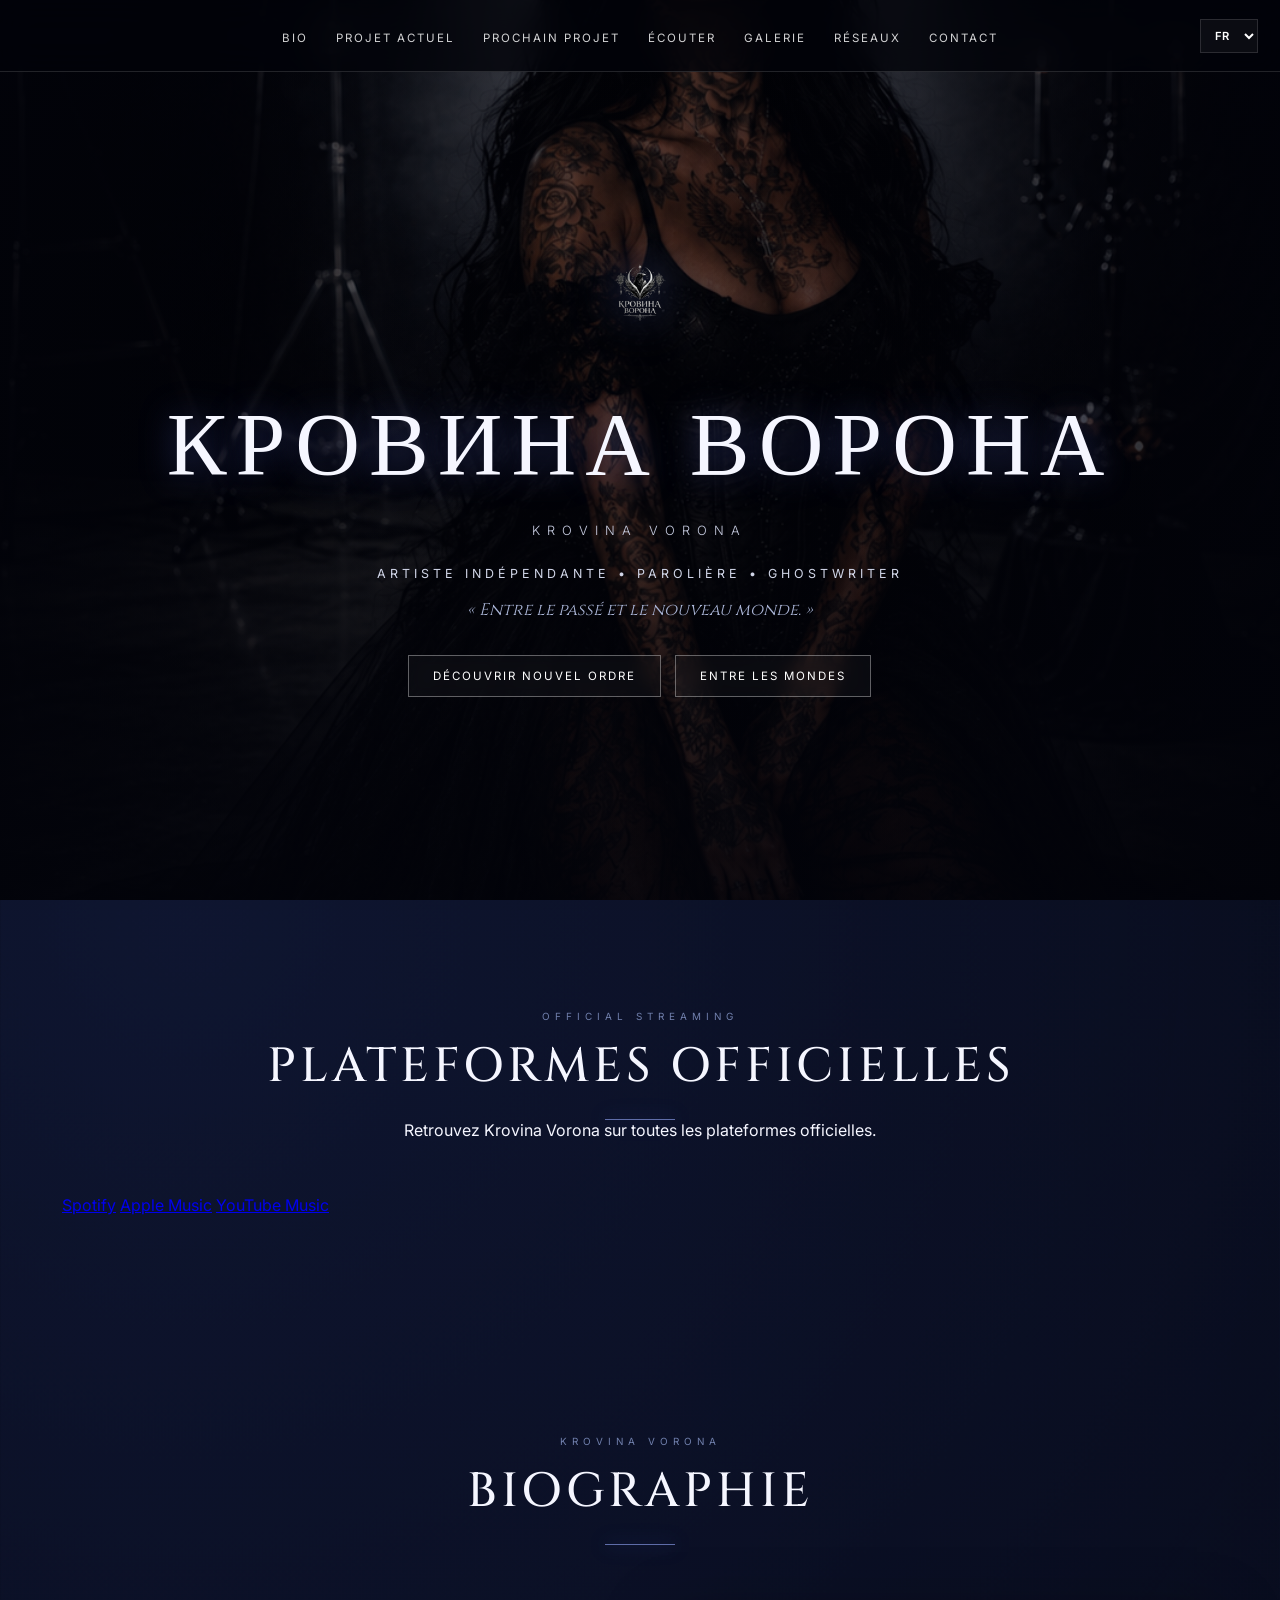
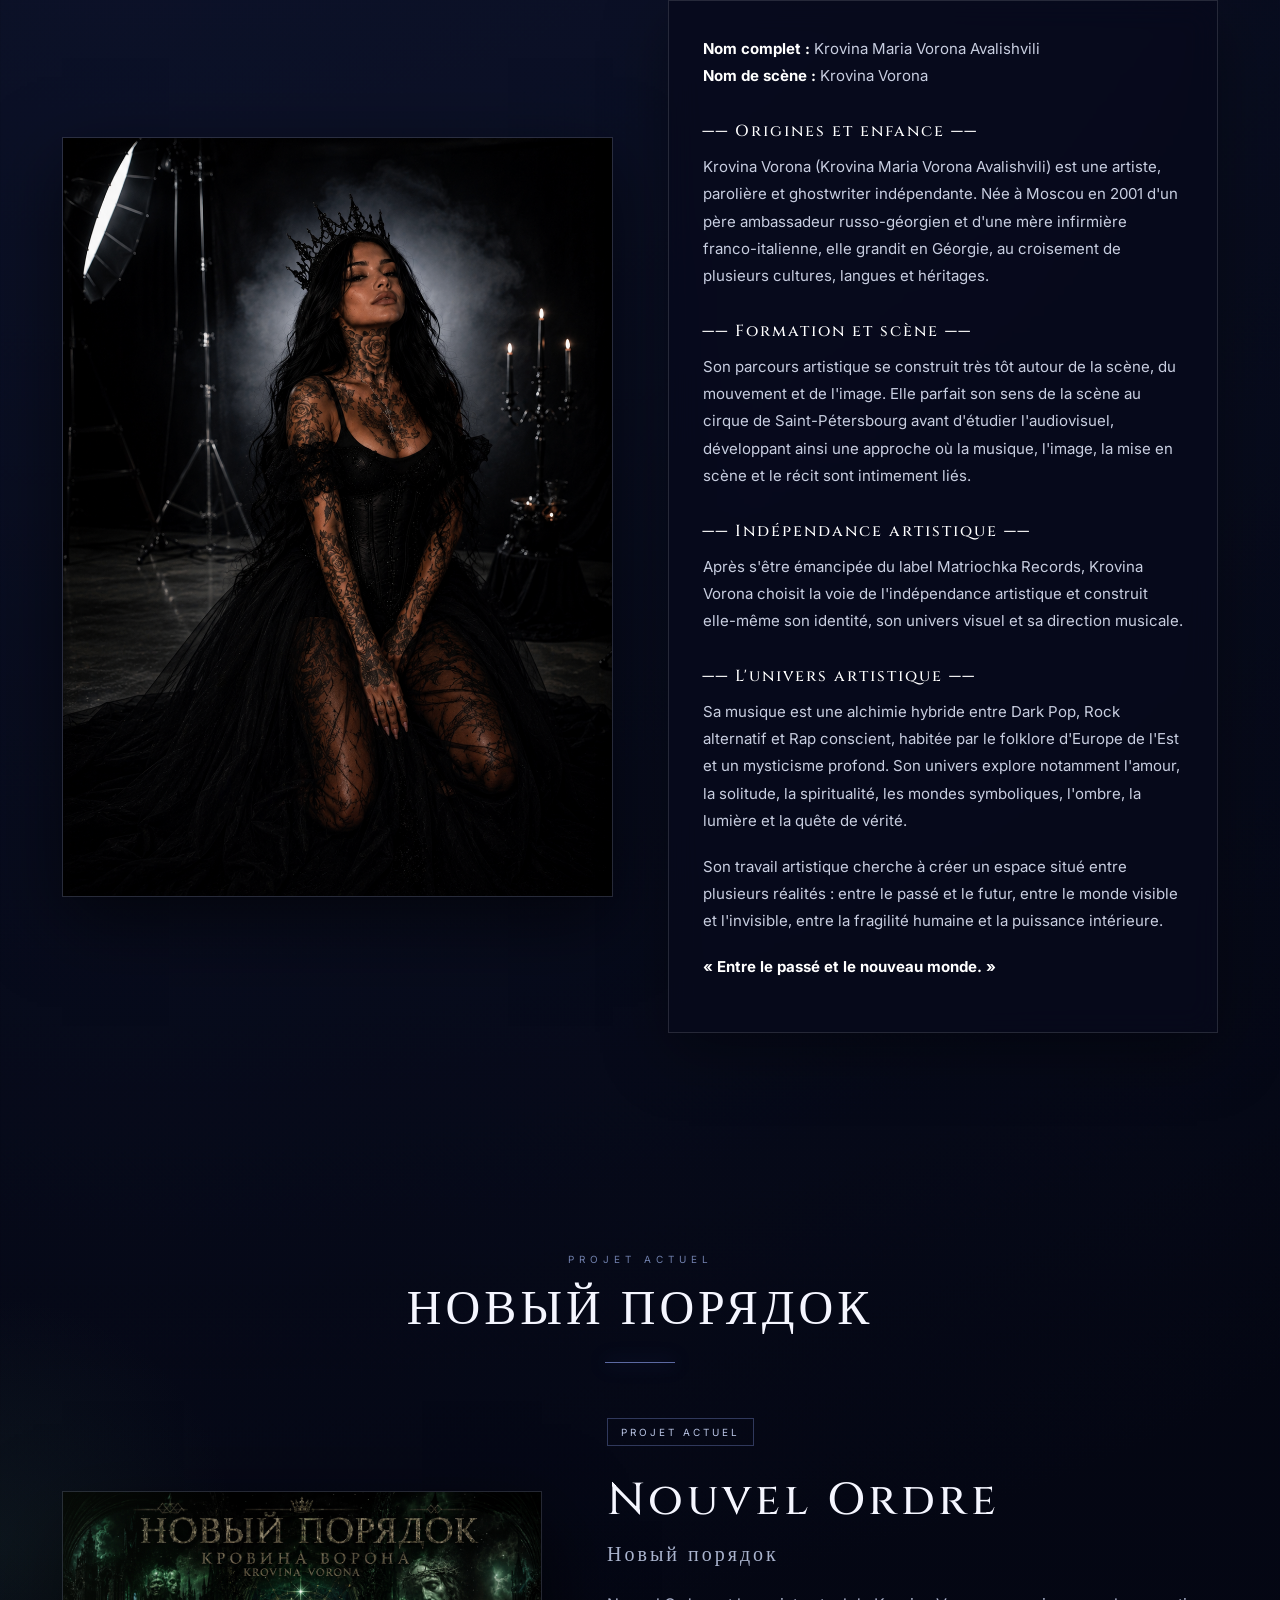
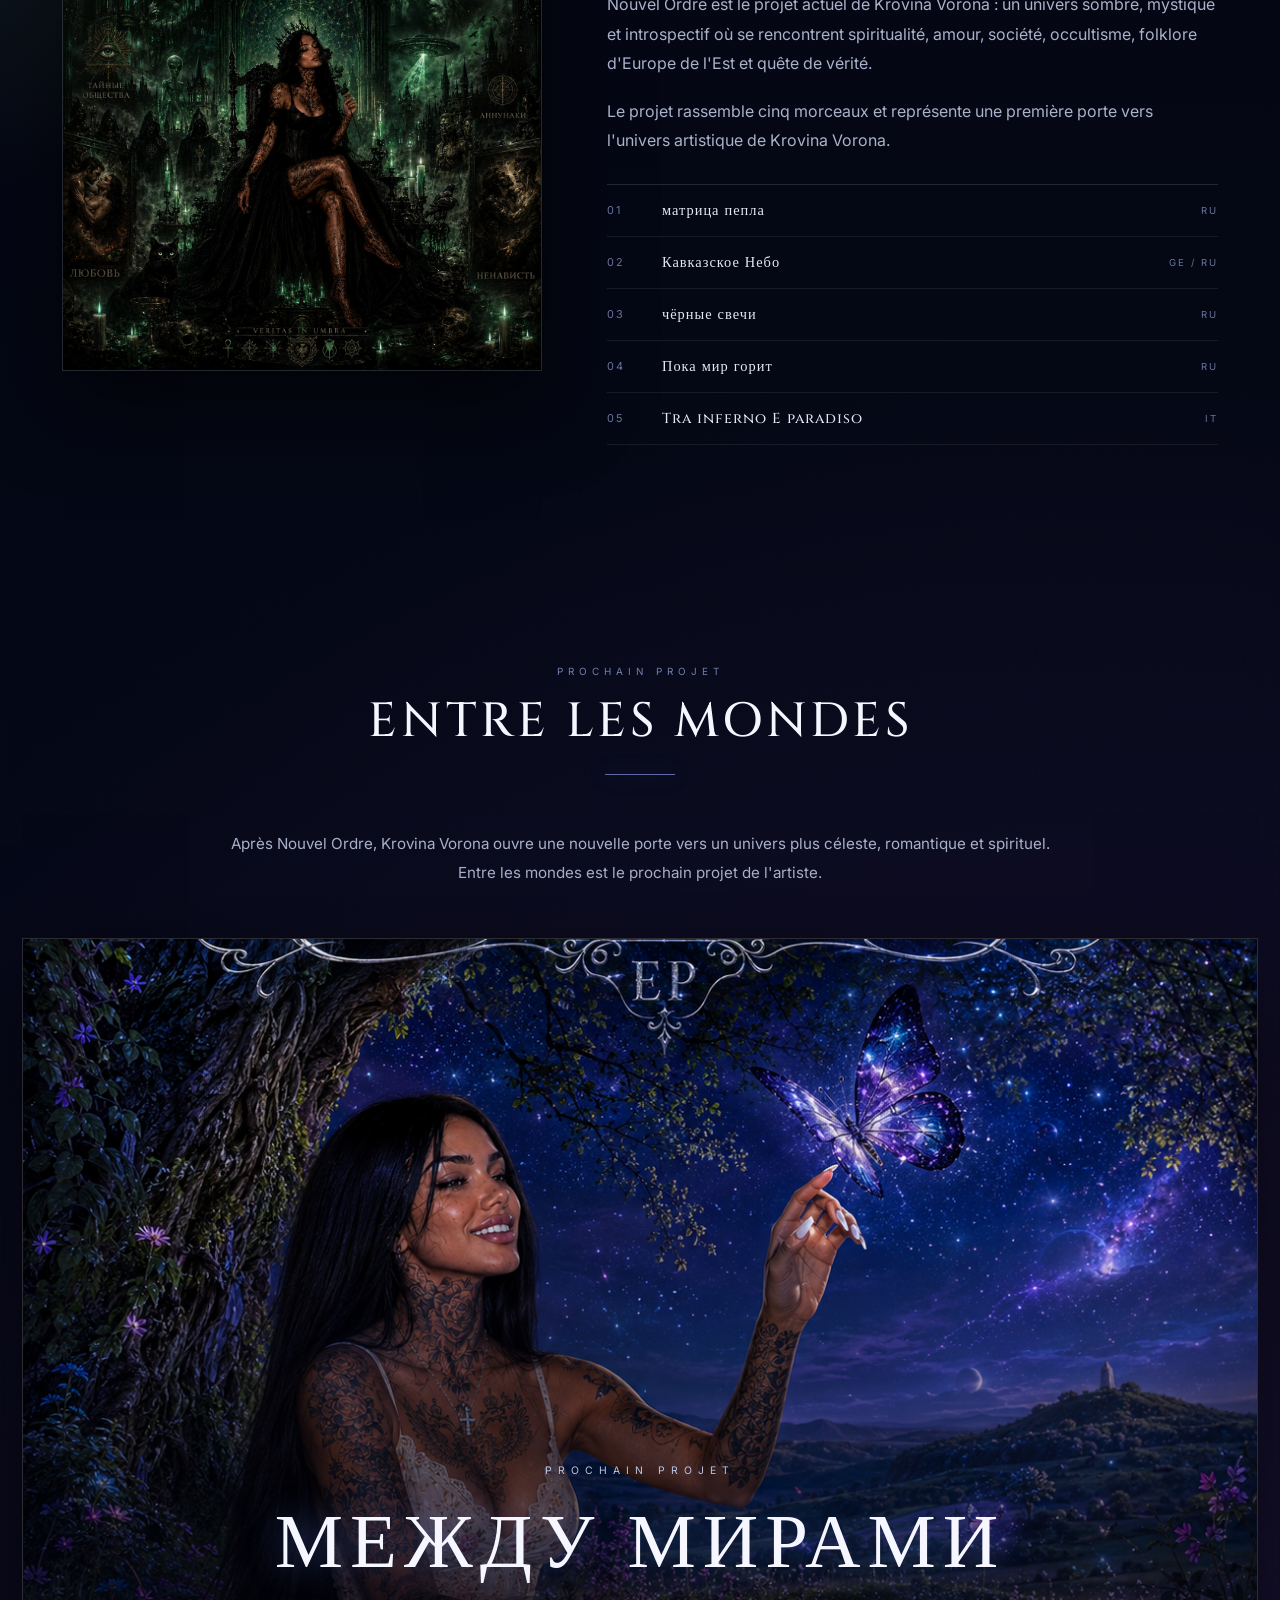
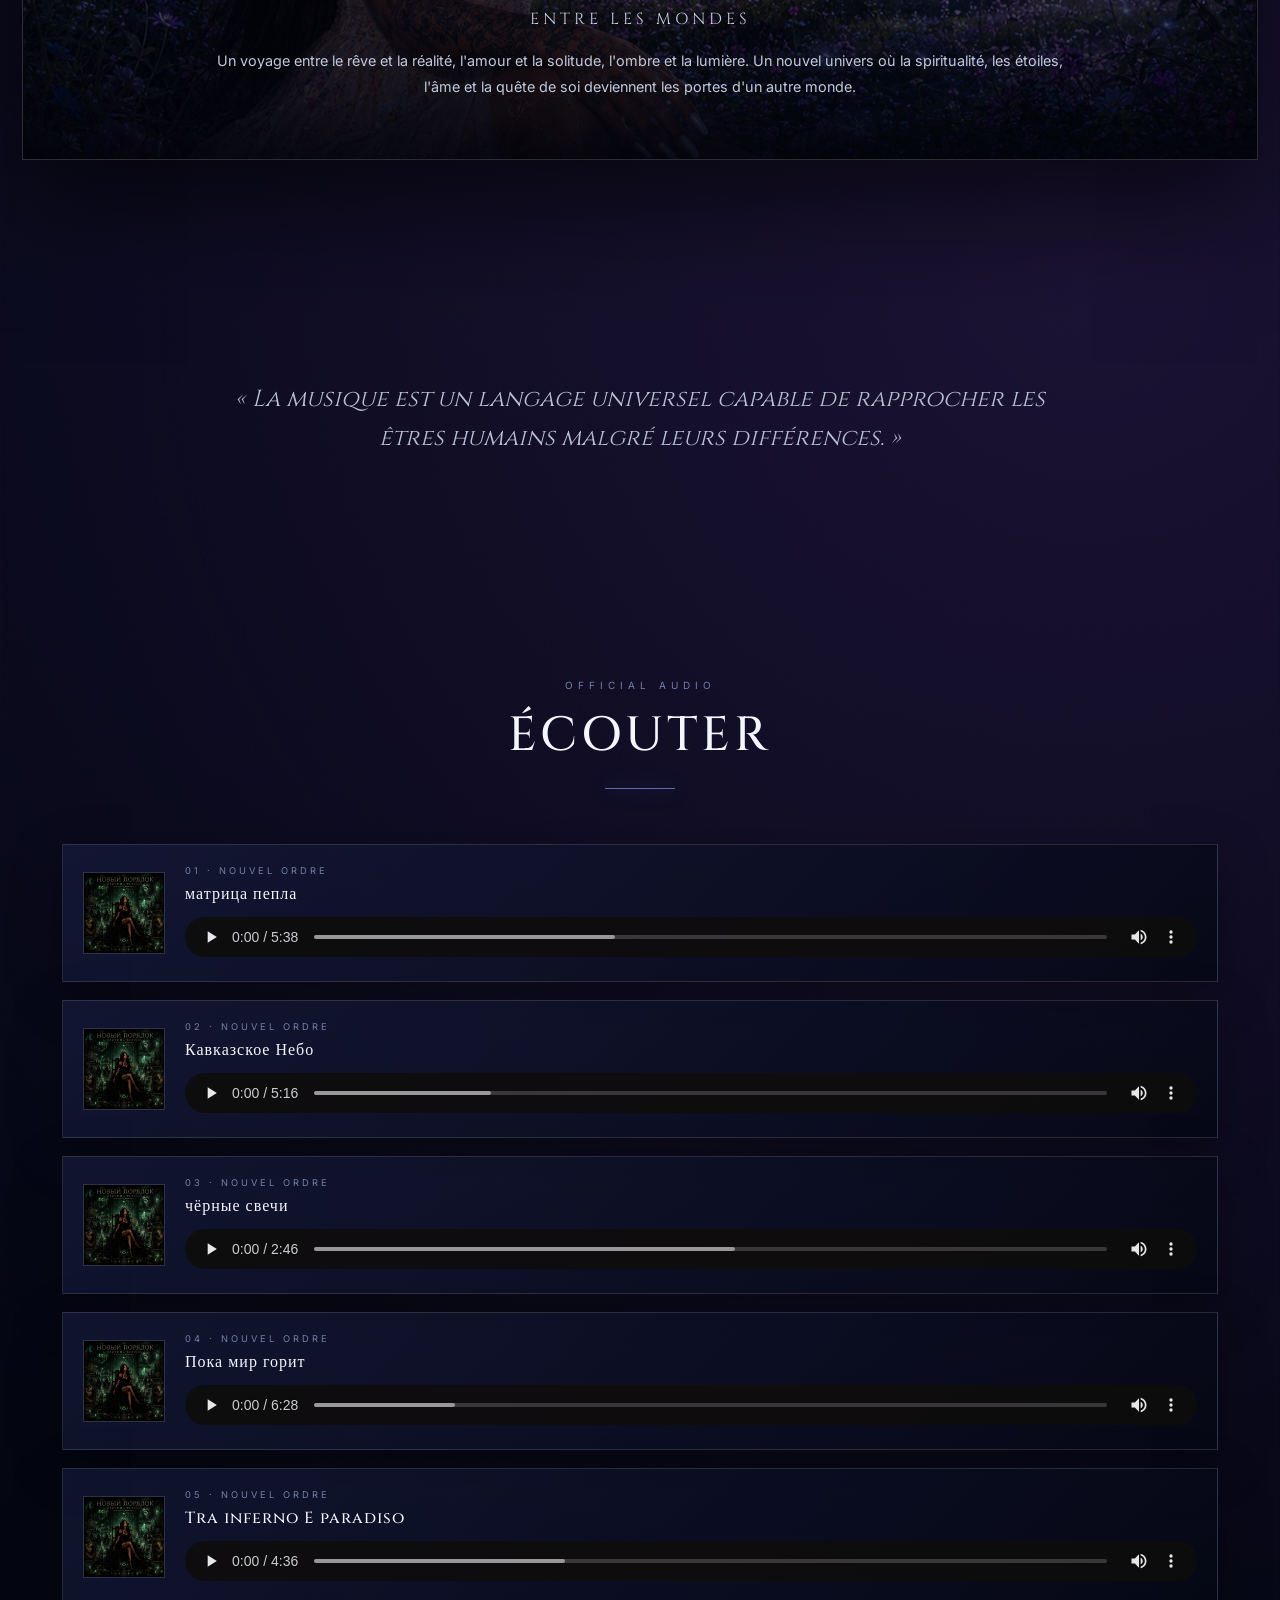
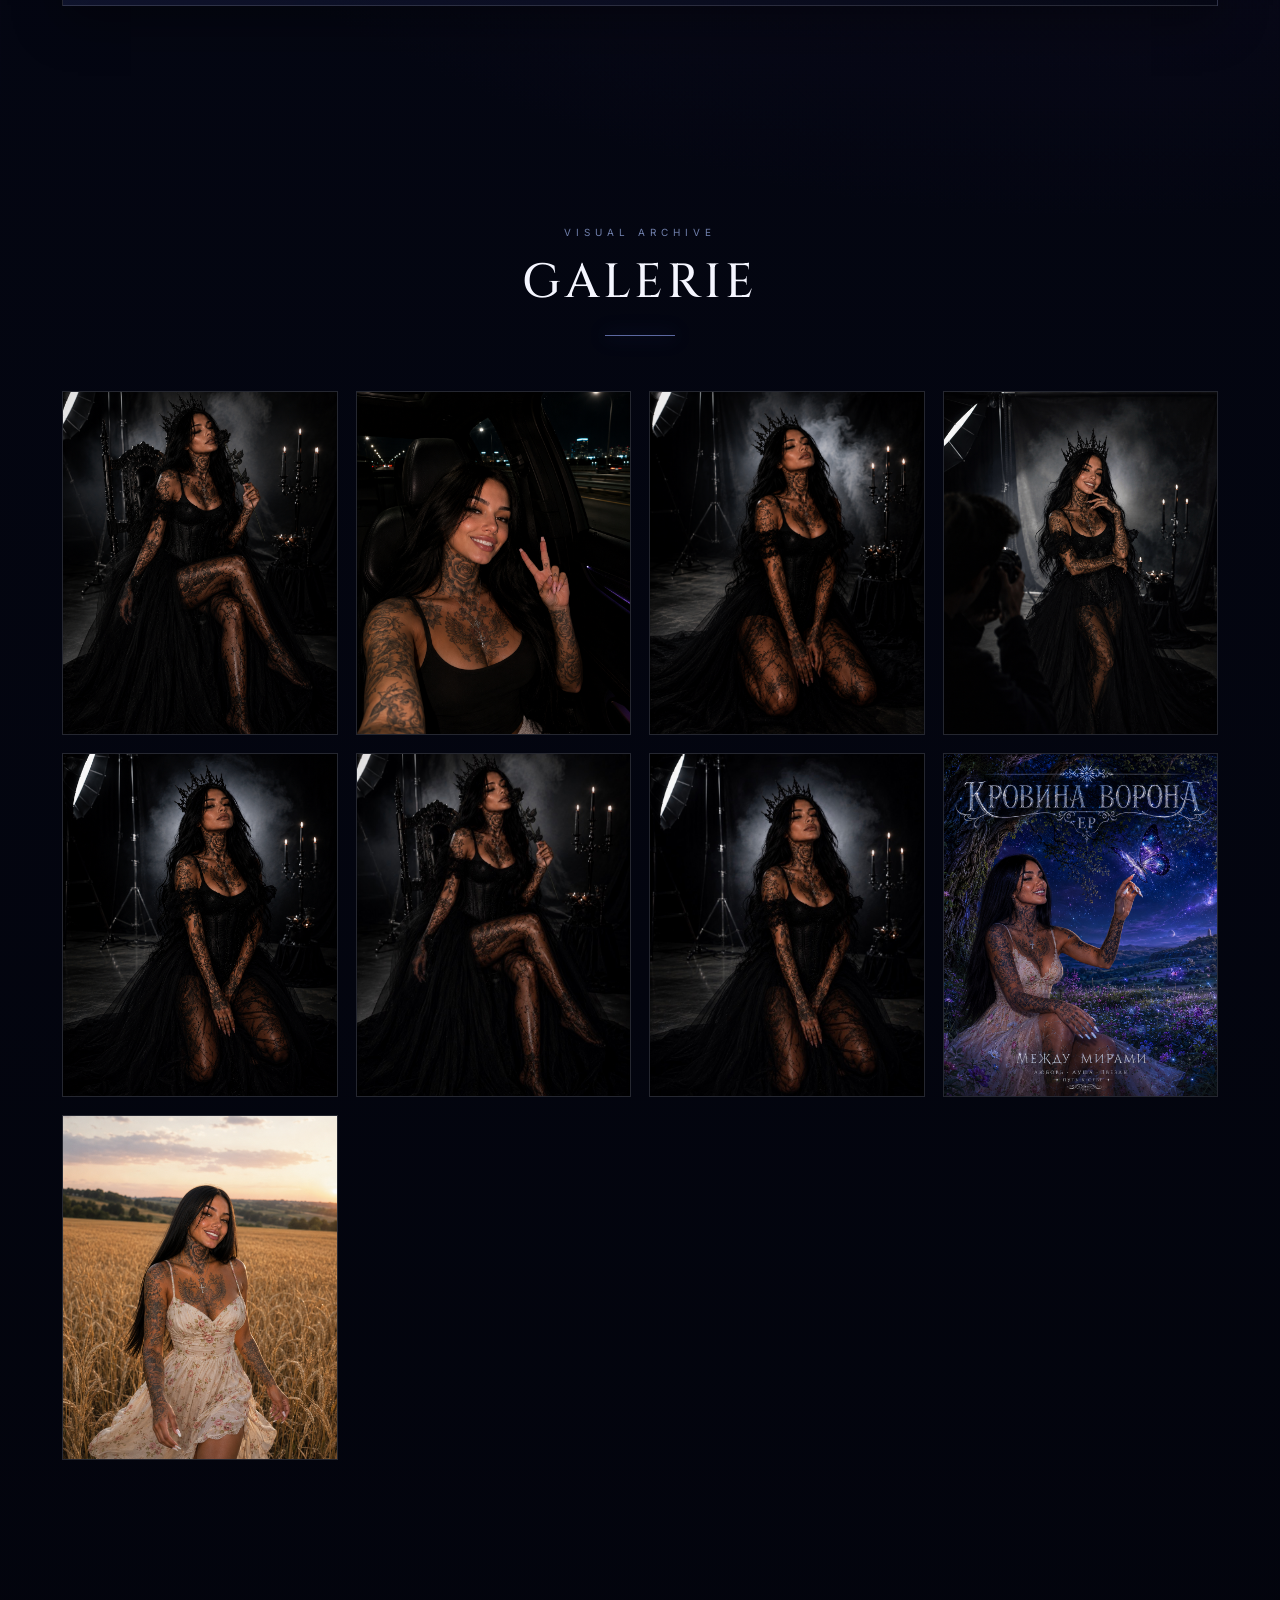
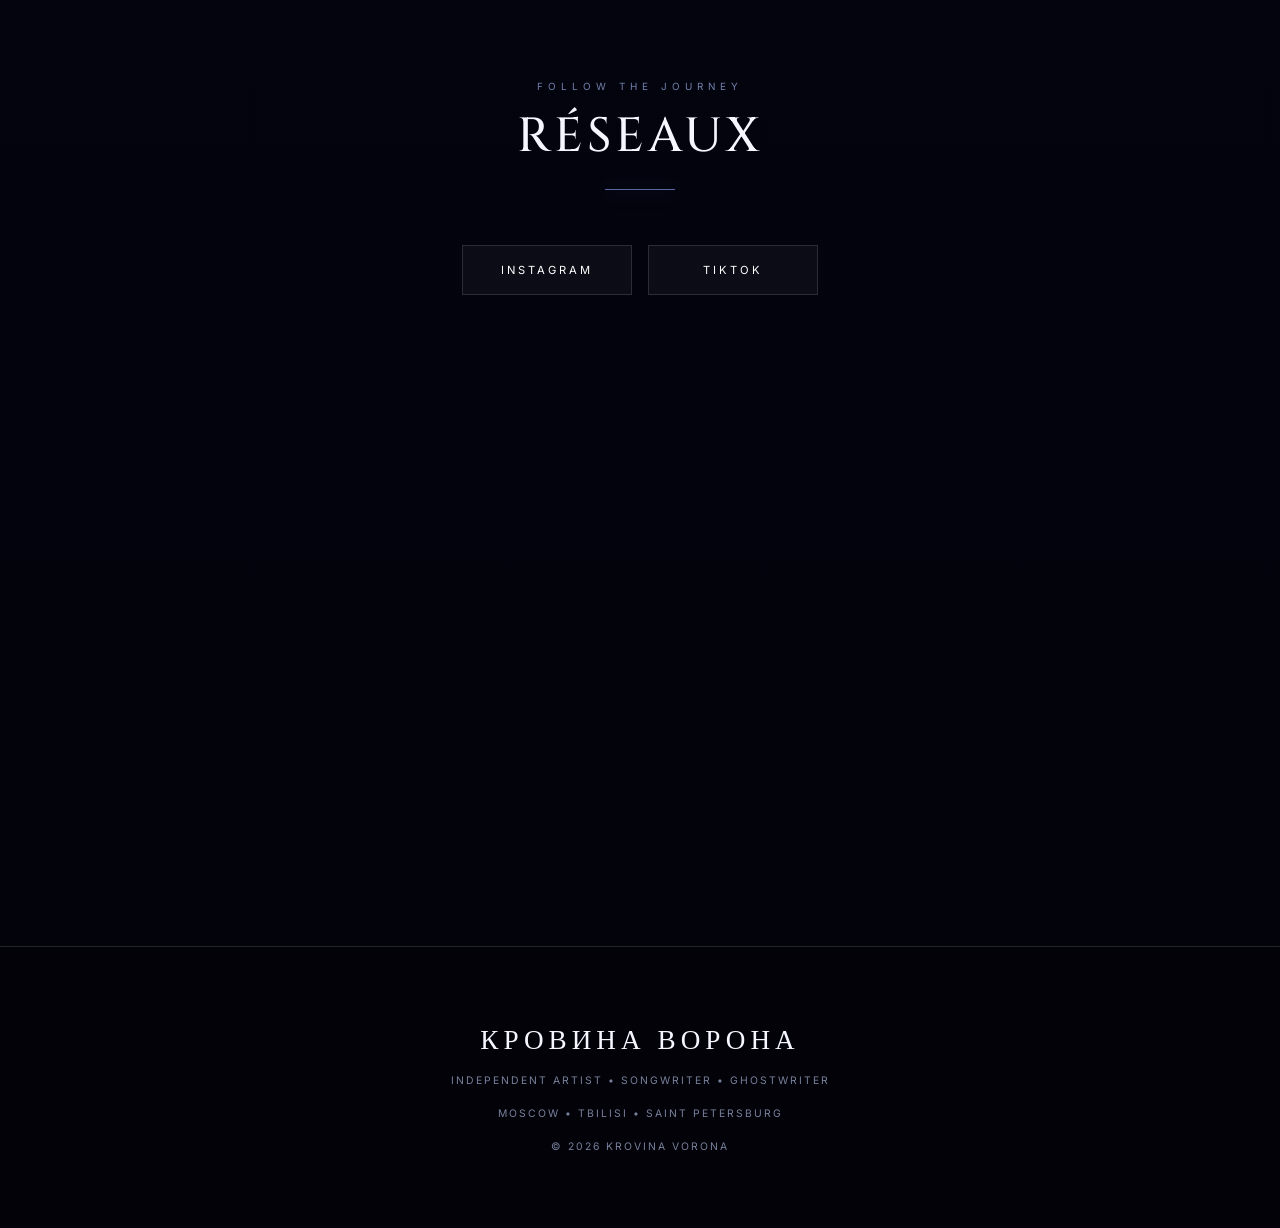
==== commit dd870cca: "Add files via upload" ====
--- a/index.html
+++ b/index.html
@@ -1,640 +1,1323 @@
 <!DOCTYPE html>
 <html lang="fr">
 <head>
-
 <meta charset="UTF-8">
-<meta name="viewport" content="width=device-width,initial-scale=1.0">
-
-<title>Krovina Vorona | Official Artist</title>
-
-<meta name="description"
-content="Krovina Vorona, artiste indépendante russo-franco-géorgienne. Écoutez Nouvel Ordre sur Spotify, Apple Music et YouTube Music.">
-
-<meta property="og:title" content="Krovina Vorona | Official Artist">
-<meta property="og:description"
-content="Nouvel Ordre disponible sur toutes les plateformes de streaming.">
-
-<meta property="og:image"
-content="5c4b0b54-0854-49c5-82d2-2719382a1924.png">
-
-<link rel="icon"
-href="9504EC44-00EE-4245-A6B1-A9F9637DB6C6.png">
-
-<link rel="preconnect"
-href="https://fonts.googleapis.com">
-
-<link rel="preconnect"
-href="https://fonts.gstatic.com"
-crossorigin>
-
-<link href="https://fonts.googleapis.com/css2?family=Cinzel:wght@400;500;600;700&family=Inter:wght@300;400;500;600&display=swap"
-rel="stylesheet">
-
-<script type="application/ld+json">
-{
- "@context":"https://schema.org",
- "@type":"MusicGroup",
- "name":"Krovina Vorona",
- "url":"https://krovina-vorona.vercel.app/",
- "sameAs":[
-   "https://open.spotify.com/intl-fr/artist/4rhHYBfXi2aJdaIRgKA9xG",
-   "https://music.apple.com/fr/artist/krovina-vorona/6811924246",
-   "https://music.youtube.com/playlist?list=OLAK5uy_m8Sh7Cl5FZhc1aYNvqJwcPMJawsFiZMnU",
-   "https://www.instagram.com/krovina.vorona",
-   "https://www.tiktok.com/@krovina495"
- ]
-}
-</script>
+<meta name="viewport" content="width=device-width, initial-scale=1.0">
+
+<title>Krovina Vorona | Official Website</title>
+
+<meta
+  name="description"
+  content="Krovina Vorona — Krovina Maria Vorona Avalishvili. Artiste indépendante, parolière et ghostwriter."
+>
+
+<meta property="og:title" content="Krovina Vorona | Official">
+<meta
+  property="og:description"
+  content="Krovina Vorona — artiste indépendante, parolière et ghostwriter. Nouveau projet : Entre les mondes."
+>
+<meta
+  property="og:image"
+  content="5c4b0b54-0854-49c5-82d2-2719382a1924.png"
+>
+
+<link rel="icon" href="9504EC44-00EE-4245-A6B1-A9F9637DB6C6.png">
+
+<link rel="preconnect" href="https://fonts.googleapis.com">
+<link rel="preconnect" href="https://fonts.gstatic.com" crossorigin>
+
+<link
+  href="https://fonts.googleapis.com/css2?family=Cinzel:wght@400;500;600;700&family=Inter:wght@300;400;500;600&display=swap"
+  rel="stylesheet"
+>
 
 <style>
 
 :root{
-
---bg:#02030a;
---bg2:#070b1c;
-
---blue:#718cff;
---violet:#a06cff;
---cyan:#82cfff;
-
---white:#f5f6ff;
---muted:#aab1ca;
-
---line:rgba(255,255,255,.13);
---card:rgba(7,10,27,.78);
-
+  --bg:#02030a;
+  --bg2:#070b1c;
+  --blue:#718cff;
+  --violet:#a06cff;
+  --cyan:#82cfff;
+  --white:#f5f6ff;
+  --muted:#aab1ca;
+  --soft:#cbd1e5;
+  --line:rgba(255,255,255,.13);
+  --card:rgba(7,10,27,.78);
+  --green:#879f78;
 }
 
 *{
-margin:0;
-padding:0;
-box-sizing:border-box;
-scroll-behavior:smooth;
+  box-sizing:border-box;
+  margin:0;
+  padding:0;
+  scroll-behavior:smooth;
 }
 
 html{
-background:var(--bg);
+  background:var(--bg);
 }
 
 body{
-
-font-family:Inter,sans-serif;
-color:white;
-
-background:
-radial-gradient(circle at 15% 10%,rgba(62,91,190,.22),transparent 30%),
-radial-gradient(circle at 85% 60%,rgba(128,70,190,.20),transparent 35%),
-linear-gradient(180deg,#02030a 0%,#050817 45%,#02030a 100%);
-
-overflow-x:hidden;
-
+  color:var(--white);
+  font-family:Inter,sans-serif;
+  background:
+    radial-gradient(
+      circle at 15% 10%,
+      rgba(62,91,190,.20),
+      transparent 28%
+    ),
+    radial-gradient(
+      circle at 85% 55%,
+      rgba(128,70,190,.18),
+      transparent 30%
+    ),
+    linear-gradient(
+      180deg,
+      #02030a 0%,
+      #050817 48%,
+      #02030a 100%
+    );
+  overflow-x:hidden;
 }
 
 body::before{
-
-content:"";
-
-position:fixed;
-inset:0;
-
-pointer-events:none;
-
-opacity:.45;
-
-background-image:
-
-radial-gradient(circle,
-rgba(255,255,255,.8) 0 1px,
-transparent 1.5px),
-
-radial-gradient(circle,
-rgba(130,170,255,.4) 0 1px,
-transparent 1.5px);
-
-background-size:
-180px 180px,
-310px 310px;
-
-z-index:-1;
-
-}
+  content:"";
+  position:fixed;
+  inset:0;
+  pointer-events:none;
+  z-index:-1;
+  opacity:.48;
+
+  background-image:
+    radial-gradient(
+      circle,
+      rgba(255,255,255,.8) 0 1px,
+      transparent 1.5px
+    ),
+    radial-gradient(
+      circle,
+      rgba(140,160,255,.55) 0 1px,
+      transparent 1.5px
+    );
+
+  background-size:
+    180px 180px,
+    310px 310px;
+
+  background-position:
+    20px 30px,
+    90px 120px;
+}
+
+/* =========================
+   NAVIGATION
+========================= */
 
 nav{
-
-position:fixed;
-
-top:0;
-left:0;
-
-width:100%;
-height:74px;
-
-display:flex;
-align-items:center;
-justify-content:center;
-
-background:rgba(2,3,10,.72);
-
-backdrop-filter:blur(18px);
-
-border-bottom:1px solid var(--line);
-
-z-index:999;
-
+  position:fixed;
+  top:0;
+  left:0;
+  width:100%;
+  height:72px;
+  z-index:1000;
+
+  display:flex;
+  align-items:center;
+  justify-content:center;
+
+  background:rgba(2,3,10,.78);
+  backdrop-filter:blur(18px);
+
+  border-bottom:1px solid var(--line);
 }
 
 nav ul{
-
-display:flex;
-gap:28px;
-list-style:none;
-
+  display:flex;
+  gap:28px;
+  list-style:none;
+  align-items:center;
 }
 
 nav a{
-
-text-decoration:none;
-color:white;
-
-font-size:.72rem;
-letter-spacing:2px;
-text-transform:uppercase;
-
-opacity:.82;
-
-transition:.3s;
-
+  color:white;
+  text-decoration:none;
+  font-size:.72rem;
+  letter-spacing:2px;
+  text-transform:uppercase;
+  opacity:.82;
+  transition:.3s;
 }
 
 nav a:hover{
-
-opacity:1;
-
-text-shadow:0 0 18px rgba(130,150,255,.8);
-
+  opacity:1;
+  text-shadow:
+    0 0 18px rgba(130,150,255,.85);
 }
 
 .lang-selector{
-
-position:absolute;
-right:22px;
-
-background:rgba(255,255,255,.05);
-color:white;
-
-border:1px solid var(--line);
-
-padding:8px 10px;
-
-cursor:pointer;
-
-}
+  position:absolute;
+  right:22px;
+
+  background:rgba(255,255,255,.04);
+  color:white;
+
+  border:1px solid var(--line);
+
+  padding:8px 10px;
+
+  font:
+    600 .7rem Inter,
+    sans-serif;
+
+  cursor:pointer;
+}
+
+.lang-selector option{
+  background:#050509;
+  color:white;
+}
+
+/* =========================
+   HERO
+========================= */
 
 .hero{
-
-min-height:100vh;
-
-display:flex;
-align-items:center;
-justify-content:center;
-
-text-align:center;
-
-padding:110px 20px 70px;
-
-position:relative;
-
-overflow:hidden;
-
-background:
-linear-gradient(rgba(2,3,10,.30),rgba(2,3,10,.90)),
-url("19D52A46-5D89-46CF-9A56-74F76EC32A88.png")
-center/cover no-repeat;
-
-}
-
-.hero::before{
-
-content:"";
-
-position:absolute;
-inset:0;
-
-background:
-radial-gradient(circle at center,
-transparent 15%,
-rgba(2,3,10,.25) 55%,
-rgba(2,3,10,.94) 100%);
-
+  min-height:100vh;
+
+  display:flex;
+  align-items:center;
+  justify-content:center;
+  text-align:center;
+
+  padding:
+    110px 20px
+    80px;
+
+  position:relative;
+  overflow:hidden;
+
+  background:
+    linear-gradient(
+      rgba(2,3,10,.42),
+      rgba(2,3,10,.86)
+    ),
+    url("19D52A46-5D89-46CF-9A56-74F76EC32A88.png")
+    center/cover no-repeat;
+}
+
+.hero::after{
+  content:"";
+  position:absolute;
+  inset:0;
+
+  background:
+    radial-gradient(
+      circle at center,
+      transparent 15%,
+      rgba(2,3,10,.25) 50%,
+      rgba(2,3,10,.92) 100%
+    );
 }
 
 .hero-content{
-
-position:relative;
-z-index:2;
-
-max-width:950px;
-
+  position:relative;
+  z-index:2;
+  max-width:1000px;
 }
 
 .logo{
-
-width:130px;
-height:130px;
-
-object-fit:contain;
-
-filter:
-drop-shadow(0 0 40px rgba(120,145,255,.7));
-
-margin-bottom:25px;
-
-animation:float 5s ease-in-out infinite;
-
-}
-
-@keyframes float{
-
-0%,100%{
-transform:translateY(0);
-}
-
-50%{
-transform:translateY(-8px);
-}
-
+  width:125px;
+  height:125px;
+
+  object-fit:contain;
+
+  filter:
+    drop-shadow(
+      0 0 25px
+      rgba(120,145,255,.58)
+    );
+
+  margin-bottom:25px;
 }
 
 .hero h1{
-
-font-family:Cinzel,serif;
-
-font-size:clamp(2.8rem,7vw,6.5rem);
-
-font-weight:500;
-
-letter-spacing:10px;
-
-text-shadow:0 0 35px rgba(110,130,255,.35);
-
+  font:
+    500 clamp(2.5rem,7vw,6.2rem)
+    Cinzel,
+    serif;
+
+  letter-spacing:9px;
+
+  text-shadow:
+    0 0 35px
+    rgba(110,130,255,.35);
 }
 
 .hero h2{
-
-margin-top:18px;
-
-font-size:.82rem;
-letter-spacing:7px;
-
-font-weight:300;
-
-color:#cfd5ea;
-
+  margin-top:16px;
+
+  font-size:.8rem;
+  letter-spacing:7px;
+
+  color:#c7cce0;
+  font-weight:300;
 }
 
 .hero-sub{
-
-margin-top:30px;
-
-font-size:.8rem;
-letter-spacing:4px;
-
-text-transform:uppercase;
-
-color:#d4d8e8;
-
+  margin-top:28px;
+
+  font-size:.78rem;
+  letter-spacing:4px;
+
+  text-transform:uppercase;
+
+  color:#d1d6e8;
 }
 
 .hero-quote{
-
-margin-top:18px;
-
-font-family:Cinzel,serif;
-
-font-style:italic;
-
-font-size:1.08rem;
-
-color:#aeb8d8;
-
+  margin-top:18px;
+
+  font:
+    italic 1.05rem Cinzel,
+    serif;
+
+  color:#aab5d6;
 }
 
 .buttons{
-
-display:flex;
-justify-content:center;
-flex-wrap:wrap;
-gap:15px;
-
-margin-top:36px;
-
+  display:flex;
+  gap:14px;
+
+  justify-content:center;
+  flex-wrap:wrap;
+
+  margin-top:34px;
 }
 
 .btn{
-
-display:inline-flex;
-align-items:center;
-justify-content:center;
-
-padding:14px 26px;
-
-border:1px solid rgba(255,255,255,.30);
-
-background:rgba(255,255,255,.04);
-
-backdrop-filter:blur(10px);
-
-color:white;
-
-text-decoration:none;
-
-font-size:.72rem;
-letter-spacing:2px;
-text-transform:uppercase;
-
-transition:.35s;
-
-border-radius:999px;
-
+  display:inline-flex;
+
+  padding:13px 24px;
+
+  border:
+    1px solid
+    rgba(255,255,255,.35);
+
+  color:white;
+
+  text-decoration:none;
+
+  letter-spacing:2px;
+  font-size:.72rem;
+
+  text-transform:uppercase;
+
+  background:
+    rgba(255,255,255,.035);
+
+  transition:.3s;
+
+  backdrop-filter:blur(8px);
 }
 
 .btn:hover{
-
-background:white;
-color:#05060d;
-
-box-shadow:0 0 35px rgba(120,145,255,.35);
-
-transform:translateY(-2px);
-
-}
-
-.official-btn{
-
-background:
-linear-gradient(135deg,
-rgba(113,140,255,.18),
-rgba(160,108,255,.12));
-
-}
-
-/* STREAMING */
-
-.streaming-section{
-
-max-width:1250px;
-
-margin:auto;
-
-padding:110px 22px;
-
-}
-
-.streaming-box{
-
-position:relative;
-
-overflow:hidden;
-
-border-radius:32px;
-
-padding:55px 35px;
-
-border:1px solid rgba(255,255,255,.12);
-
-background:
-linear-gradient(
-145deg,
-rgba(10,15,35,.85),
-rgba(4,6,18,.95));
-
-backdrop-filter:blur(18px);
-
-box-shadow:0 35px 90px rgba(0,0,0,.45);
-
-}
-
-.streaming-box::before{
-
-content:"";
-
-position:absolute;
-inset:-140px;
-
-background:
-
-radial-gradient(circle at 20% 20%,
-rgba(120,145,255,.14),
-transparent 35%),
-
-radial-gradient(circle at 80% 70%,
-rgba(160,108,255,.12),
-transparent 35%);
-
-pointer-events:none;
-
+  background:white;
+  color:#03040a;
+
+  box-shadow:
+    0 0 30px
+    rgba(120,140,255,.35);
+}
+
+/* =========================
+   GENERAL SECTIONS
+========================= */
+
+section{
+  max-width:1200px;
+  margin:auto;
+
+  padding:
+    110px 22px;
 }
 
 .section-head{
-
-position:relative;
-
-text-align:center;
-
+  text-align:center;
+  margin-bottom:55px;
 }
 
 .kicker{
-
-font-size:.62rem;
-letter-spacing:5px;
-
-text-transform:uppercase;
-
-color:#7381ad;
-
-margin-bottom:12px;
-
+  font-size:.62rem;
+  letter-spacing:5px;
+  text-transform:uppercase;
+
+  color:#7180ad;
+
+  margin-bottom:12px;
 }
 
 .section-title{
-
-font-family:Cinzel,serif;
-
-font-size:clamp(2rem,5vw,3rem);
-
-letter-spacing:4px;
-
+  font:
+    500 clamp(1.9rem,5vw,3rem)
+    Cinzel,
+    serif;
+
+  letter-spacing:4px;
 }
 
 .line{
-
-width:70px;
-height:1px;
-
-margin:20px auto 0;
-
-background:rgba(150,170,255,.7);
-
-box-shadow:0 0 18px rgba(100,130,255,.5);
-
-}
-
-.streaming-grid{
-
-position:relative;
-
-display:grid;
-
-grid-template-columns:repeat(3,1fr);
-
-gap:22px;
-
-margin-top:40px;
-
-}
-
-.streaming-card{
-
-display:flex;
-flex-direction:column;
-align-items:center;
-justify-content:center;
-
-text-decoration:none;
-color:white;
-
-padding:35px 22px;
-
-border-radius:24px;
-
-border:1px solid rgba(255,255,255,.12);
-
-transition:.35s;
-
-}
-
-.streaming-card:hover{
-
-transform:translateY(-6px);
-
-box-shadow:0 0 35px rgba(120,145,255,.28);
-
-border-color:rgba(140,165,255,.35);
-
-}
-
-.streaming-card svg{
-
-width:48px;
-height:48px;
-
-margin-bottom:18px;
-
-}
-
-.streaming-card h3{
-
-font-family:Cinzel,serif;
-
-letter-spacing:2px;
-
-margin-bottom:8px;
-
-}
-
-.streaming-card p{
-
-font-size:.7rem;
-
-letter-spacing:2px;
-
-text-transform:uppercase;
-
-color:#c1cae2;
-
-}
-
-.spotify{
-
-background:linear-gradient(145deg,#102416,#18412a);
-
-}
-
-.apple{
-
-background:linear-gradient(145deg,#2c1218,#4b1826);
-
-}
-
-.ytmusic{
-
-background:linear-gradient(145deg,#290d0d,#501515);
-
-}
+  width:70px;
+  height:1px;
+
+  background:
+    rgba(150,170,255,.6);
+
+  margin:
+    20px auto 0;
+
+  box-shadow:
+    0 0 18px
+    rgba(100,130,255,.5);
+}
+
+/* =========================
+   BIO
+========================= */
+
+.bio-grid{
+  display:grid;
+
+  grid-template-columns:
+    1fr 1fr;
+
+  gap:55px;
+
+  align-items:center;
+}
+
+.bio-image img{
+  width:100%;
+  display:block;
+
+  max-height:760px;
+
+  object-fit:cover;
+
+  border:
+    1px solid
+    var(--line);
+
+  box-shadow:
+    0 25px 70px
+    rgba(0,0,0,.55);
+}
+
+.card{
+  background:var(--card);
+
+  border:
+    1px solid
+    var(--line);
+
+  padding:34px;
+
+  box-shadow:
+    0 20px 60px
+    rgba(0,0,0,.35);
+
+  backdrop-filter:blur(15px);
+}
+
+.bio-text{
+  color:#c8cee0;
+
+  line-height:1.82;
+
+  font-size:.94rem;
+}
+
+.bio-text strong{
+  color:white;
+}
+
+.bio-text p{
+  margin-bottom:18px;
+}
+
+.bio-text h3{
+  font:
+    500 1rem Cinzel,
+    serif;
+
+  letter-spacing:2px;
+
+  color:white;
+
+  margin:
+    30px 0 11px;
+}
+
+/* =========================
+   CURRENT PROJECT
+========================= */
+
+.current-project{
+  position:relative;
+}
+
+.current-project::before{
+  content:"";
+
+  position:absolute;
+
+  width:500px;
+  height:500px;
+
+  left:-300px;
+  top:150px;
+
+  background:
+    radial-gradient(
+      circle,
+      rgba(75,125,85,.12),
+      transparent 70%
+    );
+
+  pointer-events:none;
+}
+
+.project-grid{
+  display:grid;
+
+  grid-template-columns:
+    minmax(300px,480px)
+    1fr;
+
+  gap:65px;
+
+  align-items:center;
+}
+
+.cover{
+  width:100%;
+
+  display:block;
+
+  border:
+    1px solid
+    var(--line);
+
+  box-shadow:
+    0 30px 80px
+    rgba(0,0,0,.65);
+
+  transition:
+    transform .5s ease,
+    box-shadow .5s ease;
+}
+
+.cover:hover{
+  transform:translateY(-7px);
+
+  box-shadow:
+    0 35px 90px
+    rgba(0,0,0,.75);
+}
+
+.project-copy h3{
+  font:
+    500 clamp(1.8rem,4vw,2.8rem)
+    Cinzel,
+    serif;
+
+  letter-spacing:4px;
+
+  margin-bottom:10px;
+}
+
+.project-russian{
+  color:#aab4ce;
+
+  font:
+    500 1.25rem Cinzel,
+    serif;
+
+  letter-spacing:3px;
+
+  margin-bottom:22px;
+}
+
+.project-status{
+  display:inline-block;
+
+  padding:
+    7px 13px;
+
+  margin-bottom:24px;
+
+  border:
+    1px solid
+    rgba(150,170,255,.3);
+
+  color:#b9c4e4;
+
+  font-size:.62rem;
+
+  letter-spacing:3px;
+
+  text-transform:uppercase;
+}
+
+.project-copy p{
+  color:var(--muted);
+
+  line-height:1.85;
+
+  margin-bottom:18px;
+}
+
+.tracklist{
+  margin-top:28px;
+
+  border-top:
+    1px solid
+    var(--line);
+}
+
+.track{
+  display:flex;
+
+  align-items:center;
+
+  justify-content:space-between;
+
+  gap:20px;
+
+  padding:
+    16px 0;
+
+  border-bottom:
+    1px solid
+    rgba(255,255,255,.08);
+}
+
+.track-number{
+  color:#68749b;
+
+  font-size:.68rem;
+
+  letter-spacing:2px;
+
+  min-width:35px;
+}
+
+.track-name{
+  flex:1;
+
+  color:#e5e8f4;
+
+  font:
+    500 .9rem Cinzel,
+    serif;
+
+  letter-spacing:1px;
+}
+
+.track-language{
+  color:#68749b;
+
+  font-size:.6rem;
+
+  letter-spacing:2px;
+
+  text-transform:uppercase;
+}
+
+/* =========================
+   NEXT PROJECT
+========================= */
+
+.next-project{
+  max-width:1300px;
+}
+
+.next-project-intro{
+  max-width:850px;
+
+  margin:
+    0 auto 50px;
+
+  text-align:center;
+}
+
+.next-project-intro p{
+  color:var(--muted);
+
+  line-height:1.9;
+
+  font-size:.95rem;
+}
+
+.next-project-card{
+  position:relative;
+
+  overflow:hidden;
+
+  border:
+    1px solid
+    rgba(255,255,255,.16);
+
+  background:#03040b;
+
+  box-shadow:
+    0 40px 110px
+    rgba(0,0,0,.65);
+}
+
+.next-project-card img{
+  width:100%;
+
+  display:block;
+
+  max-height:820px;
+
+  object-fit:cover;
+
+  transition:
+    transform 1.2s ease;
+}
+
+.next-project-card:hover img{
+  transform:scale(1.025);
+}
+
+.next-overlay{
+  position:absolute;
+
+  inset:0;
+
+  display:flex;
+
+  align-items:flex-end;
+
+  justify-content:center;
+
+  text-align:center;
+
+  padding:60px 25px;
+
+  background:
+    linear-gradient(
+      transparent 35%,
+      rgba(2,3,10,.25) 50%,
+      rgba(2,3,10,.94) 100%
+    );
+}
+
+.next-content{
+  max-width:850px;
+}
+
+.next-label{
+  font-size:.65rem;
+
+  letter-spacing:6px;
+
+  color:#bbc5e8;
+
+  text-transform:uppercase;
+
+  margin-bottom:15px;
+}
+
+.next-title{
+  font:
+    500 clamp(2.2rem,6vw,5rem)
+    Cinzel,
+    serif;
+
+  letter-spacing:7px;
+
+  text-shadow:
+    0 0 35px
+    rgba(100,140,255,.45);
+}
+
+.next-subtitle{
+  margin-top:12px;
+
+  font:
+    1rem Cinzel,
+    serif;
+
+  color:#c9d0e5;
+
+  letter-spacing:4px;
+}
+
+.next-description{
+  margin-top:18px;
+
+  color:#c2c9dc;
+
+  line-height:1.75;
+
+  font-size:.9rem;
+}
+
+/* =========================
+   QUOTE
+========================= */
+
+.quote-section{
+  max-width:1000px;
+}
+
+.quote{
+  text-align:center;
+
+  max-width:850px;
+
+  margin:auto;
+
+  color:#b8bfd5;
+
+  font:
+    italic clamp(1.1rem,2vw,1.45rem)
+    Cinzel,
+    serif;
+
+  line-height:1.7;
+}
+
+/* =========================
+   AUDIO
+========================= */
+
+.audio-list{
+  display:grid;
+  gap:18px;
+}
+
+.audio-card{
+  display:grid;
+
+  grid-template-columns:
+    82px 1fr;
+
+  gap:20px;
+
+  align-items:center;
+
+  padding:20px;
+
+  background:
+    linear-gradient(
+      135deg,
+      rgba(25,32,70,.55),
+      rgba(5,7,20,.82)
+    );
+
+  border:
+    1px solid
+    var(--line);
+
+  box-shadow:
+    0 15px 45px
+    rgba(0,0,0,.35);
+
+  transition:.3s;
+}
+
+.audio-card:hover{
+  border-color:
+    rgba(130,150,255,.35);
+
+  transform:
+    translateY(-2px);
+}
+
+.audio-cover{
+  width:82px;
+  height:82px;
+
+  object-fit:cover;
+
+  border:
+    1px solid
+    var(--line);
+}
+
+.audio-meta .label{
+  font-size:.58rem;
+
+  letter-spacing:3px;
+
+  color:#7480a4;
+
+  text-transform:uppercase;
+
+  margin-bottom:7px;
+}
+
+.audio-title{
+  font:
+    500 1rem Cinzel,
+    serif;
+
+  letter-spacing:1px;
+
+  margin-bottom:12px;
+}
+
+audio{
+  width:100%;
+  height:40px;
+
+  filter:
+    invert(1)
+    opacity(.9);
+}
+
+/* =========================
+   GALLERY
+========================= */
+
+.gallery{
+  display:grid;
+
+  grid-template-columns:
+    repeat(
+      auto-fit,
+      minmax(230px,1fr)
+    );
+
+  gap:18px;
+}
+
+.gallery-item{
+  overflow:hidden;
+
+  aspect-ratio:4/5;
+
+  border:
+    1px solid
+    var(--line);
+
+  background:#050711;
+}
+
+.gallery-item img{
+  width:100%;
+  height:100%;
+
+  display:block;
+
+  object-fit:cover;
+
+  transition:
+    transform .7s ease,
+    filter .7s ease;
+}
+
+.gallery-item:hover img{
+  transform:scale(1.06);
+
+  filter:
+    brightness(1.08)
+    contrast(1.03);
+}
+
+/* =========================
+   SOCIALS
+========================= */
+
+.socials{
+  display:flex;
+
+  justify-content:center;
+
+  flex-wrap:wrap;
+
+  gap:16px;
+}
+
+.socials a{
+  min-width:170px;
+
+  padding:
+    17px 25px;
+
+  text-align:center;
+
+  color:white;
+
+  text-decoration:none;
+
+  border:
+    1px solid
+    var(--line);
+
+  background:
+    rgba(255,255,255,.035);
+
+  font-size:.7rem;
+
+  letter-spacing:3px;
+
+  text-transform:uppercase;
+
+  transition:.3s;
+}
+
+.socials a:hover{
+  background:white;
+  color:#03040a;
+
+  box-shadow:
+    0 0 30px
+    rgba(120,140,255,.25);
+}
+
+/* =========================
+   CONTACT
+========================= */
+
+.contact{
+  max-width:700px;
+
+  margin:auto;
+
+  text-align:center;
+
+  color:var(--muted);
+
+  line-height:1.8;
+}
+
+.contact a{
+  color:white;
+
+  text-decoration:none;
+
+  font:
+    500 1rem Cinzel,
+    serif;
+
+  letter-spacing:1px;
+
+  word-break:break-word;
+}
+
+.contact a:hover{
+  text-shadow:
+    0 0 18px
+    rgba(130,150,255,.8);
+}
+
+/* =========================
+   FOOTER
+========================= */
+
+footer{
+  padding:
+    75px 20px;
+
+  text-align:center;
+
+  border-top:
+    1px solid
+    var(--line);
+
+  background:
+    rgba(0,0,0,.25);
+}
+
+footer h2{
+  font:
+    500 1.7rem Cinzel,
+    serif;
+
+  letter-spacing:5px;
+
+  margin-bottom:15px;
+}
+
+footer div{
+  color:#78819c;
+
+  font-size:.65rem;
+
+  letter-spacing:2px;
+
+  text-transform:uppercase;
+}
+
+/* =========================
+   ANIMATIONS
+========================= */
 
 .fade{
-
-opacity:0;
-transform:translateY(25px);
-
-transition:.9s;
-
+  opacity:0;
+
+  transform:
+    translateY(25px);
+
+  transition:
+    opacity .9s ease,
+    transform .9s ease;
 }
 
 .fade.show{
-
-opacity:1;
-transform:translateY(0);
-
-}
+  opacity:1;
+
+  transform:
+    translateY(0);
+}
+
+/* =========================
+   RESPONSIVE
+========================= */
 
 @media(max-width:900px){
 
-nav{
-padding:12px 90px 12px 12px;
-height:auto;
-}
-
-nav ul{
-flex-wrap:wrap;
-gap:12px;
-justify-content:center;
-}
-
-.streaming-grid{
-grid-template-columns:1fr;
-}
-
-.hero h1{
-letter-spacing:5px;
-}
+  nav{
+    height:auto;
+    min-height:64px;
+
+    padding:
+      12px 90px 12px 12px;
+  }
+
+  nav ul{
+    gap:12px;
+
+    flex-wrap:wrap;
+
+    justify-content:center;
+  }
+
+  nav a{
+    font-size:.58rem;
+    letter-spacing:1px;
+  }
+
+  .lang-selector{
+    right:12px;
+  }
+
+  .hero{
+    min-height:100svh;
+  }
+
+  .hero h1{
+    letter-spacing:5px;
+  }
+
+  .hero h2{
+    letter-spacing:4px;
+  }
+
+  .bio-grid,
+  .project-grid{
+    grid-template-columns:1fr;
+
+    gap:35px;
+  }
+
+  .bio-image img{
+    max-height:none;
+  }
+
+  .project-grid{
+    display:flex;
+    flex-direction:column;
+  }
+
+  .project-grid > div:first-child{
+    width:100%;
+  }
+
+  .next-overlay{
+    padding:35px 20px;
+  }
+
+  .next-title{
+    letter-spacing:4px;
+  }
+
+}
+
+@media(max-width:600px){
+
+  section{
+    padding:
+      80px 17px;
+  }
+
+  .hero{
+    padding:
+      100px 18px 60px;
+  }
+
+  .logo{
+    width:100px;
+    height:100px;
+  }
+
+  .hero h1{
+    font-size:
+      clamp(
+        2rem,
+        12vw,
+        4rem
+      );
+
+    letter-spacing:3px;
+  }
+
+  .hero-sub{
+    font-size:.66rem;
+    letter-spacing:2px;
+  }
+
+  .hero-quote{
+    font-size:.9rem;
+  }
+
+  .card{
+    padding:24px 20px;
+  }
+
+  .audio-card{
+    grid-template-columns:1fr;
+  }
+
+  .audio-cover{
+    width:100%;
+    height:auto;
+
+    aspect-ratio:1/1;
+  }
+
+  .track{
+    align-items:flex-start;
+  }
+
+  .track-language{
+    display:none;
+  }
+
+  .socials{
+    flex-direction:column;
+  }
+
+  .socials a{
+    width:100%;
+  }
+
+  .next-overlay{
+    position:relative;
+
+    background:
+      linear-gradient(
+        180deg,
+        #050711,
+        #02030a
+      );
+
+    padding:
+      35px 20px;
+  }
+
+  .next-project-card img{
+    max-height:none;
+  }
+
+}
+
+/* =========================
+   REDUCED MOTION
+========================= */
+
+@media(prefers-reduced-motion:reduce){
+
+  *,
+  *::before,
+  *::after{
+    scroll-behavior:auto !important;
+    animation:none !important;
+    transition:none !important;
+  }
 
 }
 
 </style>
 
+<link rel="stylesheet" href="styles.css">
+<script type="application/ld+json">{"@context":"https://schema.org","@type":"MusicGroup","name":"Krovina Vorona","url":"https://krovina-vorona.vercel.app/","sameAs":["https://open.spotify.com/intl-fr/artist/4rhHYBfXi2aJdaIRgKA9xG","https://music.apple.com/fr/artist/krovina-vorona/6811924246","https://music.youtube.com/playlist?list=OLAK5uy_m8Sh7Cl5FZhc1aYNvqJwcPMJawsFiZMnU"]}</script>
 </head>
 
 <body>
 
+<!-- =========================
+     NAVIGATION
+========================= -->
+
 <nav>
 
 <ul>
 
-<li><a href="#bio" data-key="nav-bio">Bio</a></li>
-<li><a href="#current-project" data-key="nav-current">Projet actuel</a></li>
-<li><a href="#next-project" data-key="nav-next">Prochain projet</a></li>
-<li><a href="#listen" data-key="nav-listen">Écouter</a></li>
-<li><a href="#gallery" data-key="nav-gallery">Galerie</a></li>
-<li><a href="#socials" data-key="nav-socials">Réseaux</a></li>
-<li><a href="#contact" data-key="nav-contact">Contact</a></li>
+<li>
+<a href="#bio" data-key="nav-bio">
+Bio
+</a>
+</li>
+
+<li>
+<a href="#current-project" data-key="nav-current">
+Projet actuel
+</a>
+</li>
+
+<li>
+<a href="#next-project" data-key="nav-next">
+Prochain projet
+</a>
+</li>
+
+<li>
+<a href="#listen" data-key="nav-listen">
+Écouter
+</a>
+</li>
+
+<li>
+<a href="#gallery" data-key="nav-gallery">
+Galerie
+</a>
+</li>
+
+<li>
+<a href="#socials" data-key="nav-socials">
+Réseaux
+</a>
+</li>
+
+<li>
+<a href="#contact" data-key="nav-contact">
+Contact
+</a>
+</li>
 
 </ul>
 
 <select
-class="lang-selector"
-onchange="changeLanguage(this.value)"
-aria-label="Language">
+  class="lang-selector"
+  onchange="changeLanguage(this.value)"
+  aria-label="Language"
+>
 
 <option value="fr">FR</option>
 <option value="en">EN</option>
@@ -645,145 +1328,86 @@
 
 </nav>
 
+
+<!-- =========================
+     HERO
+========================= -->
+
 <header class="hero">
 
 <div class="hero-content">
 
 <img
-class="logo"
-src="9504EC44-00EE-4245-A6B1-A9F9637DB6C6.png"
-alt="Krovina Vorona">
-
-<h1>КРОВИНА ВОРОНА</h1>
-
-<h2>KROVINA VORONA</h2>
-
-<p class="hero-sub" data-key="hero-sub">
+  class="logo"
+  src="9504EC44-00EE-4245-A6B1-A9F9637DB6C6.png"
+  alt="Krovina Vorona"
+>
+
+<h1>
+КРОВИНА ВОРОНА
+</h1>
+
+<h2>
+KROVINA VORONA
+</h2>
+
+<p
+  class="hero-sub"
+  data-key="hero-sub"
+>
 Artiste indépendante • Parolière • Ghostwriter
 </p>
 
-<p class="hero-quote" data-key="hero-quote">
+<p
+  class="hero-quote"
+  data-key="hero-quote"
+>
 « Entre le passé et le nouveau monde. »
 </p>
 
 <div class="buttons">
 
 <a
-class="btn"
-href="#current-project"
-data-key="hero-btn">
+  class="btn"
+  href="#current-project"
+  data-key="hero-btn"
+>
 Découvrir Nouvel Ordre
 </a>
 
 <a
-class="btn"
-href="#next-project"
-data-key="hero-btn2">
+  class="btn"
+  href="#next-project"
+  data-key="hero-btn2"
+>
 Entre les mondes
 </a>
 
-<a
-class="btn official-btn"
-href="#official-platforms"
-data-key="hero-btn3">
-Plateformes officielles
-</a>
-
 </div>
 
 </div>
 
 </header>
 
-<section
-id="official-platforms"
-class="streaming-section fade">
-
+<section id="official-platforms" class="streaming-section fade">
 <div class="streaming-box">
-
-<div class="section-head">
-
-<div class="kicker">
-OFFICIAL STREAMING
-</div>
-
-<h2
-class="section-title"
-data-key="official-title">
-PLATEFORMES OFFICIELLES
-</h2>
-
-<div class="line"></div>
-
-<p
-style="margin-top:20px;color:#c5cee5"
-data-key="official-text">
-
-Retrouvez Krovina Vorona sur toutes les plateformes officielles.
-
-</p>
-
-</div>
-
+<div class="section-head"><div class="kicker">OFFICIAL STREAMING</div><h2 class="section-title" data-key="official-title">PLATEFORMES OFFICIELLES</h2><div class="line"></div><p data-key="official-text">Retrouvez Krovina Vorona sur toutes les plateformes officielles.</p></div>
 <div class="streaming-grid">
-
-<a
-class="streaming-card spotify"
-href="https://open.spotify.com/intl-fr/artist/4rhHYBfXi2aJdaIRgKA9xG"
-target="_blank"
-rel="noopener">
-
-<icon name=spotify size=2xl color=success/>
-
-<h3>Spotify</h3>
-
-<p data-key="official-open">
-Ouvrir
-</p>
-
-</a>
-
-<a
-class="streaming-card apple"
-href="https://music.apple.com/fr/artist/krovina-vorona/6811924246"
-target="_blank"
-rel="noopener">
-
-<icon name=music size=2xl color=danger/>
-
-<h3>Apple Music</h3>
-
-<p data-key="official-open">
-Ouvrir
-</p>
-
-</a>
-
-<a
-class="streaming-card ytmusic"
-href="https://music.youtube.com/playlist?list=OLAK5uy_m8Sh7Cl5FZhc1aYNvqJwcPMJawsFiZMnU"
-target="_blank"
-rel="noopener">
-
-<icon name=youtube size=2xl color=danger/>
-
-<h3>YouTube Music</h3>
-
-<p data-key="official-open">
-Ouvrir
-</p>
-
-</a>
-
-</div>
-
-</div>
-
-</section>
+<a class="streaming-card spotify" href="https://open.spotify.com/intl-fr/artist/4rhHYBfXi2aJdaIRgKA9xG" target="_blank">Spotify</a>
+<a class="streaming-card apple" href="https://music.apple.com/fr/artist/krovina-vorona/6811924246" target="_blank">Apple Music</a>
+<a class="streaming-card ytmusic" href="https://music.youtube.com/playlist?list=OLAK5uy_m8Sh7Cl5FZhc1aYNvqJwcPMJawsFiZMnU" target="_blank">YouTube Music</a>
+</div></div></section>
+
+
 
 <!-- =========================
      BIOGRAPHIE
-========================= --> <section id="bio" class="fade">
+========================= -->
+
+<section
+  id="bio"
+  class="fade"
+>
 
 <div class="section-head">
 
@@ -792,8 +1416,9 @@
 </div>
 
 <h2
-class="section-title"
-data-key="title-bio">
+  class="section-title"
+  data-key="title-bio"
+>
 BIOGRAPHIE
 </h2>
 
@@ -801,126 +1426,28 @@
 
 </div>
 
+
 <div class="bio-grid">
 
 <div class="bio-image">
 
 <img
-src="19D52A46-5D89-46CF-9A56-74F76EC32A88.png"
-alt="Krovina Vorona">
-
-</div>
+  src="19D52A46-5D89-46CF-9A56-74F76EC32A88.png"
+  alt="Krovina Vorona"
+>
+
+</div>
+
 
 <div
-class="card bio-text"
-id="bio-content">
-
-<p>
-
-<strong>Nom complet :</strong>
-Krovina Maria Vorona Avalishvili
-
-<br>
-
-<strong>Nom de scène :</strong>
-Krovina Vorona
-
-</p>
-
-<h3>── Origines et enfance ──</h3>
-
-<p>
-
-Krovina Vorona (Krovina Maria Vorona Avalishvili) est une artiste,
-parolière et ghostwriter indépendante.
-
-Née à Moscou en 2001 d'un père ambassadeur russo-géorgien
-et d'une mère infirmière franco-italienne,
-
-elle grandit en Géorgie,
-au croisement de plusieurs cultures,
-langues et héritages.
-
-</p>
-
-<h3>── Formation et scène ──</h3>
-
-<p>
-
-Son parcours artistique se construit très tôt autour de la scène,
-du mouvement et de l'image.
-
-Elle parfait son sens de la scène
-au cirque de Saint-Pétersbourg avant d'étudier l'audiovisuel,
-
-développant ainsi une approche où la musique,
-l'image,
-la mise en scène
-et le récit sont intimement liés.
-
-</p>
-
-<h3>── Indépendance artistique ──</h3>
-
-<p>
-
-Après s'être émancipée du label Matriochka Records,
-
-Krovina Vorona choisit la voie de l'indépendance artistique
-et construit elle-même son identité,
-son univers visuel
-et sa direction musicale.
-
-</p>
-
-<h3>── L'univers artistique ──</h3>
-
-<p>
-
-Sa musique est une alchimie hybride entre Dark Pop,
-Rock alternatif
-et Rap conscient,
-
-habitée par le folklore d'Europe de l'Est
-et un mysticisme profond.
-
-Son univers explore notamment
-l'amour,
-la solitude,
-la spiritualité,
-les mondes symboliques,
-l'ombre,
-la lumière
-et la quête de vérité.
-
-</p>
-
-<p>
-
-Son travail artistique cherche à créer un espace situé
-entre plusieurs réalités :
-
-entre le passé et le futur,
-
-entre le monde visible et l'invisible,
-
-entre la fragilité humaine et la puissance intérieure.
-
-</p>
-
-<p>
-
-<strong>
-« Entre le passé et le nouveau monde. »
-</strong>
-
-</p>
-
-</div>
+  class="card bio-text"
+  id="bio-content"
+></div>
 
 </div>
 
 </section>
+
 
 <!-- =========================
      PROJET ACTUEL
@@ -928,20 +1455,23 @@
 ========================= -->
 
 <section
-id="current-project"
-class="fade current-project">
+  id="current-project"
+  class="fade current-project"
+>
 
 <div class="section-head">
 
 <div
-class="kicker"
-data-key="current-kicker">
+  class="kicker"
+  data-key="current-kicker"
+>
 CURRENT PROJECT
 </div>
 
 <h2
-class="section-title"
-data-key="current-title">
+  class="section-title"
+  data-key="current-title"
+>
 НОВЫЙ ПОРЯДОК
 </h2>
 
@@ -949,60 +1479,58 @@
 
 </div>
 
+
 <div class="project-grid">
 
+
 <div>
 
 <img
-class="cover"
-src="94E6FE95-D340-4C31-A3B5-E02E1891F429.png"
-alt="Новый порядок — Nouvel Ordre">
-
-</div>
+  class="cover"
+  src="94E6FE95-D340-4C31-A3B5-E02E1891F429.png"
+  alt="Новый порядок — Nouvel Ordre"
+>
+
+</div>
+
 
 <div class="project-copy">
 
 <span
-class="project-status"
-data-key="current-status">
+  class="project-status"
+  data-key="current-status"
+>
 PROJET ACTUEL
 </span>
 
-<h3>Nouvel Ordre</h3>
+<h3>
+Nouvel Ordre
+</h3>
 
 <div class="project-russian">
 Новый порядок
 </div>
 
 <p data-key="current-description">
-
 Nouvel Ordre est le projet actuel de Krovina Vorona :
-
-un univers sombre,
-mystique
-et introspectif
-où se rencontrent spiritualité,
-amour,
-société,
-occultisme,
-folklore d'Europe de l'Est
+un univers sombre, mystique et introspectif où se rencontrent
+spiritualité, amour, société, occultisme, folklore d'Europe de l'Est
 et quête de vérité.
-
 </p>
 
 <p data-key="current-description-2">
-
-Le projet rassemble cinq morceaux
-et représente une première porte
-vers l'univers artistique de Krovina Vorona.
-
-</p>
+Le projet rassemble cinq morceaux et représente une première
+porte vers l'univers artistique de Krovina Vorona.
+</p>
+
 
 <div class="tracklist">
 
 <div class="track">
 
-<span class="track-number">01</span>
+<span class="track-number">
+01
+</span>
 
 <span class="track-name">
 матрица пепла
@@ -1014,9 +1542,12 @@
 
 </div>
 
+
 <div class="track">
 
-<span class="track-number">02</span>
+<span class="track-number">
+02
+</span>
 
 <span class="track-name">
 Кавказское Небо
@@ -1028,9 +1559,12 @@
 
 </div>
 
+
 <div class="track">
 
-<span class="track-number">03</span>
+<span class="track-number">
+03
+</span>
 
 <span class="track-name">
 чёрные свечи
@@ -1042,9 +1576,12 @@
 
 </div>
 
+
 <div class="track">
 
-<span class="track-number">04</span>
+<span class="track-number">
+04
+</span>
 
 <span class="track-name">
 Пока мир горит
@@ -1056,9 +1593,12 @@
 
 </div>
 
+
 <div class="track">
 
-<span class="track-number">05</span>
+<span class="track-number">
+05
+</span>
 
 <span class="track-name">
 Tra inferno E paradiso
@@ -1078,23 +1618,30 @@
 
 </section>
 
+
 <!-- =========================
      PROCHAIN PROJET
-========================= --><section
-id="next-project"
-class="fade next-project">
+     ENTRE LES MONDES
+========================= -->
+
+<section
+  id="next-project"
+  class="fade next-project"
+>
 
 <div class="section-head">
 
 <div
-class="kicker"
-data-key="next-kicker">
+  class="kicker"
+  data-key="next-kicker"
+>
 NEXT PROJECT
 </div>
 
 <h2
-class="section-title"
-data-key="next-section-title">
+  class="section-title"
+  data-key="next-section-title"
+>
 ENTRE LES MONDES
 </h2>
 
@@ -1102,35 +1649,33 @@
 
 </div>
 
+
 <div class="next-project-intro">
 
 <p data-key="next-intro">
-
-Après Nouvel Ordre,
-Krovina Vorona ouvre une nouvelle porte
-vers un univers plus céleste,
-romantique
-et spirituel.
-
+Après Nouvel Ordre, Krovina Vorona ouvre une nouvelle porte
+vers un univers plus céleste, romantique et spirituel.
 Entre les mondes est le prochain projet de l'artiste.
-
-</p>
-
-</div>
+</p>
+
+</div>
+
 
 <div class="next-project-card">
 
 <img
-src="5c4b0b54-0854-49c5-82d2-2719382a1924.png"
-alt="Entre les mondes — МЕЖДУ МИРАМИ">
+  src="5c4b0b54-0854-49c5-82d2-2719382a1924.png"
+  alt="Entre les mondes — МЕЖДУ МИРАМИ"
+>
 
 <div class="next-overlay">
 
 <div class="next-content">
 
 <div
-class="next-label"
-data-key="next-label">
+  class="next-label"
+  data-key="next-label"
+>
 PROCHAIN PROJET
 </div>
 
@@ -1143,25 +1688,14 @@
 </div>
 
 <p
-class="next-description"
-data-key="next-description">
-
+  class="next-description"
+  data-key="next-description"
+>
 Un voyage entre le rêve et la réalité,
-
-l'amour et la solitude,
-
-l'ombre et la lumière.
-
+l'amour et la solitude, l'ombre et la lumière.
 Un nouvel univers où la spiritualité,
-
-les étoiles,
-
-l'âme
-
-et la quête de soi deviennent
-
+les étoiles, l'âme et la quête de soi deviennent
 les portes d'un autre monde.
-
 </p>
 
 </div>
@@ -1171,6 +1705,7 @@
 </div>
 
 </section>
+
 
 <!-- =========================
      QUOTE
@@ -1179,23 +1714,214 @@
 <section class="fade quote-section">
 
 <div
-class="quote"
-data-key="quote">
-
+  class="quote"
+  data-key="quote"
+>
 « La musique est un langage universel capable de rapprocher
 les êtres humains malgré leurs différences. »
-
 </div>
 
 </section>
+
+
+<!-- =========================
+     AUDIO
+========================= -->
+
+<section
+  id="listen"
+  class="fade"
+>
+
+<div class="section-head">
+
+<div class="kicker">
+OFFICIAL AUDIO
+</div>
+
+<h2
+  class="section-title"
+  data-key="title-listen"
+>
+ÉCOUTER
+</h2>
+
+<div class="line"></div>
+
+</div>
+
+
+<div class="audio-list">
+
+
+<!-- 01 -->
+
+<div class="audio-card">
+
+<img
+  class="audio-cover"
+  src="94E6FE95-D340-4C31-A3B5-E02E1891F429.png"
+  alt="Nouvel Ordre"
+>
+
+<div class="audio-meta">
+
+<div class="label">
+01 · NOUVEL ORDRE
+</div>
+
+<div class="audio-title">
+матрица пепла
+</div>
+
+<audio
+  controls
+  preload="metadata"
+  src="матрица пепла - Krovina VORONA - SoundLoadMate.com.mp3"
+></audio>
+
+</div>
+
+</div>
+
+
+<!-- 02 -->
+
+<div class="audio-card">
+
+<img
+  class="audio-cover"
+  src="94E6FE95-D340-4C31-A3B5-E02E1891F429.png"
+  alt="Nouvel Ordre"
+>
+
+<div class="audio-meta">
+
+<div class="label">
+02 · NOUVEL ORDRE
+</div>
+
+<div class="audio-title">
+Кавказское Небо
+</div>
+
+<audio
+  controls
+  preload="metadata"
+  src="Кавказское Небо 🇬🇪🇷🇺 - Krovina VORONA - SoundLoadMate.com.mp3"
+></audio>
+
+</div>
+
+</div>
+
+
+<!-- 03 -->
+
+<div class="audio-card">
+
+<img
+  class="audio-cover"
+  src="94E6FE95-D340-4C31-A3B5-E02E1891F429.png"
+  alt="Nouvel Ordre"
+>
+
+<div class="audio-meta">
+
+<div class="label">
+03 · NOUVEL ORDRE
+</div>
+
+<div class="audio-title">
+чёрные свечи
+</div>
+
+<audio
+  controls
+  preload="metadata"
+  src="чёрныесвечи - Krovina VORONA - SoundLoadMate.com.mp3"
+></audio>
+
+</div>
+
+</div>
+
+
+<!-- 04 -->
+
+<div class="audio-card">
+
+<img
+  class="audio-cover"
+  src="94E6FE95-D340-4C31-A3B5-E02E1891F429.png"
+  alt="Nouvel Ordre"
+>
+
+<div class="audio-meta">
+
+<div class="label">
+04 · NOUVEL ORDRE
+</div>
+
+<div class="audio-title">
+Пока мир горит
+</div>
+
+<audio
+  controls
+  preload="metadata"
+  src="Пока мир горит.mp3"
+></audio>
+
+</div>
+
+</div>
+
+
+<!-- 05 -->
+
+<div class="audio-card">
+
+<img
+  class="audio-cover"
+  src="94E6FE95-D340-4C31-A3B5-E02E1891F429.png"
+  alt="Nouvel Ordre"
+>
+
+<div class="audio-meta">
+
+<div class="label">
+05 · NOUVEL ORDRE
+</div>
+
+<div class="audio-title">
+Tra inferno E paradiso
+</div>
+
+<audio
+  controls
+  preload="metadata"
+  src="Tra inferno E paradiso - Krovina vorona - SoundLoadMate.com.mp3"
+></audio>
+
+</div>
+
+</div>
+
+
+</div>
+
+</section>
+
 
 <!-- =========================
      GALERIE
 ========================= -->
 
 <section
-id="gallery"
-class="fade">
+  id="gallery"
+  class="fade"
+>
 
 <div class="section-head">
 
@@ -1204,8 +1930,9 @@
 </div>
 
 <h2
-class="section-title"
-data-key="title-gallery">
+  class="section-title"
+  data-key="title-gallery"
+>
 GALERIE
 </h2>
 
@@ -1213,313 +1940,85 @@
 
 </div>
 
+
 <div class="gallery">
 
 <div class="gallery-item">
-
 <img
-src="D370F822-448B-4EEF-BA6E-5E0FC411D803.png"
-alt="Krovina Vorona">
-
+  src="D370F822-448B-4EEF-BA6E-5E0FC411D803.png"
+  alt="Krovina Vorona"
+>
 </div>
 
 <div class="gallery-item">
-
 <img
-src="2746AA04-050E-4540-9AAF-927723048A2B.png"
-alt="Krovina Vorona">
-
+  src="2746AA04-050E-4540-9AAF-927723048A2B.png"
+  alt="Krovina Vorona"
+>
 </div>
 
 <div class="gallery-item">
-
 <img
-src="IMG_5520.png"
-alt="Krovina Vorona">
-
+  src="IMG_5520.png"
+  alt="Krovina Vorona"
+>
 </div>
 
 <div class="gallery-item">
-
 <img
-src="7803CACA-7B01-46BB-9F39-74FB6C15057B.png"
-alt="Krovina Vorona">
-
+  src="7803CACA-7B01-46BB-9F39-74FB6C15057B.png"
+  alt="Krovina Vorona"
+>
 </div>
 
 <div class="gallery-item">
-
 <img
-src="19D52A46-5D89-46CF-9A56-74F76EC32A88.png"
-alt="Krovina Vorona">
-
+  src="19D52A46-5D89-46CF-9A56-74F76EC32A88.png"
+  alt="Krovina Vorona"
+>
 </div>
 
 <div class="gallery-item">
-
 <img
-src="IMG_5511.jpeg"
-alt="Krovina Vorona">
-
+  src="IMG_5511.jpeg"
+  alt="Krovina Vorona"
+>
 </div>
 
 <div class="gallery-item">
-
 <img
-src="IMG_5512.jpeg"
-alt="Krovina Vorona">
-
+  src="IMG_5512.jpeg"
+  alt="Krovina Vorona"
+>
 </div>
 
 <div class="gallery-item">
-
 <img
-src="5c4b0b54-0854-49c5-82d2-2719382a1924.png"
-alt="Entre les mondes">
-
+  src="5c4b0b54-0854-49c5-82d2-2719382a1924.png"
+  alt="Entre les mondes"
+>
 </div>
 
 <div class="gallery-item">
-
 <img
-src="ChatGPT Image 5 août 2026, 14_59_24.png"
-alt="Krovina Vorona">
-
+  src="ChatGPT Image 5 août 2026, 14_59_24.png"
+  alt="Krovina Vorona"
+>
 </div>
 
 </div>
 
 </section>
 
-<!-- =========================
-     ÉCOUTER
-========================= --><section
-id="listen"
-class="fade">
-
-<div class="section-head">
-
-<div class="kicker">
-OFFICIAL STREAMING
-</div>
-
-<h2
-class="section-title"
-data-key="title-listen">
-ÉCOUTER
-</h2>
-
-<div class="line"></div>
-
-</div>
-
-<!-- Boutons plateformes -->
-
-<div class="streaming-grid" style="margin-bottom:60px;">
-
-<a
-class="streaming-card spotify"
-href="https://open.spotify.com/intl-fr/artist/4rhHYBfXi2aJdaIRgKA9xG"
-target="_blank"
-rel="noopener">
-
-<icon name=spotify size=2xl color=success/>
-
-<h3>Spotify</h3>
-
-<p data-key="official-open">
-Ouvrir
-</p>
-
-</a>
-
-<a
-class="streaming-card apple"
-href="https://music.apple.com/fr/artist/krovina-vorona/6811924246"
-target="_blank"
-rel="noopener">
-
-<icon name=music size=2xl color=danger/>
-
-<h3>Apple Music</h3>
-
-<p data-key="official-open">
-Ouvrir
-</p>
-
-</a>
-
-<a
-class="streaming-card ytmusic"
-href="https://music.youtube.com/playlist?list=OLAK5uy_m8Sh7Cl5FZhc1aYNvqJwcPMJawsFiZMnU"
-target="_blank"
-rel="noopener">
-
-<icon name=youtube size=2xl color=danger/>
-
-<h3>YouTube Music</h3>
-
-<p data-key="official-open">
-Ouvrir
-</p>
-
-</a>
-
-</div>
-
-<div class="audio-list">
-
-<!-- 01 -->
-
-<div class="audio-card">
-
-<img
-class="audio-cover"
-src="94E6FE95-D340-4C31-A3B5-E02E1891F429.png"
-alt="Nouvel Ordre">
-
-<div class="audio-meta">
-
-<div class="label">
-01 · NOUVEL ORDRE
-</div>
-
-<div class="audio-title">
-матрица пепла
-</div>
-
-<audio
-controls
-preload="metadata"
-src="матрица пепла - Krovina VORONA - SoundLoadMate.com.mp3"></audio>
-
-</div>
-
-</div>
-
-<!-- 02 -->
-
-<div class="audio-card">
-
-<img
-class="audio-cover"
-src="94E6FE95-D340-4C31-A3B5-E02E1891F429.png"
-alt="Nouvel Ordre">
-
-<div class="audio-meta">
-
-<div class="label">
-02 · NOUVEL ORDRE
-</div>
-
-<div class="audio-title">
-Кавказское Небо
-</div>
-
-<audio
-controls
-preload="metadata"
-src="Кавказское Небо 🇬🇪🇷🇺 - Krovina VORONA - SoundLoadMate.com.mp3"></audio>
-
-</div>
-
-</div>
-
-<!-- 03 -->
-
-<div class="audio-card">
-
-<img
-class="audio-cover"
-src="94E6FE95-D340-4C31-A3B5-E02E1891F429.png"
-alt="Nouvel Ordre">
-
-<div class="audio-meta">
-
-<div class="label">
-03 · NOUVEL ORDRE
-</div>
-
-<div class="audio-title">
-чёрные свечи
-</div>
-
-<audio
-controls
-preload="metadata"
-src="чёрныесвечи - Krovina VORONA - SoundLoadMate.com.mp3"></audio>
-
-</div>
-
-</div>
-
-<!-- 04 -->
-
-<div class="audio-card">
-
-<img
-class="audio-cover"
-src="94E6FE95-D340-4C31-A3B5-E02E1891F429.png"
-alt="Nouvel Ordre">
-
-<div class="audio-meta">
-
-<div class="label">
-04 · NOUVEL ORDRE
-</div>
-
-<div class="audio-title">
-Пока мир горит
-</div>
-
-<audio
-controls
-preload="metadata"
-src="Пока мир горит.mp3"></audio>
-
-</div>
-
-</div>
-
-<!-- 05 -->
-
-<div class="audio-card">
-
-<img
-class="audio-cover"
-src="94E6FE95-D340-4C31-A3B5-E02E1891F429.png"
-alt="Nouvel Ordre">
-
-<div class="audio-meta">
-
-<div class="label">
-05 · NOUVEL ORDRE
-</div>
-
-<div class="audio-title">
-Tra inferno E paradiso
-</div>
-
-<audio
-controls
-preload="metadata"
-src="Tra inferno E paradiso - Krovina Vorona - SoundLoadMate.com.mp3"></audio>
-
-</div>
-
-</div>
-
-</div>
-
-</section>
 
 <!-- =========================
      RÉSEAUX
 ========================= -->
 
 <section
-id="socials"
-class="fade">
+  id="socials"
+  class="fade"
+>
 
 <div class="section-head">
 
@@ -1528,8 +2027,9 @@
 </div>
 
 <h2
-class="section-title"
-data-key="title-socials">
+  class="section-title"
+  data-key="title-socials"
+>
 RÉSEAUX
 </h2>
 
@@ -1537,54 +2037,38 @@
 
 </div>
 
+
 <div class="socials">
 
 <a
-href="https://www.instagram.com/krovina.vorona"
-target="_blank"
-rel="noopener">
+  href="https://www.instagram.com/krovina.vorona"
+  target="_blank"
+  rel="noopener"
+>
 Instagram
 </a>
 
 <a
-href="https://www.tiktok.com/@krovina495"
-target="_blank"
-rel="noopener">
+  href="https://www.tiktok.com/@krovina495"
+  target="_blank"
+  rel="noopener"
+>
 TikTok
 </a>
 
-<a
-href="https://open.spotify.com/intl-fr/artist/4rhHYBfXi2aJdaIRgKA9xG"
-target="_blank"
-rel="noopener">
-Spotify
-</a>
-
-<a
-href="https://music.apple.com/fr/artist/krovina-vorona/6811924246"
-target="_blank"
-rel="noopener">
-Apple Music
-</a>
-
-<a
-href="https://music.youtube.com/playlist?list=OLAK5uy_m8Sh7Cl5FZhc1aYNvqJwcPMJawsFiZMnU"
-target="_blank"
-rel="noopener">
-YouTube Music
-</a>
-
 </div>
 
 </section>
+
 
 <!-- =========================
      CONTACT
 ========================= -->
 
 <section
-id="contact"
-class="fade">
+  id="contact"
+  class="fade"
+>
 
 <div class="section-head">
 
@@ -1593,8 +2077,9 @@
 </div>
 
 <h2
-class="section-title"
-data-key="title-contact">
+  class="section-title"
+  data-key="title-contact"
+>
 CONTACT
 </h2>
 
@@ -1602,6 +2087,7 @@
 
 </div>
 
+
 <div class="card contact">
 
 <p data-key="contact-text">
@@ -1610,13 +2096,16 @@
 
 <br>
 
-<a href="mailto:krovina.vorona495@outlook.com">
+<a
+  href="mailto:krovina.vorona495@outlook.com"
+>
 krovina.vorona495@outlook.com
 </a>
 
 </div>
 
 </section>
+
 
 <!-- =========================
      FOOTER
@@ -1646,114 +2135,678 @@
 
 </footer>
 
+
 <!-- =========================
      TRANSLATIONS
 ========================= -->
 
 <script>
 
-const translations={const extraTranslations={
-
-fr:{
-"hero-btn3":"Plateformes officielles",
-"official-title":"PLATEFORMES OFFICIELLES",
-"official-text":"Retrouvez Krovina Vorona sur toutes les plateformes officielles.",
-"official-open":"Ouvrir"
+const translations = {
+
+fr: {
+
+"nav-bio":"Bio",
+"nav-current":"Projet actuel",
+"nav-next":"Prochain projet",
+"nav-listen":"Écouter",
+"nav-gallery":"Galerie",
+"nav-socials":"Réseaux",
+"nav-contact":"Contact",
+
+"hero-sub":
+"Artiste indépendante • Parolière • Ghostwriter",
+
+"hero-quote":
+"« Entre le passé et le nouveau monde. »",
+
+"hero-btn":
+"Découvrir Nouvel Ordre",
+
+"hero-btn2":
+"Entre les mondes",
+
+"title-bio":
+"BIOGRAPHIE",
+
+"current-kicker":
+"PROJET ACTUEL",
+
+"current-title":
+"НОВЫЙ ПОРЯДОК",
+
+"current-status":
+"PROJET ACTUEL",
+
+"current-description":
+"Nouvel Ordre est le projet actuel de Krovina Vorona : un univers sombre, mystique et introspectif où se rencontrent spiritualité, amour, société, occultisme, folklore d'Europe de l'Est et quête de vérité.",
+
+"current-description-2":
+"Le projet rassemble cinq morceaux et représente une première porte vers l'univers artistique de Krovina Vorona.",
+
+"next-kicker":
+"PROCHAIN PROJET",
+
+"next-section-title":
+"ENTRE LES MONDES",
+
+"next-label":
+"PROCHAIN PROJET",
+
+"next-intro":
+"Après Nouvel Ordre, Krovina Vorona ouvre une nouvelle porte vers un univers plus céleste, romantique et spirituel. Entre les mondes est le prochain projet de l'artiste.",
+
+"next-description":
+"Un voyage entre le rêve et la réalité, l'amour et la solitude, l'ombre et la lumière. Un nouvel univers où la spiritualité, les étoiles, l'âme et la quête de soi deviennent les portes d'un autre monde.",
+
+"title-listen":
+"ÉCOUTER",
+
+"title-gallery":
+"GALERIE",
+
+"title-socials":
+"RÉSEAUX",
+
+"title-contact":
+"CONTACT",
+
+"quote":
+"« La musique est un langage universel capable de rapprocher les êtres humains malgré leurs différences. »",
+
+"contact-text":
+"Pour collaborations, booking, presse ou projets artistiques :",
+
+"footer-artist":
+"Independent Artist • Songwriter • Ghostwriter",
+
+"bio-html":`
+
+<p>
+<strong>Nom complet :</strong>
+Krovina Maria Vorona Avalishvili
+<br>
+<strong>Nom de scène :</strong>
+Krovina Vorona
+</p>
+
+<h3>── Origines et enfance ──</h3>
+
+<p>
+Krovina Vorona (Krovina Maria Vorona Avalishvili) est une artiste,
+parolière et ghostwriter indépendante.
+Née à Moscou en 2001 d'un père ambassadeur russo-géorgien
+et d'une mère infirmière franco-italienne, elle grandit en Géorgie,
+au croisement de plusieurs cultures, langues et héritages.
+</p>
+
+<h3>── Formation et scène ──</h3>
+
+<p>
+Son parcours artistique se construit très tôt autour de la scène,
+du mouvement et de l'image. Elle parfait son sens de la scène
+au cirque de Saint-Pétersbourg avant d'étudier l'audiovisuel,
+développant ainsi une approche où la musique, l'image,
+la mise en scène et le récit sont intimement liés.
+</p>
+
+<h3>── Indépendance artistique ──</h3>
+
+<p>
+Après s'être émancipée du label Matriochka Records,
+Krovina Vorona choisit la voie de l'indépendance artistique
+et construit elle-même son identité, son univers visuel
+et sa direction musicale.
+</p>
+
+<h3>── L'univers artistique ──</h3>
+
+<p>
+Sa musique est une alchimie hybride entre Dark Pop,
+Rock alternatif et Rap conscient, habitée par le folklore
+d'Europe de l'Est et un mysticisme profond.
+Son univers explore notamment l'amour, la solitude,
+la spiritualité, les mondes symboliques, l'ombre,
+la lumière et la quête de vérité.
+</p>
+
+<p>
+Son travail artistique cherche à créer un espace situé
+entre plusieurs réalités : entre le passé et le futur,
+entre le monde visible et l'invisible,
+entre la fragilité humaine et la puissance intérieure.
+</p>
+
+<p>
+<strong>
+« Entre le passé et le nouveau monde. »
+</strong>
+</p>
+
+`
 },
 
-en:{
-"hero-btn3":"Official platforms",
-"official-title":"OFFICIAL PLATFORMS",
-"official-text":"Listen to Krovina Vorona on all official platforms.",
-"official-open":"Open"
+en: {
+
+"nav-bio":"Bio",
+"nav-current":"Current project",
+"nav-next":"Next project",
+"nav-listen":"Listen",
+"nav-gallery":"Gallery",
+"nav-socials":"Socials",
+"nav-contact":"Contact",
+
+"hero-sub":
+"Independent Artist • Songwriter • Ghostwriter",
+
+"hero-quote":
+"“Between the past and the new world.”",
+
+"hero-btn":
+"Discover New Order",
+
+"hero-btn2":
+"Between the worlds",
+
+"title-bio":
+"BIOGRAPHY",
+
+"current-kicker":
+"CURRENT PROJECT",
+
+"current-title":
+"НОВЫЙ ПОРЯДОК",
+
+"current-status":
+"CURRENT PROJECT",
+
+"current-description":
+"New Order is Krovina Vorona's current project: a dark, mystical and introspective universe where spirituality, love, society, occultism, Eastern European folklore and the search for truth meet.",
+
+"current-description-2":
+"The project brings together five tracks and represents a first doorway into Krovina Vorona's artistic universe.",
+
+"next-kicker":
+"NEXT PROJECT",
+
+"next-section-title":
+"BETWEEN THE WORLDS",
+
+"next-label":
+"NEXT PROJECT",
+
+"next-intro":
+"After New Order, Krovina Vorona opens a new door toward a more celestial, romantic and spiritual universe. Between the Worlds is her upcoming project.",
+
+"next-description":
+"A journey between dream and reality, love and solitude, shadow and light. A new universe where spirituality, stars, the soul and the search for self become gateways into another world.",
+
+"title-listen":
+"LISTEN",
+
+"title-gallery":
+"GALLERY",
+
+"title-socials":
+"SOCIALS",
+
+"title-contact":
+"CONTACT",
+
+"quote":
+"“Music is a universal language capable of bringing human beings together despite their differences.”",
+
+"contact-text":
+"For collaborations, booking, press or artistic projects:",
+
+"footer-artist":
+"Independent Artist • Songwriter • Ghostwriter",
+
+"bio-html":`
+
+<p>
+<strong>Full name:</strong>
+Krovina Maria Vorona Avalishvili
+<br>
+<strong>Stage name:</strong>
+Krovina Vorona
+</p>
+
+<h3>── Origins and childhood ──</h3>
+
+<p>
+Krovina Vorona (Krovina Maria Vorona Avalishvili) is an
+independent artist, songwriter and ghostwriter.
+Born in Moscow in 2001 to a Russian-Georgian ambassador father
+and a French-Italian nurse mother, she grew up in Georgia,
+at the crossroads of several cultures, languages and traditions.
+</p>
+
+<h3>── Training and the stage ──</h3>
+
+<p>
+Her artistic path was shaped early through performance,
+movement and visual expression. She developed her stage presence
+through circus arts in Saint Petersburg before studying
+audiovisual production, building an approach in which music,
+image, staging and storytelling are deeply connected.
+</p>
+
+<h3>── Artistic independence ──</h3>
+
+<p>
+Following her departure from Matriochka Records,
+Krovina Vorona chose complete artistic independence,
+developing her own identity, visual universe and musical direction.
+</p>
+
+<h3>── Artistic universe ──</h3>
+
+<p>
+Her music is a hybrid alchemy of Dark Pop,
+alternative Rock and conscious Rap, infused with
+Eastern European folklore and deep mysticism.
+Her universe explores love, solitude, spirituality,
+symbolic worlds, darkness, light and the search for truth.
+</p>
+
+<p>
+Her artistic work seeks to create a space between different
+realities: between the past and the future,
+between the visible and the invisible,
+between human vulnerability and inner strength.
+</p>
+
+<p>
+<strong>
+“Between the past and the new world.”
+</strong>
+</p>
+
+`
 },
 
-ru:{
-"hero-btn3":"Официальные платформы",
-"official-title":"ОФИЦИАЛЬНЫЕ ПЛАТФОРМЫ",
-"official-text":"Слушайте Кровину Ворону на всех официальных платформах.",
-"official-open":"Открыть"
+ru: {
+
+"nav-bio":"Биография",
+"nav-current":"Текущий проект",
+"nav-next":"Следующий проект",
+"nav-listen":"Слушать",
+"nav-gallery":"Галерея",
+"nav-socials":"Соцсети",
+"nav-contact":"Контакты",
+
+"hero-sub":
+"Независимая артистка • Автор песен • Гострайтер",
+
+"hero-quote":
+"«Между прошлым и новым миром».",
+
+"hero-btn":
+"Открыть «Новый порядок»",
+
+"hero-btn2":
+"Между мирами",
+
+"title-bio":
+"БИОГРАФИЯ",
+
+"current-kicker":
+"ТЕКУЩИЙ ПРОЕКТ",
+
+"current-title":
+"НОВЫЙ ПОРЯДОК",
+
+"current-status":
+"ТЕКУЩИЙ ПРОЕКТ",
+
+"current-description":
+"«Новый порядок» — текущий проект Кровины Вороны: тёмная, мистическая и интроспективная вселенная, в которой встречаются духовность, любовь, общество, оккультизм, восточноевропейский фольклор и поиск истины.",
+
+"current-description-2":
+"Проект объединяет пять треков и становится первой дверью в художественную вселенную Кровины Вороны.",
+
+"next-kicker":
+"СЛЕДУЮЩИЙ ПРОЕКТ",
+
+"next-section-title":
+"МЕЖДУ МИРАМИ",
+
+"next-label":
+"СЛЕДУЮЩИЙ ПРОЕКТ",
+
+"next-intro":
+"После «Нового порядка» Кровина Ворона открывает новую дверь в более небесную, романтическую и духовную вселенную. «Между мирами» — её следующий проект.",
+
+"next-description":
+"Путешествие между сном и реальностью, любовью и одиночеством, тьмой и светом. Новая вселенная, где духовность, звёзды, душа и поиск себя становятся вратами в другой мир.",
+
+"title-listen":
+"СЛУШАТЬ",
+
+"title-gallery":
+"ГАЛЕРЕЯ",
+
+"title-socials":
+"СОЦСЕТИ",
+
+"title-contact":
+"КОНТАКТЫ",
+
+"quote":
+"«Музыка — универсальный язык, способный объединять людей несмотря на их различия».",
+
+"contact-text":
+"Для сотрудничества, букинга, прессы и художественных проектов:",
+
+"footer-artist":
+"Независимая артистка • Автор песен • Гострайтер",
+
+"bio-html":`
+
+<p>
+<strong>Полное имя:</strong>
+Кровина Мария Ворона Авалишвили
+<br>
+<strong>Сценическое имя:</strong>
+Кровина Ворона
+</p>
+
+<h3>── Происхождение и детство ──</h3>
+
+<p>
+Кровина Ворона (Кровина Мария Ворона Авалишвили) —
+независимая артистка, автор песен и гострайтер.
+Она родилась в Москве в 2001 году в семье
+русско-грузинского дипломата и франко-итальянской медсестры.
+Выросла в Грузии, на пересечении нескольких культур,
+языков и традиций.
+</p>
+
+<h3>── Обучение и сцена ──</h3>
+
+<p>
+Её артистический путь с ранних лет формировался
+через сцену, движение и визуальное выражение.
+Она совершенствовала сценическое мастерство
+в цирковом искусстве Санкт-Петербурга,
+а затем изучала аудиовизуальное искусство,
+соединяя музыку, изображение, постановку и повествование.
+</p>
+
+<h3>── Творческая независимость ──</h3>
+
+<p>
+После ухода с лейбла Matriochka Records
+Кровина Ворона выбрала полную творческую независимость,
+создавая собственную идентичность,
+визуальную вселенную и музыкальное направление.
+</p>
+
+<h3>── Художественная вселенная ──</h3>
+
+<p>
+Её музыка — это гибридная алхимия Dark Pop,
+альтернативного рока и осознанного рэпа,
+пропитанная восточноевропейским фольклором
+и глубоким мистицизмом.
+Её творчество исследует любовь, одиночество,
+духовность, символические миры,
+тьму, свет и поиск истины.
+</p>
+
+<p>
+Её искусство стремится создать пространство
+между различными реальностями:
+между прошлым и будущим,
+между видимым и невидимым,
+между человеческой уязвимостью
+и внутренней силой.
+</p>
+
+<p>
+<strong>
+«Между прошлым и новым миром».
+</strong>
+</p>
+
+`
 },
 
-ka:{
-"hero-btn3":"ოფიციალური პლატფორმები",
-"official-title":"ოფიციალური პლატფორმები",
-"official-text":"მოუსმინეთ Krovina Vorona-ს ყველა ოფიციალურ პლატფორმაზე.",
-"official-open":"გახსნა"
+ka: {
+
+"nav-bio":"ბიოგრაფია",
+"nav-current":"მიმდინარე პროექტი",
+"nav-next":"შემდეგი პროექტი",
+"nav-listen":"მოსმენა",
+"nav-gallery":"გალერეა",
+"nav-socials":"სოციალური ქსელები",
+"nav-contact":"კონტაქტი",
+
+"hero-sub":
+"დამოუკიდებელი არტისტი • სიმღერების ავტორი • გოსთრაიტერი",
+
+"hero-quote":
+"„წარსულსა და ახალ სამყაროს შორის.“",
+
+"hero-btn":
+"„ახალი წესრიგის“ აღმოჩენა",
+
+"hero-btn2":
+"სამყაროებს შორის",
+
+"title-bio":
+"ბიოგრაფია",
+
+"current-kicker":
+"მიმდინარე პროექტი",
+
+"current-title":
+"НОВЫЙ ПОРЯДОК",
+
+"current-status":
+"მიმდინარე პროექტი",
+
+"current-description":
+"„ახალი წესრიგი“ კროვინა ვორონას მიმდინარე პროექტია — ბნელი, მისტიკური და ინტროსპექტული სამყარო, სადაც ერთმანეთს ხვდება სულიერება, სიყვარული, საზოგადოება, ოკულტიზმი, აღმოსავლეთევროპული ფოლკლორი და ჭეშმარიტების ძიება.",
+
+"current-description-2":
+"პროექტი ხუთ ტრეკს აერთიანებს და კროვინა ვორონას მხატვრულ სამყაროში შესასვლელ პირველ კარს წარმოადგენს.",
+
+"next-kicker":
+"შემდეგი პროექტი",
+
+"next-section-title":
+"МЕЖДУ МИРАМИ",
+
+"next-label":
+"შემდეგი პროექტი",
+
+"next-intro":
+"„ახალი წესრიგის“ შემდეგ კროვინა ვორონა ხსნის ახალ კარს უფრო ციური, რომანტიკული და სულიერი სამყაროსკენ. „სამყაროებს შორის“ მისი შემდეგი პროექტია.",
+
+"next-description":
+"მოგზაურობა სიზმარსა და რეალობას, სიყვარულსა და მარტოობას, სიბნელესა და სინათლეს შორის. ახალი სამყარო, სადაც სულიერება, ვარსკვლავები, სული და საკუთარი თავის ძიება სხვა სამყაროში გადასასვლელ კარიბჭეებად იქცევა.",
+
+"title-listen":
+"მოსმენა",
+
+"title-gallery":
+"გალერეა",
+
+"title-socials":
+"სოციალური ქსელები",
+
+"title-contact":
+"კონტაქტი",
+
+"quote":
+"„მუსიკა უნივერსალური ენაა, რომელსაც ადამიანების გაერთიანება შეუძლია მათი განსხვავებების მიუხედავად.“",
+
+"contact-text":
+"თანამშრომლობის, ბუკინგის, პრესისა და შემოქმედებითი პროექტებისთვის:",
+
+"footer-artist":
+"დამოუკიდებელი არტისტი • სიმღერების ავტორი • გოსთრაიტერი",
+
+"bio-html":`
+
+<p>
+<strong>სრული სახელი:</strong>
+Krovina Maria Vorona Avalishvili
+<br>
+<strong>სასცენო სახელი:</strong>
+Krovina Vorona
+</p>
+
+<h3>── წარმოშობა და ბავშვობა ──</h3>
+
+<p>
+კროვინა ვორონა (Krovina Maria Vorona Avalishvili)
+დამოუკიდებელი არტისტი, სიმღერების ავტორი და გოსთრაიტერია.
+იგი 2001 წელს მოსკოვში დაიბადა
+რუსულ-ქართული დიპლომატისა და ფრანგულ-იტალიელი
+მედდის ოჯახში.
+კროვინა საქართველოში გაიზარდა,
+სადაც სხვადასხვა კულტურის, ენისა და ტრადიციის
+გავლენა მიიღო.
+</p>
+
+<h3>── განათლება და სცენა ──</h3>
+
+<p>
+მისი არტისტული გზა ადრეული ასაკიდან
+სცენას, მოძრაობასა და ვიზუალურ გამოხატვას უკავშირდება.
+მან სანქტ-პეტერბურგში ცირკის ხელოვნების მიმართულებით
+სცენური გამოცდილება განავითარა,
+შემდეგ კი აუდიოვიზუალური ხელოვნება შეისწავლა.
+ამ გამოცდილებამ მუსიკა, გამოსახულება,
+სცენოგრაფია და თხრობა ერთიან სამყაროდ აქცია.
+</p>
+
+<h3>── შემოქმედებითი დამოუკიდებლობა ──</h3>
+
+<p>
+Matriochka Records-ის ლეიბლის დატოვების შემდეგ
+კროვინა ვორონამ სრული შემოქმედებითი დამოუკიდებლობა აირჩია.
+მან საკუთარი იდენტობის, ვიზუალური სამყაროსა
+და მუსიკალური მიმართულების დამოუკიდებლად შექმნა დაიწყო.
+</p>
+
+<h3>── არტისტული სამყარო ──</h3>
+
+<p>
+მისი მუსიკა Dark Pop-ის, ალტერნატიული როკისა
+და conscious Rap-ის ჰიბრიდული ალქიმიაა,
+რომელიც აღმოსავლეთევროპული ფოლკლორითა
+და ღრმა მისტიციზმით არის გაჟღენთილი.
+მისი შემოქმედება იკვლევს სიყვარულს,
+მარტოობას, სულიერებას, სიმბოლურ სამყაროებს,
+სიბნელეს, სინათლესა და ჭეშმარიტების ძიებას.
+</p>
+
+<p>
+მისი ხელოვნება ცდილობს შექმნას სივრცე
+სხვადასხვა რეალობას შორის:
+წარსულსა და მომავალს შორის,
+ხილულსა და უხილავს შორის,
+ადამიანურ სისუსტესა და შინაგან ძალას შორის.
+</p>
+
+<p>
+<strong>
+„წარსულსა და ახალ სამყაროს შორის.“
+</strong>
+</p>
+
+`
 }
 
 };
 
-Object.keys(extraTranslations).forEach(lang=>{
-
-translations[lang]={
-...translations[lang],
-...extraTranslations[lang]
-};
-
-});
+
+/* =========================
+   LANGUAGE SWITCHER
+========================= */
 
 function changeLanguage(lang){
 
-document.documentElement.lang=lang;
-
-const t=translations[lang];
-
-document.querySelectorAll("[data-key]").forEach(el=>{
-
-const key=el.dataset.key;
-
-if(t[key]){
-
-el.innerHTML=t[key];
-
-}
-
-});
-
-const bio=document.getElementById("bio-content");
-
-if(bio&&t["bio-html"]){
-
-bio.innerHTML=t["bio-html"];
-
-}
-
-}
+  document.documentElement.lang = lang;
+
+  document
+    .querySelectorAll("[data-key]")
+    .forEach(element => {
+
+      const key = element.dataset.key;
+
+      if(
+        translations[lang] &&
+        translations[lang][key]
+      ){
+        element.textContent =
+          translations[lang][key];
+      }
+
+    });
+
+  const bio =
+    document.getElementById("bio-content");
+
+  if(
+    bio &&
+    translations[lang] &&
+    translations[lang]["bio-html"]
+  ){
+    bio.innerHTML =
+      translations[lang]["bio-html"];
+  }
+
+}
+
+
+/* =========================
+   INITIAL LANGUAGE
+========================= */
 
 changeLanguage("fr");
 
-const observer=new IntersectionObserver(entries=>{
-
-entries.forEach(entry=>{
-
-if(entry.isIntersecting){
-
-entry.target.classList.add("show");
-
-}
-
-});
-
-},{
-threshold:.15
-});
-
-document.querySelectorAll(".fade").forEach(el=>observer.observe(el));
-
-document.querySelectorAll("nav a").forEach(link=>{
-
-link.addEventListener("click",()=>{
-
-document.querySelectorAll("nav a").forEach(a=>a.classList.remove("active"));
-
-link.classList.add("active");
-
-});
-
-});
+
+/* =========================
+   SCROLL ANIMATION
+========================= */
+
+const observer =
+  new IntersectionObserver(
+    entries => {
+
+      entries.forEach(entry => {
+
+        if(entry.isIntersecting){
+
+          entry.target.classList.add("show");
+
+        }
+
+      });
+
+    },
+    {
+      threshold:.08
+    }
+  );
+
+
+document
+  .querySelectorAll(".fade")
+  .forEach(element => {
+
+    observer.observe(element);
+
+  });
 
 </script>
 
+
+<script src="script.js"></script>
 </body>
-</html>
+</html>
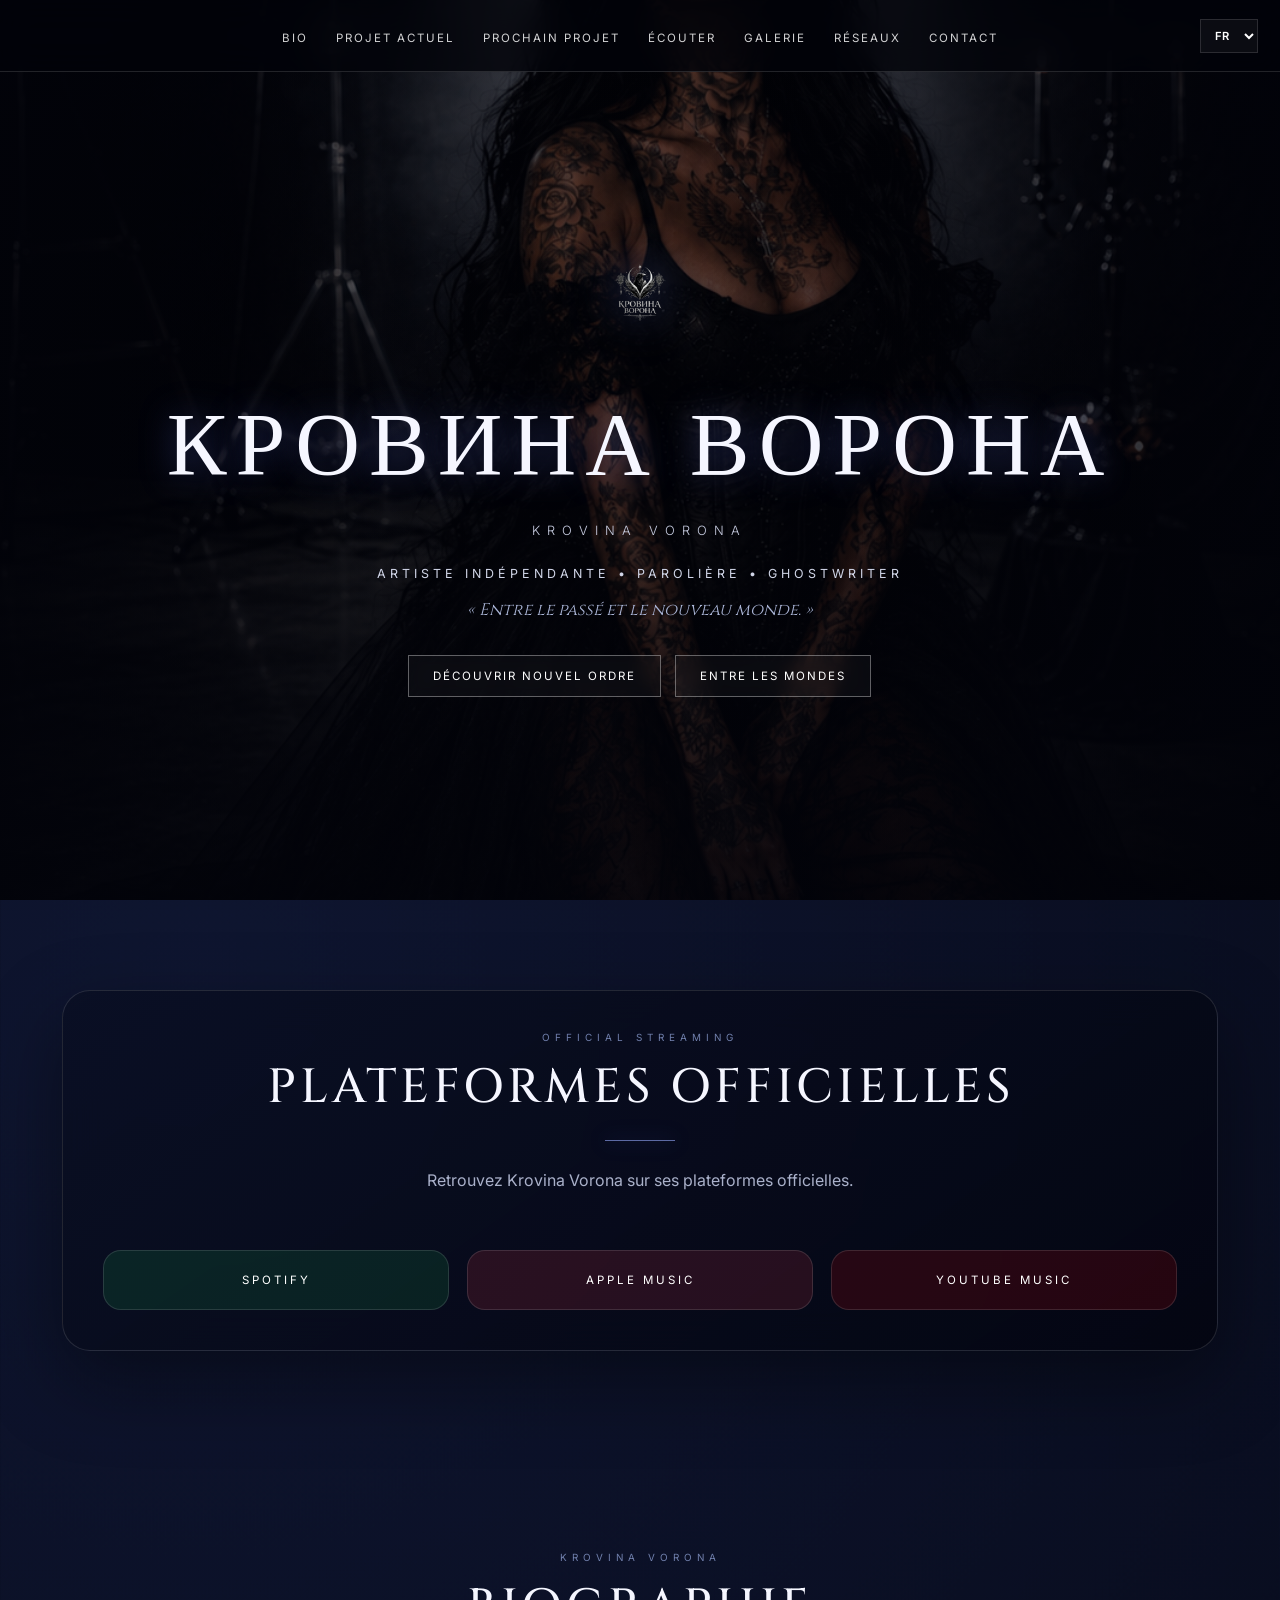
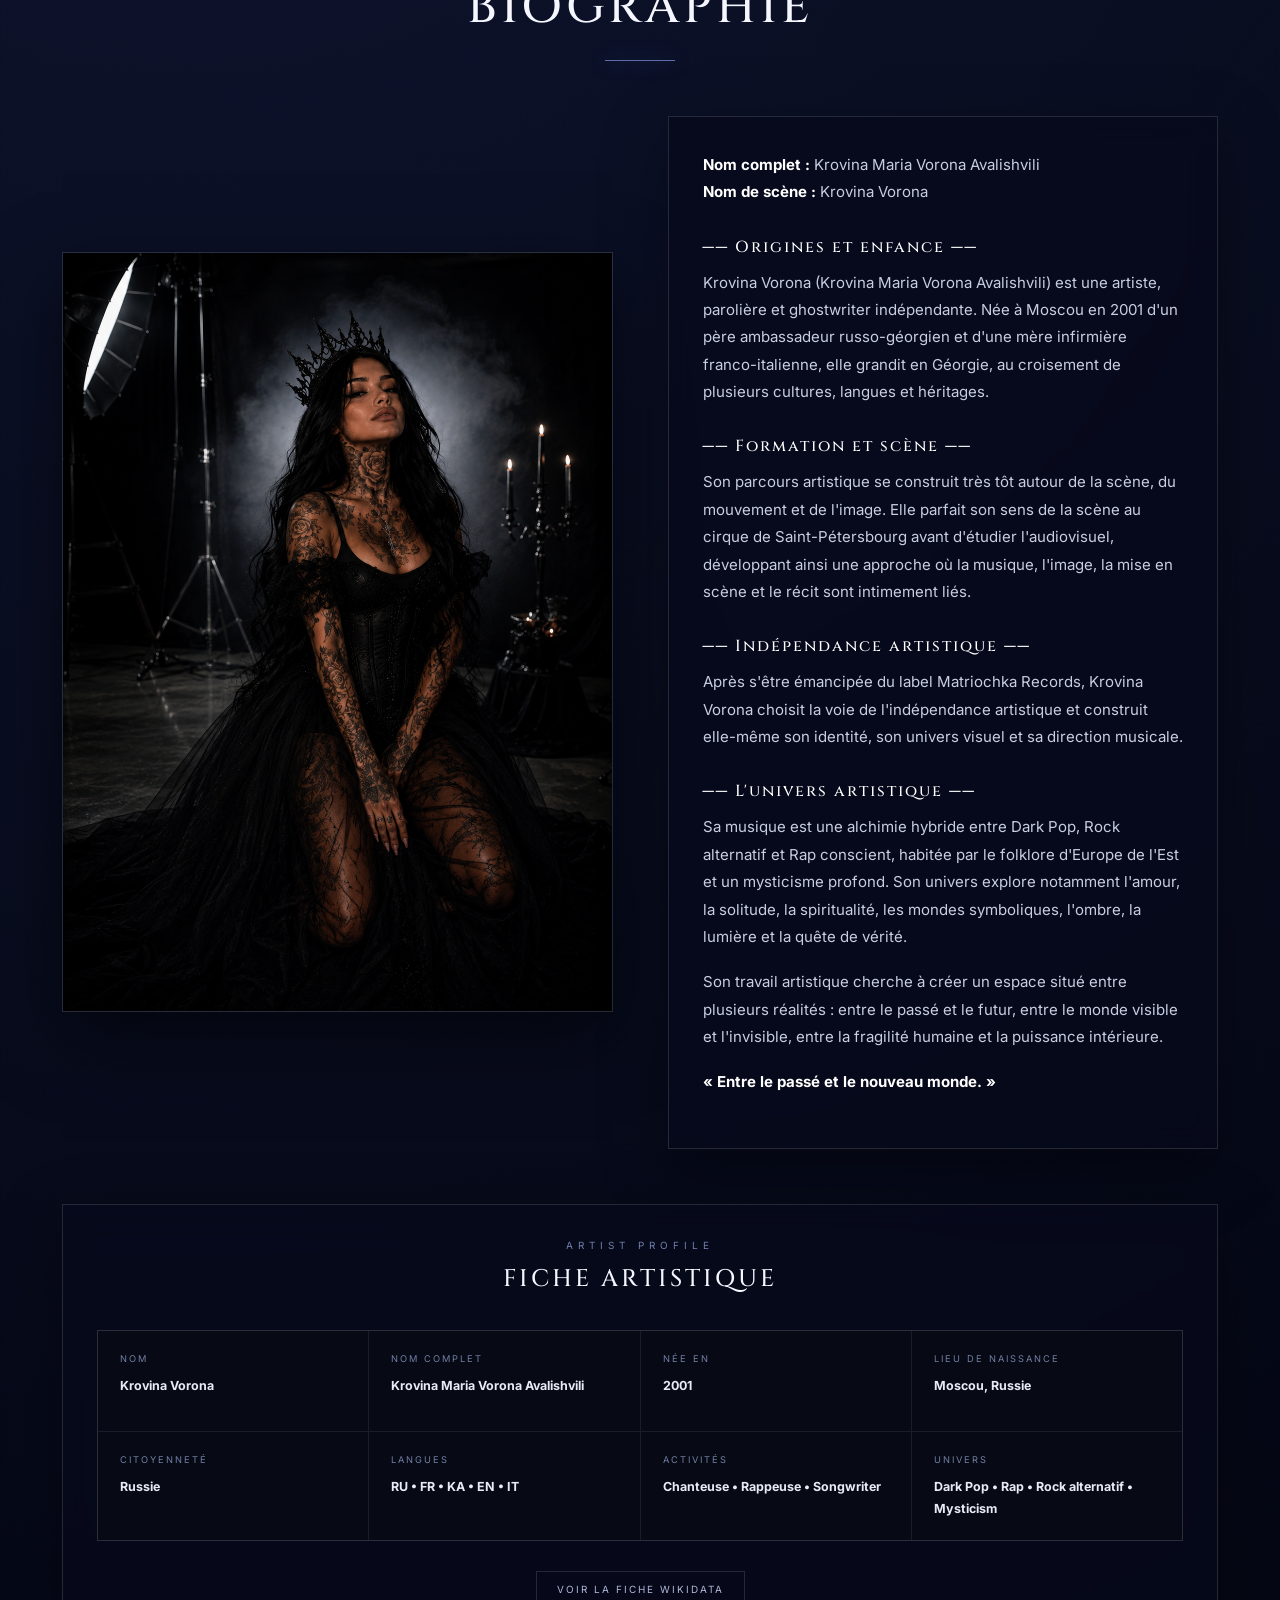
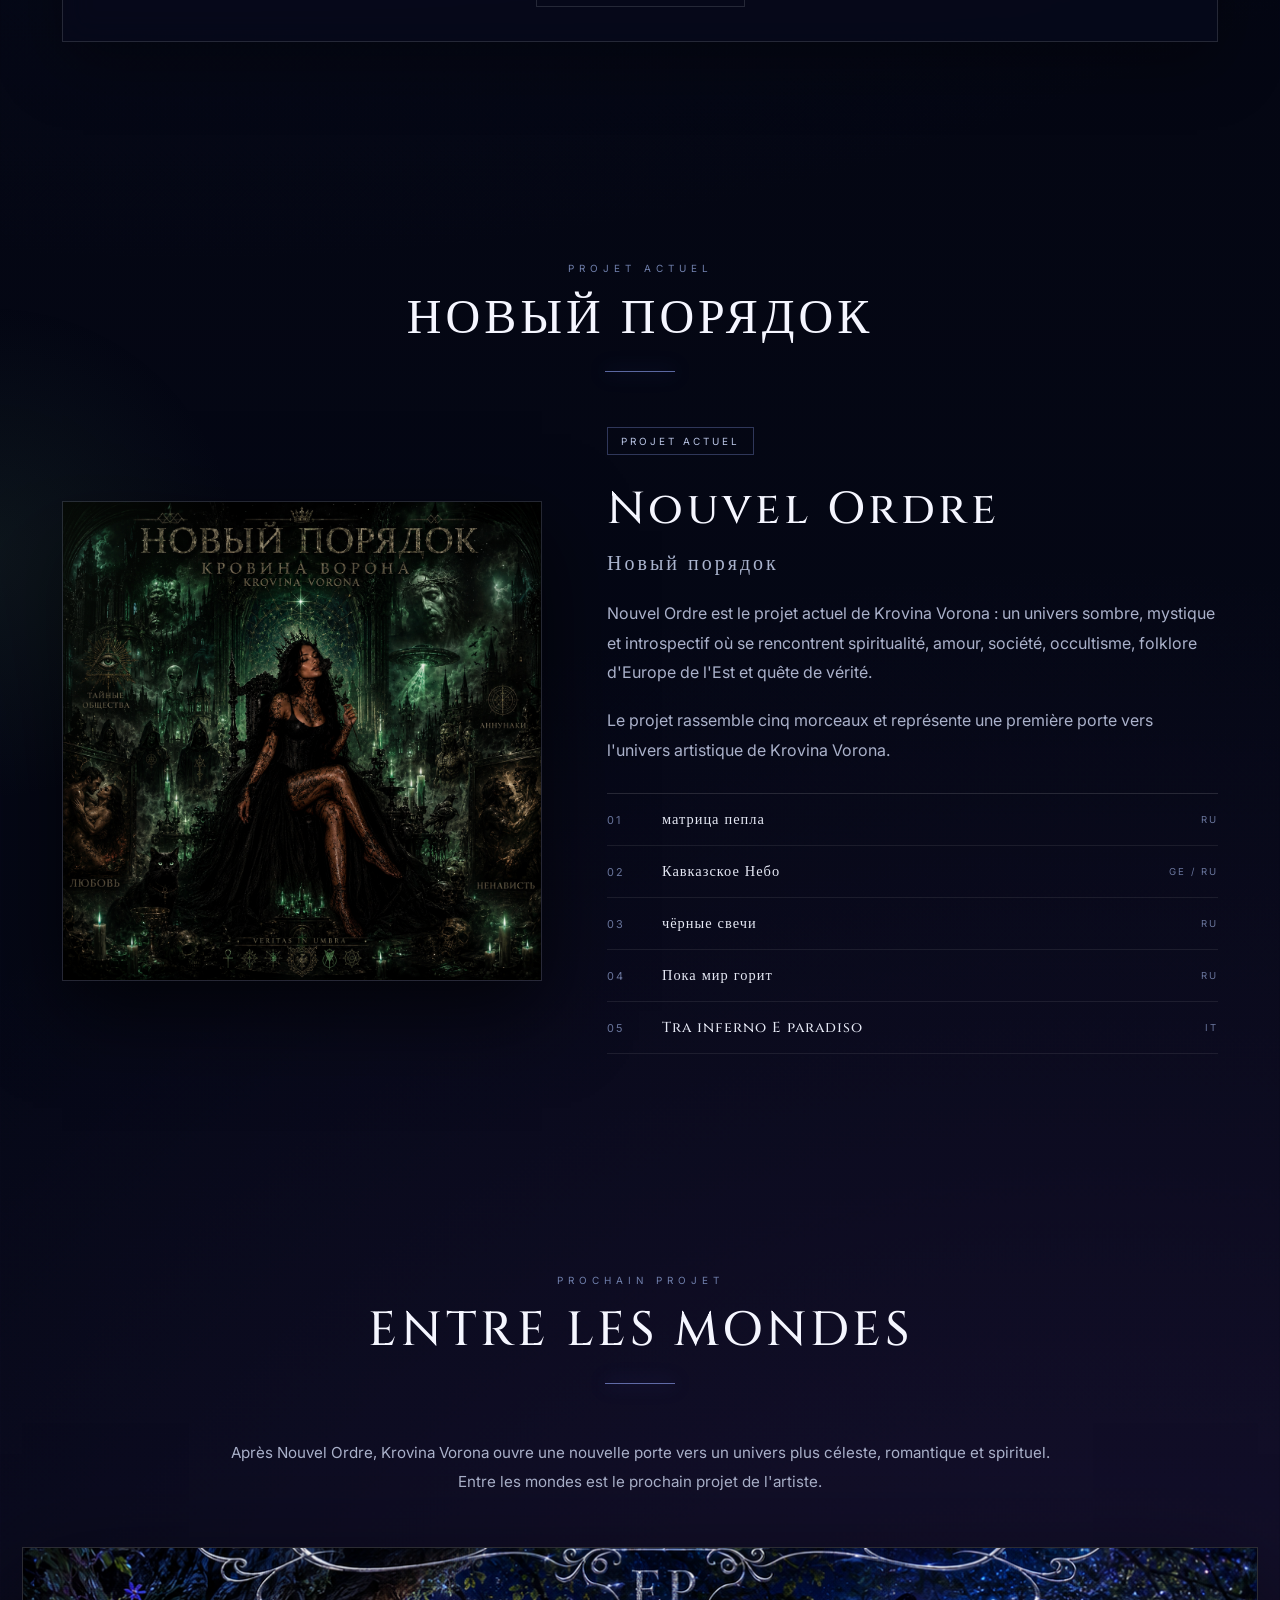
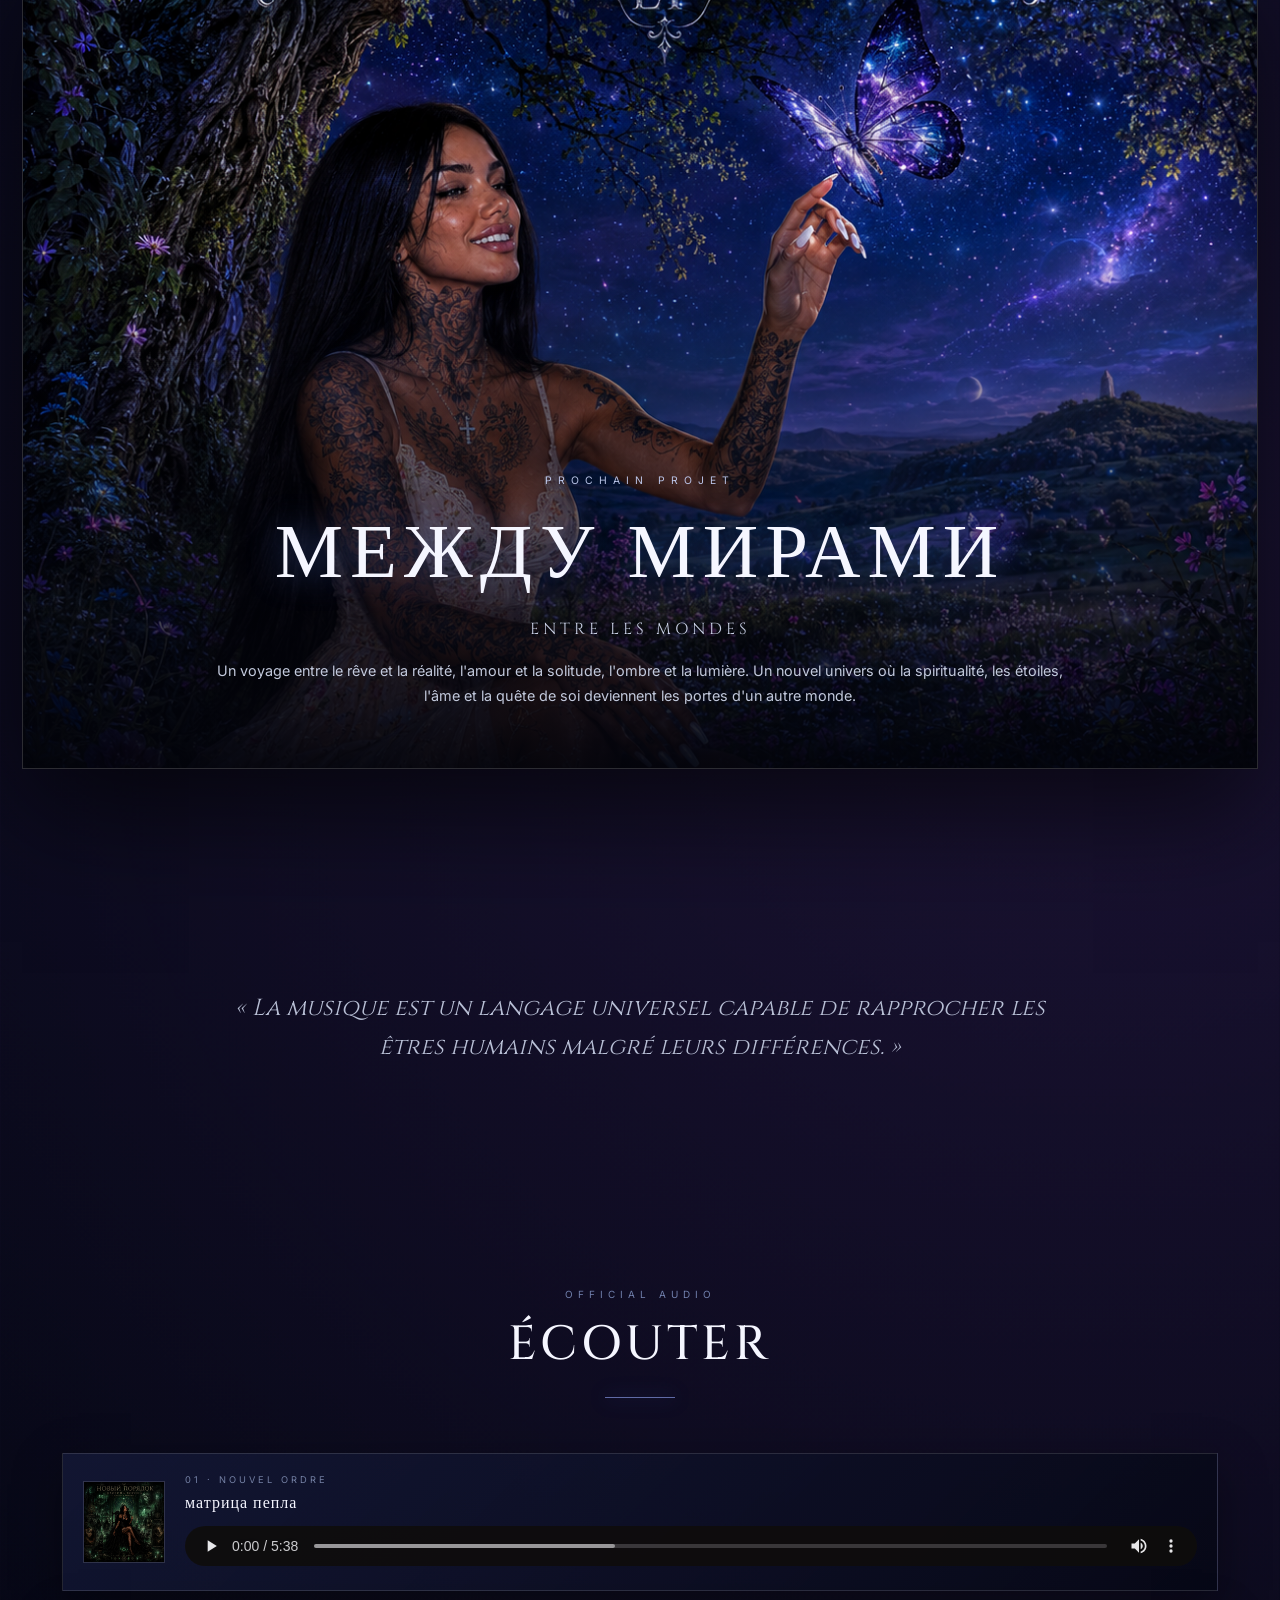
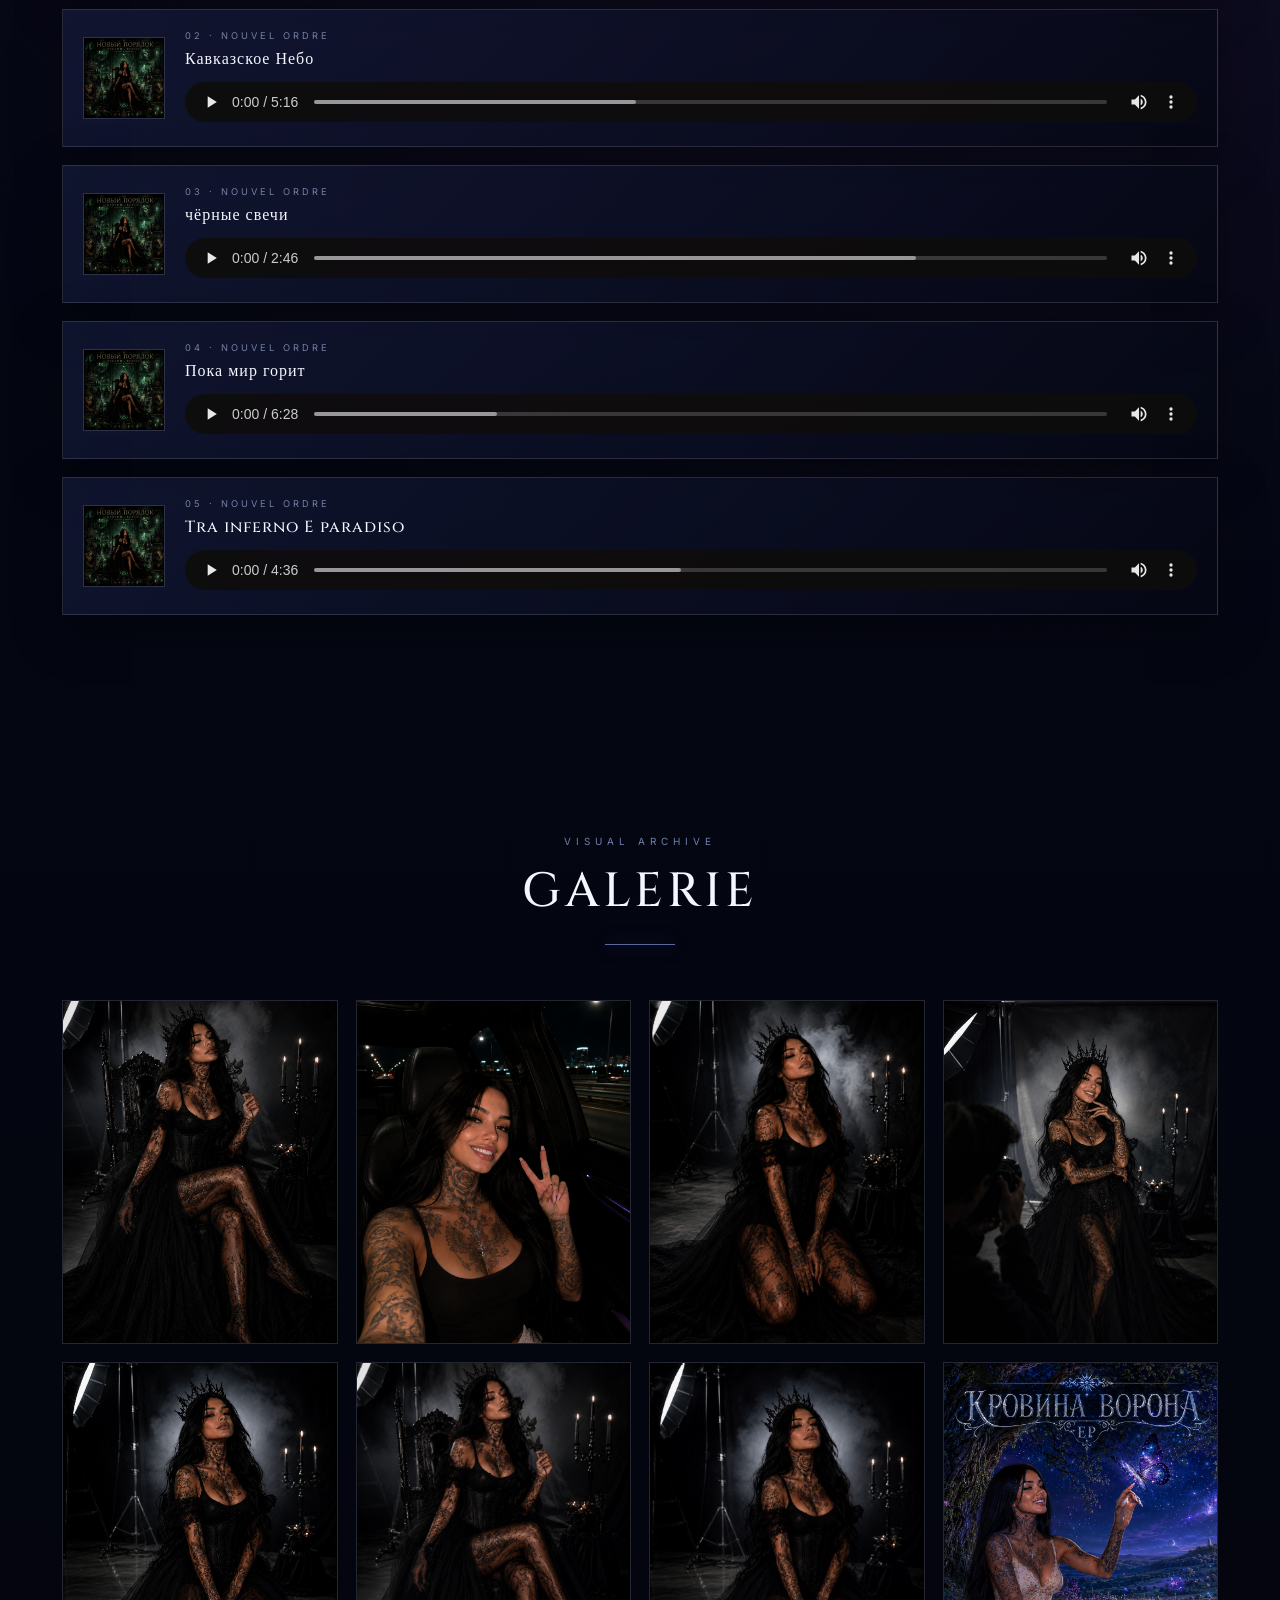
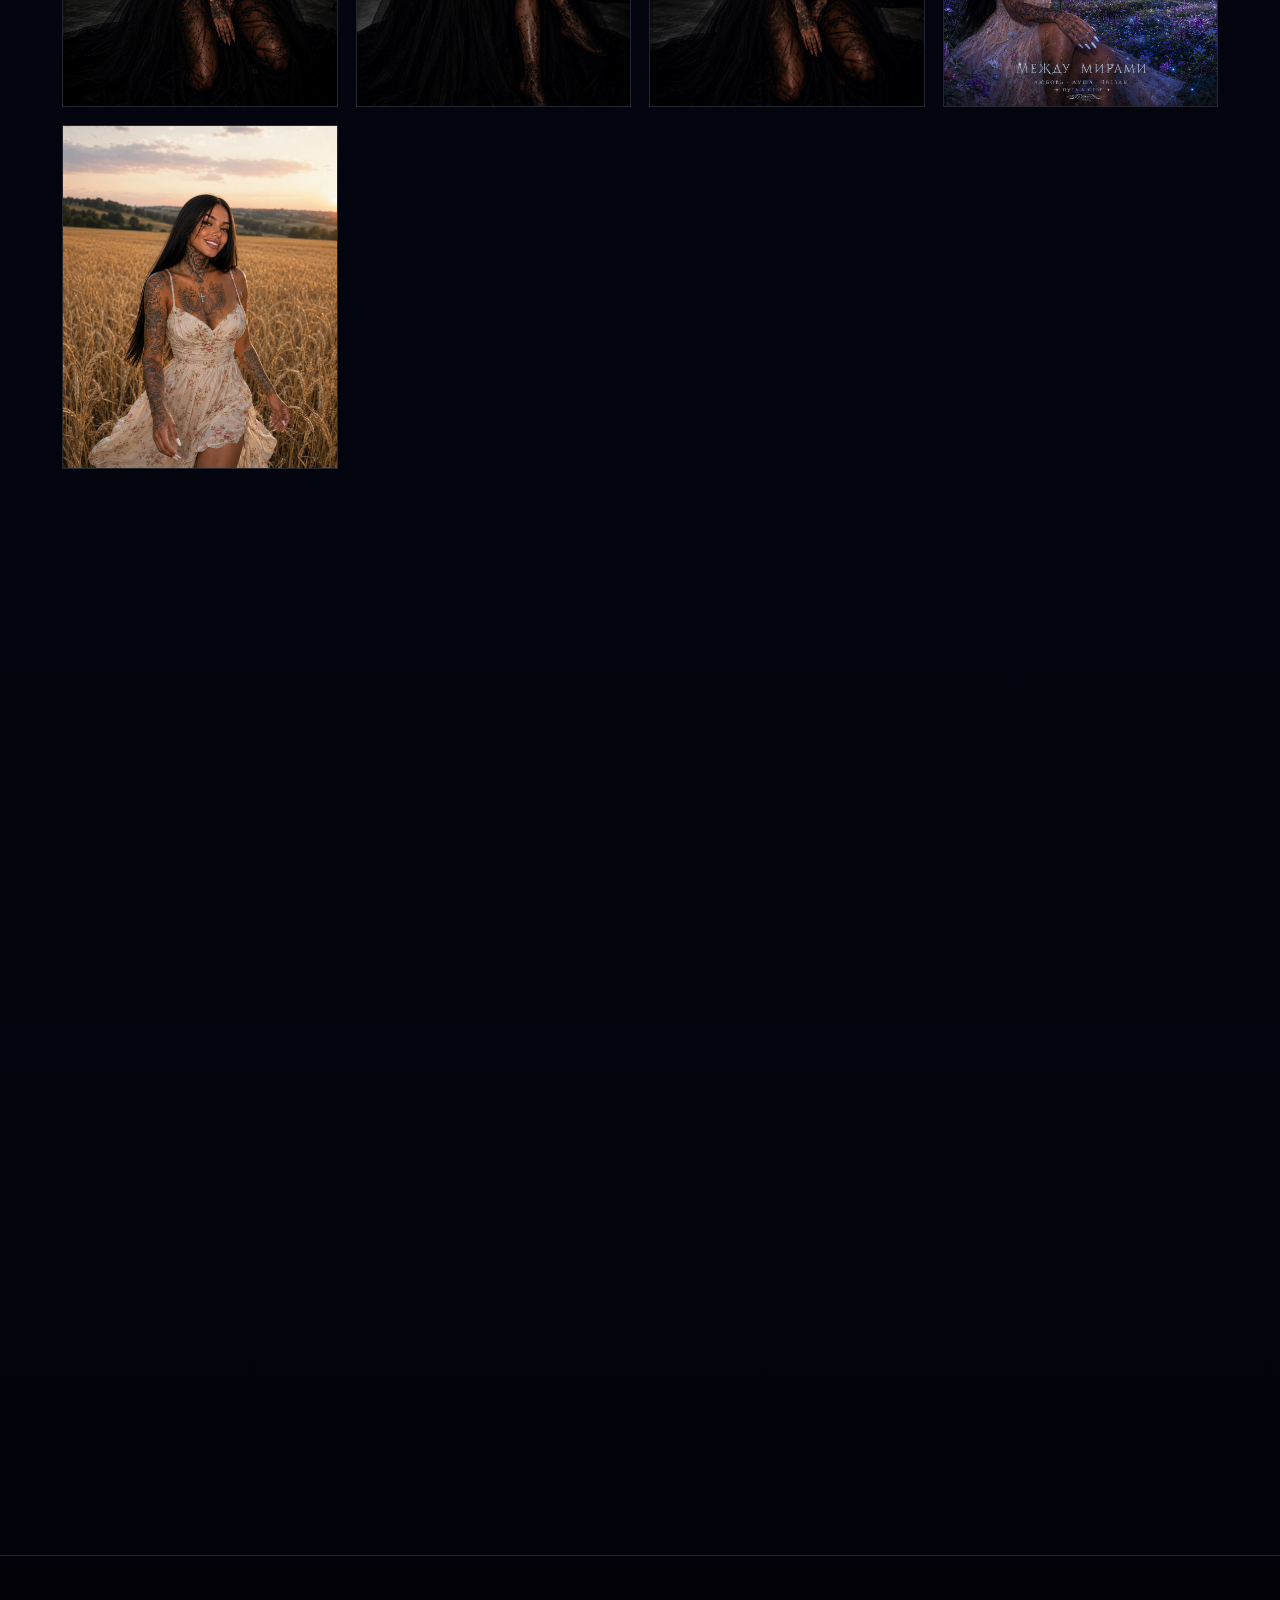
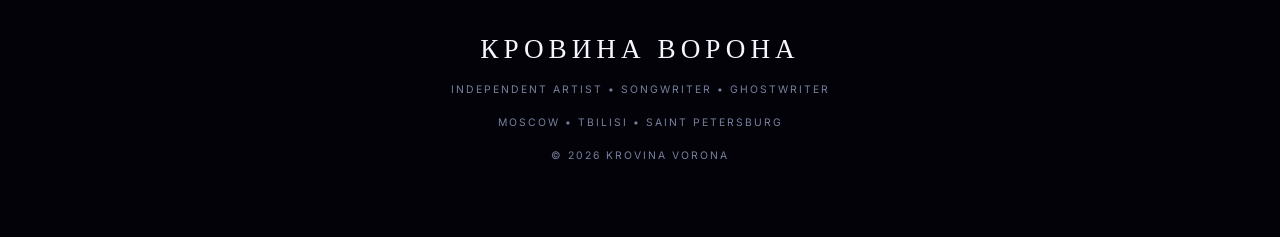
==== commit 34649613: "Update index.html" ====
--- a/index.html
+++ b/index.html
@@ -6,1257 +6,117 @@
 
 <title>Krovina Vorona | Official Website</title>
 
-<meta
-  name="description"
-  content="Krovina Vorona — Krovina Maria Vorona Avalishvili. Artiste indépendante, parolière et ghostwriter."
->
-
-<meta property="og:title" content="Krovina Vorona | Official">
-<meta
-  property="og:description"
-  content="Krovina Vorona — artiste indépendante, parolière et ghostwriter. Nouveau projet : Entre les mondes."
->
-<meta
-  property="og:image"
-  content="5c4b0b54-0854-49c5-82d2-2719382a1924.png"
->
+<meta name="description" content="Krovina Vorona — Krovina Maria Vorona Avalishvili. Artiste indépendante russo-franco-géorgienne, chanteuse, rappeuse, auteure-compositrice et ghostwriter. Nouvel Ordre disponible sur les plateformes de streaming.">
+
+<meta name="author" content="Krovina Vorona">
+<meta name="robots" content="index, follow, max-image-preview:large">
+<meta name="theme-color" content="#02030a">
+
+<link rel="canonical" href="https://krovina-vorona.vercel.app/">
+
+<meta property="og:type" content="profile">
+<meta property="og:title" content="Krovina Vorona | Official Website">
+<meta property="og:description" content="Krovina Vorona — artiste indépendante russo-franco-géorgienne. Nouvel Ordre disponible sur les plateformes de streaming.">
+<meta property="og:url" content="https://krovina-vorona.vercel.app/">
+<meta property="og:image" content="https://krovina-vorona.vercel.app/5c4b0b54-0854-49c5-82d2-2719382a1924.png">
+<meta property="og:image:alt" content="Krovina Vorona — Entre les mondes">
+<meta property="og:site_name" content="Krovina Vorona">
+
+<meta name="twitter:card" content="summary_large_image">
+<meta name="twitter:title" content="Krovina Vorona | Official Website">
+<meta name="twitter:description" content="Krovina Vorona — artiste indépendante russo-franco-géorgienne.">
+<meta name="twitter:image" content="https://krovina-vorona.vercel.app/5c4b0b54-0854-49c5-82d2-2719382a1924.png">
 
 <link rel="icon" href="9504EC44-00EE-4245-A6B1-A9F9637DB6C6.png">
 
 <link rel="preconnect" href="https://fonts.googleapis.com">
 <link rel="preconnect" href="https://fonts.gstatic.com" crossorigin>
 
-<link
-  href="https://fonts.googleapis.com/css2?family=Cinzel:wght@400;500;600;700&family=Inter:wght@300;400;500;600&display=swap"
-  rel="stylesheet"
->
-
-<style>
-
-:root{
-  --bg:#02030a;
-  --bg2:#070b1c;
-  --blue:#718cff;
-  --violet:#a06cff;
-  --cyan:#82cfff;
-  --white:#f5f6ff;
-  --muted:#aab1ca;
-  --soft:#cbd1e5;
-  --line:rgba(255,255,255,.13);
-  --card:rgba(7,10,27,.78);
-  --green:#879f78;
+<link href="https://fonts.googleapis.com/css2?family=Cinzel:wght@400;500;600;700&family=Inter:wght@300;400;500;600&display=swap" rel="stylesheet">
+
+<!-- =========================
+     STRUCTURED DATA
+========================= -->
+
+<script type="application/ld+json">
+{
+  "@context": "https://schema.org",
+  "@type": "Person",
+  "@id": "https://www.wikidata.org/entity/Q141505327",
+  "name": "Krovina Vorona",
+  "alternateName": [
+    "Кровина Ворона",
+    "Krovina Maria Vorona Avalishvili"
+  ],
+  "url": "https://krovina-vorona.vercel.app/",
+  "mainEntityOfPage": {
+    "@type": "WebPage",
+    "@id": "https://krovina-vorona.vercel.app/"
+  },
+  "description": "Krovina Vorona est une artiste indépendante russo-franco-géorgienne, chanteuse, rappeuse, auteure-compositrice et ghostwriter.",
+  "birthDate": "2001-08-23",
+  "birthPlace": {
+    "@type": "Place",
+    "name": "Moscow",
+    "sameAs": "https://www.wikidata.org/wiki/Q649"
+  },
+  "nationality": {
+    "@type": "Country",
+    "name": "Russia",
+    "sameAs": "https://www.wikidata.org/wiki/Q159"
+  },
+  "image": "https://krovina-vorona.vercel.app/19D52A46-5D89-46CF-9A56-74F76EC32A88.png",
+  "knowsLanguage": [
+    "Russian",
+    "French",
+    "Georgian",
+    "English",
+    "Italian"
+  ],
+  "jobTitle": [
+    "Singer",
+    "Rapper",
+    "Songwriter",
+    "Ghostwriter"
+  ],
+  "sameAs": [
+    "https://www.wikidata.org/entity/Q141505327",
+    "https://open.spotify.com/intl-fr/artist/4rhHYBfXi2aJdaIRgKA9xG",
+    "https://music.apple.com/fr/artist/krovina-vorona/6811924246",
+    "https://music.youtube.com/playlist?list=OLAK5uy_m8Sh7Cl5FZhc1aYNvqJwcPMJawsFiZMnU",
+    "https://music.youtube.com/@KROVINAVORONA",
+    "https://www.instagram.com/krovina.vorona",
+    "https://www.tiktok.com/@krovina495"
+  ],
+  "identifier": {
+    "@type": "PropertyValue",
+    "propertyID": "Wikidata",
+    "value": "Q141505327"
+  }
 }
-
-*{
-  box-sizing:border-box;
-  margin:0;
-  padding:0;
-  scroll-behavior:smooth;
+</script>
+
+<!-- Music entity -->
+<script type="application/ld+json">
+{
+  "@context": "https://schema.org",
+  "@type": "MusicGroup",
+  "name": "Krovina Vorona",
+  "url": "https://krovina-vorona.vercel.app/",
+  "sameAs": [
+    "https://open.spotify.com/intl-fr/artist/4rhHYBfXi2aJdaIRgKA9xG",
+    "https://music.apple.com/fr/artist/krovina-vorona/6811924246",
+    "https://music.youtube.com/@KROVINAVORONA"
+  ],
+  "member": {
+    "@type": "Person",
+    "@id": "https://www.wikidata.org/entity/Q141505327",
+    "name": "Krovina Vorona"
+  }
 }
-
-html{
-  background:var(--bg);
-}
-
-body{
-  color:var(--white);
-  font-family:Inter,sans-serif;
-  background:
-    radial-gradient(
-      circle at 15% 10%,
-      rgba(62,91,190,.20),
-      transparent 28%
-    ),
-    radial-gradient(
-      circle at 85% 55%,
-      rgba(128,70,190,.18),
-      transparent 30%
-    ),
-    linear-gradient(
-      180deg,
-      #02030a 0%,
-      #050817 48%,
-      #02030a 100%
-    );
-  overflow-x:hidden;
-}
-
-body::before{
-  content:"";
-  position:fixed;
-  inset:0;
-  pointer-events:none;
-  z-index:-1;
-  opacity:.48;
-
-  background-image:
-    radial-gradient(
-      circle,
-      rgba(255,255,255,.8) 0 1px,
-      transparent 1.5px
-    ),
-    radial-gradient(
-      circle,
-      rgba(140,160,255,.55) 0 1px,
-      transparent 1.5px
-    );
-
-  background-size:
-    180px 180px,
-    310px 310px;
-
-  background-position:
-    20px 30px,
-    90px 120px;
-}
-
-/* =========================
-   NAVIGATION
-========================= */
-
-nav{
-  position:fixed;
-  top:0;
-  left:0;
-  width:100%;
-  height:72px;
-  z-index:1000;
-
-  display:flex;
-  align-items:center;
-  justify-content:center;
-
-  background:rgba(2,3,10,.78);
-  backdrop-filter:blur(18px);
-
-  border-bottom:1px solid var(--line);
-}
-
-nav ul{
-  display:flex;
-  gap:28px;
-  list-style:none;
-  align-items:center;
-}
-
-nav a{
-  color:white;
-  text-decoration:none;
-  font-size:.72rem;
-  letter-spacing:2px;
-  text-transform:uppercase;
-  opacity:.82;
-  transition:.3s;
-}
-
-nav a:hover{
-  opacity:1;
-  text-shadow:
-    0 0 18px rgba(130,150,255,.85);
-}
-
-.lang-selector{
-  position:absolute;
-  right:22px;
-
-  background:rgba(255,255,255,.04);
-  color:white;
-
-  border:1px solid var(--line);
-
-  padding:8px 10px;
-
-  font:
-    600 .7rem Inter,
-    sans-serif;
-
-  cursor:pointer;
-}
-
-.lang-selector option{
-  background:#050509;
-  color:white;
-}
-
-/* =========================
-   HERO
-========================= */
-
-.hero{
-  min-height:100vh;
-
-  display:flex;
-  align-items:center;
-  justify-content:center;
-  text-align:center;
-
-  padding:
-    110px 20px
-    80px;
-
-  position:relative;
-  overflow:hidden;
-
-  background:
-    linear-gradient(
-      rgba(2,3,10,.42),
-      rgba(2,3,10,.86)
-    ),
-    url("19D52A46-5D89-46CF-9A56-74F76EC32A88.png")
-    center/cover no-repeat;
-}
-
-.hero::after{
-  content:"";
-  position:absolute;
-  inset:0;
-
-  background:
-    radial-gradient(
-      circle at center,
-      transparent 15%,
-      rgba(2,3,10,.25) 50%,
-      rgba(2,3,10,.92) 100%
-    );
-}
-
-.hero-content{
-  position:relative;
-  z-index:2;
-  max-width:1000px;
-}
-
-.logo{
-  width:125px;
-  height:125px;
-
-  object-fit:contain;
-
-  filter:
-    drop-shadow(
-      0 0 25px
-      rgba(120,145,255,.58)
-    );
-
-  margin-bottom:25px;
-}
-
-.hero h1{
-  font:
-    500 clamp(2.5rem,7vw,6.2rem)
-    Cinzel,
-    serif;
-
-  letter-spacing:9px;
-
-  text-shadow:
-    0 0 35px
-    rgba(110,130,255,.35);
-}
-
-.hero h2{
-  margin-top:16px;
-
-  font-size:.8rem;
-  letter-spacing:7px;
-
-  color:#c7cce0;
-  font-weight:300;
-}
-
-.hero-sub{
-  margin-top:28px;
-
-  font-size:.78rem;
-  letter-spacing:4px;
-
-  text-transform:uppercase;
-
-  color:#d1d6e8;
-}
-
-.hero-quote{
-  margin-top:18px;
-
-  font:
-    italic 1.05rem Cinzel,
-    serif;
-
-  color:#aab5d6;
-}
-
-.buttons{
-  display:flex;
-  gap:14px;
-
-  justify-content:center;
-  flex-wrap:wrap;
-
-  margin-top:34px;
-}
-
-.btn{
-  display:inline-flex;
-
-  padding:13px 24px;
-
-  border:
-    1px solid
-    rgba(255,255,255,.35);
-
-  color:white;
-
-  text-decoration:none;
-
-  letter-spacing:2px;
-  font-size:.72rem;
-
-  text-transform:uppercase;
-
-  background:
-    rgba(255,255,255,.035);
-
-  transition:.3s;
-
-  backdrop-filter:blur(8px);
-}
-
-.btn:hover{
-  background:white;
-  color:#03040a;
-
-  box-shadow:
-    0 0 30px
-    rgba(120,140,255,.35);
-}
-
-/* =========================
-   GENERAL SECTIONS
-========================= */
-
-section{
-  max-width:1200px;
-  margin:auto;
-
-  padding:
-    110px 22px;
-}
-
-.section-head{
-  text-align:center;
-  margin-bottom:55px;
-}
-
-.kicker{
-  font-size:.62rem;
-  letter-spacing:5px;
-  text-transform:uppercase;
-
-  color:#7180ad;
-
-  margin-bottom:12px;
-}
-
-.section-title{
-  font:
-    500 clamp(1.9rem,5vw,3rem)
-    Cinzel,
-    serif;
-
-  letter-spacing:4px;
-}
-
-.line{
-  width:70px;
-  height:1px;
-
-  background:
-    rgba(150,170,255,.6);
-
-  margin:
-    20px auto 0;
-
-  box-shadow:
-    0 0 18px
-    rgba(100,130,255,.5);
-}
-
-/* =========================
-   BIO
-========================= */
-
-.bio-grid{
-  display:grid;
-
-  grid-template-columns:
-    1fr 1fr;
-
-  gap:55px;
-
-  align-items:center;
-}
-
-.bio-image img{
-  width:100%;
-  display:block;
-
-  max-height:760px;
-
-  object-fit:cover;
-
-  border:
-    1px solid
-    var(--line);
-
-  box-shadow:
-    0 25px 70px
-    rgba(0,0,0,.55);
-}
-
-.card{
-  background:var(--card);
-
-  border:
-    1px solid
-    var(--line);
-
-  padding:34px;
-
-  box-shadow:
-    0 20px 60px
-    rgba(0,0,0,.35);
-
-  backdrop-filter:blur(15px);
-}
-
-.bio-text{
-  color:#c8cee0;
-
-  line-height:1.82;
-
-  font-size:.94rem;
-}
-
-.bio-text strong{
-  color:white;
-}
-
-.bio-text p{
-  margin-bottom:18px;
-}
-
-.bio-text h3{
-  font:
-    500 1rem Cinzel,
-    serif;
-
-  letter-spacing:2px;
-
-  color:white;
-
-  margin:
-    30px 0 11px;
-}
-
-/* =========================
-   CURRENT PROJECT
-========================= */
-
-.current-project{
-  position:relative;
-}
-
-.current-project::before{
-  content:"";
-
-  position:absolute;
-
-  width:500px;
-  height:500px;
-
-  left:-300px;
-  top:150px;
-
-  background:
-    radial-gradient(
-      circle,
-      rgba(75,125,85,.12),
-      transparent 70%
-    );
-
-  pointer-events:none;
-}
-
-.project-grid{
-  display:grid;
-
-  grid-template-columns:
-    minmax(300px,480px)
-    1fr;
-
-  gap:65px;
-
-  align-items:center;
-}
-
-.cover{
-  width:100%;
-
-  display:block;
-
-  border:
-    1px solid
-    var(--line);
-
-  box-shadow:
-    0 30px 80px
-    rgba(0,0,0,.65);
-
-  transition:
-    transform .5s ease,
-    box-shadow .5s ease;
-}
-
-.cover:hover{
-  transform:translateY(-7px);
-
-  box-shadow:
-    0 35px 90px
-    rgba(0,0,0,.75);
-}
-
-.project-copy h3{
-  font:
-    500 clamp(1.8rem,4vw,2.8rem)
-    Cinzel,
-    serif;
-
-  letter-spacing:4px;
-
-  margin-bottom:10px;
-}
-
-.project-russian{
-  color:#aab4ce;
-
-  font:
-    500 1.25rem Cinzel,
-    serif;
-
-  letter-spacing:3px;
-
-  margin-bottom:22px;
-}
-
-.project-status{
-  display:inline-block;
-
-  padding:
-    7px 13px;
-
-  margin-bottom:24px;
-
-  border:
-    1px solid
-    rgba(150,170,255,.3);
-
-  color:#b9c4e4;
-
-  font-size:.62rem;
-
-  letter-spacing:3px;
-
-  text-transform:uppercase;
-}
-
-.project-copy p{
-  color:var(--muted);
-
-  line-height:1.85;
-
-  margin-bottom:18px;
-}
-
-.tracklist{
-  margin-top:28px;
-
-  border-top:
-    1px solid
-    var(--line);
-}
-
-.track{
-  display:flex;
-
-  align-items:center;
-
-  justify-content:space-between;
-
-  gap:20px;
-
-  padding:
-    16px 0;
-
-  border-bottom:
-    1px solid
-    rgba(255,255,255,.08);
-}
-
-.track-number{
-  color:#68749b;
-
-  font-size:.68rem;
-
-  letter-spacing:2px;
-
-  min-width:35px;
-}
-
-.track-name{
-  flex:1;
-
-  color:#e5e8f4;
-
-  font:
-    500 .9rem Cinzel,
-    serif;
-
-  letter-spacing:1px;
-}
-
-.track-language{
-  color:#68749b;
-
-  font-size:.6rem;
-
-  letter-spacing:2px;
-
-  text-transform:uppercase;
-}
-
-/* =========================
-   NEXT PROJECT
-========================= */
-
-.next-project{
-  max-width:1300px;
-}
-
-.next-project-intro{
-  max-width:850px;
-
-  margin:
-    0 auto 50px;
-
-  text-align:center;
-}
-
-.next-project-intro p{
-  color:var(--muted);
-
-  line-height:1.9;
-
-  font-size:.95rem;
-}
-
-.next-project-card{
-  position:relative;
-
-  overflow:hidden;
-
-  border:
-    1px solid
-    rgba(255,255,255,.16);
-
-  background:#03040b;
-
-  box-shadow:
-    0 40px 110px
-    rgba(0,0,0,.65);
-}
-
-.next-project-card img{
-  width:100%;
-
-  display:block;
-
-  max-height:820px;
-
-  object-fit:cover;
-
-  transition:
-    transform 1.2s ease;
-}
-
-.next-project-card:hover img{
-  transform:scale(1.025);
-}
-
-.next-overlay{
-  position:absolute;
-
-  inset:0;
-
-  display:flex;
-
-  align-items:flex-end;
-
-  justify-content:center;
-
-  text-align:center;
-
-  padding:60px 25px;
-
-  background:
-    linear-gradient(
-      transparent 35%,
-      rgba(2,3,10,.25) 50%,
-      rgba(2,3,10,.94) 100%
-    );
-}
-
-.next-content{
-  max-width:850px;
-}
-
-.next-label{
-  font-size:.65rem;
-
-  letter-spacing:6px;
-
-  color:#bbc5e8;
-
-  text-transform:uppercase;
-
-  margin-bottom:15px;
-}
-
-.next-title{
-  font:
-    500 clamp(2.2rem,6vw,5rem)
-    Cinzel,
-    serif;
-
-  letter-spacing:7px;
-
-  text-shadow:
-    0 0 35px
-    rgba(100,140,255,.45);
-}
-
-.next-subtitle{
-  margin-top:12px;
-
-  font:
-    1rem Cinzel,
-    serif;
-
-  color:#c9d0e5;
-
-  letter-spacing:4px;
-}
-
-.next-description{
-  margin-top:18px;
-
-  color:#c2c9dc;
-
-  line-height:1.75;
-
-  font-size:.9rem;
-}
-
-/* =========================
-   QUOTE
-========================= */
-
-.quote-section{
-  max-width:1000px;
-}
-
-.quote{
-  text-align:center;
-
-  max-width:850px;
-
-  margin:auto;
-
-  color:#b8bfd5;
-
-  font:
-    italic clamp(1.1rem,2vw,1.45rem)
-    Cinzel,
-    serif;
-
-  line-height:1.7;
-}
-
-/* =========================
-   AUDIO
-========================= */
-
-.audio-list{
-  display:grid;
-  gap:18px;
-}
-
-.audio-card{
-  display:grid;
-
-  grid-template-columns:
-    82px 1fr;
-
-  gap:20px;
-
-  align-items:center;
-
-  padding:20px;
-
-  background:
-    linear-gradient(
-      135deg,
-      rgba(25,32,70,.55),
-      rgba(5,7,20,.82)
-    );
-
-  border:
-    1px solid
-    var(--line);
-
-  box-shadow:
-    0 15px 45px
-    rgba(0,0,0,.35);
-
-  transition:.3s;
-}
-
-.audio-card:hover{
-  border-color:
-    rgba(130,150,255,.35);
-
-  transform:
-    translateY(-2px);
-}
-
-.audio-cover{
-  width:82px;
-  height:82px;
-
-  object-fit:cover;
-
-  border:
-    1px solid
-    var(--line);
-}
-
-.audio-meta .label{
-  font-size:.58rem;
-
-  letter-spacing:3px;
-
-  color:#7480a4;
-
-  text-transform:uppercase;
-
-  margin-bottom:7px;
-}
-
-.audio-title{
-  font:
-    500 1rem Cinzel,
-    serif;
-
-  letter-spacing:1px;
-
-  margin-bottom:12px;
-}
-
-audio{
-  width:100%;
-  height:40px;
-
-  filter:
-    invert(1)
-    opacity(.9);
-}
-
-/* =========================
-   GALLERY
-========================= */
-
-.gallery{
-  display:grid;
-
-  grid-template-columns:
-    repeat(
-      auto-fit,
-      minmax(230px,1fr)
-    );
-
-  gap:18px;
-}
-
-.gallery-item{
-  overflow:hidden;
-
-  aspect-ratio:4/5;
-
-  border:
-    1px solid
-    var(--line);
-
-  background:#050711;
-}
-
-.gallery-item img{
-  width:100%;
-  height:100%;
-
-  display:block;
-
-  object-fit:cover;
-
-  transition:
-    transform .7s ease,
-    filter .7s ease;
-}
-
-.gallery-item:hover img{
-  transform:scale(1.06);
-
-  filter:
-    brightness(1.08)
-    contrast(1.03);
-}
-
-/* =========================
-   SOCIALS
-========================= */
-
-.socials{
-  display:flex;
-
-  justify-content:center;
-
-  flex-wrap:wrap;
-
-  gap:16px;
-}
-
-.socials a{
-  min-width:170px;
-
-  padding:
-    17px 25px;
-
-  text-align:center;
-
-  color:white;
-
-  text-decoration:none;
-
-  border:
-    1px solid
-    var(--line);
-
-  background:
-    rgba(255,255,255,.035);
-
-  font-size:.7rem;
-
-  letter-spacing:3px;
-
-  text-transform:uppercase;
-
-  transition:.3s;
-}
-
-.socials a:hover{
-  background:white;
-  color:#03040a;
-
-  box-shadow:
-    0 0 30px
-    rgba(120,140,255,.25);
-}
-
-/* =========================
-   CONTACT
-========================= */
-
-.contact{
-  max-width:700px;
-
-  margin:auto;
-
-  text-align:center;
-
-  color:var(--muted);
-
-  line-height:1.8;
-}
-
-.contact a{
-  color:white;
-
-  text-decoration:none;
-
-  font:
-    500 1rem Cinzel,
-    serif;
-
-  letter-spacing:1px;
-
-  word-break:break-word;
-}
-
-.contact a:hover{
-  text-shadow:
-    0 0 18px
-    rgba(130,150,255,.8);
-}
-
-/* =========================
-   FOOTER
-========================= */
-
-footer{
-  padding:
-    75px 20px;
-
-  text-align:center;
-
-  border-top:
-    1px solid
-    var(--line);
-
-  background:
-    rgba(0,0,0,.25);
-}
-
-footer h2{
-  font:
-    500 1.7rem Cinzel,
-    serif;
-
-  letter-spacing:5px;
-
-  margin-bottom:15px;
-}
-
-footer div{
-  color:#78819c;
-
-  font-size:.65rem;
-
-  letter-spacing:2px;
-
-  text-transform:uppercase;
-}
-
-/* =========================
-   ANIMATIONS
-========================= */
-
-.fade{
-  opacity:0;
-
-  transform:
-    translateY(25px);
-
-  transition:
-    opacity .9s ease,
-    transform .9s ease;
-}
-
-.fade.show{
-  opacity:1;
-
-  transform:
-    translateY(0);
-}
-
-/* =========================
-   RESPONSIVE
-========================= */
-
-@media(max-width:900px){
-
-  nav{
-    height:auto;
-    min-height:64px;
-
-    padding:
-      12px 90px 12px 12px;
-  }
-
-  nav ul{
-    gap:12px;
-
-    flex-wrap:wrap;
-
-    justify-content:center;
-  }
-
-  nav a{
-    font-size:.58rem;
-    letter-spacing:1px;
-  }
-
-  .lang-selector{
-    right:12px;
-  }
-
-  .hero{
-    min-height:100svh;
-  }
-
-  .hero h1{
-    letter-spacing:5px;
-  }
-
-  .hero h2{
-    letter-spacing:4px;
-  }
-
-  .bio-grid,
-  .project-grid{
-    grid-template-columns:1fr;
-
-    gap:35px;
-  }
-
-  .bio-image img{
-    max-height:none;
-  }
-
-  .project-grid{
-    display:flex;
-    flex-direction:column;
-  }
-
-  .project-grid > div:first-child{
-    width:100%;
-  }
-
-  .next-overlay{
-    padding:35px 20px;
-  }
-
-  .next-title{
-    letter-spacing:4px;
-  }
-
-}
-
-@media(max-width:600px){
-
-  section{
-    padding:
-      80px 17px;
-  }
-
-  .hero{
-    padding:
-      100px 18px 60px;
-  }
-
-  .logo{
-    width:100px;
-    height:100px;
-  }
-
-  .hero h1{
-    font-size:
-      clamp(
-        2rem,
-        12vw,
-        4rem
-      );
-
-    letter-spacing:3px;
-  }
-
-  .hero-sub{
-    font-size:.66rem;
-    letter-spacing:2px;
-  }
-
-  .hero-quote{
-    font-size:.9rem;
-  }
-
-  .card{
-    padding:24px 20px;
-  }
-
-  .audio-card{
-    grid-template-columns:1fr;
-  }
-
-  .audio-cover{
-    width:100%;
-    height:auto;
-
-    aspect-ratio:1/1;
-  }
-
-  .track{
-    align-items:flex-start;
-  }
-
-  .track-language{
-    display:none;
-  }
-
-  .socials{
-    flex-direction:column;
-  }
-
-  .socials a{
-    width:100%;
-  }
-
-  .next-overlay{
-    position:relative;
-
-    background:
-      linear-gradient(
-        180deg,
-        #050711,
-        #02030a
-      );
-
-    padding:
-      35px 20px;
-  }
-
-  .next-project-card img{
-    max-height:none;
-  }
-
-}
-
-/* =========================
-   REDUCED MOTION
-========================= */
-
-@media(prefers-reduced-motion:reduce){
-
-  *,
-  *::before,
-  *::after{
-    scroll-behavior:auto !important;
-    animation:none !important;
-    transition:none !important;
-  }
-
-}
-
-</style>
+</script>
 
 <link rel="stylesheet" href="styles.css">
-<script type="application/ld+json">{"@context":"https://schema.org","@type":"MusicGroup","name":"Krovina Vorona","url":"https://krovina-vorona.vercel.app/","sameAs":["https://open.spotify.com/intl-fr/artist/4rhHYBfXi2aJdaIRgKA9xG","https://music.apple.com/fr/artist/krovina-vorona/6811924246","https://music.youtube.com/playlist?list=OLAK5uy_m8Sh7Cl5FZhc1aYNvqJwcPMJawsFiZMnU"]}</script>
 </head>
 
 <body>
@@ -1266,69 +126,24 @@
 ========================= -->
 
 <nav>
-
 <ul>
-
-<li>
-<a href="#bio" data-key="nav-bio">
-Bio
-</a>
-</li>
-
-<li>
-<a href="#current-project" data-key="nav-current">
-Projet actuel
-</a>
-</li>
-
-<li>
-<a href="#next-project" data-key="nav-next">
-Prochain projet
-</a>
-</li>
-
-<li>
-<a href="#listen" data-key="nav-listen">
-Écouter
-</a>
-</li>
-
-<li>
-<a href="#gallery" data-key="nav-gallery">
-Galerie
-</a>
-</li>
-
-<li>
-<a href="#socials" data-key="nav-socials">
-Réseaux
-</a>
-</li>
-
-<li>
-<a href="#contact" data-key="nav-contact">
-Contact
-</a>
-</li>
-
+<li><a href="#bio" data-key="nav-bio">Bio</a></li>
+<li><a href="#current-project" data-key="nav-current">Projet actuel</a></li>
+<li><a href="#next-project" data-key="nav-next">Prochain projet</a></li>
+<li><a href="#listen" data-key="nav-listen">Écouter</a></li>
+<li><a href="#gallery" data-key="nav-gallery">Galerie</a></li>
+<li><a href="#socials" data-key="nav-socials">Réseaux</a></li>
+<li><a href="#contact" data-key="nav-contact">Contact</a></li>
 </ul>
 
-<select
-  class="lang-selector"
-  onchange="changeLanguage(this.value)"
-  aria-label="Language"
->
-
+<select class="lang-selector" onchange="changeLanguage(this.value)" aria-label="Language">
 <option value="fr">FR</option>
 <option value="en">EN</option>
 <option value="ru">RU</option>
 <option value="ka">KA</option>
-
 </select>
-
 </nav>
 
-
 <!-- =========================
      HERO
 ========================= -->
@@ -1338,87 +153,108 @@
 <div class="hero-content">
 
 <img
-  class="logo"
-  src="9504EC44-00EE-4245-A6B1-A9F9637DB6C6.png"
-  alt="Krovina Vorona"
+class="logo"
+src="9504EC44-00EE-4245-A6B1-A9F9637DB6C6.png"
+alt="Krovina Vorona"
+width="125"
+height="125"
 >
 
-<h1>
-КРОВИНА ВОРОНА
-</h1>
-
-<h2>
-KROVINA VORONA
-</h2>
-
-<p
-  class="hero-sub"
-  data-key="hero-sub"
->
+<h1>КРОВИНА ВОРОНА</h1>
+
+<h2>KROVINA VORONA</h2>
+
+<p class="hero-sub" data-key="hero-sub">
 Artiste indépendante • Parolière • Ghostwriter
 </p>
 
-<p
-  class="hero-quote"
-  data-key="hero-quote"
->
+<p class="hero-quote" data-key="hero-quote">
 « Entre le passé et le nouveau monde. »
 </p>
 
 <div class="buttons">
 
-<a
-  class="btn"
-  href="#current-project"
-  data-key="hero-btn"
->
+<a class="btn" href="#current-project" data-key="hero-btn">
 Découvrir Nouvel Ordre
 </a>
 
-<a
-  class="btn"
-  href="#next-project"
-  data-key="hero-btn2"
->
+<a class="btn" href="#next-project" data-key="hero-btn2">
 Entre les mondes
 </a>
 
 </div>
 
 </div>
-
 </header>
 
+<!-- =========================
+     PLATEFORMES OFFICIELLES
+========================= -->
+
 <section id="official-platforms" class="streaming-section fade">
+
 <div class="streaming-box">
-<div class="section-head"><div class="kicker">OFFICIAL STREAMING</div><h2 class="section-title" data-key="official-title">PLATEFORMES OFFICIELLES</h2><div class="line"></div><p data-key="official-text">Retrouvez Krovina Vorona sur toutes les plateformes officielles.</p></div>
+
+<div class="section-head">
+
+<div class="kicker">OFFICIAL STREAMING</div>
+
+<h2 class="section-title" data-key="official-title">
+PLATEFORMES OFFICIELLES
+</h2>
+
+<div class="line"></div>
+
+<p class="section-intro" data-key="official-text">
+Retrouvez Krovina Vorona sur ses plateformes officielles.
+</p>
+
+</div>
+
 <div class="streaming-grid">
-<a class="streaming-card spotify" href="https://open.spotify.com/intl-fr/artist/4rhHYBfXi2aJdaIRgKA9xG" target="_blank">Spotify</a>
-<a class="streaming-card apple" href="https://music.apple.com/fr/artist/krovina-vorona/6811924246" target="_blank">Apple Music</a>
-<a class="streaming-card ytmusic" href="https://music.youtube.com/playlist?list=OLAK5uy_m8Sh7Cl5FZhc1aYNvqJwcPMJawsFiZMnU" target="_blank">YouTube Music</a>
-</div></div></section>
-
-
+
+<a
+class="streaming-card spotify"
+href="https://open.spotify.com/intl-fr/artist/4rhHYBfXi2aJdaIRgKA9xG"
+target="_blank"
+rel="noopener noreferrer"
+>
+Spotify
+</a>
+
+<a
+class="streaming-card apple"
+href="https://music.apple.com/fr/artist/krovina-vorona/6811924246"
+target="_blank"
+rel="noopener noreferrer"
+>
+Apple Music
+</a>
+
+<a
+class="streaming-card ytmusic"
+href="https://music.youtube.com/@KROVINAVORONA"
+target="_blank"
+rel="noopener noreferrer"
+>
+YouTube Music
+</a>
+
+</div>
+</div>
+</section>
 
 <!-- =========================
      BIOGRAPHIE
 ========================= -->
 
-<section
-  id="bio"
-  class="fade"
->
+<section id="bio" class="fade">
 
 <div class="section-head">
 
-<div class="kicker">
-KROVINA VORONA
-</div>
-
-<h2
-  class="section-title"
-  data-key="title-bio"
->
+<div class="kicker">KROVINA VORONA</div>
+
+<h2 class="section-title" data-key="title-bio">
 BIOGRAPHIE
 </h2>
 
@@ -1426,52 +262,111 @@
 
 </div>
 
-
 <div class="bio-grid">
 
 <div class="bio-image">
 
 <img
-  src="19D52A46-5D89-46CF-9A56-74F76EC32A88.png"
-  alt="Krovina Vorona"
+src="19D52A46-5D89-46CF-9A56-74F76EC32A88.png"
+alt="Krovina Vorona — artiste indépendante"
+loading="lazy"
 >
 
 </div>
 
-
-<div
-  class="card bio-text"
-  id="bio-content"
-></div>
+<div class="card bio-text" id="bio-content"></div>
+
+</div>
+
+<!-- =========================
+     FICHE ARTISTIQUE
+========================= -->
+
+<div class="artist-profile card">
+
+<div class="profile-header">
+
+<div class="kicker">ARTIST PROFILE</div>
+
+<h3 data-key="profile-title">
+FICHE ARTISTIQUE
+</h3>
+
+</div>
+
+<div class="profile-grid">
+
+<div>
+<span>Nom</span>
+<strong>Krovina Vorona</strong>
+</div>
+
+<div>
+<span>Nom complet</span>
+<strong>Krovina Maria Vorona Avalishvili</strong>
+</div>
+
+<div>
+<span data-key="profile-born-label">Née en</span>
+<strong>2001</strong>
+</div>
+
+<div>
+<span data-key="profile-birthplace-label">Lieu de naissance</span>
+<strong>Moscou, Russie</strong>
+</div>
+
+<div>
+<span data-key="profile-nationality-label">Citoyenneté</span>
+<strong>Russie</strong>
+</div>
+
+<div>
+<span data-key="profile-languages-label">Langues</span>
+<strong>RU • FR • KA • EN • IT</strong>
+</div>
+
+<div>
+<span data-key="profile-occupation-label">Activités</span>
+<strong>Chanteuse • Rappeuse • Songwriter</strong>
+</div>
+
+<div>
+<span data-key="profile-style-label">Univers</span>
+<strong>Dark Pop • Rap • Rock alternatif • Mysticism</strong>
+</div>
+
+</div>
+
+<div class="wikidata-link">
+
+<a
+href="https://www.wikidata.org/wiki/Q141505327"
+target="_blank"
+rel="noopener noreferrer"
+>
+Voir la fiche Wikidata
+</a>
+
+</div>
 
 </div>
 
 </section>
 
-
 <!-- =========================
      PROJET ACTUEL
-     NOUVEL ORDRE
-========================= -->
-
-<section
-  id="current-project"
-  class="fade current-project"
->
+========================= -->
+
+<section id="current-project" class="fade current-project">
 
 <div class="section-head">
 
-<div
-  class="kicker"
-  data-key="current-kicker"
->
-CURRENT PROJECT
-</div>
-
-<h2
-  class="section-title"
-  data-key="current-title"
->
+<div class="kicker" data-key="current-kicker">
+PROJET ACTUEL
+</div>
+
+<h2 class="section-title" data-key="current-title">
 НОВЫЙ ПОРЯДОК
 </h2>
 
@@ -1479,33 +374,26 @@
 
 </div>
 
-
 <div class="project-grid">
 
-
 <div>
 
 <img
-  class="cover"
-  src="94E6FE95-D340-4C31-A3B5-E02E1891F429.png"
-  alt="Новый порядок — Nouvel Ordre"
+class="cover"
+src="94E6FE95-D340-4C31-A3B5-E02E1891F429.png"
+alt="Nouvel Ordre — Новый порядок — Krovina Vorona"
+loading="lazy"
 >
 
 </div>
 
-
 <div class="project-copy">
 
-<span
-  class="project-status"
-  data-key="current-status"
->
+<span class="project-status" data-key="current-status">
 PROJET ACTUEL
 </span>
 
-<h3>
-Nouvel Ordre
-</h3>
+<h3>Nouvel Ordre</h3>
 
 <div class="project-russian">
 Новый порядок
@@ -1523,132 +411,62 @@
 porte vers l'univers artistique de Krovina Vorona.
 </p>
 
-
 <div class="tracklist">
 
 <div class="track">
-
-<span class="track-number">
-01
-</span>
-
-<span class="track-name">
-матрица пепла
-</span>
-
-<span class="track-language">
-RU
-</span>
-
-</div>
-
+<span class="track-number">01</span>
+<span class="track-name">матрица пепла</span>
+<span class="track-language">RU</span>
+</div>
 
 <div class="track">
-
-<span class="track-number">
-02
-</span>
-
-<span class="track-name">
-Кавказское Небо
-</span>
-
-<span class="track-language">
-GE / RU
-</span>
-
-</div>
-
+<span class="track-number">02</span>
+<span class="track-name">Кавказское Небо</span>
+<span class="track-language">GE / RU</span>
+</div>
 
 <div class="track">
-
-<span class="track-number">
-03
-</span>
-
-<span class="track-name">
-чёрные свечи
-</span>
-
-<span class="track-language">
-RU
-</span>
-
-</div>
-
+<span class="track-number">03</span>
+<span class="track-name">чёрные свечи</span>
+<span class="track-language">RU</span>
+</div>
 
 <div class="track">
-
-<span class="track-number">
-04
-</span>
-
-<span class="track-name">
-Пока мир горит
-</span>
-
-<span class="track-language">
-RU
-</span>
-
-</div>
-
+<span class="track-number">04</span>
+<span class="track-name">Пока мир горит</span>
+<span class="track-language">RU</span>
+</div>
 
 <div class="track">
-
-<span class="track-number">
-05
-</span>
-
-<span class="track-name">
-Tra inferno E paradiso
-</span>
-
-<span class="track-language">
-IT
-</span>
-
-</div>
-
-</div>
-
-</div>
-
-</div>
-
+<span class="track-number">05</span>
+<span class="track-name">Tra inferno E paradiso</span>
+<span class="track-language">IT</span>
+</div>
+
+</div>
+</div>
+</div>
 </section>
 
-
 <!-- =========================
      PROCHAIN PROJET
-     ENTRE LES MONDES
-========================= -->
-
-<section
-  id="next-project"
-  class="fade next-project"
->
+========================= -->
+
+<section id="next-project" class="fade next-project">
 
 <div class="section-head">
 
-<div
-  class="kicker"
-  data-key="next-kicker"
->
-NEXT PROJECT
-</div>
-
-<h2
-  class="section-title"
-  data-key="next-section-title"
->
+<div class="kicker" data-key="next-kicker">
+PROCHAIN PROJET
+</div>
+
+<h2 class="section-title" data-key="next-section-title">
 ENTRE LES MONDES
 </h2>
 
 <div class="line"></div>
 
 </div>
-
 
 <div class="next-project-intro">
 
@@ -1660,22 +478,19 @@
 
 </div>
 
-
 <div class="next-project-card">
 
 <img
-  src="5c4b0b54-0854-49c5-82d2-2719382a1924.png"
-  alt="Entre les mondes — МЕЖДУ МИРАМИ"
+src="5c4b0b54-0854-49c5-82d2-2719382a1924.png"
+alt="Entre les mondes — МЕЖДУ МИРАМИ — Krovina Vorona"
+loading="lazy"
 >
 
 <div class="next-overlay">
 
 <div class="next-content">
 
-<div
-  class="next-label"
-  data-key="next-label"
->
+<div class="next-label" data-key="next-label">
 PROCHAIN PROJET
 </div>
 
@@ -1687,10 +502,7 @@
 ENTRE LES MONDES
 </div>
 
-<p
-  class="next-description"
-  data-key="next-description"
->
+<p class="next-description" data-key="next-description">
 Un voyage entre le rêve et la réalité,
 l'amour et la solitude, l'ombre et la lumière.
 Un nouvel univers où la spiritualité,
@@ -1699,50 +511,34 @@
 </p>
 
 </div>
-
-</div>
-
-</div>
-
+</div>
+</div>
 </section>
 
-
 <!-- =========================
      QUOTE
 ========================= -->
 
 <section class="fade quote-section">
 
-<div
-  class="quote"
-  data-key="quote"
->
+<div class="quote" data-key="quote">
 « La musique est un langage universel capable de rapprocher
 les êtres humains malgré leurs différences. »
 </div>
 
 </section>
 
-
 <!-- =========================
      AUDIO
 ========================= -->
 
-<section
-  id="listen"
-  class="fade"
->
+<section id="listen" class="fade">
 
 <div class="section-head">
 
-<div class="kicker">
-OFFICIAL AUDIO
-</div>
-
-<h2
-  class="section-title"
-  data-key="title-listen"
->
+<div class="kicker">OFFICIAL AUDIO</div>
+
+<h2 class="section-title" data-key="title-listen">
 ÉCOUTER
 </h2>
 
@@ -1750,189 +546,87 @@
 
 </div>
 
-
 <div class="audio-list">
 
-
-<!-- 01 -->
-
 <div class="audio-card">
-
-<img
-  class="audio-cover"
-  src="94E6FE95-D340-4C31-A3B5-E02E1891F429.png"
-  alt="Nouvel Ordre"
->
+<img class="audio-cover" src="94E6FE95-D340-4C31-A3B5-E02E1891F429.png" alt="Nouvel Ordre" loading="lazy">
 
 <div class="audio-meta">
-
-<div class="label">
-01 · NOUVEL ORDRE
-</div>
-
-<div class="audio-title">
-матрица пепла
-</div>
-
-<audio
-  controls
-  preload="metadata"
-  src="матрица пепла - Krovina VORONA - SoundLoadMate.com.mp3"
-></audio>
-
-</div>
-
-</div>
-
-
-<!-- 02 -->
+<div class="label">01 · NOUVEL ORDRE</div>
+<div class="audio-title">матрица пепла</div>
+
+<audio controls preload="metadata">
+<source src="матрица пепла - Krovina VORONA - SoundLoadMate.com.mp3" type="audio/mpeg">
+</audio>
+</div>
+</div>
 
 <div class="audio-card">
-
-<img
-  class="audio-cover"
-  src="94E6FE95-D340-4C31-A3B5-E02E1891F429.png"
-  alt="Nouvel Ordre"
->
+<img class="audio-cover" src="94E6FE95-D340-4C31-A3B5-E02E1891F429.png" alt="Nouvel Ordre" loading="lazy">
 
 <div class="audio-meta">
-
-<div class="label">
-02 · NOUVEL ORDRE
-</div>
-
-<div class="audio-title">
-Кавказское Небо
-</div>
-
-<audio
-  controls
-  preload="metadata"
-  src="Кавказское Небо 🇬🇪🇷🇺 - Krovina VORONA - SoundLoadMate.com.mp3"
-></audio>
-
-</div>
-
-</div>
-
-
-<!-- 03 -->
+<div class="label">02 · NOUVEL ORDRE</div>
+<div class="audio-title">Кавказское Небо</div>
+
+<audio controls preload="metadata">
+<source src="Кавказское Небо 🇬🇪🇷🇺 - Krovina VORONA - SoundLoadMate.com.mp3" type="audio/mpeg">
+</audio>
+</div>
+</div>
 
 <div class="audio-card">
-
-<img
-  class="audio-cover"
-  src="94E6FE95-D340-4C31-A3B5-E02E1891F429.png"
-  alt="Nouvel Ordre"
->
+<img class="audio-cover" src="94E6FE95-D340-4C31-A3B5-E02E1891F429.png" alt="Nouvel Ordre" loading="lazy">
 
 <div class="audio-meta">
-
-<div class="label">
-03 · NOUVEL ORDRE
-</div>
-
-<div class="audio-title">
-чёрные свечи
-</div>
-
-<audio
-  controls
-  preload="metadata"
-  src="чёрныесвечи - Krovina VORONA - SoundLoadMate.com.mp3"
-></audio>
-
-</div>
-
-</div>
-
-
-<!-- 04 -->
+<div class="label">03 · NOUVEL ORDRE</div>
+<div class="audio-title">чёрные свечи</div>
+
+<audio controls preload="metadata">
+<source src="чёрныесвечи - Krovina VORONA - SoundLoadMate.com.mp3" type="audio/mpeg">
+</audio>
+</div>
+</div>
 
 <div class="audio-card">
-
-<img
-  class="audio-cover"
-  src="94E6FE95-D340-4C31-A3B5-E02E1891F429.png"
-  alt="Nouvel Ordre"
->
+<img class="audio-cover" src="94E6FE95-D340-4C31-A3B5-E02E1891F429.png" alt="Nouvel Ordre" loading="lazy">
 
 <div class="audio-meta">
-
-<div class="label">
-04 · NOUVEL ORDRE
-</div>
-
-<div class="audio-title">
-Пока мир горит
-</div>
-
-<audio
-  controls
-  preload="metadata"
-  src="Пока мир горит.mp3"
-></audio>
-
-</div>
-
-</div>
-
-
-<!-- 05 -->
+<div class="label">04 · NOUVEL ORDRE</div>
+<div class="audio-title">Пока мир горит</div>
+
+<audio controls preload="metadata">
+<source src="Пока мир горит.mp3" type="audio/mpeg">
+</audio>
+</div>
+</div>
 
 <div class="audio-card">
-
-<img
-  class="audio-cover"
-  src="94E6FE95-D340-4C31-A3B5-E02E1891F429.png"
-  alt="Nouvel Ordre"
->
+<img class="audio-cover" src="94E6FE95-D340-4C31-A3B5-E02E1891F429.png" alt="Nouvel Ordre" loading="lazy">
 
 <div class="audio-meta">
-
-<div class="label">
-05 · NOUVEL ORDRE
-</div>
-
-<div class="audio-title">
-Tra inferno E paradiso
-</div>
-
-<audio
-  controls
-  preload="metadata"
-  src="Tra inferno E paradiso - Krovina vorona - SoundLoadMate.com.mp3"
-></audio>
-
-</div>
-
-</div>
-
-
-</div>
-
+<div class="label">05 · NOUVEL ORDRE</div>
+<div class="audio-title">Tra inferno E paradiso</div>
+
+<audio controls preload="metadata">
+<source src="Tra inferno E paradiso - Krovina vorona - SoundLoadMate.com.mp3" type="audio/mpeg">
+</audio>
+</div>
+</div>
+
+</div>
 </section>
 
-
 <!-- =========================
      GALERIE
 ========================= -->
 
-<section
-  id="gallery"
-  class="fade"
->
+<section id="gallery" class="fade">
 
 <div class="section-head">
 
-<div class="kicker">
-VISUAL ARCHIVE
-</div>
-
-<h2
-  class="section-title"
-  data-key="title-gallery"
->
+<div class="kicker">VISUAL ARCHIVE</div>
+
+<h2 class="section-title" data-key="title-gallery">
 GALERIE
 </h2>
 
@@ -1940,96 +634,58 @@
 
 </div>
 
-
 <div class="gallery">
 
 <div class="gallery-item">
-<img
-  src="D370F822-448B-4EEF-BA6E-5E0FC411D803.png"
-  alt="Krovina Vorona"
->
+<img src="D370F822-448B-4EEF-BA6E-5E0FC411D803.png" alt="Krovina Vorona" loading="lazy">
 </div>
 
 <div class="gallery-item">
-<img
-  src="2746AA04-050E-4540-9AAF-927723048A2B.png"
-  alt="Krovina Vorona"
->
+<img src="2746AA04-050E-4540-9AAF-927723048A2B.png" alt="Krovina Vorona" loading="lazy">
 </div>
 
 <div class="gallery-item">
-<img
-  src="IMG_5520.png"
-  alt="Krovina Vorona"
->
+<img src="IMG_5520.png" alt="Krovina Vorona" loading="lazy">
 </div>
 
 <div class="gallery-item">
-<img
-  src="7803CACA-7B01-46BB-9F39-74FB6C15057B.png"
-  alt="Krovina Vorona"
->
+<img src="7803CACA-7B01-46BB-9F39-74FB6C15057B.png" alt="Krovina Vorona" loading="lazy">
 </div>
 
 <div class="gallery-item">
-<img
-  src="19D52A46-5D89-46CF-9A56-74F76EC32A88.png"
-  alt="Krovina Vorona"
->
+<img src="19D52A46-5D89-46CF-9A56-74F76EC32A88.png" alt="Krovina Vorona" loading="lazy">
 </div>
 
 <div class="gallery-item">
-<img
-  src="IMG_5511.jpeg"
-  alt="Krovina Vorona"
->
+<img src="IMG_5511.jpeg" alt="Krovina Vorona" loading="lazy">
 </div>
 
 <div class="gallery-item">
-<img
-  src="IMG_5512.jpeg"
-  alt="Krovina Vorona"
->
+<img src="IMG_5512.jpeg" alt="Krovina Vorona" loading="lazy">
 </div>
 
 <div class="gallery-item">
-<img
-  src="5c4b0b54-0854-49c5-82d2-2719382a1924.png"
-  alt="Entre les mondes"
->
+<img src="5c4b0b54-0854-49c5-82d2-2719382a1924.png" alt="Entre les mondes" loading="lazy">
 </div>
 
 <div class="gallery-item">
-<img
-  src="ChatGPT Image 5 août 2026, 14_59_24.png"
-  alt="Krovina Vorona"
->
-</div>
-
-</div>
-
+<img src="ChatGPT Image 5 août 2026, 14_59_24.png" alt="Krovina Vorona" loading="lazy">
+</div>
+
+</div>
 </section>
 
-
 <!-- =========================
      RÉSEAUX
 ========================= -->
 
-<section
-  id="socials"
-  class="fade"
->
+<section id="socials" class="fade">
 
 <div class="section-head">
 
-<div class="kicker">
-FOLLOW THE JOURNEY
-</div>
-
-<h2
-  class="section-title"
-  data-key="title-socials"
->
+<div class="kicker">FOLLOW THE JOURNEY</div>
+
+<h2 class="section-title" data-key="title-socials">
 RÉSEAUX
 </h2>
 
@@ -2037,49 +693,30 @@
 
 </div>
 
-
 <div class="socials">
 
-<a
-  href="https://www.instagram.com/krovina.vorona"
-  target="_blank"
-  rel="noopener"
->
+<a href="https://www.instagram.com/krovina.vorona" target="_blank" rel="noopener noreferrer">
 Instagram
 </a>
 
-<a
-  href="https://www.tiktok.com/@krovina495"
-  target="_blank"
-  rel="noopener"
->
+<a href="https://www.tiktok.com/@krovina495" target="_blank" rel="noopener noreferrer">
 TikTok
 </a>
 
 </div>
-
 </section>
 
-
 <!-- =========================
      CONTACT
 ========================= -->
 
-<section
-  id="contact"
-  class="fade"
->
+<section id="contact" class="fade">
 
 <div class="section-head">
 
-<div class="kicker">
-CONTACT
-</div>
-
-<h2
-  class="section-title"
-  data-key="title-contact"
->
+<div class="kicker">CONTACT</div>
+
+<h2 class="section-title" data-key="title-contact">
 CONTACT
 </h2>
 
@@ -2087,7 +724,6 @@
 
 </div>
 
-
 <div class="card contact">
 
 <p data-key="contact-text">
@@ -2096,26 +732,20 @@
 
 <br>
 
-<a
-  href="mailto:krovina.vorona495@outlook.com"
->
+<a href="mailto:krovina.vorona495@outlook.com">
 krovina.vorona495@outlook.com
 </a>
 
 </div>
-
 </section>
 
-
 <!-- =========================
      FOOTER
 ========================= -->
 
 <footer>
 
-<h2>
-КРОВИНА ВОРОНА
-</h2>
+<h2>КРОВИНА ВОРОНА</h2>
 
 <div data-key="footer-artist">
 Independent Artist • Songwriter • Ghostwriter
@@ -2134,7 +764,6 @@
 </div>
 
 </footer>
-
 
 <!-- =========================
      TRANSLATIONS
@@ -2154,71 +783,49 @@
 "nav-socials":"Réseaux",
 "nav-contact":"Contact",
 
-"hero-sub":
-"Artiste indépendante • Parolière • Ghostwriter",
-
-"hero-quote":
-"« Entre le passé et le nouveau monde. »",
-
-"hero-btn":
-"Découvrir Nouvel Ordre",
-
-"hero-btn2":
-"Entre les mondes",
-
-"title-bio":
-"BIOGRAPHIE",
-
-"current-kicker":
-"PROJET ACTUEL",
-
-"current-title":
-"НОВЫЙ ПОРЯДОК",
-
-"current-status":
-"PROJET ACTUEL",
-
-"current-description":
-"Nouvel Ordre est le projet actuel de Krovina Vorona : un univers sombre, mystique et introspectif où se rencontrent spiritualité, amour, société, occultisme, folklore d'Europe de l'Est et quête de vérité.",
-
-"current-description-2":
-"Le projet rassemble cinq morceaux et représente une première porte vers l'univers artistique de Krovina Vorona.",
-
-"next-kicker":
-"PROCHAIN PROJET",
-
-"next-section-title":
-"ENTRE LES MONDES",
-
-"next-label":
-"PROCHAIN PROJET",
-
-"next-intro":
-"Après Nouvel Ordre, Krovina Vorona ouvre une nouvelle porte vers un univers plus céleste, romantique et spirituel. Entre les mondes est le prochain projet de l'artiste.",
-
-"next-description":
-"Un voyage entre le rêve et la réalité, l'amour et la solitude, l'ombre et la lumière. Un nouvel univers où la spiritualité, les étoiles, l'âme et la quête de soi deviennent les portes d'un autre monde.",
-
-"title-listen":
-"ÉCOUTER",
-
-"title-gallery":
-"GALERIE",
-
-"title-socials":
-"RÉSEAUX",
-
-"title-contact":
-"CONTACT",
-
-"quote":
-"« La musique est un langage universel capable de rapprocher les êtres humains malgré leurs différences. »",
-
-"contact-text":
-"Pour collaborations, booking, presse ou projets artistiques :",
-
-"footer-artist":
-"Independent Artist • Songwriter • Ghostwriter",
+"hero-sub":"Artiste indépendante • Parolière • Ghostwriter",
+"hero-quote":"« Entre le passé et le nouveau monde. »",
+"hero-btn":"Découvrir Nouvel Ordre",
+"hero-btn2":"Entre les mondes",
+
+"official-title":"PLATEFORMES OFFICIELLES",
+"official-text":"Retrouvez Krovina Vorona sur ses plateformes officielles.",
+
+"title-bio":"BIOGRAPHIE",
+"profile-title":"FICHE ARTISTIQUE",
+"profile-born-label":"Née en",
+"profile-birthplace-label":"Lieu de naissance",
+"profile-nationality-label":"Citoyenneté",
+"profile-languages-label":"Langues",
+"profile-occupation-label":"Activités",
+"profile-style-label":"Univers",
+
+"current-kicker":"PROJET ACTUEL",
+"current-title":"НОВЫЙ ПОРЯДОК",
+"current-status":"PROJET ACTUEL",
+
+"current-description":"Nouvel Ordre est le projet actuel de Krovina Vorona : un univers sombre, mystique et introspectif où se rencontrent spiritualité, amour, société, occultisme, folklore d'Europe de l'Est et quête de vérité.",
+
+"current-description-2":"Le projet rassemble cinq morceaux et représente une première porte vers l'univers artistique de Krovina Vorona.",
+
+"next-kicker":"PROCHAIN PROJET",
+"next-section-title":"ENTRE LES MONDES",
+"next-label":"PROCHAIN PROJET",
+
+"next-intro":"Après Nouvel Ordre, Krovina Vorona ouvre une nouvelle porte vers un univers plus céleste, romantique et spirituel. Entre les mondes est le prochain projet de l'artiste.",
+
+"next-description":"Un voyage entre le rêve et la réalité, l'amour et la solitude, l'ombre et la lumière. Un nouvel univers où la spiritualité, les étoiles, l'âme et la quête de soi deviennent les portes d'un autre monde.",
+
+"title-listen":"ÉCOUTER",
+"title-gallery":"GALERIE",
+"title-socials":"RÉSEAUX",
+"title-contact":"CONTACT",
+
+"quote":"« La musique est un langage universel capable de rapprocher les êtres humains malgré leurs différences. »",
+
+"contact-text":"Pour collaborations, booking, presse ou projets artistiques :",
+
+"footer-artist":"Independent Artist • Songwriter • Ghostwriter",
 
 "bio-html":`
 
@@ -2278,9 +885,7 @@
 </p>
 
 <p>
-<strong>
-« Entre le passé et le nouveau monde. »
-</strong>
+<strong>« Entre le passé et le nouveau monde. »</strong>
 </p>
 
 `
@@ -2296,71 +901,49 @@
 "nav-socials":"Socials",
 "nav-contact":"Contact",
 
-"hero-sub":
-"Independent Artist • Songwriter • Ghostwriter",
-
-"hero-quote":
-"“Between the past and the new world.”",
-
-"hero-btn":
-"Discover New Order",
-
-"hero-btn2":
-"Between the worlds",
-
-"title-bio":
-"BIOGRAPHY",
-
-"current-kicker":
-"CURRENT PROJECT",
-
-"current-title":
-"НОВЫЙ ПОРЯДОК",
-
-"current-status":
-"CURRENT PROJECT",
-
-"current-description":
-"New Order is Krovina Vorona's current project: a dark, mystical and introspective universe where spirituality, love, society, occultism, Eastern European folklore and the search for truth meet.",
-
-"current-description-2":
-"The project brings together five tracks and represents a first doorway into Krovina Vorona's artistic universe.",
-
-"next-kicker":
-"NEXT PROJECT",
-
-"next-section-title":
-"BETWEEN THE WORLDS",
-
-"next-label":
-"NEXT PROJECT",
-
-"next-intro":
-"After New Order, Krovina Vorona opens a new door toward a more celestial, romantic and spiritual universe. Between the Worlds is her upcoming project.",
-
-"next-description":
-"A journey between dream and reality, love and solitude, shadow and light. A new universe where spirituality, stars, the soul and the search for self become gateways into another world.",
-
-"title-listen":
-"LISTEN",
-
-"title-gallery":
-"GALLERY",
-
-"title-socials":
-"SOCIALS",
-
-"title-contact":
-"CONTACT",
-
-"quote":
-"“Music is a universal language capable of bringing human beings together despite their differences.”",
-
-"contact-text":
-"For collaborations, booking, press or artistic projects:",
-
-"footer-artist":
-"Independent Artist • Songwriter • Ghostwriter",
+"hero-sub":"Independent Artist • Songwriter • Ghostwriter",
+"hero-quote":"“Between the past and the new world.”",
+"hero-btn":"Discover New Order",
+"hero-btn2":"Between the worlds",
+
+"official-title":"OFFICIAL PLATFORMS",
+"official-text":"Find Krovina Vorona on her official platforms.",
+
+"title-bio":"BIOGRAPHY",
+"profile-title":"ARTIST PROFILE",
+"profile-born-label":"Born",
+"profile-birthplace-label":"Place of birth",
+"profile-nationality-label":"Citizenship",
+"profile-languages-label":"Languages",
+"profile-occupation-label":"Activities",
+"profile-style-label":"Universe",
+
+"current-kicker":"CURRENT PROJECT",
+"current-title":"НОВЫЙ ПОРЯДОК",
+"current-status":"CURRENT PROJECT",
+
+"current-description":"New Order is Krovina Vorona's current project: a dark, mystical and introspective universe where spirituality, love, society, occultism, Eastern European folklore and the search for truth meet.",
+
+"current-description-2":"The project brings together five tracks and represents a first doorway into Krovina Vorona's artistic universe.",
+
+"next-kicker":"NEXT PROJECT",
+"next-section-title":"BETWEEN THE WORLDS",
+"next-label":"NEXT PROJECT",
+
+"next-intro":"After New Order, Krovina Vorona opens a new door toward a more celestial, romantic and spiritual universe. Between the Worlds is her upcoming project.",
+
+"next-description":"A journey between dream and reality, love and solitude, shadow and light. A new universe where spirituality, stars, the soul and the search for self become gateways into another world.",
+
+"title-listen":"LISTEN",
+"title-gallery":"GALLERY",
+"title-socials":"SOCIALS",
+"title-contact":"CONTACT",
+
+"quote":"“Music is a universal language capable of bringing human beings together despite their differences.”",
+
+"contact-text":"For collaborations, booking, press or artistic projects:",
+
+"footer-artist":"Independent Artist • Songwriter • Ghostwriter",
 
 "bio-html":`
 
@@ -2377,26 +960,24 @@
 <p>
 Krovina Vorona (Krovina Maria Vorona Avalishvili) is an
 independent artist, songwriter and ghostwriter.
-Born in Moscow in 2001 to a Russian-Georgian ambassador father
-and a French-Italian nurse mother, she grew up in Georgia,
+Born in Moscow in 2001, she grew up in Georgia,
 at the crossroads of several cultures, languages and traditions.
 </p>
 
 <h3>── Training and the stage ──</h3>
 
 <p>
-Her artistic path was shaped early through performance,
+Her artistic path was shaped through performance,
 movement and visual expression. She developed her stage presence
 through circus arts in Saint Petersburg before studying
-audiovisual production, building an approach in which music,
-image, staging and storytelling are deeply connected.
+audiovisual production.
 </p>
 
 <h3>── Artistic independence ──</h3>
 
 <p>
 Following her departure from Matriochka Records,
-Krovina Vorona chose complete artistic independence,
+Krovina Vorona chose artistic independence,
 developing her own identity, visual universe and musical direction.
 </p>
 
@@ -2418,9 +999,7 @@
 </p>
 
 <p>
-<strong>
-“Between the past and the new world.”
-</strong>
+<strong>“Between the past and the new world.”</strong>
 </p>
 
 `
@@ -2436,71 +1015,49 @@
 "nav-socials":"Соцсети",
 "nav-contact":"Контакты",
 
-"hero-sub":
-"Независимая артистка • Автор песен • Гострайтер",
-
-"hero-quote":
-"«Между прошлым и новым миром».",
-
-"hero-btn":
-"Открыть «Новый порядок»",
-
-"hero-btn2":
-"Между мирами",
-
-"title-bio":
-"БИОГРАФИЯ",
-
-"current-kicker":
-"ТЕКУЩИЙ ПРОЕКТ",
-
-"current-title":
-"НОВЫЙ ПОРЯДОК",
-
-"current-status":
-"ТЕКУЩИЙ ПРОЕКТ",
-
-"current-description":
-"«Новый порядок» — текущий проект Кровины Вороны: тёмная, мистическая и интроспективная вселенная, в которой встречаются духовность, любовь, общество, оккультизм, восточноевропейский фольклор и поиск истины.",
-
-"current-description-2":
-"Проект объединяет пять треков и становится первой дверью в художественную вселенную Кровины Вороны.",
-
-"next-kicker":
-"СЛЕДУЮЩИЙ ПРОЕКТ",
-
-"next-section-title":
-"МЕЖДУ МИРАМИ",
-
-"next-label":
-"СЛЕДУЮЩИЙ ПРОЕКТ",
-
-"next-intro":
-"После «Нового порядка» Кровина Ворона открывает новую дверь в более небесную, романтическую и духовную вселенную. «Между мирами» — её следующий проект.",
-
-"next-description":
-"Путешествие между сном и реальностью, любовью и одиночеством, тьмой и светом. Новая вселенная, где духовность, звёзды, душа и поиск себя становятся вратами в другой мир.",
-
-"title-listen":
-"СЛУШАТЬ",
-
-"title-gallery":
-"ГАЛЕРЕЯ",
-
-"title-socials":
-"СОЦСЕТИ",
-
-"title-contact":
-"КОНТАКТЫ",
-
-"quote":
-"«Музыка — универсальный язык, способный объединять людей несмотря на их различия».",
-
-"contact-text":
-"Для сотрудничества, букинга, прессы и художественных проектов:",
-
-"footer-artist":
-"Независимая артистка • Автор песен • Гострайтер",
+"hero-sub":"Независимая артистка • Автор песен • Гострайтер",
+"hero-quote":"«Между прошлым и новым миром».",
+"hero-btn":"Открыть «Новый порядок»",
+"hero-btn2":"Между мирами",
+
+"official-title":"ОФИЦИАЛЬНЫЕ ПЛАТФОРМЫ",
+"official-text":"Слушайте Кровину Ворону на её официальных платформах.",
+
+"title-bio":"БИОГРАФИЯ",
+"profile-title":"АРТИСТИЧЕСКАЯ КАРТОЧКА",
+"profile-born-label":"Год рождения",
+"profile-birthplace-label":"Место рождения",
+"profile-nationality-label":"Гражданство",
+"profile-languages-label":"Языки",
+"profile-occupation-label":"Деятельность",
+"profile-style-label":"Вселенная",
+
+"current-kicker":"ТЕКУЩИЙ ПРОЕКТ",
+"current-title":"НОВЫЙ ПОРЯДОК",
+"current-status":"ТЕКУЩИЙ ПРОЕКТ",
+
+"current-description":"«Новый порядок» — текущий проект Кровины Вороны: тёмная, мистическая и интроспективная вселенная, в которой встречаются духовность, любовь, общество, оккультизм, восточноевропейский фольклор и поиск истины.",
+
+"current-description-2":"Проект объединяет пять треков и становится первой дверью в художественную вселенную Кровины Вороны.",
+
+"next-kicker":"СЛЕДУЮЩИЙ ПРОЕКТ",
+"next-section-title":"МЕЖДУ МИРАМИ",
+"next-label":"СЛЕДУЮЩИЙ ПРОЕКТ",
+
+"next-intro":"После «Нового порядка» Кровина Ворона открывает новую дверь в более небесную, романтическую и духовную вселенную. «Между мирами» — её следующий проект.",
+
+"next-description":"Путешествие между сном и реальностью, любовью и одиночеством, тьмой и светом. Новая вселенная, где духовность, звёзды, душа и поиск себя становятся вратами в другой мир.",
+
+"title-listen":"СЛУШАТЬ",
+"title-gallery":"ГАЛЕРЕЯ",
+"title-socials":"СОЦСЕТИ",
+"title-contact":"КОНТАКТЫ",
+
+"quote":"«Музыка — универсальный язык, способный объединять людей несмотря на их различия».",
+
+"contact-text":"Для сотрудничества, букинга, прессы и творческих проектов:",
+
+"footer-artist":"Независимая артистка • Автор песен • Гострайтер",
 
 "bio-html":`
 
@@ -2515,30 +1072,28 @@
 <h3>── Происхождение и детство ──</h3>
 
 <p>
-Кровина Ворона (Кровина Мария Ворона Авалишвили) —
-независимая артистка, автор песен и гострайтер.
-Она родилась в Москве в 2001 году в семье
-русско-грузинского дипломата и франко-итальянской медсестры.
-Выросла в Грузии, на пересечении нескольких культур,
-языков и традиций.
+Кровина Ворона — независимая артистка,
+автор песен и гострайтер.
+Она родилась в Москве в 2001 году
+и выросла в Грузии, на пересечении
+нескольких культур, языков и традиций.
 </p>
 
 <h3>── Обучение и сцена ──</h3>
 
 <p>
-Её артистический путь с ранних лет формировался
-через сцену, движение и визуальное выражение.
-Она совершенствовала сценическое мастерство
+Её артистический путь формировался через сцену,
+движение и визуальное выражение.
+Она развивала сценическое мастерство
 в цирковом искусстве Санкт-Петербурга,
-а затем изучала аудиовизуальное искусство,
-соединяя музыку, изображение, постановку и повествование.
+а затем изучала аудиовизуальное искусство.
 </p>
 
 <h3>── Творческая независимость ──</h3>
 
 <p>
 После ухода с лейбла Matriochka Records
-Кровина Ворона выбрала полную творческую независимость,
+Кровина Ворона выбрала творческую независимость,
 создавая собственную идентичность,
 визуальную вселенную и музыкальное направление.
 </p>
@@ -2546,9 +1101,9 @@
 <h3>── Художественная вселенная ──</h3>
 
 <p>
-Её музыка — это гибридная алхимия Dark Pop,
-альтернативного рока и осознанного рэпа,
-пропитанная восточноевропейским фольклором
+Её музыка — гибрид Dark Pop,
+альтернативного рока и conscious Rap,
+пропитанный восточноевропейским фольклором
 и глубоким мистицизмом.
 Её творчество исследует любовь, одиночество,
 духовность, символические миры,
@@ -2556,7 +1111,7 @@
 </p>
 
 <p>
-Её искусство стремится создать пространство
+Её искусство создаёт пространство
 между различными реальностями:
 между прошлым и будущим,
 между видимым и невидимым,
@@ -2565,9 +1120,7 @@
 </p>
 
 <p>
-<strong>
-«Между прошлым и новым миром».
-</strong>
+<strong>«Между прошлым и новым миром».</strong>
 </p>
 
 `
@@ -2583,71 +1136,49 @@
 "nav-socials":"სოციალური ქსელები",
 "nav-contact":"კონტაქტი",
 
-"hero-sub":
-"დამოუკიდებელი არტისტი • სიმღერების ავტორი • გოსთრაიტერი",
-
-"hero-quote":
-"„წარსულსა და ახალ სამყაროს შორის.“",
-
-"hero-btn":
-"„ახალი წესრიგის“ აღმოჩენა",
-
-"hero-btn2":
-"სამყაროებს შორის",
-
-"title-bio":
-"ბიოგრაფია",
-
-"current-kicker":
-"მიმდინარე პროექტი",
-
-"current-title":
-"НОВЫЙ ПОРЯДОК",
-
-"current-status":
-"მიმდინარე პროექტი",
-
-"current-description":
-"„ახალი წესრიგი“ კროვინა ვორონას მიმდინარე პროექტია — ბნელი, მისტიკური და ინტროსპექტული სამყარო, სადაც ერთმანეთს ხვდება სულიერება, სიყვარული, საზოგადოება, ოკულტიზმი, აღმოსავლეთევროპული ფოლკლორი და ჭეშმარიტების ძიება.",
-
-"current-description-2":
-"პროექტი ხუთ ტრეკს აერთიანებს და კროვინა ვორონას მხატვრულ სამყაროში შესასვლელ პირველ კარს წარმოადგენს.",
-
-"next-kicker":
-"შემდეგი პროექტი",
-
-"next-section-title":
-"МЕЖДУ МИРАМИ",
-
-"next-label":
-"შემდეგი პროექტი",
-
-"next-intro":
-"„ახალი წესრიგის“ შემდეგ კროვინა ვორონა ხსნის ახალ კარს უფრო ციური, რომანტიკული და სულიერი სამყაროსკენ. „სამყაროებს შორის“ მისი შემდეგი პროექტია.",
-
-"next-description":
-"მოგზაურობა სიზმარსა და რეალობას, სიყვარულსა და მარტოობას, სიბნელესა და სინათლეს შორის. ახალი სამყარო, სადაც სულიერება, ვარსკვლავები, სული და საკუთარი თავის ძიება სხვა სამყაროში გადასასვლელ კარიბჭეებად იქცევა.",
-
-"title-listen":
-"მოსმენა",
-
-"title-gallery":
-"გალერეა",
-
-"title-socials":
-"სოციალური ქსელები",
-
-"title-contact":
-"კონტაქტი",
-
-"quote":
-"„მუსიკა უნივერსალური ენაა, რომელსაც ადამიანების გაერთიანება შეუძლია მათი განსხვავებების მიუხედავად.“",
-
-"contact-text":
-"თანამშრომლობის, ბუკინგის, პრესისა და შემოქმედებითი პროექტებისთვის:",
-
-"footer-artist":
-"დამოუკიდებელი არტისტი • სიმღერების ავტორი • გოსთრაიტერი",
+"hero-sub":"დამოუკიდებელი არტისტი • სიმღერების ავტორი • გოსთრაიტერი",
+"hero-quote":"„წარსულსა და ახალ სამყაროს შორის.“",
+"hero-btn":"„ახალი წესრიგის“ აღმოჩენა",
+"hero-btn2":"სამყაროებს შორის",
+
+"official-title":"ოფიციალური პლატფორმები",
+"official-text":"მოუსმინეთ კროვინა ვორონას ოფიციალურ პლატფორმებზე.",
+
+"title-bio":"ბიოგრაფია",
+"profile-title":"არტისტის პროფილი",
+"profile-born-label":"დაბადების წელი",
+"profile-birthplace-label":"დაბადების ადგილი",
+"profile-nationality-label":"მოქალაქეობა",
+"profile-languages-label":"ენები",
+"profile-occupation-label":"საქმიანობა",
+"profile-style-label":"სამყარო",
+
+"current-kicker":"მიმდინარე პროექტი",
+"current-title":"НОВЫЙ ПОРЯДОК",
+"current-status":"მიმდინარე პროექტი",
+
+"current-description":"„ახალი წესრიგი“ კროვინა ვორონას მიმდინარე პროექტია — ბნელი, მისტიკური და ინტროსპექტული სამყარო, სადაც ერთმანეთს ხვდება სულიერება, სიყვარული, საზოგადოება, ოკულტიზმი, აღმოსავლეთევროპული ფოლკლორი და ჭეშმარიტების ძიება.",
+
+"current-description-2":"პროექტი ხუთ ტრეკს აერთიანებს და კროვინა ვორონას მხატვრულ სამყაროში შესასვლელ პირველ კარს წარმოადგენს.",
+
+"next-kicker":"შემდეგი პროექტი",
+"next-section-title":"МЕЖДУ МИРАМИ",
+"next-label":"შემდეგი პროექტი",
+
+"next-intro":"„ახალი წესრიგის“ შემდეგ კროვინა ვორონა ხსნის ახალ კარს უფრო ციური, რომანტიკული და სულიერი სამყაროსკენ. „სამყაროებს შორის“ მისი შემდეგი პროექტია.",
+
+"next-description":"მოგზაურობა სიზმარსა და რეალობას, სიყვარულსა და მარტოობას, სიბნელესა და სინათლეს შორის. ახალი სამყარო, სადაც სულიერება, ვარსკვლავები, სული და საკუთარი თავის ძიება სხვა სამყაროში გადასასვლელ კარიბჭეებად იქცევა.",
+
+"title-listen":"მოსმენა",
+"title-gallery":"გალერეა",
+"title-socials":"სოციალური ქსელები",
+"title-contact":"კონტაქტი",
+
+"quote":"„მუსიკა უნივერსალური ენაა, რომელსაც ადამიანების გაერთიანება შეუძლია მათი განსხვავებების მიუხედავად.“",
+
+"contact-text":"თანამშრომლობის, ბუკინგის, პრესისა და შემოქმედებითი პროექტებისთვის:",
+
+"footer-artist":"დამოუკიდებელი არტისტი • სიმღერების ავტორი • გოსთრაიტერი",
 
 "bio-html":`
 
@@ -2662,35 +1193,31 @@
 <h3>── წარმოშობა და ბავშვობა ──</h3>
 
 <p>
-კროვინა ვორონა (Krovina Maria Vorona Avalishvili)
-დამოუკიდებელი არტისტი, სიმღერების ავტორი და გოსთრაიტერია.
+კროვინა ვორონა დამოუკიდებელი არტისტი,
+სიმღერების ავტორი და გოსთრაიტერია.
 იგი 2001 წელს მოსკოვში დაიბადა
-რუსულ-ქართული დიპლომატისა და ფრანგულ-იტალიელი
-მედდის ოჯახში.
-კროვინა საქართველოში გაიზარდა,
-სადაც სხვადასხვა კულტურის, ენისა და ტრადიციის
-გავლენა მიიღო.
+და საქართველოში გაიზარდა,
+სადაც სხვადასხვა კულტურის,
+ენისა და ტრადიციის გავლენა მიიღო.
 </p>
 
 <h3>── განათლება და სცენა ──</h3>
 
 <p>
-მისი არტისტული გზა ადრეული ასაკიდან
-სცენას, მოძრაობასა და ვიზუალურ გამოხატვას უკავშირდება.
+მისი არტისტული გზა სცენას,
+მოძრაობასა და ვიზუალურ გამოხატვას უკავშირდება.
 მან სანქტ-პეტერბურგში ცირკის ხელოვნების მიმართულებით
 სცენური გამოცდილება განავითარა,
 შემდეგ კი აუდიოვიზუალური ხელოვნება შეისწავლა.
-ამ გამოცდილებამ მუსიკა, გამოსახულება,
-სცენოგრაფია და თხრობა ერთიან სამყაროდ აქცია.
 </p>
 
 <h3>── შემოქმედებითი დამოუკიდებლობა ──</h3>
 
 <p>
 Matriochka Records-ის ლეიბლის დატოვების შემდეგ
-კროვინა ვორონამ სრული შემოქმედებითი დამოუკიდებლობა აირჩია.
+კროვინა ვორონამ შემოქმედებითი დამოუკიდებლობა აირჩია.
 მან საკუთარი იდენტობის, ვიზუალური სამყაროსა
-და მუსიკალური მიმართულების დამოუკიდებლად შექმნა დაიწყო.
+და მუსიკალური მიმართულების შექმნა დაიწყო.
 </p>
 
 <h3>── არტისტული სამყარო ──</h3>
@@ -2706,17 +1233,15 @@
 </p>
 
 <p>
-მისი ხელოვნება ცდილობს შექმნას სივრცე
-სხვადასხვა რეალობას შორის:
+მისი ხელოვნება ქმნის სივრცეს სხვადასხვა
+რეალობას შორის:
 წარსულსა და მომავალს შორის,
 ხილულსა და უხილავს შორის,
 ადამიანურ სისუსტესა და შინაგან ძალას შორის.
 </p>
 
 <p>
-<strong>
-„წარსულსა და ახალ სამყაროს შორის.“
-</strong>
+<strong>„წარსულსა და ახალ სამყაროს შორის.“</strong>
 </p>
 
 `
@@ -2731,35 +1256,27 @@
 
 function changeLanguage(lang){
 
-  document.documentElement.lang = lang;
-
-  document
-    .querySelectorAll("[data-key]")
-    .forEach(element => {
-
-      const key = element.dataset.key;
-
-      if(
-        translations[lang] &&
-        translations[lang][key]
-      ){
-        element.textContent =
-          translations[lang][key];
-      }
-
-    });
-
-  const bio =
-    document.getElementById("bio-content");
-
-  if(
-    bio &&
-    translations[lang] &&
-    translations[lang]["bio-html"]
-  ){
-    bio.innerHTML =
-      translations[lang]["bio-html"];
-  }
+document.documentElement.lang = lang;
+
+document.querySelectorAll("[data-key]").forEach(element => {
+
+const key = element.dataset.key;
+
+if(translations[lang] && translations[lang][key]){
+element.textContent = translations[lang][key];
+}
+
+});
+
+const bio = document.getElementById("bio-content");
+
+if(
+bio &&
+translations[lang] &&
+translations[lang]["bio-html"]
+){
+bio.innerHTML = translations[lang]["bio-html"];
+}
 
 }
 
@@ -2775,38 +1292,28 @@
    SCROLL ANIMATION
 ========================= */
 
-const observer =
-  new IntersectionObserver(
-    entries => {
-
-      entries.forEach(entry => {
-
-        if(entry.isIntersecting){
-
-          entry.target.classList.add("show");
-
-        }
-
-      });
-
-    },
-    {
-      threshold:.08
-    }
-  );
-
-
-document
-  .querySelectorAll(".fade")
-  .forEach(element => {
-
-    observer.observe(element);
-
-  });
+const observer = new IntersectionObserver(
+entries => {
+
+entries.forEach(entry => {
+
+if(entry.isIntersecting){
+entry.target.classList.add("show");
+}
+
+});
+
+},
+{
+threshold:.08
+}
+);
+
+document.querySelectorAll(".fade").forEach(element => {
+observer.observe(element);
+});
 
 </script>
 
-
-<script src="script.js"></script>
 </body>
-</html>+</html>
--- a/styles.css
+++ b/styles.css
@@ -0,0 +1,1413 @@
+:root{
+  --bg:#02030a;
+  --bg2:#070b1c;
+  --blue:#718cff;
+  --violet:#a06cff;
+  --cyan:#82cfff;
+  --white:#f5f6ff;
+  --muted:#aab1ca;
+  --soft:#cbd1e5;
+  --line:rgba(255,255,255,.13);
+  --card:rgba(7,10,27,.78);
+  --green:#879f78;
+}
+
+*{
+  box-sizing:border-box;
+  margin:0;
+  padding:0;
+  scroll-behavior:smooth;
+}
+
+html{
+  background:var(--bg);
+}
+
+body{
+  color:var(--white);
+  font-family:Inter,sans-serif;
+  background:
+    radial-gradient(
+      circle at 15% 10%,
+      rgba(62,91,190,.20),
+      transparent 28%
+    ),
+    radial-gradient(
+      circle at 85% 55%,
+      rgba(128,70,190,.18),
+      transparent 30%
+    ),
+    linear-gradient(
+      180deg,
+      #02030a 0%,
+      #050817 48%,
+      #02030a 100%
+    );
+  overflow-x:hidden;
+}
+
+body::before{
+  content:"";
+  position:fixed;
+  inset:0;
+  pointer-events:none;
+  z-index:-1;
+  opacity:.48;
+
+  background-image:
+    radial-gradient(
+      circle,
+      rgba(255,255,255,.8) 0 1px,
+      transparent 1.5px
+    ),
+    radial-gradient(
+      circle,
+      rgba(140,160,255,.55) 0 1px,
+      transparent 1.5px
+    );
+
+  background-size:
+    180px 180px,
+    310px 310px;
+
+  background-position:
+    20px 30px,
+    90px 120px;
+}
+
+/* =========================
+   NAVIGATION
+========================= */
+
+nav{
+  position:fixed;
+  top:0;
+  left:0;
+  width:100%;
+  min-height:72px;
+  z-index:1000;
+
+  display:flex;
+  align-items:center;
+  justify-content:center;
+
+  background:rgba(2,3,10,.78);
+  backdrop-filter:blur(18px);
+
+  border-bottom:1px solid var(--line);
+}
+
+nav ul{
+  display:flex;
+  gap:28px;
+  list-style:none;
+  align-items:center;
+}
+
+nav a{
+  color:white;
+  text-decoration:none;
+  font-size:.72rem;
+  letter-spacing:2px;
+  text-transform:uppercase;
+  opacity:.82;
+  transition:.3s;
+}
+
+nav a:hover{
+  opacity:1;
+  text-shadow:0 0 18px rgba(130,150,255,.85);
+}
+
+.lang-selector{
+  position:absolute;
+  right:22px;
+
+  background:rgba(255,255,255,.04);
+  color:white;
+
+  border:1px solid var(--line);
+
+  padding:8px 10px;
+
+  font:600 .7rem Inter,sans-serif;
+
+  cursor:pointer;
+}
+
+.lang-selector option{
+  background:#050509;
+  color:white;
+}
+
+/* =========================
+   HERO
+========================= */
+
+.hero{
+  min-height:100vh;
+
+  display:flex;
+  align-items:center;
+  justify-content:center;
+  text-align:center;
+
+  padding:110px 20px 80px;
+
+  position:relative;
+  overflow:hidden;
+
+  background:
+    linear-gradient(
+      rgba(2,3,10,.42),
+      rgba(2,3,10,.86)
+    ),
+    url("19D52A46-5D89-46CF-9A56-74F76EC32A88.png")
+    center/cover no-repeat;
+}
+
+.hero::after{
+  content:"";
+  position:absolute;
+  inset:0;
+
+  background:
+    radial-gradient(
+      circle at center,
+      transparent 15%,
+      rgba(2,3,10,.25) 50%,
+      rgba(2,3,10,.92) 100%
+    );
+}
+
+.hero-content{
+  position:relative;
+  z-index:2;
+  max-width:1000px;
+}
+
+.logo{
+  width:125px;
+  height:125px;
+
+  object-fit:contain;
+
+  filter:
+    drop-shadow(
+      0 0 25px
+      rgba(120,145,255,.58)
+    );
+
+  margin-bottom:25px;
+}
+
+.hero h1{
+  font:
+    500 clamp(2.5rem,7vw,6.2rem)
+    Cinzel,
+    serif;
+
+  letter-spacing:9px;
+
+  text-shadow:
+    0 0 35px
+    rgba(110,130,255,.35);
+}
+
+.hero h2{
+  margin-top:16px;
+
+  font-size:.8rem;
+  letter-spacing:7px;
+
+  color:#c7cce0;
+  font-weight:300;
+}
+
+.hero-sub{
+  margin-top:28px;
+
+  font-size:.78rem;
+  letter-spacing:4px;
+
+  text-transform:uppercase;
+
+  color:#d1d6e8;
+}
+
+.hero-quote{
+  margin-top:18px;
+
+  font:
+    italic 1.05rem Cinzel,
+    serif;
+
+  color:#aab5d6;
+}
+
+.buttons{
+  display:flex;
+  gap:14px;
+
+  justify-content:center;
+  flex-wrap:wrap;
+
+  margin-top:34px;
+}
+
+.btn{
+  display:inline-flex;
+
+  padding:13px 24px;
+
+  border:1px solid rgba(255,255,255,.35);
+
+  color:white;
+
+  text-decoration:none;
+
+  letter-spacing:2px;
+  font-size:.72rem;
+
+  text-transform:uppercase;
+
+  background:rgba(255,255,255,.035);
+
+  transition:.3s;
+
+  backdrop-filter:blur(8px);
+}
+
+.btn:hover{
+  background:white;
+  color:#03040a;
+
+  box-shadow:
+    0 0 30px
+    rgba(120,140,255,.35);
+}
+
+/* =========================
+   GENERAL
+========================= */
+
+section{
+  max-width:1200px;
+  margin:auto;
+
+  padding:110px 22px;
+}
+
+.section-head{
+  text-align:center;
+  margin-bottom:55px;
+}
+
+.kicker{
+  font-size:.62rem;
+  letter-spacing:5px;
+  text-transform:uppercase;
+
+  color:#7180ad;
+
+  margin-bottom:12px;
+}
+
+.section-title{
+  font:
+    500 clamp(1.9rem,5vw,3rem)
+    Cinzel,
+    serif;
+
+  letter-spacing:4px;
+}
+
+.line{
+  width:70px;
+  height:1px;
+
+  background:rgba(150,170,255,.6);
+
+  margin:20px auto 0;
+
+  box-shadow:
+    0 0 18px
+    rgba(100,130,255,.5);
+}
+
+.section-intro{
+  max-width:700px;
+  margin:25px auto 0;
+
+  color:var(--muted);
+  line-height:1.8;
+}
+
+/* =========================
+   STREAMING
+========================= */
+
+.streaming-section{
+  max-width:1200px;
+  margin:auto;
+  padding:90px 22px;
+}
+
+.streaming-box{
+  background:
+    linear-gradient(
+      145deg,
+      rgba(10,15,35,.86),
+      rgba(4,6,18,.95)
+    );
+
+  border:1px solid rgba(255,255,255,.12);
+  border-radius:28px;
+
+  padding:40px;
+
+  backdrop-filter:blur(18px);
+
+  box-shadow:
+    0 30px 80px
+    rgba(0,0,0,.4);
+}
+
+.streaming-grid{
+  display:grid;
+
+  grid-template-columns:
+    repeat(3,1fr);
+
+  gap:18px;
+
+  margin-top:26px;
+}
+
+.streaming-card{
+  display:flex;
+  align-items:center;
+  justify-content:center;
+
+  text-decoration:none;
+  color:#fff;
+
+  padding:22px;
+
+  border-radius:18px;
+
+  border:1px solid rgba(255,255,255,.12);
+
+  font-size:.72rem;
+  letter-spacing:3px;
+  text-transform:uppercase;
+
+  transition:.3s;
+}
+
+.streaming-card:hover{
+  transform:translateY(-4px);
+
+  box-shadow:
+    0 0 28px
+    rgba(120,145,255,.28);
+}
+
+.spotify{
+  background:#1DB95422;
+}
+
+.apple{
+  background:#FA3C4C22;
+}
+
+.ytmusic{
+  background:#FF000022;
+}
+
+/* =========================
+   BIO
+========================= */
+
+.bio-grid{
+  display:grid;
+
+  grid-template-columns:
+    1fr 1fr;
+
+  gap:55px;
+
+  align-items:center;
+}
+
+.bio-image img{
+  width:100%;
+  display:block;
+
+  max-height:760px;
+
+  object-fit:cover;
+
+  border:1px solid var(--line);
+
+  box-shadow:
+    0 25px 70px
+    rgba(0,0,0,.55);
+}
+
+.card{
+  background:var(--card);
+
+  border:1px solid var(--line);
+
+  padding:34px;
+
+  box-shadow:
+    0 20px 60px
+    rgba(0,0,0,.35);
+
+  backdrop-filter:blur(15px);
+}
+
+.bio-text{
+  color:#c8cee0;
+
+  line-height:1.82;
+
+  font-size:.94rem;
+}
+
+.bio-text strong{
+  color:white;
+}
+
+.bio-text p{
+  margin-bottom:18px;
+}
+
+.bio-text h3{
+  font:
+    500 1rem Cinzel,
+    serif;
+
+  letter-spacing:2px;
+
+  color:white;
+
+  margin:30px 0 11px;
+}
+
+/* =========================
+   ARTIST PROFILE
+========================= */
+
+.artist-profile{
+  margin-top:55px;
+}
+
+.profile-header{
+  text-align:center;
+  margin-bottom:35px;
+}
+
+.profile-header h3{
+  font:
+    500 1.5rem Cinzel,
+    serif;
+
+  letter-spacing:3px;
+  margin-top:8px;
+}
+
+.profile-grid{
+  display:grid;
+
+  grid-template-columns:
+    repeat(4,1fr);
+
+  gap:1px;
+
+  background:rgba(255,255,255,.08);
+
+  border:1px solid rgba(255,255,255,.08);
+}
+
+.profile-grid > div{
+  background:rgba(3,5,15,.8);
+
+  padding:22px;
+
+  min-height:100px;
+}
+
+.profile-grid span{
+  display:block;
+
+  color:#7180a5;
+
+  font-size:.58rem;
+
+  letter-spacing:2px;
+
+  text-transform:uppercase;
+
+  margin-bottom:10px;
+}
+
+.profile-grid strong{
+  color:#e8ebf5;
+
+  font-size:.78rem;
+
+  line-height:1.5;
+}
+
+.wikidata-link{
+  margin-top:30px;
+
+  text-align:center;
+}
+
+.wikidata-link a{
+  display:inline-block;
+
+  padding:11px 20px;
+
+  border:1px solid var(--line);
+
+  color:#aeb8d8;
+
+  text-decoration:none;
+
+  font-size:.62rem;
+
+  letter-spacing:2px;
+
+  text-transform:uppercase;
+
+  transition:.3s;
+}
+
+.wikidata-link a:hover{
+  color:white;
+
+  border-color:
+    rgba(140,160,255,.5);
+
+  box-shadow:
+    0 0 20px
+    rgba(100,130,255,.18);
+}
+
+/* =========================
+   CURRENT PROJECT
+========================= */
+
+.current-project{
+  position:relative;
+}
+
+.current-project::before{
+  content:"";
+
+  position:absolute;
+
+  width:500px;
+  height:500px;
+
+  left:-300px;
+  top:150px;
+
+  background:
+    radial-gradient(
+      circle,
+      rgba(75,125,85,.12),
+      transparent 70%
+    );
+
+  pointer-events:none;
+}
+
+.project-grid{
+  display:grid;
+
+  grid-template-columns:
+    minmax(300px,480px)
+    1fr;
+
+  gap:65px;
+
+  align-items:center;
+}
+
+.cover{
+  width:100%;
+
+  display:block;
+
+  border:1px solid var(--line);
+
+  box-shadow:
+    0 30px 80px
+    rgba(0,0,0,.65);
+
+  transition:
+    transform .5s ease,
+    box-shadow .5s ease;
+}
+
+.cover:hover{
+  transform:translateY(-7px);
+
+  box-shadow:
+    0 35px 90px
+    rgba(0,0,0,.75);
+}
+
+.project-copy h3{
+  font:
+    500 clamp(1.8rem,4vw,2.8rem)
+    Cinzel,
+    serif;
+
+  letter-spacing:4px;
+
+  margin-bottom:10px;
+}
+
+.project-russian{
+  color:#aab4ce;
+
+  font:
+    500 1.25rem Cinzel,
+    serif;
+
+  letter-spacing:3px;
+
+  margin-bottom:22px;
+}
+
+.project-status{
+  display:inline-block;
+
+  padding:7px 13px;
+
+  margin-bottom:24px;
+
+  border:1px solid rgba(150,170,255,.3);
+
+  color:#b9c4e4;
+
+  font-size:.62rem;
+
+  letter-spacing:3px;
+
+  text-transform:uppercase;
+}
+
+.project-copy p{
+  color:var(--muted);
+
+  line-height:1.85;
+
+  margin-bottom:18px;
+}
+
+.tracklist{
+  margin-top:28px;
+
+  border-top:1px solid var(--line);
+}
+
+.track{
+  display:flex;
+
+  align-items:center;
+
+  justify-content:space-between;
+
+  gap:20px;
+
+  padding:16px 0;
+
+  border-bottom:
+    1px solid
+    rgba(255,255,255,.08);
+}
+
+.track-number{
+  color:#68749b;
+
+  font-size:.68rem;
+
+  letter-spacing:2px;
+
+  min-width:35px;
+}
+
+.track-name{
+  flex:1;
+
+  color:#e5e8f4;
+
+  font:
+    500 .9rem Cinzel,
+    serif;
+
+  letter-spacing:1px;
+}
+
+.track-language{
+  color:#68749b;
+
+  font-size:.6rem;
+
+  letter-spacing:2px;
+
+  text-transform:uppercase;
+}
+
+/* =========================
+   NEXT PROJECT
+========================= */
+
+.next-project{
+  max-width:1300px;
+}
+
+.next-project-intro{
+  max-width:850px;
+
+  margin:0 auto 50px;
+
+  text-align:center;
+}
+
+.next-project-intro p{
+  color:var(--muted);
+
+  line-height:1.9;
+
+  font-size:.95rem;
+}
+
+.next-project-card{
+  position:relative;
+
+  overflow:hidden;
+
+  border:1px solid rgba(255,255,255,.16);
+
+  background:#03040b;
+
+  box-shadow:
+    0 40px 110px
+    rgba(0,0,0,.65);
+}
+
+.next-project-card img{
+  width:100%;
+
+  display:block;
+
+  max-height:820px;
+
+  object-fit:cover;
+
+  transition:
+    transform 1.2s ease;
+}
+
+.next-project-card:hover img{
+  transform:scale(1.025);
+}
+
+.next-overlay{
+  position:absolute;
+
+  inset:0;
+
+  display:flex;
+
+  align-items:flex-end;
+
+  justify-content:center;
+
+  text-align:center;
+
+  padding:60px 25px;
+
+  background:
+    linear-gradient(
+      transparent 35%,
+      rgba(2,3,10,.25) 50%,
+      rgba(2,3,10,.94) 100%
+    );
+}
+
+.next-content{
+  max-width:850px;
+}
+
+.next-label{
+  font-size:.65rem;
+
+  letter-spacing:6px;
+
+  color:#bbc5e8;
+
+  text-transform:uppercase;
+
+  margin-bottom:15px;
+}
+
+.next-title{
+  font:
+    500 clamp(2.2rem,6vw,5rem)
+    Cinzel,
+    serif;
+
+  letter-spacing:7px;
+
+  text-shadow:
+    0 0 35px
+    rgba(100,140,255,.45);
+}
+
+.next-subtitle{
+  margin-top:12px;
+
+  font:
+    1rem Cinzel,
+    serif;
+
+  color:#c9d0e5;
+
+  letter-spacing:4px;
+}
+
+.next-description{
+  margin-top:18px;
+
+  color:#c2c9dc;
+
+  line-height:1.75;
+
+  font-size:.9rem;
+}
+
+/* =========================
+   QUOTE
+========================= */
+
+.quote-section{
+  max-width:1000px;
+}
+
+.quote{
+  text-align:center;
+
+  max-width:850px;
+
+  margin:auto;
+
+  color:#b8bfd5;
+
+  font:
+    italic clamp(1.1rem,2vw,1.45rem)
+    Cinzel,
+    serif;
+
+  line-height:1.7;
+}
+
+/* =========================
+   AUDIO
+========================= */
+
+.audio-list{
+  display:grid;
+  gap:18px;
+}
+
+.audio-card{
+  display:grid;
+
+  grid-template-columns:
+    82px 1fr;
+
+  gap:20px;
+
+  align-items:center;
+
+  padding:20px;
+
+  background:
+    linear-gradient(
+      135deg,
+      rgba(25,32,70,.55),
+      rgba(5,7,20,.82)
+    );
+
+  border:1px solid var(--line);
+
+  box-shadow:
+    0 15px 45px
+    rgba(0,0,0,.35);
+
+  transition:.3s;
+}
+
+.audio-card:hover{
+  border-color:
+    rgba(130,150,255,.35);
+
+  transform:translateY(-2px);
+}
+
+.audio-cover{
+  width:82px;
+  height:82px;
+
+  object-fit:cover;
+
+  border:1px solid var(--line);
+}
+
+.audio-meta .label{
+  font-size:.58rem;
+
+  letter-spacing:3px;
+
+  color:#7480a4;
+
+  text-transform:uppercase;
+
+  margin-bottom:7px;
+}
+
+.audio-title{
+  font:
+    500 1rem Cinzel,
+    serif;
+
+  letter-spacing:1px;
+
+  margin-bottom:12px;
+}
+
+audio{
+  width:100%;
+  height:40px;
+
+  filter:
+    invert(1)
+    opacity(.9);
+}
+
+/* =========================
+   GALLERY
+========================= */
+
+.gallery{
+  display:grid;
+
+  grid-template-columns:
+    repeat(
+      auto-fit,
+      minmax(230px,1fr)
+    );
+
+  gap:18px;
+}
+
+.gallery-item{
+  overflow:hidden;
+
+  aspect-ratio:4/5;
+
+  border:1px solid var(--line);
+
+  background:#050711;
+}
+
+.gallery-item img{
+  width:100%;
+  height:100%;
+
+  display:block;
+
+  object-fit:cover;
+
+  transition:
+    transform .7s ease,
+    filter .7s ease;
+}
+
+.gallery-item:hover img{
+  transform:scale(1.06);
+
+  filter:
+    brightness(1.08)
+    contrast(1.03);
+}
+
+/* =========================
+   SOCIALS
+========================= */
+
+.socials{
+  display:flex;
+
+  justify-content:center;
+
+  flex-wrap:wrap;
+
+  gap:16px;
+}
+
+.socials a{
+  min-width:170px;
+
+  padding:17px 25px;
+
+  text-align:center;
+
+  color:white;
+
+  text-decoration:none;
+
+  border:1px solid var(--line);
+
+  background:
+    rgba(255,255,255,.035);
+
+  font-size:.7rem;
+
+  letter-spacing:3px;
+
+  text-transform:uppercase;
+
+  transition:.3s;
+}
+
+.socials a:hover{
+  background:white;
+  color:#03040a;
+
+  box-shadow:
+    0 0 30px
+    rgba(120,140,255,.25);
+}
+
+/* =========================
+   CONTACT
+========================= */
+
+.contact{
+  max-width:700px;
+
+  margin:auto;
+
+  text-align:center;
+
+  color:var(--muted);
+
+  line-height:1.8;
+}
+
+.contact a{
+  color:white;
+
+  text-decoration:none;
+
+  font:
+    500 1rem Cinzel,
+    serif;
+
+  letter-spacing:1px;
+
+  word-break:break-word;
+}
+
+.contact a:hover{
+  text-shadow:
+    0 0 18px
+    rgba(130,150,255,.8);
+}
+
+/* =========================
+   FOOTER
+========================= */
+
+footer{
+  padding:75px 20px;
+
+  text-align:center;
+
+  border-top:
+    1px solid
+    var(--line);
+
+  background:
+    rgba(0,0,0,.25);
+}
+
+footer h2{
+  font:
+    500 1.7rem Cinzel,
+    serif;
+
+  letter-spacing:5px;
+
+  margin-bottom:15px;
+}
+
+footer div{
+  color:#78819c;
+
+  font-size:.65rem;
+
+  letter-spacing:2px;
+
+  text-transform:uppercase;
+}
+
+/* =========================
+   ANIMATIONS
+========================= */
+
+.fade{
+  opacity:0;
+
+  transform:translateY(25px);
+
+  transition:
+    opacity .9s ease,
+    transform .9s ease;
+}
+
+.fade.show{
+  opacity:1;
+
+  transform:translateY(0);
+}
+
+/* =========================
+   RESPONSIVE
+========================= */
+
+@media(max-width:1000px){
+
+  .profile-grid{
+    grid-template-columns:
+      repeat(2,1fr);
+  }
+
+}
+
+@media(max-width:900px){
+
+  nav{
+    min-height:64px;
+
+    padding:
+      12px 90px 12px 12px;
+  }
+
+  nav ul{
+    gap:12px;
+
+    flex-wrap:wrap;
+
+    justify-content:center;
+  }
+
+  nav a{
+    font-size:.58rem;
+    letter-spacing:1px;
+  }
+
+  .lang-selector{
+    right:12px;
+  }
+
+  .hero{
+    min-height:100svh;
+  }
+
+  .hero h1{
+    letter-spacing:5px;
+  }
+
+  .hero h2{
+    letter-spacing:4px;
+  }
+
+  .bio-grid,
+  .project-grid{
+    grid-template-columns:1fr;
+
+    gap:35px;
+  }
+
+  .bio-image img{
+    max-height:none;
+  }
+
+  .project-grid{
+    display:flex;
+    flex-direction:column;
+  }
+
+  .project-grid > div:first-child{
+    width:100%;
+  }
+
+  .next-overlay{
+    padding:35px 20px;
+  }
+
+  .next-title{
+    letter-spacing:4px;
+  }
+
+  .streaming-grid{
+    grid-template-columns:1fr;
+  }
+
+}
+
+@media(max-width:600px){
+
+  section{
+    padding:80px 17px;
+  }
+
+  .streaming-section{
+    padding:70px 17px;
+  }
+
+  .streaming-box{
+    padding:25px 18px;
+    border-radius:20px;
+  }
+
+  .hero{
+    padding:100px 18px 60px;
+  }
+
+  .logo{
+    width:100px;
+    height:100px;
+  }
+
+  .hero h1{
+    font-size:
+      clamp(
+        2rem,
+        12vw,
+        4rem
+      );
+
+    letter-spacing:3px;
+  }
+
+  .hero-sub{
+    font-size:.66rem;
+    letter-spacing:2px;
+  }
+
+  .hero-quote{
+    font-size:.9rem;
+  }
+
+  .card{
+    padding:24px 20px;
+  }
+
+  .profile-grid{
+    grid-template-columns:1fr;
+  }
+
+  .audio-card{
+    grid-template-columns:1fr;
+  }
+
+  .audio-cover{
+    width:100%;
+    height:auto;
+
+    aspect-ratio:1/1;
+  }
+
+  .track{
+    align-items:flex-start;
+  }
+
+  .track-language{
+    display:none;
+  }
+
+  .socials{
+    flex-direction:column;
+  }
+
+  .socials a{
+    width:100%;
+  }
+
+  .next-overlay{
+    position:relative;
+
+    background:
+      linear-gradient(
+        180deg,
+        #050711,
+        #02030a
+      );
+
+    padding:35px 20px;
+  }
+
+  .next-project-card img{
+    max-height:none;
+  }
+
+}
+
+/* =========================
+   ACCESSIBILITY
+========================= */
+
+a:focus-visible,
+button:focus-visible,
+select:focus-visible,
+audio:focus-visible{
+  outline:
+    2px solid
+    var(--blue);
+
+  outline-offset:4px;
+}
+
+/* =========================
+   REDUCED MOTION
+========================= */
+
+@media(prefers-reduced-motion:reduce){
+
+  *,
+  *::before,
+  *::after{
+    scroll-behavior:auto !important;
+    animation:none !important;
+    transition:none !important;
+  }
+
+  .fade{
+    opacity:1;
+    transform:none;
+  }
+
+}
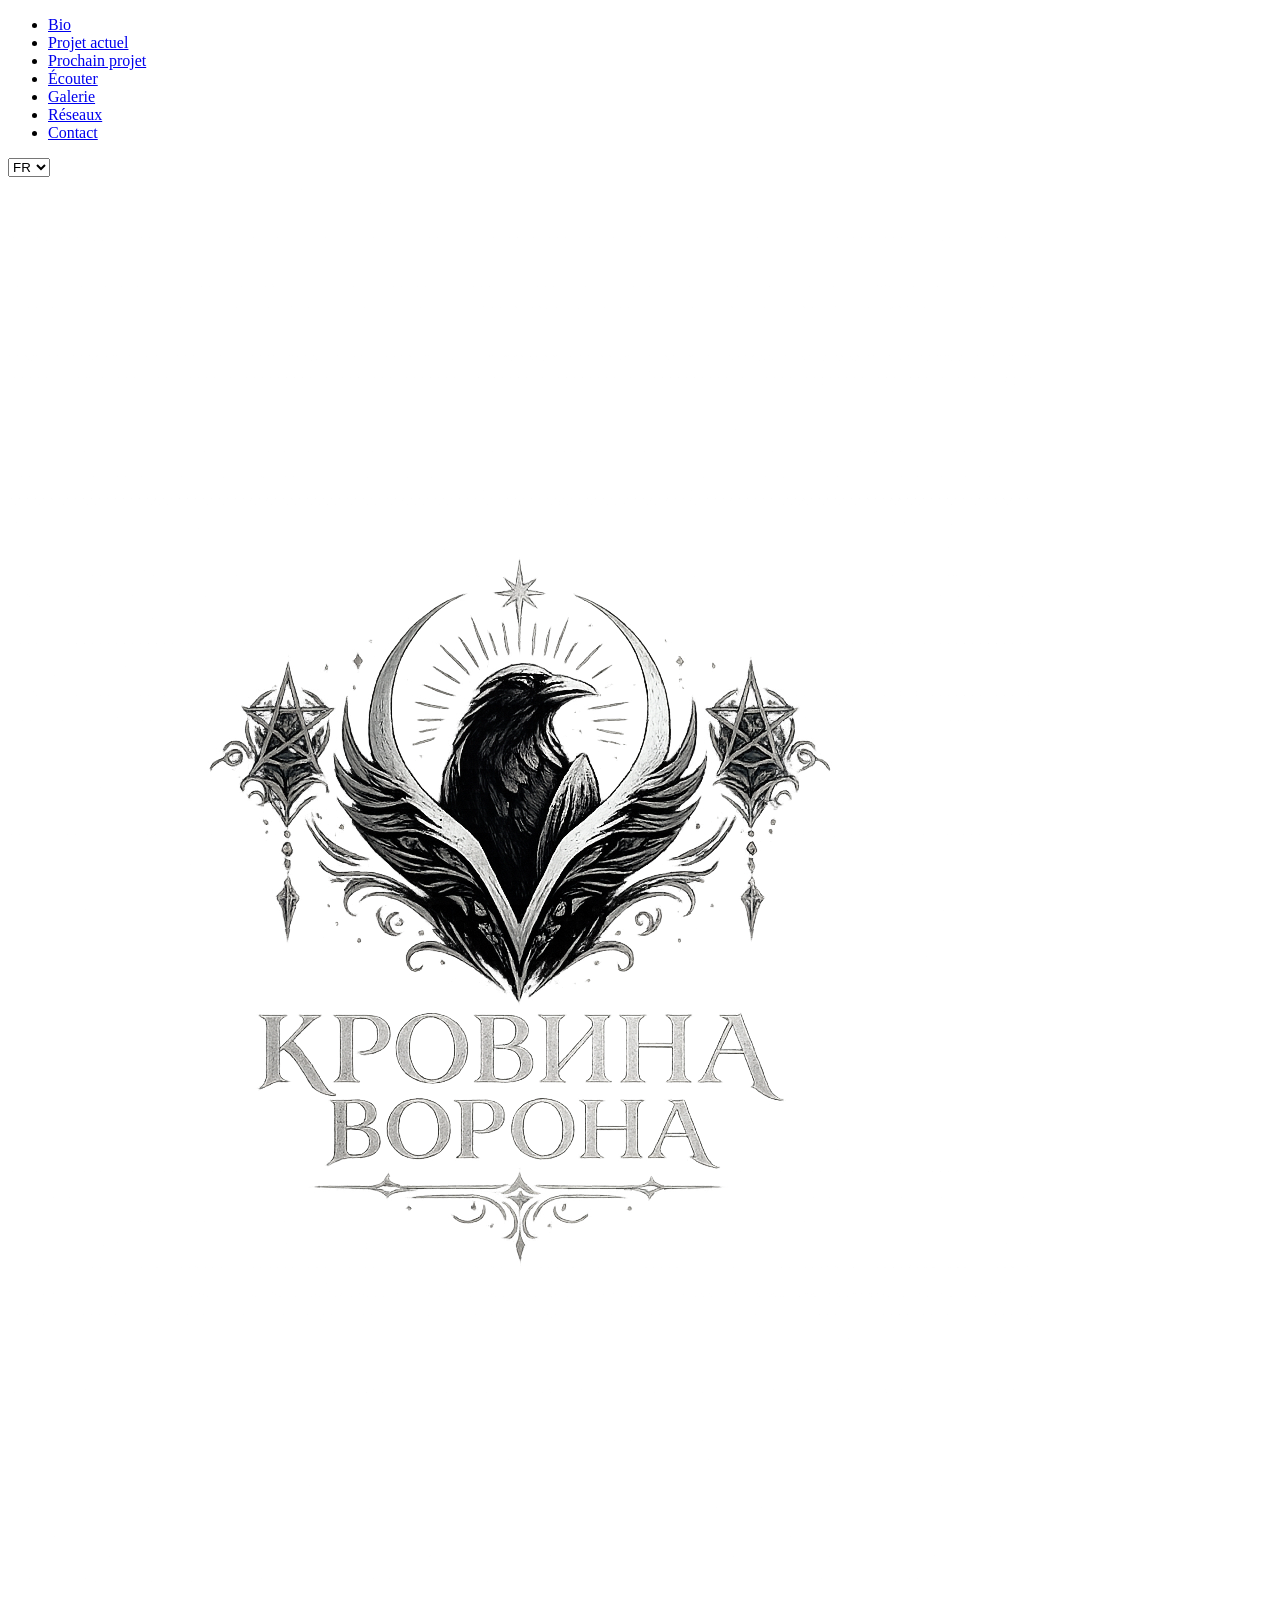
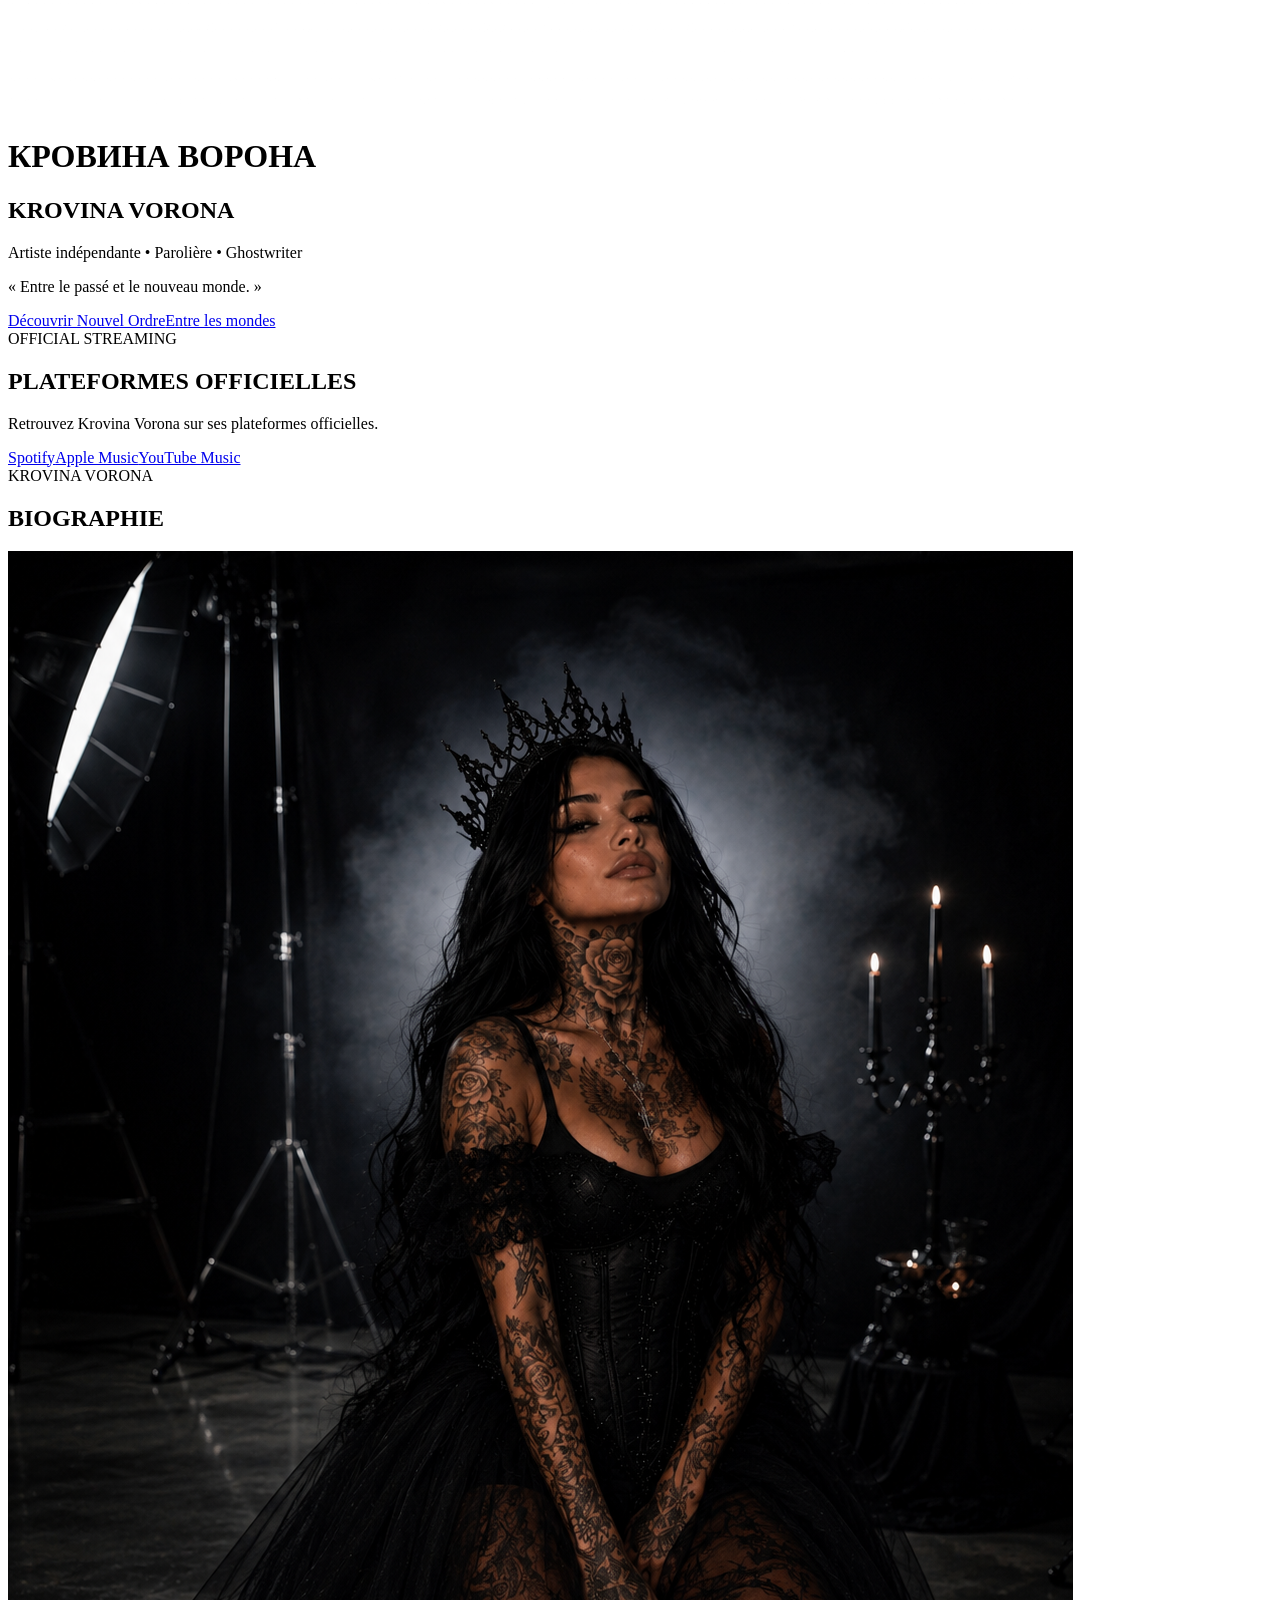
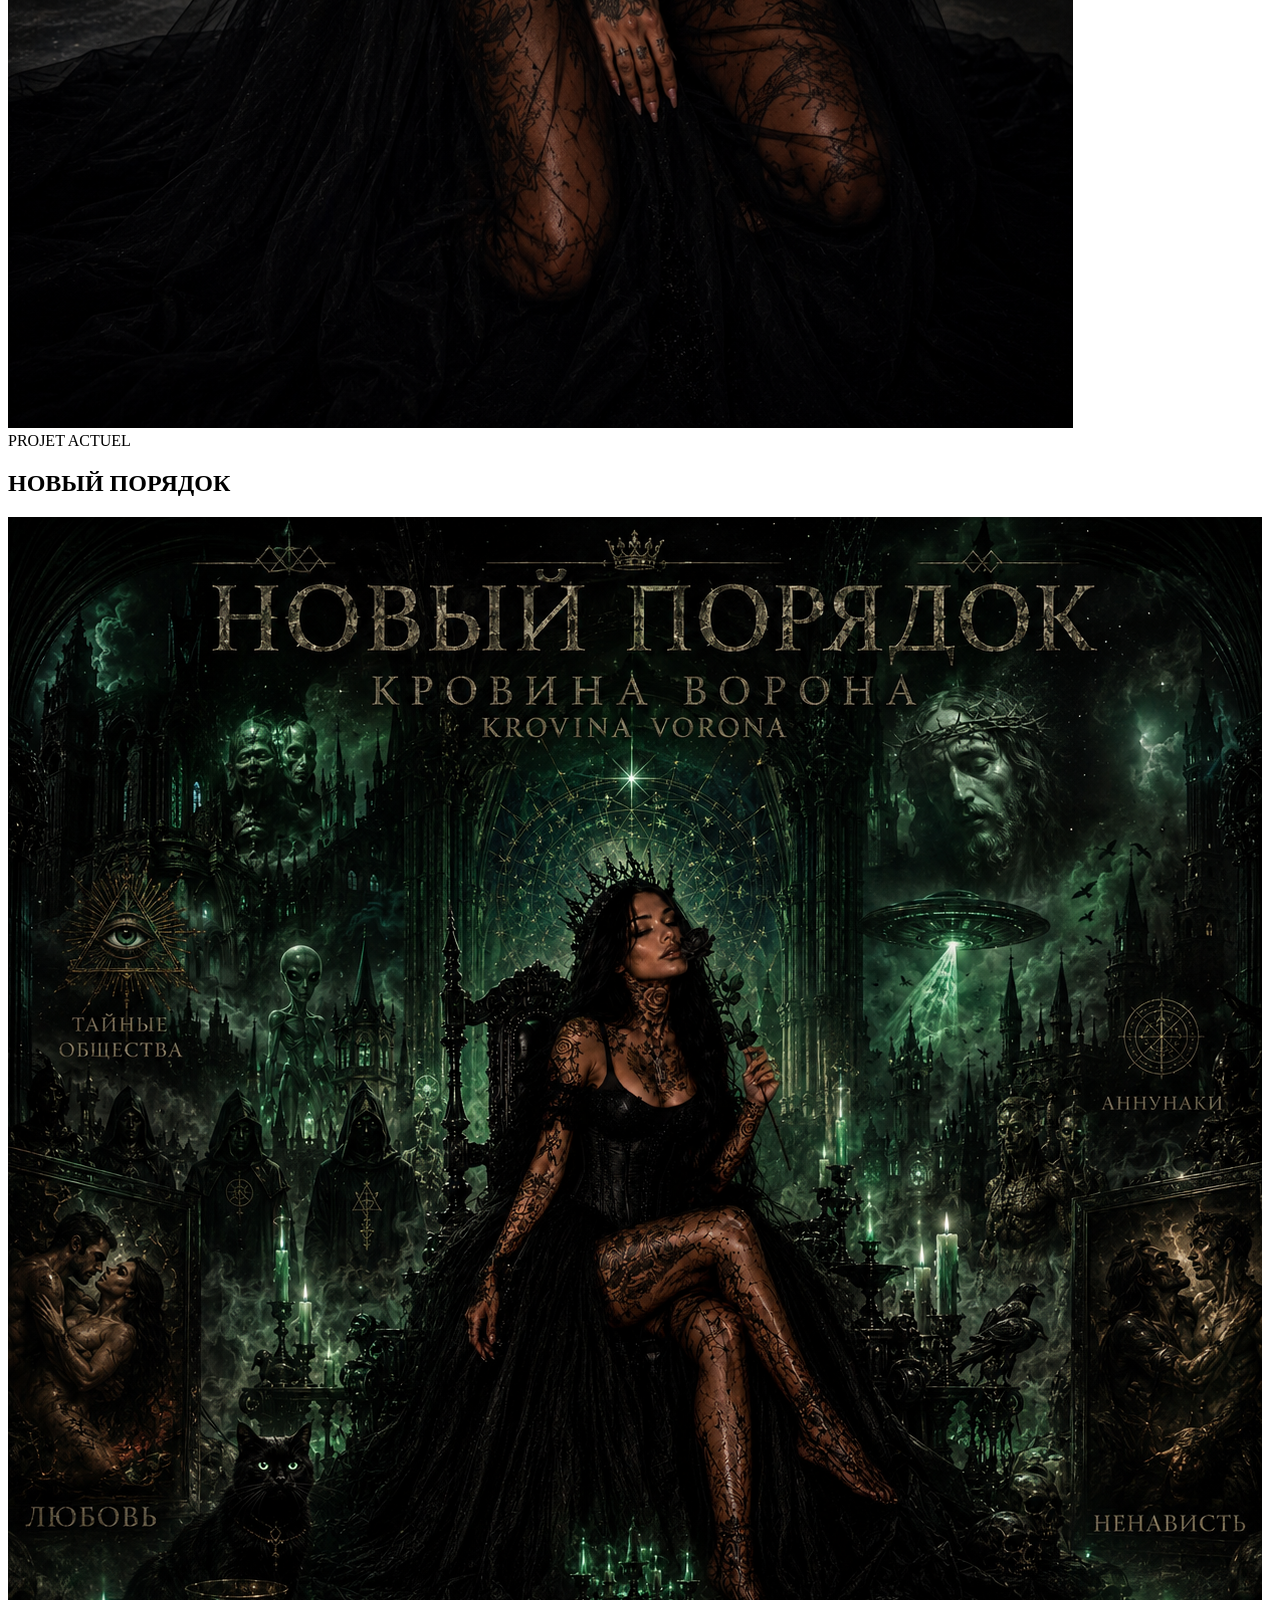
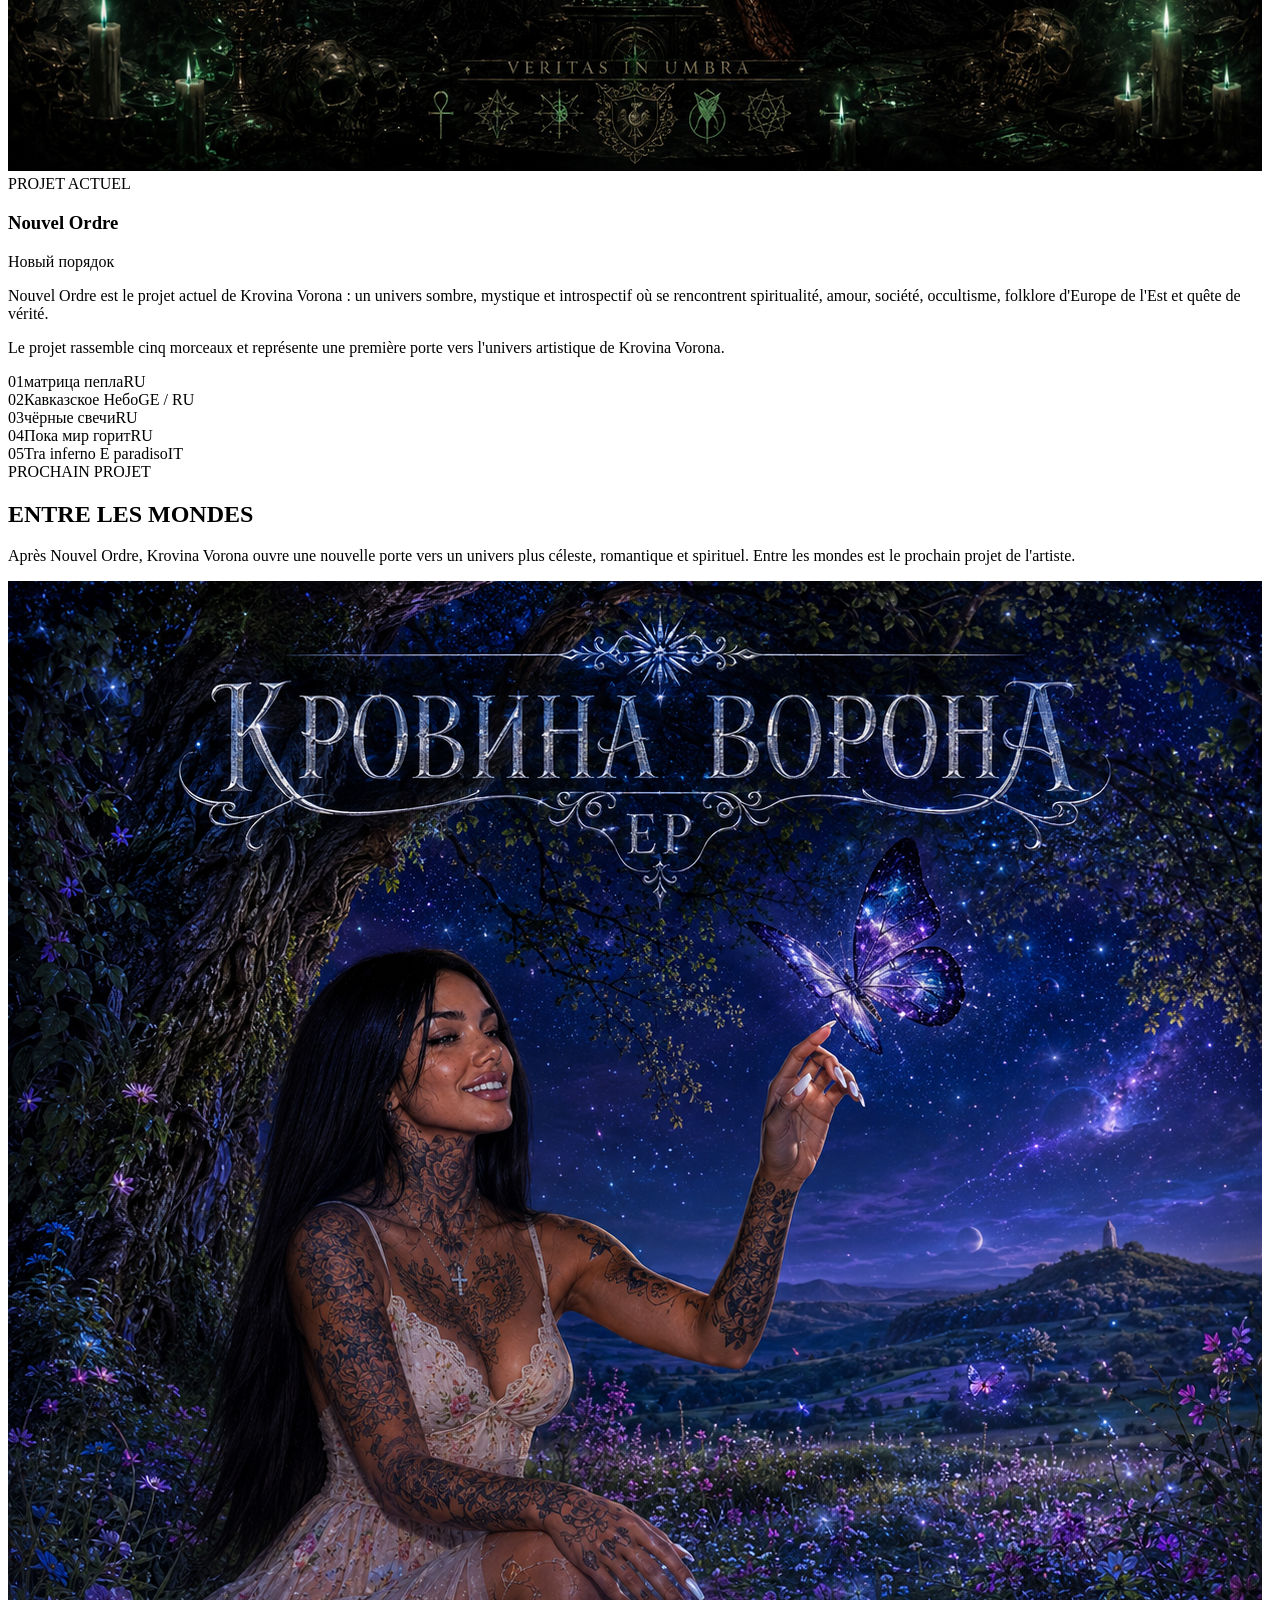
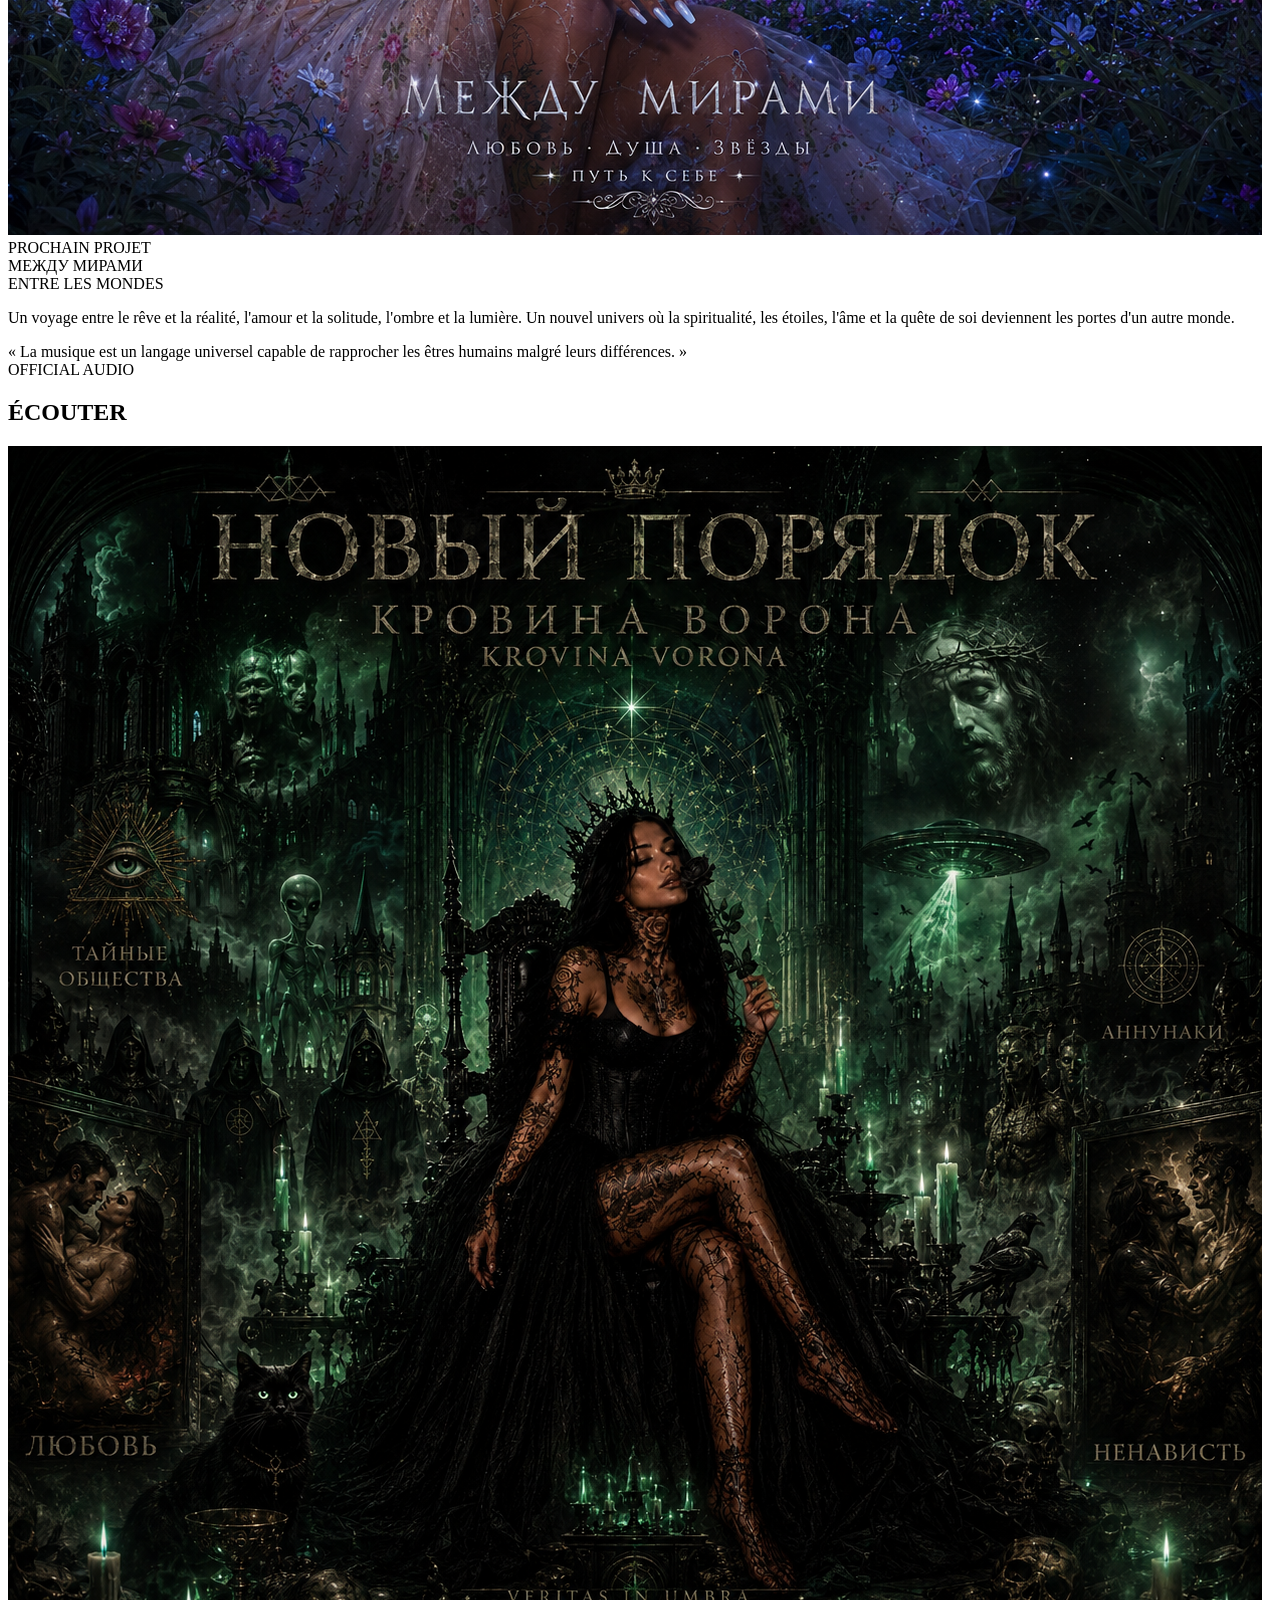
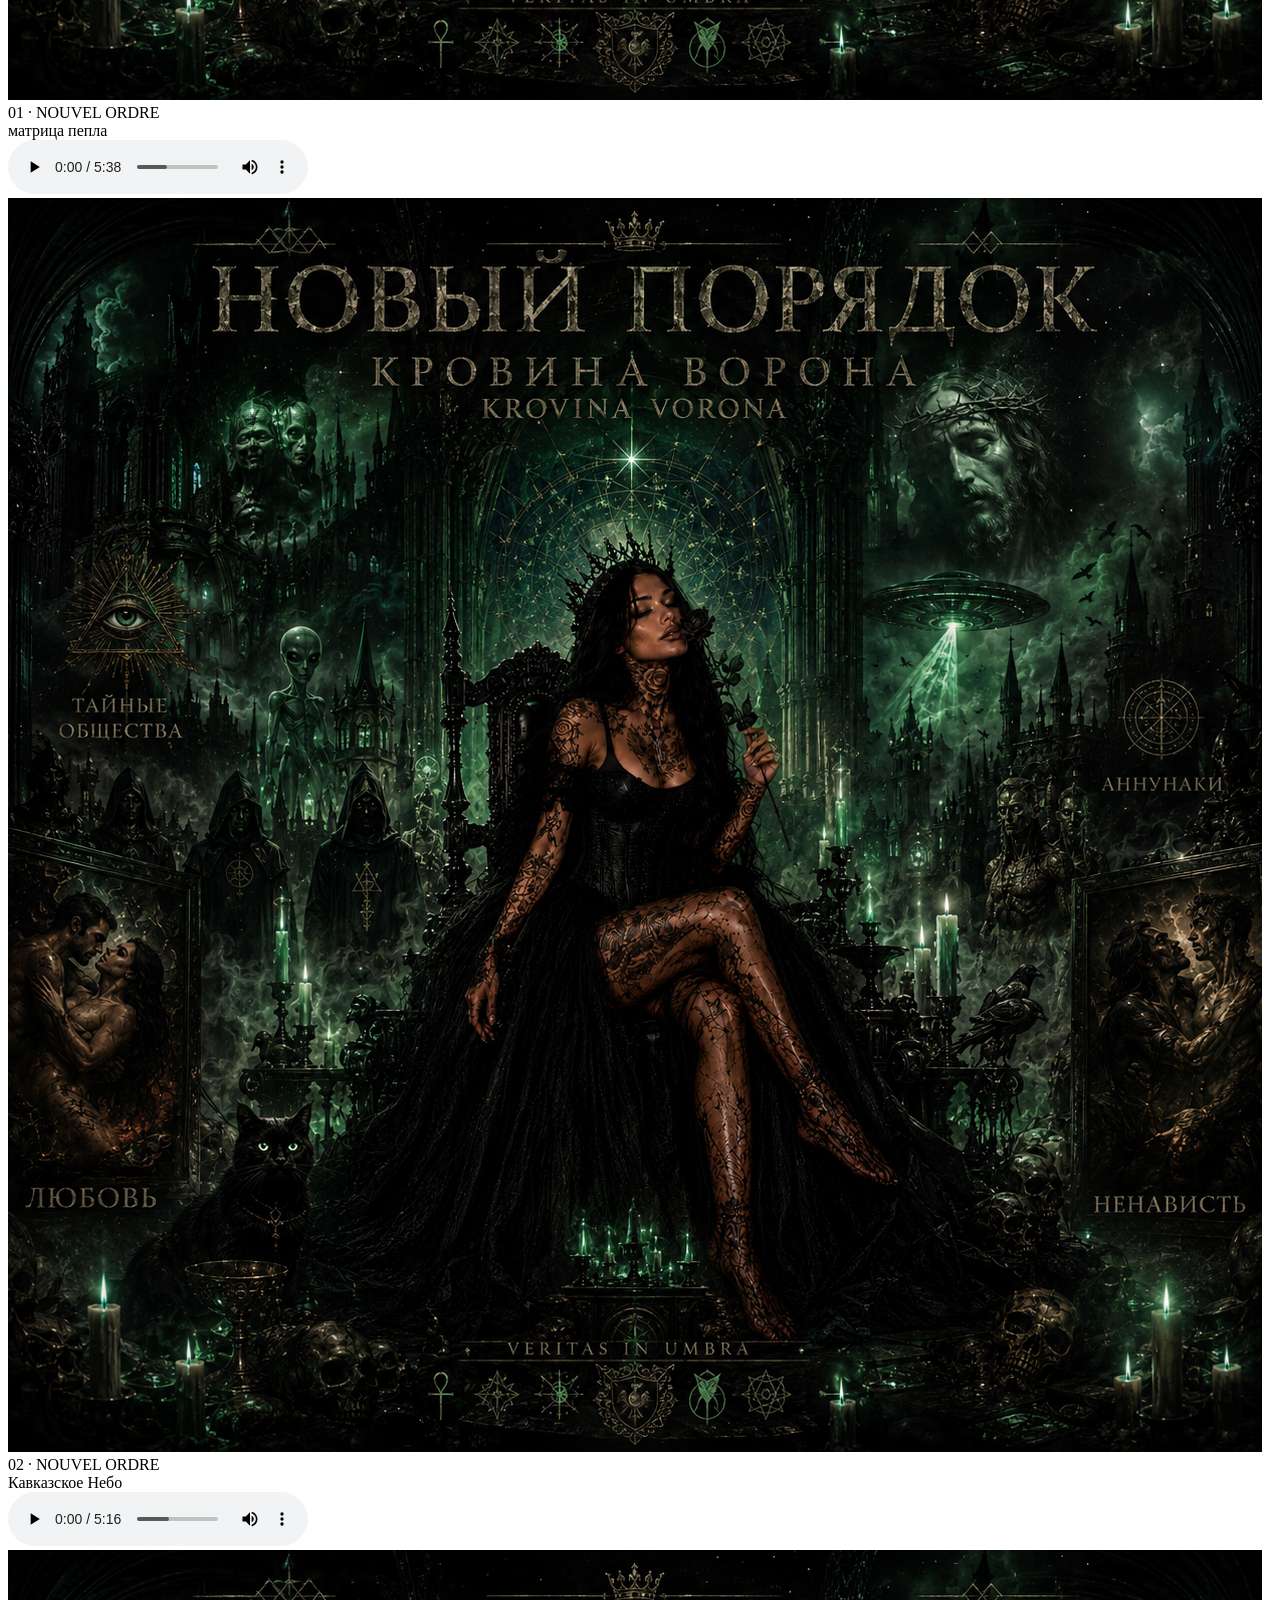
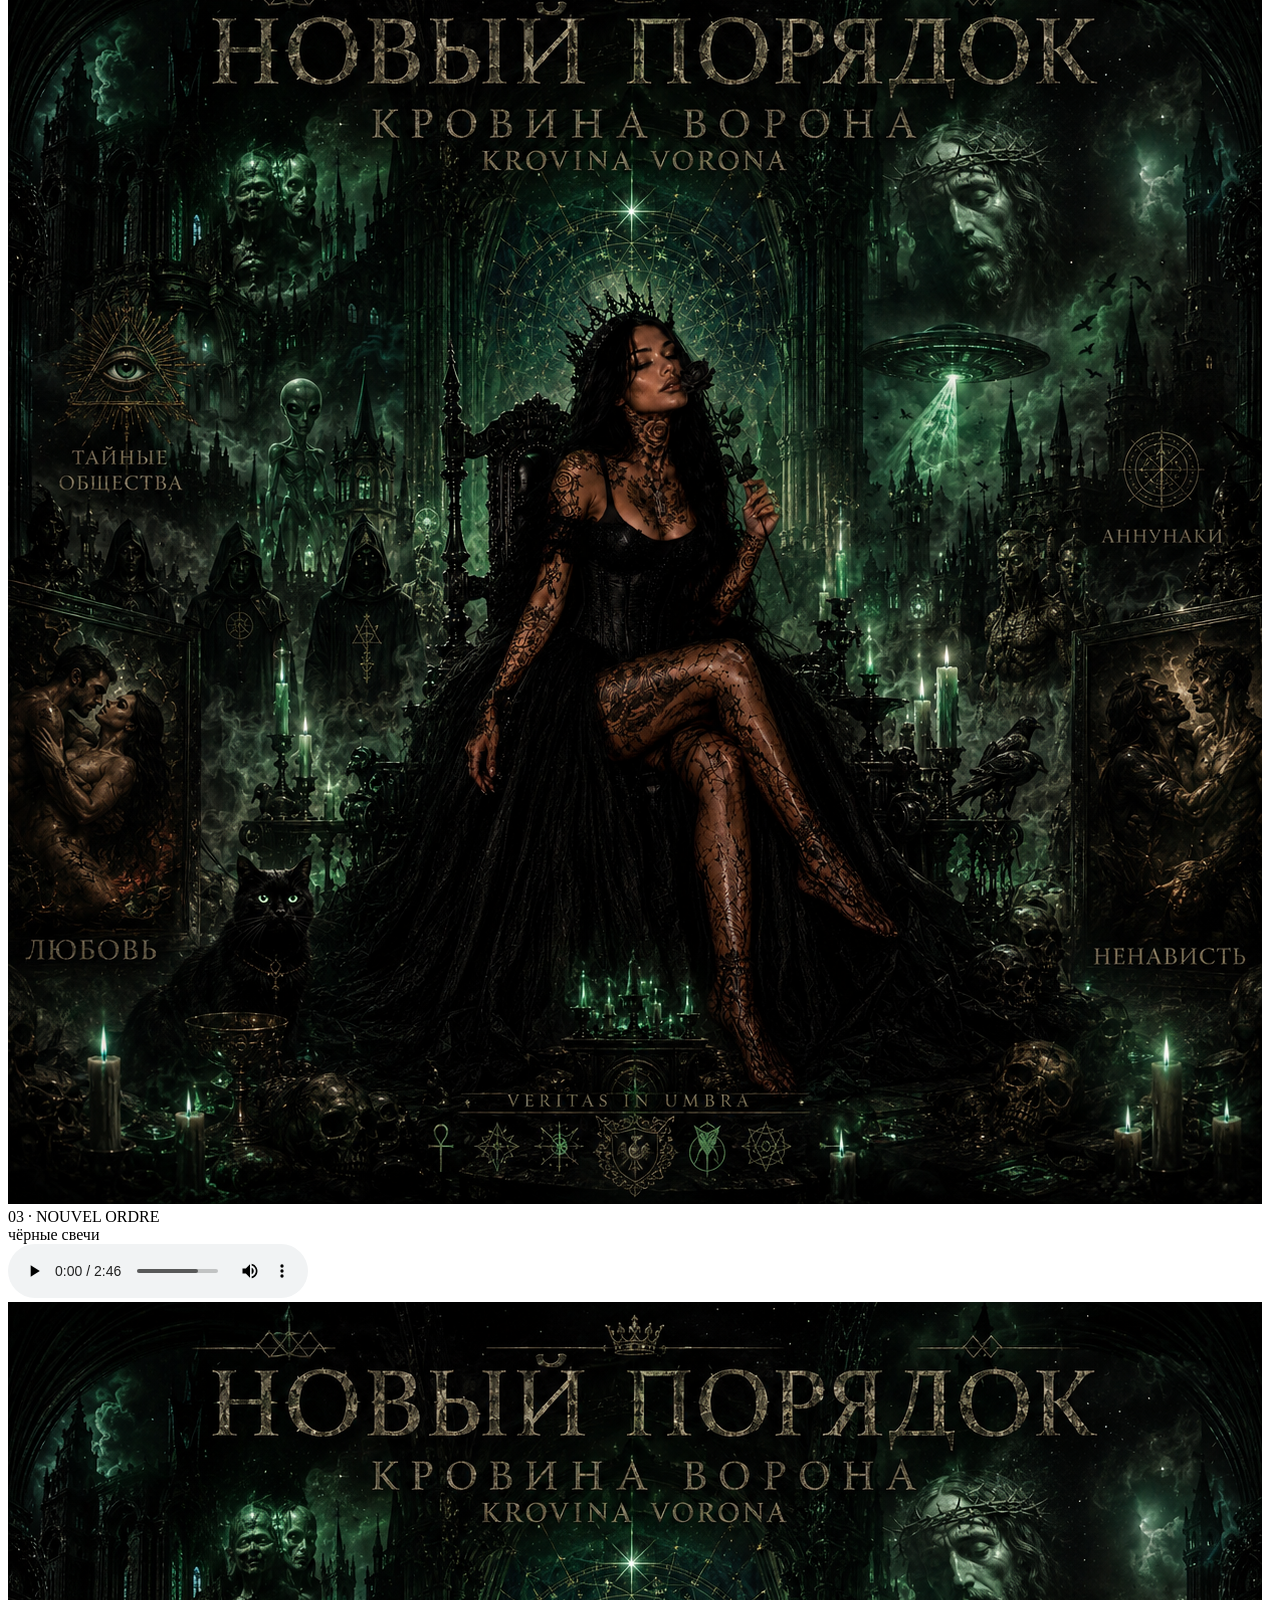
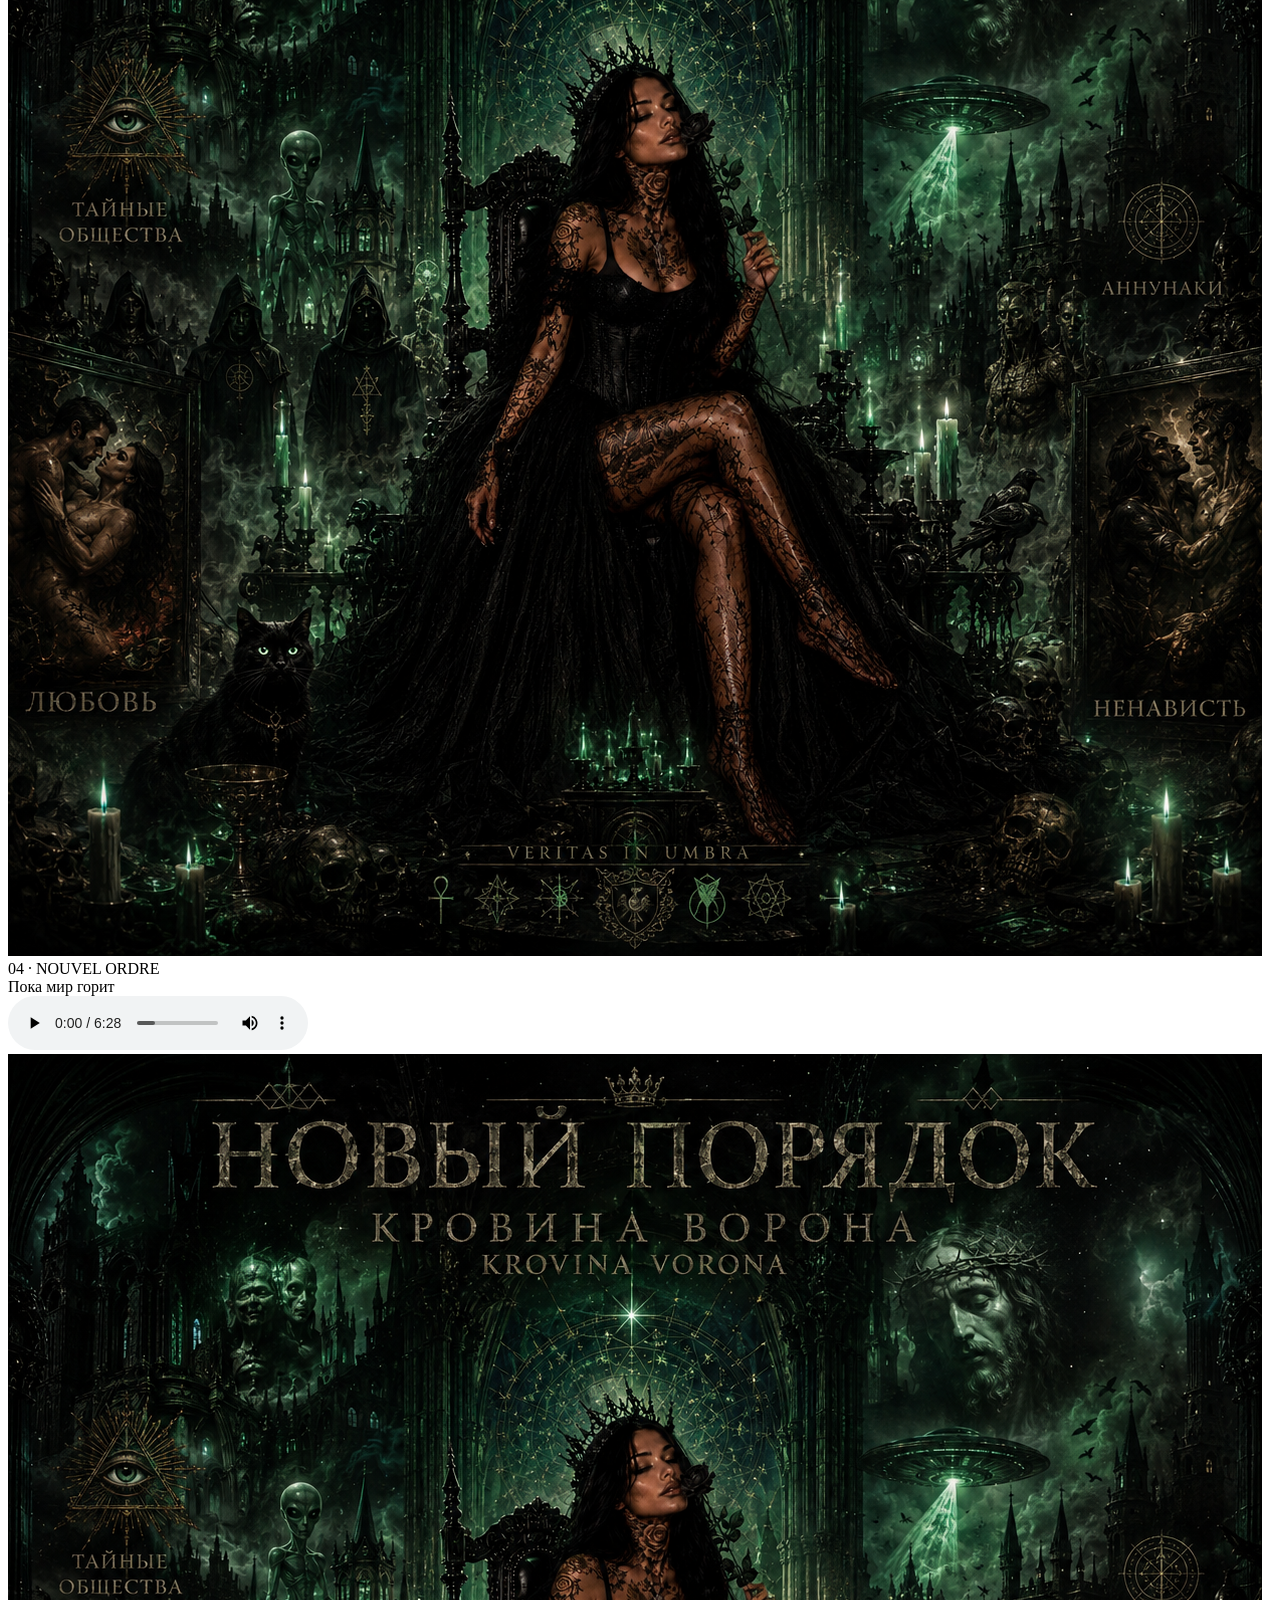
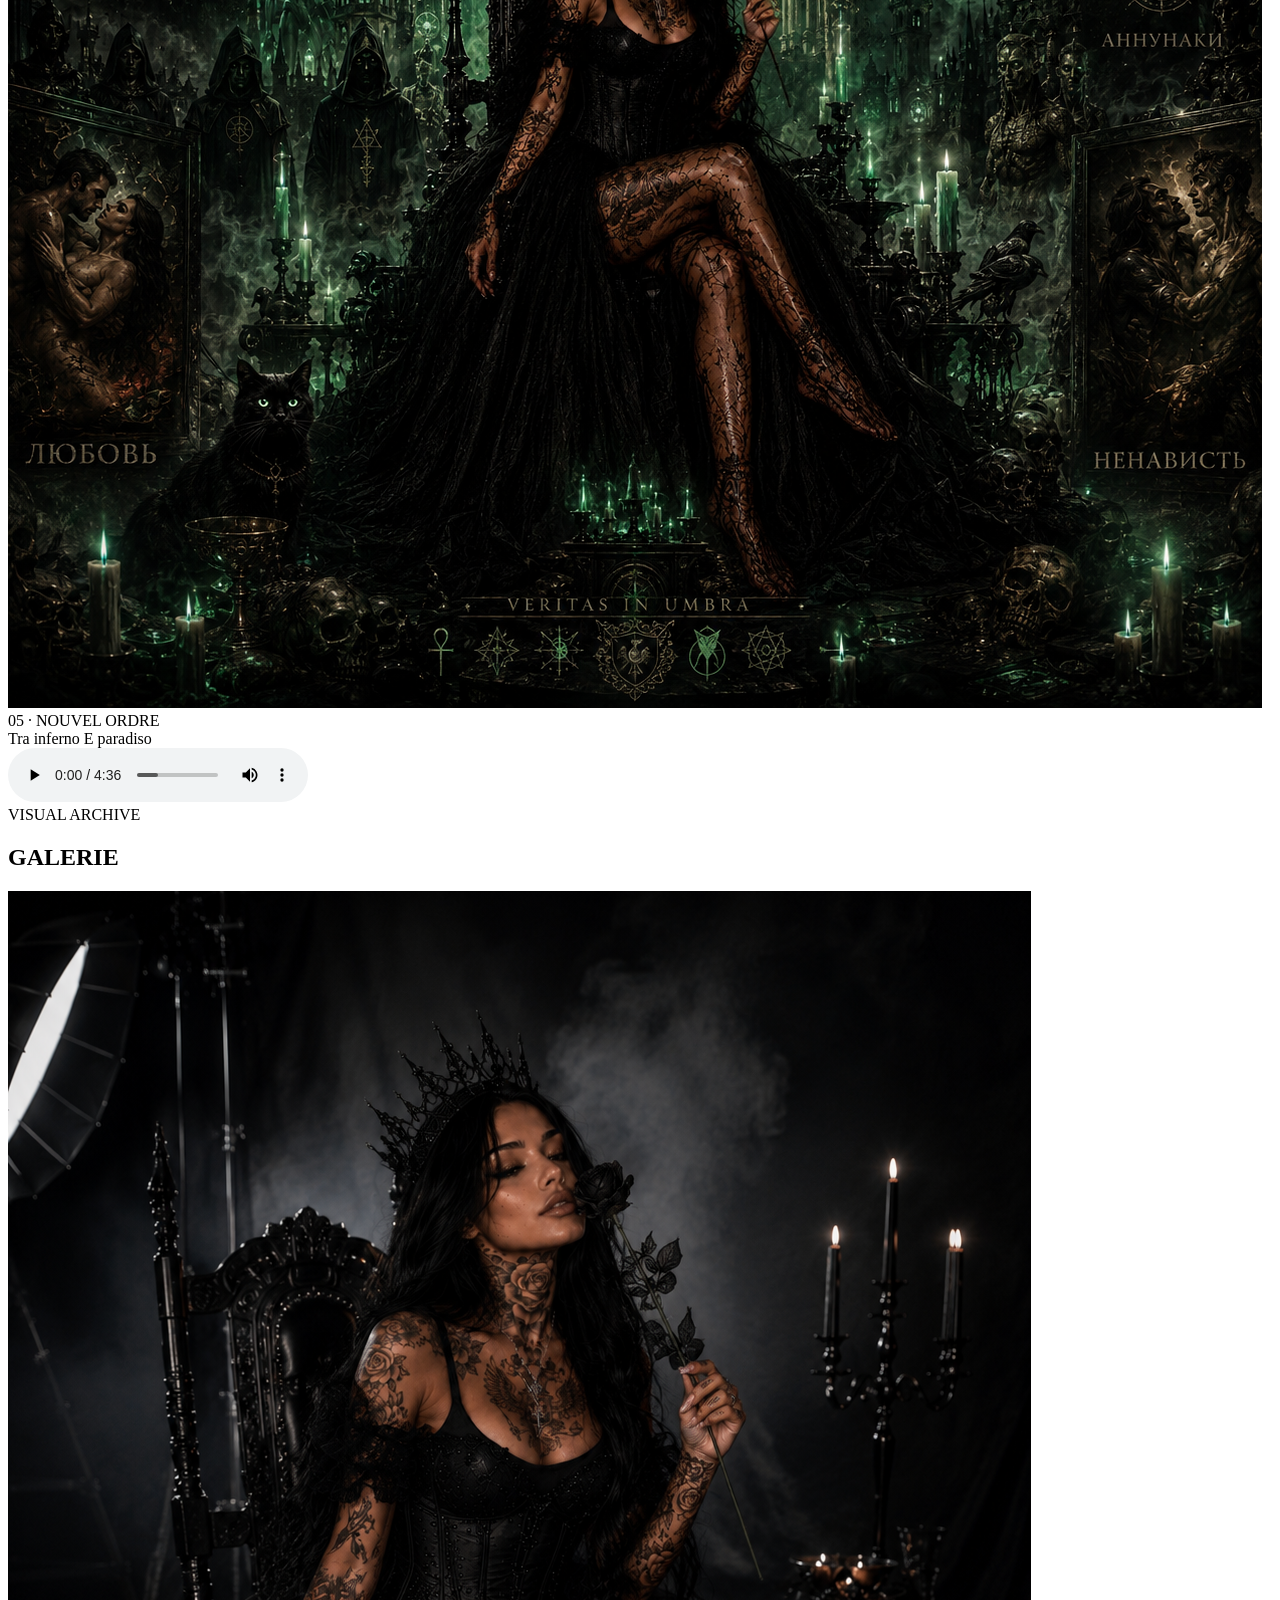
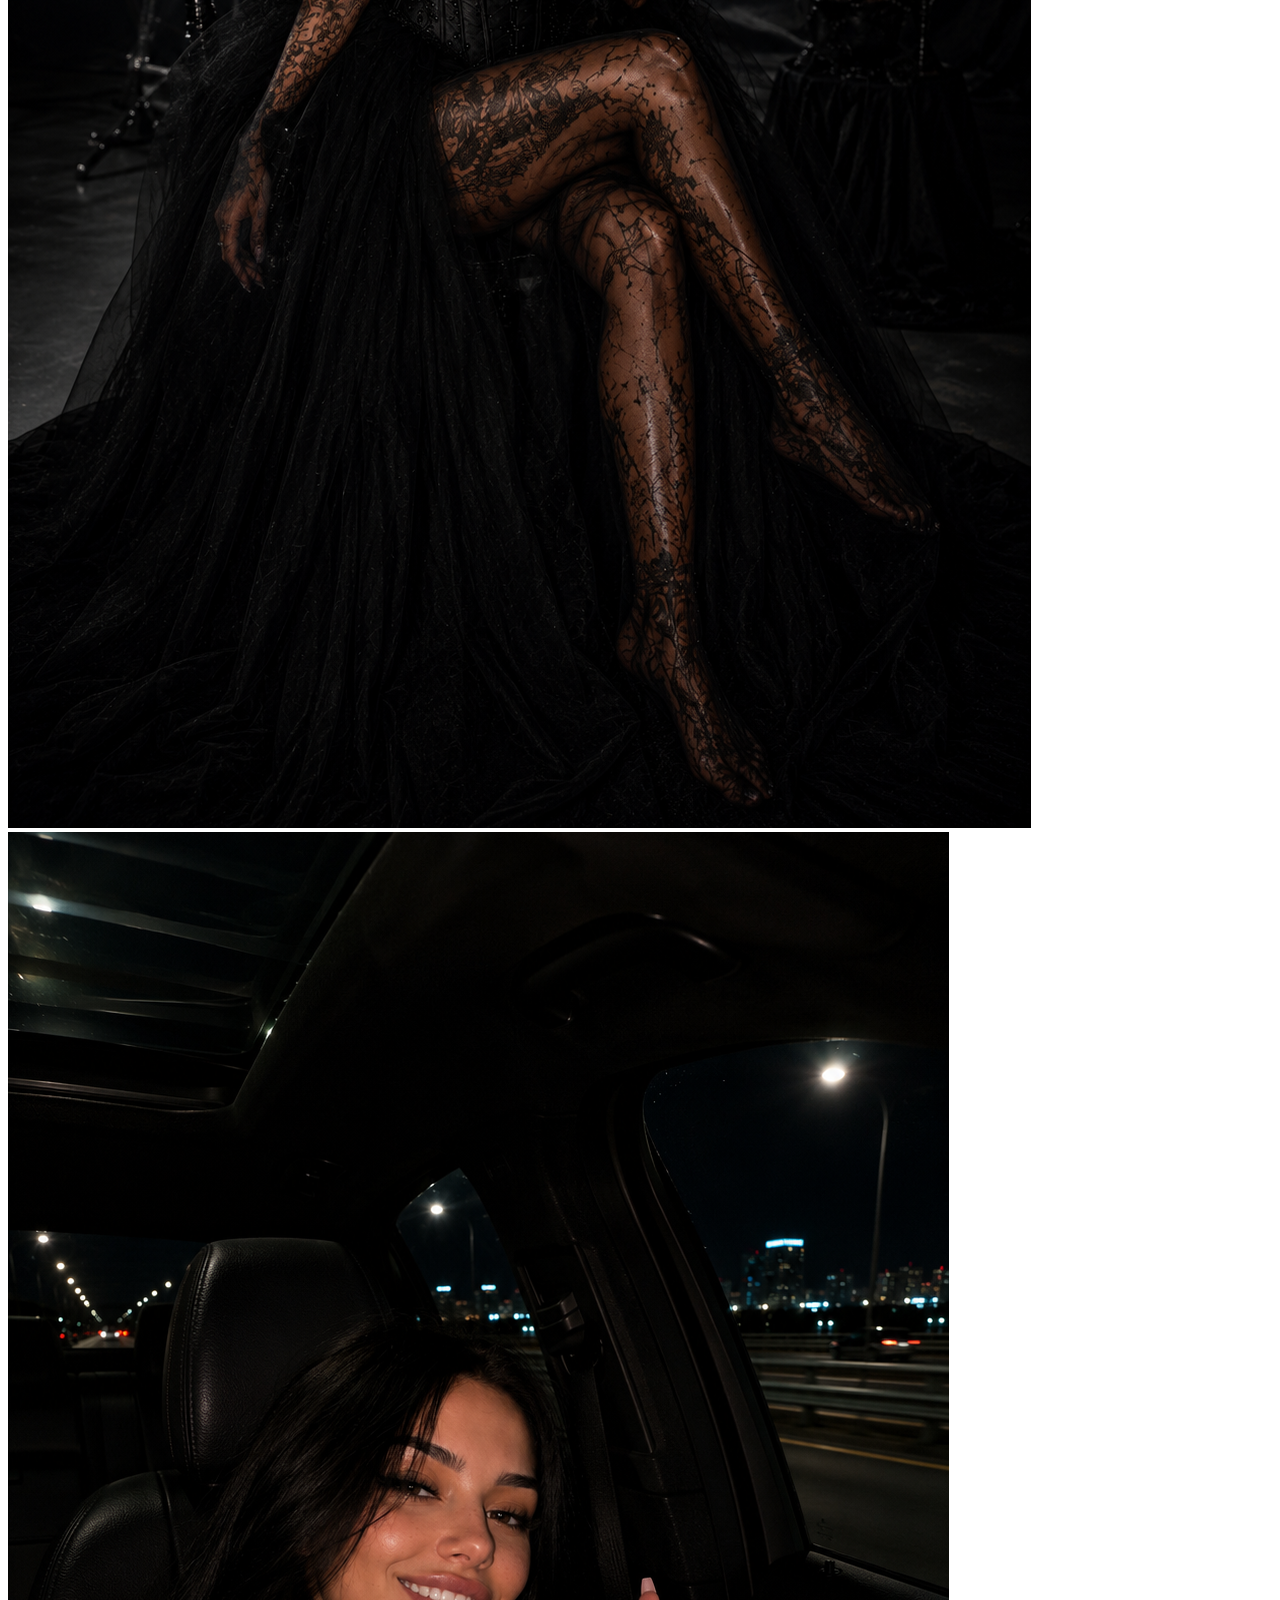
==== commit 4a7ff481: "Add files via upload" ====
--- a/index.html
+++ b/index.html
@@ -3,84 +3,45 @@
 <head>
 <meta charset="UTF-8">
 <meta name="viewport" content="width=device-width, initial-scale=1.0">
-
 <title>Krovina Vorona | Official Website</title>
-
-<meta name="description" content="Krovina Vorona — Krovina Maria Vorona Avalishvili. Artiste indépendante russo-franco-géorgienne, chanteuse, rappeuse, auteure-compositrice et ghostwriter. Nouvel Ordre disponible sur les plateformes de streaming.">
-
+<meta name="description" content="Krovina Vorona — Krovina Maria Vorona Avalishvili. Artiste indépendante russo-franco-géorgienne, chanteuse, rappeuse, auteure-compositrice et ghostwriter.">
 <meta name="author" content="Krovina Vorona">
 <meta name="robots" content="index, follow, max-image-preview:large">
-<meta name="theme-color" content="#02030a">
-
 <link rel="canonical" href="https://krovina-vorona.vercel.app/">
-
+<link rel="alternate" hreflang="fr" href="https://krovina-vorona.vercel.app/">
+<link rel="icon" href="9504EC44-00EE-4245-A6B1-A9F9637DB6C6.png">
 <meta property="og:type" content="profile">
 <meta property="og:title" content="Krovina Vorona | Official Website">
-<meta property="og:description" content="Krovina Vorona — artiste indépendante russo-franco-géorgienne. Nouvel Ordre disponible sur les plateformes de streaming.">
+<meta property="og:description" content="Krovina Vorona — artiste indépendante russo-franco-géorgienne, chanteuse, rappeuse, auteure-compositrice et ghostwriter.">
 <meta property="og:url" content="https://krovina-vorona.vercel.app/">
 <meta property="og:image" content="https://krovina-vorona.vercel.app/5c4b0b54-0854-49c5-82d2-2719382a1924.png">
-<meta property="og:image:alt" content="Krovina Vorona — Entre les mondes">
 <meta property="og:site_name" content="Krovina Vorona">
-
 <meta name="twitter:card" content="summary_large_image">
 <meta name="twitter:title" content="Krovina Vorona | Official Website">
-<meta name="twitter:description" content="Krovina Vorona — artiste indépendante russo-franco-géorgienne.">
+<meta name="twitter:description" content="Official website of Krovina Vorona.">
 <meta name="twitter:image" content="https://krovina-vorona.vercel.app/5c4b0b54-0854-49c5-82d2-2719382a1924.png">
-
-<link rel="icon" href="9504EC44-00EE-4245-A6B1-A9F9637DB6C6.png">
-
 <link rel="preconnect" href="https://fonts.googleapis.com">
 <link rel="preconnect" href="https://fonts.gstatic.com" crossorigin>
-
 <link href="https://fonts.googleapis.com/css2?family=Cinzel:wght@400;500;600;700&family=Inter:wght@300;400;500;600&display=swap" rel="stylesheet">
-
-<!-- =========================
-     STRUCTURED DATA
-========================= -->
-
+<link rel="stylesheet" href="styles.css">
 <script type="application/ld+json">
 {
-  "@context": "https://schema.org",
-  "@type": "Person",
-  "@id": "https://www.wikidata.org/entity/Q141505327",
-  "name": "Krovina Vorona",
-  "alternateName": [
-    "Кровина Ворона",
-    "Krovina Maria Vorona Avalishvili"
-  ],
-  "url": "https://krovina-vorona.vercel.app/",
-  "mainEntityOfPage": {
-    "@type": "WebPage",
-    "@id": "https://krovina-vorona.vercel.app/"
-  },
-  "description": "Krovina Vorona est une artiste indépendante russo-franco-géorgienne, chanteuse, rappeuse, auteure-compositrice et ghostwriter.",
-  "birthDate": "2001-08-23",
-  "birthPlace": {
-    "@type": "Place",
-    "name": "Moscow",
-    "sameAs": "https://www.wikidata.org/wiki/Q649"
-  },
-  "nationality": {
-    "@type": "Country",
-    "name": "Russia",
-    "sameAs": "https://www.wikidata.org/wiki/Q159"
-  },
-  "image": "https://krovina-vorona.vercel.app/19D52A46-5D89-46CF-9A56-74F76EC32A88.png",
-  "knowsLanguage": [
-    "Russian",
-    "French",
-    "Georgian",
-    "English",
-    "Italian"
-  ],
-  "jobTitle": [
-    "Singer",
-    "Rapper",
-    "Songwriter",
-    "Ghostwriter"
-  ],
-  "sameAs": [
-    "https://www.wikidata.org/entity/Q141505327",
+  "@context":"https://schema.org",
+  "@type":"Person",
+  "@id":"https://www.wikidata.org/entity/Q141505327",
+  "name":"Krovina Vorona",
+  "alternateName":["Кровина Ворона","Krovina Maria Vorona Avalishvili"],
+  "url":"https://krovina-vorona.vercel.app/",
+  "mainEntityOfPage":{"@type":"WebPage","@id":"https://krovina-vorona.vercel.app/"},
+  "description":"Krovina Vorona est une artiste indépendante russo-franco-géorgienne, chanteuse, rappeuse, auteure-compositrice et ghostwriter.",
+  "birthDate":"2001-08-23",
+  "birthPlace":{"@type":"Place","name":"Moscow","sameAs":"https://www.wikidata.org/wiki/Q649"},
+  "nationality":{"@type":"Country","name":"Russia","sameAs":"https://www.wikidata.org/wiki/Q159"},
+  "image":"https://krovina-vorona.vercel.app/19D52A46-5D89-46CF-9A56-74F76EC32A88.png",
+  "knowsLanguage":["Russian","French","Georgian","English","Italian"],
+  "jobTitle":["Singer","Rapper","Songwriter","Ghostwriter"],
+  "sameAs":[
+    "https://www.wikidata.org/wiki/Q141505327",
     "https://open.spotify.com/intl-fr/artist/4rhHYBfXi2aJdaIRgKA9xG",
     "https://music.apple.com/fr/artist/krovina-vorona/6811924246",
     "https://music.youtube.com/playlist?list=OLAK5uy_m8Sh7Cl5FZhc1aYNvqJwcPMJawsFiZMnU",
@@ -88,45 +49,12 @@
     "https://www.instagram.com/krovina.vorona",
     "https://www.tiktok.com/@krovina495"
   ],
-  "identifier": {
-    "@type": "PropertyValue",
-    "propertyID": "Wikidata",
-    "value": "Q141505327"
-  }
+  "identifier":{"@type":"PropertyValue","propertyID":"Wikidata","value":"Q141505327"}
 }
 </script>
-
-<!-- Music entity -->
-<script type="application/ld+json">
-{
-  "@context": "https://schema.org",
-  "@type": "MusicGroup",
-  "name": "Krovina Vorona",
-  "url": "https://krovina-vorona.vercel.app/",
-  "sameAs": [
-    "https://open.spotify.com/intl-fr/artist/4rhHYBfXi2aJdaIRgKA9xG",
-    "https://music.apple.com/fr/artist/krovina-vorona/6811924246",
-    "https://music.youtube.com/@KROVINAVORONA"
-  ],
-  "member": {
-    "@type": "Person",
-    "@id": "https://www.wikidata.org/entity/Q141505327",
-    "name": "Krovina Vorona"
-  }
-}
-</script>
-
-<link rel="stylesheet" href="styles.css">
 </head>
-
 <body>
-
-<!-- =========================
-     NAVIGATION
-========================= -->
-
-<nav>
-<ul>
+<nav><ul>
 <li><a href="#bio" data-key="nav-bio">Bio</a></li>
 <li><a href="#current-project" data-key="nav-current">Projet actuel</a></li>
 <li><a href="#next-project" data-key="nav-next">Prochain projet</a></li>
@@ -134,1186 +62,38 @@
 <li><a href="#gallery" data-key="nav-gallery">Galerie</a></li>
 <li><a href="#socials" data-key="nav-socials">Réseaux</a></li>
 <li><a href="#contact" data-key="nav-contact">Contact</a></li>
-</ul>
-
-<select class="lang-selector" onchange="changeLanguage(this.value)" aria-label="Language">
-<option value="fr">FR</option>
-<option value="en">EN</option>
-<option value="ru">RU</option>
-<option value="ka">KA</option>
-</select>
-</nav>
-
-<!-- =========================
-     HERO
-========================= -->
-
-<header class="hero">
-
-<div class="hero-content">
-
-<img
-class="logo"
-src="9504EC44-00EE-4245-A6B1-A9F9637DB6C6.png"
-alt="Krovina Vorona"
-width="125"
-height="125"
->
-
-<h1>КРОВИНА ВОРОНА</h1>
-
-<h2>KROVINA VORONA</h2>
-
-<p class="hero-sub" data-key="hero-sub">
-Artiste indépendante • Parolière • Ghostwriter
-</p>
-
-<p class="hero-quote" data-key="hero-quote">
-« Entre le passé et le nouveau monde. »
-</p>
-
-<div class="buttons">
-
-<a class="btn" href="#current-project" data-key="hero-btn">
-Découvrir Nouvel Ordre
-</a>
-
-<a class="btn" href="#next-project" data-key="hero-btn2">
-Entre les mondes
-</a>
-
-</div>
-
-</div>
-</header>
-
-<!-- =========================
-     PLATEFORMES OFFICIELLES
-========================= -->
-
-<section id="official-platforms" class="streaming-section fade">
-
-<div class="streaming-box">
-
-<div class="section-head">
-
-<div class="kicker">OFFICIAL STREAMING</div>
-
-<h2 class="section-title" data-key="official-title">
-PLATEFORMES OFFICIELLES
-</h2>
-
-<div class="line"></div>
-
-<p class="section-intro" data-key="official-text">
-Retrouvez Krovina Vorona sur ses plateformes officielles.
-</p>
-
-</div>
-
-<div class="streaming-grid">
-
-<a
-class="streaming-card spotify"
-href="https://open.spotify.com/intl-fr/artist/4rhHYBfXi2aJdaIRgKA9xG"
-target="_blank"
-rel="noopener noreferrer"
->
-Spotify
-</a>
-
-<a
-class="streaming-card apple"
-href="https://music.apple.com/fr/artist/krovina-vorona/6811924246"
-target="_blank"
-rel="noopener noreferrer"
->
-Apple Music
-</a>
-
-<a
-class="streaming-card ytmusic"
-href="https://music.youtube.com/@KROVINAVORONA"
-target="_blank"
-rel="noopener noreferrer"
->
-YouTube Music
-</a>
-
-</div>
-</div>
-</section>
-
-<!-- =========================
-     BIOGRAPHIE
-========================= -->
-
-<section id="bio" class="fade">
-
-<div class="section-head">
-
-<div class="kicker">KROVINA VORONA</div>
-
-<h2 class="section-title" data-key="title-bio">
-BIOGRAPHIE
-</h2>
-
-<div class="line"></div>
-
-</div>
-
-<div class="bio-grid">
-
-<div class="bio-image">
-
-<img
-src="19D52A46-5D89-46CF-9A56-74F76EC32A88.png"
-alt="Krovina Vorona — artiste indépendante"
-loading="lazy"
->
-
-</div>
-
-<div class="card bio-text" id="bio-content"></div>
-
-</div>
-
-<!-- =========================
-     FICHE ARTISTIQUE
-========================= -->
-
-<div class="artist-profile card">
-
-<div class="profile-header">
-
-<div class="kicker">ARTIST PROFILE</div>
-
-<h3 data-key="profile-title">
-FICHE ARTISTIQUE
-</h3>
-
-</div>
-
-<div class="profile-grid">
-
-<div>
-<span>Nom</span>
-<strong>Krovina Vorona</strong>
-</div>
-
-<div>
-<span>Nom complet</span>
-<strong>Krovina Maria Vorona Avalishvili</strong>
-</div>
-
-<div>
-<span data-key="profile-born-label">Née en</span>
-<strong>2001</strong>
-</div>
-
-<div>
-<span data-key="profile-birthplace-label">Lieu de naissance</span>
-<strong>Moscou, Russie</strong>
-</div>
-
-<div>
-<span data-key="profile-nationality-label">Citoyenneté</span>
-<strong>Russie</strong>
-</div>
-
-<div>
-<span data-key="profile-languages-label">Langues</span>
-<strong>RU • FR • KA • EN • IT</strong>
-</div>
-
-<div>
-<span data-key="profile-occupation-label">Activités</span>
-<strong>Chanteuse • Rappeuse • Songwriter</strong>
-</div>
-
-<div>
-<span data-key="profile-style-label">Univers</span>
-<strong>Dark Pop • Rap • Rock alternatif • Mysticism</strong>
-</div>
-
-</div>
-
-<div class="wikidata-link">
-
-<a
-href="https://www.wikidata.org/wiki/Q141505327"
-target="_blank"
-rel="noopener noreferrer"
->
-Voir la fiche Wikidata
-</a>
-
-</div>
-
-</div>
-
-</section>
-
-<!-- =========================
-     PROJET ACTUEL
-========================= -->
-
-<section id="current-project" class="fade current-project">
-
-<div class="section-head">
-
-<div class="kicker" data-key="current-kicker">
-PROJET ACTUEL
-</div>
-
-<h2 class="section-title" data-key="current-title">
-НОВЫЙ ПОРЯДОК
-</h2>
-
-<div class="line"></div>
-
-</div>
-
-<div class="project-grid">
-
-<div>
-
-<img
-class="cover"
-src="94E6FE95-D340-4C31-A3B5-E02E1891F429.png"
-alt="Nouvel Ordre — Новый порядок — Krovina Vorona"
-loading="lazy"
->
-
-</div>
-
-<div class="project-copy">
-
-<span class="project-status" data-key="current-status">
-PROJET ACTUEL
-</span>
-
-<h3>Nouvel Ordre</h3>
-
-<div class="project-russian">
-Новый порядок
-</div>
-
-<p data-key="current-description">
-Nouvel Ordre est le projet actuel de Krovina Vorona :
-un univers sombre, mystique et introspectif où se rencontrent
-spiritualité, amour, société, occultisme, folklore d'Europe de l'Est
-et quête de vérité.
-</p>
-
-<p data-key="current-description-2">
-Le projet rassemble cinq morceaux et représente une première
-porte vers l'univers artistique de Krovina Vorona.
-</p>
-
-<div class="tracklist">
-
-<div class="track">
-<span class="track-number">01</span>
-<span class="track-name">матрица пепла</span>
-<span class="track-language">RU</span>
-</div>
-
-<div class="track">
-<span class="track-number">02</span>
-<span class="track-name">Кавказское Небо</span>
-<span class="track-language">GE / RU</span>
-</div>
-
-<div class="track">
-<span class="track-number">03</span>
-<span class="track-name">чёрные свечи</span>
-<span class="track-language">RU</span>
-</div>
-
-<div class="track">
-<span class="track-number">04</span>
-<span class="track-name">Пока мир горит</span>
-<span class="track-language">RU</span>
-</div>
-
-<div class="track">
-<span class="track-number">05</span>
-<span class="track-name">Tra inferno E paradiso</span>
-<span class="track-language">IT</span>
-</div>
-
-</div>
-</div>
-</div>
-</section>
-
-<!-- =========================
-     PROCHAIN PROJET
-========================= -->
-
-<section id="next-project" class="fade next-project">
-
-<div class="section-head">
-
-<div class="kicker" data-key="next-kicker">
-PROCHAIN PROJET
-</div>
-
-<h2 class="section-title" data-key="next-section-title">
-ENTRE LES MONDES
-</h2>
-
-<div class="line"></div>
-
-</div>
-
-<div class="next-project-intro">
-
-<p data-key="next-intro">
-Après Nouvel Ordre, Krovina Vorona ouvre une nouvelle porte
-vers un univers plus céleste, romantique et spirituel.
-Entre les mondes est le prochain projet de l'artiste.
-</p>
-
-</div>
-
-<div class="next-project-card">
-
-<img
-src="5c4b0b54-0854-49c5-82d2-2719382a1924.png"
-alt="Entre les mondes — МЕЖДУ МИРАМИ — Krovina Vorona"
-loading="lazy"
->
-
-<div class="next-overlay">
-
-<div class="next-content">
-
-<div class="next-label" data-key="next-label">
-PROCHAIN PROJET
-</div>
-
-<div class="next-title">
-МЕЖДУ МИРАМИ
-</div>
-
-<div class="next-subtitle">
-ENTRE LES MONDES
-</div>
-
-<p class="next-description" data-key="next-description">
-Un voyage entre le rêve et la réalité,
-l'amour et la solitude, l'ombre et la lumière.
-Un nouvel univers où la spiritualité,
-les étoiles, l'âme et la quête de soi deviennent
-les portes d'un autre monde.
-</p>
-
-</div>
-</div>
-</div>
-</section>
-
-<!-- =========================
-     QUOTE
-========================= -->
-
-<section class="fade quote-section">
-
-<div class="quote" data-key="quote">
-« La musique est un langage universel capable de rapprocher
-les êtres humains malgré leurs différences. »
-</div>
-
-</section>
-
-<!-- =========================
-     AUDIO
-========================= -->
-
-<section id="listen" class="fade">
-
-<div class="section-head">
-
-<div class="kicker">OFFICIAL AUDIO</div>
-
-<h2 class="section-title" data-key="title-listen">
-ÉCOUTER
-</h2>
-
-<div class="line"></div>
-
-</div>
-
-<div class="audio-list">
-
-<div class="audio-card">
-<img class="audio-cover" src="94E6FE95-D340-4C31-A3B5-E02E1891F429.png" alt="Nouvel Ordre" loading="lazy">
-
-<div class="audio-meta">
-<div class="label">01 · NOUVEL ORDRE</div>
-<div class="audio-title">матрица пепла</div>
-
-<audio controls preload="metadata">
-<source src="матрица пепла - Krovina VORONA - SoundLoadMate.com.mp3" type="audio/mpeg">
-</audio>
-</div>
-</div>
-
-<div class="audio-card">
-<img class="audio-cover" src="94E6FE95-D340-4C31-A3B5-E02E1891F429.png" alt="Nouvel Ordre" loading="lazy">
-
-<div class="audio-meta">
-<div class="label">02 · NOUVEL ORDRE</div>
-<div class="audio-title">Кавказское Небо</div>
-
-<audio controls preload="metadata">
-<source src="Кавказское Небо 🇬🇪🇷🇺 - Krovina VORONA - SoundLoadMate.com.mp3" type="audio/mpeg">
-</audio>
-</div>
-</div>
-
-<div class="audio-card">
-<img class="audio-cover" src="94E6FE95-D340-4C31-A3B5-E02E1891F429.png" alt="Nouvel Ordre" loading="lazy">
-
-<div class="audio-meta">
-<div class="label">03 · NOUVEL ORDRE</div>
-<div class="audio-title">чёрные свечи</div>
-
-<audio controls preload="metadata">
-<source src="чёрныесвечи - Krovina VORONA - SoundLoadMate.com.mp3" type="audio/mpeg">
-</audio>
-</div>
-</div>
-
-<div class="audio-card">
-<img class="audio-cover" src="94E6FE95-D340-4C31-A3B5-E02E1891F429.png" alt="Nouvel Ordre" loading="lazy">
-
-<div class="audio-meta">
-<div class="label">04 · NOUVEL ORDRE</div>
-<div class="audio-title">Пока мир горит</div>
-
-<audio controls preload="metadata">
-<source src="Пока мир горит.mp3" type="audio/mpeg">
-</audio>
-</div>
-</div>
-
-<div class="audio-card">
-<img class="audio-cover" src="94E6FE95-D340-4C31-A3B5-E02E1891F429.png" alt="Nouvel Ordre" loading="lazy">
-
-<div class="audio-meta">
-<div class="label">05 · NOUVEL ORDRE</div>
-<div class="audio-title">Tra inferno E paradiso</div>
-
-<audio controls preload="metadata">
-<source src="Tra inferno E paradiso - Krovina vorona - SoundLoadMate.com.mp3" type="audio/mpeg">
-</audio>
-</div>
-</div>
-
-</div>
-</section>
-
-<!-- =========================
-     GALERIE
-========================= -->
-
-<section id="gallery" class="fade">
-
-<div class="section-head">
-
-<div class="kicker">VISUAL ARCHIVE</div>
-
-<h2 class="section-title" data-key="title-gallery">
-GALERIE
-</h2>
-
-<div class="line"></div>
-
-</div>
-
-<div class="gallery">
-
-<div class="gallery-item">
-<img src="D370F822-448B-4EEF-BA6E-5E0FC411D803.png" alt="Krovina Vorona" loading="lazy">
-</div>
-
-<div class="gallery-item">
-<img src="2746AA04-050E-4540-9AAF-927723048A2B.png" alt="Krovina Vorona" loading="lazy">
-</div>
-
-<div class="gallery-item">
-<img src="IMG_5520.png" alt="Krovina Vorona" loading="lazy">
-</div>
-
-<div class="gallery-item">
-<img src="7803CACA-7B01-46BB-9F39-74FB6C15057B.png" alt="Krovina Vorona" loading="lazy">
-</div>
-
-<div class="gallery-item">
-<img src="19D52A46-5D89-46CF-9A56-74F76EC32A88.png" alt="Krovina Vorona" loading="lazy">
-</div>
-
-<div class="gallery-item">
-<img src="IMG_5511.jpeg" alt="Krovina Vorona" loading="lazy">
-</div>
-
-<div class="gallery-item">
-<img src="IMG_5512.jpeg" alt="Krovina Vorona" loading="lazy">
-</div>
-
-<div class="gallery-item">
-<img src="5c4b0b54-0854-49c5-82d2-2719382a1924.png" alt="Entre les mondes" loading="lazy">
-</div>
-
-<div class="gallery-item">
-<img src="ChatGPT Image 5 août 2026, 14_59_24.png" alt="Krovina Vorona" loading="lazy">
-</div>
-
-</div>
-</section>
-
-<!-- =========================
-     RÉSEAUX
-========================= -->
-
-<section id="socials" class="fade">
-
-<div class="section-head">
-
-<div class="kicker">FOLLOW THE JOURNEY</div>
-
-<h2 class="section-title" data-key="title-socials">
-RÉSEAUX
-</h2>
-
-<div class="line"></div>
-
-</div>
-
-<div class="socials">
-
-<a href="https://www.instagram.com/krovina.vorona" target="_blank" rel="noopener noreferrer">
-Instagram
-</a>
-
-<a href="https://www.tiktok.com/@krovina495" target="_blank" rel="noopener noreferrer">
-TikTok
-</a>
-
-</div>
-</section>
-
-<!-- =========================
-     CONTACT
-========================= -->
-
-<section id="contact" class="fade">
-
-<div class="section-head">
-
-<div class="kicker">CONTACT</div>
-
-<h2 class="section-title" data-key="title-contact">
-CONTACT
-</h2>
-
-<div class="line"></div>
-
-</div>
-
-<div class="card contact">
-
-<p data-key="contact-text">
-Pour collaborations, booking, presse ou projets artistiques :
-</p>
-
-<br>
-
-<a href="mailto:krovina.vorona495@outlook.com">
-krovina.vorona495@outlook.com
-</a>
-
-</div>
-</section>
-
-<!-- =========================
-     FOOTER
-========================= -->
-
-<footer>
-
-<h2>КРОВИНА ВОРОНА</h2>
-
-<div data-key="footer-artist">
-Independent Artist • Songwriter • Ghostwriter
-</div>
-
-<br>
-
-<div>
-Moscow • Tbilisi • Saint Petersburg
-</div>
-
-<br>
-
-<div>
-© 2026 Krovina Vorona
-</div>
-
-</footer>
-
-<!-- =========================
-     TRANSLATIONS
-========================= -->
-
-<script>
-
-const translations = {
-
-fr: {
-
-"nav-bio":"Bio",
-"nav-current":"Projet actuel",
-"nav-next":"Prochain projet",
-"nav-listen":"Écouter",
-"nav-gallery":"Galerie",
-"nav-socials":"Réseaux",
-"nav-contact":"Contact",
-
-"hero-sub":"Artiste indépendante • Parolière • Ghostwriter",
-"hero-quote":"« Entre le passé et le nouveau monde. »",
-"hero-btn":"Découvrir Nouvel Ordre",
-"hero-btn2":"Entre les mondes",
-
-"official-title":"PLATEFORMES OFFICIELLES",
-"official-text":"Retrouvez Krovina Vorona sur ses plateformes officielles.",
-
-"title-bio":"BIOGRAPHIE",
-"profile-title":"FICHE ARTISTIQUE",
-"profile-born-label":"Née en",
-"profile-birthplace-label":"Lieu de naissance",
-"profile-nationality-label":"Citoyenneté",
-"profile-languages-label":"Langues",
-"profile-occupation-label":"Activités",
-"profile-style-label":"Univers",
-
-"current-kicker":"PROJET ACTUEL",
-"current-title":"НОВЫЙ ПОРЯДОК",
-"current-status":"PROJET ACTUEL",
-
-"current-description":"Nouvel Ordre est le projet actuel de Krovina Vorona : un univers sombre, mystique et introspectif où se rencontrent spiritualité, amour, société, occultisme, folklore d'Europe de l'Est et quête de vérité.",
-
-"current-description-2":"Le projet rassemble cinq morceaux et représente une première porte vers l'univers artistique de Krovina Vorona.",
-
-"next-kicker":"PROCHAIN PROJET",
-"next-section-title":"ENTRE LES MONDES",
-"next-label":"PROCHAIN PROJET",
-
-"next-intro":"Après Nouvel Ordre, Krovina Vorona ouvre une nouvelle porte vers un univers plus céleste, romantique et spirituel. Entre les mondes est le prochain projet de l'artiste.",
-
-"next-description":"Un voyage entre le rêve et la réalité, l'amour et la solitude, l'ombre et la lumière. Un nouvel univers où la spiritualité, les étoiles, l'âme et la quête de soi deviennent les portes d'un autre monde.",
-
-"title-listen":"ÉCOUTER",
-"title-gallery":"GALERIE",
-"title-socials":"RÉSEAUX",
-"title-contact":"CONTACT",
-
-"quote":"« La musique est un langage universel capable de rapprocher les êtres humains malgré leurs différences. »",
-
-"contact-text":"Pour collaborations, booking, presse ou projets artistiques :",
-
-"footer-artist":"Independent Artist • Songwriter • Ghostwriter",
-
-"bio-html":`
-
-<p>
-<strong>Nom complet :</strong>
-Krovina Maria Vorona Avalishvili
-<br>
-<strong>Nom de scène :</strong>
-Krovina Vorona
-</p>
-
-<h3>── Origines et enfance ──</h3>
-
-<p>
-Krovina Vorona (Krovina Maria Vorona Avalishvili) est une artiste,
-parolière et ghostwriter indépendante.
-Née à Moscou en 2001 d'un père ambassadeur russo-géorgien
-et d'une mère infirmière franco-italienne, elle grandit en Géorgie,
-au croisement de plusieurs cultures, langues et héritages.
-</p>
-
-<h3>── Formation et scène ──</h3>
-
-<p>
-Son parcours artistique se construit très tôt autour de la scène,
-du mouvement et de l'image. Elle parfait son sens de la scène
-au cirque de Saint-Pétersbourg avant d'étudier l'audiovisuel,
-développant ainsi une approche où la musique, l'image,
-la mise en scène et le récit sont intimement liés.
-</p>
-
-<h3>── Indépendance artistique ──</h3>
-
-<p>
-Après s'être émancipée du label Matriochka Records,
-Krovina Vorona choisit la voie de l'indépendance artistique
-et construit elle-même son identité, son univers visuel
-et sa direction musicale.
-</p>
-
-<h3>── L'univers artistique ──</h3>
-
-<p>
-Sa musique est une alchimie hybride entre Dark Pop,
-Rock alternatif et Rap conscient, habitée par le folklore
-d'Europe de l'Est et un mysticisme profond.
-Son univers explore notamment l'amour, la solitude,
-la spiritualité, les mondes symboliques, l'ombre,
-la lumière et la quête de vérité.
-</p>
-
-<p>
-Son travail artistique cherche à créer un espace situé
-entre plusieurs réalités : entre le passé et le futur,
-entre le monde visible et l'invisible,
-entre la fragilité humaine et la puissance intérieure.
-</p>
-
-<p>
-<strong>« Entre le passé et le nouveau monde. »</strong>
-</p>
-
-`
-},
-
-en: {
-
-"nav-bio":"Bio",
-"nav-current":"Current project",
-"nav-next":"Next project",
-"nav-listen":"Listen",
-"nav-gallery":"Gallery",
-"nav-socials":"Socials",
-"nav-contact":"Contact",
-
-"hero-sub":"Independent Artist • Songwriter • Ghostwriter",
-"hero-quote":"“Between the past and the new world.”",
-"hero-btn":"Discover New Order",
-"hero-btn2":"Between the worlds",
-
-"official-title":"OFFICIAL PLATFORMS",
-"official-text":"Find Krovina Vorona on her official platforms.",
-
-"title-bio":"BIOGRAPHY",
-"profile-title":"ARTIST PROFILE",
-"profile-born-label":"Born",
-"profile-birthplace-label":"Place of birth",
-"profile-nationality-label":"Citizenship",
-"profile-languages-label":"Languages",
-"profile-occupation-label":"Activities",
-"profile-style-label":"Universe",
-
-"current-kicker":"CURRENT PROJECT",
-"current-title":"НОВЫЙ ПОРЯДОК",
-"current-status":"CURRENT PROJECT",
-
-"current-description":"New Order is Krovina Vorona's current project: a dark, mystical and introspective universe where spirituality, love, society, occultism, Eastern European folklore and the search for truth meet.",
-
-"current-description-2":"The project brings together five tracks and represents a first doorway into Krovina Vorona's artistic universe.",
-
-"next-kicker":"NEXT PROJECT",
-"next-section-title":"BETWEEN THE WORLDS",
-"next-label":"NEXT PROJECT",
-
-"next-intro":"After New Order, Krovina Vorona opens a new door toward a more celestial, romantic and spiritual universe. Between the Worlds is her upcoming project.",
-
-"next-description":"A journey between dream and reality, love and solitude, shadow and light. A new universe where spirituality, stars, the soul and the search for self become gateways into another world.",
-
-"title-listen":"LISTEN",
-"title-gallery":"GALLERY",
-"title-socials":"SOCIALS",
-"title-contact":"CONTACT",
-
-"quote":"“Music is a universal language capable of bringing human beings together despite their differences.”",
-
-"contact-text":"For collaborations, booking, press or artistic projects:",
-
-"footer-artist":"Independent Artist • Songwriter • Ghostwriter",
-
-"bio-html":`
-
-<p>
-<strong>Full name:</strong>
-Krovina Maria Vorona Avalishvili
-<br>
-<strong>Stage name:</strong>
-Krovina Vorona
-</p>
-
-<h3>── Origins and childhood ──</h3>
-
-<p>
-Krovina Vorona (Krovina Maria Vorona Avalishvili) is an
-independent artist, songwriter and ghostwriter.
-Born in Moscow in 2001, she grew up in Georgia,
-at the crossroads of several cultures, languages and traditions.
-</p>
-
-<h3>── Training and the stage ──</h3>
-
-<p>
-Her artistic path was shaped through performance,
-movement and visual expression. She developed her stage presence
-through circus arts in Saint Petersburg before studying
-audiovisual production.
-</p>
-
-<h3>── Artistic independence ──</h3>
-
-<p>
-Following her departure from Matriochka Records,
-Krovina Vorona chose artistic independence,
-developing her own identity, visual universe and musical direction.
-</p>
-
-<h3>── Artistic universe ──</h3>
-
-<p>
-Her music is a hybrid alchemy of Dark Pop,
-alternative Rock and conscious Rap, infused with
-Eastern European folklore and deep mysticism.
-Her universe explores love, solitude, spirituality,
-symbolic worlds, darkness, light and the search for truth.
-</p>
-
-<p>
-Her artistic work seeks to create a space between different
-realities: between the past and the future,
-between the visible and the invisible,
-between human vulnerability and inner strength.
-</p>
-
-<p>
-<strong>“Between the past and the new world.”</strong>
-</p>
-
-`
-},
-
-ru: {
-
-"nav-bio":"Биография",
-"nav-current":"Текущий проект",
-"nav-next":"Следующий проект",
-"nav-listen":"Слушать",
-"nav-gallery":"Галерея",
-"nav-socials":"Соцсети",
-"nav-contact":"Контакты",
-
-"hero-sub":"Независимая артистка • Автор песен • Гострайтер",
-"hero-quote":"«Между прошлым и новым миром».",
-"hero-btn":"Открыть «Новый порядок»",
-"hero-btn2":"Между мирами",
-
-"official-title":"ОФИЦИАЛЬНЫЕ ПЛАТФОРМЫ",
-"official-text":"Слушайте Кровину Ворону на её официальных платформах.",
-
-"title-bio":"БИОГРАФИЯ",
-"profile-title":"АРТИСТИЧЕСКАЯ КАРТОЧКА",
-"profile-born-label":"Год рождения",
-"profile-birthplace-label":"Место рождения",
-"profile-nationality-label":"Гражданство",
-"profile-languages-label":"Языки",
-"profile-occupation-label":"Деятельность",
-"profile-style-label":"Вселенная",
-
-"current-kicker":"ТЕКУЩИЙ ПРОЕКТ",
-"current-title":"НОВЫЙ ПОРЯДОК",
-"current-status":"ТЕКУЩИЙ ПРОЕКТ",
-
-"current-description":"«Новый порядок» — текущий проект Кровины Вороны: тёмная, мистическая и интроспективная вселенная, в которой встречаются духовность, любовь, общество, оккультизм, восточноевропейский фольклор и поиск истины.",
-
-"current-description-2":"Проект объединяет пять треков и становится первой дверью в художественную вселенную Кровины Вороны.",
-
-"next-kicker":"СЛЕДУЮЩИЙ ПРОЕКТ",
-"next-section-title":"МЕЖДУ МИРАМИ",
-"next-label":"СЛЕДУЮЩИЙ ПРОЕКТ",
-
-"next-intro":"После «Нового порядка» Кровина Ворона открывает новую дверь в более небесную, романтическую и духовную вселенную. «Между мирами» — её следующий проект.",
-
-"next-description":"Путешествие между сном и реальностью, любовью и одиночеством, тьмой и светом. Новая вселенная, где духовность, звёзды, душа и поиск себя становятся вратами в другой мир.",
-
-"title-listen":"СЛУШАТЬ",
-"title-gallery":"ГАЛЕРЕЯ",
-"title-socials":"СОЦСЕТИ",
-"title-contact":"КОНТАКТЫ",
-
-"quote":"«Музыка — универсальный язык, способный объединять людей несмотря на их различия».",
-
-"contact-text":"Для сотрудничества, букинга, прессы и творческих проектов:",
-
-"footer-artist":"Независимая артистка • Автор песен • Гострайтер",
-
-"bio-html":`
-
-<p>
-<strong>Полное имя:</strong>
-Кровина Мария Ворона Авалишвили
-<br>
-<strong>Сценическое имя:</strong>
-Кровина Ворона
-</p>
-
-<h3>── Происхождение и детство ──</h3>
-
-<p>
-Кровина Ворона — независимая артистка,
-автор песен и гострайтер.
-Она родилась в Москве в 2001 году
-и выросла в Грузии, на пересечении
-нескольких культур, языков и традиций.
-</p>
-
-<h3>── Обучение и сцена ──</h3>
-
-<p>
-Её артистический путь формировался через сцену,
-движение и визуальное выражение.
-Она развивала сценическое мастерство
-в цирковом искусстве Санкт-Петербурга,
-а затем изучала аудиовизуальное искусство.
-</p>
-
-<h3>── Творческая независимость ──</h3>
-
-<p>
-После ухода с лейбла Matriochka Records
-Кровина Ворона выбрала творческую независимость,
-создавая собственную идентичность,
-визуальную вселенную и музыкальное направление.
-</p>
-
-<h3>── Художественная вселенная ──</h3>
-
-<p>
-Её музыка — гибрид Dark Pop,
-альтернативного рока и conscious Rap,
-пропитанный восточноевропейским фольклором
-и глубоким мистицизмом.
-Её творчество исследует любовь, одиночество,
-духовность, символические миры,
-тьму, свет и поиск истины.
-</p>
-
-<p>
-Её искусство создаёт пространство
-между различными реальностями:
-между прошлым и будущим,
-между видимым и невидимым,
-между человеческой уязвимостью
-и внутренней силой.
-</p>
-
-<p>
-<strong>«Между прошлым и новым миром».</strong>
-</p>
-
-`
-},
-
-ka: {
-
-"nav-bio":"ბიოგრაფია",
-"nav-current":"მიმდინარე პროექტი",
-"nav-next":"შემდეგი პროექტი",
-"nav-listen":"მოსმენა",
-"nav-gallery":"გალერეა",
-"nav-socials":"სოციალური ქსელები",
-"nav-contact":"კონტაქტი",
-
-"hero-sub":"დამოუკიდებელი არტისტი • სიმღერების ავტორი • გოსთრაიტერი",
-"hero-quote":"„წარსულსა და ახალ სამყაროს შორის.“",
-"hero-btn":"„ახალი წესრიგის“ აღმოჩენა",
-"hero-btn2":"სამყაროებს შორის",
-
-"official-title":"ოფიციალური პლატფორმები",
-"official-text":"მოუსმინეთ კროვინა ვორონას ოფიციალურ პლატფორმებზე.",
-
-"title-bio":"ბიოგრაფია",
-"profile-title":"არტისტის პროფილი",
-"profile-born-label":"დაბადების წელი",
-"profile-birthplace-label":"დაბადების ადგილი",
-"profile-nationality-label":"მოქალაქეობა",
-"profile-languages-label":"ენები",
-"profile-occupation-label":"საქმიანობა",
-"profile-style-label":"სამყარო",
-
-"current-kicker":"მიმდინარე პროექტი",
-"current-title":"НОВЫЙ ПОРЯДОК",
-"current-status":"მიმდინარე პროექტი",
-
-"current-description":"„ახალი წესრიგი“ კროვინა ვორონას მიმდინარე პროექტია — ბნელი, მისტიკური და ინტროსპექტული სამყარო, სადაც ერთმანეთს ხვდება სულიერება, სიყვარული, საზოგადოება, ოკულტიზმი, აღმოსავლეთევროპული ფოლკლორი და ჭეშმარიტების ძიება.",
-
-"current-description-2":"პროექტი ხუთ ტრეკს აერთიანებს და კროვინა ვორონას მხატვრულ სამყაროში შესასვლელ პირველ კარს წარმოადგენს.",
-
-"next-kicker":"შემდეგი პროექტი",
-"next-section-title":"МЕЖДУ МИРАМИ",
-"next-label":"შემდეგი პროექტი",
-
-"next-intro":"„ახალი წესრიგის“ შემდეგ კროვინა ვორონა ხსნის ახალ კარს უფრო ციური, რომანტიკული და სულიერი სამყაროსკენ. „სამყაროებს შორის“ მისი შემდეგი პროექტია.",
-
-"next-description":"მოგზაურობა სიზმარსა და რეალობას, სიყვარულსა და მარტოობას, სიბნელესა და სინათლეს შორის. ახალი სამყარო, სადაც სულიერება, ვარსკვლავები, სული და საკუთარი თავის ძიება სხვა სამყაროში გადასასვლელ კარიბჭეებად იქცევა.",
-
-"title-listen":"მოსმენა",
-"title-gallery":"გალერეა",
-"title-socials":"სოციალური ქსელები",
-"title-contact":"კონტაქტი",
-
-"quote":"„მუსიკა უნივერსალური ენაა, რომელსაც ადამიანების გაერთიანება შეუძლია მათი განსხვავებების მიუხედავად.“",
-
-"contact-text":"თანამშრომლობის, ბუკინგის, პრესისა და შემოქმედებითი პროექტებისთვის:",
-
-"footer-artist":"დამოუკიდებელი არტისტი • სიმღერების ავტორი • გოსთრაიტერი",
-
-"bio-html":`
-
-<p>
-<strong>სრული სახელი:</strong>
-Krovina Maria Vorona Avalishvili
-<br>
-<strong>სასცენო სახელი:</strong>
-Krovina Vorona
-</p>
-
-<h3>── წარმოშობა და ბავშვობა ──</h3>
-
-<p>
-კროვინა ვორონა დამოუკიდებელი არტისტი,
-სიმღერების ავტორი და გოსთრაიტერია.
-იგი 2001 წელს მოსკოვში დაიბადა
-და საქართველოში გაიზარდა,
-სადაც სხვადასხვა კულტურის,
-ენისა და ტრადიციის გავლენა მიიღო.
-</p>
-
-<h3>── განათლება და სცენა ──</h3>
-
-<p>
-მისი არტისტული გზა სცენას,
-მოძრაობასა და ვიზუალურ გამოხატვას უკავშირდება.
-მან სანქტ-პეტერბურგში ცირკის ხელოვნების მიმართულებით
-სცენური გამოცდილება განავითარა,
-შემდეგ კი აუდიოვიზუალური ხელოვნება შეისწავლა.
-</p>
-
-<h3>── შემოქმედებითი დამოუკიდებლობა ──</h3>
-
-<p>
-Matriochka Records-ის ლეიბლის დატოვების შემდეგ
-კროვინა ვორონამ შემოქმედებითი დამოუკიდებლობა აირჩია.
-მან საკუთარი იდენტობის, ვიზუალური სამყაროსა
-და მუსიკალური მიმართულების შექმნა დაიწყო.
-</p>
-
-<h3>── არტისტული სამყარო ──</h3>
-
-<p>
-მისი მუსიკა Dark Pop-ის, ალტერნატიული როკისა
-და conscious Rap-ის ჰიბრიდული ალქიმიაა,
-რომელიც აღმოსავლეთევროპული ფოლკლორითა
-და ღრმა მისტიციზმით არის გაჟღენთილი.
-მისი შემოქმედება იკვლევს სიყვარულს,
-მარტოობას, სულიერებას, სიმბოლურ სამყაროებს,
-სიბნელეს, სინათლესა და ჭეშმარიტების ძიებას.
-</p>
-
-<p>
-მისი ხელოვნება ქმნის სივრცეს სხვადასხვა
-რეალობას შორის:
-წარსულსა და მომავალს შორის,
-ხილულსა და უხილავს შორის,
-ადამიანურ სისუსტესა და შინაგან ძალას შორის.
-</p>
-
-<p>
-<strong>„წარსულსა და ახალ სამყაროს შორის.“</strong>
-</p>
-
-`
-}
-
-};
-
-
-/* =========================
-   LANGUAGE SWITCHER
-========================= */
-
-function changeLanguage(lang){
-
-document.documentElement.lang = lang;
-
-document.querySelectorAll("[data-key]").forEach(element => {
-
-const key = element.dataset.key;
-
-if(translations[lang] && translations[lang][key]){
-element.textContent = translations[lang][key];
-}
-
-});
-
-const bio = document.getElementById("bio-content");
-
-if(
-bio &&
-translations[lang] &&
-translations[lang]["bio-html"]
-){
-bio.innerHTML = translations[lang]["bio-html"];
-}
-
-}
-
-
-/* =========================
-   INITIAL LANGUAGE
-========================= */
-
-changeLanguage("fr");
-
-
-/* =========================
-   SCROLL ANIMATION
-========================= */
-
-const observer = new IntersectionObserver(
-entries => {
-
-entries.forEach(entry => {
-
-if(entry.isIntersecting){
-entry.target.classList.add("show");
-}
-
-});
-
-},
-{
-threshold:.08
-}
-);
-
-document.querySelectorAll(".fade").forEach(element => {
-observer.observe(element);
-});
-
-</script>
-
+</ul><select class="lang-selector" onchange="changeLanguage(this.value)" aria-label="Language"><option value="fr">FR</option><option value="en">EN</option><option value="ru">RU</option><option value="ka">KA</option></select></nav>
+<header class="hero"><div class="hero-content">
+<img class="logo" src="9504EC44-00EE-4245-A6B1-A9F9637DB6C6.png" alt="Krovina Vorona">
+<h1>КРОВИНА ВОРОНА</h1><h2>KROVINA VORONA</h2>
+<p class="hero-sub" data-key="hero-sub">Artiste indépendante • Parolière • Ghostwriter</p>
+<p class="hero-quote" data-key="hero-quote">« Entre le passé et le nouveau monde. »</p>
+<div class="buttons"><a class="btn" href="#current-project" data-key="hero-btn">Découvrir Nouvel Ordre</a><a class="btn" href="#next-project" data-key="hero-btn2">Entre les mondes</a></div>
+</div></header>
+<section id="official-platforms" class="streaming-section fade"><div class="streaming-box"><div class="section-head"><div class="kicker">OFFICIAL STREAMING</div><h2 class="section-title" data-key="official-title">PLATEFORMES OFFICIELLES</h2><div class="line"></div><p class="section-intro" data-key="official-text">Retrouvez Krovina Vorona sur ses plateformes officielles.</p></div><div class="streaming-grid"><a class="streaming-card spotify" href="https://open.spotify.com/intl-fr/artist/4rhHYBfXi2aJdaIRgKA9xG" target="_blank" rel="noopener">Spotify</a><a class="streaming-card apple" href="https://music.apple.com/fr/artist/krovina-vorona/6811924246" target="_blank" rel="noopener">Apple Music</a><a class="streaming-card ytmusic" href="https://music.youtube.com/@KROVINAVORONA" target="_blank" rel="noopener">YouTube Music</a></div></div></section>
+<section id="bio" class="fade"><div class="section-head"><div class="kicker">KROVINA VORONA</div><h2 class="section-title" data-key="title-bio">BIOGRAPHIE</h2><div class="line"></div></div><div class="bio-grid"><div class="bio-image"><img src="19D52A46-5D89-46CF-9A56-74F76EC32A88.png" alt="Krovina Vorona"></div><div class="card bio-text" id="bio-content"></div></div></section>
+<section id="current-project" class="fade current-project"><div class="section-head"><div class="kicker" data-key="current-kicker">PROJET ACTUEL</div><h2 class="section-title">НОВЫЙ ПОРЯДОК</h2><div class="line"></div></div><div class="project-grid"><div><img class="cover" src="94E6FE95-D340-4C31-A3B5-E02E1891F429.png" alt="Новый порядок — Nouvel Ordre"></div><div class="project-copy"><span class="project-status" data-key="current-status">PROJET ACTUEL</span><h3>Nouvel Ordre</h3><div class="project-russian">Новый порядок</div><p data-key="current-description">Nouvel Ordre est le projet actuel de Krovina Vorona : un univers sombre, mystique et introspectif où se rencontrent spiritualité, amour, société, occultisme, folklore d'Europe de l'Est et quête de vérité.</p><p data-key="current-description-2">Le projet rassemble cinq morceaux et représente une première porte vers l'univers artistique de Krovina Vorona.</p><div class="tracklist">
+<div class="track"><span class="track-number">01</span><span class="track-name">матрица пепла</span><span class="track-language">RU</span></div>
+<div class="track"><span class="track-number">02</span><span class="track-name">Кавказское Небо</span><span class="track-language">GE / RU</span></div>
+<div class="track"><span class="track-number">03</span><span class="track-name">чёрные свечи</span><span class="track-language">RU</span></div>
+<div class="track"><span class="track-number">04</span><span class="track-name">Пока мир горит</span><span class="track-language">RU</span></div>
+<div class="track"><span class="track-number">05</span><span class="track-name">Tra inferno E paradiso</span><span class="track-language">IT</span></div>
+</div></div></div></section>
+<section id="next-project" class="fade next-project"><div class="section-head"><div class="kicker" data-key="next-kicker">PROCHAIN PROJET</div><h2 class="section-title" data-key="next-section-title">ENTRE LES MONDES</h2><div class="line"></div></div><div class="next-project-intro"><p data-key="next-intro">Après Nouvel Ordre, Krovina Vorona ouvre une nouvelle porte vers un univers plus céleste, romantique et spirituel. Entre les mondes est le prochain projet de l'artiste.</p></div><div class="next-project-card"><img src="5c4b0b54-0854-49c5-82d2-2719382a1924.png" alt="Entre les mondes — МЕЖДУ МИРАМИ"><div class="next-overlay"><div class="next-content"><div class="next-label" data-key="next-label">PROCHAIN PROJET</div><div class="next-title">МЕЖДУ МИРАМИ</div><div class="next-subtitle">ENTRE LES MONDES</div><p class="next-description" data-key="next-description">Un voyage entre le rêve et la réalité, l'amour et la solitude, l'ombre et la lumière. Un nouvel univers où la spiritualité, les étoiles, l'âme et la quête de soi deviennent les portes d'un autre monde.</p></div></div></div></section>
+<section class="fade quote-section"><div class="quote" data-key="quote">« La musique est un langage universel capable de rapprocher les êtres humains malgré leurs différences. »</div></section>
+<section id="listen" class="fade"><div class="section-head"><div class="kicker">OFFICIAL AUDIO</div><h2 class="section-title" data-key="title-listen">ÉCOUTER</h2><div class="line"></div></div><div class="audio-list">
+<div class="audio-card"><img class="audio-cover" src="94E6FE95-D340-4C31-A3B5-E02E1891F429.png" alt="Nouvel Ordre"><div class="audio-meta"><div class="label">01 · NOUVEL ORDRE</div><div class="audio-title">матрица пепла</div><audio controls preload="metadata" src="матрица пепла - Krovina VORONA - SoundLoadMate.com.mp3"></audio></div></div>
+<div class="audio-card"><img class="audio-cover" src="94E6FE95-D340-4C31-A3B5-E02E1891F429.png" alt="Nouvel Ordre"><div class="audio-meta"><div class="label">02 · NOUVEL ORDRE</div><div class="audio-title">Кавказское Небо</div><audio controls preload="metadata" src="Кавказское Небо 🇬🇪🇷🇺 - Krovina VORONA - SoundLoadMate.com.mp3"></audio></div></div>
+<div class="audio-card"><img class="audio-cover" src="94E6FE95-D340-4C31-A3B5-E02E1891F429.png" alt="Nouvel Ordre"><div class="audio-meta"><div class="label">03 · NOUVEL ORDRE</div><div class="audio-title">чёрные свечи</div><audio controls preload="metadata" src="чёрныесвечи - Krovina VORONA - SoundLoadMate.com.mp3"></audio></div></div>
+<div class="audio-card"><img class="audio-cover" src="94E6FE95-D340-4C31-A3B5-E02E1891F429.png" alt="Nouvel Ordre"><div class="audio-meta"><div class="label">04 · NOUVEL ORDRE</div><div class="audio-title">Пока мир горит</div><audio controls preload="metadata" src="Пока мир горит.mp3"></audio></div></div>
+<div class="audio-card"><img class="audio-cover" src="94E6FE95-D340-4C31-A3B5-E02E1891F429.png" alt="Nouvel Ordre"><div class="audio-meta"><div class="label">05 · NOUVEL ORDRE</div><div class="audio-title">Tra inferno E paradiso</div><audio controls preload="metadata" src="Tra inferno E paradiso - Krovina vorona - SoundLoadMate.com.mp3"></audio></div></div>
+</div></section>
+<section id="gallery" class="fade"><div class="section-head"><div class="kicker">VISUAL ARCHIVE</div><h2 class="section-title" data-key="title-gallery">GALERIE</h2><div class="line"></div></div><div class="gallery">
+<div class="gallery-item"><img src="D370F822-448B-4EEF-BA6E-5E0FC411D803.png" alt="Krovina Vorona"></div><div class="gallery-item"><img src="2746AA04-050E-4540-9AAF-927723048A2B.png" alt="Krovina Vorona"></div><div class="gallery-item"><img src="IMG_5520.png" alt="Krovina Vorona"></div><div class="gallery-item"><img src="7803CACA-7B01-46BB-9F39-74FB6C15057B.png" alt="Krovina Vorona"></div><div class="gallery-item"><img src="19D52A46-5D89-46CF-9A56-74F76EC32A88.png" alt="Krovina Vorona"></div><div class="gallery-item"><img src="IMG_5511.jpeg" alt="Krovina Vorona"></div><div class="gallery-item"><img src="IMG_5512.jpeg" alt="Krovina Vorona"></div><div class="gallery-item"><img src="5c4b0b54-0854-49c5-82d2-2719382a1924.png" alt="Entre les mondes"></div><div class="gallery-item"><img src="ChatGPT Image 5 août 2026, 14_59_24.png" alt="Krovina Vorona"></div>
+</div></section>
+<section id="socials" class="fade"><div class="section-head"><div class="kicker">FOLLOW THE JOURNEY</div><h2 class="section-title" data-key="title-socials">RÉSEAUX</h2><div class="line"></div></div><div class="socials"><a href="https://www.instagram.com/krovina.vorona" target="_blank" rel="noopener">Instagram</a><a href="https://www.tiktok.com/@krovina495" target="_blank" rel="noopener">TikTok</a><a href="https://music.youtube.com/@KROVINAVORONA" target="_blank" rel="noopener">YouTube Music</a></div></section>
+<section id="contact" class="fade"><div class="section-head"><div class="kicker">CONTACT</div><h2 class="section-title" data-key="title-contact">CONTACT</h2><div class="line"></div></div><div class="card contact"><p data-key="contact-text">Pour collaborations, booking, presse ou projets artistiques :</p><br><a href="mailto:krovina.vorona495@outlook.com">krovina.vorona495@outlook.com</a></div></section>
+<footer><h2>КРОВИНА ВОРОНА</h2><div data-key="footer-artist">Independent Artist • Songwriter • Ghostwriter</div><br><div>Moscow • Tbilisi • Saint Petersburg</div><br><div>© 2026 Krovina Vorona</div><div class="wikidata-footer"><a href="https://www.wikidata.org/wiki/Q141505327" target="_blank" rel="noopener">Wikidata · Q141505327</a></div></footer>
+<script src="script.js"></script>
 </body>
 </html>
